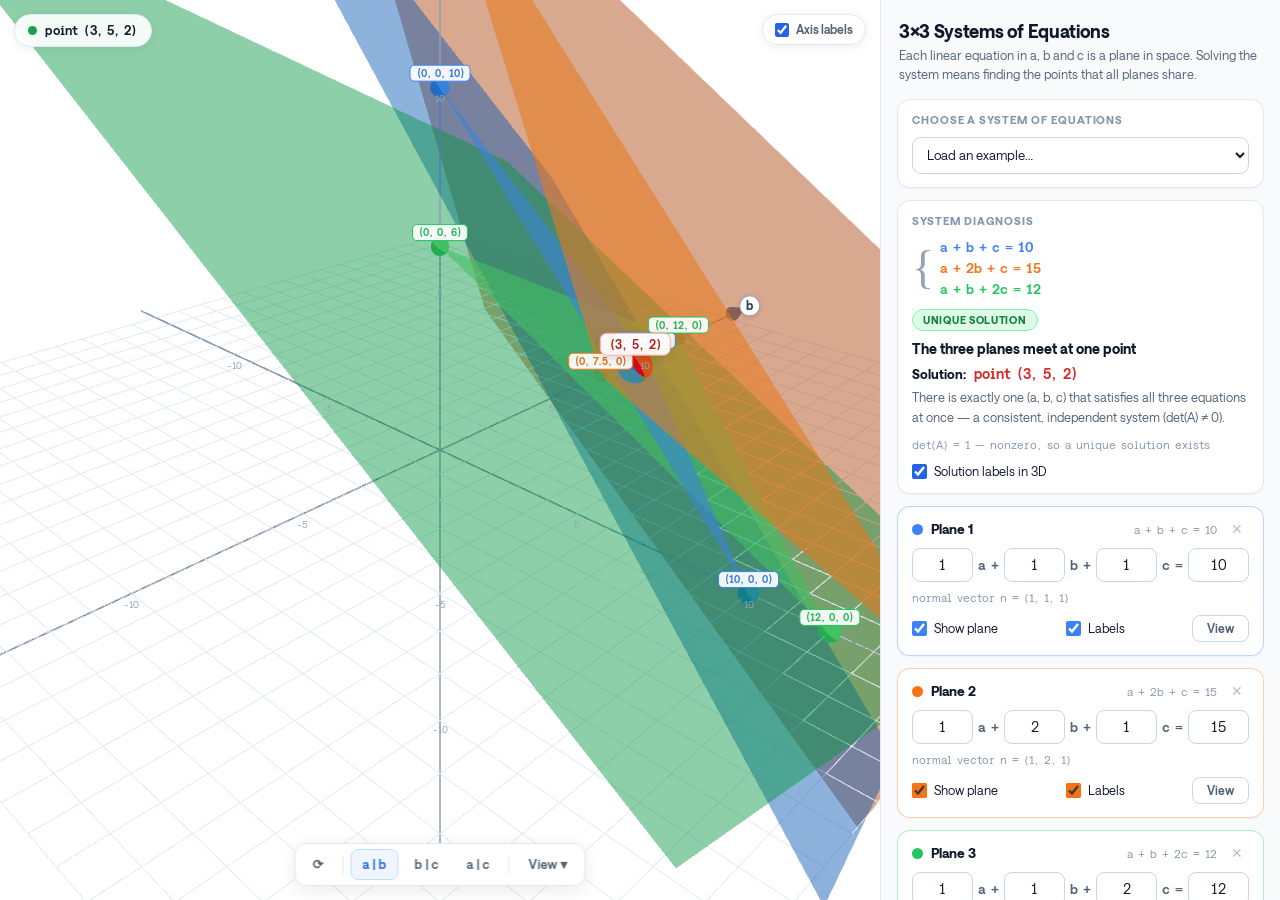
==== index.html @ 40339e02 "Polish: intercepts, per-plane grids, View menu, hideable labels, Saans type - Remove the plane outli" ====
<!doctype html>
<html lang="en" translate="no">
  <head>
    <meta charset="UTF-8" />
    <meta name="viewport" content="width=device-width, initial-scale=1.0" />
    <meta name="google" content="notranslate" />
    <meta name="description" content="Interactive 3D visualizer for 3x3 systems of linear equations: each equation is a plane in space — see whether the system has a unique solution, infinitely many, or none." />
    <link rel="icon" href="data:image/svg+xml,%3Csvg%20xmlns='http://www.w3.org/2000/svg'%20viewBox='0%200%20100%20100'%3E%3Ctext%20y='0.9em'%20font-size='90'%3E%F0%9F%93%90%3C/text%3E%3C/svg%3E" />
    <title>3×3 Systems of Equations — Interactive 3D Visualizer</title>
    <script type="module" crossorigin>(function(){const e=document.createElement("link").relList;if(e&&e.supports&&e.supports("modulepreload"))return;for(const r of document.querySelectorAll('link[rel="modulepreload"]'))i(r);new MutationObserver(r=>{for(const s of r)if(s.type==="childList")for(const o of s.addedNodes)o.tagName==="LINK"&&o.rel==="modulepreload"&&i(o)}).observe(document,{childList:!0,subtree:!0});function t(r){const s={};return r.integrity&&(s.integrity=r.integrity),r.referrerPolicy&&(s.referrerPolicy=r.referrerPolicy),r.crossOrigin==="use-credentials"?s.credentials="include":r.crossOrigin==="anonymous"?s.credentials="omit":s.credentials="same-origin",s}function i(r){if(r.ep)return;r.ep=!0;const s=t(r);fetch(r.href,s)}})();function $E(n){return n&&n.__esModule&&Object.prototype.hasOwnProperty.call(n,"default")?n.default:n}var eT={exports:{}},Mm={},tT={exports:{}},Rt={};/**
 * @license React
 * react.production.min.js
 *
 * Copyright (c) Facebook, Inc. and its affiliates.
 *
 * This source code is licensed under the MIT license found in the
 * LICENSE file in the root directory of this source tree.
 */var gf=Symbol.for("react.element"),PR=Symbol.for("react.portal"),IR=Symbol.for("react.fragment"),LR=Symbol.for("react.strict_mode"),NR=Symbol.for("react.profiler"),DR=Symbol.for("react.provider"),UR=Symbol.for("react.context"),OR=Symbol.for("react.forward_ref"),kR=Symbol.for("react.suspense"),FR=Symbol.for("react.memo"),zR=Symbol.for("react.lazy"),B1=Symbol.iterator;function BR(n){return n===null||typeof n!="object"?null:(n=B1&&n[B1]||n["@@iterator"],typeof n=="function"?n:null)}var nT={isMounted:function(){return!1},enqueueForceUpdate:function(){},enqueueReplaceState:function(){},enqueueSetState:function(){}},iT=Object.assign,rT={};function cu(n,e,t){this.props=n,this.context=e,this.refs=rT,this.updater=t||nT}cu.prototype.isReactComponent={};cu.prototype.setState=function(n,e){if(typeof n!="object"&&typeof n!="function"&&n!=null)throw Error("setState(...): takes an object of state variables to update or a function which returns an object of state variables.");this.updater.enqueueSetState(this,n,e,"setState")};cu.prototype.forceUpdate=function(n){this.updater.enqueueForceUpdate(this,n,"forceUpdate")};function sT(){}sT.prototype=cu.prototype;function g_(n,e,t){this.props=n,this.context=e,this.refs=rT,this.updater=t||nT}var v_=g_.prototype=new sT;v_.constructor=g_;iT(v_,cu.prototype);v_.isPureReactComponent=!0;var H1=Array.isArray,oT=Object.prototype.hasOwnProperty,y_={current:null},aT={key:!0,ref:!0,__self:!0,__source:!0};function lT(n,e,t){var i,r={},s=null,o=null;if(e!=null)for(i in e.ref!==void 0&&(o=e.ref),e.key!==void 0&&(s=""+e.key),e)oT.call(e,i)&&!aT.hasOwnProperty(i)&&(r[i]=e[i]);var a=arguments.length-2;if(a===1)r.children=t;else if(1<a){for(var c=Array(a),f=0;f<a;f++)c[f]=arguments[f+2];r.children=c}if(n&&n.defaultProps)for(i in a=n.defaultProps,a)r[i]===void 0&&(r[i]=a[i]);return{$$typeof:gf,type:n,key:s,ref:o,props:r,_owner:y_.current}}function HR(n,e){return{$$typeof:gf,type:n.type,key:e,ref:n.ref,props:n.props,_owner:n._owner}}function __(n){return typeof n=="object"&&n!==null&&n.$$typeof===gf}function VR(n){var e={"=":"=0",":":"=2"};return"$"+n.replace(/[=:]/g,function(t){return e[t]})}var V1=/\/+/g;function Av(n,e){return typeof n=="object"&&n!==null&&n.key!=null?VR(""+n.key):e.toString(36)}function Yd(n,e,t,i,r){var s=typeof n;(s==="undefined"||s==="boolean")&&(n=null);var o=!1;if(n===null)o=!0;else switch(s){case"string":case"number":o=!0;break;case"object":switch(n.$$typeof){case gf:case PR:o=!0}}if(o)return o=n,r=r(o),n=i===""?"."+Av(o,0):i,H1(r)?(t="",n!=null&&(t=n.replace(V1,"$&/")+"/"),Yd(r,e,t,"",function(f){return f})):r!=null&&(__(r)&&(r=HR(r,t+(!r.key||o&&o.key===r.key?"":(""+r.key).replace(V1,"$&/")+"/")+n)),e.push(r)),1;if(o=0,i=i===""?".":i+":",H1(n))for(var a=0;a<n.length;a++){s=n[a];var c=i+Av(s,a);o+=Yd(s,e,t,c,r)}else if(c=BR(n),typeof c=="function")for(n=c.call(n),a=0;!(s=n.next()).done;)s=s.value,c=i+Av(s,a++),o+=Yd(s,e,t,c,r);else if(s==="object")throw e=String(n),Error("Objects are not valid as a React child (found: "+(e==="[object Object]"?"object with keys {"+Object.keys(n).join(", ")+"}":e)+"). If you meant to render a collection of children, use an array instead.");return o}function Nh(n,e,t){if(n==null)return n;var i=[],r=0;return Yd(n,i,"","",function(s){return e.call(t,s,r++)}),i}function GR(n){if(n._status===-1){var e=n._result;e=e(),e.then(function(t){(n._status===0||n._status===-1)&&(n._status=1,n._result=t)},function(t){(n._status===0||n._status===-1)&&(n._status=2,n._result=t)}),n._status===-1&&(n._status=0,n._result=e)}if(n._status===1)return n._result.default;throw n._result}var vi={current:null},qd={transition:null},WR={ReactCurrentDispatcher:vi,ReactCurrentBatchConfig:qd,ReactCurrentOwner:y_};function uT(){throw Error("act(...) is not supported in production builds of React.")}Rt.Children={map:Nh,forEach:function(n,e,t){Nh(n,function(){e.apply(this,arguments)},t)},count:function(n){var e=0;return Nh(n,function(){e++}),e},toArray:function(n){return Nh(n,function(e){return e})||[]},only:function(n){if(!__(n))throw Error("React.Children.only expected to receive a single React element child.");return n}};Rt.Component=cu;Rt.Fragment=IR;Rt.Profiler=NR;Rt.PureComponent=g_;Rt.StrictMode=LR;Rt.Suspense=kR;Rt.__SECRET_INTERNALS_DO_NOT_USE_OR_YOU_WILL_BE_FIRED=WR;Rt.act=uT;Rt.cloneElement=function(n,e,t){if(n==null)throw Error("React.cloneElement(...): The argument must be a React element, but you passed "+n+".");var i=iT({},n.props),r=n.key,s=n.ref,o=n._owner;if(e!=null){if(e.ref!==void 0&&(s=e.ref,o=y_.current),e.key!==void 0&&(r=""+e.key),n.type&&n.type.defaultProps)var a=n.type.defaultProps;for(c in e)oT.call(e,c)&&!aT.hasOwnProperty(c)&&(i[c]=e[c]===void 0&&a!==void 0?a[c]:e[c])}var c=arguments.length-2;if(c===1)i.children=t;else if(1<c){a=Array(c);for(var f=0;f<c;f++)a[f]=arguments[f+2];i.children=a}return{$$typeof:gf,type:n.type,key:r,ref:s,props:i,_owner:o}};Rt.createContext=function(n){return n={$$typeof:UR,_currentValue:n,_currentValue2:n,_threadCount:0,Provider:null,Consumer:null,_defaultValue:null,_globalName:null},n.Provider={$$typeof:DR,_context:n},n.Consumer=n};Rt.createElement=lT;Rt.createFactory=function(n){var e=lT.bind(null,n);return e.type=n,e};Rt.createRef=function(){return{current:null}};Rt.forwardRef=function(n){return{$$typeof:OR,render:n}};Rt.isValidElement=__;Rt.lazy=function(n){return{$$typeof:zR,_payload:{_status:-1,_result:n},_init:GR}};Rt.memo=function(n,e){return{$$typeof:FR,type:n,compare:e===void 0?null:e}};Rt.startTransition=function(n){var e=qd.transition;qd.transition={};try{n()}finally{qd.transition=e}};Rt.unstable_act=uT;Rt.useCallback=function(n,e){return vi.current.useCallback(n,e)};Rt.useContext=function(n){return vi.current.useContext(n)};Rt.useDebugValue=function(){};Rt.useDeferredValue=function(n){return vi.current.useDeferredValue(n)};Rt.useEffect=function(n,e){return vi.current.useEffect(n,e)};Rt.useId=function(){return vi.current.useId()};Rt.useImperativeHandle=function(n,e,t){return vi.current.useImperativeHandle(n,e,t)};Rt.useInsertionEffect=function(n,e){return vi.current.useInsertionEffect(n,e)};Rt.useLayoutEffect=function(n,e){return vi.current.useLayoutEffect(n,e)};Rt.useMemo=function(n,e){return vi.current.useMemo(n,e)};Rt.useReducer=function(n,e,t){return vi.current.useReducer(n,e,t)};Rt.useRef=function(n){return vi.current.useRef(n)};Rt.useState=function(n){return vi.current.useState(n)};Rt.useSyncExternalStore=function(n,e,t){return vi.current.useSyncExternalStore(n,e,t)};Rt.useTransition=function(){return vi.current.useTransition()};Rt.version="18.3.1";tT.exports=Rt;var pe=tT.exports;const XR=$E(pe);/**
 * @license React
 * react-jsx-runtime.production.min.js
 *
 * Copyright (c) Facebook, Inc. and its affiliates.
 *
 * This source code is licensed under the MIT license found in the
 * LICENSE file in the root directory of this source tree.
 */var jR=pe,YR=Symbol.for("react.element"),qR=Symbol.for("react.fragment"),ZR=Object.prototype.hasOwnProperty,KR=jR.__SECRET_INTERNALS_DO_NOT_USE_OR_YOU_WILL_BE_FIRED.ReactCurrentOwner,JR={key:!0,ref:!0,__self:!0,__source:!0};function cT(n,e,t){var i,r={},s=null,o=null;t!==void 0&&(s=""+t),e.key!==void 0&&(s=""+e.key),e.ref!==void 0&&(o=e.ref);for(i in e)ZR.call(e,i)&&!JR.hasOwnProperty(i)&&(r[i]=e[i]);if(n&&n.defaultProps)for(i in e=n.defaultProps,e)r[i]===void 0&&(r[i]=e[i]);return{$$typeof:YR,type:n,key:s,ref:o,props:r,_owner:KR.current}}Mm.Fragment=qR;Mm.jsx=cT;Mm.jsxs=cT;eT.exports=Mm;var J=eT.exports,fT={exports:{}},Yi={},hT={exports:{}},dT={};/**
 * @license React
 * scheduler.production.min.js
 *
 * Copyright (c) Facebook, Inc. and its affiliates.
 *
 * This source code is licensed under the MIT license found in the
 * LICENSE file in the root directory of this source tree.
 */(function(n){function e(F,K){var Y=F.length;F.push(K);e:for(;0<Y;){var oe=Y-1>>>1,Te=F[oe];if(0<r(Te,K))F[oe]=K,F[Y]=Te,Y=oe;else break e}}function t(F){return F.length===0?null:F[0]}function i(F){if(F.length===0)return null;var K=F[0],Y=F.pop();if(Y!==K){F[0]=Y;e:for(var oe=0,Te=F.length,Ne=Te>>>1;oe<Ne;){var se=2*(oe+1)-1,Se=F[se],Re=se+1,Ae=F[Re];if(0>r(Se,Y))Re<Te&&0>r(Ae,Se)?(F[oe]=Ae,F[Re]=Y,oe=Re):(F[oe]=Se,F[se]=Y,oe=se);else if(Re<Te&&0>r(Ae,Y))F[oe]=Ae,F[Re]=Y,oe=Re;else break e}}return K}function r(F,K){var Y=F.sortIndex-K.sortIndex;return Y!==0?Y:F.id-K.id}if(typeof performance=="object"&&typeof performance.now=="function"){var s=performance;n.unstable_now=function(){return s.now()}}else{var o=Date,a=o.now();n.unstable_now=function(){return o.now()-a}}var c=[],f=[],h=1,d=null,p=3,v=!1,y=!1,w=!1,x=typeof setTimeout=="function"?setTimeout:null,g=typeof clearTimeout=="function"?clearTimeout:null,S=typeof setImmediate<"u"?setImmediate:null;typeof navigator<"u"&&navigator.scheduling!==void 0&&navigator.scheduling.isInputPending!==void 0&&navigator.scheduling.isInputPending.bind(navigator.scheduling);function M(F){for(var K=t(f);K!==null;){if(K.callback===null)i(f);else if(K.startTime<=F)i(f),K.sortIndex=K.expirationTime,e(c,K);else break;K=t(f)}}function T(F){if(w=!1,M(F),!y)if(t(c)!==null)y=!0,ee(L);else{var K=t(f);K!==null&&ce(T,K.startTime-F)}}function L(F,K){y=!1,w&&(w=!1,g(N),N=-1),v=!0;var Y=p;try{for(M(K),d=t(c);d!==null&&(!(d.expirationTime>K)||F&&!b());){var oe=d.callback;if(typeof oe=="function"){d.callback=null,p=d.priorityLevel;var Te=oe(d.expirationTime<=K);K=n.unstable_now(),typeof Te=="function"?d.callback=Te:d===t(c)&&i(c),M(K)}else i(c);d=t(c)}if(d!==null)var Ne=!0;else{var se=t(f);se!==null&&ce(T,se.startTime-K),Ne=!1}return Ne}finally{d=null,p=Y,v=!1}}var R=!1,P=null,N=-1,H=5,A=-1;function b(){return!(n.unstable_now()-A<H)}function G(){if(P!==null){var F=n.unstable_now();A=F;var K=!0;try{K=P(!0,F)}finally{K?X():(R=!1,P=null)}}else R=!1}var X;if(typeof S=="function")X=function(){S(G)};else if(typeof MessageChannel<"u"){var $=new MessageChannel,le=$.port2;$.port1.onmessage=G,X=function(){le.postMessage(null)}}else X=function(){x(G,0)};function ee(F){P=F,R||(R=!0,X())}function ce(F,K){N=x(function(){F(n.unstable_now())},K)}n.unstable_IdlePriority=5,n.unstable_ImmediatePriority=1,n.unstable_LowPriority=4,n.unstable_NormalPriority=3,n.unstable_Profiling=null,n.unstable_UserBlockingPriority=2,n.unstable_cancelCallback=function(F){F.callback=null},n.unstable_continueExecution=function(){y||v||(y=!0,ee(L))},n.unstable_forceFrameRate=function(F){0>F||125<F?console.error("forceFrameRate takes a positive int between 0 and 125, forcing frame rates higher than 125 fps is not supported"):H=0<F?Math.floor(1e3/F):5},n.unstable_getCurrentPriorityLevel=function(){return p},n.unstable_getFirstCallbackNode=function(){return t(c)},n.unstable_next=function(F){switch(p){case 1:case 2:case 3:var K=3;break;default:K=p}var Y=p;p=K;try{return F()}finally{p=Y}},n.unstable_pauseExecution=function(){},n.unstable_requestPaint=function(){},n.unstable_runWithPriority=function(F,K){switch(F){case 1:case 2:case 3:case 4:case 5:break;default:F=3}var Y=p;p=F;try{return K()}finally{p=Y}},n.unstable_scheduleCallback=function(F,K,Y){var oe=n.unstable_now();switch(typeof Y=="object"&&Y!==null?(Y=Y.delay,Y=typeof Y=="number"&&0<Y?oe+Y:oe):Y=oe,F){case 1:var Te=-1;break;case 2:Te=250;break;case 5:Te=1073741823;break;case 4:Te=1e4;break;default:Te=5e3}return Te=Y+Te,F={id:h++,callback:K,priorityLevel:F,startTime:Y,expirationTime:Te,sortIndex:-1},Y>oe?(F.sortIndex=Y,e(f,F),t(c)===null&&F===t(f)&&(w?(g(N),N=-1):w=!0,ce(T,Y-oe))):(F.sortIndex=Te,e(c,F),y||v||(y=!0,ee(L))),F},n.unstable_shouldYield=b,n.unstable_wrapCallback=function(F){var K=p;return function(){var Y=p;p=K;try{return F.apply(this,arguments)}finally{p=Y}}}})(dT);hT.exports=dT;var QR=hT.exports;/**
 * @license React
 * react-dom.production.min.js
 *
 * Copyright (c) Facebook, Inc. and its affiliates.
 *
 * This source code is licensed under the MIT license found in the
 * LICENSE file in the root directory of this source tree.
 */var $R=pe,Xi=QR;function Ce(n){for(var e="https://reactjs.org/docs/error-decoder.html?invariant="+n,t=1;t<arguments.length;t++)e+="&args[]="+encodeURIComponent(arguments[t]);return"Minified React error #"+n+"; visit "+e+" for the full message or use the non-minified dev environment for full errors and additional helpful warnings."}var pT=new Set,Ic={};function Na(n,e){Kl(n,e),Kl(n+"Capture",e)}function Kl(n,e){for(Ic[n]=e,n=0;n<e.length;n++)pT.add(e[n])}var Rs=!(typeof window>"u"||typeof window.document>"u"||typeof window.document.createElement>"u"),iy=Object.prototype.hasOwnProperty,eP=/^[:A-Z_a-z\u00C0-\u00D6\u00D8-\u00F6\u00F8-\u02FF\u0370-\u037D\u037F-\u1FFF\u200C-\u200D\u2070-\u218F\u2C00-\u2FEF\u3001-\uD7FF\uF900-\uFDCF\uFDF0-\uFFFD][:A-Z_a-z\u00C0-\u00D6\u00D8-\u00F6\u00F8-\u02FF\u0370-\u037D\u037F-\u1FFF\u200C-\u200D\u2070-\u218F\u2C00-\u2FEF\u3001-\uD7FF\uF900-\uFDCF\uFDF0-\uFFFD\-.0-9\u00B7\u0300-\u036F\u203F-\u2040]*$/,G1={},W1={};function tP(n){return iy.call(W1,n)?!0:iy.call(G1,n)?!1:eP.test(n)?W1[n]=!0:(G1[n]=!0,!1)}function nP(n,e,t,i){if(t!==null&&t.type===0)return!1;switch(typeof e){case"function":case"symbol":return!0;case"boolean":return i?!1:t!==null?!t.acceptsBooleans:(n=n.toLowerCase().slice(0,5),n!=="data-"&&n!=="aria-");default:return!1}}function iP(n,e,t,i){if(e===null||typeof e>"u"||nP(n,e,t,i))return!0;if(i)return!1;if(t!==null)switch(t.type){case 3:return!e;case 4:return e===!1;case 5:return isNaN(e);case 6:return isNaN(e)||1>e}return!1}function yi(n,e,t,i,r,s,o){this.acceptsBooleans=e===2||e===3||e===4,this.attributeName=i,this.attributeNamespace=r,this.mustUseProperty=t,this.propertyName=n,this.type=e,this.sanitizeURL=s,this.removeEmptyString=o}var Yn={};"children dangerouslySetInnerHTML defaultValue defaultChecked innerHTML suppressContentEditableWarning suppressHydrationWarning style".split(" ").forEach(function(n){Yn[n]=new yi(n,0,!1,n,null,!1,!1)});[["acceptCharset","accept-charset"],["className","class"],["htmlFor","for"],["httpEquiv","http-equiv"]].forEach(function(n){var e=n[0];Yn[e]=new yi(e,1,!1,n[1],null,!1,!1)});["contentEditable","draggable","spellCheck","value"].forEach(function(n){Yn[n]=new yi(n,2,!1,n.toLowerCase(),null,!1,!1)});["autoReverse","externalResourcesRequired","focusable","preserveAlpha"].forEach(function(n){Yn[n]=new yi(n,2,!1,n,null,!1,!1)});"allowFullScreen async autoFocus autoPlay controls default defer disabled disablePictureInPicture disableRemotePlayback formNoValidate hidden loop noModule noValidate open playsInline readOnly required reversed scoped seamless itemScope".split(" ").forEach(function(n){Yn[n]=new yi(n,3,!1,n.toLowerCase(),null,!1,!1)});["checked","multiple","muted","selected"].forEach(function(n){Yn[n]=new yi(n,3,!0,n,null,!1,!1)});["capture","download"].forEach(function(n){Yn[n]=new yi(n,4,!1,n,null,!1,!1)});["cols","rows","size","span"].forEach(function(n){Yn[n]=new yi(n,6,!1,n,null,!1,!1)});["rowSpan","start"].forEach(function(n){Yn[n]=new yi(n,5,!1,n.toLowerCase(),null,!1,!1)});var x_=/[\-:]([a-z])/g;function S_(n){return n[1].toUpperCase()}"accent-height alignment-baseline arabic-form baseline-shift cap-height clip-path clip-rule color-interpolation color-interpolation-filters color-profile color-rendering dominant-baseline enable-background fill-opacity fill-rule flood-color flood-opacity font-family font-size font-size-adjust font-stretch font-style font-variant font-weight glyph-name glyph-orientation-horizontal glyph-orientation-vertical horiz-adv-x horiz-origin-x image-rendering letter-spacing lighting-color marker-end marker-mid marker-start overline-position overline-thickness paint-order panose-1 pointer-events rendering-intent shape-rendering stop-color stop-opacity strikethrough-position strikethrough-thickness stroke-dasharray stroke-dashoffset stroke-linecap stroke-linejoin stroke-miterlimit stroke-opacity stroke-width text-anchor text-decoration text-rendering underline-position underline-thickness unicode-bidi unicode-range units-per-em v-alphabetic v-hanging v-ideographic v-mathematical vector-effect vert-adv-y vert-origin-x vert-origin-y word-spacing writing-mode xmlns:xlink x-height".split(" ").forEach(function(n){var e=n.replace(x_,S_);Yn[e]=new yi(e,1,!1,n,null,!1,!1)});"xlink:actuate xlink:arcrole xlink:role xlink:show xlink:title xlink:type".split(" ").forEach(function(n){var e=n.replace(x_,S_);Yn[e]=new yi(e,1,!1,n,"http://www.w3.org/1999/xlink",!1,!1)});["xml:base","xml:lang","xml:space"].forEach(function(n){var e=n.replace(x_,S_);Yn[e]=new yi(e,1,!1,n,"http://www.w3.org/XML/1998/namespace",!1,!1)});["tabIndex","crossOrigin"].forEach(function(n){Yn[n]=new yi(n,1,!1,n.toLowerCase(),null,!1,!1)});Yn.xlinkHref=new yi("xlinkHref",1,!1,"xlink:href","http://www.w3.org/1999/xlink",!0,!1);["src","href","action","formAction"].forEach(function(n){Yn[n]=new yi(n,1,!1,n.toLowerCase(),null,!0,!0)});function M_(n,e,t,i){var r=Yn.hasOwnProperty(e)?Yn[e]:null;(r!==null?r.type!==0:i||!(2<e.length)||e[0]!=="o"&&e[0]!=="O"||e[1]!=="n"&&e[1]!=="N")&&(iP(e,t,r,i)&&(t=null),i||r===null?tP(e)&&(t===null?n.removeAttribute(e):n.setAttribute(e,""+t)):r.mustUseProperty?n[r.propertyName]=t===null?r.type===3?!1:"":t:(e=r.attributeName,i=r.attributeNamespace,t===null?n.removeAttribute(e):(r=r.type,t=r===3||r===4&&t===!0?"":""+t,i?n.setAttributeNS(i,e,t):n.setAttribute(e,t))))}var ks=$R.__SECRET_INTERNALS_DO_NOT_USE_OR_YOU_WILL_BE_FIRED,Dh=Symbol.for("react.element"),Tl=Symbol.for("react.portal"),Al=Symbol.for("react.fragment"),w_=Symbol.for("react.strict_mode"),ry=Symbol.for("react.profiler"),mT=Symbol.for("react.provider"),gT=Symbol.for("react.context"),E_=Symbol.for("react.forward_ref"),sy=Symbol.for("react.suspense"),oy=Symbol.for("react.suspense_list"),T_=Symbol.for("react.memo"),so=Symbol.for("react.lazy"),vT=Symbol.for("react.offscreen"),X1=Symbol.iterator;function ku(n){return n===null||typeof n!="object"?null:(n=X1&&n[X1]||n["@@iterator"],typeof n=="function"?n:null)}var ln=Object.assign,Cv;function oc(n){if(Cv===void 0)try{throw Error()}catch(t){var e=t.stack.trim().match(/\n( *(at )?)/);Cv=e&&e[1]||""}return`
`+Cv+n}var bv=!1;function Rv(n,e){if(!n||bv)return"";bv=!0;var t=Error.prepareStackTrace;Error.prepareStackTrace=void 0;try{if(e)if(e=function(){throw Error()},Object.defineProperty(e.prototype,"props",{set:function(){throw Error()}}),typeof Reflect=="object"&&Reflect.construct){try{Reflect.construct(e,[])}catch(f){var i=f}Reflect.construct(n,[],e)}else{try{e.call()}catch(f){i=f}n.call(e.prototype)}else{try{throw Error()}catch(f){i=f}n()}}catch(f){if(f&&i&&typeof f.stack=="string"){for(var r=f.stack.split(`
`),s=i.stack.split(`
`),o=r.length-1,a=s.length-1;1<=o&&0<=a&&r[o]!==s[a];)a--;for(;1<=o&&0<=a;o--,a--)if(r[o]!==s[a]){if(o!==1||a!==1)do if(o--,a--,0>a||r[o]!==s[a]){var c=`
`+r[o].replace(" at new "," at ");return n.displayName&&c.includes("<anonymous>")&&(c=c.replace("<anonymous>",n.displayName)),c}while(1<=o&&0<=a);break}}}finally{bv=!1,Error.prepareStackTrace=t}return(n=n?n.displayName||n.name:"")?oc(n):""}function rP(n){switch(n.tag){case 5:return oc(n.type);case 16:return oc("Lazy");case 13:return oc("Suspense");case 19:return oc("SuspenseList");case 0:case 2:case 15:return n=Rv(n.type,!1),n;case 11:return n=Rv(n.type.render,!1),n;case 1:return n=Rv(n.type,!0),n;default:return""}}function ay(n){if(n==null)return null;if(typeof n=="function")return n.displayName||n.name||null;if(typeof n=="string")return n;switch(n){case Al:return"Fragment";case Tl:return"Portal";case ry:return"Profiler";case w_:return"StrictMode";case sy:return"Suspense";case oy:return"SuspenseList"}if(typeof n=="object")switch(n.$$typeof){case gT:return(n.displayName||"Context")+".Consumer";case mT:return(n._context.displayName||"Context")+".Provider";case E_:var e=n.render;return n=n.displayName,n||(n=e.displayName||e.name||"",n=n!==""?"ForwardRef("+n+")":"ForwardRef"),n;case T_:return e=n.displayName||null,e!==null?e:ay(n.type)||"Memo";case so:e=n._payload,n=n._init;try{return ay(n(e))}catch{}}return null}function sP(n){var e=n.type;switch(n.tag){case 24:return"Cache";case 9:return(e.displayName||"Context")+".Consumer";case 10:return(e._context.displayName||"Context")+".Provider";case 18:return"DehydratedFragment";case 11:return n=e.render,n=n.displayName||n.name||"",e.displayName||(n!==""?"ForwardRef("+n+")":"ForwardRef");case 7:return"Fragment";case 5:return e;case 4:return"Portal";case 3:return"Root";case 6:return"Text";case 16:return ay(e);case 8:return e===w_?"StrictMode":"Mode";case 22:return"Offscreen";case 12:return"Profiler";case 21:return"Scope";case 13:return"Suspense";case 19:return"SuspenseList";case 25:return"TracingMarker";case 1:case 0:case 17:case 2:case 14:case 15:if(typeof e=="function")return e.displayName||e.name||null;if(typeof e=="string")return e}return null}function wo(n){switch(typeof n){case"boolean":case"number":case"string":case"undefined":return n;case"object":return n;default:return""}}function yT(n){var e=n.type;return(n=n.nodeName)&&n.toLowerCase()==="input"&&(e==="checkbox"||e==="radio")}function oP(n){var e=yT(n)?"checked":"value",t=Object.getOwnPropertyDescriptor(n.constructor.prototype,e),i=""+n[e];if(!n.hasOwnProperty(e)&&typeof t<"u"&&typeof t.get=="function"&&typeof t.set=="function"){var r=t.get,s=t.set;return Object.defineProperty(n,e,{configurable:!0,get:function(){return r.call(this)},set:function(o){i=""+o,s.call(this,o)}}),Object.defineProperty(n,e,{enumerable:t.enumerable}),{getValue:function(){return i},setValue:function(o){i=""+o},stopTracking:function(){n._valueTracker=null,delete n[e]}}}}function Uh(n){n._valueTracker||(n._valueTracker=oP(n))}function _T(n){if(!n)return!1;var e=n._valueTracker;if(!e)return!0;var t=e.getValue(),i="";return n&&(i=yT(n)?n.checked?"true":"false":n.value),n=i,n!==t?(e.setValue(n),!0):!1}function up(n){if(n=n||(typeof document<"u"?document:void 0),typeof n>"u")return null;try{return n.activeElement||n.body}catch{return n.body}}function ly(n,e){var t=e.checked;return ln({},e,{defaultChecked:void 0,defaultValue:void 0,value:void 0,checked:t??n._wrapperState.initialChecked})}function j1(n,e){var t=e.defaultValue==null?"":e.defaultValue,i=e.checked!=null?e.checked:e.defaultChecked;t=wo(e.value!=null?e.value:t),n._wrapperState={initialChecked:i,initialValue:t,controlled:e.type==="checkbox"||e.type==="radio"?e.checked!=null:e.value!=null}}function xT(n,e){e=e.checked,e!=null&&M_(n,"checked",e,!1)}function uy(n,e){xT(n,e);var t=wo(e.value),i=e.type;if(t!=null)i==="number"?(t===0&&n.value===""||n.value!=t)&&(n.value=""+t):n.value!==""+t&&(n.value=""+t);else if(i==="submit"||i==="reset"){n.removeAttribute("value");return}e.hasOwnProperty("value")?cy(n,e.type,t):e.hasOwnProperty("defaultValue")&&cy(n,e.type,wo(e.defaultValue)),e.checked==null&&e.defaultChecked!=null&&(n.defaultChecked=!!e.defaultChecked)}function Y1(n,e,t){if(e.hasOwnProperty("value")||e.hasOwnProperty("defaultValue")){var i=e.type;if(!(i!=="submit"&&i!=="reset"||e.value!==void 0&&e.value!==null))return;e=""+n._wrapperState.initialValue,t||e===n.value||(n.value=e),n.defaultValue=e}t=n.name,t!==""&&(n.name=""),n.defaultChecked=!!n._wrapperState.initialChecked,t!==""&&(n.name=t)}function cy(n,e,t){(e!=="number"||up(n.ownerDocument)!==n)&&(t==null?n.defaultValue=""+n._wrapperState.initialValue:n.defaultValue!==""+t&&(n.defaultValue=""+t))}var ac=Array.isArray;function Gl(n,e,t,i){if(n=n.options,e){e={};for(var r=0;r<t.length;r++)e["$"+t[r]]=!0;for(t=0;t<n.length;t++)r=e.hasOwnProperty("$"+n[t].value),n[t].selected!==r&&(n[t].selected=r),r&&i&&(n[t].defaultSelected=!0)}else{for(t=""+wo(t),e=null,r=0;r<n.length;r++){if(n[r].value===t){n[r].selected=!0,i&&(n[r].defaultSelected=!0);return}e!==null||n[r].disabled||(e=n[r])}e!==null&&(e.selected=!0)}}function fy(n,e){if(e.dangerouslySetInnerHTML!=null)throw Error(Ce(91));return ln({},e,{value:void 0,defaultValue:void 0,children:""+n._wrapperState.initialValue})}function q1(n,e){var t=e.value;if(t==null){if(t=e.children,e=e.defaultValue,t!=null){if(e!=null)throw Error(Ce(92));if(ac(t)){if(1<t.length)throw Error(Ce(93));t=t[0]}e=t}e==null&&(e=""),t=e}n._wrapperState={initialValue:wo(t)}}function ST(n,e){var t=wo(e.value),i=wo(e.defaultValue);t!=null&&(t=""+t,t!==n.value&&(n.value=t),e.defaultValue==null&&n.defaultValue!==t&&(n.defaultValue=t)),i!=null&&(n.defaultValue=""+i)}function Z1(n){var e=n.textContent;e===n._wrapperState.initialValue&&e!==""&&e!==null&&(n.value=e)}function MT(n){switch(n){case"svg":return"http://www.w3.org/2000/svg";case"math":return"http://www.w3.org/1998/Math/MathML";default:return"http://www.w3.org/1999/xhtml"}}function hy(n,e){return n==null||n==="http://www.w3.org/1999/xhtml"?MT(e):n==="http://www.w3.org/2000/svg"&&e==="foreignObject"?"http://www.w3.org/1999/xhtml":n}var Oh,wT=function(n){return typeof MSApp<"u"&&MSApp.execUnsafeLocalFunction?function(e,t,i,r){MSApp.execUnsafeLocalFunction(function(){return n(e,t,i,r)})}:n}(function(n,e){if(n.namespaceURI!=="http://www.w3.org/2000/svg"||"innerHTML"in n)n.innerHTML=e;else{for(Oh=Oh||document.createElement("div"),Oh.innerHTML="<svg>"+e.valueOf().toString()+"</svg>",e=Oh.firstChild;n.firstChild;)n.removeChild(n.firstChild);for(;e.firstChild;)n.appendChild(e.firstChild)}});function Lc(n,e){if(e){var t=n.firstChild;if(t&&t===n.lastChild&&t.nodeType===3){t.nodeValue=e;return}}n.textContent=e}var hc={animationIterationCount:!0,aspectRatio:!0,borderImageOutset:!0,borderImageSlice:!0,borderImageWidth:!0,boxFlex:!0,boxFlexGroup:!0,boxOrdinalGroup:!0,columnCount:!0,columns:!0,flex:!0,flexGrow:!0,flexPositive:!0,flexShrink:!0,flexNegative:!0,flexOrder:!0,gridArea:!0,gridRow:!0,gridRowEnd:!0,gridRowSpan:!0,gridRowStart:!0,gridColumn:!0,gridColumnEnd:!0,gridColumnSpan:!0,gridColumnStart:!0,fontWeight:!0,lineClamp:!0,lineHeight:!0,opacity:!0,order:!0,orphans:!0,tabSize:!0,widows:!0,zIndex:!0,zoom:!0,fillOpacity:!0,floodOpacity:!0,stopOpacity:!0,strokeDasharray:!0,strokeDashoffset:!0,strokeMiterlimit:!0,strokeOpacity:!0,strokeWidth:!0},aP=["Webkit","ms","Moz","O"];Object.keys(hc).forEach(function(n){aP.forEach(function(e){e=e+n.charAt(0).toUpperCase()+n.substring(1),hc[e]=hc[n]})});function ET(n,e,t){return e==null||typeof e=="boolean"||e===""?"":t||typeof e!="number"||e===0||hc.hasOwnProperty(n)&&hc[n]?(""+e).trim():e+"px"}function TT(n,e){n=n.style;for(var t in e)if(e.hasOwnProperty(t)){var i=t.indexOf("--")===0,r=ET(t,e[t],i);t==="float"&&(t="cssFloat"),i?n.setProperty(t,r):n[t]=r}}var lP=ln({menuitem:!0},{area:!0,base:!0,br:!0,col:!0,embed:!0,hr:!0,img:!0,input:!0,keygen:!0,link:!0,meta:!0,param:!0,source:!0,track:!0,wbr:!0});function dy(n,e){if(e){if(lP[n]&&(e.children!=null||e.dangerouslySetInnerHTML!=null))throw Error(Ce(137,n));if(e.dangerouslySetInnerHTML!=null){if(e.children!=null)throw Error(Ce(60));if(typeof e.dangerouslySetInnerHTML!="object"||!("__html"in e.dangerouslySetInnerHTML))throw Error(Ce(61))}if(e.style!=null&&typeof e.style!="object")throw Error(Ce(62))}}function py(n,e){if(n.indexOf("-")===-1)return typeof e.is=="string";switch(n){case"annotation-xml":case"color-profile":case"font-face":case"font-face-src":case"font-face-uri":case"font-face-format":case"font-face-name":case"missing-glyph":return!1;default:return!0}}var my=null;function A_(n){return n=n.target||n.srcElement||window,n.correspondingUseElement&&(n=n.correspondingUseElement),n.nodeType===3?n.parentNode:n}var gy=null,Wl=null,Xl=null;function K1(n){if(n=_f(n)){if(typeof gy!="function")throw Error(Ce(280));var e=n.stateNode;e&&(e=Cm(e),gy(n.stateNode,n.type,e))}}function AT(n){Wl?Xl?Xl.push(n):Xl=[n]:Wl=n}function CT(){if(Wl){var n=Wl,e=Xl;if(Xl=Wl=null,K1(n),e)for(n=0;n<e.length;n++)K1(e[n])}}function bT(n,e){return n(e)}function RT(){}var Pv=!1;function PT(n,e,t){if(Pv)return n(e,t);Pv=!0;try{return bT(n,e,t)}finally{Pv=!1,(Wl!==null||Xl!==null)&&(RT(),CT())}}function Nc(n,e){var t=n.stateNode;if(t===null)return null;var i=Cm(t);if(i===null)return null;t=i[e];e:switch(e){case"onClick":case"onClickCapture":case"onDoubleClick":case"onDoubleClickCapture":case"onMouseDown":case"onMouseDownCapture":case"onMouseMove":case"onMouseMoveCapture":case"onMouseUp":case"onMouseUpCapture":case"onMouseEnter":(i=!i.disabled)||(n=n.type,i=!(n==="button"||n==="input"||n==="select"||n==="textarea")),n=!i;break e;default:n=!1}if(n)return null;if(t&&typeof t!="function")throw Error(Ce(231,e,typeof t));return t}var vy=!1;if(Rs)try{var Fu={};Object.defineProperty(Fu,"passive",{get:function(){vy=!0}}),window.addEventListener("test",Fu,Fu),window.removeEventListener("test",Fu,Fu)}catch{vy=!1}function uP(n,e,t,i,r,s,o,a,c){var f=Array.prototype.slice.call(arguments,3);try{e.apply(t,f)}catch(h){this.onError(h)}}var dc=!1,cp=null,fp=!1,yy=null,cP={onError:function(n){dc=!0,cp=n}};function fP(n,e,t,i,r,s,o,a,c){dc=!1,cp=null,uP.apply(cP,arguments)}function hP(n,e,t,i,r,s,o,a,c){if(fP.apply(this,arguments),dc){if(dc){var f=cp;dc=!1,cp=null}else throw Error(Ce(198));fp||(fp=!0,yy=f)}}function Da(n){var e=n,t=n;if(n.alternate)for(;e.return;)e=e.return;else{n=e;do e=n,e.flags&4098&&(t=e.return),n=e.return;while(n)}return e.tag===3?t:null}function IT(n){if(n.tag===13){var e=n.memoizedState;if(e===null&&(n=n.alternate,n!==null&&(e=n.memoizedState)),e!==null)return e.dehydrated}return null}function J1(n){if(Da(n)!==n)throw Error(Ce(188))}function dP(n){var e=n.alternate;if(!e){if(e=Da(n),e===null)throw Error(Ce(188));return e!==n?null:n}for(var t=n,i=e;;){var r=t.return;if(r===null)break;var s=r.alternate;if(s===null){if(i=r.return,i!==null){t=i;continue}break}if(r.child===s.child){for(s=r.child;s;){if(s===t)return J1(r),n;if(s===i)return J1(r),e;s=s.sibling}throw Error(Ce(188))}if(t.return!==i.return)t=r,i=s;else{for(var o=!1,a=r.child;a;){if(a===t){o=!0,t=r,i=s;break}if(a===i){o=!0,i=r,t=s;break}a=a.sibling}if(!o){for(a=s.child;a;){if(a===t){o=!0,t=s,i=r;break}if(a===i){o=!0,i=s,t=r;break}a=a.sibling}if(!o)throw Error(Ce(189))}}if(t.alternate!==i)throw Error(Ce(190))}if(t.tag!==3)throw Error(Ce(188));return t.stateNode.current===t?n:e}function LT(n){return n=dP(n),n!==null?NT(n):null}function NT(n){if(n.tag===5||n.tag===6)return n;for(n=n.child;n!==null;){var e=NT(n);if(e!==null)return e;n=n.sibling}return null}var DT=Xi.unstable_scheduleCallback,Q1=Xi.unstable_cancelCallback,pP=Xi.unstable_shouldYield,mP=Xi.unstable_requestPaint,vn=Xi.unstable_now,gP=Xi.unstable_getCurrentPriorityLevel,C_=Xi.unstable_ImmediatePriority,UT=Xi.unstable_UserBlockingPriority,hp=Xi.unstable_NormalPriority,vP=Xi.unstable_LowPriority,OT=Xi.unstable_IdlePriority,wm=null,Kr=null;function yP(n){if(Kr&&typeof Kr.onCommitFiberRoot=="function")try{Kr.onCommitFiberRoot(wm,n,void 0,(n.current.flags&128)===128)}catch{}}var Ar=Math.clz32?Math.clz32:SP,_P=Math.log,xP=Math.LN2;function SP(n){return n>>>=0,n===0?32:31-(_P(n)/xP|0)|0}var kh=64,Fh=4194304;function lc(n){switch(n&-n){case 1:return 1;case 2:return 2;case 4:return 4;case 8:return 8;case 16:return 16;case 32:return 32;case 64:case 128:case 256:case 512:case 1024:case 2048:case 4096:case 8192:case 16384:case 32768:case 65536:case 131072:case 262144:case 524288:case 1048576:case 2097152:return n&4194240;case 4194304:case 8388608:case 16777216:case 33554432:case 67108864:return n&130023424;case 134217728:return 134217728;case 268435456:return 268435456;case 536870912:return 536870912;case 1073741824:return 1073741824;default:return n}}function dp(n,e){var t=n.pendingLanes;if(t===0)return 0;var i=0,r=n.suspendedLanes,s=n.pingedLanes,o=t&268435455;if(o!==0){var a=o&~r;a!==0?i=lc(a):(s&=o,s!==0&&(i=lc(s)))}else o=t&~r,o!==0?i=lc(o):s!==0&&(i=lc(s));if(i===0)return 0;if(e!==0&&e!==i&&!(e&r)&&(r=i&-i,s=e&-e,r>=s||r===16&&(s&4194240)!==0))return e;if(i&4&&(i|=t&16),e=n.entangledLanes,e!==0)for(n=n.entanglements,e&=i;0<e;)t=31-Ar(e),r=1<<t,i|=n[t],e&=~r;return i}function MP(n,e){switch(n){case 1:case 2:case 4:return e+250;case 8:case 16:case 32:case 64:case 128:case 256:case 512:case 1024:case 2048:case 4096:case 8192:case 16384:case 32768:case 65536:case 131072:case 262144:case 524288:case 1048576:case 2097152:return e+5e3;case 4194304:case 8388608:case 16777216:case 33554432:case 67108864:return-1;case 134217728:case 268435456:case 536870912:case 1073741824:return-1;default:return-1}}function wP(n,e){for(var t=n.suspendedLanes,i=n.pingedLanes,r=n.expirationTimes,s=n.pendingLanes;0<s;){var o=31-Ar(s),a=1<<o,c=r[o];c===-1?(!(a&t)||a&i)&&(r[o]=MP(a,e)):c<=e&&(n.expiredLanes|=a),s&=~a}}function _y(n){return n=n.pendingLanes&-1073741825,n!==0?n:n&1073741824?1073741824:0}function kT(){var n=kh;return kh<<=1,!(kh&4194240)&&(kh=64),n}function Iv(n){for(var e=[],t=0;31>t;t++)e.push(n);return e}function vf(n,e,t){n.pendingLanes|=e,e!==536870912&&(n.suspendedLanes=0,n.pingedLanes=0),n=n.eventTimes,e=31-Ar(e),n[e]=t}function EP(n,e){var t=n.pendingLanes&~e;n.pendingLanes=e,n.suspendedLanes=0,n.pingedLanes=0,n.expiredLanes&=e,n.mutableReadLanes&=e,n.entangledLanes&=e,e=n.entanglements;var i=n.eventTimes;for(n=n.expirationTimes;0<t;){var r=31-Ar(t),s=1<<r;e[r]=0,i[r]=-1,n[r]=-1,t&=~s}}function b_(n,e){var t=n.entangledLanes|=e;for(n=n.entanglements;t;){var i=31-Ar(t),r=1<<i;r&e|n[i]&e&&(n[i]|=e),t&=~r}}var Vt=0;function FT(n){return n&=-n,1<n?4<n?n&268435455?16:536870912:4:1}var zT,R_,BT,HT,VT,xy=!1,zh=[],ho=null,po=null,mo=null,Dc=new Map,Uc=new Map,ao=[],TP="mousedown mouseup touchcancel touchend touchstart auxclick dblclick pointercancel pointerdown pointerup dragend dragstart drop compositionend compositionstart keydown keypress keyup input textInput copy cut paste click change contextmenu reset submit".split(" ");function $1(n,e){switch(n){case"focusin":case"focusout":ho=null;break;case"dragenter":case"dragleave":po=null;break;case"mouseover":case"mouseout":mo=null;break;case"pointerover":case"pointerout":Dc.delete(e.pointerId);break;case"gotpointercapture":case"lostpointercapture":Uc.delete(e.pointerId)}}function zu(n,e,t,i,r,s){return n===null||n.nativeEvent!==s?(n={blockedOn:e,domEventName:t,eventSystemFlags:i,nativeEvent:s,targetContainers:[r]},e!==null&&(e=_f(e),e!==null&&R_(e)),n):(n.eventSystemFlags|=i,e=n.targetContainers,r!==null&&e.indexOf(r)===-1&&e.push(r),n)}function AP(n,e,t,i,r){switch(e){case"focusin":return ho=zu(ho,n,e,t,i,r),!0;case"dragenter":return po=zu(po,n,e,t,i,r),!0;case"mouseover":return mo=zu(mo,n,e,t,i,r),!0;case"pointerover":var s=r.pointerId;return Dc.set(s,zu(Dc.get(s)||null,n,e,t,i,r)),!0;case"gotpointercapture":return s=r.pointerId,Uc.set(s,zu(Uc.get(s)||null,n,e,t,i,r)),!0}return!1}function GT(n){var e=ua(n.target);if(e!==null){var t=Da(e);if(t!==null){if(e=t.tag,e===13){if(e=IT(t),e!==null){n.blockedOn=e,VT(n.priority,function(){BT(t)});return}}else if(e===3&&t.stateNode.current.memoizedState.isDehydrated){n.blockedOn=t.tag===3?t.stateNode.containerInfo:null;return}}}n.blockedOn=null}function Zd(n){if(n.blockedOn!==null)return!1;for(var e=n.targetContainers;0<e.length;){var t=Sy(n.domEventName,n.eventSystemFlags,e[0],n.nativeEvent);if(t===null){t=n.nativeEvent;var i=new t.constructor(t.type,t);my=i,t.target.dispatchEvent(i),my=null}else return e=_f(t),e!==null&&R_(e),n.blockedOn=t,!1;e.shift()}return!0}function eM(n,e,t){Zd(n)&&t.delete(e)}function CP(){xy=!1,ho!==null&&Zd(ho)&&(ho=null),po!==null&&Zd(po)&&(po=null),mo!==null&&Zd(mo)&&(mo=null),Dc.forEach(eM),Uc.forEach(eM)}function Bu(n,e){n.blockedOn===e&&(n.blockedOn=null,xy||(xy=!0,Xi.unstable_scheduleCallback(Xi.unstable_NormalPriority,CP)))}function Oc(n){function e(r){return Bu(r,n)}if(0<zh.length){Bu(zh[0],n);for(var t=1;t<zh.length;t++){var i=zh[t];i.blockedOn===n&&(i.blockedOn=null)}}for(ho!==null&&Bu(ho,n),po!==null&&Bu(po,n),mo!==null&&Bu(mo,n),Dc.forEach(e),Uc.forEach(e),t=0;t<ao.length;t++)i=ao[t],i.blockedOn===n&&(i.blockedOn=null);for(;0<ao.length&&(t=ao[0],t.blockedOn===null);)GT(t),t.blockedOn===null&&ao.shift()}var jl=ks.ReactCurrentBatchConfig,pp=!0;function bP(n,e,t,i){var r=Vt,s=jl.transition;jl.transition=null;try{Vt=1,P_(n,e,t,i)}finally{Vt=r,jl.transition=s}}function RP(n,e,t,i){var r=Vt,s=jl.transition;jl.transition=null;try{Vt=4,P_(n,e,t,i)}finally{Vt=r,jl.transition=s}}function P_(n,e,t,i){if(pp){var r=Sy(n,e,t,i);if(r===null)Hv(n,e,i,mp,t),$1(n,i);else if(AP(r,n,e,t,i))i.stopPropagation();else if($1(n,i),e&4&&-1<TP.indexOf(n)){for(;r!==null;){var s=_f(r);if(s!==null&&zT(s),s=Sy(n,e,t,i),s===null&&Hv(n,e,i,mp,t),s===r)break;r=s}r!==null&&i.stopPropagation()}else Hv(n,e,i,null,t)}}var mp=null;function Sy(n,e,t,i){if(mp=null,n=A_(i),n=ua(n),n!==null)if(e=Da(n),e===null)n=null;else if(t=e.tag,t===13){if(n=IT(e),n!==null)return n;n=null}else if(t===3){if(e.stateNode.current.memoizedState.isDehydrated)return e.tag===3?e.stateNode.containerInfo:null;n=null}else e!==n&&(n=null);return mp=n,null}function WT(n){switch(n){case"cancel":case"click":case"close":case"contextmenu":case"copy":case"cut":case"auxclick":case"dblclick":case"dragend":case"dragstart":case"drop":case"focusin":case"focusout":case"input":case"invalid":case"keydown":case"keypress":case"keyup":case"mousedown":case"mouseup":case"paste":case"pause":case"play":case"pointercancel":case"pointerdown":case"pointerup":case"ratechange":case"reset":case"resize":case"seeked":case"submit":case"touchcancel":case"touchend":case"touchstart":case"volumechange":case"change":case"selectionchange":case"textInput":case"compositionstart":case"compositionend":case"compositionupdate":case"beforeblur":case"afterblur":case"beforeinput":case"blur":case"fullscreenchange":case"focus":case"hashchange":case"popstate":case"select":case"selectstart":return 1;case"drag":case"dragenter":case"dragexit":case"dragleave":case"dragover":case"mousemove":case"mouseout":case"mouseover":case"pointermove":case"pointerout":case"pointerover":case"scroll":case"toggle":case"touchmove":case"wheel":case"mouseenter":case"mouseleave":case"pointerenter":case"pointerleave":return 4;case"message":switch(gP()){case C_:return 1;case UT:return 4;case hp:case vP:return 16;case OT:return 536870912;default:return 16}default:return 16}}var co=null,I_=null,Kd=null;function XT(){if(Kd)return Kd;var n,e=I_,t=e.length,i,r="value"in co?co.value:co.textContent,s=r.length;for(n=0;n<t&&e[n]===r[n];n++);var o=t-n;for(i=1;i<=o&&e[t-i]===r[s-i];i++);return Kd=r.slice(n,1<i?1-i:void 0)}function Jd(n){var e=n.keyCode;return"charCode"in n?(n=n.charCode,n===0&&e===13&&(n=13)):n=e,n===10&&(n=13),32<=n||n===13?n:0}function Bh(){return!0}function tM(){return!1}function qi(n){function e(t,i,r,s,o){this._reactName=t,this._targetInst=r,this.type=i,this.nativeEvent=s,this.target=o,this.currentTarget=null;for(var a in n)n.hasOwnProperty(a)&&(t=n[a],this[a]=t?t(s):s[a]);return this.isDefaultPrevented=(s.defaultPrevented!=null?s.defaultPrevented:s.returnValue===!1)?Bh:tM,this.isPropagationStopped=tM,this}return ln(e.prototype,{preventDefault:function(){this.defaultPrevented=!0;var t=this.nativeEvent;t&&(t.preventDefault?t.preventDefault():typeof t.returnValue!="unknown"&&(t.returnValue=!1),this.isDefaultPrevented=Bh)},stopPropagation:function(){var t=this.nativeEvent;t&&(t.stopPropagation?t.stopPropagation():typeof t.cancelBubble!="unknown"&&(t.cancelBubble=!0),this.isPropagationStopped=Bh)},persist:function(){},isPersistent:Bh}),e}var fu={eventPhase:0,bubbles:0,cancelable:0,timeStamp:function(n){return n.timeStamp||Date.now()},defaultPrevented:0,isTrusted:0},L_=qi(fu),yf=ln({},fu,{view:0,detail:0}),PP=qi(yf),Lv,Nv,Hu,Em=ln({},yf,{screenX:0,screenY:0,clientX:0,clientY:0,pageX:0,pageY:0,ctrlKey:0,shiftKey:0,altKey:0,metaKey:0,getModifierState:N_,button:0,buttons:0,relatedTarget:function(n){return n.relatedTarget===void 0?n.fromElement===n.srcElement?n.toElement:n.fromElement:n.relatedTarget},movementX:function(n){return"movementX"in n?n.movementX:(n!==Hu&&(Hu&&n.type==="mousemove"?(Lv=n.screenX-Hu.screenX,Nv=n.screenY-Hu.screenY):Nv=Lv=0,Hu=n),Lv)},movementY:function(n){return"movementY"in n?n.movementY:Nv}}),nM=qi(Em),IP=ln({},Em,{dataTransfer:0}),LP=qi(IP),NP=ln({},yf,{relatedTarget:0}),Dv=qi(NP),DP=ln({},fu,{animationName:0,elapsedTime:0,pseudoElement:0}),UP=qi(DP),OP=ln({},fu,{clipboardData:function(n){return"clipboardData"in n?n.clipboardData:window.clipboardData}}),kP=qi(OP),FP=ln({},fu,{data:0}),iM=qi(FP),zP={Esc:"Escape",Spacebar:" ",Left:"ArrowLeft",Up:"ArrowUp",Right:"ArrowRight",Down:"ArrowDown",Del:"Delete",Win:"OS",Menu:"ContextMenu",Apps:"ContextMenu",Scroll:"ScrollLock",MozPrintableKey:"Unidentified"},BP={8:"Backspace",9:"Tab",12:"Clear",13:"Enter",16:"Shift",17:"Control",18:"Alt",19:"Pause",20:"CapsLock",27:"Escape",32:" ",33:"PageUp",34:"PageDown",35:"End",36:"Home",37:"ArrowLeft",38:"ArrowUp",39:"ArrowRight",40:"ArrowDown",45:"Insert",46:"Delete",112:"F1",113:"F2",114:"F3",115:"F4",116:"F5",117:"F6",118:"F7",119:"F8",120:"F9",121:"F10",122:"F11",123:"F12",144:"NumLock",145:"ScrollLock",224:"Meta"},HP={Alt:"altKey",Control:"ctrlKey",Meta:"metaKey",Shift:"shiftKey"};function VP(n){var e=this.nativeEvent;return e.getModifierState?e.getModifierState(n):(n=HP[n])?!!e[n]:!1}function N_(){return VP}var GP=ln({},yf,{key:function(n){if(n.key){var e=zP[n.key]||n.key;if(e!=="Unidentified")return e}return n.type==="keypress"?(n=Jd(n),n===13?"Enter":String.fromCharCode(n)):n.type==="keydown"||n.type==="keyup"?BP[n.keyCode]||"Unidentified":""},code:0,location:0,ctrlKey:0,shiftKey:0,altKey:0,metaKey:0,repeat:0,locale:0,getModifierState:N_,charCode:function(n){return n.type==="keypress"?Jd(n):0},keyCode:function(n){return n.type==="keydown"||n.type==="keyup"?n.keyCode:0},which:function(n){return n.type==="keypress"?Jd(n):n.type==="keydown"||n.type==="keyup"?n.keyCode:0}}),WP=qi(GP),XP=ln({},Em,{pointerId:0,width:0,height:0,pressure:0,tangentialPressure:0,tiltX:0,tiltY:0,twist:0,pointerType:0,isPrimary:0}),rM=qi(XP),jP=ln({},yf,{touches:0,targetTouches:0,changedTouches:0,altKey:0,metaKey:0,ctrlKey:0,shiftKey:0,getModifierState:N_}),YP=qi(jP),qP=ln({},fu,{propertyName:0,elapsedTime:0,pseudoElement:0}),ZP=qi(qP),KP=ln({},Em,{deltaX:function(n){return"deltaX"in n?n.deltaX:"wheelDeltaX"in n?-n.wheelDeltaX:0},deltaY:function(n){return"deltaY"in n?n.deltaY:"wheelDeltaY"in n?-n.wheelDeltaY:"wheelDelta"in n?-n.wheelDelta:0},deltaZ:0,deltaMode:0}),JP=qi(KP),QP=[9,13,27,32],D_=Rs&&"CompositionEvent"in window,pc=null;Rs&&"documentMode"in document&&(pc=document.documentMode);var $P=Rs&&"TextEvent"in window&&!pc,jT=Rs&&(!D_||pc&&8<pc&&11>=pc),sM=" ",oM=!1;function YT(n,e){switch(n){case"keyup":return QP.indexOf(e.keyCode)!==-1;case"keydown":return e.keyCode!==229;case"keypress":case"mousedown":case"focusout":return!0;default:return!1}}function qT(n){return n=n.detail,typeof n=="object"&&"data"in n?n.data:null}var Cl=!1;function e3(n,e){switch(n){case"compositionend":return qT(e);case"keypress":return e.which!==32?null:(oM=!0,sM);case"textInput":return n=e.data,n===sM&&oM?null:n;default:return null}}function t3(n,e){if(Cl)return n==="compositionend"||!D_&&YT(n,e)?(n=XT(),Kd=I_=co=null,Cl=!1,n):null;switch(n){case"paste":return null;case"keypress":if(!(e.ctrlKey||e.altKey||e.metaKey)||e.ctrlKey&&e.altKey){if(e.char&&1<e.char.length)return e.char;if(e.which)return String.fromCharCode(e.which)}return null;case"compositionend":return jT&&e.locale!=="ko"?null:e.data;default:return null}}var n3={color:!0,date:!0,datetime:!0,"datetime-local":!0,email:!0,month:!0,number:!0,password:!0,range:!0,search:!0,tel:!0,text:!0,time:!0,url:!0,week:!0};function aM(n){var e=n&&n.nodeName&&n.nodeName.toLowerCase();return e==="input"?!!n3[n.type]:e==="textarea"}function ZT(n,e,t,i){AT(i),e=gp(e,"onChange"),0<e.length&&(t=new L_("onChange","change",null,t,i),n.push({event:t,listeners:e}))}var mc=null,kc=null;function i3(n){oA(n,0)}function Tm(n){var e=Pl(n);if(_T(e))return n}function r3(n,e){if(n==="change")return e}var KT=!1;if(Rs){var Uv;if(Rs){var Ov="oninput"in document;if(!Ov){var lM=document.createElement("div");lM.setAttribute("oninput","return;"),Ov=typeof lM.oninput=="function"}Uv=Ov}else Uv=!1;KT=Uv&&(!document.documentMode||9<document.documentMode)}function uM(){mc&&(mc.detachEvent("onpropertychange",JT),kc=mc=null)}function JT(n){if(n.propertyName==="value"&&Tm(kc)){var e=[];ZT(e,kc,n,A_(n)),PT(i3,e)}}function s3(n,e,t){n==="focusin"?(uM(),mc=e,kc=t,mc.attachEvent("onpropertychange",JT)):n==="focusout"&&uM()}function o3(n){if(n==="selectionchange"||n==="keyup"||n==="keydown")return Tm(kc)}function a3(n,e){if(n==="click")return Tm(e)}function l3(n,e){if(n==="input"||n==="change")return Tm(e)}function u3(n,e){return n===e&&(n!==0||1/n===1/e)||n!==n&&e!==e}var br=typeof Object.is=="function"?Object.is:u3;function Fc(n,e){if(br(n,e))return!0;if(typeof n!="object"||n===null||typeof e!="object"||e===null)return!1;var t=Object.keys(n),i=Object.keys(e);if(t.length!==i.length)return!1;for(i=0;i<t.length;i++){var r=t[i];if(!iy.call(e,r)||!br(n[r],e[r]))return!1}return!0}function cM(n){for(;n&&n.firstChild;)n=n.firstChild;return n}function fM(n,e){var t=cM(n);n=0;for(var i;t;){if(t.nodeType===3){if(i=n+t.textContent.length,n<=e&&i>=e)return{node:t,offset:e-n};n=i}e:{for(;t;){if(t.nextSibling){t=t.nextSibling;break e}t=t.parentNode}t=void 0}t=cM(t)}}function QT(n,e){return n&&e?n===e?!0:n&&n.nodeType===3?!1:e&&e.nodeType===3?QT(n,e.parentNode):"contains"in n?n.contains(e):n.compareDocumentPosition?!!(n.compareDocumentPosition(e)&16):!1:!1}function $T(){for(var n=window,e=up();e instanceof n.HTMLIFrameElement;){try{var t=typeof e.contentWindow.location.href=="string"}catch{t=!1}if(t)n=e.contentWindow;else break;e=up(n.document)}return e}function U_(n){var e=n&&n.nodeName&&n.nodeName.toLowerCase();return e&&(e==="input"&&(n.type==="text"||n.type==="search"||n.type==="tel"||n.type==="url"||n.type==="password")||e==="textarea"||n.contentEditable==="true")}function c3(n){var e=$T(),t=n.focusedElem,i=n.selectionRange;if(e!==t&&t&&t.ownerDocument&&QT(t.ownerDocument.documentElement,t)){if(i!==null&&U_(t)){if(e=i.start,n=i.end,n===void 0&&(n=e),"selectionStart"in t)t.selectionStart=e,t.selectionEnd=Math.min(n,t.value.length);else if(n=(e=t.ownerDocument||document)&&e.defaultView||window,n.getSelection){n=n.getSelection();var r=t.textContent.length,s=Math.min(i.start,r);i=i.end===void 0?s:Math.min(i.end,r),!n.extend&&s>i&&(r=i,i=s,s=r),r=fM(t,s);var o=fM(t,i);r&&o&&(n.rangeCount!==1||n.anchorNode!==r.node||n.anchorOffset!==r.offset||n.focusNode!==o.node||n.focusOffset!==o.offset)&&(e=e.createRange(),e.setStart(r.node,r.offset),n.removeAllRanges(),s>i?(n.addRange(e),n.extend(o.node,o.offset)):(e.setEnd(o.node,o.offset),n.addRange(e)))}}for(e=[],n=t;n=n.parentNode;)n.nodeType===1&&e.push({element:n,left:n.scrollLeft,top:n.scrollTop});for(typeof t.focus=="function"&&t.focus(),t=0;t<e.length;t++)n=e[t],n.element.scrollLeft=n.left,n.element.scrollTop=n.top}}var f3=Rs&&"documentMode"in document&&11>=document.documentMode,bl=null,My=null,gc=null,wy=!1;function hM(n,e,t){var i=t.window===t?t.document:t.nodeType===9?t:t.ownerDocument;wy||bl==null||bl!==up(i)||(i=bl,"selectionStart"in i&&U_(i)?i={start:i.selectionStart,end:i.selectionEnd}:(i=(i.ownerDocument&&i.ownerDocument.defaultView||window).getSelection(),i={anchorNode:i.anchorNode,anchorOffset:i.anchorOffset,focusNode:i.focusNode,focusOffset:i.focusOffset}),gc&&Fc(gc,i)||(gc=i,i=gp(My,"onSelect"),0<i.length&&(e=new L_("onSelect","select",null,e,t),n.push({event:e,listeners:i}),e.target=bl)))}function Hh(n,e){var t={};return t[n.toLowerCase()]=e.toLowerCase(),t["Webkit"+n]="webkit"+e,t["Moz"+n]="moz"+e,t}var Rl={animationend:Hh("Animation","AnimationEnd"),animationiteration:Hh("Animation","AnimationIteration"),animationstart:Hh("Animation","AnimationStart"),transitionend:Hh("Transition","TransitionEnd")},kv={},eA={};Rs&&(eA=document.createElement("div").style,"AnimationEvent"in window||(delete Rl.animationend.animation,delete Rl.animationiteration.animation,delete Rl.animationstart.animation),"TransitionEvent"in window||delete Rl.transitionend.transition);function Am(n){if(kv[n])return kv[n];if(!Rl[n])return n;var e=Rl[n],t;for(t in e)if(e.hasOwnProperty(t)&&t in eA)return kv[n]=e[t];return n}var tA=Am("animationend"),nA=Am("animationiteration"),iA=Am("animationstart"),rA=Am("transitionend"),sA=new Map,dM="abort auxClick cancel canPlay canPlayThrough click close contextMenu copy cut drag dragEnd dragEnter dragExit dragLeave dragOver dragStart drop durationChange emptied encrypted ended error gotPointerCapture input invalid keyDown keyPress keyUp load loadedData loadedMetadata loadStart lostPointerCapture mouseDown mouseMove mouseOut mouseOver mouseUp paste pause play playing pointerCancel pointerDown pointerMove pointerOut pointerOver pointerUp progress rateChange reset resize seeked seeking stalled submit suspend timeUpdate touchCancel touchEnd touchStart volumeChange scroll toggle touchMove waiting wheel".split(" ");function bo(n,e){sA.set(n,e),Na(e,[n])}for(var Fv=0;Fv<dM.length;Fv++){var zv=dM[Fv],h3=zv.toLowerCase(),d3=zv[0].toUpperCase()+zv.slice(1);bo(h3,"on"+d3)}bo(tA,"onAnimationEnd");bo(nA,"onAnimationIteration");bo(iA,"onAnimationStart");bo("dblclick","onDoubleClick");bo("focusin","onFocus");bo("focusout","onBlur");bo(rA,"onTransitionEnd");Kl("onMouseEnter",["mouseout","mouseover"]);Kl("onMouseLeave",["mouseout","mouseover"]);Kl("onPointerEnter",["pointerout","pointerover"]);Kl("onPointerLeave",["pointerout","pointerover"]);Na("onChange","change click focusin focusout input keydown keyup selectionchange".split(" "));Na("onSelect","focusout contextmenu dragend focusin keydown keyup mousedown mouseup selectionchange".split(" "));Na("onBeforeInput",["compositionend","keypress","textInput","paste"]);Na("onCompositionEnd","compositionend focusout keydown keypress keyup mousedown".split(" "));Na("onCompositionStart","compositionstart focusout keydown keypress keyup mousedown".split(" "));Na("onCompositionUpdate","compositionupdate focusout keydown keypress keyup mousedown".split(" "));var uc="abort canplay canplaythrough durationchange emptied encrypted ended error loadeddata loadedmetadata loadstart pause play playing progress ratechange resize seeked seeking stalled suspend timeupdate volumechange waiting".split(" "),p3=new Set("cancel close invalid load scroll toggle".split(" ").concat(uc));function pM(n,e,t){var i=n.type||"unknown-event";n.currentTarget=t,hP(i,e,void 0,n),n.currentTarget=null}function oA(n,e){e=(e&4)!==0;for(var t=0;t<n.length;t++){var i=n[t],r=i.event;i=i.listeners;e:{var s=void 0;if(e)for(var o=i.length-1;0<=o;o--){var a=i[o],c=a.instance,f=a.currentTarget;if(a=a.listener,c!==s&&r.isPropagationStopped())break e;pM(r,a,f),s=c}else for(o=0;o<i.length;o++){if(a=i[o],c=a.instance,f=a.currentTarget,a=a.listener,c!==s&&r.isPropagationStopped())break e;pM(r,a,f),s=c}}}if(fp)throw n=yy,fp=!1,yy=null,n}function Zt(n,e){var t=e[by];t===void 0&&(t=e[by]=new Set);var i=n+"__bubble";t.has(i)||(aA(e,n,2,!1),t.add(i))}function Bv(n,e,t){var i=0;e&&(i|=4),aA(t,n,i,e)}var Vh="_reactListening"+Math.random().toString(36).slice(2);function zc(n){if(!n[Vh]){n[Vh]=!0,pT.forEach(function(t){t!=="selectionchange"&&(p3.has(t)||Bv(t,!1,n),Bv(t,!0,n))});var e=n.nodeType===9?n:n.ownerDocument;e===null||e[Vh]||(e[Vh]=!0,Bv("selectionchange",!1,e))}}function aA(n,e,t,i){switch(WT(e)){case 1:var r=bP;break;case 4:r=RP;break;default:r=P_}t=r.bind(null,e,t,n),r=void 0,!vy||e!=="touchstart"&&e!=="touchmove"&&e!=="wheel"||(r=!0),i?r!==void 0?n.addEventListener(e,t,{capture:!0,passive:r}):n.addEventListener(e,t,!0):r!==void 0?n.addEventListener(e,t,{passive:r}):n.addEventListener(e,t,!1)}function Hv(n,e,t,i,r){var s=i;if(!(e&1)&&!(e&2)&&i!==null)e:for(;;){if(i===null)return;var o=i.tag;if(o===3||o===4){var a=i.stateNode.containerInfo;if(a===r||a.nodeType===8&&a.parentNode===r)break;if(o===4)for(o=i.return;o!==null;){var c=o.tag;if((c===3||c===4)&&(c=o.stateNode.containerInfo,c===r||c.nodeType===8&&c.parentNode===r))return;o=o.return}for(;a!==null;){if(o=ua(a),o===null)return;if(c=o.tag,c===5||c===6){i=s=o;continue e}a=a.parentNode}}i=i.return}PT(function(){var f=s,h=A_(t),d=[];e:{var p=sA.get(n);if(p!==void 0){var v=L_,y=n;switch(n){case"keypress":if(Jd(t)===0)break e;case"keydown":case"keyup":v=WP;break;case"focusin":y="focus",v=Dv;break;case"focusout":y="blur",v=Dv;break;case"beforeblur":case"afterblur":v=Dv;break;case"click":if(t.button===2)break e;case"auxclick":case"dblclick":case"mousedown":case"mousemove":case"mouseup":case"mouseout":case"mouseover":case"contextmenu":v=nM;break;case"drag":case"dragend":case"dragenter":case"dragexit":case"dragleave":case"dragover":case"dragstart":case"drop":v=LP;break;case"touchcancel":case"touchend":case"touchmove":case"touchstart":v=YP;break;case tA:case nA:case iA:v=UP;break;case rA:v=ZP;break;case"scroll":v=PP;break;case"wheel":v=JP;break;case"copy":case"cut":case"paste":v=kP;break;case"gotpointercapture":case"lostpointercapture":case"pointercancel":case"pointerdown":case"pointermove":case"pointerout":case"pointerover":case"pointerup":v=rM}var w=(e&4)!==0,x=!w&&n==="scroll",g=w?p!==null?p+"Capture":null:p;w=[];for(var S=f,M;S!==null;){M=S;var T=M.stateNode;if(M.tag===5&&T!==null&&(M=T,g!==null&&(T=Nc(S,g),T!=null&&w.push(Bc(S,T,M)))),x)break;S=S.return}0<w.length&&(p=new v(p,y,null,t,h),d.push({event:p,listeners:w}))}}if(!(e&7)){e:{if(p=n==="mouseover"||n==="pointerover",v=n==="mouseout"||n==="pointerout",p&&t!==my&&(y=t.relatedTarget||t.fromElement)&&(ua(y)||y[Ps]))break e;if((v||p)&&(p=h.window===h?h:(p=h.ownerDocument)?p.defaultView||p.parentWindow:window,v?(y=t.relatedTarget||t.toElement,v=f,y=y?ua(y):null,y!==null&&(x=Da(y),y!==x||y.tag!==5&&y.tag!==6)&&(y=null)):(v=null,y=f),v!==y)){if(w=nM,T="onMouseLeave",g="onMouseEnter",S="mouse",(n==="pointerout"||n==="pointerover")&&(w=rM,T="onPointerLeave",g="onPointerEnter",S="pointer"),x=v==null?p:Pl(v),M=y==null?p:Pl(y),p=new w(T,S+"leave",v,t,h),p.target=x,p.relatedTarget=M,T=null,ua(h)===f&&(w=new w(g,S+"enter",y,t,h),w.target=M,w.relatedTarget=x,T=w),x=T,v&&y)t:{for(w=v,g=y,S=0,M=w;M;M=tl(M))S++;for(M=0,T=g;T;T=tl(T))M++;for(;0<S-M;)w=tl(w),S--;for(;0<M-S;)g=tl(g),M--;for(;S--;){if(w===g||g!==null&&w===g.alternate)break t;w=tl(w),g=tl(g)}w=null}else w=null;v!==null&&mM(d,p,v,w,!1),y!==null&&x!==null&&mM(d,x,y,w,!0)}}e:{if(p=f?Pl(f):window,v=p.nodeName&&p.nodeName.toLowerCase(),v==="select"||v==="input"&&p.type==="file")var L=r3;else if(aM(p))if(KT)L=l3;else{L=o3;var R=s3}else(v=p.nodeName)&&v.toLowerCase()==="input"&&(p.type==="checkbox"||p.type==="radio")&&(L=a3);if(L&&(L=L(n,f))){ZT(d,L,t,h);break e}R&&R(n,p,f),n==="focusout"&&(R=p._wrapperState)&&R.controlled&&p.type==="number"&&cy(p,"number",p.value)}switch(R=f?Pl(f):window,n){case"focusin":(aM(R)||R.contentEditable==="true")&&(bl=R,My=f,gc=null);break;case"focusout":gc=My=bl=null;break;case"mousedown":wy=!0;break;case"contextmenu":case"mouseup":case"dragend":wy=!1,hM(d,t,h);break;case"selectionchange":if(f3)break;case"keydown":case"keyup":hM(d,t,h)}var P;if(D_)e:{switch(n){case"compositionstart":var N="onCompositionStart";break e;case"compositionend":N="onCompositionEnd";break e;case"compositionupdate":N="onCompositionUpdate";break e}N=void 0}else Cl?YT(n,t)&&(N="onCompositionEnd"):n==="keydown"&&t.keyCode===229&&(N="onCompositionStart");N&&(jT&&t.locale!=="ko"&&(Cl||N!=="onCompositionStart"?N==="onCompositionEnd"&&Cl&&(P=XT()):(co=h,I_="value"in co?co.value:co.textContent,Cl=!0)),R=gp(f,N),0<R.length&&(N=new iM(N,n,null,t,h),d.push({event:N,listeners:R}),P?N.data=P:(P=qT(t),P!==null&&(N.data=P)))),(P=$P?e3(n,t):t3(n,t))&&(f=gp(f,"onBeforeInput"),0<f.length&&(h=new iM("onBeforeInput","beforeinput",null,t,h),d.push({event:h,listeners:f}),h.data=P))}oA(d,e)})}function Bc(n,e,t){return{instance:n,listener:e,currentTarget:t}}function gp(n,e){for(var t=e+"Capture",i=[];n!==null;){var r=n,s=r.stateNode;r.tag===5&&s!==null&&(r=s,s=Nc(n,t),s!=null&&i.unshift(Bc(n,s,r)),s=Nc(n,e),s!=null&&i.push(Bc(n,s,r))),n=n.return}return i}function tl(n){if(n===null)return null;do n=n.return;while(n&&n.tag!==5);return n||null}function mM(n,e,t,i,r){for(var s=e._reactName,o=[];t!==null&&t!==i;){var a=t,c=a.alternate,f=a.stateNode;if(c!==null&&c===i)break;a.tag===5&&f!==null&&(a=f,r?(c=Nc(t,s),c!=null&&o.unshift(Bc(t,c,a))):r||(c=Nc(t,s),c!=null&&o.push(Bc(t,c,a)))),t=t.return}o.length!==0&&n.push({event:e,listeners:o})}var m3=/\r\n?/g,g3=/\u0000|\uFFFD/g;function gM(n){return(typeof n=="string"?n:""+n).replace(m3,`
`).replace(g3,"")}function Gh(n,e,t){if(e=gM(e),gM(n)!==e&&t)throw Error(Ce(425))}function vp(){}var Ey=null,Ty=null;function Ay(n,e){return n==="textarea"||n==="noscript"||typeof e.children=="string"||typeof e.children=="number"||typeof e.dangerouslySetInnerHTML=="object"&&e.dangerouslySetInnerHTML!==null&&e.dangerouslySetInnerHTML.__html!=null}var Cy=typeof setTimeout=="function"?setTimeout:void 0,v3=typeof clearTimeout=="function"?clearTimeout:void 0,vM=typeof Promise=="function"?Promise:void 0,y3=typeof queueMicrotask=="function"?queueMicrotask:typeof vM<"u"?function(n){return vM.resolve(null).then(n).catch(_3)}:Cy;function _3(n){setTimeout(function(){throw n})}function Vv(n,e){var t=e,i=0;do{var r=t.nextSibling;if(n.removeChild(t),r&&r.nodeType===8)if(t=r.data,t==="/$"){if(i===0){n.removeChild(r),Oc(e);return}i--}else t!=="$"&&t!=="$?"&&t!=="$!"||i++;t=r}while(t);Oc(e)}function go(n){for(;n!=null;n=n.nextSibling){var e=n.nodeType;if(e===1||e===3)break;if(e===8){if(e=n.data,e==="$"||e==="$!"||e==="$?")break;if(e==="/$")return null}}return n}function yM(n){n=n.previousSibling;for(var e=0;n;){if(n.nodeType===8){var t=n.data;if(t==="$"||t==="$!"||t==="$?"){if(e===0)return n;e--}else t==="/$"&&e++}n=n.previousSibling}return null}var hu=Math.random().toString(36).slice(2),Xr="__reactFiber$"+hu,Hc="__reactProps$"+hu,Ps="__reactContainer$"+hu,by="__reactEvents$"+hu,x3="__reactListeners$"+hu,S3="__reactHandles$"+hu;function ua(n){var e=n[Xr];if(e)return e;for(var t=n.parentNode;t;){if(e=t[Ps]||t[Xr]){if(t=e.alternate,e.child!==null||t!==null&&t.child!==null)for(n=yM(n);n!==null;){if(t=n[Xr])return t;n=yM(n)}return e}n=t,t=n.parentNode}return null}function _f(n){return n=n[Xr]||n[Ps],!n||n.tag!==5&&n.tag!==6&&n.tag!==13&&n.tag!==3?null:n}function Pl(n){if(n.tag===5||n.tag===6)return n.stateNode;throw Error(Ce(33))}function Cm(n){return n[Hc]||null}var Ry=[],Il=-1;function Ro(n){return{current:n}}function Jt(n){0>Il||(n.current=Ry[Il],Ry[Il]=null,Il--)}function qt(n,e){Il++,Ry[Il]=n.current,n.current=e}var Eo={},si=Ro(Eo),bi=Ro(!1),Ea=Eo;function Jl(n,e){var t=n.type.contextTypes;if(!t)return Eo;var i=n.stateNode;if(i&&i.__reactInternalMemoizedUnmaskedChildContext===e)return i.__reactInternalMemoizedMaskedChildContext;var r={},s;for(s in t)r[s]=e[s];return i&&(n=n.stateNode,n.__reactInternalMemoizedUnmaskedChildContext=e,n.__reactInternalMemoizedMaskedChildContext=r),r}function Ri(n){return n=n.childContextTypes,n!=null}function yp(){Jt(bi),Jt(si)}function _M(n,e,t){if(si.current!==Eo)throw Error(Ce(168));qt(si,e),qt(bi,t)}function lA(n,e,t){var i=n.stateNode;if(e=e.childContextTypes,typeof i.getChildContext!="function")return t;i=i.getChildContext();for(var r in i)if(!(r in e))throw Error(Ce(108,sP(n)||"Unknown",r));return ln({},t,i)}function _p(n){return n=(n=n.stateNode)&&n.__reactInternalMemoizedMergedChildContext||Eo,Ea=si.current,qt(si,n),qt(bi,bi.current),!0}function xM(n,e,t){var i=n.stateNode;if(!i)throw Error(Ce(169));t?(n=lA(n,e,Ea),i.__reactInternalMemoizedMergedChildContext=n,Jt(bi),Jt(si),qt(si,n)):Jt(bi),qt(bi,t)}var _s=null,bm=!1,Gv=!1;function uA(n){_s===null?_s=[n]:_s.push(n)}function M3(n){bm=!0,uA(n)}function Po(){if(!Gv&&_s!==null){Gv=!0;var n=0,e=Vt;try{var t=_s;for(Vt=1;n<t.length;n++){var i=t[n];do i=i(!0);while(i!==null)}_s=null,bm=!1}catch(r){throw _s!==null&&(_s=_s.slice(n+1)),DT(C_,Po),r}finally{Vt=e,Gv=!1}}return null}var Ll=[],Nl=0,xp=null,Sp=0,or=[],ar=0,Ta=null,ws=1,Es="";function na(n,e){Ll[Nl++]=Sp,Ll[Nl++]=xp,xp=n,Sp=e}function cA(n,e,t){or[ar++]=ws,or[ar++]=Es,or[ar++]=Ta,Ta=n;var i=ws;n=Es;var r=32-Ar(i)-1;i&=~(1<<r),t+=1;var s=32-Ar(e)+r;if(30<s){var o=r-r%5;s=(i&(1<<o)-1).toString(32),i>>=o,r-=o,ws=1<<32-Ar(e)+r|t<<r|i,Es=s+n}else ws=1<<s|t<<r|i,Es=n}function O_(n){n.return!==null&&(na(n,1),cA(n,1,0))}function k_(n){for(;n===xp;)xp=Ll[--Nl],Ll[Nl]=null,Sp=Ll[--Nl],Ll[Nl]=null;for(;n===Ta;)Ta=or[--ar],or[ar]=null,Es=or[--ar],or[ar]=null,ws=or[--ar],or[ar]=null}var Gi=null,Hi=null,en=!1,Er=null;function fA(n,e){var t=lr(5,null,null,0);t.elementType="DELETED",t.stateNode=e,t.return=n,e=n.deletions,e===null?(n.deletions=[t],n.flags|=16):e.push(t)}function SM(n,e){switch(n.tag){case 5:var t=n.type;return e=e.nodeType!==1||t.toLowerCase()!==e.nodeName.toLowerCase()?null:e,e!==null?(n.stateNode=e,Gi=n,Hi=go(e.firstChild),!0):!1;case 6:return e=n.pendingProps===""||e.nodeType!==3?null:e,e!==null?(n.stateNode=e,Gi=n,Hi=null,!0):!1;case 13:return e=e.nodeType!==8?null:e,e!==null?(t=Ta!==null?{id:ws,overflow:Es}:null,n.memoizedState={dehydrated:e,treeContext:t,retryLane:1073741824},t=lr(18,null,null,0),t.stateNode=e,t.return=n,n.child=t,Gi=n,Hi=null,!0):!1;default:return!1}}function Py(n){return(n.mode&1)!==0&&(n.flags&128)===0}function Iy(n){if(en){var e=Hi;if(e){var t=e;if(!SM(n,e)){if(Py(n))throw Error(Ce(418));e=go(t.nextSibling);var i=Gi;e&&SM(n,e)?fA(i,t):(n.flags=n.flags&-4097|2,en=!1,Gi=n)}}else{if(Py(n))throw Error(Ce(418));n.flags=n.flags&-4097|2,en=!1,Gi=n}}}function MM(n){for(n=n.return;n!==null&&n.tag!==5&&n.tag!==3&&n.tag!==13;)n=n.return;Gi=n}function Wh(n){if(n!==Gi)return!1;if(!en)return MM(n),en=!0,!1;var e;if((e=n.tag!==3)&&!(e=n.tag!==5)&&(e=n.type,e=e!=="head"&&e!=="body"&&!Ay(n.type,n.memoizedProps)),e&&(e=Hi)){if(Py(n))throw hA(),Error(Ce(418));for(;e;)fA(n,e),e=go(e.nextSibling)}if(MM(n),n.tag===13){if(n=n.memoizedState,n=n!==null?n.dehydrated:null,!n)throw Error(Ce(317));e:{for(n=n.nextSibling,e=0;n;){if(n.nodeType===8){var t=n.data;if(t==="/$"){if(e===0){Hi=go(n.nextSibling);break e}e--}else t!=="$"&&t!=="$!"&&t!=="$?"||e++}n=n.nextSibling}Hi=null}}else Hi=Gi?go(n.stateNode.nextSibling):null;return!0}function hA(){for(var n=Hi;n;)n=go(n.nextSibling)}function Ql(){Hi=Gi=null,en=!1}function F_(n){Er===null?Er=[n]:Er.push(n)}var w3=ks.ReactCurrentBatchConfig;function Vu(n,e,t){if(n=t.ref,n!==null&&typeof n!="function"&&typeof n!="object"){if(t._owner){if(t=t._owner,t){if(t.tag!==1)throw Error(Ce(309));var i=t.stateNode}if(!i)throw Error(Ce(147,n));var r=i,s=""+n;return e!==null&&e.ref!==null&&typeof e.ref=="function"&&e.ref._stringRef===s?e.ref:(e=function(o){var a=r.refs;o===null?delete a[s]:a[s]=o},e._stringRef=s,e)}if(typeof n!="string")throw Error(Ce(284));if(!t._owner)throw Error(Ce(290,n))}return n}function Xh(n,e){throw n=Object.prototype.toString.call(e),Error(Ce(31,n==="[object Object]"?"object with keys {"+Object.keys(e).join(", ")+"}":n))}function wM(n){var e=n._init;return e(n._payload)}function dA(n){function e(g,S){if(n){var M=g.deletions;M===null?(g.deletions=[S],g.flags|=16):M.push(S)}}function t(g,S){if(!n)return null;for(;S!==null;)e(g,S),S=S.sibling;return null}function i(g,S){for(g=new Map;S!==null;)S.key!==null?g.set(S.key,S):g.set(S.index,S),S=S.sibling;return g}function r(g,S){return g=xo(g,S),g.index=0,g.sibling=null,g}function s(g,S,M){return g.index=M,n?(M=g.alternate,M!==null?(M=M.index,M<S?(g.flags|=2,S):M):(g.flags|=2,S)):(g.flags|=1048576,S)}function o(g){return n&&g.alternate===null&&(g.flags|=2),g}function a(g,S,M,T){return S===null||S.tag!==6?(S=Kv(M,g.mode,T),S.return=g,S):(S=r(S,M),S.return=g,S)}function c(g,S,M,T){var L=M.type;return L===Al?h(g,S,M.props.children,T,M.key):S!==null&&(S.elementType===L||typeof L=="object"&&L!==null&&L.$$typeof===so&&wM(L)===S.type)?(T=r(S,M.props),T.ref=Vu(g,S,M),T.return=g,T):(T=rp(M.type,M.key,M.props,null,g.mode,T),T.ref=Vu(g,S,M),T.return=g,T)}function f(g,S,M,T){return S===null||S.tag!==4||S.stateNode.containerInfo!==M.containerInfo||S.stateNode.implementation!==M.implementation?(S=Jv(M,g.mode,T),S.return=g,S):(S=r(S,M.children||[]),S.return=g,S)}function h(g,S,M,T,L){return S===null||S.tag!==7?(S=va(M,g.mode,T,L),S.return=g,S):(S=r(S,M),S.return=g,S)}function d(g,S,M){if(typeof S=="string"&&S!==""||typeof S=="number")return S=Kv(""+S,g.mode,M),S.return=g,S;if(typeof S=="object"&&S!==null){switch(S.$$typeof){case Dh:return M=rp(S.type,S.key,S.props,null,g.mode,M),M.ref=Vu(g,null,S),M.return=g,M;case Tl:return S=Jv(S,g.mode,M),S.return=g,S;case so:var T=S._init;return d(g,T(S._payload),M)}if(ac(S)||ku(S))return S=va(S,g.mode,M,null),S.return=g,S;Xh(g,S)}return null}function p(g,S,M,T){var L=S!==null?S.key:null;if(typeof M=="string"&&M!==""||typeof M=="number")return L!==null?null:a(g,S,""+M,T);if(typeof M=="object"&&M!==null){switch(M.$$typeof){case Dh:return M.key===L?c(g,S,M,T):null;case Tl:return M.key===L?f(g,S,M,T):null;case so:return L=M._init,p(g,S,L(M._payload),T)}if(ac(M)||ku(M))return L!==null?null:h(g,S,M,T,null);Xh(g,M)}return null}function v(g,S,M,T,L){if(typeof T=="string"&&T!==""||typeof T=="number")return g=g.get(M)||null,a(S,g,""+T,L);if(typeof T=="object"&&T!==null){switch(T.$$typeof){case Dh:return g=g.get(T.key===null?M:T.key)||null,c(S,g,T,L);case Tl:return g=g.get(T.key===null?M:T.key)||null,f(S,g,T,L);case so:var R=T._init;return v(g,S,M,R(T._payload),L)}if(ac(T)||ku(T))return g=g.get(M)||null,h(S,g,T,L,null);Xh(S,T)}return null}function y(g,S,M,T){for(var L=null,R=null,P=S,N=S=0,H=null;P!==null&&N<M.length;N++){P.index>N?(H=P,P=null):H=P.sibling;var A=p(g,P,M[N],T);if(A===null){P===null&&(P=H);break}n&&P&&A.alternate===null&&e(g,P),S=s(A,S,N),R===null?L=A:R.sibling=A,R=A,P=H}if(N===M.length)return t(g,P),en&&na(g,N),L;if(P===null){for(;N<M.length;N++)P=d(g,M[N],T),P!==null&&(S=s(P,S,N),R===null?L=P:R.sibling=P,R=P);return en&&na(g,N),L}for(P=i(g,P);N<M.length;N++)H=v(P,g,N,M[N],T),H!==null&&(n&&H.alternate!==null&&P.delete(H.key===null?N:H.key),S=s(H,S,N),R===null?L=H:R.sibling=H,R=H);return n&&P.forEach(function(b){return e(g,b)}),en&&na(g,N),L}function w(g,S,M,T){var L=ku(M);if(typeof L!="function")throw Error(Ce(150));if(M=L.call(M),M==null)throw Error(Ce(151));for(var R=L=null,P=S,N=S=0,H=null,A=M.next();P!==null&&!A.done;N++,A=M.next()){P.index>N?(H=P,P=null):H=P.sibling;var b=p(g,P,A.value,T);if(b===null){P===null&&(P=H);break}n&&P&&b.alternate===null&&e(g,P),S=s(b,S,N),R===null?L=b:R.sibling=b,R=b,P=H}if(A.done)return t(g,P),en&&na(g,N),L;if(P===null){for(;!A.done;N++,A=M.next())A=d(g,A.value,T),A!==null&&(S=s(A,S,N),R===null?L=A:R.sibling=A,R=A);return en&&na(g,N),L}for(P=i(g,P);!A.done;N++,A=M.next())A=v(P,g,N,A.value,T),A!==null&&(n&&A.alternate!==null&&P.delete(A.key===null?N:A.key),S=s(A,S,N),R===null?L=A:R.sibling=A,R=A);return n&&P.forEach(function(G){return e(g,G)}),en&&na(g,N),L}function x(g,S,M,T){if(typeof M=="object"&&M!==null&&M.type===Al&&M.key===null&&(M=M.props.children),typeof M=="object"&&M!==null){switch(M.$$typeof){case Dh:e:{for(var L=M.key,R=S;R!==null;){if(R.key===L){if(L=M.type,L===Al){if(R.tag===7){t(g,R.sibling),S=r(R,M.props.children),S.return=g,g=S;break e}}else if(R.elementType===L||typeof L=="object"&&L!==null&&L.$$typeof===so&&wM(L)===R.type){t(g,R.sibling),S=r(R,M.props),S.ref=Vu(g,R,M),S.return=g,g=S;break e}t(g,R);break}else e(g,R);R=R.sibling}M.type===Al?(S=va(M.props.children,g.mode,T,M.key),S.return=g,g=S):(T=rp(M.type,M.key,M.props,null,g.mode,T),T.ref=Vu(g,S,M),T.return=g,g=T)}return o(g);case Tl:e:{for(R=M.key;S!==null;){if(S.key===R)if(S.tag===4&&S.stateNode.containerInfo===M.containerInfo&&S.stateNode.implementation===M.implementation){t(g,S.sibling),S=r(S,M.children||[]),S.return=g,g=S;break e}else{t(g,S);break}else e(g,S);S=S.sibling}S=Jv(M,g.mode,T),S.return=g,g=S}return o(g);case so:return R=M._init,x(g,S,R(M._payload),T)}if(ac(M))return y(g,S,M,T);if(ku(M))return w(g,S,M,T);Xh(g,M)}return typeof M=="string"&&M!==""||typeof M=="number"?(M=""+M,S!==null&&S.tag===6?(t(g,S.sibling),S=r(S,M),S.return=g,g=S):(t(g,S),S=Kv(M,g.mode,T),S.return=g,g=S),o(g)):t(g,S)}return x}var $l=dA(!0),pA=dA(!1),Mp=Ro(null),wp=null,Dl=null,z_=null;function B_(){z_=Dl=wp=null}function H_(n){var e=Mp.current;Jt(Mp),n._currentValue=e}function Ly(n,e,t){for(;n!==null;){var i=n.alternate;if((n.childLanes&e)!==e?(n.childLanes|=e,i!==null&&(i.childLanes|=e)):i!==null&&(i.childLanes&e)!==e&&(i.childLanes|=e),n===t)break;n=n.return}}function Yl(n,e){wp=n,z_=Dl=null,n=n.dependencies,n!==null&&n.firstContext!==null&&(n.lanes&e&&(Ai=!0),n.firstContext=null)}function fr(n){var e=n._currentValue;if(z_!==n)if(n={context:n,memoizedValue:e,next:null},Dl===null){if(wp===null)throw Error(Ce(308));Dl=n,wp.dependencies={lanes:0,firstContext:n}}else Dl=Dl.next=n;return e}var ca=null;function V_(n){ca===null?ca=[n]:ca.push(n)}function mA(n,e,t,i){var r=e.interleaved;return r===null?(t.next=t,V_(e)):(t.next=r.next,r.next=t),e.interleaved=t,Is(n,i)}function Is(n,e){n.lanes|=e;var t=n.alternate;for(t!==null&&(t.lanes|=e),t=n,n=n.return;n!==null;)n.childLanes|=e,t=n.alternate,t!==null&&(t.childLanes|=e),t=n,n=n.return;return t.tag===3?t.stateNode:null}var oo=!1;function G_(n){n.updateQueue={baseState:n.memoizedState,firstBaseUpdate:null,lastBaseUpdate:null,shared:{pending:null,interleaved:null,lanes:0},effects:null}}function gA(n,e){n=n.updateQueue,e.updateQueue===n&&(e.updateQueue={baseState:n.baseState,firstBaseUpdate:n.firstBaseUpdate,lastBaseUpdate:n.lastBaseUpdate,shared:n.shared,effects:n.effects})}function As(n,e){return{eventTime:n,lane:e,tag:0,payload:null,callback:null,next:null}}function vo(n,e,t){var i=n.updateQueue;if(i===null)return null;if(i=i.shared,Dt&2){var r=i.pending;return r===null?e.next=e:(e.next=r.next,r.next=e),i.pending=e,Is(n,t)}return r=i.interleaved,r===null?(e.next=e,V_(i)):(e.next=r.next,r.next=e),i.interleaved=e,Is(n,t)}function Qd(n,e,t){if(e=e.updateQueue,e!==null&&(e=e.shared,(t&4194240)!==0)){var i=e.lanes;i&=n.pendingLanes,t|=i,e.lanes=t,b_(n,t)}}function EM(n,e){var t=n.updateQueue,i=n.alternate;if(i!==null&&(i=i.updateQueue,t===i)){var r=null,s=null;if(t=t.firstBaseUpdate,t!==null){do{var o={eventTime:t.eventTime,lane:t.lane,tag:t.tag,payload:t.payload,callback:t.callback,next:null};s===null?r=s=o:s=s.next=o,t=t.next}while(t!==null);s===null?r=s=e:s=s.next=e}else r=s=e;t={baseState:i.baseState,firstBaseUpdate:r,lastBaseUpdate:s,shared:i.shared,effects:i.effects},n.updateQueue=t;return}n=t.lastBaseUpdate,n===null?t.firstBaseUpdate=e:n.next=e,t.lastBaseUpdate=e}function Ep(n,e,t,i){var r=n.updateQueue;oo=!1;var s=r.firstBaseUpdate,o=r.lastBaseUpdate,a=r.shared.pending;if(a!==null){r.shared.pending=null;var c=a,f=c.next;c.next=null,o===null?s=f:o.next=f,o=c;var h=n.alternate;h!==null&&(h=h.updateQueue,a=h.lastBaseUpdate,a!==o&&(a===null?h.firstBaseUpdate=f:a.next=f,h.lastBaseUpdate=c))}if(s!==null){var d=r.baseState;o=0,h=f=c=null,a=s;do{var p=a.lane,v=a.eventTime;if((i&p)===p){h!==null&&(h=h.next={eventTime:v,lane:0,tag:a.tag,payload:a.payload,callback:a.callback,next:null});e:{var y=n,w=a;switch(p=e,v=t,w.tag){case 1:if(y=w.payload,typeof y=="function"){d=y.call(v,d,p);break e}d=y;break e;case 3:y.flags=y.flags&-65537|128;case 0:if(y=w.payload,p=typeof y=="function"?y.call(v,d,p):y,p==null)break e;d=ln({},d,p);break e;case 2:oo=!0}}a.callback!==null&&a.lane!==0&&(n.flags|=64,p=r.effects,p===null?r.effects=[a]:p.push(a))}else v={eventTime:v,lane:p,tag:a.tag,payload:a.payload,callback:a.callback,next:null},h===null?(f=h=v,c=d):h=h.next=v,o|=p;if(a=a.next,a===null){if(a=r.shared.pending,a===null)break;p=a,a=p.next,p.next=null,r.lastBaseUpdate=p,r.shared.pending=null}}while(!0);if(h===null&&(c=d),r.baseState=c,r.firstBaseUpdate=f,r.lastBaseUpdate=h,e=r.shared.interleaved,e!==null){r=e;do o|=r.lane,r=r.next;while(r!==e)}else s===null&&(r.shared.lanes=0);Ca|=o,n.lanes=o,n.memoizedState=d}}function TM(n,e,t){if(n=e.effects,e.effects=null,n!==null)for(e=0;e<n.length;e++){var i=n[e],r=i.callback;if(r!==null){if(i.callback=null,i=t,typeof r!="function")throw Error(Ce(191,r));r.call(i)}}}var xf={},Jr=Ro(xf),Vc=Ro(xf),Gc=Ro(xf);function fa(n){if(n===xf)throw Error(Ce(174));return n}function W_(n,e){switch(qt(Gc,e),qt(Vc,n),qt(Jr,xf),n=e.nodeType,n){case 9:case 11:e=(e=e.documentElement)?e.namespaceURI:hy(null,"");break;default:n=n===8?e.parentNode:e,e=n.namespaceURI||null,n=n.tagName,e=hy(e,n)}Jt(Jr),qt(Jr,e)}function eu(){Jt(Jr),Jt(Vc),Jt(Gc)}function vA(n){fa(Gc.current);var e=fa(Jr.current),t=hy(e,n.type);e!==t&&(qt(Vc,n),qt(Jr,t))}function X_(n){Vc.current===n&&(Jt(Jr),Jt(Vc))}var rn=Ro(0);function Tp(n){for(var e=n;e!==null;){if(e.tag===13){var t=e.memoizedState;if(t!==null&&(t=t.dehydrated,t===null||t.data==="$?"||t.data==="$!"))return e}else if(e.tag===19&&e.memoizedProps.revealOrder!==void 0){if(e.flags&128)return e}else if(e.child!==null){e.child.return=e,e=e.child;continue}if(e===n)break;for(;e.sibling===null;){if(e.return===null||e.return===n)return null;e=e.return}e.sibling.return=e.return,e=e.sibling}return null}var Wv=[];function j_(){for(var n=0;n<Wv.length;n++)Wv[n]._workInProgressVersionPrimary=null;Wv.length=0}var $d=ks.ReactCurrentDispatcher,Xv=ks.ReactCurrentBatchConfig,Aa=0,an=null,An=null,Un=null,Ap=!1,vc=!1,Wc=0,E3=0;function Qn(){throw Error(Ce(321))}function Y_(n,e){if(e===null)return!1;for(var t=0;t<e.length&&t<n.length;t++)if(!br(n[t],e[t]))return!1;return!0}function q_(n,e,t,i,r,s){if(Aa=s,an=e,e.memoizedState=null,e.updateQueue=null,e.lanes=0,$d.current=n===null||n.memoizedState===null?b3:R3,n=t(i,r),vc){s=0;do{if(vc=!1,Wc=0,25<=s)throw Error(Ce(301));s+=1,Un=An=null,e.updateQueue=null,$d.current=P3,n=t(i,r)}while(vc)}if($d.current=Cp,e=An!==null&&An.next!==null,Aa=0,Un=An=an=null,Ap=!1,e)throw Error(Ce(300));return n}function Z_(){var n=Wc!==0;return Wc=0,n}function Wr(){var n={memoizedState:null,baseState:null,baseQueue:null,queue:null,next:null};return Un===null?an.memoizedState=Un=n:Un=Un.next=n,Un}function hr(){if(An===null){var n=an.alternate;n=n!==null?n.memoizedState:null}else n=An.next;var e=Un===null?an.memoizedState:Un.next;if(e!==null)Un=e,An=n;else{if(n===null)throw Error(Ce(310));An=n,n={memoizedState:An.memoizedState,baseState:An.baseState,baseQueue:An.baseQueue,queue:An.queue,next:null},Un===null?an.memoizedState=Un=n:Un=Un.next=n}return Un}function Xc(n,e){return typeof e=="function"?e(n):e}function jv(n){var e=hr(),t=e.queue;if(t===null)throw Error(Ce(311));t.lastRenderedReducer=n;var i=An,r=i.baseQueue,s=t.pending;if(s!==null){if(r!==null){var o=r.next;r.next=s.next,s.next=o}i.baseQueue=r=s,t.pending=null}if(r!==null){s=r.next,i=i.baseState;var a=o=null,c=null,f=s;do{var h=f.lane;if((Aa&h)===h)c!==null&&(c=c.next={lane:0,action:f.action,hasEagerState:f.hasEagerState,eagerState:f.eagerState,next:null}),i=f.hasEagerState?f.eagerState:n(i,f.action);else{var d={lane:h,action:f.action,hasEagerState:f.hasEagerState,eagerState:f.eagerState,next:null};c===null?(a=c=d,o=i):c=c.next=d,an.lanes|=h,Ca|=h}f=f.next}while(f!==null&&f!==s);c===null?o=i:c.next=a,br(i,e.memoizedState)||(Ai=!0),e.memoizedState=i,e.baseState=o,e.baseQueue=c,t.lastRenderedState=i}if(n=t.interleaved,n!==null){r=n;do s=r.lane,an.lanes|=s,Ca|=s,r=r.next;while(r!==n)}else r===null&&(t.lanes=0);return[e.memoizedState,t.dispatch]}function Yv(n){var e=hr(),t=e.queue;if(t===null)throw Error(Ce(311));t.lastRenderedReducer=n;var i=t.dispatch,r=t.pending,s=e.memoizedState;if(r!==null){t.pending=null;var o=r=r.next;do s=n(s,o.action),o=o.next;while(o!==r);br(s,e.memoizedState)||(Ai=!0),e.memoizedState=s,e.baseQueue===null&&(e.baseState=s),t.lastRenderedState=s}return[s,i]}function yA(){}function _A(n,e){var t=an,i=hr(),r=e(),s=!br(i.memoizedState,r);if(s&&(i.memoizedState=r,Ai=!0),i=i.queue,K_(MA.bind(null,t,i,n),[n]),i.getSnapshot!==e||s||Un!==null&&Un.memoizedState.tag&1){if(t.flags|=2048,jc(9,SA.bind(null,t,i,r,e),void 0,null),kn===null)throw Error(Ce(349));Aa&30||xA(t,e,r)}return r}function xA(n,e,t){n.flags|=16384,n={getSnapshot:e,value:t},e=an.updateQueue,e===null?(e={lastEffect:null,stores:null},an.updateQueue=e,e.stores=[n]):(t=e.stores,t===null?e.stores=[n]:t.push(n))}function SA(n,e,t,i){e.value=t,e.getSnapshot=i,wA(e)&&EA(n)}function MA(n,e,t){return t(function(){wA(e)&&EA(n)})}function wA(n){var e=n.getSnapshot;n=n.value;try{var t=e();return!br(n,t)}catch{return!0}}function EA(n){var e=Is(n,1);e!==null&&Cr(e,n,1,-1)}function AM(n){var e=Wr();return typeof n=="function"&&(n=n()),e.memoizedState=e.baseState=n,n={pending:null,interleaved:null,lanes:0,dispatch:null,lastRenderedReducer:Xc,lastRenderedState:n},e.queue=n,n=n.dispatch=C3.bind(null,an,n),[e.memoizedState,n]}function jc(n,e,t,i){return n={tag:n,create:e,destroy:t,deps:i,next:null},e=an.updateQueue,e===null?(e={lastEffect:null,stores:null},an.updateQueue=e,e.lastEffect=n.next=n):(t=e.lastEffect,t===null?e.lastEffect=n.next=n:(i=t.next,t.next=n,n.next=i,e.lastEffect=n)),n}function TA(){return hr().memoizedState}function ep(n,e,t,i){var r=Wr();an.flags|=n,r.memoizedState=jc(1|e,t,void 0,i===void 0?null:i)}function Rm(n,e,t,i){var r=hr();i=i===void 0?null:i;var s=void 0;if(An!==null){var o=An.memoizedState;if(s=o.destroy,i!==null&&Y_(i,o.deps)){r.memoizedState=jc(e,t,s,i);return}}an.flags|=n,r.memoizedState=jc(1|e,t,s,i)}function CM(n,e){return ep(8390656,8,n,e)}function K_(n,e){return Rm(2048,8,n,e)}function AA(n,e){return Rm(4,2,n,e)}function CA(n,e){return Rm(4,4,n,e)}function bA(n,e){if(typeof e=="function")return n=n(),e(n),function(){e(null)};if(e!=null)return n=n(),e.current=n,function(){e.current=null}}function RA(n,e,t){return t=t!=null?t.concat([n]):null,Rm(4,4,bA.bind(null,e,n),t)}function J_(){}function PA(n,e){var t=hr();e=e===void 0?null:e;var i=t.memoizedState;return i!==null&&e!==null&&Y_(e,i[1])?i[0]:(t.memoizedState=[n,e],n)}function IA(n,e){var t=hr();e=e===void 0?null:e;var i=t.memoizedState;return i!==null&&e!==null&&Y_(e,i[1])?i[0]:(n=n(),t.memoizedState=[n,e],n)}function LA(n,e,t){return Aa&21?(br(t,e)||(t=kT(),an.lanes|=t,Ca|=t,n.baseState=!0),e):(n.baseState&&(n.baseState=!1,Ai=!0),n.memoizedState=t)}function T3(n,e){var t=Vt;Vt=t!==0&&4>t?t:4,n(!0);var i=Xv.transition;Xv.transition={};try{n(!1),e()}finally{Vt=t,Xv.transition=i}}function NA(){return hr().memoizedState}function A3(n,e,t){var i=_o(n);if(t={lane:i,action:t,hasEagerState:!1,eagerState:null,next:null},DA(n))UA(e,t);else if(t=mA(n,e,t,i),t!==null){var r=mi();Cr(t,n,i,r),OA(t,e,i)}}function C3(n,e,t){var i=_o(n),r={lane:i,action:t,hasEagerState:!1,eagerState:null,next:null};if(DA(n))UA(e,r);else{var s=n.alternate;if(n.lanes===0&&(s===null||s.lanes===0)&&(s=e.lastRenderedReducer,s!==null))try{var o=e.lastRenderedState,a=s(o,t);if(r.hasEagerState=!0,r.eagerState=a,br(a,o)){var c=e.interleaved;c===null?(r.next=r,V_(e)):(r.next=c.next,c.next=r),e.interleaved=r;return}}catch{}finally{}t=mA(n,e,r,i),t!==null&&(r=mi(),Cr(t,n,i,r),OA(t,e,i))}}function DA(n){var e=n.alternate;return n===an||e!==null&&e===an}function UA(n,e){vc=Ap=!0;var t=n.pending;t===null?e.next=e:(e.next=t.next,t.next=e),n.pending=e}function OA(n,e,t){if(t&4194240){var i=e.lanes;i&=n.pendingLanes,t|=i,e.lanes=t,b_(n,t)}}var Cp={readContext:fr,useCallback:Qn,useContext:Qn,useEffect:Qn,useImperativeHandle:Qn,useInsertionEffect:Qn,useLayoutEffect:Qn,useMemo:Qn,useReducer:Qn,useRef:Qn,useState:Qn,useDebugValue:Qn,useDeferredValue:Qn,useTransition:Qn,useMutableSource:Qn,useSyncExternalStore:Qn,useId:Qn,unstable_isNewReconciler:!1},b3={readContext:fr,useCallback:function(n,e){return Wr().memoizedState=[n,e===void 0?null:e],n},useContext:fr,useEffect:CM,useImperativeHandle:function(n,e,t){return t=t!=null?t.concat([n]):null,ep(4194308,4,bA.bind(null,e,n),t)},useLayoutEffect:function(n,e){return ep(4194308,4,n,e)},useInsertionEffect:function(n,e){return ep(4,2,n,e)},useMemo:function(n,e){var t=Wr();return e=e===void 0?null:e,n=n(),t.memoizedState=[n,e],n},useReducer:function(n,e,t){var i=Wr();return e=t!==void 0?t(e):e,i.memoizedState=i.baseState=e,n={pending:null,interleaved:null,lanes:0,dispatch:null,lastRenderedReducer:n,lastRenderedState:e},i.queue=n,n=n.dispatch=A3.bind(null,an,n),[i.memoizedState,n]},useRef:function(n){var e=Wr();return n={current:n},e.memoizedState=n},useState:AM,useDebugValue:J_,useDeferredValue:function(n){return Wr().memoizedState=n},useTransition:function(){var n=AM(!1),e=n[0];return n=T3.bind(null,n[1]),Wr().memoizedState=n,[e,n]},useMutableSource:function(){},useSyncExternalStore:function(n,e,t){var i=an,r=Wr();if(en){if(t===void 0)throw Error(Ce(407));t=t()}else{if(t=e(),kn===null)throw Error(Ce(349));Aa&30||xA(i,e,t)}r.memoizedState=t;var s={value:t,getSnapshot:e};return r.queue=s,CM(MA.bind(null,i,s,n),[n]),i.flags|=2048,jc(9,SA.bind(null,i,s,t,e),void 0,null),t},useId:function(){var n=Wr(),e=kn.identifierPrefix;if(en){var t=Es,i=ws;t=(i&~(1<<32-Ar(i)-1)).toString(32)+t,e=":"+e+"R"+t,t=Wc++,0<t&&(e+="H"+t.toString(32)),e+=":"}else t=E3++,e=":"+e+"r"+t.toString(32)+":";return n.memoizedState=e},unstable_isNewReconciler:!1},R3={readContext:fr,useCallback:PA,useContext:fr,useEffect:K_,useImperativeHandle:RA,useInsertionEffect:AA,useLayoutEffect:CA,useMemo:IA,useReducer:jv,useRef:TA,useState:function(){return jv(Xc)},useDebugValue:J_,useDeferredValue:function(n){var e=hr();return LA(e,An.memoizedState,n)},useTransition:function(){var n=jv(Xc)[0],e=hr().memoizedState;return[n,e]},useMutableSource:yA,useSyncExternalStore:_A,useId:NA,unstable_isNewReconciler:!1},P3={readContext:fr,useCallback:PA,useContext:fr,useEffect:K_,useImperativeHandle:RA,useInsertionEffect:AA,useLayoutEffect:CA,useMemo:IA,useReducer:Yv,useRef:TA,useState:function(){return Yv(Xc)},useDebugValue:J_,useDeferredValue:function(n){var e=hr();return An===null?e.memoizedState=n:LA(e,An.memoizedState,n)},useTransition:function(){var n=Yv(Xc)[0],e=hr().memoizedState;return[n,e]},useMutableSource:yA,useSyncExternalStore:_A,useId:NA,unstable_isNewReconciler:!1};function Sr(n,e){if(n&&n.defaultProps){e=ln({},e),n=n.defaultProps;for(var t in n)e[t]===void 0&&(e[t]=n[t]);return e}return e}function Ny(n,e,t,i){e=n.memoizedState,t=t(i,e),t=t==null?e:ln({},e,t),n.memoizedState=t,n.lanes===0&&(n.updateQueue.baseState=t)}var Pm={isMounted:function(n){return(n=n._reactInternals)?Da(n)===n:!1},enqueueSetState:function(n,e,t){n=n._reactInternals;var i=mi(),r=_o(n),s=As(i,r);s.payload=e,t!=null&&(s.callback=t),e=vo(n,s,r),e!==null&&(Cr(e,n,r,i),Qd(e,n,r))},enqueueReplaceState:function(n,e,t){n=n._reactInternals;var i=mi(),r=_o(n),s=As(i,r);s.tag=1,s.payload=e,t!=null&&(s.callback=t),e=vo(n,s,r),e!==null&&(Cr(e,n,r,i),Qd(e,n,r))},enqueueForceUpdate:function(n,e){n=n._reactInternals;var t=mi(),i=_o(n),r=As(t,i);r.tag=2,e!=null&&(r.callback=e),e=vo(n,r,i),e!==null&&(Cr(e,n,i,t),Qd(e,n,i))}};function bM(n,e,t,i,r,s,o){return n=n.stateNode,typeof n.shouldComponentUpdate=="function"?n.shouldComponentUpdate(i,s,o):e.prototype&&e.prototype.isPureReactComponent?!Fc(t,i)||!Fc(r,s):!0}function kA(n,e,t){var i=!1,r=Eo,s=e.contextType;return typeof s=="object"&&s!==null?s=fr(s):(r=Ri(e)?Ea:si.current,i=e.contextTypes,s=(i=i!=null)?Jl(n,r):Eo),e=new e(t,s),n.memoizedState=e.state!==null&&e.state!==void 0?e.state:null,e.updater=Pm,n.stateNode=e,e._reactInternals=n,i&&(n=n.stateNode,n.__reactInternalMemoizedUnmaskedChildContext=r,n.__reactInternalMemoizedMaskedChildContext=s),e}function RM(n,e,t,i){n=e.state,typeof e.componentWillReceiveProps=="function"&&e.componentWillReceiveProps(t,i),typeof e.UNSAFE_componentWillReceiveProps=="function"&&e.UNSAFE_componentWillReceiveProps(t,i),e.state!==n&&Pm.enqueueReplaceState(e,e.state,null)}function Dy(n,e,t,i){var r=n.stateNode;r.props=t,r.state=n.memoizedState,r.refs={},G_(n);var s=e.contextType;typeof s=="object"&&s!==null?r.context=fr(s):(s=Ri(e)?Ea:si.current,r.context=Jl(n,s)),r.state=n.memoizedState,s=e.getDerivedStateFromProps,typeof s=="function"&&(Ny(n,e,s,t),r.state=n.memoizedState),typeof e.getDerivedStateFromProps=="function"||typeof r.getSnapshotBeforeUpdate=="function"||typeof r.UNSAFE_componentWillMount!="function"&&typeof r.componentWillMount!="function"||(e=r.state,typeof r.componentWillMount=="function"&&r.componentWillMount(),typeof r.UNSAFE_componentWillMount=="function"&&r.UNSAFE_componentWillMount(),e!==r.state&&Pm.enqueueReplaceState(r,r.state,null),Ep(n,t,r,i),r.state=n.memoizedState),typeof r.componentDidMount=="function"&&(n.flags|=4194308)}function tu(n,e){try{var t="",i=e;do t+=rP(i),i=i.return;while(i);var r=t}catch(s){r=`
Error generating stack: `+s.message+`
`+s.stack}return{value:n,source:e,stack:r,digest:null}}function qv(n,e,t){return{value:n,source:null,stack:t??null,digest:e??null}}function Uy(n,e){try{console.error(e.value)}catch(t){setTimeout(function(){throw t})}}var I3=typeof WeakMap=="function"?WeakMap:Map;function FA(n,e,t){t=As(-1,t),t.tag=3,t.payload={element:null};var i=e.value;return t.callback=function(){Rp||(Rp=!0,Xy=i),Uy(n,e)},t}function zA(n,e,t){t=As(-1,t),t.tag=3;var i=n.type.getDerivedStateFromError;if(typeof i=="function"){var r=e.value;t.payload=function(){return i(r)},t.callback=function(){Uy(n,e)}}var s=n.stateNode;return s!==null&&typeof s.componentDidCatch=="function"&&(t.callback=function(){Uy(n,e),typeof i!="function"&&(yo===null?yo=new Set([this]):yo.add(this));var o=e.stack;this.componentDidCatch(e.value,{componentStack:o!==null?o:""})}),t}function PM(n,e,t){var i=n.pingCache;if(i===null){i=n.pingCache=new I3;var r=new Set;i.set(e,r)}else r=i.get(e),r===void 0&&(r=new Set,i.set(e,r));r.has(t)||(r.add(t),n=X3.bind(null,n,e,t),e.then(n,n))}function IM(n){do{var e;if((e=n.tag===13)&&(e=n.memoizedState,e=e!==null?e.dehydrated!==null:!0),e)return n;n=n.return}while(n!==null);return null}function LM(n,e,t,i,r){return n.mode&1?(n.flags|=65536,n.lanes=r,n):(n===e?n.flags|=65536:(n.flags|=128,t.flags|=131072,t.flags&=-52805,t.tag===1&&(t.alternate===null?t.tag=17:(e=As(-1,1),e.tag=2,vo(t,e,1))),t.lanes|=1),n)}var L3=ks.ReactCurrentOwner,Ai=!1;function di(n,e,t,i){e.child=n===null?pA(e,null,t,i):$l(e,n.child,t,i)}function NM(n,e,t,i,r){t=t.render;var s=e.ref;return Yl(e,r),i=q_(n,e,t,i,s,r),t=Z_(),n!==null&&!Ai?(e.updateQueue=n.updateQueue,e.flags&=-2053,n.lanes&=~r,Ls(n,e,r)):(en&&t&&O_(e),e.flags|=1,di(n,e,i,r),e.child)}function DM(n,e,t,i,r){if(n===null){var s=t.type;return typeof s=="function"&&!sx(s)&&s.defaultProps===void 0&&t.compare===null&&t.defaultProps===void 0?(e.tag=15,e.type=s,BA(n,e,s,i,r)):(n=rp(t.type,null,i,e,e.mode,r),n.ref=e.ref,n.return=e,e.child=n)}if(s=n.child,!(n.lanes&r)){var o=s.memoizedProps;if(t=t.compare,t=t!==null?t:Fc,t(o,i)&&n.ref===e.ref)return Ls(n,e,r)}return e.flags|=1,n=xo(s,i),n.ref=e.ref,n.return=e,e.child=n}function BA(n,e,t,i,r){if(n!==null){var s=n.memoizedProps;if(Fc(s,i)&&n.ref===e.ref)if(Ai=!1,e.pendingProps=i=s,(n.lanes&r)!==0)n.flags&131072&&(Ai=!0);else return e.lanes=n.lanes,Ls(n,e,r)}return Oy(n,e,t,i,r)}function HA(n,e,t){var i=e.pendingProps,r=i.children,s=n!==null?n.memoizedState:null;if(i.mode==="hidden")if(!(e.mode&1))e.memoizedState={baseLanes:0,cachePool:null,transitions:null},qt(Ol,zi),zi|=t;else{if(!(t&1073741824))return n=s!==null?s.baseLanes|t:t,e.lanes=e.childLanes=1073741824,e.memoizedState={baseLanes:n,cachePool:null,transitions:null},e.updateQueue=null,qt(Ol,zi),zi|=n,null;e.memoizedState={baseLanes:0,cachePool:null,transitions:null},i=s!==null?s.baseLanes:t,qt(Ol,zi),zi|=i}else s!==null?(i=s.baseLanes|t,e.memoizedState=null):i=t,qt(Ol,zi),zi|=i;return di(n,e,r,t),e.child}function VA(n,e){var t=e.ref;(n===null&&t!==null||n!==null&&n.ref!==t)&&(e.flags|=512,e.flags|=2097152)}function Oy(n,e,t,i,r){var s=Ri(t)?Ea:si.current;return s=Jl(e,s),Yl(e,r),t=q_(n,e,t,i,s,r),i=Z_(),n!==null&&!Ai?(e.updateQueue=n.updateQueue,e.flags&=-2053,n.lanes&=~r,Ls(n,e,r)):(en&&i&&O_(e),e.flags|=1,di(n,e,t,r),e.child)}function UM(n,e,t,i,r){if(Ri(t)){var s=!0;_p(e)}else s=!1;if(Yl(e,r),e.stateNode===null)tp(n,e),kA(e,t,i),Dy(e,t,i,r),i=!0;else if(n===null){var o=e.stateNode,a=e.memoizedProps;o.props=a;var c=o.context,f=t.contextType;typeof f=="object"&&f!==null?f=fr(f):(f=Ri(t)?Ea:si.current,f=Jl(e,f));var h=t.getDerivedStateFromProps,d=typeof h=="function"||typeof o.getSnapshotBeforeUpdate=="function";d||typeof o.UNSAFE_componentWillReceiveProps!="function"&&typeof o.componentWillReceiveProps!="function"||(a!==i||c!==f)&&RM(e,o,i,f),oo=!1;var p=e.memoizedState;o.state=p,Ep(e,i,o,r),c=e.memoizedState,a!==i||p!==c||bi.current||oo?(typeof h=="function"&&(Ny(e,t,h,i),c=e.memoizedState),(a=oo||bM(e,t,a,i,p,c,f))?(d||typeof o.UNSAFE_componentWillMount!="function"&&typeof o.componentWillMount!="function"||(typeof o.componentWillMount=="function"&&o.componentWillMount(),typeof o.UNSAFE_componentWillMount=="function"&&o.UNSAFE_componentWillMount()),typeof o.componentDidMount=="function"&&(e.flags|=4194308)):(typeof o.componentDidMount=="function"&&(e.flags|=4194308),e.memoizedProps=i,e.memoizedState=c),o.props=i,o.state=c,o.context=f,i=a):(typeof o.componentDidMount=="function"&&(e.flags|=4194308),i=!1)}else{o=e.stateNode,gA(n,e),a=e.memoizedProps,f=e.type===e.elementType?a:Sr(e.type,a),o.props=f,d=e.pendingProps,p=o.context,c=t.contextType,typeof c=="object"&&c!==null?c=fr(c):(c=Ri(t)?Ea:si.current,c=Jl(e,c));var v=t.getDerivedStateFromProps;(h=typeof v=="function"||typeof o.getSnapshotBeforeUpdate=="function")||typeof o.UNSAFE_componentWillReceiveProps!="function"&&typeof o.componentWillReceiveProps!="function"||(a!==d||p!==c)&&RM(e,o,i,c),oo=!1,p=e.memoizedState,o.state=p,Ep(e,i,o,r);var y=e.memoizedState;a!==d||p!==y||bi.current||oo?(typeof v=="function"&&(Ny(e,t,v,i),y=e.memoizedState),(f=oo||bM(e,t,f,i,p,y,c)||!1)?(h||typeof o.UNSAFE_componentWillUpdate!="function"&&typeof o.componentWillUpdate!="function"||(typeof o.componentWillUpdate=="function"&&o.componentWillUpdate(i,y,c),typeof o.UNSAFE_componentWillUpdate=="function"&&o.UNSAFE_componentWillUpdate(i,y,c)),typeof o.componentDidUpdate=="function"&&(e.flags|=4),typeof o.getSnapshotBeforeUpdate=="function"&&(e.flags|=1024)):(typeof o.componentDidUpdate!="function"||a===n.memoizedProps&&p===n.memoizedState||(e.flags|=4),typeof o.getSnapshotBeforeUpdate!="function"||a===n.memoizedProps&&p===n.memoizedState||(e.flags|=1024),e.memoizedProps=i,e.memoizedState=y),o.props=i,o.state=y,o.context=c,i=f):(typeof o.componentDidUpdate!="function"||a===n.memoizedProps&&p===n.memoizedState||(e.flags|=4),typeof o.getSnapshotBeforeUpdate!="function"||a===n.memoizedProps&&p===n.memoizedState||(e.flags|=1024),i=!1)}return ky(n,e,t,i,s,r)}function ky(n,e,t,i,r,s){VA(n,e);var o=(e.flags&128)!==0;if(!i&&!o)return r&&xM(e,t,!1),Ls(n,e,s);i=e.stateNode,L3.current=e;var a=o&&typeof t.getDerivedStateFromError!="function"?null:i.render();return e.flags|=1,n!==null&&o?(e.child=$l(e,n.child,null,s),e.child=$l(e,null,a,s)):di(n,e,a,s),e.memoizedState=i.state,r&&xM(e,t,!0),e.child}function GA(n){var e=n.stateNode;e.pendingContext?_M(n,e.pendingContext,e.pendingContext!==e.context):e.context&&_M(n,e.context,!1),W_(n,e.containerInfo)}function OM(n,e,t,i,r){return Ql(),F_(r),e.flags|=256,di(n,e,t,i),e.child}var Fy={dehydrated:null,treeContext:null,retryLane:0};function zy(n){return{baseLanes:n,cachePool:null,transitions:null}}function WA(n,e,t){var i=e.pendingProps,r=rn.current,s=!1,o=(e.flags&128)!==0,a;if((a=o)||(a=n!==null&&n.memoizedState===null?!1:(r&2)!==0),a?(s=!0,e.flags&=-129):(n===null||n.memoizedState!==null)&&(r|=1),qt(rn,r&1),n===null)return Iy(e),n=e.memoizedState,n!==null&&(n=n.dehydrated,n!==null)?(e.mode&1?n.data==="$!"?e.lanes=8:e.lanes=1073741824:e.lanes=1,null):(o=i.children,n=i.fallback,s?(i=e.mode,s=e.child,o={mode:"hidden",children:o},!(i&1)&&s!==null?(s.childLanes=0,s.pendingProps=o):s=Nm(o,i,0,null),n=va(n,i,t,null),s.return=e,n.return=e,s.sibling=n,e.child=s,e.child.memoizedState=zy(t),e.memoizedState=Fy,n):Q_(e,o));if(r=n.memoizedState,r!==null&&(a=r.dehydrated,a!==null))return N3(n,e,o,i,a,r,t);if(s){s=i.fallback,o=e.mode,r=n.child,a=r.sibling;var c={mode:"hidden",children:i.children};return!(o&1)&&e.child!==r?(i=e.child,i.childLanes=0,i.pendingProps=c,e.deletions=null):(i=xo(r,c),i.subtreeFlags=r.subtreeFlags&14680064),a!==null?s=xo(a,s):(s=va(s,o,t,null),s.flags|=2),s.return=e,i.return=e,i.sibling=s,e.child=i,i=s,s=e.child,o=n.child.memoizedState,o=o===null?zy(t):{baseLanes:o.baseLanes|t,cachePool:null,transitions:o.transitions},s.memoizedState=o,s.childLanes=n.childLanes&~t,e.memoizedState=Fy,i}return s=n.child,n=s.sibling,i=xo(s,{mode:"visible",children:i.children}),!(e.mode&1)&&(i.lanes=t),i.return=e,i.sibling=null,n!==null&&(t=e.deletions,t===null?(e.deletions=[n],e.flags|=16):t.push(n)),e.child=i,e.memoizedState=null,i}function Q_(n,e){return e=Nm({mode:"visible",children:e},n.mode,0,null),e.return=n,n.child=e}function jh(n,e,t,i){return i!==null&&F_(i),$l(e,n.child,null,t),n=Q_(e,e.pendingProps.children),n.flags|=2,e.memoizedState=null,n}function N3(n,e,t,i,r,s,o){if(t)return e.flags&256?(e.flags&=-257,i=qv(Error(Ce(422))),jh(n,e,o,i)):e.memoizedState!==null?(e.child=n.child,e.flags|=128,null):(s=i.fallback,r=e.mode,i=Nm({mode:"visible",children:i.children},r,0,null),s=va(s,r,o,null),s.flags|=2,i.return=e,s.return=e,i.sibling=s,e.child=i,e.mode&1&&$l(e,n.child,null,o),e.child.memoizedState=zy(o),e.memoizedState=Fy,s);if(!(e.mode&1))return jh(n,e,o,null);if(r.data==="$!"){if(i=r.nextSibling&&r.nextSibling.dataset,i)var a=i.dgst;return i=a,s=Error(Ce(419)),i=qv(s,i,void 0),jh(n,e,o,i)}if(a=(o&n.childLanes)!==0,Ai||a){if(i=kn,i!==null){switch(o&-o){case 4:r=2;break;case 16:r=8;break;case 64:case 128:case 256:case 512:case 1024:case 2048:case 4096:case 8192:case 16384:case 32768:case 65536:case 131072:case 262144:case 524288:case 1048576:case 2097152:case 4194304:case 8388608:case 16777216:case 33554432:case 67108864:r=32;break;case 536870912:r=268435456;break;default:r=0}r=r&(i.suspendedLanes|o)?0:r,r!==0&&r!==s.retryLane&&(s.retryLane=r,Is(n,r),Cr(i,n,r,-1))}return rx(),i=qv(Error(Ce(421))),jh(n,e,o,i)}return r.data==="$?"?(e.flags|=128,e.child=n.child,e=j3.bind(null,n),r._reactRetry=e,null):(n=s.treeContext,Hi=go(r.nextSibling),Gi=e,en=!0,Er=null,n!==null&&(or[ar++]=ws,or[ar++]=Es,or[ar++]=Ta,ws=n.id,Es=n.overflow,Ta=e),e=Q_(e,i.children),e.flags|=4096,e)}function kM(n,e,t){n.lanes|=e;var i=n.alternate;i!==null&&(i.lanes|=e),Ly(n.return,e,t)}function Zv(n,e,t,i,r){var s=n.memoizedState;s===null?n.memoizedState={isBackwards:e,rendering:null,renderingStartTime:0,last:i,tail:t,tailMode:r}:(s.isBackwards=e,s.rendering=null,s.renderingStartTime=0,s.last=i,s.tail=t,s.tailMode=r)}function XA(n,e,t){var i=e.pendingProps,r=i.revealOrder,s=i.tail;if(di(n,e,i.children,t),i=rn.current,i&2)i=i&1|2,e.flags|=128;else{if(n!==null&&n.flags&128)e:for(n=e.child;n!==null;){if(n.tag===13)n.memoizedState!==null&&kM(n,t,e);else if(n.tag===19)kM(n,t,e);else if(n.child!==null){n.child.return=n,n=n.child;continue}if(n===e)break e;for(;n.sibling===null;){if(n.return===null||n.return===e)break e;n=n.return}n.sibling.return=n.return,n=n.sibling}i&=1}if(qt(rn,i),!(e.mode&1))e.memoizedState=null;else switch(r){case"forwards":for(t=e.child,r=null;t!==null;)n=t.alternate,n!==null&&Tp(n)===null&&(r=t),t=t.sibling;t=r,t===null?(r=e.child,e.child=null):(r=t.sibling,t.sibling=null),Zv(e,!1,r,t,s);break;case"backwards":for(t=null,r=e.child,e.child=null;r!==null;){if(n=r.alternate,n!==null&&Tp(n)===null){e.child=r;break}n=r.sibling,r.sibling=t,t=r,r=n}Zv(e,!0,t,null,s);break;case"together":Zv(e,!1,null,null,void 0);break;default:e.memoizedState=null}return e.child}function tp(n,e){!(e.mode&1)&&n!==null&&(n.alternate=null,e.alternate=null,e.flags|=2)}function Ls(n,e,t){if(n!==null&&(e.dependencies=n.dependencies),Ca|=e.lanes,!(t&e.childLanes))return null;if(n!==null&&e.child!==n.child)throw Error(Ce(153));if(e.child!==null){for(n=e.child,t=xo(n,n.pendingProps),e.child=t,t.return=e;n.sibling!==null;)n=n.sibling,t=t.sibling=xo(n,n.pendingProps),t.return=e;t.sibling=null}return e.child}function D3(n,e,t){switch(e.tag){case 3:GA(e),Ql();break;case 5:vA(e);break;case 1:Ri(e.type)&&_p(e);break;case 4:W_(e,e.stateNode.containerInfo);break;case 10:var i=e.type._context,r=e.memoizedProps.value;qt(Mp,i._currentValue),i._currentValue=r;break;case 13:if(i=e.memoizedState,i!==null)return i.dehydrated!==null?(qt(rn,rn.current&1),e.flags|=128,null):t&e.child.childLanes?WA(n,e,t):(qt(rn,rn.current&1),n=Ls(n,e,t),n!==null?n.sibling:null);qt(rn,rn.current&1);break;case 19:if(i=(t&e.childLanes)!==0,n.flags&128){if(i)return XA(n,e,t);e.flags|=128}if(r=e.memoizedState,r!==null&&(r.rendering=null,r.tail=null,r.lastEffect=null),qt(rn,rn.current),i)break;return null;case 22:case 23:return e.lanes=0,HA(n,e,t)}return Ls(n,e,t)}var jA,By,YA,qA;jA=function(n,e){for(var t=e.child;t!==null;){if(t.tag===5||t.tag===6)n.appendChild(t.stateNode);else if(t.tag!==4&&t.child!==null){t.child.return=t,t=t.child;continue}if(t===e)break;for(;t.sibling===null;){if(t.return===null||t.return===e)return;t=t.return}t.sibling.return=t.return,t=t.sibling}};By=function(){};YA=function(n,e,t,i){var r=n.memoizedProps;if(r!==i){n=e.stateNode,fa(Jr.current);var s=null;switch(t){case"input":r=ly(n,r),i=ly(n,i),s=[];break;case"select":r=ln({},r,{value:void 0}),i=ln({},i,{value:void 0}),s=[];break;case"textarea":r=fy(n,r),i=fy(n,i),s=[];break;default:typeof r.onClick!="function"&&typeof i.onClick=="function"&&(n.onclick=vp)}dy(t,i);var o;t=null;for(f in r)if(!i.hasOwnProperty(f)&&r.hasOwnProperty(f)&&r[f]!=null)if(f==="style"){var a=r[f];for(o in a)a.hasOwnProperty(o)&&(t||(t={}),t[o]="")}else f!=="dangerouslySetInnerHTML"&&f!=="children"&&f!=="suppressContentEditableWarning"&&f!=="suppressHydrationWarning"&&f!=="autoFocus"&&(Ic.hasOwnProperty(f)?s||(s=[]):(s=s||[]).push(f,null));for(f in i){var c=i[f];if(a=r!=null?r[f]:void 0,i.hasOwnProperty(f)&&c!==a&&(c!=null||a!=null))if(f==="style")if(a){for(o in a)!a.hasOwnProperty(o)||c&&c.hasOwnProperty(o)||(t||(t={}),t[o]="");for(o in c)c.hasOwnProperty(o)&&a[o]!==c[o]&&(t||(t={}),t[o]=c[o])}else t||(s||(s=[]),s.push(f,t)),t=c;else f==="dangerouslySetInnerHTML"?(c=c?c.__html:void 0,a=a?a.__html:void 0,c!=null&&a!==c&&(s=s||[]).push(f,c)):f==="children"?typeof c!="string"&&typeof c!="number"||(s=s||[]).push(f,""+c):f!=="suppressContentEditableWarning"&&f!=="suppressHydrationWarning"&&(Ic.hasOwnProperty(f)?(c!=null&&f==="onScroll"&&Zt("scroll",n),s||a===c||(s=[])):(s=s||[]).push(f,c))}t&&(s=s||[]).push("style",t);var f=s;(e.updateQueue=f)&&(e.flags|=4)}};qA=function(n,e,t,i){t!==i&&(e.flags|=4)};function Gu(n,e){if(!en)switch(n.tailMode){case"hidden":e=n.tail;for(var t=null;e!==null;)e.alternate!==null&&(t=e),e=e.sibling;t===null?n.tail=null:t.sibling=null;break;case"collapsed":t=n.tail;for(var i=null;t!==null;)t.alternate!==null&&(i=t),t=t.sibling;i===null?e||n.tail===null?n.tail=null:n.tail.sibling=null:i.sibling=null}}function $n(n){var e=n.alternate!==null&&n.alternate.child===n.child,t=0,i=0;if(e)for(var r=n.child;r!==null;)t|=r.lanes|r.childLanes,i|=r.subtreeFlags&14680064,i|=r.flags&14680064,r.return=n,r=r.sibling;else for(r=n.child;r!==null;)t|=r.lanes|r.childLanes,i|=r.subtreeFlags,i|=r.flags,r.return=n,r=r.sibling;return n.subtreeFlags|=i,n.childLanes=t,e}function U3(n,e,t){var i=e.pendingProps;switch(k_(e),e.tag){case 2:case 16:case 15:case 0:case 11:case 7:case 8:case 12:case 9:case 14:return $n(e),null;case 1:return Ri(e.type)&&yp(),$n(e),null;case 3:return i=e.stateNode,eu(),Jt(bi),Jt(si),j_(),i.pendingContext&&(i.context=i.pendingContext,i.pendingContext=null),(n===null||n.child===null)&&(Wh(e)?e.flags|=4:n===null||n.memoizedState.isDehydrated&&!(e.flags&256)||(e.flags|=1024,Er!==null&&(qy(Er),Er=null))),By(n,e),$n(e),null;case 5:X_(e);var r=fa(Gc.current);if(t=e.type,n!==null&&e.stateNode!=null)YA(n,e,t,i,r),n.ref!==e.ref&&(e.flags|=512,e.flags|=2097152);else{if(!i){if(e.stateNode===null)throw Error(Ce(166));return $n(e),null}if(n=fa(Jr.current),Wh(e)){i=e.stateNode,t=e.type;var s=e.memoizedProps;switch(i[Xr]=e,i[Hc]=s,n=(e.mode&1)!==0,t){case"dialog":Zt("cancel",i),Zt("close",i);break;case"iframe":case"object":case"embed":Zt("load",i);break;case"video":case"audio":for(r=0;r<uc.length;r++)Zt(uc[r],i);break;case"source":Zt("error",i);break;case"img":case"image":case"link":Zt("error",i),Zt("load",i);break;case"details":Zt("toggle",i);break;case"input":j1(i,s),Zt("invalid",i);break;case"select":i._wrapperState={wasMultiple:!!s.multiple},Zt("invalid",i);break;case"textarea":q1(i,s),Zt("invalid",i)}dy(t,s),r=null;for(var o in s)if(s.hasOwnProperty(o)){var a=s[o];o==="children"?typeof a=="string"?i.textContent!==a&&(s.suppressHydrationWarning!==!0&&Gh(i.textContent,a,n),r=["children",a]):typeof a=="number"&&i.textContent!==""+a&&(s.suppressHydrationWarning!==!0&&Gh(i.textContent,a,n),r=["children",""+a]):Ic.hasOwnProperty(o)&&a!=null&&o==="onScroll"&&Zt("scroll",i)}switch(t){case"input":Uh(i),Y1(i,s,!0);break;case"textarea":Uh(i),Z1(i);break;case"select":case"option":break;default:typeof s.onClick=="function"&&(i.onclick=vp)}i=r,e.updateQueue=i,i!==null&&(e.flags|=4)}else{o=r.nodeType===9?r:r.ownerDocument,n==="http://www.w3.org/1999/xhtml"&&(n=MT(t)),n==="http://www.w3.org/1999/xhtml"?t==="script"?(n=o.createElement("div"),n.innerHTML="<script><\/script>",n=n.removeChild(n.firstChild)):typeof i.is=="string"?n=o.createElement(t,{is:i.is}):(n=o.createElement(t),t==="select"&&(o=n,i.multiple?o.multiple=!0:i.size&&(o.size=i.size))):n=o.createElementNS(n,t),n[Xr]=e,n[Hc]=i,jA(n,e,!1,!1),e.stateNode=n;e:{switch(o=py(t,i),t){case"dialog":Zt("cancel",n),Zt("close",n),r=i;break;case"iframe":case"object":case"embed":Zt("load",n),r=i;break;case"video":case"audio":for(r=0;r<uc.length;r++)Zt(uc[r],n);r=i;break;case"source":Zt("error",n),r=i;break;case"img":case"image":case"link":Zt("error",n),Zt("load",n),r=i;break;case"details":Zt("toggle",n),r=i;break;case"input":j1(n,i),r=ly(n,i),Zt("invalid",n);break;case"option":r=i;break;case"select":n._wrapperState={wasMultiple:!!i.multiple},r=ln({},i,{value:void 0}),Zt("invalid",n);break;case"textarea":q1(n,i),r=fy(n,i),Zt("invalid",n);break;default:r=i}dy(t,r),a=r;for(s in a)if(a.hasOwnProperty(s)){var c=a[s];s==="style"?TT(n,c):s==="dangerouslySetInnerHTML"?(c=c?c.__html:void 0,c!=null&&wT(n,c)):s==="children"?typeof c=="string"?(t!=="textarea"||c!=="")&&Lc(n,c):typeof c=="number"&&Lc(n,""+c):s!=="suppressContentEditableWarning"&&s!=="suppressHydrationWarning"&&s!=="autoFocus"&&(Ic.hasOwnProperty(s)?c!=null&&s==="onScroll"&&Zt("scroll",n):c!=null&&M_(n,s,c,o))}switch(t){case"input":Uh(n),Y1(n,i,!1);break;case"textarea":Uh(n),Z1(n);break;case"option":i.value!=null&&n.setAttribute("value",""+wo(i.value));break;case"select":n.multiple=!!i.multiple,s=i.value,s!=null?Gl(n,!!i.multiple,s,!1):i.defaultValue!=null&&Gl(n,!!i.multiple,i.defaultValue,!0);break;default:typeof r.onClick=="function"&&(n.onclick=vp)}switch(t){case"button":case"input":case"select":case"textarea":i=!!i.autoFocus;break e;case"img":i=!0;break e;default:i=!1}}i&&(e.flags|=4)}e.ref!==null&&(e.flags|=512,e.flags|=2097152)}return $n(e),null;case 6:if(n&&e.stateNode!=null)qA(n,e,n.memoizedProps,i);else{if(typeof i!="string"&&e.stateNode===null)throw Error(Ce(166));if(t=fa(Gc.current),fa(Jr.current),Wh(e)){if(i=e.stateNode,t=e.memoizedProps,i[Xr]=e,(s=i.nodeValue!==t)&&(n=Gi,n!==null))switch(n.tag){case 3:Gh(i.nodeValue,t,(n.mode&1)!==0);break;case 5:n.memoizedProps.suppressHydrationWarning!==!0&&Gh(i.nodeValue,t,(n.mode&1)!==0)}s&&(e.flags|=4)}else i=(t.nodeType===9?t:t.ownerDocument).createTextNode(i),i[Xr]=e,e.stateNode=i}return $n(e),null;case 13:if(Jt(rn),i=e.memoizedState,n===null||n.memoizedState!==null&&n.memoizedState.dehydrated!==null){if(en&&Hi!==null&&e.mode&1&&!(e.flags&128))hA(),Ql(),e.flags|=98560,s=!1;else if(s=Wh(e),i!==null&&i.dehydrated!==null){if(n===null){if(!s)throw Error(Ce(318));if(s=e.memoizedState,s=s!==null?s.dehydrated:null,!s)throw Error(Ce(317));s[Xr]=e}else Ql(),!(e.flags&128)&&(e.memoizedState=null),e.flags|=4;$n(e),s=!1}else Er!==null&&(qy(Er),Er=null),s=!0;if(!s)return e.flags&65536?e:null}return e.flags&128?(e.lanes=t,e):(i=i!==null,i!==(n!==null&&n.memoizedState!==null)&&i&&(e.child.flags|=8192,e.mode&1&&(n===null||rn.current&1?Cn===0&&(Cn=3):rx())),e.updateQueue!==null&&(e.flags|=4),$n(e),null);case 4:return eu(),By(n,e),n===null&&zc(e.stateNode.containerInfo),$n(e),null;case 10:return H_(e.type._context),$n(e),null;case 17:return Ri(e.type)&&yp(),$n(e),null;case 19:if(Jt(rn),s=e.memoizedState,s===null)return $n(e),null;if(i=(e.flags&128)!==0,o=s.rendering,o===null)if(i)Gu(s,!1);else{if(Cn!==0||n!==null&&n.flags&128)for(n=e.child;n!==null;){if(o=Tp(n),o!==null){for(e.flags|=128,Gu(s,!1),i=o.updateQueue,i!==null&&(e.updateQueue=i,e.flags|=4),e.subtreeFlags=0,i=t,t=e.child;t!==null;)s=t,n=i,s.flags&=14680066,o=s.alternate,o===null?(s.childLanes=0,s.lanes=n,s.child=null,s.subtreeFlags=0,s.memoizedProps=null,s.memoizedState=null,s.updateQueue=null,s.dependencies=null,s.stateNode=null):(s.childLanes=o.childLanes,s.lanes=o.lanes,s.child=o.child,s.subtreeFlags=0,s.deletions=null,s.memoizedProps=o.memoizedProps,s.memoizedState=o.memoizedState,s.updateQueue=o.updateQueue,s.type=o.type,n=o.dependencies,s.dependencies=n===null?null:{lanes:n.lanes,firstContext:n.firstContext}),t=t.sibling;return qt(rn,rn.current&1|2),e.child}n=n.sibling}s.tail!==null&&vn()>nu&&(e.flags|=128,i=!0,Gu(s,!1),e.lanes=4194304)}else{if(!i)if(n=Tp(o),n!==null){if(e.flags|=128,i=!0,t=n.updateQueue,t!==null&&(e.updateQueue=t,e.flags|=4),Gu(s,!0),s.tail===null&&s.tailMode==="hidden"&&!o.alternate&&!en)return $n(e),null}else 2*vn()-s.renderingStartTime>nu&&t!==1073741824&&(e.flags|=128,i=!0,Gu(s,!1),e.lanes=4194304);s.isBackwards?(o.sibling=e.child,e.child=o):(t=s.last,t!==null?t.sibling=o:e.child=o,s.last=o)}return s.tail!==null?(e=s.tail,s.rendering=e,s.tail=e.sibling,s.renderingStartTime=vn(),e.sibling=null,t=rn.current,qt(rn,i?t&1|2:t&1),e):($n(e),null);case 22:case 23:return ix(),i=e.memoizedState!==null,n!==null&&n.memoizedState!==null!==i&&(e.flags|=8192),i&&e.mode&1?zi&1073741824&&($n(e),e.subtreeFlags&6&&(e.flags|=8192)):$n(e),null;case 24:return null;case 25:return null}throw Error(Ce(156,e.tag))}function O3(n,e){switch(k_(e),e.tag){case 1:return Ri(e.type)&&yp(),n=e.flags,n&65536?(e.flags=n&-65537|128,e):null;case 3:return eu(),Jt(bi),Jt(si),j_(),n=e.flags,n&65536&&!(n&128)?(e.flags=n&-65537|128,e):null;case 5:return X_(e),null;case 13:if(Jt(rn),n=e.memoizedState,n!==null&&n.dehydrated!==null){if(e.alternate===null)throw Error(Ce(340));Ql()}return n=e.flags,n&65536?(e.flags=n&-65537|128,e):null;case 19:return Jt(rn),null;case 4:return eu(),null;case 10:return H_(e.type._context),null;case 22:case 23:return ix(),null;case 24:return null;default:return null}}var Yh=!1,ii=!1,k3=typeof WeakSet=="function"?WeakSet:Set,qe=null;function Ul(n,e){var t=n.ref;if(t!==null)if(typeof t=="function")try{t(null)}catch(i){fn(n,e,i)}else t.current=null}function Hy(n,e,t){try{t()}catch(i){fn(n,e,i)}}var FM=!1;function F3(n,e){if(Ey=pp,n=$T(),U_(n)){if("selectionStart"in n)var t={start:n.selectionStart,end:n.selectionEnd};else e:{t=(t=n.ownerDocument)&&t.defaultView||window;var i=t.getSelection&&t.getSelection();if(i&&i.rangeCount!==0){t=i.anchorNode;var r=i.anchorOffset,s=i.focusNode;i=i.focusOffset;try{t.nodeType,s.nodeType}catch{t=null;break e}var o=0,a=-1,c=-1,f=0,h=0,d=n,p=null;t:for(;;){for(var v;d!==t||r!==0&&d.nodeType!==3||(a=o+r),d!==s||i!==0&&d.nodeType!==3||(c=o+i),d.nodeType===3&&(o+=d.nodeValue.length),(v=d.firstChild)!==null;)p=d,d=v;for(;;){if(d===n)break t;if(p===t&&++f===r&&(a=o),p===s&&++h===i&&(c=o),(v=d.nextSibling)!==null)break;d=p,p=d.parentNode}d=v}t=a===-1||c===-1?null:{start:a,end:c}}else t=null}t=t||{start:0,end:0}}else t=null;for(Ty={focusedElem:n,selectionRange:t},pp=!1,qe=e;qe!==null;)if(e=qe,n=e.child,(e.subtreeFlags&1028)!==0&&n!==null)n.return=e,qe=n;else for(;qe!==null;){e=qe;try{var y=e.alternate;if(e.flags&1024)switch(e.tag){case 0:case 11:case 15:break;case 1:if(y!==null){var w=y.memoizedProps,x=y.memoizedState,g=e.stateNode,S=g.getSnapshotBeforeUpdate(e.elementType===e.type?w:Sr(e.type,w),x);g.__reactInternalSnapshotBeforeUpdate=S}break;case 3:var M=e.stateNode.containerInfo;M.nodeType===1?M.textContent="":M.nodeType===9&&M.documentElement&&M.removeChild(M.documentElement);break;case 5:case 6:case 4:case 17:break;default:throw Error(Ce(163))}}catch(T){fn(e,e.return,T)}if(n=e.sibling,n!==null){n.return=e.return,qe=n;break}qe=e.return}return y=FM,FM=!1,y}function yc(n,e,t){var i=e.updateQueue;if(i=i!==null?i.lastEffect:null,i!==null){var r=i=i.next;do{if((r.tag&n)===n){var s=r.destroy;r.destroy=void 0,s!==void 0&&Hy(e,t,s)}r=r.next}while(r!==i)}}function Im(n,e){if(e=e.updateQueue,e=e!==null?e.lastEffect:null,e!==null){var t=e=e.next;do{if((t.tag&n)===n){var i=t.create;t.destroy=i()}t=t.next}while(t!==e)}}function Vy(n){var e=n.ref;if(e!==null){var t=n.stateNode;switch(n.tag){case 5:n=t;break;default:n=t}typeof e=="function"?e(n):e.current=n}}function ZA(n){var e=n.alternate;e!==null&&(n.alternate=null,ZA(e)),n.child=null,n.deletions=null,n.sibling=null,n.tag===5&&(e=n.stateNode,e!==null&&(delete e[Xr],delete e[Hc],delete e[by],delete e[x3],delete e[S3])),n.stateNode=null,n.return=null,n.dependencies=null,n.memoizedProps=null,n.memoizedState=null,n.pendingProps=null,n.stateNode=null,n.updateQueue=null}function KA(n){return n.tag===5||n.tag===3||n.tag===4}function zM(n){e:for(;;){for(;n.sibling===null;){if(n.return===null||KA(n.return))return null;n=n.return}for(n.sibling.return=n.return,n=n.sibling;n.tag!==5&&n.tag!==6&&n.tag!==18;){if(n.flags&2||n.child===null||n.tag===4)continue e;n.child.return=n,n=n.child}if(!(n.flags&2))return n.stateNode}}function Gy(n,e,t){var i=n.tag;if(i===5||i===6)n=n.stateNode,e?t.nodeType===8?t.parentNode.insertBefore(n,e):t.insertBefore(n,e):(t.nodeType===8?(e=t.parentNode,e.insertBefore(n,t)):(e=t,e.appendChild(n)),t=t._reactRootContainer,t!=null||e.onclick!==null||(e.onclick=vp));else if(i!==4&&(n=n.child,n!==null))for(Gy(n,e,t),n=n.sibling;n!==null;)Gy(n,e,t),n=n.sibling}function Wy(n,e,t){var i=n.tag;if(i===5||i===6)n=n.stateNode,e?t.insertBefore(n,e):t.appendChild(n);else if(i!==4&&(n=n.child,n!==null))for(Wy(n,e,t),n=n.sibling;n!==null;)Wy(n,e,t),n=n.sibling}var Gn=null,wr=!1;function Zs(n,e,t){for(t=t.child;t!==null;)JA(n,e,t),t=t.sibling}function JA(n,e,t){if(Kr&&typeof Kr.onCommitFiberUnmount=="function")try{Kr.onCommitFiberUnmount(wm,t)}catch{}switch(t.tag){case 5:ii||Ul(t,e);case 6:var i=Gn,r=wr;Gn=null,Zs(n,e,t),Gn=i,wr=r,Gn!==null&&(wr?(n=Gn,t=t.stateNode,n.nodeType===8?n.parentNode.removeChild(t):n.removeChild(t)):Gn.removeChild(t.stateNode));break;case 18:Gn!==null&&(wr?(n=Gn,t=t.stateNode,n.nodeType===8?Vv(n.parentNode,t):n.nodeType===1&&Vv(n,t),Oc(n)):Vv(Gn,t.stateNode));break;case 4:i=Gn,r=wr,Gn=t.stateNode.containerInfo,wr=!0,Zs(n,e,t),Gn=i,wr=r;break;case 0:case 11:case 14:case 15:if(!ii&&(i=t.updateQueue,i!==null&&(i=i.lastEffect,i!==null))){r=i=i.next;do{var s=r,o=s.destroy;s=s.tag,o!==void 0&&(s&2||s&4)&&Hy(t,e,o),r=r.next}while(r!==i)}Zs(n,e,t);break;case 1:if(!ii&&(Ul(t,e),i=t.stateNode,typeof i.componentWillUnmount=="function"))try{i.props=t.memoizedProps,i.state=t.memoizedState,i.componentWillUnmount()}catch(a){fn(t,e,a)}Zs(n,e,t);break;case 21:Zs(n,e,t);break;case 22:t.mode&1?(ii=(i=ii)||t.memoizedState!==null,Zs(n,e,t),ii=i):Zs(n,e,t);break;default:Zs(n,e,t)}}function BM(n){var e=n.updateQueue;if(e!==null){n.updateQueue=null;var t=n.stateNode;t===null&&(t=n.stateNode=new k3),e.forEach(function(i){var r=Y3.bind(null,n,i);t.has(i)||(t.add(i),i.then(r,r))})}}function vr(n,e){var t=e.deletions;if(t!==null)for(var i=0;i<t.length;i++){var r=t[i];try{var s=n,o=e,a=o;e:for(;a!==null;){switch(a.tag){case 5:Gn=a.stateNode,wr=!1;break e;case 3:Gn=a.stateNode.containerInfo,wr=!0;break e;case 4:Gn=a.stateNode.containerInfo,wr=!0;break e}a=a.return}if(Gn===null)throw Error(Ce(160));JA(s,o,r),Gn=null,wr=!1;var c=r.alternate;c!==null&&(c.return=null),r.return=null}catch(f){fn(r,e,f)}}if(e.subtreeFlags&12854)for(e=e.child;e!==null;)QA(e,n),e=e.sibling}function QA(n,e){var t=n.alternate,i=n.flags;switch(n.tag){case 0:case 11:case 14:case 15:if(vr(e,n),Hr(n),i&4){try{yc(3,n,n.return),Im(3,n)}catch(w){fn(n,n.return,w)}try{yc(5,n,n.return)}catch(w){fn(n,n.return,w)}}break;case 1:vr(e,n),Hr(n),i&512&&t!==null&&Ul(t,t.return);break;case 5:if(vr(e,n),Hr(n),i&512&&t!==null&&Ul(t,t.return),n.flags&32){var r=n.stateNode;try{Lc(r,"")}catch(w){fn(n,n.return,w)}}if(i&4&&(r=n.stateNode,r!=null)){var s=n.memoizedProps,o=t!==null?t.memoizedProps:s,a=n.type,c=n.updateQueue;if(n.updateQueue=null,c!==null)try{a==="input"&&s.type==="radio"&&s.name!=null&&xT(r,s),py(a,o);var f=py(a,s);for(o=0;o<c.length;o+=2){var h=c[o],d=c[o+1];h==="style"?TT(r,d):h==="dangerouslySetInnerHTML"?wT(r,d):h==="children"?Lc(r,d):M_(r,h,d,f)}switch(a){case"input":uy(r,s);break;case"textarea":ST(r,s);break;case"select":var p=r._wrapperState.wasMultiple;r._wrapperState.wasMultiple=!!s.multiple;var v=s.value;v!=null?Gl(r,!!s.multiple,v,!1):p!==!!s.multiple&&(s.defaultValue!=null?Gl(r,!!s.multiple,s.defaultValue,!0):Gl(r,!!s.multiple,s.multiple?[]:"",!1))}r[Hc]=s}catch(w){fn(n,n.return,w)}}break;case 6:if(vr(e,n),Hr(n),i&4){if(n.stateNode===null)throw Error(Ce(162));r=n.stateNode,s=n.memoizedProps;try{r.nodeValue=s}catch(w){fn(n,n.return,w)}}break;case 3:if(vr(e,n),Hr(n),i&4&&t!==null&&t.memoizedState.isDehydrated)try{Oc(e.containerInfo)}catch(w){fn(n,n.return,w)}break;case 4:vr(e,n),Hr(n);break;case 13:vr(e,n),Hr(n),r=n.child,r.flags&8192&&(s=r.memoizedState!==null,r.stateNode.isHidden=s,!s||r.alternate!==null&&r.alternate.memoizedState!==null||(tx=vn())),i&4&&BM(n);break;case 22:if(h=t!==null&&t.memoizedState!==null,n.mode&1?(ii=(f=ii)||h,vr(e,n),ii=f):vr(e,n),Hr(n),i&8192){if(f=n.memoizedState!==null,(n.stateNode.isHidden=f)&&!h&&n.mode&1)for(qe=n,h=n.child;h!==null;){for(d=qe=h;qe!==null;){switch(p=qe,v=p.child,p.tag){case 0:case 11:case 14:case 15:yc(4,p,p.return);break;case 1:Ul(p,p.return);var y=p.stateNode;if(typeof y.componentWillUnmount=="function"){i=p,t=p.return;try{e=i,y.props=e.memoizedProps,y.state=e.memoizedState,y.componentWillUnmount()}catch(w){fn(i,t,w)}}break;case 5:Ul(p,p.return);break;case 22:if(p.memoizedState!==null){VM(d);continue}}v!==null?(v.return=p,qe=v):VM(d)}h=h.sibling}e:for(h=null,d=n;;){if(d.tag===5){if(h===null){h=d;try{r=d.stateNode,f?(s=r.style,typeof s.setProperty=="function"?s.setProperty("display","none","important"):s.display="none"):(a=d.stateNode,c=d.memoizedProps.style,o=c!=null&&c.hasOwnProperty("display")?c.display:null,a.style.display=ET("display",o))}catch(w){fn(n,n.return,w)}}}else if(d.tag===6){if(h===null)try{d.stateNode.nodeValue=f?"":d.memoizedProps}catch(w){fn(n,n.return,w)}}else if((d.tag!==22&&d.tag!==23||d.memoizedState===null||d===n)&&d.child!==null){d.child.return=d,d=d.child;continue}if(d===n)break e;for(;d.sibling===null;){if(d.return===null||d.return===n)break e;h===d&&(h=null),d=d.return}h===d&&(h=null),d.sibling.return=d.return,d=d.sibling}}break;case 19:vr(e,n),Hr(n),i&4&&BM(n);break;case 21:break;default:vr(e,n),Hr(n)}}function Hr(n){var e=n.flags;if(e&2){try{e:{for(var t=n.return;t!==null;){if(KA(t)){var i=t;break e}t=t.return}throw Error(Ce(160))}switch(i.tag){case 5:var r=i.stateNode;i.flags&32&&(Lc(r,""),i.flags&=-33);var s=zM(n);Wy(n,s,r);break;case 3:case 4:var o=i.stateNode.containerInfo,a=zM(n);Gy(n,a,o);break;default:throw Error(Ce(161))}}catch(c){fn(n,n.return,c)}n.flags&=-3}e&4096&&(n.flags&=-4097)}function z3(n,e,t){qe=n,$A(n)}function $A(n,e,t){for(var i=(n.mode&1)!==0;qe!==null;){var r=qe,s=r.child;if(r.tag===22&&i){var o=r.memoizedState!==null||Yh;if(!o){var a=r.alternate,c=a!==null&&a.memoizedState!==null||ii;a=Yh;var f=ii;if(Yh=o,(ii=c)&&!f)for(qe=r;qe!==null;)o=qe,c=o.child,o.tag===22&&o.memoizedState!==null?GM(r):c!==null?(c.return=o,qe=c):GM(r);for(;s!==null;)qe=s,$A(s),s=s.sibling;qe=r,Yh=a,ii=f}HM(n)}else r.subtreeFlags&8772&&s!==null?(s.return=r,qe=s):HM(n)}}function HM(n){for(;qe!==null;){var e=qe;if(e.flags&8772){var t=e.alternate;try{if(e.flags&8772)switch(e.tag){case 0:case 11:case 15:ii||Im(5,e);break;case 1:var i=e.stateNode;if(e.flags&4&&!ii)if(t===null)i.componentDidMount();else{var r=e.elementType===e.type?t.memoizedProps:Sr(e.type,t.memoizedProps);i.componentDidUpdate(r,t.memoizedState,i.__reactInternalSnapshotBeforeUpdate)}var s=e.updateQueue;s!==null&&TM(e,s,i);break;case 3:var o=e.updateQueue;if(o!==null){if(t=null,e.child!==null)switch(e.child.tag){case 5:t=e.child.stateNode;break;case 1:t=e.child.stateNode}TM(e,o,t)}break;case 5:var a=e.stateNode;if(t===null&&e.flags&4){t=a;var c=e.memoizedProps;switch(e.type){case"button":case"input":case"select":case"textarea":c.autoFocus&&t.focus();break;case"img":c.src&&(t.src=c.src)}}break;case 6:break;case 4:break;case 12:break;case 13:if(e.memoizedState===null){var f=e.alternate;if(f!==null){var h=f.memoizedState;if(h!==null){var d=h.dehydrated;d!==null&&Oc(d)}}}break;case 19:case 17:case 21:case 22:case 23:case 25:break;default:throw Error(Ce(163))}ii||e.flags&512&&Vy(e)}catch(p){fn(e,e.return,p)}}if(e===n){qe=null;break}if(t=e.sibling,t!==null){t.return=e.return,qe=t;break}qe=e.return}}function VM(n){for(;qe!==null;){var e=qe;if(e===n){qe=null;break}var t=e.sibling;if(t!==null){t.return=e.return,qe=t;break}qe=e.return}}function GM(n){for(;qe!==null;){var e=qe;try{switch(e.tag){case 0:case 11:case 15:var t=e.return;try{Im(4,e)}catch(c){fn(e,t,c)}break;case 1:var i=e.stateNode;if(typeof i.componentDidMount=="function"){var r=e.return;try{i.componentDidMount()}catch(c){fn(e,r,c)}}var s=e.return;try{Vy(e)}catch(c){fn(e,s,c)}break;case 5:var o=e.return;try{Vy(e)}catch(c){fn(e,o,c)}}}catch(c){fn(e,e.return,c)}if(e===n){qe=null;break}var a=e.sibling;if(a!==null){a.return=e.return,qe=a;break}qe=e.return}}var B3=Math.ceil,bp=ks.ReactCurrentDispatcher,$_=ks.ReactCurrentOwner,cr=ks.ReactCurrentBatchConfig,Dt=0,kn=null,Mn=null,Xn=0,zi=0,Ol=Ro(0),Cn=0,Yc=null,Ca=0,Lm=0,ex=0,_c=null,Ei=null,tx=0,nu=1/0,ys=null,Rp=!1,Xy=null,yo=null,qh=!1,fo=null,Pp=0,xc=0,jy=null,np=-1,ip=0;function mi(){return Dt&6?vn():np!==-1?np:np=vn()}function _o(n){return n.mode&1?Dt&2&&Xn!==0?Xn&-Xn:w3.transition!==null?(ip===0&&(ip=kT()),ip):(n=Vt,n!==0||(n=window.event,n=n===void 0?16:WT(n.type)),n):1}function Cr(n,e,t,i){if(50<xc)throw xc=0,jy=null,Error(Ce(185));vf(n,t,i),(!(Dt&2)||n!==kn)&&(n===kn&&(!(Dt&2)&&(Lm|=t),Cn===4&&lo(n,Xn)),Pi(n,i),t===1&&Dt===0&&!(e.mode&1)&&(nu=vn()+500,bm&&Po()))}function Pi(n,e){var t=n.callbackNode;wP(n,e);var i=dp(n,n===kn?Xn:0);if(i===0)t!==null&&Q1(t),n.callbackNode=null,n.callbackPriority=0;else if(e=i&-i,n.callbackPriority!==e){if(t!=null&&Q1(t),e===1)n.tag===0?M3(WM.bind(null,n)):uA(WM.bind(null,n)),y3(function(){!(Dt&6)&&Po()}),t=null;else{switch(FT(i)){case 1:t=C_;break;case 4:t=UT;break;case 16:t=hp;break;case 536870912:t=OT;break;default:t=hp}t=aC(t,eC.bind(null,n))}n.callbackPriority=e,n.callbackNode=t}}function eC(n,e){if(np=-1,ip=0,Dt&6)throw Error(Ce(327));var t=n.callbackNode;if(ql()&&n.callbackNode!==t)return null;var i=dp(n,n===kn?Xn:0);if(i===0)return null;if(i&30||i&n.expiredLanes||e)e=Ip(n,i);else{e=i;var r=Dt;Dt|=2;var s=nC();(kn!==n||Xn!==e)&&(ys=null,nu=vn()+500,ga(n,e));do try{G3();break}catch(a){tC(n,a)}while(!0);B_(),bp.current=s,Dt=r,Mn!==null?e=0:(kn=null,Xn=0,e=Cn)}if(e!==0){if(e===2&&(r=_y(n),r!==0&&(i=r,e=Yy(n,r))),e===1)throw t=Yc,ga(n,0),lo(n,i),Pi(n,vn()),t;if(e===6)lo(n,i);else{if(r=n.current.alternate,!(i&30)&&!H3(r)&&(e=Ip(n,i),e===2&&(s=_y(n),s!==0&&(i=s,e=Yy(n,s))),e===1))throw t=Yc,ga(n,0),lo(n,i),Pi(n,vn()),t;switch(n.finishedWork=r,n.finishedLanes=i,e){case 0:case 1:throw Error(Ce(345));case 2:ia(n,Ei,ys);break;case 3:if(lo(n,i),(i&130023424)===i&&(e=tx+500-vn(),10<e)){if(dp(n,0)!==0)break;if(r=n.suspendedLanes,(r&i)!==i){mi(),n.pingedLanes|=n.suspendedLanes&r;break}n.timeoutHandle=Cy(ia.bind(null,n,Ei,ys),e);break}ia(n,Ei,ys);break;case 4:if(lo(n,i),(i&4194240)===i)break;for(e=n.eventTimes,r=-1;0<i;){var o=31-Ar(i);s=1<<o,o=e[o],o>r&&(r=o),i&=~s}if(i=r,i=vn()-i,i=(120>i?120:480>i?480:1080>i?1080:1920>i?1920:3e3>i?3e3:4320>i?4320:1960*B3(i/1960))-i,10<i){n.timeoutHandle=Cy(ia.bind(null,n,Ei,ys),i);break}ia(n,Ei,ys);break;case 5:ia(n,Ei,ys);break;default:throw Error(Ce(329))}}}return Pi(n,vn()),n.callbackNode===t?eC.bind(null,n):null}function Yy(n,e){var t=_c;return n.current.memoizedState.isDehydrated&&(ga(n,e).flags|=256),n=Ip(n,e),n!==2&&(e=Ei,Ei=t,e!==null&&qy(e)),n}function qy(n){Ei===null?Ei=n:Ei.push.apply(Ei,n)}function H3(n){for(var e=n;;){if(e.flags&16384){var t=e.updateQueue;if(t!==null&&(t=t.stores,t!==null))for(var i=0;i<t.length;i++){var r=t[i],s=r.getSnapshot;r=r.value;try{if(!br(s(),r))return!1}catch{return!1}}}if(t=e.child,e.subtreeFlags&16384&&t!==null)t.return=e,e=t;else{if(e===n)break;for(;e.sibling===null;){if(e.return===null||e.return===n)return!0;e=e.return}e.sibling.return=e.return,e=e.sibling}}return!0}function lo(n,e){for(e&=~ex,e&=~Lm,n.suspendedLanes|=e,n.pingedLanes&=~e,n=n.expirationTimes;0<e;){var t=31-Ar(e),i=1<<t;n[t]=-1,e&=~i}}function WM(n){if(Dt&6)throw Error(Ce(327));ql();var e=dp(n,0);if(!(e&1))return Pi(n,vn()),null;var t=Ip(n,e);if(n.tag!==0&&t===2){var i=_y(n);i!==0&&(e=i,t=Yy(n,i))}if(t===1)throw t=Yc,ga(n,0),lo(n,e),Pi(n,vn()),t;if(t===6)throw Error(Ce(345));return n.finishedWork=n.current.alternate,n.finishedLanes=e,ia(n,Ei,ys),Pi(n,vn()),null}function nx(n,e){var t=Dt;Dt|=1;try{return n(e)}finally{Dt=t,Dt===0&&(nu=vn()+500,bm&&Po())}}function ba(n){fo!==null&&fo.tag===0&&!(Dt&6)&&ql();var e=Dt;Dt|=1;var t=cr.transition,i=Vt;try{if(cr.transition=null,Vt=1,n)return n()}finally{Vt=i,cr.transition=t,Dt=e,!(Dt&6)&&Po()}}function ix(){zi=Ol.current,Jt(Ol)}function ga(n,e){n.finishedWork=null,n.finishedLanes=0;var t=n.timeoutHandle;if(t!==-1&&(n.timeoutHandle=-1,v3(t)),Mn!==null)for(t=Mn.return;t!==null;){var i=t;switch(k_(i),i.tag){case 1:i=i.type.childContextTypes,i!=null&&yp();break;case 3:eu(),Jt(bi),Jt(si),j_();break;case 5:X_(i);break;case 4:eu();break;case 13:Jt(rn);break;case 19:Jt(rn);break;case 10:H_(i.type._context);break;case 22:case 23:ix()}t=t.return}if(kn=n,Mn=n=xo(n.current,null),Xn=zi=e,Cn=0,Yc=null,ex=Lm=Ca=0,Ei=_c=null,ca!==null){for(e=0;e<ca.length;e++)if(t=ca[e],i=t.interleaved,i!==null){t.interleaved=null;var r=i.next,s=t.pending;if(s!==null){var o=s.next;s.next=r,i.next=o}t.pending=i}ca=null}return n}function tC(n,e){do{var t=Mn;try{if(B_(),$d.current=Cp,Ap){for(var i=an.memoizedState;i!==null;){var r=i.queue;r!==null&&(r.pending=null),i=i.next}Ap=!1}if(Aa=0,Un=An=an=null,vc=!1,Wc=0,$_.current=null,t===null||t.return===null){Cn=1,Yc=e,Mn=null;break}e:{var s=n,o=t.return,a=t,c=e;if(e=Xn,a.flags|=32768,c!==null&&typeof c=="object"&&typeof c.then=="function"){var f=c,h=a,d=h.tag;if(!(h.mode&1)&&(d===0||d===11||d===15)){var p=h.alternate;p?(h.updateQueue=p.updateQueue,h.memoizedState=p.memoizedState,h.lanes=p.lanes):(h.updateQueue=null,h.memoizedState=null)}var v=IM(o);if(v!==null){v.flags&=-257,LM(v,o,a,s,e),v.mode&1&&PM(s,f,e),e=v,c=f;var y=e.updateQueue;if(y===null){var w=new Set;w.add(c),e.updateQueue=w}else y.add(c);break e}else{if(!(e&1)){PM(s,f,e),rx();break e}c=Error(Ce(426))}}else if(en&&a.mode&1){var x=IM(o);if(x!==null){!(x.flags&65536)&&(x.flags|=256),LM(x,o,a,s,e),F_(tu(c,a));break e}}s=c=tu(c,a),Cn!==4&&(Cn=2),_c===null?_c=[s]:_c.push(s),s=o;do{switch(s.tag){case 3:s.flags|=65536,e&=-e,s.lanes|=e;var g=FA(s,c,e);EM(s,g);break e;case 1:a=c;var S=s.type,M=s.stateNode;if(!(s.flags&128)&&(typeof S.getDerivedStateFromError=="function"||M!==null&&typeof M.componentDidCatch=="function"&&(yo===null||!yo.has(M)))){s.flags|=65536,e&=-e,s.lanes|=e;var T=zA(s,a,e);EM(s,T);break e}}s=s.return}while(s!==null)}rC(t)}catch(L){e=L,Mn===t&&t!==null&&(Mn=t=t.return);continue}break}while(!0)}function nC(){var n=bp.current;return bp.current=Cp,n===null?Cp:n}function rx(){(Cn===0||Cn===3||Cn===2)&&(Cn=4),kn===null||!(Ca&268435455)&&!(Lm&268435455)||lo(kn,Xn)}function Ip(n,e){var t=Dt;Dt|=2;var i=nC();(kn!==n||Xn!==e)&&(ys=null,ga(n,e));do try{V3();break}catch(r){tC(n,r)}while(!0);if(B_(),Dt=t,bp.current=i,Mn!==null)throw Error(Ce(261));return kn=null,Xn=0,Cn}function V3(){for(;Mn!==null;)iC(Mn)}function G3(){for(;Mn!==null&&!pP();)iC(Mn)}function iC(n){var e=oC(n.alternate,n,zi);n.memoizedProps=n.pendingProps,e===null?rC(n):Mn=e,$_.current=null}function rC(n){var e=n;do{var t=e.alternate;if(n=e.return,e.flags&32768){if(t=O3(t,e),t!==null){t.flags&=32767,Mn=t;return}if(n!==null)n.flags|=32768,n.subtreeFlags=0,n.deletions=null;else{Cn=6,Mn=null;return}}else if(t=U3(t,e,zi),t!==null){Mn=t;return}if(e=e.sibling,e!==null){Mn=e;return}Mn=e=n}while(e!==null);Cn===0&&(Cn=5)}function ia(n,e,t){var i=Vt,r=cr.transition;try{cr.transition=null,Vt=1,W3(n,e,t,i)}finally{cr.transition=r,Vt=i}return null}function W3(n,e,t,i){do ql();while(fo!==null);if(Dt&6)throw Error(Ce(327));t=n.finishedWork;var r=n.finishedLanes;if(t===null)return null;if(n.finishedWork=null,n.finishedLanes=0,t===n.current)throw Error(Ce(177));n.callbackNode=null,n.callbackPriority=0;var s=t.lanes|t.childLanes;if(EP(n,s),n===kn&&(Mn=kn=null,Xn=0),!(t.subtreeFlags&2064)&&!(t.flags&2064)||qh||(qh=!0,aC(hp,function(){return ql(),null})),s=(t.flags&15990)!==0,t.subtreeFlags&15990||s){s=cr.transition,cr.transition=null;var o=Vt;Vt=1;var a=Dt;Dt|=4,$_.current=null,F3(n,t),QA(t,n),c3(Ty),pp=!!Ey,Ty=Ey=null,n.current=t,z3(t),mP(),Dt=a,Vt=o,cr.transition=s}else n.current=t;if(qh&&(qh=!1,fo=n,Pp=r),s=n.pendingLanes,s===0&&(yo=null),yP(t.stateNode),Pi(n,vn()),e!==null)for(i=n.onRecoverableError,t=0;t<e.length;t++)r=e[t],i(r.value,{componentStack:r.stack,digest:r.digest});if(Rp)throw Rp=!1,n=Xy,Xy=null,n;return Pp&1&&n.tag!==0&&ql(),s=n.pendingLanes,s&1?n===jy?xc++:(xc=0,jy=n):xc=0,Po(),null}function ql(){if(fo!==null){var n=FT(Pp),e=cr.transition,t=Vt;try{if(cr.transition=null,Vt=16>n?16:n,fo===null)var i=!1;else{if(n=fo,fo=null,Pp=0,Dt&6)throw Error(Ce(331));var r=Dt;for(Dt|=4,qe=n.current;qe!==null;){var s=qe,o=s.child;if(qe.flags&16){var a=s.deletions;if(a!==null){for(var c=0;c<a.length;c++){var f=a[c];for(qe=f;qe!==null;){var h=qe;switch(h.tag){case 0:case 11:case 15:yc(8,h,s)}var d=h.child;if(d!==null)d.return=h,qe=d;else for(;qe!==null;){h=qe;var p=h.sibling,v=h.return;if(ZA(h),h===f){qe=null;break}if(p!==null){p.return=v,qe=p;break}qe=v}}}var y=s.alternate;if(y!==null){var w=y.child;if(w!==null){y.child=null;do{var x=w.sibling;w.sibling=null,w=x}while(w!==null)}}qe=s}}if(s.subtreeFlags&2064&&o!==null)o.return=s,qe=o;else e:for(;qe!==null;){if(s=qe,s.flags&2048)switch(s.tag){case 0:case 11:case 15:yc(9,s,s.return)}var g=s.sibling;if(g!==null){g.return=s.return,qe=g;break e}qe=s.return}}var S=n.current;for(qe=S;qe!==null;){o=qe;var M=o.child;if(o.subtreeFlags&2064&&M!==null)M.return=o,qe=M;else e:for(o=S;qe!==null;){if(a=qe,a.flags&2048)try{switch(a.tag){case 0:case 11:case 15:Im(9,a)}}catch(L){fn(a,a.return,L)}if(a===o){qe=null;break e}var T=a.sibling;if(T!==null){T.return=a.return,qe=T;break e}qe=a.return}}if(Dt=r,Po(),Kr&&typeof Kr.onPostCommitFiberRoot=="function")try{Kr.onPostCommitFiberRoot(wm,n)}catch{}i=!0}return i}finally{Vt=t,cr.transition=e}}return!1}function XM(n,e,t){e=tu(t,e),e=FA(n,e,1),n=vo(n,e,1),e=mi(),n!==null&&(vf(n,1,e),Pi(n,e))}function fn(n,e,t){if(n.tag===3)XM(n,n,t);else for(;e!==null;){if(e.tag===3){XM(e,n,t);break}else if(e.tag===1){var i=e.stateNode;if(typeof e.type.getDerivedStateFromError=="function"||typeof i.componentDidCatch=="function"&&(yo===null||!yo.has(i))){n=tu(t,n),n=zA(e,n,1),e=vo(e,n,1),n=mi(),e!==null&&(vf(e,1,n),Pi(e,n));break}}e=e.return}}function X3(n,e,t){var i=n.pingCache;i!==null&&i.delete(e),e=mi(),n.pingedLanes|=n.suspendedLanes&t,kn===n&&(Xn&t)===t&&(Cn===4||Cn===3&&(Xn&130023424)===Xn&&500>vn()-tx?ga(n,0):ex|=t),Pi(n,e)}function sC(n,e){e===0&&(n.mode&1?(e=Fh,Fh<<=1,!(Fh&130023424)&&(Fh=4194304)):e=1);var t=mi();n=Is(n,e),n!==null&&(vf(n,e,t),Pi(n,t))}function j3(n){var e=n.memoizedState,t=0;e!==null&&(t=e.retryLane),sC(n,t)}function Y3(n,e){var t=0;switch(n.tag){case 13:var i=n.stateNode,r=n.memoizedState;r!==null&&(t=r.retryLane);break;case 19:i=n.stateNode;break;default:throw Error(Ce(314))}i!==null&&i.delete(e),sC(n,t)}var oC;oC=function(n,e,t){if(n!==null)if(n.memoizedProps!==e.pendingProps||bi.current)Ai=!0;else{if(!(n.lanes&t)&&!(e.flags&128))return Ai=!1,D3(n,e,t);Ai=!!(n.flags&131072)}else Ai=!1,en&&e.flags&1048576&&cA(e,Sp,e.index);switch(e.lanes=0,e.tag){case 2:var i=e.type;tp(n,e),n=e.pendingProps;var r=Jl(e,si.current);Yl(e,t),r=q_(null,e,i,n,r,t);var s=Z_();return e.flags|=1,typeof r=="object"&&r!==null&&typeof r.render=="function"&&r.$$typeof===void 0?(e.tag=1,e.memoizedState=null,e.updateQueue=null,Ri(i)?(s=!0,_p(e)):s=!1,e.memoizedState=r.state!==null&&r.state!==void 0?r.state:null,G_(e),r.updater=Pm,e.stateNode=r,r._reactInternals=e,Dy(e,i,n,t),e=ky(null,e,i,!0,s,t)):(e.tag=0,en&&s&&O_(e),di(null,e,r,t),e=e.child),e;case 16:i=e.elementType;e:{switch(tp(n,e),n=e.pendingProps,r=i._init,i=r(i._payload),e.type=i,r=e.tag=Z3(i),n=Sr(i,n),r){case 0:e=Oy(null,e,i,n,t);break e;case 1:e=UM(null,e,i,n,t);break e;case 11:e=NM(null,e,i,n,t);break e;case 14:e=DM(null,e,i,Sr(i.type,n),t);break e}throw Error(Ce(306,i,""))}return e;case 0:return i=e.type,r=e.pendingProps,r=e.elementType===i?r:Sr(i,r),Oy(n,e,i,r,t);case 1:return i=e.type,r=e.pendingProps,r=e.elementType===i?r:Sr(i,r),UM(n,e,i,r,t);case 3:e:{if(GA(e),n===null)throw Error(Ce(387));i=e.pendingProps,s=e.memoizedState,r=s.element,gA(n,e),Ep(e,i,null,t);var o=e.memoizedState;if(i=o.element,s.isDehydrated)if(s={element:i,isDehydrated:!1,cache:o.cache,pendingSuspenseBoundaries:o.pendingSuspenseBoundaries,transitions:o.transitions},e.updateQueue.baseState=s,e.memoizedState=s,e.flags&256){r=tu(Error(Ce(423)),e),e=OM(n,e,i,t,r);break e}else if(i!==r){r=tu(Error(Ce(424)),e),e=OM(n,e,i,t,r);break e}else for(Hi=go(e.stateNode.containerInfo.firstChild),Gi=e,en=!0,Er=null,t=pA(e,null,i,t),e.child=t;t;)t.flags=t.flags&-3|4096,t=t.sibling;else{if(Ql(),i===r){e=Ls(n,e,t);break e}di(n,e,i,t)}e=e.child}return e;case 5:return vA(e),n===null&&Iy(e),i=e.type,r=e.pendingProps,s=n!==null?n.memoizedProps:null,o=r.children,Ay(i,r)?o=null:s!==null&&Ay(i,s)&&(e.flags|=32),VA(n,e),di(n,e,o,t),e.child;case 6:return n===null&&Iy(e),null;case 13:return WA(n,e,t);case 4:return W_(e,e.stateNode.containerInfo),i=e.pendingProps,n===null?e.child=$l(e,null,i,t):di(n,e,i,t),e.child;case 11:return i=e.type,r=e.pendingProps,r=e.elementType===i?r:Sr(i,r),NM(n,e,i,r,t);case 7:return di(n,e,e.pendingProps,t),e.child;case 8:return di(n,e,e.pendingProps.children,t),e.child;case 12:return di(n,e,e.pendingProps.children,t),e.child;case 10:e:{if(i=e.type._context,r=e.pendingProps,s=e.memoizedProps,o=r.value,qt(Mp,i._currentValue),i._currentValue=o,s!==null)if(br(s.value,o)){if(s.children===r.children&&!bi.current){e=Ls(n,e,t);break e}}else for(s=e.child,s!==null&&(s.return=e);s!==null;){var a=s.dependencies;if(a!==null){o=s.child;for(var c=a.firstContext;c!==null;){if(c.context===i){if(s.tag===1){c=As(-1,t&-t),c.tag=2;var f=s.updateQueue;if(f!==null){f=f.shared;var h=f.pending;h===null?c.next=c:(c.next=h.next,h.next=c),f.pending=c}}s.lanes|=t,c=s.alternate,c!==null&&(c.lanes|=t),Ly(s.return,t,e),a.lanes|=t;break}c=c.next}}else if(s.tag===10)o=s.type===e.type?null:s.child;else if(s.tag===18){if(o=s.return,o===null)throw Error(Ce(341));o.lanes|=t,a=o.alternate,a!==null&&(a.lanes|=t),Ly(o,t,e),o=s.sibling}else o=s.child;if(o!==null)o.return=s;else for(o=s;o!==null;){if(o===e){o=null;break}if(s=o.sibling,s!==null){s.return=o.return,o=s;break}o=o.return}s=o}di(n,e,r.children,t),e=e.child}return e;case 9:return r=e.type,i=e.pendingProps.children,Yl(e,t),r=fr(r),i=i(r),e.flags|=1,di(n,e,i,t),e.child;case 14:return i=e.type,r=Sr(i,e.pendingProps),r=Sr(i.type,r),DM(n,e,i,r,t);case 15:return BA(n,e,e.type,e.pendingProps,t);case 17:return i=e.type,r=e.pendingProps,r=e.elementType===i?r:Sr(i,r),tp(n,e),e.tag=1,Ri(i)?(n=!0,_p(e)):n=!1,Yl(e,t),kA(e,i,r),Dy(e,i,r,t),ky(null,e,i,!0,n,t);case 19:return XA(n,e,t);case 22:return HA(n,e,t)}throw Error(Ce(156,e.tag))};function aC(n,e){return DT(n,e)}function q3(n,e,t,i){this.tag=n,this.key=t,this.sibling=this.child=this.return=this.stateNode=this.type=this.elementType=null,this.index=0,this.ref=null,this.pendingProps=e,this.dependencies=this.memoizedState=this.updateQueue=this.memoizedProps=null,this.mode=i,this.subtreeFlags=this.flags=0,this.deletions=null,this.childLanes=this.lanes=0,this.alternate=null}function lr(n,e,t,i){return new q3(n,e,t,i)}function sx(n){return n=n.prototype,!(!n||!n.isReactComponent)}function Z3(n){if(typeof n=="function")return sx(n)?1:0;if(n!=null){if(n=n.$$typeof,n===E_)return 11;if(n===T_)return 14}return 2}function xo(n,e){var t=n.alternate;return t===null?(t=lr(n.tag,e,n.key,n.mode),t.elementType=n.elementType,t.type=n.type,t.stateNode=n.stateNode,t.alternate=n,n.alternate=t):(t.pendingProps=e,t.type=n.type,t.flags=0,t.subtreeFlags=0,t.deletions=null),t.flags=n.flags&14680064,t.childLanes=n.childLanes,t.lanes=n.lanes,t.child=n.child,t.memoizedProps=n.memoizedProps,t.memoizedState=n.memoizedState,t.updateQueue=n.updateQueue,e=n.dependencies,t.dependencies=e===null?null:{lanes:e.lanes,firstContext:e.firstContext},t.sibling=n.sibling,t.index=n.index,t.ref=n.ref,t}function rp(n,e,t,i,r,s){var o=2;if(i=n,typeof n=="function")sx(n)&&(o=1);else if(typeof n=="string")o=5;else e:switch(n){case Al:return va(t.children,r,s,e);case w_:o=8,r|=8;break;case ry:return n=lr(12,t,e,r|2),n.elementType=ry,n.lanes=s,n;case sy:return n=lr(13,t,e,r),n.elementType=sy,n.lanes=s,n;case oy:return n=lr(19,t,e,r),n.elementType=oy,n.lanes=s,n;case vT:return Nm(t,r,s,e);default:if(typeof n=="object"&&n!==null)switch(n.$$typeof){case mT:o=10;break e;case gT:o=9;break e;case E_:o=11;break e;case T_:o=14;break e;case so:o=16,i=null;break e}throw Error(Ce(130,n==null?n:typeof n,""))}return e=lr(o,t,e,r),e.elementType=n,e.type=i,e.lanes=s,e}function va(n,e,t,i){return n=lr(7,n,i,e),n.lanes=t,n}function Nm(n,e,t,i){return n=lr(22,n,i,e),n.elementType=vT,n.lanes=t,n.stateNode={isHidden:!1},n}function Kv(n,e,t){return n=lr(6,n,null,e),n.lanes=t,n}function Jv(n,e,t){return e=lr(4,n.children!==null?n.children:[],n.key,e),e.lanes=t,e.stateNode={containerInfo:n.containerInfo,pendingChildren:null,implementation:n.implementation},e}function K3(n,e,t,i,r){this.tag=e,this.containerInfo=n,this.finishedWork=this.pingCache=this.current=this.pendingChildren=null,this.timeoutHandle=-1,this.callbackNode=this.pendingContext=this.context=null,this.callbackPriority=0,this.eventTimes=Iv(0),this.expirationTimes=Iv(-1),this.entangledLanes=this.finishedLanes=this.mutableReadLanes=this.expiredLanes=this.pingedLanes=this.suspendedLanes=this.pendingLanes=0,this.entanglements=Iv(0),this.identifierPrefix=i,this.onRecoverableError=r,this.mutableSourceEagerHydrationData=null}function ox(n,e,t,i,r,s,o,a,c){return n=new K3(n,e,t,a,c),e===1?(e=1,s===!0&&(e|=8)):e=0,s=lr(3,null,null,e),n.current=s,s.stateNode=n,s.memoizedState={element:i,isDehydrated:t,cache:null,transitions:null,pendingSuspenseBoundaries:null},G_(s),n}function J3(n,e,t){var i=3<arguments.length&&arguments[3]!==void 0?arguments[3]:null;return{$$typeof:Tl,key:i==null?null:""+i,children:n,containerInfo:e,implementation:t}}function lC(n){if(!n)return Eo;n=n._reactInternals;e:{if(Da(n)!==n||n.tag!==1)throw Error(Ce(170));var e=n;do{switch(e.tag){case 3:e=e.stateNode.context;break e;case 1:if(Ri(e.type)){e=e.stateNode.__reactInternalMemoizedMergedChildContext;break e}}e=e.return}while(e!==null);throw Error(Ce(171))}if(n.tag===1){var t=n.type;if(Ri(t))return lA(n,t,e)}return e}function uC(n,e,t,i,r,s,o,a,c){return n=ox(t,i,!0,n,r,s,o,a,c),n.context=lC(null),t=n.current,i=mi(),r=_o(t),s=As(i,r),s.callback=e??null,vo(t,s,r),n.current.lanes=r,vf(n,r,i),Pi(n,i),n}function Dm(n,e,t,i){var r=e.current,s=mi(),o=_o(r);return t=lC(t),e.context===null?e.context=t:e.pendingContext=t,e=As(s,o),e.payload={element:n},i=i===void 0?null:i,i!==null&&(e.callback=i),n=vo(r,e,o),n!==null&&(Cr(n,r,o,s),Qd(n,r,o)),o}function Lp(n){if(n=n.current,!n.child)return null;switch(n.child.tag){case 5:return n.child.stateNode;default:return n.child.stateNode}}function jM(n,e){if(n=n.memoizedState,n!==null&&n.dehydrated!==null){var t=n.retryLane;n.retryLane=t!==0&&t<e?t:e}}function ax(n,e){jM(n,e),(n=n.alternate)&&jM(n,e)}function Q3(){return null}var cC=typeof reportError=="function"?reportError:function(n){console.error(n)};function lx(n){this._internalRoot=n}Um.prototype.render=lx.prototype.render=function(n){var e=this._internalRoot;if(e===null)throw Error(Ce(409));Dm(n,e,null,null)};Um.prototype.unmount=lx.prototype.unmount=function(){var n=this._internalRoot;if(n!==null){this._internalRoot=null;var e=n.containerInfo;ba(function(){Dm(null,n,null,null)}),e[Ps]=null}};function Um(n){this._internalRoot=n}Um.prototype.unstable_scheduleHydration=function(n){if(n){var e=HT();n={blockedOn:null,target:n,priority:e};for(var t=0;t<ao.length&&e!==0&&e<ao[t].priority;t++);ao.splice(t,0,n),t===0&&GT(n)}};function ux(n){return!(!n||n.nodeType!==1&&n.nodeType!==9&&n.nodeType!==11)}function Om(n){return!(!n||n.nodeType!==1&&n.nodeType!==9&&n.nodeType!==11&&(n.nodeType!==8||n.nodeValue!==" react-mount-point-unstable "))}function YM(){}function $3(n,e,t,i,r){if(r){if(typeof i=="function"){var s=i;i=function(){var f=Lp(o);s.call(f)}}var o=uC(e,i,n,0,null,!1,!1,"",YM);return n._reactRootContainer=o,n[Ps]=o.current,zc(n.nodeType===8?n.parentNode:n),ba(),o}for(;r=n.lastChild;)n.removeChild(r);if(typeof i=="function"){var a=i;i=function(){var f=Lp(c);a.call(f)}}var c=ox(n,0,!1,null,null,!1,!1,"",YM);return n._reactRootContainer=c,n[Ps]=c.current,zc(n.nodeType===8?n.parentNode:n),ba(function(){Dm(e,c,t,i)}),c}function km(n,e,t,i,r){var s=t._reactRootContainer;if(s){var o=s;if(typeof r=="function"){var a=r;r=function(){var c=Lp(o);a.call(c)}}Dm(e,o,n,r)}else o=$3(t,e,n,r,i);return Lp(o)}zT=function(n){switch(n.tag){case 3:var e=n.stateNode;if(e.current.memoizedState.isDehydrated){var t=lc(e.pendingLanes);t!==0&&(b_(e,t|1),Pi(e,vn()),!(Dt&6)&&(nu=vn()+500,Po()))}break;case 13:ba(function(){var i=Is(n,1);if(i!==null){var r=mi();Cr(i,n,1,r)}}),ax(n,1)}};R_=function(n){if(n.tag===13){var e=Is(n,134217728);if(e!==null){var t=mi();Cr(e,n,134217728,t)}ax(n,134217728)}};BT=function(n){if(n.tag===13){var e=_o(n),t=Is(n,e);if(t!==null){var i=mi();Cr(t,n,e,i)}ax(n,e)}};HT=function(){return Vt};VT=function(n,e){var t=Vt;try{return Vt=n,e()}finally{Vt=t}};gy=function(n,e,t){switch(e){case"input":if(uy(n,t),e=t.name,t.type==="radio"&&e!=null){for(t=n;t.parentNode;)t=t.parentNode;for(t=t.querySelectorAll("input[name="+JSON.stringify(""+e)+'][type="radio"]'),e=0;e<t.length;e++){var i=t[e];if(i!==n&&i.form===n.form){var r=Cm(i);if(!r)throw Error(Ce(90));_T(i),uy(i,r)}}}break;case"textarea":ST(n,t);break;case"select":e=t.value,e!=null&&Gl(n,!!t.multiple,e,!1)}};bT=nx;RT=ba;var eI={usingClientEntryPoint:!1,Events:[_f,Pl,Cm,AT,CT,nx]},Wu={findFiberByHostInstance:ua,bundleType:0,version:"18.3.1",rendererPackageName:"react-dom"},tI={bundleType:Wu.bundleType,version:Wu.version,rendererPackageName:Wu.rendererPackageName,rendererConfig:Wu.rendererConfig,overrideHookState:null,overrideHookStateDeletePath:null,overrideHookStateRenamePath:null,overrideProps:null,overridePropsDeletePath:null,overridePropsRenamePath:null,setErrorHandler:null,setSuspenseHandler:null,scheduleUpdate:null,currentDispatcherRef:ks.ReactCurrentDispatcher,findHostInstanceByFiber:function(n){return n=LT(n),n===null?null:n.stateNode},findFiberByHostInstance:Wu.findFiberByHostInstance||Q3,findHostInstancesForRefresh:null,scheduleRefresh:null,scheduleRoot:null,setRefreshHandler:null,getCurrentFiber:null,reconcilerVersion:"18.3.1-next-f1338f8080-20240426"};if(typeof __REACT_DEVTOOLS_GLOBAL_HOOK__<"u"){var Zh=__REACT_DEVTOOLS_GLOBAL_HOOK__;if(!Zh.isDisabled&&Zh.supportsFiber)try{wm=Zh.inject(tI),Kr=Zh}catch{}}Yi.__SECRET_INTERNALS_DO_NOT_USE_OR_YOU_WILL_BE_FIRED=eI;Yi.createPortal=function(n,e){var t=2<arguments.length&&arguments[2]!==void 0?arguments[2]:null;if(!ux(e))throw Error(Ce(200));return J3(n,e,null,t)};Yi.createRoot=function(n,e){if(!ux(n))throw Error(Ce(299));var t=!1,i="",r=cC;return e!=null&&(e.unstable_strictMode===!0&&(t=!0),e.identifierPrefix!==void 0&&(i=e.identifierPrefix),e.onRecoverableError!==void 0&&(r=e.onRecoverableError)),e=ox(n,1,!1,null,null,t,!1,i,r),n[Ps]=e.current,zc(n.nodeType===8?n.parentNode:n),new lx(e)};Yi.findDOMNode=function(n){if(n==null)return null;if(n.nodeType===1)return n;var e=n._reactInternals;if(e===void 0)throw typeof n.render=="function"?Error(Ce(188)):(n=Object.keys(n).join(","),Error(Ce(268,n)));return n=LT(e),n=n===null?null:n.stateNode,n};Yi.flushSync=function(n){return ba(n)};Yi.hydrate=function(n,e,t){if(!Om(e))throw Error(Ce(200));return km(null,n,e,!0,t)};Yi.hydrateRoot=function(n,e,t){if(!ux(n))throw Error(Ce(405));var i=t!=null&&t.hydratedSources||null,r=!1,s="",o=cC;if(t!=null&&(t.unstable_strictMode===!0&&(r=!0),t.identifierPrefix!==void 0&&(s=t.identifierPrefix),t.onRecoverableError!==void 0&&(o=t.onRecoverableError)),e=uC(e,null,n,1,t??null,r,!1,s,o),n[Ps]=e.current,zc(n),i)for(n=0;n<i.length;n++)t=i[n],r=t._getVersion,r=r(t._source),e.mutableSourceEagerHydrationData==null?e.mutableSourceEagerHydrationData=[t,r]:e.mutableSourceEagerHydrationData.push(t,r);return new Um(e)};Yi.render=function(n,e,t){if(!Om(e))throw Error(Ce(200));return km(null,n,e,!1,t)};Yi.unmountComponentAtNode=function(n){if(!Om(n))throw Error(Ce(40));return n._reactRootContainer?(ba(function(){km(null,null,n,!1,function(){n._reactRootContainer=null,n[Ps]=null})}),!0):!1};Yi.unstable_batchedUpdates=nx;Yi.unstable_renderSubtreeIntoContainer=function(n,e,t,i){if(!Om(t))throw Error(Ce(200));if(n==null||n._reactInternals===void 0)throw Error(Ce(38));return km(n,e,t,!1,i)};Yi.version="18.3.1-next-f1338f8080-20240426";function fC(){if(!(typeof __REACT_DEVTOOLS_GLOBAL_HOOK__>"u"||typeof __REACT_DEVTOOLS_GLOBAL_HOOK__.checkDCE!="function"))try{__REACT_DEVTOOLS_GLOBAL_HOOK__.checkDCE(fC)}catch(n){console.error(n)}}fC(),fT.exports=Yi;var nI=fT.exports,cx,qM=nI;cx=qM.createRoot,qM.hydrateRoot;/**
 * @license
 * Copyright 2010-2024 Three.js Authors
 * SPDX-License-Identifier: MIT
 */const Sf="169",ra={LEFT:0,MIDDLE:1,RIGHT:2,ROTATE:0,DOLLY:1,PAN:2},sa={ROTATE:0,PAN:1,DOLLY_PAN:2,DOLLY_ROTATE:3},hC=0,Zy=1,dC=2,iI=3,pC=0,Fm=1,Sc=2,Mr=3,Ns=0,gi=1,Bi=2,Cs=0,ya=1,Ky=2,Jy=3,Qy=4,mC=5,uo=100,gC=101,vC=102,yC=103,_C=104,xC=200,SC=201,MC=202,wC=203,Np=204,Dp=205,EC=206,TC=207,AC=208,CC=209,bC=210,RC=211,PC=212,IC=213,LC=214,Up=0,Op=1,kp=2,Ra=3,Fp=4,zp=5,Bp=6,Hp=7,Mf=0,NC=1,DC=2,Qr=0,UC=1,OC=2,kC=3,fx=4,FC=5,zC=6,BC=7,$y="attached",HC="detached",zm=300,Ds=301,To=302,qc=303,Zc=304,du=306,Kc=1e3,ur=1001,Jc=1002,On=1003,hx=1004,rI=1004,kl=1005,sI=1005,wn=1006,Mc=1007,oI=1007,Yr=1008,aI=1008,Rr=1009,dx=1010,px=1011,iu=1012,Bm=1013,Us=1014,Ci=1015,pu=1016,Hm=1017,Vm=1018,Pa=1020,mx=35902,gx=1021,vx=1022,ri=1023,yx=1024,_x=1025,_a=1026,Ia=1027,Gm=1028,wf=1029,xx=1030,Wm=1031,lI=1032,Xm=1033,wc=33776,Ec=33777,Tc=33778,Ac=33779,Vp=35840,Gp=35841,Wp=35842,Xp=35843,jp=36196,Yp=37492,qp=37496,Zp=37808,Kp=37809,Jp=37810,Qp=37811,$p=37812,em=37813,tm=37814,nm=37815,im=37816,rm=37817,sm=37818,om=37819,am=37820,lm=37821,Cc=36492,um=36494,cm=36495,Sx=36283,fm=36284,hm=36285,dm=36286,VC=2200,GC=2201,WC=2202,Qc=2300,pm=2301,sp=2302,ha=2400,da=2401,$c=2402,jm=2500,Mx=2501,uI=0,cI=1,fI=2,XC=3200,jC=3201,hI=3202,dI=3203,Io=0,YC=1,Ss="",sr="srgb",Fs="srgb-linear",Ym="display-p3",Ef="display-p3-linear",ef="linear",Yt="srgb",tf="rec709",nf="p3",pI=0,oa=7680,mI=7681,gI=7682,vI=7683,yI=34055,_I=34056,xI=5386,SI=512,MI=513,wI=514,EI=515,TI=516,AI=517,CI=518,e_=519,qC=512,ZC=513,KC=514,wx=515,JC=516,QC=517,$C=518,eb=519,rf=35044,bI=35048,RI=35040,PI=35045,II=35049,LI=35041,NI=35046,DI=35050,UI=35042,OI="100",t_="300 es",qr=2e3,sf=2001;let ns=class{addEventListener(e,t){this._listeners===void 0&&(this._listeners={});const i=this._listeners;i[e]===void 0&&(i[e]=[]),i[e].indexOf(t)===-1&&i[e].push(t)}hasEventListener(e,t){if(this._listeners===void 0)return!1;const i=this._listeners;return i[e]!==void 0&&i[e].indexOf(t)!==-1}removeEventListener(e,t){if(this._listeners===void 0)return;const r=this._listeners[e];if(r!==void 0){const s=r.indexOf(t);s!==-1&&r.splice(s,1)}}dispatchEvent(e){if(this._listeners===void 0)return;const i=this._listeners[e.type];if(i!==void 0){e.target=this;const r=i.slice(0);for(let s=0,o=r.length;s<o;s++)r[s].call(this,e);e.target=null}}};const ei=["00","01","02","03","04","05","06","07","08","09","0a","0b","0c","0d","0e","0f","10","11","12","13","14","15","16","17","18","19","1a","1b","1c","1d","1e","1f","20","21","22","23","24","25","26","27","28","29","2a","2b","2c","2d","2e","2f","30","31","32","33","34","35","36","37","38","39","3a","3b","3c","3d","3e","3f","40","41","42","43","44","45","46","47","48","49","4a","4b","4c","4d","4e","4f","50","51","52","53","54","55","56","57","58","59","5a","5b","5c","5d","5e","5f","60","61","62","63","64","65","66","67","68","69","6a","6b","6c","6d","6e","6f","70","71","72","73","74","75","76","77","78","79","7a","7b","7c","7d","7e","7f","80","81","82","83","84","85","86","87","88","89","8a","8b","8c","8d","8e","8f","90","91","92","93","94","95","96","97","98","99","9a","9b","9c","9d","9e","9f","a0","a1","a2","a3","a4","a5","a6","a7","a8","a9","aa","ab","ac","ad","ae","af","b0","b1","b2","b3","b4","b5","b6","b7","b8","b9","ba","bb","bc","bd","be","bf","c0","c1","c2","c3","c4","c5","c6","c7","c8","c9","ca","cb","cc","cd","ce","cf","d0","d1","d2","d3","d4","d5","d6","d7","d8","d9","da","db","dc","dd","de","df","e0","e1","e2","e3","e4","e5","e6","e7","e8","e9","ea","eb","ec","ed","ee","ef","f0","f1","f2","f3","f4","f5","f6","f7","f8","f9","fa","fb","fc","fd","fe","ff"];let ZM=1234567;const xa=Math.PI/180,ru=180/Math.PI;function Wi(){const n=Math.random()*4294967295|0,e=Math.random()*4294967295|0,t=Math.random()*4294967295|0,i=Math.random()*4294967295|0;return(ei[n&255]+ei[n>>8&255]+ei[n>>16&255]+ei[n>>24&255]+"-"+ei[e&255]+ei[e>>8&255]+"-"+ei[e>>16&15|64]+ei[e>>24&255]+"-"+ei[t&63|128]+ei[t>>8&255]+"-"+ei[t>>16&255]+ei[t>>24&255]+ei[i&255]+ei[i>>8&255]+ei[i>>16&255]+ei[i>>24&255]).toLowerCase()}function hn(n,e,t){return Math.max(e,Math.min(t,n))}function Ex(n,e){return(n%e+e)%e}function kI(n,e,t,i,r){return i+(n-e)*(r-i)/(t-e)}function FI(n,e,t){return n!==e?(t-n)/(e-n):0}function bc(n,e,t){return(1-t)*n+t*e}function zI(n,e,t,i){return bc(n,e,1-Math.exp(-t*i))}function BI(n,e=1){return e-Math.abs(Ex(n,e*2)-e)}function HI(n,e,t){return n<=e?0:n>=t?1:(n=(n-e)/(t-e),n*n*(3-2*n))}function VI(n,e,t){return n<=e?0:n>=t?1:(n=(n-e)/(t-e),n*n*n*(n*(n*6-15)+10))}function GI(n,e){return n+Math.floor(Math.random()*(e-n+1))}function WI(n,e){return n+Math.random()*(e-n)}function XI(n){return n*(.5-Math.random())}function jI(n){n!==void 0&&(ZM=n);let e=ZM+=1831565813;return e=Math.imul(e^e>>>15,e|1),e^=e+Math.imul(e^e>>>7,e|61),((e^e>>>14)>>>0)/4294967296}function YI(n){return n*xa}function qI(n){return n*ru}function ZI(n){return(n&n-1)===0&&n!==0}function KI(n){return Math.pow(2,Math.ceil(Math.log(n)/Math.LN2))}function JI(n){return Math.pow(2,Math.floor(Math.log(n)/Math.LN2))}function QI(n,e,t,i,r){const s=Math.cos,o=Math.sin,a=s(t/2),c=o(t/2),f=s((e+i)/2),h=o((e+i)/2),d=s((e-i)/2),p=o((e-i)/2),v=s((i-e)/2),y=o((i-e)/2);switch(r){case"XYX":n.set(a*h,c*d,c*p,a*f);break;case"YZY":n.set(c*p,a*h,c*d,a*f);break;case"ZXZ":n.set(c*d,c*p,a*h,a*f);break;case"XZX":n.set(a*h,c*y,c*v,a*f);break;case"YXY":n.set(c*v,a*h,c*y,a*f);break;case"ZYZ":n.set(c*y,c*v,a*h,a*f);break;default:console.warn("THREE.MathUtils: .setQuaternionFromProperEuler() encountered an unknown order: "+r)}}function pi(n,e){switch(e.constructor){case Float32Array:return n;case Uint32Array:return n/4294967295;case Uint16Array:return n/65535;case Uint8Array:return n/255;case Int32Array:return Math.max(n/2147483647,-1);case Int16Array:return Math.max(n/32767,-1);case Int8Array:return Math.max(n/127,-1);default:throw new Error("Invalid component type.")}}function yt(n,e){switch(e.constructor){case Float32Array:return n;case Uint32Array:return Math.round(n*4294967295);case Uint16Array:return Math.round(n*65535);case Uint8Array:return Math.round(n*255);case Int32Array:return Math.round(n*2147483647);case Int16Array:return Math.round(n*32767);case Int8Array:return Math.round(n*127);default:throw new Error("Invalid component type.")}}const tb={DEG2RAD:xa,RAD2DEG:ru,generateUUID:Wi,clamp:hn,euclideanModulo:Ex,mapLinear:kI,inverseLerp:FI,lerp:bc,damp:zI,pingpong:BI,smoothstep:HI,smootherstep:VI,randInt:GI,randFloat:WI,randFloatSpread:XI,seededRandom:jI,degToRad:YI,radToDeg:qI,isPowerOfTwo:ZI,ceilPowerOfTwo:KI,floorPowerOfTwo:JI,setQuaternionFromProperEuler:QI,normalize:yt,denormalize:pi};class me{constructor(e=0,t=0){me.prototype.isVector2=!0,this.x=e,this.y=t}get width(){return this.x}set width(e){this.x=e}get height(){return this.y}set height(e){this.y=e}set(e,t){return this.x=e,this.y=t,this}setScalar(e){return this.x=e,this.y=e,this}setX(e){return this.x=e,this}setY(e){return this.y=e,this}setComponent(e,t){switch(e){case 0:this.x=t;break;case 1:this.y=t;break;default:throw new Error("index is out of range: "+e)}return this}getComponent(e){switch(e){case 0:return this.x;case 1:return this.y;default:throw new Error("index is out of range: "+e)}}clone(){return new this.constructor(this.x,this.y)}copy(e){return this.x=e.x,this.y=e.y,this}add(e){return this.x+=e.x,this.y+=e.y,this}addScalar(e){return this.x+=e,this.y+=e,this}addVectors(e,t){return this.x=e.x+t.x,this.y=e.y+t.y,this}addScaledVector(e,t){return this.x+=e.x*t,this.y+=e.y*t,this}sub(e){return this.x-=e.x,this.y-=e.y,this}subScalar(e){return this.x-=e,this.y-=e,this}subVectors(e,t){return this.x=e.x-t.x,this.y=e.y-t.y,this}multiply(e){return this.x*=e.x,this.y*=e.y,this}multiplyScalar(e){return this.x*=e,this.y*=e,this}divide(e){return this.x/=e.x,this.y/=e.y,this}divideScalar(e){return this.multiplyScalar(1/e)}applyMatrix3(e){const t=this.x,i=this.y,r=e.elements;return this.x=r[0]*t+r[3]*i+r[6],this.y=r[1]*t+r[4]*i+r[7],this}min(e){return this.x=Math.min(this.x,e.x),this.y=Math.min(this.y,e.y),this}max(e){return this.x=Math.max(this.x,e.x),this.y=Math.max(this.y,e.y),this}clamp(e,t){return this.x=Math.max(e.x,Math.min(t.x,this.x)),this.y=Math.max(e.y,Math.min(t.y,this.y)),this}clampScalar(e,t){return this.x=Math.max(e,Math.min(t,this.x)),this.y=Math.max(e,Math.min(t,this.y)),this}clampLength(e,t){const i=this.length();return this.divideScalar(i||1).multiplyScalar(Math.max(e,Math.min(t,i)))}floor(){return this.x=Math.floor(this.x),this.y=Math.floor(this.y),this}ceil(){return this.x=Math.ceil(this.x),this.y=Math.ceil(this.y),this}round(){return this.x=Math.round(this.x),this.y=Math.round(this.y),this}roundToZero(){return this.x=Math.trunc(this.x),this.y=Math.trunc(this.y),this}negate(){return this.x=-this.x,this.y=-this.y,this}dot(e){return this.x*e.x+this.y*e.y}cross(e){return this.x*e.y-this.y*e.x}lengthSq(){return this.x*this.x+this.y*this.y}length(){return Math.sqrt(this.x*this.x+this.y*this.y)}manhattanLength(){return Math.abs(this.x)+Math.abs(this.y)}normalize(){return this.divideScalar(this.length()||1)}angle(){return Math.atan2(-this.y,-this.x)+Math.PI}angleTo(e){const t=Math.sqrt(this.lengthSq()*e.lengthSq());if(t===0)return Math.PI/2;const i=this.dot(e)/t;return Math.acos(hn(i,-1,1))}distanceTo(e){return Math.sqrt(this.distanceToSquared(e))}distanceToSquared(e){const t=this.x-e.x,i=this.y-e.y;return t*t+i*i}manhattanDistanceTo(e){return Math.abs(this.x-e.x)+Math.abs(this.y-e.y)}setLength(e){return this.normalize().multiplyScalar(e)}lerp(e,t){return this.x+=(e.x-this.x)*t,this.y+=(e.y-this.y)*t,this}lerpVectors(e,t,i){return this.x=e.x+(t.x-e.x)*i,this.y=e.y+(t.y-e.y)*i,this}equals(e){return e.x===this.x&&e.y===this.y}fromArray(e,t=0){return this.x=e[t],this.y=e[t+1],this}toArray(e=[],t=0){return e[t]=this.x,e[t+1]=this.y,e}fromBufferAttribute(e,t){return this.x=e.getX(t),this.y=e.getY(t),this}rotateAround(e,t){const i=Math.cos(t),r=Math.sin(t),s=this.x-e.x,o=this.y-e.y;return this.x=s*i-o*r+e.x,this.y=s*r+o*i+e.y,this}random(){return this.x=Math.random(),this.y=Math.random(),this}*[Symbol.iterator](){yield this.x,yield this.y}}class vt{constructor(e,t,i,r,s,o,a,c,f){vt.prototype.isMatrix3=!0,this.elements=[1,0,0,0,1,0,0,0,1],e!==void 0&&this.set(e,t,i,r,s,o,a,c,f)}set(e,t,i,r,s,o,a,c,f){const h=this.elements;return h[0]=e,h[1]=r,h[2]=a,h[3]=t,h[4]=s,h[5]=c,h[6]=i,h[7]=o,h[8]=f,this}identity(){return this.set(1,0,0,0,1,0,0,0,1),this}copy(e){const t=this.elements,i=e.elements;return t[0]=i[0],t[1]=i[1],t[2]=i[2],t[3]=i[3],t[4]=i[4],t[5]=i[5],t[6]=i[6],t[7]=i[7],t[8]=i[8],this}extractBasis(e,t,i){return e.setFromMatrix3Column(this,0),t.setFromMatrix3Column(this,1),i.setFromMatrix3Column(this,2),this}setFromMatrix4(e){const t=e.elements;return this.set(t[0],t[4],t[8],t[1],t[5],t[9],t[2],t[6],t[10]),this}multiply(e){return this.multiplyMatrices(this,e)}premultiply(e){return this.multiplyMatrices(e,this)}multiplyMatrices(e,t){const i=e.elements,r=t.elements,s=this.elements,o=i[0],a=i[3],c=i[6],f=i[1],h=i[4],d=i[7],p=i[2],v=i[5],y=i[8],w=r[0],x=r[3],g=r[6],S=r[1],M=r[4],T=r[7],L=r[2],R=r[5],P=r[8];return s[0]=o*w+a*S+c*L,s[3]=o*x+a*M+c*R,s[6]=o*g+a*T+c*P,s[1]=f*w+h*S+d*L,s[4]=f*x+h*M+d*R,s[7]=f*g+h*T+d*P,s[2]=p*w+v*S+y*L,s[5]=p*x+v*M+y*R,s[8]=p*g+v*T+y*P,this}multiplyScalar(e){const t=this.elements;return t[0]*=e,t[3]*=e,t[6]*=e,t[1]*=e,t[4]*=e,t[7]*=e,t[2]*=e,t[5]*=e,t[8]*=e,this}determinant(){const e=this.elements,t=e[0],i=e[1],r=e[2],s=e[3],o=e[4],a=e[5],c=e[6],f=e[7],h=e[8];return t*o*h-t*a*f-i*s*h+i*a*c+r*s*f-r*o*c}invert(){const e=this.elements,t=e[0],i=e[1],r=e[2],s=e[3],o=e[4],a=e[5],c=e[6],f=e[7],h=e[8],d=h*o-a*f,p=a*c-h*s,v=f*s-o*c,y=t*d+i*p+r*v;if(y===0)return this.set(0,0,0,0,0,0,0,0,0);const w=1/y;return e[0]=d*w,e[1]=(r*f-h*i)*w,e[2]=(a*i-r*o)*w,e[3]=p*w,e[4]=(h*t-r*c)*w,e[5]=(r*s-a*t)*w,e[6]=v*w,e[7]=(i*c-f*t)*w,e[8]=(o*t-i*s)*w,this}transpose(){let e;const t=this.elements;return e=t[1],t[1]=t[3],t[3]=e,e=t[2],t[2]=t[6],t[6]=e,e=t[5],t[5]=t[7],t[7]=e,this}getNormalMatrix(e){return this.setFromMatrix4(e).invert().transpose()}transposeIntoArray(e){const t=this.elements;return e[0]=t[0],e[1]=t[3],e[2]=t[6],e[3]=t[1],e[4]=t[4],e[5]=t[7],e[6]=t[2],e[7]=t[5],e[8]=t[8],this}setUvTransform(e,t,i,r,s,o,a){const c=Math.cos(s),f=Math.sin(s);return this.set(i*c,i*f,-i*(c*o+f*a)+o+e,-r*f,r*c,-r*(-f*o+c*a)+a+t,0,0,1),this}scale(e,t){return this.premultiply(Qv.makeScale(e,t)),this}rotate(e){return this.premultiply(Qv.makeRotation(-e)),this}translate(e,t){return this.premultiply(Qv.makeTranslation(e,t)),this}makeTranslation(e,t){return e.isVector2?this.set(1,0,e.x,0,1,e.y,0,0,1):this.set(1,0,e,0,1,t,0,0,1),this}makeRotation(e){const t=Math.cos(e),i=Math.sin(e);return this.set(t,-i,0,i,t,0,0,0,1),this}makeScale(e,t){return this.set(e,0,0,0,t,0,0,0,1),this}equals(e){const t=this.elements,i=e.elements;for(let r=0;r<9;r++)if(t[r]!==i[r])return!1;return!0}fromArray(e,t=0){for(let i=0;i<9;i++)this.elements[i]=e[i+t];return this}toArray(e=[],t=0){const i=this.elements;return e[t]=i[0],e[t+1]=i[1],e[t+2]=i[2],e[t+3]=i[3],e[t+4]=i[4],e[t+5]=i[5],e[t+6]=i[6],e[t+7]=i[7],e[t+8]=i[8],e}clone(){return new this.constructor().fromArray(this.elements)}}const Qv=new vt;function nb(n){for(let e=n.length-1;e>=0;--e)if(n[e]>=65535)return!0;return!1}const $I={Int8Array,Uint8Array,Uint8ClampedArray,Int16Array,Uint16Array,Int32Array,Uint32Array,Float32Array,Float64Array};function Fl(n,e){return new $I[n](e)}function of(n){return document.createElementNS("http://www.w3.org/1999/xhtml",n)}function ib(){const n=of("canvas");return n.style.display="block",n}const KM={};function op(n){n in KM||(KM[n]=!0,console.warn(n))}function eL(n,e,t){return new Promise(function(i,r){function s(){switch(n.clientWaitSync(e,n.SYNC_FLUSH_COMMANDS_BIT,0)){case n.WAIT_FAILED:r();break;case n.TIMEOUT_EXPIRED:setTimeout(s,t);break;default:i()}}setTimeout(s,t)})}function tL(n){const e=n.elements;e[2]=.5*e[2]+.5*e[3],e[6]=.5*e[6]+.5*e[7],e[10]=.5*e[10]+.5*e[11],e[14]=.5*e[14]+.5*e[15]}function nL(n){const e=n.elements;e[11]===-1?(e[10]=-e[10]-1,e[14]=-e[14]):(e[10]=-e[10],e[14]=-e[14]+1)}const JM=new vt().set(.8224621,.177538,0,.0331941,.9668058,0,.0170827,.0723974,.9105199),QM=new vt().set(1.2249401,-.2249404,0,-.0420569,1.0420571,0,-.0196376,-.0786361,1.0982735),Xu={[Fs]:{transfer:ef,primaries:tf,luminanceCoefficients:[.2126,.7152,.0722],toReference:n=>n,fromReference:n=>n},[sr]:{transfer:Yt,primaries:tf,luminanceCoefficients:[.2126,.7152,.0722],toReference:n=>n.convertSRGBToLinear(),fromReference:n=>n.convertLinearToSRGB()},[Ef]:{transfer:ef,primaries:nf,luminanceCoefficients:[.2289,.6917,.0793],toReference:n=>n.applyMatrix3(QM),fromReference:n=>n.applyMatrix3(JM)},[Ym]:{transfer:Yt,primaries:nf,luminanceCoefficients:[.2289,.6917,.0793],toReference:n=>n.convertSRGBToLinear().applyMatrix3(QM),fromReference:n=>n.applyMatrix3(JM).convertLinearToSRGB()}},iL=new Set([Fs,Ef]),Bt={enabled:!0,_workingColorSpace:Fs,get workingColorSpace(){return this._workingColorSpace},set workingColorSpace(n){if(!iL.has(n))throw new Error(`Unsupported working color space, "${n}".`);this._workingColorSpace=n},convert:function(n,e,t){if(this.enabled===!1||e===t||!e||!t)return n;const i=Xu[e].toReference,r=Xu[t].fromReference;return r(i(n))},fromWorkingColorSpace:function(n,e){return this.convert(n,this._workingColorSpace,e)},toWorkingColorSpace:function(n,e){return this.convert(n,e,this._workingColorSpace)},getPrimaries:function(n){return Xu[n].primaries},getTransfer:function(n){return n===Ss?ef:Xu[n].transfer},getLuminanceCoefficients:function(n,e=this._workingColorSpace){return n.fromArray(Xu[e].luminanceCoefficients)}};function Zl(n){return n<.04045?n*.0773993808:Math.pow(n*.9478672986+.0521327014,2.4)}function $v(n){return n<.0031308?n*12.92:1.055*Math.pow(n,.41666)-.055}let nl;class rb{static getDataURL(e){if(/^data:/i.test(e.src)||typeof HTMLCanvasElement>"u")return e.src;let t;if(e instanceof HTMLCanvasElement)t=e;else{nl===void 0&&(nl=of("canvas")),nl.width=e.width,nl.height=e.height;const i=nl.getContext("2d");e instanceof ImageData?i.putImageData(e,0,0):i.drawImage(e,0,0,e.width,e.height),t=nl}return t.width>2048||t.height>2048?(console.warn("THREE.ImageUtils.getDataURL: Image converted to jpg for performance reasons",e),t.toDataURL("image/jpeg",.6)):t.toDataURL("image/png")}static sRGBToLinear(e){if(typeof HTMLImageElement<"u"&&e instanceof HTMLImageElement||typeof HTMLCanvasElement<"u"&&e instanceof HTMLCanvasElement||typeof ImageBitmap<"u"&&e instanceof ImageBitmap){const t=of("canvas");t.width=e.width,t.height=e.height;const i=t.getContext("2d");i.drawImage(e,0,0,e.width,e.height);const r=i.getImageData(0,0,e.width,e.height),s=r.data;for(let o=0;o<s.length;o++)s[o]=Zl(s[o]/255)*255;return i.putImageData(r,0,0),t}else if(e.data){const t=e.data.slice(0);for(let i=0;i<t.length;i++)t instanceof Uint8Array||t instanceof Uint8ClampedArray?t[i]=Math.floor(Zl(t[i]/255)*255):t[i]=Zl(t[i]);return{data:t,width:e.width,height:e.height}}else return console.warn("THREE.ImageUtils.sRGBToLinear(): Unsupported image type. No color space conversion applied."),e}}let rL=0;class pa{constructor(e=null){this.isSource=!0,Object.defineProperty(this,"id",{value:rL++}),this.uuid=Wi(),this.data=e,this.dataReady=!0,this.version=0}set needsUpdate(e){e===!0&&this.version++}toJSON(e){const t=e===void 0||typeof e=="string";if(!t&&e.images[this.uuid]!==void 0)return e.images[this.uuid];const i={uuid:this.uuid,url:""},r=this.data;if(r!==null){let s;if(Array.isArray(r)){s=[];for(let o=0,a=r.length;o<a;o++)r[o].isDataTexture?s.push(e0(r[o].image)):s.push(e0(r[o]))}else s=e0(r);i.url=s}return t||(e.images[this.uuid]=i),i}}function e0(n){return typeof HTMLImageElement<"u"&&n instanceof HTMLImageElement||typeof HTMLCanvasElement<"u"&&n instanceof HTMLCanvasElement||typeof ImageBitmap<"u"&&n instanceof ImageBitmap?rb.getDataURL(n):n.data?{data:Array.from(n.data),width:n.width,height:n.height,type:n.data.constructor.name}:(console.warn("THREE.Texture: Unable to serialize Texture."),{})}let sL=0;class pn extends ns{constructor(e=pn.DEFAULT_IMAGE,t=pn.DEFAULT_MAPPING,i=ur,r=ur,s=wn,o=Yr,a=ri,c=Rr,f=pn.DEFAULT_ANISOTROPY,h=Ss){super(),this.isTexture=!0,Object.defineProperty(this,"id",{value:sL++}),this.uuid=Wi(),this.name="",this.source=new pa(e),this.mipmaps=[],this.mapping=t,this.channel=0,this.wrapS=i,this.wrapT=r,this.magFilter=s,this.minFilter=o,this.anisotropy=f,this.format=a,this.internalFormat=null,this.type=c,this.offset=new me(0,0),this.repeat=new me(1,1),this.center=new me(0,0),this.rotation=0,this.matrixAutoUpdate=!0,this.matrix=new vt,this.generateMipmaps=!0,this.premultiplyAlpha=!1,this.flipY=!0,this.unpackAlignment=4,this.colorSpace=h,this.userData={},this.version=0,this.onUpdate=null,this.isRenderTargetTexture=!1,this.pmremVersion=0}get image(){return this.source.data}set image(e=null){this.source.data=e}updateMatrix(){this.matrix.setUvTransform(this.offset.x,this.offset.y,this.repeat.x,this.repeat.y,this.rotation,this.center.x,this.center.y)}clone(){return new this.constructor().copy(this)}copy(e){return this.name=e.name,this.source=e.source,this.mipmaps=e.mipmaps.slice(0),this.mapping=e.mapping,this.channel=e.channel,this.wrapS=e.wrapS,this.wrapT=e.wrapT,this.magFilter=e.magFilter,this.minFilter=e.minFilter,this.anisotropy=e.anisotropy,this.format=e.format,this.internalFormat=e.internalFormat,this.type=e.type,this.offset.copy(e.offset),this.repeat.copy(e.repeat),this.center.copy(e.center),this.rotation=e.rotation,this.matrixAutoUpdate=e.matrixAutoUpdate,this.matrix.copy(e.matrix),this.generateMipmaps=e.generateMipmaps,this.premultiplyAlpha=e.premultiplyAlpha,this.flipY=e.flipY,this.unpackAlignment=e.unpackAlignment,this.colorSpace=e.colorSpace,this.userData=JSON.parse(JSON.stringify(e.userData)),this.needsUpdate=!0,this}toJSON(e){const t=e===void 0||typeof e=="string";if(!t&&e.textures[this.uuid]!==void 0)return e.textures[this.uuid];const i={metadata:{version:4.6,type:"Texture",generator:"Texture.toJSON"},uuid:this.uuid,name:this.name,image:this.source.toJSON(e).uuid,mapping:this.mapping,channel:this.channel,repeat:[this.repeat.x,this.repeat.y],offset:[this.offset.x,this.offset.y],center:[this.center.x,this.center.y],rotation:this.rotation,wrap:[this.wrapS,this.wrapT],format:this.format,internalFormat:this.internalFormat,type:this.type,colorSpace:this.colorSpace,minFilter:this.minFilter,magFilter:this.magFilter,anisotropy:this.anisotropy,flipY:this.flipY,generateMipmaps:this.generateMipmaps,premultiplyAlpha:this.premultiplyAlpha,unpackAlignment:this.unpackAlignment};return Object.keys(this.userData).length>0&&(i.userData=this.userData),t||(e.textures[this.uuid]=i),i}dispose(){this.dispatchEvent({type:"dispose"})}transformUv(e){if(this.mapping!==zm)return e;if(e.applyMatrix3(this.matrix),e.x<0||e.x>1)switch(this.wrapS){case Kc:e.x=e.x-Math.floor(e.x);break;case ur:e.x=e.x<0?0:1;break;case Jc:Math.abs(Math.floor(e.x)%2)===1?e.x=Math.ceil(e.x)-e.x:e.x=e.x-Math.floor(e.x);break}if(e.y<0||e.y>1)switch(this.wrapT){case Kc:e.y=e.y-Math.floor(e.y);break;case ur:e.y=e.y<0?0:1;break;case Jc:Math.abs(Math.floor(e.y)%2)===1?e.y=Math.ceil(e.y)-e.y:e.y=e.y-Math.floor(e.y);break}return this.flipY&&(e.y=1-e.y),e}set needsUpdate(e){e===!0&&(this.version++,this.source.needsUpdate=!0)}set needsPMREMUpdate(e){e===!0&&this.pmremVersion++}}pn.DEFAULT_IMAGE=null;pn.DEFAULT_MAPPING=zm;pn.DEFAULT_ANISOTROPY=1;class Ct{constructor(e=0,t=0,i=0,r=1){Ct.prototype.isVector4=!0,this.x=e,this.y=t,this.z=i,this.w=r}get width(){return this.z}set width(e){this.z=e}get height(){return this.w}set height(e){this.w=e}set(e,t,i,r){return this.x=e,this.y=t,this.z=i,this.w=r,this}setScalar(e){return this.x=e,this.y=e,this.z=e,this.w=e,this}setX(e){return this.x=e,this}setY(e){return this.y=e,this}setZ(e){return this.z=e,this}setW(e){return this.w=e,this}setComponent(e,t){switch(e){case 0:this.x=t;break;case 1:this.y=t;break;case 2:this.z=t;break;case 3:this.w=t;break;default:throw new Error("index is out of range: "+e)}return this}getComponent(e){switch(e){case 0:return this.x;case 1:return this.y;case 2:return this.z;case 3:return this.w;default:throw new Error("index is out of range: "+e)}}clone(){return new this.constructor(this.x,this.y,this.z,this.w)}copy(e){return this.x=e.x,this.y=e.y,this.z=e.z,this.w=e.w!==void 0?e.w:1,this}add(e){return this.x+=e.x,this.y+=e.y,this.z+=e.z,this.w+=e.w,this}addScalar(e){return this.x+=e,this.y+=e,this.z+=e,this.w+=e,this}addVectors(e,t){return this.x=e.x+t.x,this.y=e.y+t.y,this.z=e.z+t.z,this.w=e.w+t.w,this}addScaledVector(e,t){return this.x+=e.x*t,this.y+=e.y*t,this.z+=e.z*t,this.w+=e.w*t,this}sub(e){return this.x-=e.x,this.y-=e.y,this.z-=e.z,this.w-=e.w,this}subScalar(e){return this.x-=e,this.y-=e,this.z-=e,this.w-=e,this}subVectors(e,t){return this.x=e.x-t.x,this.y=e.y-t.y,this.z=e.z-t.z,this.w=e.w-t.w,this}multiply(e){return this.x*=e.x,this.y*=e.y,this.z*=e.z,this.w*=e.w,this}multiplyScalar(e){return this.x*=e,this.y*=e,this.z*=e,this.w*=e,this}applyMatrix4(e){const t=this.x,i=this.y,r=this.z,s=this.w,o=e.elements;return this.x=o[0]*t+o[4]*i+o[8]*r+o[12]*s,this.y=o[1]*t+o[5]*i+o[9]*r+o[13]*s,this.z=o[2]*t+o[6]*i+o[10]*r+o[14]*s,this.w=o[3]*t+o[7]*i+o[11]*r+o[15]*s,this}divideScalar(e){return this.multiplyScalar(1/e)}setAxisAngleFromQuaternion(e){this.w=2*Math.acos(e.w);const t=Math.sqrt(1-e.w*e.w);return t<1e-4?(this.x=1,this.y=0,this.z=0):(this.x=e.x/t,this.y=e.y/t,this.z=e.z/t),this}setAxisAngleFromRotationMatrix(e){let t,i,r,s;const c=e.elements,f=c[0],h=c[4],d=c[8],p=c[1],v=c[5],y=c[9],w=c[2],x=c[6],g=c[10];if(Math.abs(h-p)<.01&&Math.abs(d-w)<.01&&Math.abs(y-x)<.01){if(Math.abs(h+p)<.1&&Math.abs(d+w)<.1&&Math.abs(y+x)<.1&&Math.abs(f+v+g-3)<.1)return this.set(1,0,0,0),this;t=Math.PI;const M=(f+1)/2,T=(v+1)/2,L=(g+1)/2,R=(h+p)/4,P=(d+w)/4,N=(y+x)/4;return M>T&&M>L?M<.01?(i=0,r=.707106781,s=.707106781):(i=Math.sqrt(M),r=R/i,s=P/i):T>L?T<.01?(i=.707106781,r=0,s=.707106781):(r=Math.sqrt(T),i=R/r,s=N/r):L<.01?(i=.707106781,r=.707106781,s=0):(s=Math.sqrt(L),i=P/s,r=N/s),this.set(i,r,s,t),this}let S=Math.sqrt((x-y)*(x-y)+(d-w)*(d-w)+(p-h)*(p-h));return Math.abs(S)<.001&&(S=1),this.x=(x-y)/S,this.y=(d-w)/S,this.z=(p-h)/S,this.w=Math.acos((f+v+g-1)/2),this}setFromMatrixPosition(e){const t=e.elements;return this.x=t[12],this.y=t[13],this.z=t[14],this.w=t[15],this}min(e){return this.x=Math.min(this.x,e.x),this.y=Math.min(this.y,e.y),this.z=Math.min(this.z,e.z),this.w=Math.min(this.w,e.w),this}max(e){return this.x=Math.max(this.x,e.x),this.y=Math.max(this.y,e.y),this.z=Math.max(this.z,e.z),this.w=Math.max(this.w,e.w),this}clamp(e,t){return this.x=Math.max(e.x,Math.min(t.x,this.x)),this.y=Math.max(e.y,Math.min(t.y,this.y)),this.z=Math.max(e.z,Math.min(t.z,this.z)),this.w=Math.max(e.w,Math.min(t.w,this.w)),this}clampScalar(e,t){return this.x=Math.max(e,Math.min(t,this.x)),this.y=Math.max(e,Math.min(t,this.y)),this.z=Math.max(e,Math.min(t,this.z)),this.w=Math.max(e,Math.min(t,this.w)),this}clampLength(e,t){const i=this.length();return this.divideScalar(i||1).multiplyScalar(Math.max(e,Math.min(t,i)))}floor(){return this.x=Math.floor(this.x),this.y=Math.floor(this.y),this.z=Math.floor(this.z),this.w=Math.floor(this.w),this}ceil(){return this.x=Math.ceil(this.x),this.y=Math.ceil(this.y),this.z=Math.ceil(this.z),this.w=Math.ceil(this.w),this}round(){return this.x=Math.round(this.x),this.y=Math.round(this.y),this.z=Math.round(this.z),this.w=Math.round(this.w),this}roundToZero(){return this.x=Math.trunc(this.x),this.y=Math.trunc(this.y),this.z=Math.trunc(this.z),this.w=Math.trunc(this.w),this}negate(){return this.x=-this.x,this.y=-this.y,this.z=-this.z,this.w=-this.w,this}dot(e){return this.x*e.x+this.y*e.y+this.z*e.z+this.w*e.w}lengthSq(){return this.x*this.x+this.y*this.y+this.z*this.z+this.w*this.w}length(){return Math.sqrt(this.x*this.x+this.y*this.y+this.z*this.z+this.w*this.w)}manhattanLength(){return Math.abs(this.x)+Math.abs(this.y)+Math.abs(this.z)+Math.abs(this.w)}normalize(){return this.divideScalar(this.length()||1)}setLength(e){return this.normalize().multiplyScalar(e)}lerp(e,t){return this.x+=(e.x-this.x)*t,this.y+=(e.y-this.y)*t,this.z+=(e.z-this.z)*t,this.w+=(e.w-this.w)*t,this}lerpVectors(e,t,i){return this.x=e.x+(t.x-e.x)*i,this.y=e.y+(t.y-e.y)*i,this.z=e.z+(t.z-e.z)*i,this.w=e.w+(t.w-e.w)*i,this}equals(e){return e.x===this.x&&e.y===this.y&&e.z===this.z&&e.w===this.w}fromArray(e,t=0){return this.x=e[t],this.y=e[t+1],this.z=e[t+2],this.w=e[t+3],this}toArray(e=[],t=0){return e[t]=this.x,e[t+1]=this.y,e[t+2]=this.z,e[t+3]=this.w,e}fromBufferAttribute(e,t){return this.x=e.getX(t),this.y=e.getY(t),this.z=e.getZ(t),this.w=e.getW(t),this}random(){return this.x=Math.random(),this.y=Math.random(),this.z=Math.random(),this.w=Math.random(),this}*[Symbol.iterator](){yield this.x,yield this.y,yield this.z,yield this.w}}class sb extends ns{constructor(e=1,t=1,i={}){super(),this.isRenderTarget=!0,this.width=e,this.height=t,this.depth=1,this.scissor=new Ct(0,0,e,t),this.scissorTest=!1,this.viewport=new Ct(0,0,e,t);const r={width:e,height:t,depth:1};i=Object.assign({generateMipmaps:!1,internalFormat:null,minFilter:wn,depthBuffer:!0,stencilBuffer:!1,resolveDepthBuffer:!0,resolveStencilBuffer:!0,depthTexture:null,samples:0,count:1},i);const s=new pn(r,i.mapping,i.wrapS,i.wrapT,i.magFilter,i.minFilter,i.format,i.type,i.anisotropy,i.colorSpace);s.flipY=!1,s.generateMipmaps=i.generateMipmaps,s.internalFormat=i.internalFormat,this.textures=[];const o=i.count;for(let a=0;a<o;a++)this.textures[a]=s.clone(),this.textures[a].isRenderTargetTexture=!0;this.depthBuffer=i.depthBuffer,this.stencilBuffer=i.stencilBuffer,this.resolveDepthBuffer=i.resolveDepthBuffer,this.resolveStencilBuffer=i.resolveStencilBuffer,this.depthTexture=i.depthTexture,this.samples=i.samples}get texture(){return this.textures[0]}set texture(e){this.textures[0]=e}setSize(e,t,i=1){if(this.width!==e||this.height!==t||this.depth!==i){this.width=e,this.height=t,this.depth=i;for(let r=0,s=this.textures.length;r<s;r++)this.textures[r].image.width=e,this.textures[r].image.height=t,this.textures[r].image.depth=i;this.dispose()}this.viewport.set(0,0,e,t),this.scissor.set(0,0,e,t)}clone(){return new this.constructor().copy(this)}copy(e){this.width=e.width,this.height=e.height,this.depth=e.depth,this.scissor.copy(e.scissor),this.scissorTest=e.scissorTest,this.viewport.copy(e.viewport),this.textures.length=0;for(let i=0,r=e.textures.length;i<r;i++)this.textures[i]=e.textures[i].clone(),this.textures[i].isRenderTargetTexture=!0;const t=Object.assign({},e.texture.image);return this.texture.source=new pa(t),this.depthBuffer=e.depthBuffer,this.stencilBuffer=e.stencilBuffer,this.resolveDepthBuffer=e.resolveDepthBuffer,this.resolveStencilBuffer=e.resolveStencilBuffer,e.depthTexture!==null&&(this.depthTexture=e.depthTexture.clone()),this.samples=e.samples,this}dispose(){this.dispatchEvent({type:"dispose"})}}class Pr extends sb{constructor(e=1,t=1,i={}){super(e,t,i),this.isWebGLRenderTarget=!0}}class qm extends pn{constructor(e=null,t=1,i=1,r=1){super(null),this.isDataArrayTexture=!0,this.image={data:e,width:t,height:i,depth:r},this.magFilter=On,this.minFilter=On,this.wrapR=ur,this.generateMipmaps=!1,this.flipY=!1,this.unpackAlignment=1,this.layerUpdates=new Set}addLayerUpdate(e){this.layerUpdates.add(e)}clearLayerUpdates(){this.layerUpdates.clear()}}class oL extends Pr{constructor(e=1,t=1,i=1,r={}){super(e,t,r),this.isWebGLArrayRenderTarget=!0,this.depth=i,this.texture=new qm(null,e,t,i),this.texture.isRenderTargetTexture=!0}}class Tx extends pn{constructor(e=null,t=1,i=1,r=1){super(null),this.isData3DTexture=!0,this.image={data:e,width:t,height:i,depth:r},this.magFilter=On,this.minFilter=On,this.wrapR=ur,this.generateMipmaps=!1,this.flipY=!1,this.unpackAlignment=1}}class aL extends Pr{constructor(e=1,t=1,i=1,r={}){super(e,t,r),this.isWebGL3DRenderTarget=!0,this.depth=i,this.texture=new Tx(null,e,t,i),this.texture.isRenderTargetTexture=!0}}class jn{constructor(e=0,t=0,i=0,r=1){this.isQuaternion=!0,this._x=e,this._y=t,this._z=i,this._w=r}static slerpFlat(e,t,i,r,s,o,a){let c=i[r+0],f=i[r+1],h=i[r+2],d=i[r+3];const p=s[o+0],v=s[o+1],y=s[o+2],w=s[o+3];if(a===0){e[t+0]=c,e[t+1]=f,e[t+2]=h,e[t+3]=d;return}if(a===1){e[t+0]=p,e[t+1]=v,e[t+2]=y,e[t+3]=w;return}if(d!==w||c!==p||f!==v||h!==y){let x=1-a;const g=c*p+f*v+h*y+d*w,S=g>=0?1:-1,M=1-g*g;if(M>Number.EPSILON){const L=Math.sqrt(M),R=Math.atan2(L,g*S);x=Math.sin(x*R)/L,a=Math.sin(a*R)/L}const T=a*S;if(c=c*x+p*T,f=f*x+v*T,h=h*x+y*T,d=d*x+w*T,x===1-a){const L=1/Math.sqrt(c*c+f*f+h*h+d*d);c*=L,f*=L,h*=L,d*=L}}e[t]=c,e[t+1]=f,e[t+2]=h,e[t+3]=d}static multiplyQuaternionsFlat(e,t,i,r,s,o){const a=i[r],c=i[r+1],f=i[r+2],h=i[r+3],d=s[o],p=s[o+1],v=s[o+2],y=s[o+3];return e[t]=a*y+h*d+c*v-f*p,e[t+1]=c*y+h*p+f*d-a*v,e[t+2]=f*y+h*v+a*p-c*d,e[t+3]=h*y-a*d-c*p-f*v,e}get x(){return this._x}set x(e){this._x=e,this._onChangeCallback()}get y(){return this._y}set y(e){this._y=e,this._onChangeCallback()}get z(){return this._z}set z(e){this._z=e,this._onChangeCallback()}get w(){return this._w}set w(e){this._w=e,this._onChangeCallback()}set(e,t,i,r){return this._x=e,this._y=t,this._z=i,this._w=r,this._onChangeCallback(),this}clone(){return new this.constructor(this._x,this._y,this._z,this._w)}copy(e){return this._x=e.x,this._y=e.y,this._z=e.z,this._w=e.w,this._onChangeCallback(),this}setFromEuler(e,t=!0){const i=e._x,r=e._y,s=e._z,o=e._order,a=Math.cos,c=Math.sin,f=a(i/2),h=a(r/2),d=a(s/2),p=c(i/2),v=c(r/2),y=c(s/2);switch(o){case"XYZ":this._x=p*h*d+f*v*y,this._y=f*v*d-p*h*y,this._z=f*h*y+p*v*d,this._w=f*h*d-p*v*y;break;case"YXZ":this._x=p*h*d+f*v*y,this._y=f*v*d-p*h*y,this._z=f*h*y-p*v*d,this._w=f*h*d+p*v*y;break;case"ZXY":this._x=p*h*d-f*v*y,this._y=f*v*d+p*h*y,this._z=f*h*y+p*v*d,this._w=f*h*d-p*v*y;break;case"ZYX":this._x=p*h*d-f*v*y,this._y=f*v*d+p*h*y,this._z=f*h*y-p*v*d,this._w=f*h*d+p*v*y;break;case"YZX":this._x=p*h*d+f*v*y,this._y=f*v*d+p*h*y,this._z=f*h*y-p*v*d,this._w=f*h*d-p*v*y;break;case"XZY":this._x=p*h*d-f*v*y,this._y=f*v*d-p*h*y,this._z=f*h*y+p*v*d,this._w=f*h*d+p*v*y;break;default:console.warn("THREE.Quaternion: .setFromEuler() encountered an unknown order: "+o)}return t===!0&&this._onChangeCallback(),this}setFromAxisAngle(e,t){const i=t/2,r=Math.sin(i);return this._x=e.x*r,this._y=e.y*r,this._z=e.z*r,this._w=Math.cos(i),this._onChangeCallback(),this}setFromRotationMatrix(e){const t=e.elements,i=t[0],r=t[4],s=t[8],o=t[1],a=t[5],c=t[9],f=t[2],h=t[6],d=t[10],p=i+a+d;if(p>0){const v=.5/Math.sqrt(p+1);this._w=.25/v,this._x=(h-c)*v,this._y=(s-f)*v,this._z=(o-r)*v}else if(i>a&&i>d){const v=2*Math.sqrt(1+i-a-d);this._w=(h-c)/v,this._x=.25*v,this._y=(r+o)/v,this._z=(s+f)/v}else if(a>d){const v=2*Math.sqrt(1+a-i-d);this._w=(s-f)/v,this._x=(r+o)/v,this._y=.25*v,this._z=(c+h)/v}else{const v=2*Math.sqrt(1+d-i-a);this._w=(o-r)/v,this._x=(s+f)/v,this._y=(c+h)/v,this._z=.25*v}return this._onChangeCallback(),this}setFromUnitVectors(e,t){let i=e.dot(t)+1;return i<Number.EPSILON?(i=0,Math.abs(e.x)>Math.abs(e.z)?(this._x=-e.y,this._y=e.x,this._z=0,this._w=i):(this._x=0,this._y=-e.z,this._z=e.y,this._w=i)):(this._x=e.y*t.z-e.z*t.y,this._y=e.z*t.x-e.x*t.z,this._z=e.x*t.y-e.y*t.x,this._w=i),this.normalize()}angleTo(e){return 2*Math.acos(Math.abs(hn(this.dot(e),-1,1)))}rotateTowards(e,t){const i=this.angleTo(e);if(i===0)return this;const r=Math.min(1,t/i);return this.slerp(e,r),this}identity(){return this.set(0,0,0,1)}invert(){return this.conjugate()}conjugate(){return this._x*=-1,this._y*=-1,this._z*=-1,this._onChangeCallback(),this}dot(e){return this._x*e._x+this._y*e._y+this._z*e._z+this._w*e._w}lengthSq(){return this._x*this._x+this._y*this._y+this._z*this._z+this._w*this._w}length(){return Math.sqrt(this._x*this._x+this._y*this._y+this._z*this._z+this._w*this._w)}normalize(){let e=this.length();return e===0?(this._x=0,this._y=0,this._z=0,this._w=1):(e=1/e,this._x=this._x*e,this._y=this._y*e,this._z=this._z*e,this._w=this._w*e),this._onChangeCallback(),this}multiply(e){return this.multiplyQuaternions(this,e)}premultiply(e){return this.multiplyQuaternions(e,this)}multiplyQuaternions(e,t){const i=e._x,r=e._y,s=e._z,o=e._w,a=t._x,c=t._y,f=t._z,h=t._w;return this._x=i*h+o*a+r*f-s*c,this._y=r*h+o*c+s*a-i*f,this._z=s*h+o*f+i*c-r*a,this._w=o*h-i*a-r*c-s*f,this._onChangeCallback(),this}slerp(e,t){if(t===0)return this;if(t===1)return this.copy(e);const i=this._x,r=this._y,s=this._z,o=this._w;let a=o*e._w+i*e._x+r*e._y+s*e._z;if(a<0?(this._w=-e._w,this._x=-e._x,this._y=-e._y,this._z=-e._z,a=-a):this.copy(e),a>=1)return this._w=o,this._x=i,this._y=r,this._z=s,this;const c=1-a*a;if(c<=Number.EPSILON){const v=1-t;return this._w=v*o+t*this._w,this._x=v*i+t*this._x,this._y=v*r+t*this._y,this._z=v*s+t*this._z,this.normalize(),this}const f=Math.sqrt(c),h=Math.atan2(f,a),d=Math.sin((1-t)*h)/f,p=Math.sin(t*h)/f;return this._w=o*d+this._w*p,this._x=i*d+this._x*p,this._y=r*d+this._y*p,this._z=s*d+this._z*p,this._onChangeCallback(),this}slerpQuaternions(e,t,i){return this.copy(e).slerp(t,i)}random(){const e=2*Math.PI*Math.random(),t=2*Math.PI*Math.random(),i=Math.random(),r=Math.sqrt(1-i),s=Math.sqrt(i);return this.set(r*Math.sin(e),r*Math.cos(e),s*Math.sin(t),s*Math.cos(t))}equals(e){return e._x===this._x&&e._y===this._y&&e._z===this._z&&e._w===this._w}fromArray(e,t=0){return this._x=e[t],this._y=e[t+1],this._z=e[t+2],this._w=e[t+3],this._onChangeCallback(),this}toArray(e=[],t=0){return e[t]=this._x,e[t+1]=this._y,e[t+2]=this._z,e[t+3]=this._w,e}fromBufferAttribute(e,t){return this._x=e.getX(t),this._y=e.getY(t),this._z=e.getZ(t),this._w=e.getW(t),this._onChangeCallback(),this}toJSON(){return this.toArray()}_onChange(e){return this._onChangeCallback=e,this}_onChangeCallback(){}*[Symbol.iterator](){yield this._x,yield this._y,yield this._z,yield this._w}}class U{constructor(e=0,t=0,i=0){U.prototype.isVector3=!0,this.x=e,this.y=t,this.z=i}set(e,t,i){return i===void 0&&(i=this.z),this.x=e,this.y=t,this.z=i,this}setScalar(e){return this.x=e,this.y=e,this.z=e,this}setX(e){return this.x=e,this}setY(e){return this.y=e,this}setZ(e){return this.z=e,this}setComponent(e,t){switch(e){case 0:this.x=t;break;case 1:this.y=t;break;case 2:this.z=t;break;default:throw new Error("index is out of range: "+e)}return this}getComponent(e){switch(e){case 0:return this.x;case 1:return this.y;case 2:return this.z;default:throw new Error("index is out of range: "+e)}}clone(){return new this.constructor(this.x,this.y,this.z)}copy(e){return this.x=e.x,this.y=e.y,this.z=e.z,this}add(e){return this.x+=e.x,this.y+=e.y,this.z+=e.z,this}addScalar(e){return this.x+=e,this.y+=e,this.z+=e,this}addVectors(e,t){return this.x=e.x+t.x,this.y=e.y+t.y,this.z=e.z+t.z,this}addScaledVector(e,t){return this.x+=e.x*t,this.y+=e.y*t,this.z+=e.z*t,this}sub(e){return this.x-=e.x,this.y-=e.y,this.z-=e.z,this}subScalar(e){return this.x-=e,this.y-=e,this.z-=e,this}subVectors(e,t){return this.x=e.x-t.x,this.y=e.y-t.y,this.z=e.z-t.z,this}multiply(e){return this.x*=e.x,this.y*=e.y,this.z*=e.z,this}multiplyScalar(e){return this.x*=e,this.y*=e,this.z*=e,this}multiplyVectors(e,t){return this.x=e.x*t.x,this.y=e.y*t.y,this.z=e.z*t.z,this}applyEuler(e){return this.applyQuaternion($M.setFromEuler(e))}applyAxisAngle(e,t){return this.applyQuaternion($M.setFromAxisAngle(e,t))}applyMatrix3(e){const t=this.x,i=this.y,r=this.z,s=e.elements;return this.x=s[0]*t+s[3]*i+s[6]*r,this.y=s[1]*t+s[4]*i+s[7]*r,this.z=s[2]*t+s[5]*i+s[8]*r,this}applyNormalMatrix(e){return this.applyMatrix3(e).normalize()}applyMatrix4(e){const t=this.x,i=this.y,r=this.z,s=e.elements,o=1/(s[3]*t+s[7]*i+s[11]*r+s[15]);return this.x=(s[0]*t+s[4]*i+s[8]*r+s[12])*o,this.y=(s[1]*t+s[5]*i+s[9]*r+s[13])*o,this.z=(s[2]*t+s[6]*i+s[10]*r+s[14])*o,this}applyQuaternion(e){const t=this.x,i=this.y,r=this.z,s=e.x,o=e.y,a=e.z,c=e.w,f=2*(o*r-a*i),h=2*(a*t-s*r),d=2*(s*i-o*t);return this.x=t+c*f+o*d-a*h,this.y=i+c*h+a*f-s*d,this.z=r+c*d+s*h-o*f,this}project(e){return this.applyMatrix4(e.matrixWorldInverse).applyMatrix4(e.projectionMatrix)}unproject(e){return this.applyMatrix4(e.projectionMatrixInverse).applyMatrix4(e.matrixWorld)}transformDirection(e){const t=this.x,i=this.y,r=this.z,s=e.elements;return this.x=s[0]*t+s[4]*i+s[8]*r,this.y=s[1]*t+s[5]*i+s[9]*r,this.z=s[2]*t+s[6]*i+s[10]*r,this.normalize()}divide(e){return this.x/=e.x,this.y/=e.y,this.z/=e.z,this}divideScalar(e){return this.multiplyScalar(1/e)}min(e){return this.x=Math.min(this.x,e.x),this.y=Math.min(this.y,e.y),this.z=Math.min(this.z,e.z),this}max(e){return this.x=Math.max(this.x,e.x),this.y=Math.max(this.y,e.y),this.z=Math.max(this.z,e.z),this}clamp(e,t){return this.x=Math.max(e.x,Math.min(t.x,this.x)),this.y=Math.max(e.y,Math.min(t.y,this.y)),this.z=Math.max(e.z,Math.min(t.z,this.z)),this}clampScalar(e,t){return this.x=Math.max(e,Math.min(t,this.x)),this.y=Math.max(e,Math.min(t,this.y)),this.z=Math.max(e,Math.min(t,this.z)),this}clampLength(e,t){const i=this.length();return this.divideScalar(i||1).multiplyScalar(Math.max(e,Math.min(t,i)))}floor(){return this.x=Math.floor(this.x),this.y=Math.floor(this.y),this.z=Math.floor(this.z),this}ceil(){return this.x=Math.ceil(this.x),this.y=Math.ceil(this.y),this.z=Math.ceil(this.z),this}round(){return this.x=Math.round(this.x),this.y=Math.round(this.y),this.z=Math.round(this.z),this}roundToZero(){return this.x=Math.trunc(this.x),this.y=Math.trunc(this.y),this.z=Math.trunc(this.z),this}negate(){return this.x=-this.x,this.y=-this.y,this.z=-this.z,this}dot(e){return this.x*e.x+this.y*e.y+this.z*e.z}lengthSq(){return this.x*this.x+this.y*this.y+this.z*this.z}length(){return Math.sqrt(this.x*this.x+this.y*this.y+this.z*this.z)}manhattanLength(){return Math.abs(this.x)+Math.abs(this.y)+Math.abs(this.z)}normalize(){return this.divideScalar(this.length()||1)}setLength(e){return this.normalize().multiplyScalar(e)}lerp(e,t){return this.x+=(e.x-this.x)*t,this.y+=(e.y-this.y)*t,this.z+=(e.z-this.z)*t,this}lerpVectors(e,t,i){return this.x=e.x+(t.x-e.x)*i,this.y=e.y+(t.y-e.y)*i,this.z=e.z+(t.z-e.z)*i,this}cross(e){return this.crossVectors(this,e)}crossVectors(e,t){const i=e.x,r=e.y,s=e.z,o=t.x,a=t.y,c=t.z;return this.x=r*c-s*a,this.y=s*o-i*c,this.z=i*a-r*o,this}projectOnVector(e){const t=e.lengthSq();if(t===0)return this.set(0,0,0);const i=e.dot(this)/t;return this.copy(e).multiplyScalar(i)}projectOnPlane(e){return t0.copy(this).projectOnVector(e),this.sub(t0)}reflect(e){return this.sub(t0.copy(e).multiplyScalar(2*this.dot(e)))}angleTo(e){const t=Math.sqrt(this.lengthSq()*e.lengthSq());if(t===0)return Math.PI/2;const i=this.dot(e)/t;return Math.acos(hn(i,-1,1))}distanceTo(e){return Math.sqrt(this.distanceToSquared(e))}distanceToSquared(e){const t=this.x-e.x,i=this.y-e.y,r=this.z-e.z;return t*t+i*i+r*r}manhattanDistanceTo(e){return Math.abs(this.x-e.x)+Math.abs(this.y-e.y)+Math.abs(this.z-e.z)}setFromSpherical(e){return this.setFromSphericalCoords(e.radius,e.phi,e.theta)}setFromSphericalCoords(e,t,i){const r=Math.sin(t)*e;return this.x=r*Math.sin(i),this.y=Math.cos(t)*e,this.z=r*Math.cos(i),this}setFromCylindrical(e){return this.setFromCylindricalCoords(e.radius,e.theta,e.y)}setFromCylindricalCoords(e,t,i){return this.x=e*Math.sin(t),this.y=i,this.z=e*Math.cos(t),this}setFromMatrixPosition(e){const t=e.elements;return this.x=t[12],this.y=t[13],this.z=t[14],this}setFromMatrixScale(e){const t=this.setFromMatrixColumn(e,0).length(),i=this.setFromMatrixColumn(e,1).length(),r=this.setFromMatrixColumn(e,2).length();return this.x=t,this.y=i,this.z=r,this}setFromMatrixColumn(e,t){return this.fromArray(e.elements,t*4)}setFromMatrix3Column(e,t){return this.fromArray(e.elements,t*3)}setFromEuler(e){return this.x=e._x,this.y=e._y,this.z=e._z,this}setFromColor(e){return this.x=e.r,this.y=e.g,this.z=e.b,this}equals(e){return e.x===this.x&&e.y===this.y&&e.z===this.z}fromArray(e,t=0){return this.x=e[t],this.y=e[t+1],this.z=e[t+2],this}toArray(e=[],t=0){return e[t]=this.x,e[t+1]=this.y,e[t+2]=this.z,e}fromBufferAttribute(e,t){return this.x=e.getX(t),this.y=e.getY(t),this.z=e.getZ(t),this}random(){return this.x=Math.random(),this.y=Math.random(),this.z=Math.random(),this}randomDirection(){const e=Math.random()*Math.PI*2,t=Math.random()*2-1,i=Math.sqrt(1-t*t);return this.x=i*Math.cos(e),this.y=t,this.z=i*Math.sin(e),this}*[Symbol.iterator](){yield this.x,yield this.y,yield this.z}}const t0=new U,$M=new jn;class Fn{constructor(e=new U(1/0,1/0,1/0),t=new U(-1/0,-1/0,-1/0)){this.isBox3=!0,this.min=e,this.max=t}set(e,t){return this.min.copy(e),this.max.copy(t),this}setFromArray(e){this.makeEmpty();for(let t=0,i=e.length;t<i;t+=3)this.expandByPoint(yr.fromArray(e,t));return this}setFromBufferAttribute(e){this.makeEmpty();for(let t=0,i=e.count;t<i;t++)this.expandByPoint(yr.fromBufferAttribute(e,t));return this}setFromPoints(e){this.makeEmpty();for(let t=0,i=e.length;t<i;t++)this.expandByPoint(e[t]);return this}setFromCenterAndSize(e,t){const i=yr.copy(t).multiplyScalar(.5);return this.min.copy(e).sub(i),this.max.copy(e).add(i),this}setFromObject(e,t=!1){return this.makeEmpty(),this.expandByObject(e,t)}clone(){return new this.constructor().copy(this)}copy(e){return this.min.copy(e.min),this.max.copy(e.max),this}makeEmpty(){return this.min.x=this.min.y=this.min.z=1/0,this.max.x=this.max.y=this.max.z=-1/0,this}isEmpty(){return this.max.x<this.min.x||this.max.y<this.min.y||this.max.z<this.min.z}getCenter(e){return this.isEmpty()?e.set(0,0,0):e.addVectors(this.min,this.max).multiplyScalar(.5)}getSize(e){return this.isEmpty()?e.set(0,0,0):e.subVectors(this.max,this.min)}expandByPoint(e){return this.min.min(e),this.max.max(e),this}expandByVector(e){return this.min.sub(e),this.max.add(e),this}expandByScalar(e){return this.min.addScalar(-e),this.max.addScalar(e),this}expandByObject(e,t=!1){e.updateWorldMatrix(!1,!1);const i=e.geometry;if(i!==void 0){const s=i.getAttribute("position");if(t===!0&&s!==void 0&&e.isInstancedMesh!==!0)for(let o=0,a=s.count;o<a;o++)e.isMesh===!0?e.getVertexPosition(o,yr):yr.fromBufferAttribute(s,o),yr.applyMatrix4(e.matrixWorld),this.expandByPoint(yr);else e.boundingBox!==void 0?(e.boundingBox===null&&e.computeBoundingBox(),Kh.copy(e.boundingBox)):(i.boundingBox===null&&i.computeBoundingBox(),Kh.copy(i.boundingBox)),Kh.applyMatrix4(e.matrixWorld),this.union(Kh)}const r=e.children;for(let s=0,o=r.length;s<o;s++)this.expandByObject(r[s],t);return this}containsPoint(e){return e.x>=this.min.x&&e.x<=this.max.x&&e.y>=this.min.y&&e.y<=this.max.y&&e.z>=this.min.z&&e.z<=this.max.z}containsBox(e){return this.min.x<=e.min.x&&e.max.x<=this.max.x&&this.min.y<=e.min.y&&e.max.y<=this.max.y&&this.min.z<=e.min.z&&e.max.z<=this.max.z}getParameter(e,t){return t.set((e.x-this.min.x)/(this.max.x-this.min.x),(e.y-this.min.y)/(this.max.y-this.min.y),(e.z-this.min.z)/(this.max.z-this.min.z))}intersectsBox(e){return e.max.x>=this.min.x&&e.min.x<=this.max.x&&e.max.y>=this.min.y&&e.min.y<=this.max.y&&e.max.z>=this.min.z&&e.min.z<=this.max.z}intersectsSphere(e){return this.clampPoint(e.center,yr),yr.distanceToSquared(e.center)<=e.radius*e.radius}intersectsPlane(e){let t,i;return e.normal.x>0?(t=e.normal.x*this.min.x,i=e.normal.x*this.max.x):(t=e.normal.x*this.max.x,i=e.normal.x*this.min.x),e.normal.y>0?(t+=e.normal.y*this.min.y,i+=e.normal.y*this.max.y):(t+=e.normal.y*this.max.y,i+=e.normal.y*this.min.y),e.normal.z>0?(t+=e.normal.z*this.min.z,i+=e.normal.z*this.max.z):(t+=e.normal.z*this.max.z,i+=e.normal.z*this.min.z),t<=-e.constant&&i>=-e.constant}intersectsTriangle(e){if(this.isEmpty())return!1;this.getCenter(ju),Jh.subVectors(this.max,ju),il.subVectors(e.a,ju),rl.subVectors(e.b,ju),sl.subVectors(e.c,ju),Ks.subVectors(rl,il),Js.subVectors(sl,rl),Wo.subVectors(il,sl);let t=[0,-Ks.z,Ks.y,0,-Js.z,Js.y,0,-Wo.z,Wo.y,Ks.z,0,-Ks.x,Js.z,0,-Js.x,Wo.z,0,-Wo.x,-Ks.y,Ks.x,0,-Js.y,Js.x,0,-Wo.y,Wo.x,0];return!n0(t,il,rl,sl,Jh)||(t=[1,0,0,0,1,0,0,0,1],!n0(t,il,rl,sl,Jh))?!1:(Qh.crossVectors(Ks,Js),t=[Qh.x,Qh.y,Qh.z],n0(t,il,rl,sl,Jh))}clampPoint(e,t){return t.copy(e).clamp(this.min,this.max)}distanceToPoint(e){return this.clampPoint(e,yr).distanceTo(e)}getBoundingSphere(e){return this.isEmpty()?e.makeEmpty():(this.getCenter(e.center),e.radius=this.getSize(yr).length()*.5),e}intersect(e){return this.min.max(e.min),this.max.min(e.max),this.isEmpty()&&this.makeEmpty(),this}union(e){return this.min.min(e.min),this.max.max(e.max),this}applyMatrix4(e){return this.isEmpty()?this:(hs[0].set(this.min.x,this.min.y,this.min.z).applyMatrix4(e),hs[1].set(this.min.x,this.min.y,this.max.z).applyMatrix4(e),hs[2].set(this.min.x,this.max.y,this.min.z).applyMatrix4(e),hs[3].set(this.min.x,this.max.y,this.max.z).applyMatrix4(e),hs[4].set(this.max.x,this.min.y,this.min.z).applyMatrix4(e),hs[5].set(this.max.x,this.min.y,this.max.z).applyMatrix4(e),hs[6].set(this.max.x,this.max.y,this.min.z).applyMatrix4(e),hs[7].set(this.max.x,this.max.y,this.max.z).applyMatrix4(e),this.setFromPoints(hs),this)}translate(e){return this.min.add(e),this.max.add(e),this}equals(e){return e.min.equals(this.min)&&e.max.equals(this.max)}}const hs=[new U,new U,new U,new U,new U,new U,new U,new U],yr=new U,Kh=new Fn,il=new U,rl=new U,sl=new U,Ks=new U,Js=new U,Wo=new U,ju=new U,Jh=new U,Qh=new U,Xo=new U;function n0(n,e,t,i,r){for(let s=0,o=n.length-3;s<=o;s+=3){Xo.fromArray(n,s);const a=r.x*Math.abs(Xo.x)+r.y*Math.abs(Xo.y)+r.z*Math.abs(Xo.z),c=e.dot(Xo),f=t.dot(Xo),h=i.dot(Xo);if(Math.max(-Math.max(c,f,h),Math.min(c,f,h))>a)return!1}return!0}const lL=new Fn,Yu=new U,i0=new U;class zn{constructor(e=new U,t=-1){this.isSphere=!0,this.center=e,this.radius=t}set(e,t){return this.center.copy(e),this.radius=t,this}setFromPoints(e,t){const i=this.center;t!==void 0?i.copy(t):lL.setFromPoints(e).getCenter(i);let r=0;for(let s=0,o=e.length;s<o;s++)r=Math.max(r,i.distanceToSquared(e[s]));return this.radius=Math.sqrt(r),this}copy(e){return this.center.copy(e.center),this.radius=e.radius,this}isEmpty(){return this.radius<0}makeEmpty(){return this.center.set(0,0,0),this.radius=-1,this}containsPoint(e){return e.distanceToSquared(this.center)<=this.radius*this.radius}distanceToPoint(e){return e.distanceTo(this.center)-this.radius}intersectsSphere(e){const t=this.radius+e.radius;return e.center.distanceToSquared(this.center)<=t*t}intersectsBox(e){return e.intersectsSphere(this)}intersectsPlane(e){return Math.abs(e.distanceToPoint(this.center))<=this.radius}clampPoint(e,t){const i=this.center.distanceToSquared(e);return t.copy(e),i>this.radius*this.radius&&(t.sub(this.center).normalize(),t.multiplyScalar(this.radius).add(this.center)),t}getBoundingBox(e){return this.isEmpty()?(e.makeEmpty(),e):(e.set(this.center,this.center),e.expandByScalar(this.radius),e)}applyMatrix4(e){return this.center.applyMatrix4(e),this.radius=this.radius*e.getMaxScaleOnAxis(),this}translate(e){return this.center.add(e),this}expandByPoint(e){if(this.isEmpty())return this.center.copy(e),this.radius=0,this;Yu.subVectors(e,this.center);const t=Yu.lengthSq();if(t>this.radius*this.radius){const i=Math.sqrt(t),r=(i-this.radius)*.5;this.center.addScaledVector(Yu,r/i),this.radius+=r}return this}union(e){return e.isEmpty()?this:this.isEmpty()?(this.copy(e),this):(this.center.equals(e.center)===!0?this.radius=Math.max(this.radius,e.radius):(i0.subVectors(e.center,this.center).setLength(e.radius),this.expandByPoint(Yu.copy(e.center).add(i0)),this.expandByPoint(Yu.copy(e.center).sub(i0))),this)}equals(e){return e.center.equals(this.center)&&e.radius===this.radius}clone(){return new this.constructor().copy(this)}}const ds=new U,r0=new U,$h=new U,Qs=new U,s0=new U,ed=new U,o0=new U;class Ua{constructor(e=new U,t=new U(0,0,-1)){this.origin=e,this.direction=t}set(e,t){return this.origin.copy(e),this.direction.copy(t),this}copy(e){return this.origin.copy(e.origin),this.direction.copy(e.direction),this}at(e,t){return t.copy(this.origin).addScaledVector(this.direction,e)}lookAt(e){return this.direction.copy(e).sub(this.origin).normalize(),this}recast(e){return this.origin.copy(this.at(e,ds)),this}closestPointToPoint(e,t){t.subVectors(e,this.origin);const i=t.dot(this.direction);return i<0?t.copy(this.origin):t.copy(this.origin).addScaledVector(this.direction,i)}distanceToPoint(e){return Math.sqrt(this.distanceSqToPoint(e))}distanceSqToPoint(e){const t=ds.subVectors(e,this.origin).dot(this.direction);return t<0?this.origin.distanceToSquared(e):(ds.copy(this.origin).addScaledVector(this.direction,t),ds.distanceToSquared(e))}distanceSqToSegment(e,t,i,r){r0.copy(e).add(t).multiplyScalar(.5),$h.copy(t).sub(e).normalize(),Qs.copy(this.origin).sub(r0);const s=e.distanceTo(t)*.5,o=-this.direction.dot($h),a=Qs.dot(this.direction),c=-Qs.dot($h),f=Qs.lengthSq(),h=Math.abs(1-o*o);let d,p,v,y;if(h>0)if(d=o*c-a,p=o*a-c,y=s*h,d>=0)if(p>=-y)if(p<=y){const w=1/h;d*=w,p*=w,v=d*(d+o*p+2*a)+p*(o*d+p+2*c)+f}else p=s,d=Math.max(0,-(o*p+a)),v=-d*d+p*(p+2*c)+f;else p=-s,d=Math.max(0,-(o*p+a)),v=-d*d+p*(p+2*c)+f;else p<=-y?(d=Math.max(0,-(-o*s+a)),p=d>0?-s:Math.min(Math.max(-s,-c),s),v=-d*d+p*(p+2*c)+f):p<=y?(d=0,p=Math.min(Math.max(-s,-c),s),v=p*(p+2*c)+f):(d=Math.max(0,-(o*s+a)),p=d>0?s:Math.min(Math.max(-s,-c),s),v=-d*d+p*(p+2*c)+f);else p=o>0?-s:s,d=Math.max(0,-(o*p+a)),v=-d*d+p*(p+2*c)+f;return i&&i.copy(this.origin).addScaledVector(this.direction,d),r&&r.copy(r0).addScaledVector($h,p),v}intersectSphere(e,t){ds.subVectors(e.center,this.origin);const i=ds.dot(this.direction),r=ds.dot(ds)-i*i,s=e.radius*e.radius;if(r>s)return null;const o=Math.sqrt(s-r),a=i-o,c=i+o;return c<0?null:a<0?this.at(c,t):this.at(a,t)}intersectsSphere(e){return this.distanceSqToPoint(e.center)<=e.radius*e.radius}distanceToPlane(e){const t=e.normal.dot(this.direction);if(t===0)return e.distanceToPoint(this.origin)===0?0:null;const i=-(this.origin.dot(e.normal)+e.constant)/t;return i>=0?i:null}intersectPlane(e,t){const i=this.distanceToPlane(e);return i===null?null:this.at(i,t)}intersectsPlane(e){const t=e.distanceToPoint(this.origin);return t===0||e.normal.dot(this.direction)*t<0}intersectBox(e,t){let i,r,s,o,a,c;const f=1/this.direction.x,h=1/this.direction.y,d=1/this.direction.z,p=this.origin;return f>=0?(i=(e.min.x-p.x)*f,r=(e.max.x-p.x)*f):(i=(e.max.x-p.x)*f,r=(e.min.x-p.x)*f),h>=0?(s=(e.min.y-p.y)*h,o=(e.max.y-p.y)*h):(s=(e.max.y-p.y)*h,o=(e.min.y-p.y)*h),i>o||s>r||((s>i||isNaN(i))&&(i=s),(o<r||isNaN(r))&&(r=o),d>=0?(a=(e.min.z-p.z)*d,c=(e.max.z-p.z)*d):(a=(e.max.z-p.z)*d,c=(e.min.z-p.z)*d),i>c||a>r)||((a>i||i!==i)&&(i=a),(c<r||r!==r)&&(r=c),r<0)?null:this.at(i>=0?i:r,t)}intersectsBox(e){return this.intersectBox(e,ds)!==null}intersectTriangle(e,t,i,r,s){s0.subVectors(t,e),ed.subVectors(i,e),o0.crossVectors(s0,ed);let o=this.direction.dot(o0),a;if(o>0){if(r)return null;a=1}else if(o<0)a=-1,o=-o;else return null;Qs.subVectors(this.origin,e);const c=a*this.direction.dot(ed.crossVectors(Qs,ed));if(c<0)return null;const f=a*this.direction.dot(s0.cross(Qs));if(f<0||c+f>o)return null;const h=-a*Qs.dot(o0);return h<0?null:this.at(h/o,s)}applyMatrix4(e){return this.origin.applyMatrix4(e),this.direction.transformDirection(e),this}equals(e){return e.origin.equals(this.origin)&&e.direction.equals(this.direction)}clone(){return new this.constructor().copy(this)}}class ut{constructor(e,t,i,r,s,o,a,c,f,h,d,p,v,y,w,x){ut.prototype.isMatrix4=!0,this.elements=[1,0,0,0,0,1,0,0,0,0,1,0,0,0,0,1],e!==void 0&&this.set(e,t,i,r,s,o,a,c,f,h,d,p,v,y,w,x)}set(e,t,i,r,s,o,a,c,f,h,d,p,v,y,w,x){const g=this.elements;return g[0]=e,g[4]=t,g[8]=i,g[12]=r,g[1]=s,g[5]=o,g[9]=a,g[13]=c,g[2]=f,g[6]=h,g[10]=d,g[14]=p,g[3]=v,g[7]=y,g[11]=w,g[15]=x,this}identity(){return this.set(1,0,0,0,0,1,0,0,0,0,1,0,0,0,0,1),this}clone(){return new ut().fromArray(this.elements)}copy(e){const t=this.elements,i=e.elements;return t[0]=i[0],t[1]=i[1],t[2]=i[2],t[3]=i[3],t[4]=i[4],t[5]=i[5],t[6]=i[6],t[7]=i[7],t[8]=i[8],t[9]=i[9],t[10]=i[10],t[11]=i[11],t[12]=i[12],t[13]=i[13],t[14]=i[14],t[15]=i[15],this}copyPosition(e){const t=this.elements,i=e.elements;return t[12]=i[12],t[13]=i[13],t[14]=i[14],this}setFromMatrix3(e){const t=e.elements;return this.set(t[0],t[3],t[6],0,t[1],t[4],t[7],0,t[2],t[5],t[8],0,0,0,0,1),this}extractBasis(e,t,i){return e.setFromMatrixColumn(this,0),t.setFromMatrixColumn(this,1),i.setFromMatrixColumn(this,2),this}makeBasis(e,t,i){return this.set(e.x,t.x,i.x,0,e.y,t.y,i.y,0,e.z,t.z,i.z,0,0,0,0,1),this}extractRotation(e){const t=this.elements,i=e.elements,r=1/ol.setFromMatrixColumn(e,0).length(),s=1/ol.setFromMatrixColumn(e,1).length(),o=1/ol.setFromMatrixColumn(e,2).length();return t[0]=i[0]*r,t[1]=i[1]*r,t[2]=i[2]*r,t[3]=0,t[4]=i[4]*s,t[5]=i[5]*s,t[6]=i[6]*s,t[7]=0,t[8]=i[8]*o,t[9]=i[9]*o,t[10]=i[10]*o,t[11]=0,t[12]=0,t[13]=0,t[14]=0,t[15]=1,this}makeRotationFromEuler(e){const t=this.elements,i=e.x,r=e.y,s=e.z,o=Math.cos(i),a=Math.sin(i),c=Math.cos(r),f=Math.sin(r),h=Math.cos(s),d=Math.sin(s);if(e.order==="XYZ"){const p=o*h,v=o*d,y=a*h,w=a*d;t[0]=c*h,t[4]=-c*d,t[8]=f,t[1]=v+y*f,t[5]=p-w*f,t[9]=-a*c,t[2]=w-p*f,t[6]=y+v*f,t[10]=o*c}else if(e.order==="YXZ"){const p=c*h,v=c*d,y=f*h,w=f*d;t[0]=p+w*a,t[4]=y*a-v,t[8]=o*f,t[1]=o*d,t[5]=o*h,t[9]=-a,t[2]=v*a-y,t[6]=w+p*a,t[10]=o*c}else if(e.order==="ZXY"){const p=c*h,v=c*d,y=f*h,w=f*d;t[0]=p-w*a,t[4]=-o*d,t[8]=y+v*a,t[1]=v+y*a,t[5]=o*h,t[9]=w-p*a,t[2]=-o*f,t[6]=a,t[10]=o*c}else if(e.order==="ZYX"){const p=o*h,v=o*d,y=a*h,w=a*d;t[0]=c*h,t[4]=y*f-v,t[8]=p*f+w,t[1]=c*d,t[5]=w*f+p,t[9]=v*f-y,t[2]=-f,t[6]=a*c,t[10]=o*c}else if(e.order==="YZX"){const p=o*c,v=o*f,y=a*c,w=a*f;t[0]=c*h,t[4]=w-p*d,t[8]=y*d+v,t[1]=d,t[5]=o*h,t[9]=-a*h,t[2]=-f*h,t[6]=v*d+y,t[10]=p-w*d}else if(e.order==="XZY"){const p=o*c,v=o*f,y=a*c,w=a*f;t[0]=c*h,t[4]=-d,t[8]=f*h,t[1]=p*d+w,t[5]=o*h,t[9]=v*d-y,t[2]=y*d-v,t[6]=a*h,t[10]=w*d+p}return t[3]=0,t[7]=0,t[11]=0,t[12]=0,t[13]=0,t[14]=0,t[15]=1,this}makeRotationFromQuaternion(e){return this.compose(uL,e,cL)}lookAt(e,t,i){const r=this.elements;return ki.subVectors(e,t),ki.lengthSq()===0&&(ki.z=1),ki.normalize(),$s.crossVectors(i,ki),$s.lengthSq()===0&&(Math.abs(i.z)===1?ki.x+=1e-4:ki.z+=1e-4,ki.normalize(),$s.crossVectors(i,ki)),$s.normalize(),td.crossVectors(ki,$s),r[0]=$s.x,r[4]=td.x,r[8]=ki.x,r[1]=$s.y,r[5]=td.y,r[9]=ki.y,r[2]=$s.z,r[6]=td.z,r[10]=ki.z,this}multiply(e){return this.multiplyMatrices(this,e)}premultiply(e){return this.multiplyMatrices(e,this)}multiplyMatrices(e,t){const i=e.elements,r=t.elements,s=this.elements,o=i[0],a=i[4],c=i[8],f=i[12],h=i[1],d=i[5],p=i[9],v=i[13],y=i[2],w=i[6],x=i[10],g=i[14],S=i[3],M=i[7],T=i[11],L=i[15],R=r[0],P=r[4],N=r[8],H=r[12],A=r[1],b=r[5],G=r[9],X=r[13],$=r[2],le=r[6],ee=r[10],ce=r[14],F=r[3],K=r[7],Y=r[11],oe=r[15];return s[0]=o*R+a*A+c*$+f*F,s[4]=o*P+a*b+c*le+f*K,s[8]=o*N+a*G+c*ee+f*Y,s[12]=o*H+a*X+c*ce+f*oe,s[1]=h*R+d*A+p*$+v*F,s[5]=h*P+d*b+p*le+v*K,s[9]=h*N+d*G+p*ee+v*Y,s[13]=h*H+d*X+p*ce+v*oe,s[2]=y*R+w*A+x*$+g*F,s[6]=y*P+w*b+x*le+g*K,s[10]=y*N+w*G+x*ee+g*Y,s[14]=y*H+w*X+x*ce+g*oe,s[3]=S*R+M*A+T*$+L*F,s[7]=S*P+M*b+T*le+L*K,s[11]=S*N+M*G+T*ee+L*Y,s[15]=S*H+M*X+T*ce+L*oe,this}multiplyScalar(e){const t=this.elements;return t[0]*=e,t[4]*=e,t[8]*=e,t[12]*=e,t[1]*=e,t[5]*=e,t[9]*=e,t[13]*=e,t[2]*=e,t[6]*=e,t[10]*=e,t[14]*=e,t[3]*=e,t[7]*=e,t[11]*=e,t[15]*=e,this}determinant(){const e=this.elements,t=e[0],i=e[4],r=e[8],s=e[12],o=e[1],a=e[5],c=e[9],f=e[13],h=e[2],d=e[6],p=e[10],v=e[14],y=e[3],w=e[7],x=e[11],g=e[15];return y*(+s*c*d-r*f*d-s*a*p+i*f*p+r*a*v-i*c*v)+w*(+t*c*v-t*f*p+s*o*p-r*o*v+r*f*h-s*c*h)+x*(+t*f*d-t*a*v-s*o*d+i*o*v+s*a*h-i*f*h)+g*(-r*a*h-t*c*d+t*a*p+r*o*d-i*o*p+i*c*h)}transpose(){const e=this.elements;let t;return t=e[1],e[1]=e[4],e[4]=t,t=e[2],e[2]=e[8],e[8]=t,t=e[6],e[6]=e[9],e[9]=t,t=e[3],e[3]=e[12],e[12]=t,t=e[7],e[7]=e[13],e[13]=t,t=e[11],e[11]=e[14],e[14]=t,this}setPosition(e,t,i){const r=this.elements;return e.isVector3?(r[12]=e.x,r[13]=e.y,r[14]=e.z):(r[12]=e,r[13]=t,r[14]=i),this}invert(){const e=this.elements,t=e[0],i=e[1],r=e[2],s=e[3],o=e[4],a=e[5],c=e[6],f=e[7],h=e[8],d=e[9],p=e[10],v=e[11],y=e[12],w=e[13],x=e[14],g=e[15],S=d*x*f-w*p*f+w*c*v-a*x*v-d*c*g+a*p*g,M=y*p*f-h*x*f-y*c*v+o*x*v+h*c*g-o*p*g,T=h*w*f-y*d*f+y*a*v-o*w*v-h*a*g+o*d*g,L=y*d*c-h*w*c-y*a*p+o*w*p+h*a*x-o*d*x,R=t*S+i*M+r*T+s*L;if(R===0)return this.set(0,0,0,0,0,0,0,0,0,0,0,0,0,0,0,0);const P=1/R;return e[0]=S*P,e[1]=(w*p*s-d*x*s-w*r*v+i*x*v+d*r*g-i*p*g)*P,e[2]=(a*x*s-w*c*s+w*r*f-i*x*f-a*r*g+i*c*g)*P,e[3]=(d*c*s-a*p*s-d*r*f+i*p*f+a*r*v-i*c*v)*P,e[4]=M*P,e[5]=(h*x*s-y*p*s+y*r*v-t*x*v-h*r*g+t*p*g)*P,e[6]=(y*c*s-o*x*s-y*r*f+t*x*f+o*r*g-t*c*g)*P,e[7]=(o*p*s-h*c*s+h*r*f-t*p*f-o*r*v+t*c*v)*P,e[8]=T*P,e[9]=(y*d*s-h*w*s-y*i*v+t*w*v+h*i*g-t*d*g)*P,e[10]=(o*w*s-y*a*s+y*i*f-t*w*f-o*i*g+t*a*g)*P,e[11]=(h*a*s-o*d*s-h*i*f+t*d*f+o*i*v-t*a*v)*P,e[12]=L*P,e[13]=(h*w*r-y*d*r+y*i*p-t*w*p-h*i*x+t*d*x)*P,e[14]=(y*a*r-o*w*r-y*i*c+t*w*c+o*i*x-t*a*x)*P,e[15]=(o*d*r-h*a*r+h*i*c-t*d*c-o*i*p+t*a*p)*P,this}scale(e){const t=this.elements,i=e.x,r=e.y,s=e.z;return t[0]*=i,t[4]*=r,t[8]*=s,t[1]*=i,t[5]*=r,t[9]*=s,t[2]*=i,t[6]*=r,t[10]*=s,t[3]*=i,t[7]*=r,t[11]*=s,this}getMaxScaleOnAxis(){const e=this.elements,t=e[0]*e[0]+e[1]*e[1]+e[2]*e[2],i=e[4]*e[4]+e[5]*e[5]+e[6]*e[6],r=e[8]*e[8]+e[9]*e[9]+e[10]*e[10];return Math.sqrt(Math.max(t,i,r))}makeTranslation(e,t,i){return e.isVector3?this.set(1,0,0,e.x,0,1,0,e.y,0,0,1,e.z,0,0,0,1):this.set(1,0,0,e,0,1,0,t,0,0,1,i,0,0,0,1),this}makeRotationX(e){const t=Math.cos(e),i=Math.sin(e);return this.set(1,0,0,0,0,t,-i,0,0,i,t,0,0,0,0,1),this}makeRotationY(e){const t=Math.cos(e),i=Math.sin(e);return this.set(t,0,i,0,0,1,0,0,-i,0,t,0,0,0,0,1),this}makeRotationZ(e){const t=Math.cos(e),i=Math.sin(e);return this.set(t,-i,0,0,i,t,0,0,0,0,1,0,0,0,0,1),this}makeRotationAxis(e,t){const i=Math.cos(t),r=Math.sin(t),s=1-i,o=e.x,a=e.y,c=e.z,f=s*o,h=s*a;return this.set(f*o+i,f*a-r*c,f*c+r*a,0,f*a+r*c,h*a+i,h*c-r*o,0,f*c-r*a,h*c+r*o,s*c*c+i,0,0,0,0,1),this}makeScale(e,t,i){return this.set(e,0,0,0,0,t,0,0,0,0,i,0,0,0,0,1),this}makeShear(e,t,i,r,s,o){return this.set(1,i,s,0,e,1,o,0,t,r,1,0,0,0,0,1),this}compose(e,t,i){const r=this.elements,s=t._x,o=t._y,a=t._z,c=t._w,f=s+s,h=o+o,d=a+a,p=s*f,v=s*h,y=s*d,w=o*h,x=o*d,g=a*d,S=c*f,M=c*h,T=c*d,L=i.x,R=i.y,P=i.z;return r[0]=(1-(w+g))*L,r[1]=(v+T)*L,r[2]=(y-M)*L,r[3]=0,r[4]=(v-T)*R,r[5]=(1-(p+g))*R,r[6]=(x+S)*R,r[7]=0,r[8]=(y+M)*P,r[9]=(x-S)*P,r[10]=(1-(p+w))*P,r[11]=0,r[12]=e.x,r[13]=e.y,r[14]=e.z,r[15]=1,this}decompose(e,t,i){const r=this.elements;let s=ol.set(r[0],r[1],r[2]).length();const o=ol.set(r[4],r[5],r[6]).length(),a=ol.set(r[8],r[9],r[10]).length();this.determinant()<0&&(s=-s),e.x=r[12],e.y=r[13],e.z=r[14],_r.copy(this);const f=1/s,h=1/o,d=1/a;return _r.elements[0]*=f,_r.elements[1]*=f,_r.elements[2]*=f,_r.elements[4]*=h,_r.elements[5]*=h,_r.elements[6]*=h,_r.elements[8]*=d,_r.elements[9]*=d,_r.elements[10]*=d,t.setFromRotationMatrix(_r),i.x=s,i.y=o,i.z=a,this}makePerspective(e,t,i,r,s,o,a=qr){const c=this.elements,f=2*s/(t-e),h=2*s/(i-r),d=(t+e)/(t-e),p=(i+r)/(i-r);let v,y;if(a===qr)v=-(o+s)/(o-s),y=-2*o*s/(o-s);else if(a===sf)v=-o/(o-s),y=-o*s/(o-s);else throw new Error("THREE.Matrix4.makePerspective(): Invalid coordinate system: "+a);return c[0]=f,c[4]=0,c[8]=d,c[12]=0,c[1]=0,c[5]=h,c[9]=p,c[13]=0,c[2]=0,c[6]=0,c[10]=v,c[14]=y,c[3]=0,c[7]=0,c[11]=-1,c[15]=0,this}makeOrthographic(e,t,i,r,s,o,a=qr){const c=this.elements,f=1/(t-e),h=1/(i-r),d=1/(o-s),p=(t+e)*f,v=(i+r)*h;let y,w;if(a===qr)y=(o+s)*d,w=-2*d;else if(a===sf)y=s*d,w=-1*d;else throw new Error("THREE.Matrix4.makeOrthographic(): Invalid coordinate system: "+a);return c[0]=2*f,c[4]=0,c[8]=0,c[12]=-p,c[1]=0,c[5]=2*h,c[9]=0,c[13]=-v,c[2]=0,c[6]=0,c[10]=w,c[14]=-y,c[3]=0,c[7]=0,c[11]=0,c[15]=1,this}equals(e){const t=this.elements,i=e.elements;for(let r=0;r<16;r++)if(t[r]!==i[r])return!1;return!0}fromArray(e,t=0){for(let i=0;i<16;i++)this.elements[i]=e[i+t];return this}toArray(e=[],t=0){const i=this.elements;return e[t]=i[0],e[t+1]=i[1],e[t+2]=i[2],e[t+3]=i[3],e[t+4]=i[4],e[t+5]=i[5],e[t+6]=i[6],e[t+7]=i[7],e[t+8]=i[8],e[t+9]=i[9],e[t+10]=i[10],e[t+11]=i[11],e[t+12]=i[12],e[t+13]=i[13],e[t+14]=i[14],e[t+15]=i[15],e}}const ol=new U,_r=new ut,uL=new U(0,0,0),cL=new U(1,1,1),$s=new U,td=new U,ki=new U,ew=new ut,tw=new jn;class ji{constructor(e=0,t=0,i=0,r=ji.DEFAULT_ORDER){this.isEuler=!0,this._x=e,this._y=t,this._z=i,this._order=r}get x(){return this._x}set x(e){this._x=e,this._onChangeCallback()}get y(){return this._y}set y(e){this._y=e,this._onChangeCallback()}get z(){return this._z}set z(e){this._z=e,this._onChangeCallback()}get order(){return this._order}set order(e){this._order=e,this._onChangeCallback()}set(e,t,i,r=this._order){return this._x=e,this._y=t,this._z=i,this._order=r,this._onChangeCallback(),this}clone(){return new this.constructor(this._x,this._y,this._z,this._order)}copy(e){return this._x=e._x,this._y=e._y,this._z=e._z,this._order=e._order,this._onChangeCallback(),this}setFromRotationMatrix(e,t=this._order,i=!0){const r=e.elements,s=r[0],o=r[4],a=r[8],c=r[1],f=r[5],h=r[9],d=r[2],p=r[6],v=r[10];switch(t){case"XYZ":this._y=Math.asin(hn(a,-1,1)),Math.abs(a)<.9999999?(this._x=Math.atan2(-h,v),this._z=Math.atan2(-o,s)):(this._x=Math.atan2(p,f),this._z=0);break;case"YXZ":this._x=Math.asin(-hn(h,-1,1)),Math.abs(h)<.9999999?(this._y=Math.atan2(a,v),this._z=Math.atan2(c,f)):(this._y=Math.atan2(-d,s),this._z=0);break;case"ZXY":this._x=Math.asin(hn(p,-1,1)),Math.abs(p)<.9999999?(this._y=Math.atan2(-d,v),this._z=Math.atan2(-o,f)):(this._y=0,this._z=Math.atan2(c,s));break;case"ZYX":this._y=Math.asin(-hn(d,-1,1)),Math.abs(d)<.9999999?(this._x=Math.atan2(p,v),this._z=Math.atan2(c,s)):(this._x=0,this._z=Math.atan2(-o,f));break;case"YZX":this._z=Math.asin(hn(c,-1,1)),Math.abs(c)<.9999999?(this._x=Math.atan2(-h,f),this._y=Math.atan2(-d,s)):(this._x=0,this._y=Math.atan2(a,v));break;case"XZY":this._z=Math.asin(-hn(o,-1,1)),Math.abs(o)<.9999999?(this._x=Math.atan2(p,f),this._y=Math.atan2(a,s)):(this._x=Math.atan2(-h,v),this._y=0);break;default:console.warn("THREE.Euler: .setFromRotationMatrix() encountered an unknown order: "+t)}return this._order=t,i===!0&&this._onChangeCallback(),this}setFromQuaternion(e,t,i){return ew.makeRotationFromQuaternion(e),this.setFromRotationMatrix(ew,t,i)}setFromVector3(e,t=this._order){return this.set(e.x,e.y,e.z,t)}reorder(e){return tw.setFromEuler(this),this.setFromQuaternion(tw,e)}equals(e){return e._x===this._x&&e._y===this._y&&e._z===this._z&&e._order===this._order}fromArray(e){return this._x=e[0],this._y=e[1],this._z=e[2],e[3]!==void 0&&(this._order=e[3]),this._onChangeCallback(),this}toArray(e=[],t=0){return e[t]=this._x,e[t+1]=this._y,e[t+2]=this._z,e[t+3]=this._order,e}_onChange(e){return this._onChangeCallback=e,this}_onChangeCallback(){}*[Symbol.iterator](){yield this._x,yield this._y,yield this._z,yield this._order}}ji.DEFAULT_ORDER="XYZ";class Sa{constructor(){this.mask=1}set(e){this.mask=(1<<e|0)>>>0}enable(e){this.mask|=1<<e|0}enableAll(){this.mask=-1}toggle(e){this.mask^=1<<e|0}disable(e){this.mask&=~(1<<e|0)}disableAll(){this.mask=0}test(e){return(this.mask&e.mask)!==0}isEnabled(e){return(this.mask&(1<<e|0))!==0}}let fL=0;const nw=new U,al=new jn,ps=new ut,nd=new U,qu=new U,hL=new U,dL=new jn,iw=new U(1,0,0),rw=new U(0,1,0),sw=new U(0,0,1),ow={type:"added"},pL={type:"removed"},ll={type:"childadded",child:null},a0={type:"childremoved",child:null};class Ut extends ns{constructor(){super(),this.isObject3D=!0,Object.defineProperty(this,"id",{value:fL++}),this.uuid=Wi(),this.name="",this.type="Object3D",this.parent=null,this.children=[],this.up=Ut.DEFAULT_UP.clone();const e=new U,t=new ji,i=new jn,r=new U(1,1,1);function s(){i.setFromEuler(t,!1)}function o(){t.setFromQuaternion(i,void 0,!1)}t._onChange(s),i._onChange(o),Object.defineProperties(this,{position:{configurable:!0,enumerable:!0,value:e},rotation:{configurable:!0,enumerable:!0,value:t},quaternion:{configurable:!0,enumerable:!0,value:i},scale:{configurable:!0,enumerable:!0,value:r},modelViewMatrix:{value:new ut},normalMatrix:{value:new vt}}),this.matrix=new ut,this.matrixWorld=new ut,this.matrixAutoUpdate=Ut.DEFAULT_MATRIX_AUTO_UPDATE,this.matrixWorldAutoUpdate=Ut.DEFAULT_MATRIX_WORLD_AUTO_UPDATE,this.matrixWorldNeedsUpdate=!1,this.layers=new Sa,this.visible=!0,this.castShadow=!1,this.receiveShadow=!1,this.frustumCulled=!0,this.renderOrder=0,this.animations=[],this.userData={}}onBeforeShadow(){}onAfterShadow(){}onBeforeRender(){}onAfterRender(){}applyMatrix4(e){this.matrixAutoUpdate&&this.updateMatrix(),this.matrix.premultiply(e),this.matrix.decompose(this.position,this.quaternion,this.scale)}applyQuaternion(e){return this.quaternion.premultiply(e),this}setRotationFromAxisAngle(e,t){this.quaternion.setFromAxisAngle(e,t)}setRotationFromEuler(e){this.quaternion.setFromEuler(e,!0)}setRotationFromMatrix(e){this.quaternion.setFromRotationMatrix(e)}setRotationFromQuaternion(e){this.quaternion.copy(e)}rotateOnAxis(e,t){return al.setFromAxisAngle(e,t),this.quaternion.multiply(al),this}rotateOnWorldAxis(e,t){return al.setFromAxisAngle(e,t),this.quaternion.premultiply(al),this}rotateX(e){return this.rotateOnAxis(iw,e)}rotateY(e){return this.rotateOnAxis(rw,e)}rotateZ(e){return this.rotateOnAxis(sw,e)}translateOnAxis(e,t){return nw.copy(e).applyQuaternion(this.quaternion),this.position.add(nw.multiplyScalar(t)),this}translateX(e){return this.translateOnAxis(iw,e)}translateY(e){return this.translateOnAxis(rw,e)}translateZ(e){return this.translateOnAxis(sw,e)}localToWorld(e){return this.updateWorldMatrix(!0,!1),e.applyMatrix4(this.matrixWorld)}worldToLocal(e){return this.updateWorldMatrix(!0,!1),e.applyMatrix4(ps.copy(this.matrixWorld).invert())}lookAt(e,t,i){e.isVector3?nd.copy(e):nd.set(e,t,i);const r=this.parent;this.updateWorldMatrix(!0,!1),qu.setFromMatrixPosition(this.matrixWorld),this.isCamera||this.isLight?ps.lookAt(qu,nd,this.up):ps.lookAt(nd,qu,this.up),this.quaternion.setFromRotationMatrix(ps),r&&(ps.extractRotation(r.matrixWorld),al.setFromRotationMatrix(ps),this.quaternion.premultiply(al.invert()))}add(e){if(arguments.length>1){for(let t=0;t<arguments.length;t++)this.add(arguments[t]);return this}return e===this?(console.error("THREE.Object3D.add: object can't be added as a child of itself.",e),this):(e&&e.isObject3D?(e.removeFromParent(),e.parent=this,this.children.push(e),e.dispatchEvent(ow),ll.child=e,this.dispatchEvent(ll),ll.child=null):console.error("THREE.Object3D.add: object not an instance of THREE.Object3D.",e),this)}remove(e){if(arguments.length>1){for(let i=0;i<arguments.length;i++)this.remove(arguments[i]);return this}const t=this.children.indexOf(e);return t!==-1&&(e.parent=null,this.children.splice(t,1),e.dispatchEvent(pL),a0.child=e,this.dispatchEvent(a0),a0.child=null),this}removeFromParent(){const e=this.parent;return e!==null&&e.remove(this),this}clear(){return this.remove(...this.children)}attach(e){return this.updateWorldMatrix(!0,!1),ps.copy(this.matrixWorld).invert(),e.parent!==null&&(e.parent.updateWorldMatrix(!0,!1),ps.multiply(e.parent.matrixWorld)),e.applyMatrix4(ps),e.removeFromParent(),e.parent=this,this.children.push(e),e.updateWorldMatrix(!1,!0),e.dispatchEvent(ow),ll.child=e,this.dispatchEvent(ll),ll.child=null,this}getObjectById(e){return this.getObjectByProperty("id",e)}getObjectByName(e){return this.getObjectByProperty("name",e)}getObjectByProperty(e,t){if(this[e]===t)return this;for(let i=0,r=this.children.length;i<r;i++){const o=this.children[i].getObjectByProperty(e,t);if(o!==void 0)return o}}getObjectsByProperty(e,t,i=[]){this[e]===t&&i.push(this);const r=this.children;for(let s=0,o=r.length;s<o;s++)r[s].getObjectsByProperty(e,t,i);return i}getWorldPosition(e){return this.updateWorldMatrix(!0,!1),e.setFromMatrixPosition(this.matrixWorld)}getWorldQuaternion(e){return this.updateWorldMatrix(!0,!1),this.matrixWorld.decompose(qu,e,hL),e}getWorldScale(e){return this.updateWorldMatrix(!0,!1),this.matrixWorld.decompose(qu,dL,e),e}getWorldDirection(e){this.updateWorldMatrix(!0,!1);const t=this.matrixWorld.elements;return e.set(t[8],t[9],t[10]).normalize()}raycast(){}traverse(e){e(this);const t=this.children;for(let i=0,r=t.length;i<r;i++)t[i].traverse(e)}traverseVisible(e){if(this.visible===!1)return;e(this);const t=this.children;for(let i=0,r=t.length;i<r;i++)t[i].traverseVisible(e)}traverseAncestors(e){const t=this.parent;t!==null&&(e(t),t.traverseAncestors(e))}updateMatrix(){this.matrix.compose(this.position,this.quaternion,this.scale),this.matrixWorldNeedsUpdate=!0}updateMatrixWorld(e){this.matrixAutoUpdate&&this.updateMatrix(),(this.matrixWorldNeedsUpdate||e)&&(this.matrixWorldAutoUpdate===!0&&(this.parent===null?this.matrixWorld.copy(this.matrix):this.matrixWorld.multiplyMatrices(this.parent.matrixWorld,this.matrix)),this.matrixWorldNeedsUpdate=!1,e=!0);const t=this.children;for(let i=0,r=t.length;i<r;i++)t[i].updateMatrixWorld(e)}updateWorldMatrix(e,t){const i=this.parent;if(e===!0&&i!==null&&i.updateWorldMatrix(!0,!1),this.matrixAutoUpdate&&this.updateMatrix(),this.matrixWorldAutoUpdate===!0&&(this.parent===null?this.matrixWorld.copy(this.matrix):this.matrixWorld.multiplyMatrices(this.parent.matrixWorld,this.matrix)),t===!0){const r=this.children;for(let s=0,o=r.length;s<o;s++)r[s].updateWorldMatrix(!1,!0)}}toJSON(e){const t=e===void 0||typeof e=="string",i={};t&&(e={geometries:{},materials:{},textures:{},images:{},shapes:{},skeletons:{},animations:{},nodes:{}},i.metadata={version:4.6,type:"Object",generator:"Object3D.toJSON"});const r={};r.uuid=this.uuid,r.type=this.type,this.name!==""&&(r.name=this.name),this.castShadow===!0&&(r.castShadow=!0),this.receiveShadow===!0&&(r.receiveShadow=!0),this.visible===!1&&(r.visible=!1),this.frustumCulled===!1&&(r.frustumCulled=!1),this.renderOrder!==0&&(r.renderOrder=this.renderOrder),Object.keys(this.userData).length>0&&(r.userData=this.userData),r.layers=this.layers.mask,r.matrix=this.matrix.toArray(),r.up=this.up.toArray(),this.matrixAutoUpdate===!1&&(r.matrixAutoUpdate=!1),this.isInstancedMesh&&(r.type="InstancedMesh",r.count=this.count,r.instanceMatrix=this.instanceMatrix.toJSON(),this.instanceColor!==null&&(r.instanceColor=this.instanceColor.toJSON())),this.isBatchedMesh&&(r.type="BatchedMesh",r.perObjectFrustumCulled=this.perObjectFrustumCulled,r.sortObjects=this.sortObjects,r.drawRanges=this._drawRanges,r.reservedRanges=this._reservedRanges,r.visibility=this._visibility,r.active=this._active,r.bounds=this._bounds.map(a=>({boxInitialized:a.boxInitialized,boxMin:a.box.min.toArray(),boxMax:a.box.max.toArray(),sphereInitialized:a.sphereInitialized,sphereRadius:a.sphere.radius,sphereCenter:a.sphere.center.toArray()})),r.maxInstanceCount=this._maxInstanceCount,r.maxVertexCount=this._maxVertexCount,r.maxIndexCount=this._maxIndexCount,r.geometryInitialized=this._geometryInitialized,r.geometryCount=this._geometryCount,r.matricesTexture=this._matricesTexture.toJSON(e),this._colorsTexture!==null&&(r.colorsTexture=this._colorsTexture.toJSON(e)),this.boundingSphere!==null&&(r.boundingSphere={center:r.boundingSphere.center.toArray(),radius:r.boundingSphere.radius}),this.boundingBox!==null&&(r.boundingBox={min:r.boundingBox.min.toArray(),max:r.boundingBox.max.toArray()}));function s(a,c){return a[c.uuid]===void 0&&(a[c.uuid]=c.toJSON(e)),c.uuid}if(this.isScene)this.background&&(this.background.isColor?r.background=this.background.toJSON():this.background.isTexture&&(r.background=this.background.toJSON(e).uuid)),this.environment&&this.environment.isTexture&&this.environment.isRenderTargetTexture!==!0&&(r.environment=this.environment.toJSON(e).uuid);else if(this.isMesh||this.isLine||this.isPoints){r.geometry=s(e.geometries,this.geometry);const a=this.geometry.parameters;if(a!==void 0&&a.shapes!==void 0){const c=a.shapes;if(Array.isArray(c))for(let f=0,h=c.length;f<h;f++){const d=c[f];s(e.shapes,d)}else s(e.shapes,c)}}if(this.isSkinnedMesh&&(r.bindMode=this.bindMode,r.bindMatrix=this.bindMatrix.toArray(),this.skeleton!==void 0&&(s(e.skeletons,this.skeleton),r.skeleton=this.skeleton.uuid)),this.material!==void 0)if(Array.isArray(this.material)){const a=[];for(let c=0,f=this.material.length;c<f;c++)a.push(s(e.materials,this.material[c]));r.material=a}else r.material=s(e.materials,this.material);if(this.children.length>0){r.children=[];for(let a=0;a<this.children.length;a++)r.children.push(this.children[a].toJSON(e).object)}if(this.animations.length>0){r.animations=[];for(let a=0;a<this.animations.length;a++){const c=this.animations[a];r.animations.push(s(e.animations,c))}}if(t){const a=o(e.geometries),c=o(e.materials),f=o(e.textures),h=o(e.images),d=o(e.shapes),p=o(e.skeletons),v=o(e.animations),y=o(e.nodes);a.length>0&&(i.geometries=a),c.length>0&&(i.materials=c),f.length>0&&(i.textures=f),h.length>0&&(i.images=h),d.length>0&&(i.shapes=d),p.length>0&&(i.skeletons=p),v.length>0&&(i.animations=v),y.length>0&&(i.nodes=y)}return i.object=r,i;function o(a){const c=[];for(const f in a){const h=a[f];delete h.metadata,c.push(h)}return c}}clone(e){return new this.constructor().copy(this,e)}copy(e,t=!0){if(this.name=e.name,this.up.copy(e.up),this.position.copy(e.position),this.rotation.order=e.rotation.order,this.quaternion.copy(e.quaternion),this.scale.copy(e.scale),this.matrix.copy(e.matrix),this.matrixWorld.copy(e.matrixWorld),this.matrixAutoUpdate=e.matrixAutoUpdate,this.matrixWorldAutoUpdate=e.matrixWorldAutoUpdate,this.matrixWorldNeedsUpdate=e.matrixWorldNeedsUpdate,this.layers.mask=e.layers.mask,this.visible=e.visible,this.castShadow=e.castShadow,this.receiveShadow=e.receiveShadow,this.frustumCulled=e.frustumCulled,this.renderOrder=e.renderOrder,this.animations=e.animations.slice(),this.userData=JSON.parse(JSON.stringify(e.userData)),t===!0)for(let i=0;i<e.children.length;i++){const r=e.children[i];this.add(r.clone())}return this}}Ut.DEFAULT_UP=new U(0,1,0);Ut.DEFAULT_MATRIX_AUTO_UPDATE=!0;Ut.DEFAULT_MATRIX_WORLD_AUTO_UPDATE=!0;const xr=new U,ms=new U,l0=new U,gs=new U,ul=new U,cl=new U,aw=new U,u0=new U,c0=new U,f0=new U,h0=new Ct,d0=new Ct,p0=new Ct;class Ti{constructor(e=new U,t=new U,i=new U){this.a=e,this.b=t,this.c=i}static getNormal(e,t,i,r){r.subVectors(i,t),xr.subVectors(e,t),r.cross(xr);const s=r.lengthSq();return s>0?r.multiplyScalar(1/Math.sqrt(s)):r.set(0,0,0)}static getBarycoord(e,t,i,r,s){xr.subVectors(r,t),ms.subVectors(i,t),l0.subVectors(e,t);const o=xr.dot(xr),a=xr.dot(ms),c=xr.dot(l0),f=ms.dot(ms),h=ms.dot(l0),d=o*f-a*a;if(d===0)return s.set(0,0,0),null;const p=1/d,v=(f*c-a*h)*p,y=(o*h-a*c)*p;return s.set(1-v-y,y,v)}static containsPoint(e,t,i,r){return this.getBarycoord(e,t,i,r,gs)===null?!1:gs.x>=0&&gs.y>=0&&gs.x+gs.y<=1}static getInterpolation(e,t,i,r,s,o,a,c){return this.getBarycoord(e,t,i,r,gs)===null?(c.x=0,c.y=0,"z"in c&&(c.z=0),"w"in c&&(c.w=0),null):(c.setScalar(0),c.addScaledVector(s,gs.x),c.addScaledVector(o,gs.y),c.addScaledVector(a,gs.z),c)}static getInterpolatedAttribute(e,t,i,r,s,o){return h0.setScalar(0),d0.setScalar(0),p0.setScalar(0),h0.fromBufferAttribute(e,t),d0.fromBufferAttribute(e,i),p0.fromBufferAttribute(e,r),o.setScalar(0),o.addScaledVector(h0,s.x),o.addScaledVector(d0,s.y),o.addScaledVector(p0,s.z),o}static isFrontFacing(e,t,i,r){return xr.subVectors(i,t),ms.subVectors(e,t),xr.cross(ms).dot(r)<0}set(e,t,i){return this.a.copy(e),this.b.copy(t),this.c.copy(i),this}setFromPointsAndIndices(e,t,i,r){return this.a.copy(e[t]),this.b.copy(e[i]),this.c.copy(e[r]),this}setFromAttributeAndIndices(e,t,i,r){return this.a.fromBufferAttribute(e,t),this.b.fromBufferAttribute(e,i),this.c.fromBufferAttribute(e,r),this}clone(){return new this.constructor().copy(this)}copy(e){return this.a.copy(e.a),this.b.copy(e.b),this.c.copy(e.c),this}getArea(){return xr.subVectors(this.c,this.b),ms.subVectors(this.a,this.b),xr.cross(ms).length()*.5}getMidpoint(e){return e.addVectors(this.a,this.b).add(this.c).multiplyScalar(1/3)}getNormal(e){return Ti.getNormal(this.a,this.b,this.c,e)}getPlane(e){return e.setFromCoplanarPoints(this.a,this.b,this.c)}getBarycoord(e,t){return Ti.getBarycoord(e,this.a,this.b,this.c,t)}getInterpolation(e,t,i,r,s){return Ti.getInterpolation(e,this.a,this.b,this.c,t,i,r,s)}containsPoint(e){return Ti.containsPoint(e,this.a,this.b,this.c)}isFrontFacing(e){return Ti.isFrontFacing(this.a,this.b,this.c,e)}intersectsBox(e){return e.intersectsTriangle(this)}closestPointToPoint(e,t){const i=this.a,r=this.b,s=this.c;let o,a;ul.subVectors(r,i),cl.subVectors(s,i),u0.subVectors(e,i);const c=ul.dot(u0),f=cl.dot(u0);if(c<=0&&f<=0)return t.copy(i);c0.subVectors(e,r);const h=ul.dot(c0),d=cl.dot(c0);if(h>=0&&d<=h)return t.copy(r);const p=c*d-h*f;if(p<=0&&c>=0&&h<=0)return o=c/(c-h),t.copy(i).addScaledVector(ul,o);f0.subVectors(e,s);const v=ul.dot(f0),y=cl.dot(f0);if(y>=0&&v<=y)return t.copy(s);const w=v*f-c*y;if(w<=0&&f>=0&&y<=0)return a=f/(f-y),t.copy(i).addScaledVector(cl,a);const x=h*y-v*d;if(x<=0&&d-h>=0&&v-y>=0)return aw.subVectors(s,r),a=(d-h)/(d-h+(v-y)),t.copy(r).addScaledVector(aw,a);const g=1/(x+w+p);return o=w*g,a=p*g,t.copy(i).addScaledVector(ul,o).addScaledVector(cl,a)}equals(e){return e.a.equals(this.a)&&e.b.equals(this.b)&&e.c.equals(this.c)}}const ob={aliceblue:15792383,antiquewhite:16444375,aqua:65535,aquamarine:8388564,azure:15794175,beige:16119260,bisque:16770244,black:0,blanchedalmond:16772045,blue:255,blueviolet:9055202,brown:10824234,burlywood:14596231,cadetblue:6266528,chartreuse:8388352,chocolate:13789470,coral:16744272,cornflowerblue:6591981,cornsilk:16775388,crimson:14423100,cyan:65535,darkblue:139,darkcyan:35723,darkgoldenrod:12092939,darkgray:11119017,darkgreen:25600,darkgrey:11119017,darkkhaki:12433259,darkmagenta:9109643,darkolivegreen:5597999,darkorange:16747520,darkorchid:10040012,darkred:9109504,darksalmon:15308410,darkseagreen:9419919,darkslateblue:4734347,darkslategray:3100495,darkslategrey:3100495,darkturquoise:52945,darkviolet:9699539,deeppink:16716947,deepskyblue:49151,dimgray:6908265,dimgrey:6908265,dodgerblue:2003199,firebrick:11674146,floralwhite:16775920,forestgreen:2263842,fuchsia:16711935,gainsboro:14474460,ghostwhite:16316671,gold:16766720,goldenrod:14329120,gray:8421504,green:32768,greenyellow:11403055,grey:8421504,honeydew:15794160,hotpink:16738740,indianred:13458524,indigo:4915330,ivory:16777200,khaki:15787660,lavender:15132410,lavenderblush:16773365,lawngreen:8190976,lemonchiffon:16775885,lightblue:11393254,lightcoral:15761536,lightcyan:14745599,lightgoldenrodyellow:16448210,lightgray:13882323,lightgreen:9498256,lightgrey:13882323,lightpink:16758465,lightsalmon:16752762,lightseagreen:2142890,lightskyblue:8900346,lightslategray:7833753,lightslategrey:7833753,lightsteelblue:11584734,lightyellow:16777184,lime:65280,limegreen:3329330,linen:16445670,magenta:16711935,maroon:8388608,mediumaquamarine:6737322,mediumblue:205,mediumorchid:12211667,mediumpurple:9662683,mediumseagreen:3978097,mediumslateblue:8087790,mediumspringgreen:64154,mediumturquoise:4772300,mediumvioletred:13047173,midnightblue:1644912,mintcream:16121850,mistyrose:16770273,moccasin:16770229,navajowhite:16768685,navy:128,oldlace:16643558,olive:8421376,olivedrab:7048739,orange:16753920,orangered:16729344,orchid:14315734,palegoldenrod:15657130,palegreen:10025880,paleturquoise:11529966,palevioletred:14381203,papayawhip:16773077,peachpuff:16767673,peru:13468991,pink:16761035,plum:14524637,powderblue:11591910,purple:8388736,rebeccapurple:6697881,red:16711680,rosybrown:12357519,royalblue:4286945,saddlebrown:9127187,salmon:16416882,sandybrown:16032864,seagreen:3050327,seashell:16774638,sienna:10506797,silver:12632256,skyblue:8900331,slateblue:6970061,slategray:7372944,slategrey:7372944,snow:16775930,springgreen:65407,steelblue:4620980,tan:13808780,teal:32896,thistle:14204888,tomato:16737095,turquoise:4251856,violet:15631086,wheat:16113331,white:16777215,whitesmoke:16119285,yellow:16776960,yellowgreen:10145074},eo={h:0,s:0,l:0},id={h:0,s:0,l:0};function m0(n,e,t){return t<0&&(t+=1),t>1&&(t-=1),t<1/6?n+(e-n)*6*t:t<1/2?e:t<2/3?n+(e-n)*6*(2/3-t):n}class We{constructor(e,t,i){return this.isColor=!0,this.r=1,this.g=1,this.b=1,this.set(e,t,i)}set(e,t,i){if(t===void 0&&i===void 0){const r=e;r&&r.isColor?this.copy(r):typeof r=="number"?this.setHex(r):typeof r=="string"&&this.setStyle(r)}else this.setRGB(e,t,i);return this}setScalar(e){return this.r=e,this.g=e,this.b=e,this}setHex(e,t=sr){return e=Math.floor(e),this.r=(e>>16&255)/255,this.g=(e>>8&255)/255,this.b=(e&255)/255,Bt.toWorkingColorSpace(this,t),this}setRGB(e,t,i,r=Bt.workingColorSpace){return this.r=e,this.g=t,this.b=i,Bt.toWorkingColorSpace(this,r),this}setHSL(e,t,i,r=Bt.workingColorSpace){if(e=Ex(e,1),t=hn(t,0,1),i=hn(i,0,1),t===0)this.r=this.g=this.b=i;else{const s=i<=.5?i*(1+t):i+t-i*t,o=2*i-s;this.r=m0(o,s,e+1/3),this.g=m0(o,s,e),this.b=m0(o,s,e-1/3)}return Bt.toWorkingColorSpace(this,r),this}setStyle(e,t=sr){function i(s){s!==void 0&&parseFloat(s)<1&&console.warn("THREE.Color: Alpha component of "+e+" will be ignored.")}let r;if(r=/^(\w+)\(([^\)]*)\)/.exec(e)){let s;const o=r[1],a=r[2];switch(o){case"rgb":case"rgba":if(s=/^\s*(\d+)\s*,\s*(\d+)\s*,\s*(\d+)\s*(?:,\s*(\d*\.?\d+)\s*)?$/.exec(a))return i(s[4]),this.setRGB(Math.min(255,parseInt(s[1],10))/255,Math.min(255,parseInt(s[2],10))/255,Math.min(255,parseInt(s[3],10))/255,t);if(s=/^\s*(\d+)\%\s*,\s*(\d+)\%\s*,\s*(\d+)\%\s*(?:,\s*(\d*\.?\d+)\s*)?$/.exec(a))return i(s[4]),this.setRGB(Math.min(100,parseInt(s[1],10))/100,Math.min(100,parseInt(s[2],10))/100,Math.min(100,parseInt(s[3],10))/100,t);break;case"hsl":case"hsla":if(s=/^\s*(\d*\.?\d+)\s*,\s*(\d*\.?\d+)\%\s*,\s*(\d*\.?\d+)\%\s*(?:,\s*(\d*\.?\d+)\s*)?$/.exec(a))return i(s[4]),this.setHSL(parseFloat(s[1])/360,parseFloat(s[2])/100,parseFloat(s[3])/100,t);break;default:console.warn("THREE.Color: Unknown color model "+e)}}else if(r=/^\#([A-Fa-f\d]+)$/.exec(e)){const s=r[1],o=s.length;if(o===3)return this.setRGB(parseInt(s.charAt(0),16)/15,parseInt(s.charAt(1),16)/15,parseInt(s.charAt(2),16)/15,t);if(o===6)return this.setHex(parseInt(s,16),t);console.warn("THREE.Color: Invalid hex color "+e)}else if(e&&e.length>0)return this.setColorName(e,t);return this}setColorName(e,t=sr){const i=ob[e.toLowerCase()];return i!==void 0?this.setHex(i,t):console.warn("THREE.Color: Unknown color "+e),this}clone(){return new this.constructor(this.r,this.g,this.b)}copy(e){return this.r=e.r,this.g=e.g,this.b=e.b,this}copySRGBToLinear(e){return this.r=Zl(e.r),this.g=Zl(e.g),this.b=Zl(e.b),this}copyLinearToSRGB(e){return this.r=$v(e.r),this.g=$v(e.g),this.b=$v(e.b),this}convertSRGBToLinear(){return this.copySRGBToLinear(this),this}convertLinearToSRGB(){return this.copyLinearToSRGB(this),this}getHex(e=sr){return Bt.fromWorkingColorSpace(ti.copy(this),e),Math.round(hn(ti.r*255,0,255))*65536+Math.round(hn(ti.g*255,0,255))*256+Math.round(hn(ti.b*255,0,255))}getHexString(e=sr){return("000000"+this.getHex(e).toString(16)).slice(-6)}getHSL(e,t=Bt.workingColorSpace){Bt.fromWorkingColorSpace(ti.copy(this),t);const i=ti.r,r=ti.g,s=ti.b,o=Math.max(i,r,s),a=Math.min(i,r,s);let c,f;const h=(a+o)/2;if(a===o)c=0,f=0;else{const d=o-a;switch(f=h<=.5?d/(o+a):d/(2-o-a),o){case i:c=(r-s)/d+(r<s?6:0);break;case r:c=(s-i)/d+2;break;case s:c=(i-r)/d+4;break}c/=6}return e.h=c,e.s=f,e.l=h,e}getRGB(e,t=Bt.workingColorSpace){return Bt.fromWorkingColorSpace(ti.copy(this),t),e.r=ti.r,e.g=ti.g,e.b=ti.b,e}getStyle(e=sr){Bt.fromWorkingColorSpace(ti.copy(this),e);const t=ti.r,i=ti.g,r=ti.b;return e!==sr?`color(${e} ${t.toFixed(3)} ${i.toFixed(3)} ${r.toFixed(3)})`:`rgb(${Math.round(t*255)},${Math.round(i*255)},${Math.round(r*255)})`}offsetHSL(e,t,i){return this.getHSL(eo),this.setHSL(eo.h+e,eo.s+t,eo.l+i)}add(e){return this.r+=e.r,this.g+=e.g,this.b+=e.b,this}addColors(e,t){return this.r=e.r+t.r,this.g=e.g+t.g,this.b=e.b+t.b,this}addScalar(e){return this.r+=e,this.g+=e,this.b+=e,this}sub(e){return this.r=Math.max(0,this.r-e.r),this.g=Math.max(0,this.g-e.g),this.b=Math.max(0,this.b-e.b),this}multiply(e){return this.r*=e.r,this.g*=e.g,this.b*=e.b,this}multiplyScalar(e){return this.r*=e,this.g*=e,this.b*=e,this}lerp(e,t){return this.r+=(e.r-this.r)*t,this.g+=(e.g-this.g)*t,this.b+=(e.b-this.b)*t,this}lerpColors(e,t,i){return this.r=e.r+(t.r-e.r)*i,this.g=e.g+(t.g-e.g)*i,this.b=e.b+(t.b-e.b)*i,this}lerpHSL(e,t){this.getHSL(eo),e.getHSL(id);const i=bc(eo.h,id.h,t),r=bc(eo.s,id.s,t),s=bc(eo.l,id.l,t);return this.setHSL(i,r,s),this}setFromVector3(e){return this.r=e.x,this.g=e.y,this.b=e.z,this}applyMatrix3(e){const t=this.r,i=this.g,r=this.b,s=e.elements;return this.r=s[0]*t+s[3]*i+s[6]*r,this.g=s[1]*t+s[4]*i+s[7]*r,this.b=s[2]*t+s[5]*i+s[8]*r,this}equals(e){return e.r===this.r&&e.g===this.g&&e.b===this.b}fromArray(e,t=0){return this.r=e[t],this.g=e[t+1],this.b=e[t+2],this}toArray(e=[],t=0){return e[t]=this.r,e[t+1]=this.g,e[t+2]=this.b,e}fromBufferAttribute(e,t){return this.r=e.getX(t),this.g=e.getY(t),this.b=e.getZ(t),this}toJSON(){return this.getHex()}*[Symbol.iterator](){yield this.r,yield this.g,yield this.b}}const ti=new We;We.NAMES=ob;let mL=0;class oi extends ns{constructor(){super(),this.isMaterial=!0,Object.defineProperty(this,"id",{value:mL++}),this.uuid=Wi(),this.name="",this.type="Material",this.blending=ya,this.side=Ns,this.vertexColors=!1,this.opacity=1,this.transparent=!1,this.alphaHash=!1,this.blendSrc=Np,this.blendDst=Dp,this.blendEquation=uo,this.blendSrcAlpha=null,this.blendDstAlpha=null,this.blendEquationAlpha=null,this.blendColor=new We(0,0,0),this.blendAlpha=0,this.depthFunc=Ra,this.depthTest=!0,this.depthWrite=!0,this.stencilWriteMask=255,this.stencilFunc=e_,this.stencilRef=0,this.stencilFuncMask=255,this.stencilFail=oa,this.stencilZFail=oa,this.stencilZPass=oa,this.stencilWrite=!1,this.clippingPlanes=null,this.clipIntersection=!1,this.clipShadows=!1,this.shadowSide=null,this.colorWrite=!0,this.precision=null,this.polygonOffset=!1,this.polygonOffsetFactor=0,this.polygonOffsetUnits=0,this.dithering=!1,this.alphaToCoverage=!1,this.premultipliedAlpha=!1,this.forceSinglePass=!1,this.visible=!0,this.toneMapped=!0,this.userData={},this.version=0,this._alphaTest=0}get alphaTest(){return this._alphaTest}set alphaTest(e){this._alphaTest>0!=e>0&&this.version++,this._alphaTest=e}onBeforeRender(){}onBeforeCompile(){}customProgramCacheKey(){return this.onBeforeCompile.toString()}setValues(e){if(e!==void 0)for(const t in e){const i=e[t];if(i===void 0){console.warn(`THREE.Material: parameter '${t}' has value of undefined.`);continue}const r=this[t];if(r===void 0){console.warn(`THREE.Material: '${t}' is not a property of THREE.${this.type}.`);continue}r&&r.isColor?r.set(i):r&&r.isVector3&&i&&i.isVector3?r.copy(i):this[t]=i}}toJSON(e){const t=e===void 0||typeof e=="string";t&&(e={textures:{},images:{}});const i={metadata:{version:4.6,type:"Material",generator:"Material.toJSON"}};i.uuid=this.uuid,i.type=this.type,this.name!==""&&(i.name=this.name),this.color&&this.color.isColor&&(i.color=this.color.getHex()),this.roughness!==void 0&&(i.roughness=this.roughness),this.metalness!==void 0&&(i.metalness=this.metalness),this.sheen!==void 0&&(i.sheen=this.sheen),this.sheenColor&&this.sheenColor.isColor&&(i.sheenColor=this.sheenColor.getHex()),this.sheenRoughness!==void 0&&(i.sheenRoughness=this.sheenRoughness),this.emissive&&this.emissive.isColor&&(i.emissive=this.emissive.getHex()),this.emissiveIntensity!==void 0&&this.emissiveIntensity!==1&&(i.emissiveIntensity=this.emissiveIntensity),this.specular&&this.specular.isColor&&(i.specular=this.specular.getHex()),this.specularIntensity!==void 0&&(i.specularIntensity=this.specularIntensity),this.specularColor&&this.specularColor.isColor&&(i.specularColor=this.specularColor.getHex()),this.shininess!==void 0&&(i.shininess=this.shininess),this.clearcoat!==void 0&&(i.clearcoat=this.clearcoat),this.clearcoatRoughness!==void 0&&(i.clearcoatRoughness=this.clearcoatRoughness),this.clearcoatMap&&this.clearcoatMap.isTexture&&(i.clearcoatMap=this.clearcoatMap.toJSON(e).uuid),this.clearcoatRoughnessMap&&this.clearcoatRoughnessMap.isTexture&&(i.clearcoatRoughnessMap=this.clearcoatRoughnessMap.toJSON(e).uuid),this.clearcoatNormalMap&&this.clearcoatNormalMap.isTexture&&(i.clearcoatNormalMap=this.clearcoatNormalMap.toJSON(e).uuid,i.clearcoatNormalScale=this.clearcoatNormalScale.toArray()),this.dispersion!==void 0&&(i.dispersion=this.dispersion),this.iridescence!==void 0&&(i.iridescence=this.iridescence),this.iridescenceIOR!==void 0&&(i.iridescenceIOR=this.iridescenceIOR),this.iridescenceThicknessRange!==void 0&&(i.iridescenceThicknessRange=this.iridescenceThicknessRange),this.iridescenceMap&&this.iridescenceMap.isTexture&&(i.iridescenceMap=this.iridescenceMap.toJSON(e).uuid),this.iridescenceThicknessMap&&this.iridescenceThicknessMap.isTexture&&(i.iridescenceThicknessMap=this.iridescenceThicknessMap.toJSON(e).uuid),this.anisotropy!==void 0&&(i.anisotropy=this.anisotropy),this.anisotropyRotation!==void 0&&(i.anisotropyRotation=this.anisotropyRotation),this.anisotropyMap&&this.anisotropyMap.isTexture&&(i.anisotropyMap=this.anisotropyMap.toJSON(e).uuid),this.map&&this.map.isTexture&&(i.map=this.map.toJSON(e).uuid),this.matcap&&this.matcap.isTexture&&(i.matcap=this.matcap.toJSON(e).uuid),this.alphaMap&&this.alphaMap.isTexture&&(i.alphaMap=this.alphaMap.toJSON(e).uuid),this.lightMap&&this.lightMap.isTexture&&(i.lightMap=this.lightMap.toJSON(e).uuid,i.lightMapIntensity=this.lightMapIntensity),this.aoMap&&this.aoMap.isTexture&&(i.aoMap=this.aoMap.toJSON(e).uuid,i.aoMapIntensity=this.aoMapIntensity),this.bumpMap&&this.bumpMap.isTexture&&(i.bumpMap=this.bumpMap.toJSON(e).uuid,i.bumpScale=this.bumpScale),this.normalMap&&this.normalMap.isTexture&&(i.normalMap=this.normalMap.toJSON(e).uuid,i.normalMapType=this.normalMapType,i.normalScale=this.normalScale.toArray()),this.displacementMap&&this.displacementMap.isTexture&&(i.displacementMap=this.displacementMap.toJSON(e).uuid,i.displacementScale=this.displacementScale,i.displacementBias=this.displacementBias),this.roughnessMap&&this.roughnessMap.isTexture&&(i.roughnessMap=this.roughnessMap.toJSON(e).uuid),this.metalnessMap&&this.metalnessMap.isTexture&&(i.metalnessMap=this.metalnessMap.toJSON(e).uuid),this.emissiveMap&&this.emissiveMap.isTexture&&(i.emissiveMap=this.emissiveMap.toJSON(e).uuid),this.specularMap&&this.specularMap.isTexture&&(i.specularMap=this.specularMap.toJSON(e).uuid),this.specularIntensityMap&&this.specularIntensityMap.isTexture&&(i.specularIntensityMap=this.specularIntensityMap.toJSON(e).uuid),this.specularColorMap&&this.specularColorMap.isTexture&&(i.specularColorMap=this.specularColorMap.toJSON(e).uuid),this.envMap&&this.envMap.isTexture&&(i.envMap=this.envMap.toJSON(e).uuid,this.combine!==void 0&&(i.combine=this.combine)),this.envMapRotation!==void 0&&(i.envMapRotation=this.envMapRotation.toArray()),this.envMapIntensity!==void 0&&(i.envMapIntensity=this.envMapIntensity),this.reflectivity!==void 0&&(i.reflectivity=this.reflectivity),this.refractionRatio!==void 0&&(i.refractionRatio=this.refractionRatio),this.gradientMap&&this.gradientMap.isTexture&&(i.gradientMap=this.gradientMap.toJSON(e).uuid),this.transmission!==void 0&&(i.transmission=this.transmission),this.transmissionMap&&this.transmissionMap.isTexture&&(i.transmissionMap=this.transmissionMap.toJSON(e).uuid),this.thickness!==void 0&&(i.thickness=this.thickness),this.thicknessMap&&this.thicknessMap.isTexture&&(i.thicknessMap=this.thicknessMap.toJSON(e).uuid),this.attenuationDistance!==void 0&&this.attenuationDistance!==1/0&&(i.attenuationDistance=this.attenuationDistance),this.attenuationColor!==void 0&&(i.attenuationColor=this.attenuationColor.getHex()),this.size!==void 0&&(i.size=this.size),this.shadowSide!==null&&(i.shadowSide=this.shadowSide),this.sizeAttenuation!==void 0&&(i.sizeAttenuation=this.sizeAttenuation),this.blending!==ya&&(i.blending=this.blending),this.side!==Ns&&(i.side=this.side),this.vertexColors===!0&&(i.vertexColors=!0),this.opacity<1&&(i.opacity=this.opacity),this.transparent===!0&&(i.transparent=!0),this.blendSrc!==Np&&(i.blendSrc=this.blendSrc),this.blendDst!==Dp&&(i.blendDst=this.blendDst),this.blendEquation!==uo&&(i.blendEquation=this.blendEquation),this.blendSrcAlpha!==null&&(i.blendSrcAlpha=this.blendSrcAlpha),this.blendDstAlpha!==null&&(i.blendDstAlpha=this.blendDstAlpha),this.blendEquationAlpha!==null&&(i.blendEquationAlpha=this.blendEquationAlpha),this.blendColor&&this.blendColor.isColor&&(i.blendColor=this.blendColor.getHex()),this.blendAlpha!==0&&(i.blendAlpha=this.blendAlpha),this.depthFunc!==Ra&&(i.depthFunc=this.depthFunc),this.depthTest===!1&&(i.depthTest=this.depthTest),this.depthWrite===!1&&(i.depthWrite=this.depthWrite),this.colorWrite===!1&&(i.colorWrite=this.colorWrite),this.stencilWriteMask!==255&&(i.stencilWriteMask=this.stencilWriteMask),this.stencilFunc!==e_&&(i.stencilFunc=this.stencilFunc),this.stencilRef!==0&&(i.stencilRef=this.stencilRef),this.stencilFuncMask!==255&&(i.stencilFuncMask=this.stencilFuncMask),this.stencilFail!==oa&&(i.stencilFail=this.stencilFail),this.stencilZFail!==oa&&(i.stencilZFail=this.stencilZFail),this.stencilZPass!==oa&&(i.stencilZPass=this.stencilZPass),this.stencilWrite===!0&&(i.stencilWrite=this.stencilWrite),this.rotation!==void 0&&this.rotation!==0&&(i.rotation=this.rotation),this.polygonOffset===!0&&(i.polygonOffset=!0),this.polygonOffsetFactor!==0&&(i.polygonOffsetFactor=this.polygonOffsetFactor),this.polygonOffsetUnits!==0&&(i.polygonOffsetUnits=this.polygonOffsetUnits),this.linewidth!==void 0&&this.linewidth!==1&&(i.linewidth=this.linewidth),this.dashSize!==void 0&&(i.dashSize=this.dashSize),this.gapSize!==void 0&&(i.gapSize=this.gapSize),this.scale!==void 0&&(i.scale=this.scale),this.dithering===!0&&(i.dithering=!0),this.alphaTest>0&&(i.alphaTest=this.alphaTest),this.alphaHash===!0&&(i.alphaHash=!0),this.alphaToCoverage===!0&&(i.alphaToCoverage=!0),this.premultipliedAlpha===!0&&(i.premultipliedAlpha=!0),this.forceSinglePass===!0&&(i.forceSinglePass=!0),this.wireframe===!0&&(i.wireframe=!0),this.wireframeLinewidth>1&&(i.wireframeLinewidth=this.wireframeLinewidth),this.wireframeLinecap!=="round"&&(i.wireframeLinecap=this.wireframeLinecap),this.wireframeLinejoin!=="round"&&(i.wireframeLinejoin=this.wireframeLinejoin),this.flatShading===!0&&(i.flatShading=!0),this.visible===!1&&(i.visible=!1),this.toneMapped===!1&&(i.toneMapped=!1),this.fog===!1&&(i.fog=!1),Object.keys(this.userData).length>0&&(i.userData=this.userData);function r(s){const o=[];for(const a in s){const c=s[a];delete c.metadata,o.push(c)}return o}if(t){const s=r(e.textures),o=r(e.images);s.length>0&&(i.textures=s),o.length>0&&(i.images=o)}return i}clone(){return new this.constructor().copy(this)}copy(e){this.name=e.name,this.blending=e.blending,this.side=e.side,this.vertexColors=e.vertexColors,this.opacity=e.opacity,this.transparent=e.transparent,this.blendSrc=e.blendSrc,this.blendDst=e.blendDst,this.blendEquation=e.blendEquation,this.blendSrcAlpha=e.blendSrcAlpha,this.blendDstAlpha=e.blendDstAlpha,this.blendEquationAlpha=e.blendEquationAlpha,this.blendColor.copy(e.blendColor),this.blendAlpha=e.blendAlpha,this.depthFunc=e.depthFunc,this.depthTest=e.depthTest,this.depthWrite=e.depthWrite,this.stencilWriteMask=e.stencilWriteMask,this.stencilFunc=e.stencilFunc,this.stencilRef=e.stencilRef,this.stencilFuncMask=e.stencilFuncMask,this.stencilFail=e.stencilFail,this.stencilZFail=e.stencilZFail,this.stencilZPass=e.stencilZPass,this.stencilWrite=e.stencilWrite;const t=e.clippingPlanes;let i=null;if(t!==null){const r=t.length;i=new Array(r);for(let s=0;s!==r;++s)i[s]=t[s].clone()}return this.clippingPlanes=i,this.clipIntersection=e.clipIntersection,this.clipShadows=e.clipShadows,this.shadowSide=e.shadowSide,this.colorWrite=e.colorWrite,this.precision=e.precision,this.polygonOffset=e.polygonOffset,this.polygonOffsetFactor=e.polygonOffsetFactor,this.polygonOffsetUnits=e.polygonOffsetUnits,this.dithering=e.dithering,this.alphaTest=e.alphaTest,this.alphaHash=e.alphaHash,this.alphaToCoverage=e.alphaToCoverage,this.premultipliedAlpha=e.premultipliedAlpha,this.forceSinglePass=e.forceSinglePass,this.visible=e.visible,this.toneMapped=e.toneMapped,this.userData=JSON.parse(JSON.stringify(e.userData)),this}dispose(){this.dispatchEvent({type:"dispose"})}set needsUpdate(e){e===!0&&this.version++}onBuild(){console.warn("Material: onBuild() has been removed.")}}class Lo extends oi{constructor(e){super(),this.isMeshBasicMaterial=!0,this.type="MeshBasicMaterial",this.color=new We(16777215),this.map=null,this.lightMap=null,this.lightMapIntensity=1,this.aoMap=null,this.aoMapIntensity=1,this.specularMap=null,this.alphaMap=null,this.envMap=null,this.envMapRotation=new ji,this.combine=Mf,this.reflectivity=1,this.refractionRatio=.98,this.wireframe=!1,this.wireframeLinewidth=1,this.wireframeLinecap="round",this.wireframeLinejoin="round",this.fog=!0,this.setValues(e)}copy(e){return super.copy(e),this.color.copy(e.color),this.map=e.map,this.lightMap=e.lightMap,this.lightMapIntensity=e.lightMapIntensity,this.aoMap=e.aoMap,this.aoMapIntensity=e.aoMapIntensity,this.specularMap=e.specularMap,this.alphaMap=e.alphaMap,this.envMap=e.envMap,this.envMapRotation.copy(e.envMapRotation),this.combine=e.combine,this.reflectivity=e.reflectivity,this.refractionRatio=e.refractionRatio,this.wireframe=e.wireframe,this.wireframeLinewidth=e.wireframeLinewidth,this.wireframeLinecap=e.wireframeLinecap,this.wireframeLinejoin=e.wireframeLinejoin,this.fog=e.fog,this}}const Ms=gL();function gL(){const n=new ArrayBuffer(4),e=new Float32Array(n),t=new Uint32Array(n),i=new Uint32Array(512),r=new Uint32Array(512);for(let c=0;c<256;++c){const f=c-127;f<-27?(i[c]=0,i[c|256]=32768,r[c]=24,r[c|256]=24):f<-14?(i[c]=1024>>-f-14,i[c|256]=1024>>-f-14|32768,r[c]=-f-1,r[c|256]=-f-1):f<=15?(i[c]=f+15<<10,i[c|256]=f+15<<10|32768,r[c]=13,r[c|256]=13):f<128?(i[c]=31744,i[c|256]=64512,r[c]=24,r[c|256]=24):(i[c]=31744,i[c|256]=64512,r[c]=13,r[c|256]=13)}const s=new Uint32Array(2048),o=new Uint32Array(64),a=new Uint32Array(64);for(let c=1;c<1024;++c){let f=c<<13,h=0;for(;!(f&8388608);)f<<=1,h-=8388608;f&=-8388609,h+=947912704,s[c]=f|h}for(let c=1024;c<2048;++c)s[c]=939524096+(c-1024<<13);for(let c=1;c<31;++c)o[c]=c<<23;o[31]=1199570944,o[32]=2147483648;for(let c=33;c<63;++c)o[c]=2147483648+(c-32<<23);o[63]=3347054592;for(let c=1;c<64;++c)c!==32&&(a[c]=1024);return{floatView:e,uint32View:t,baseTable:i,shiftTable:r,mantissaTable:s,exponentTable:o,offsetTable:a}}function wi(n){Math.abs(n)>65504&&console.warn("THREE.DataUtils.toHalfFloat(): Value out of range."),n=hn(n,-65504,65504),Ms.floatView[0]=n;const e=Ms.uint32View[0],t=e>>23&511;return Ms.baseTable[t]+((e&8388607)>>Ms.shiftTable[t])}function cc(n){const e=n>>10;return Ms.uint32View[0]=Ms.mantissaTable[Ms.offsetTable[e]+(n&1023)]+Ms.exponentTable[e],Ms.floatView[0]}const vL={toHalfFloat:wi,fromHalfFloat:cc},Sn=new U,rd=new me;class Wt{constructor(e,t,i=!1){if(Array.isArray(e))throw new TypeError("THREE.BufferAttribute: array should be a Typed Array.");this.isBufferAttribute=!0,this.name="",this.array=e,this.itemSize=t,this.count=e!==void 0?e.length/t:0,this.normalized=i,this.usage=rf,this.updateRanges=[],this.gpuType=Ci,this.version=0}onUploadCallback(){}set needsUpdate(e){e===!0&&this.version++}setUsage(e){return this.usage=e,this}addUpdateRange(e,t){this.updateRanges.push({start:e,count:t})}clearUpdateRanges(){this.updateRanges.length=0}copy(e){return this.name=e.name,this.array=new e.array.constructor(e.array),this.itemSize=e.itemSize,this.count=e.count,this.normalized=e.normalized,this.usage=e.usage,this.gpuType=e.gpuType,this}copyAt(e,t,i){e*=this.itemSize,i*=t.itemSize;for(let r=0,s=this.itemSize;r<s;r++)this.array[e+r]=t.array[i+r];return this}copyArray(e){return this.array.set(e),this}applyMatrix3(e){if(this.itemSize===2)for(let t=0,i=this.count;t<i;t++)rd.fromBufferAttribute(this,t),rd.applyMatrix3(e),this.setXY(t,rd.x,rd.y);else if(this.itemSize===3)for(let t=0,i=this.count;t<i;t++)Sn.fromBufferAttribute(this,t),Sn.applyMatrix3(e),this.setXYZ(t,Sn.x,Sn.y,Sn.z);return this}applyMatrix4(e){for(let t=0,i=this.count;t<i;t++)Sn.fromBufferAttribute(this,t),Sn.applyMatrix4(e),this.setXYZ(t,Sn.x,Sn.y,Sn.z);return this}applyNormalMatrix(e){for(let t=0,i=this.count;t<i;t++)Sn.fromBufferAttribute(this,t),Sn.applyNormalMatrix(e),this.setXYZ(t,Sn.x,Sn.y,Sn.z);return this}transformDirection(e){for(let t=0,i=this.count;t<i;t++)Sn.fromBufferAttribute(this,t),Sn.transformDirection(e),this.setXYZ(t,Sn.x,Sn.y,Sn.z);return this}set(e,t=0){return this.array.set(e,t),this}getComponent(e,t){let i=this.array[e*this.itemSize+t];return this.normalized&&(i=pi(i,this.array)),i}setComponent(e,t,i){return this.normalized&&(i=yt(i,this.array)),this.array[e*this.itemSize+t]=i,this}getX(e){let t=this.array[e*this.itemSize];return this.normalized&&(t=pi(t,this.array)),t}setX(e,t){return this.normalized&&(t=yt(t,this.array)),this.array[e*this.itemSize]=t,this}getY(e){let t=this.array[e*this.itemSize+1];return this.normalized&&(t=pi(t,this.array)),t}setY(e,t){return this.normalized&&(t=yt(t,this.array)),this.array[e*this.itemSize+1]=t,this}getZ(e){let t=this.array[e*this.itemSize+2];return this.normalized&&(t=pi(t,this.array)),t}setZ(e,t){return this.normalized&&(t=yt(t,this.array)),this.array[e*this.itemSize+2]=t,this}getW(e){let t=this.array[e*this.itemSize+3];return this.normalized&&(t=pi(t,this.array)),t}setW(e,t){return this.normalized&&(t=yt(t,this.array)),this.array[e*this.itemSize+3]=t,this}setXY(e,t,i){return e*=this.itemSize,this.normalized&&(t=yt(t,this.array),i=yt(i,this.array)),this.array[e+0]=t,this.array[e+1]=i,this}setXYZ(e,t,i,r){return e*=this.itemSize,this.normalized&&(t=yt(t,this.array),i=yt(i,this.array),r=yt(r,this.array)),this.array[e+0]=t,this.array[e+1]=i,this.array[e+2]=r,this}setXYZW(e,t,i,r,s){return e*=this.itemSize,this.normalized&&(t=yt(t,this.array),i=yt(i,this.array),r=yt(r,this.array),s=yt(s,this.array)),this.array[e+0]=t,this.array[e+1]=i,this.array[e+2]=r,this.array[e+3]=s,this}onUpload(e){return this.onUploadCallback=e,this}clone(){return new this.constructor(this.array,this.itemSize).copy(this)}toJSON(){const e={itemSize:this.itemSize,type:this.array.constructor.name,array:Array.from(this.array),normalized:this.normalized};return this.name!==""&&(e.name=this.name),this.usage!==rf&&(e.usage=this.usage),e}}class yL extends Wt{constructor(e,t,i){super(new Int8Array(e),t,i)}}class _L extends Wt{constructor(e,t,i){super(new Uint8Array(e),t,i)}}class xL extends Wt{constructor(e,t,i){super(new Uint8ClampedArray(e),t,i)}}class SL extends Wt{constructor(e,t,i){super(new Int16Array(e),t,i)}}class Ax extends Wt{constructor(e,t,i){super(new Uint16Array(e),t,i)}}class ML extends Wt{constructor(e,t,i){super(new Int32Array(e),t,i)}}class Cx extends Wt{constructor(e,t,i){super(new Uint32Array(e),t,i)}}class wL extends Wt{constructor(e,t,i){super(new Uint16Array(e),t,i),this.isFloat16BufferAttribute=!0}getX(e){let t=cc(this.array[e*this.itemSize]);return this.normalized&&(t=pi(t,this.array)),t}setX(e,t){return this.normalized&&(t=yt(t,this.array)),this.array[e*this.itemSize]=wi(t),this}getY(e){let t=cc(this.array[e*this.itemSize+1]);return this.normalized&&(t=pi(t,this.array)),t}setY(e,t){return this.normalized&&(t=yt(t,this.array)),this.array[e*this.itemSize+1]=wi(t),this}getZ(e){let t=cc(this.array[e*this.itemSize+2]);return this.normalized&&(t=pi(t,this.array)),t}setZ(e,t){return this.normalized&&(t=yt(t,this.array)),this.array[e*this.itemSize+2]=wi(t),this}getW(e){let t=cc(this.array[e*this.itemSize+3]);return this.normalized&&(t=pi(t,this.array)),t}setW(e,t){return this.normalized&&(t=yt(t,this.array)),this.array[e*this.itemSize+3]=wi(t),this}setXY(e,t,i){return e*=this.itemSize,this.normalized&&(t=yt(t,this.array),i=yt(i,this.array)),this.array[e+0]=wi(t),this.array[e+1]=wi(i),this}setXYZ(e,t,i,r){return e*=this.itemSize,this.normalized&&(t=yt(t,this.array),i=yt(i,this.array),r=yt(r,this.array)),this.array[e+0]=wi(t),this.array[e+1]=wi(i),this.array[e+2]=wi(r),this}setXYZW(e,t,i,r,s){return e*=this.itemSize,this.normalized&&(t=yt(t,this.array),i=yt(i,this.array),r=yt(r,this.array),s=yt(s,this.array)),this.array[e+0]=wi(t),this.array[e+1]=wi(i),this.array[e+2]=wi(r),this.array[e+3]=wi(s),this}}class tt extends Wt{constructor(e,t,i){super(new Float32Array(e),t,i)}}let EL=0;const ir=new ut,g0=new Ut,fl=new U,Fi=new Fn,Zu=new Fn,Dn=new U;class wt extends ns{constructor(){super(),this.isBufferGeometry=!0,Object.defineProperty(this,"id",{value:EL++}),this.uuid=Wi(),this.name="",this.type="BufferGeometry",this.index=null,this.attributes={},this.morphAttributes={},this.morphTargetsRelative=!1,this.groups=[],this.boundingBox=null,this.boundingSphere=null,this.drawRange={start:0,count:1/0},this.userData={}}getIndex(){return this.index}setIndex(e){return Array.isArray(e)?this.index=new(nb(e)?Cx:Ax)(e,1):this.index=e,this}getAttribute(e){return this.attributes[e]}setAttribute(e,t){return this.attributes[e]=t,this}deleteAttribute(e){return delete this.attributes[e],this}hasAttribute(e){return this.attributes[e]!==void 0}addGroup(e,t,i=0){this.groups.push({start:e,count:t,materialIndex:i})}clearGroups(){this.groups=[]}setDrawRange(e,t){this.drawRange.start=e,this.drawRange.count=t}applyMatrix4(e){const t=this.attributes.position;t!==void 0&&(t.applyMatrix4(e),t.needsUpdate=!0);const i=this.attributes.normal;if(i!==void 0){const s=new vt().getNormalMatrix(e);i.applyNormalMatrix(s),i.needsUpdate=!0}const r=this.attributes.tangent;return r!==void 0&&(r.transformDirection(e),r.needsUpdate=!0),this.boundingBox!==null&&this.computeBoundingBox(),this.boundingSphere!==null&&this.computeBoundingSphere(),this}applyQuaternion(e){return ir.makeRotationFromQuaternion(e),this.applyMatrix4(ir),this}rotateX(e){return ir.makeRotationX(e),this.applyMatrix4(ir),this}rotateY(e){return ir.makeRotationY(e),this.applyMatrix4(ir),this}rotateZ(e){return ir.makeRotationZ(e),this.applyMatrix4(ir),this}translate(e,t,i){return ir.makeTranslation(e,t,i),this.applyMatrix4(ir),this}scale(e,t,i){return ir.makeScale(e,t,i),this.applyMatrix4(ir),this}lookAt(e){return g0.lookAt(e),g0.updateMatrix(),this.applyMatrix4(g0.matrix),this}center(){return this.computeBoundingBox(),this.boundingBox.getCenter(fl).negate(),this.translate(fl.x,fl.y,fl.z),this}setFromPoints(e){const t=[];for(let i=0,r=e.length;i<r;i++){const s=e[i];t.push(s.x,s.y,s.z||0)}return this.setAttribute("position",new tt(t,3)),this}computeBoundingBox(){this.boundingBox===null&&(this.boundingBox=new Fn);const e=this.attributes.position,t=this.morphAttributes.position;if(e&&e.isGLBufferAttribute){console.error("THREE.BufferGeometry.computeBoundingBox(): GLBufferAttribute requires a manual bounding box.",this),this.boundingBox.set(new U(-1/0,-1/0,-1/0),new U(1/0,1/0,1/0));return}if(e!==void 0){if(this.boundingBox.setFromBufferAttribute(e),t)for(let i=0,r=t.length;i<r;i++){const s=t[i];Fi.setFromBufferAttribute(s),this.morphTargetsRelative?(Dn.addVectors(this.boundingBox.min,Fi.min),this.boundingBox.expandByPoint(Dn),Dn.addVectors(this.boundingBox.max,Fi.max),this.boundingBox.expandByPoint(Dn)):(this.boundingBox.expandByPoint(Fi.min),this.boundingBox.expandByPoint(Fi.max))}}else this.boundingBox.makeEmpty();(isNaN(this.boundingBox.min.x)||isNaN(this.boundingBox.min.y)||isNaN(this.boundingBox.min.z))&&console.error('THREE.BufferGeometry.computeBoundingBox(): Computed min/max have NaN values. The "position" attribute is likely to have NaN values.',this)}computeBoundingSphere(){this.boundingSphere===null&&(this.boundingSphere=new zn);const e=this.attributes.position,t=this.morphAttributes.position;if(e&&e.isGLBufferAttribute){console.error("THREE.BufferGeometry.computeBoundingSphere(): GLBufferAttribute requires a manual bounding sphere.",this),this.boundingSphere.set(new U,1/0);return}if(e){const i=this.boundingSphere.center;if(Fi.setFromBufferAttribute(e),t)for(let s=0,o=t.length;s<o;s++){const a=t[s];Zu.setFromBufferAttribute(a),this.morphTargetsRelative?(Dn.addVectors(Fi.min,Zu.min),Fi.expandByPoint(Dn),Dn.addVectors(Fi.max,Zu.max),Fi.expandByPoint(Dn)):(Fi.expandByPoint(Zu.min),Fi.expandByPoint(Zu.max))}Fi.getCenter(i);let r=0;for(let s=0,o=e.count;s<o;s++)Dn.fromBufferAttribute(e,s),r=Math.max(r,i.distanceToSquared(Dn));if(t)for(let s=0,o=t.length;s<o;s++){const a=t[s],c=this.morphTargetsRelative;for(let f=0,h=a.count;f<h;f++)Dn.fromBufferAttribute(a,f),c&&(fl.fromBufferAttribute(e,f),Dn.add(fl)),r=Math.max(r,i.distanceToSquared(Dn))}this.boundingSphere.radius=Math.sqrt(r),isNaN(this.boundingSphere.radius)&&console.error('THREE.BufferGeometry.computeBoundingSphere(): Computed radius is NaN. The "position" attribute is likely to have NaN values.',this)}}computeTangents(){const e=this.index,t=this.attributes;if(e===null||t.position===void 0||t.normal===void 0||t.uv===void 0){console.error("THREE.BufferGeometry: .computeTangents() failed. Missing required attributes (index, position, normal or uv)");return}const i=t.position,r=t.normal,s=t.uv;this.hasAttribute("tangent")===!1&&this.setAttribute("tangent",new Wt(new Float32Array(4*i.count),4));const o=this.getAttribute("tangent"),a=[],c=[];for(let N=0;N<i.count;N++)a[N]=new U,c[N]=new U;const f=new U,h=new U,d=new U,p=new me,v=new me,y=new me,w=new U,x=new U;function g(N,H,A){f.fromBufferAttribute(i,N),h.fromBufferAttribute(i,H),d.fromBufferAttribute(i,A),p.fromBufferAttribute(s,N),v.fromBufferAttribute(s,H),y.fromBufferAttribute(s,A),h.sub(f),d.sub(f),v.sub(p),y.sub(p);const b=1/(v.x*y.y-y.x*v.y);isFinite(b)&&(w.copy(h).multiplyScalar(y.y).addScaledVector(d,-v.y).multiplyScalar(b),x.copy(d).multiplyScalar(v.x).addScaledVector(h,-y.x).multiplyScalar(b),a[N].add(w),a[H].add(w),a[A].add(w),c[N].add(x),c[H].add(x),c[A].add(x))}let S=this.groups;S.length===0&&(S=[{start:0,count:e.count}]);for(let N=0,H=S.length;N<H;++N){const A=S[N],b=A.start,G=A.count;for(let X=b,$=b+G;X<$;X+=3)g(e.getX(X+0),e.getX(X+1),e.getX(X+2))}const M=new U,T=new U,L=new U,R=new U;function P(N){L.fromBufferAttribute(r,N),R.copy(L);const H=a[N];M.copy(H),M.sub(L.multiplyScalar(L.dot(H))).normalize(),T.crossVectors(R,H);const b=T.dot(c[N])<0?-1:1;o.setXYZW(N,M.x,M.y,M.z,b)}for(let N=0,H=S.length;N<H;++N){const A=S[N],b=A.start,G=A.count;for(let X=b,$=b+G;X<$;X+=3)P(e.getX(X+0)),P(e.getX(X+1)),P(e.getX(X+2))}}computeVertexNormals(){const e=this.index,t=this.getAttribute("position");if(t!==void 0){let i=this.getAttribute("normal");if(i===void 0)i=new Wt(new Float32Array(t.count*3),3),this.setAttribute("normal",i);else for(let p=0,v=i.count;p<v;p++)i.setXYZ(p,0,0,0);const r=new U,s=new U,o=new U,a=new U,c=new U,f=new U,h=new U,d=new U;if(e)for(let p=0,v=e.count;p<v;p+=3){const y=e.getX(p+0),w=e.getX(p+1),x=e.getX(p+2);r.fromBufferAttribute(t,y),s.fromBufferAttribute(t,w),o.fromBufferAttribute(t,x),h.subVectors(o,s),d.subVectors(r,s),h.cross(d),a.fromBufferAttribute(i,y),c.fromBufferAttribute(i,w),f.fromBufferAttribute(i,x),a.add(h),c.add(h),f.add(h),i.setXYZ(y,a.x,a.y,a.z),i.setXYZ(w,c.x,c.y,c.z),i.setXYZ(x,f.x,f.y,f.z)}else for(let p=0,v=t.count;p<v;p+=3)r.fromBufferAttribute(t,p+0),s.fromBufferAttribute(t,p+1),o.fromBufferAttribute(t,p+2),h.subVectors(o,s),d.subVectors(r,s),h.cross(d),i.setXYZ(p+0,h.x,h.y,h.z),i.setXYZ(p+1,h.x,h.y,h.z),i.setXYZ(p+2,h.x,h.y,h.z);this.normalizeNormals(),i.needsUpdate=!0}}normalizeNormals(){const e=this.attributes.normal;for(let t=0,i=e.count;t<i;t++)Dn.fromBufferAttribute(e,t),Dn.normalize(),e.setXYZ(t,Dn.x,Dn.y,Dn.z)}toNonIndexed(){function e(a,c){const f=a.array,h=a.itemSize,d=a.normalized,p=new f.constructor(c.length*h);let v=0,y=0;for(let w=0,x=c.length;w<x;w++){a.isInterleavedBufferAttribute?v=c[w]*a.data.stride+a.offset:v=c[w]*h;for(let g=0;g<h;g++)p[y++]=f[v++]}return new Wt(p,h,d)}if(this.index===null)return console.warn("THREE.BufferGeometry.toNonIndexed(): BufferGeometry is already non-indexed."),this;const t=new wt,i=this.index.array,r=this.attributes;for(const a in r){const c=r[a],f=e(c,i);t.setAttribute(a,f)}const s=this.morphAttributes;for(const a in s){const c=[],f=s[a];for(let h=0,d=f.length;h<d;h++){const p=f[h],v=e(p,i);c.push(v)}t.morphAttributes[a]=c}t.morphTargetsRelative=this.morphTargetsRelative;const o=this.groups;for(let a=0,c=o.length;a<c;a++){const f=o[a];t.addGroup(f.start,f.count,f.materialIndex)}return t}toJSON(){const e={metadata:{version:4.6,type:"BufferGeometry",generator:"BufferGeometry.toJSON"}};if(e.uuid=this.uuid,e.type=this.type,this.name!==""&&(e.name=this.name),Object.keys(this.userData).length>0&&(e.userData=this.userData),this.parameters!==void 0){const c=this.parameters;for(const f in c)c[f]!==void 0&&(e[f]=c[f]);return e}e.data={attributes:{}};const t=this.index;t!==null&&(e.data.index={type:t.array.constructor.name,array:Array.prototype.slice.call(t.array)});const i=this.attributes;for(const c in i){const f=i[c];e.data.attributes[c]=f.toJSON(e.data)}const r={};let s=!1;for(const c in this.morphAttributes){const f=this.morphAttributes[c],h=[];for(let d=0,p=f.length;d<p;d++){const v=f[d];h.push(v.toJSON(e.data))}h.length>0&&(r[c]=h,s=!0)}s&&(e.data.morphAttributes=r,e.data.morphTargetsRelative=this.morphTargetsRelative);const o=this.groups;o.length>0&&(e.data.groups=JSON.parse(JSON.stringify(o)));const a=this.boundingSphere;return a!==null&&(e.data.boundingSphere={center:a.center.toArray(),radius:a.radius}),e}clone(){return new this.constructor().copy(this)}copy(e){this.index=null,this.attributes={},this.morphAttributes={},this.groups=[],this.boundingBox=null,this.boundingSphere=null;const t={};this.name=e.name;const i=e.index;i!==null&&this.setIndex(i.clone(t));const r=e.attributes;for(const f in r){const h=r[f];this.setAttribute(f,h.clone(t))}const s=e.morphAttributes;for(const f in s){const h=[],d=s[f];for(let p=0,v=d.length;p<v;p++)h.push(d[p].clone(t));this.morphAttributes[f]=h}this.morphTargetsRelative=e.morphTargetsRelative;const o=e.groups;for(let f=0,h=o.length;f<h;f++){const d=o[f];this.addGroup(d.start,d.count,d.materialIndex)}const a=e.boundingBox;a!==null&&(this.boundingBox=a.clone());const c=e.boundingSphere;return c!==null&&(this.boundingSphere=c.clone()),this.drawRange.start=e.drawRange.start,this.drawRange.count=e.drawRange.count,this.userData=e.userData,this}dispose(){this.dispatchEvent({type:"dispose"})}}const lw=new ut,jo=new Ua,sd=new zn,uw=new U,od=new U,ad=new U,ld=new U,v0=new U,ud=new U,cw=new U,cd=new U;class yn extends Ut{constructor(e=new wt,t=new Lo){super(),this.isMesh=!0,this.type="Mesh",this.geometry=e,this.material=t,this.updateMorphTargets()}copy(e,t){return super.copy(e,t),e.morphTargetInfluences!==void 0&&(this.morphTargetInfluences=e.morphTargetInfluences.slice()),e.morphTargetDictionary!==void 0&&(this.morphTargetDictionary=Object.assign({},e.morphTargetDictionary)),this.material=Array.isArray(e.material)?e.material.slice():e.material,this.geometry=e.geometry,this}updateMorphTargets(){const t=this.geometry.morphAttributes,i=Object.keys(t);if(i.length>0){const r=t[i[0]];if(r!==void 0){this.morphTargetInfluences=[],this.morphTargetDictionary={};for(let s=0,o=r.length;s<o;s++){const a=r[s].name||String(s);this.morphTargetInfluences.push(0),this.morphTargetDictionary[a]=s}}}}getVertexPosition(e,t){const i=this.geometry,r=i.attributes.position,s=i.morphAttributes.position,o=i.morphTargetsRelative;t.fromBufferAttribute(r,e);const a=this.morphTargetInfluences;if(s&&a){ud.set(0,0,0);for(let c=0,f=s.length;c<f;c++){const h=a[c],d=s[c];h!==0&&(v0.fromBufferAttribute(d,e),o?ud.addScaledVector(v0,h):ud.addScaledVector(v0.sub(t),h))}t.add(ud)}return t}raycast(e,t){const i=this.geometry,r=this.material,s=this.matrixWorld;r!==void 0&&(i.boundingSphere===null&&i.computeBoundingSphere(),sd.copy(i.boundingSphere),sd.applyMatrix4(s),jo.copy(e.ray).recast(e.near),!(sd.containsPoint(jo.origin)===!1&&(jo.intersectSphere(sd,uw)===null||jo.origin.distanceToSquared(uw)>(e.far-e.near)**2))&&(lw.copy(s).invert(),jo.copy(e.ray).applyMatrix4(lw),!(i.boundingBox!==null&&jo.intersectsBox(i.boundingBox)===!1)&&this._computeIntersections(e,t,jo)))}_computeIntersections(e,t,i){let r;const s=this.geometry,o=this.material,a=s.index,c=s.attributes.position,f=s.attributes.uv,h=s.attributes.uv1,d=s.attributes.normal,p=s.groups,v=s.drawRange;if(a!==null)if(Array.isArray(o))for(let y=0,w=p.length;y<w;y++){const x=p[y],g=o[x.materialIndex],S=Math.max(x.start,v.start),M=Math.min(a.count,Math.min(x.start+x.count,v.start+v.count));for(let T=S,L=M;T<L;T+=3){const R=a.getX(T),P=a.getX(T+1),N=a.getX(T+2);r=fd(this,g,e,i,f,h,d,R,P,N),r&&(r.faceIndex=Math.floor(T/3),r.face.materialIndex=x.materialIndex,t.push(r))}}else{const y=Math.max(0,v.start),w=Math.min(a.count,v.start+v.count);for(let x=y,g=w;x<g;x+=3){const S=a.getX(x),M=a.getX(x+1),T=a.getX(x+2);r=fd(this,o,e,i,f,h,d,S,M,T),r&&(r.faceIndex=Math.floor(x/3),t.push(r))}}else if(c!==void 0)if(Array.isArray(o))for(let y=0,w=p.length;y<w;y++){const x=p[y],g=o[x.materialIndex],S=Math.max(x.start,v.start),M=Math.min(c.count,Math.min(x.start+x.count,v.start+v.count));for(let T=S,L=M;T<L;T+=3){const R=T,P=T+1,N=T+2;r=fd(this,g,e,i,f,h,d,R,P,N),r&&(r.faceIndex=Math.floor(T/3),r.face.materialIndex=x.materialIndex,t.push(r))}}else{const y=Math.max(0,v.start),w=Math.min(c.count,v.start+v.count);for(let x=y,g=w;x<g;x+=3){const S=x,M=x+1,T=x+2;r=fd(this,o,e,i,f,h,d,S,M,T),r&&(r.faceIndex=Math.floor(x/3),t.push(r))}}}}function TL(n,e,t,i,r,s,o,a){let c;if(e.side===gi?c=i.intersectTriangle(o,s,r,!0,a):c=i.intersectTriangle(r,s,o,e.side===Ns,a),c===null)return null;cd.copy(a),cd.applyMatrix4(n.matrixWorld);const f=t.ray.origin.distanceTo(cd);return f<t.near||f>t.far?null:{distance:f,point:cd.clone(),object:n}}function fd(n,e,t,i,r,s,o,a,c,f){n.getVertexPosition(a,od),n.getVertexPosition(c,ad),n.getVertexPosition(f,ld);const h=TL(n,e,t,i,od,ad,ld,cw);if(h){const d=new U;Ti.getBarycoord(cw,od,ad,ld,d),r&&(h.uv=Ti.getInterpolatedAttribute(r,a,c,f,d,new me)),s&&(h.uv1=Ti.getInterpolatedAttribute(s,a,c,f,d,new me)),o&&(h.normal=Ti.getInterpolatedAttribute(o,a,c,f,d,new U),h.normal.dot(i.direction)>0&&h.normal.multiplyScalar(-1));const p={a,b:c,c:f,normal:new U,materialIndex:0};Ti.getNormal(od,ad,ld,p.normal),h.face=p,h.barycoord=d}return h}class Oa extends wt{constructor(e=1,t=1,i=1,r=1,s=1,o=1){super(),this.type="BoxGeometry",this.parameters={width:e,height:t,depth:i,widthSegments:r,heightSegments:s,depthSegments:o};const a=this;r=Math.floor(r),s=Math.floor(s),o=Math.floor(o);const c=[],f=[],h=[],d=[];let p=0,v=0;y("z","y","x",-1,-1,i,t,e,o,s,0),y("z","y","x",1,-1,i,t,-e,o,s,1),y("x","z","y",1,1,e,i,t,r,o,2),y("x","z","y",1,-1,e,i,-t,r,o,3),y("x","y","z",1,-1,e,t,i,r,s,4),y("x","y","z",-1,-1,e,t,-i,r,s,5),this.setIndex(c),this.setAttribute("position",new tt(f,3)),this.setAttribute("normal",new tt(h,3)),this.setAttribute("uv",new tt(d,2));function y(w,x,g,S,M,T,L,R,P,N,H){const A=T/P,b=L/N,G=T/2,X=L/2,$=R/2,le=P+1,ee=N+1;let ce=0,F=0;const K=new U;for(let Y=0;Y<ee;Y++){const oe=Y*b-X;for(let Te=0;Te<le;Te++){const Ne=Te*A-G;K[w]=Ne*S,K[x]=oe*M,K[g]=$,f.push(K.x,K.y,K.z),K[w]=0,K[x]=0,K[g]=R>0?1:-1,h.push(K.x,K.y,K.z),d.push(Te/P),d.push(1-Y/N),ce+=1}}for(let Y=0;Y<N;Y++)for(let oe=0;oe<P;oe++){const Te=p+oe+le*Y,Ne=p+oe+le*(Y+1),se=p+(oe+1)+le*(Y+1),Se=p+(oe+1)+le*Y;c.push(Te,Ne,Se),c.push(Ne,se,Se),F+=6}a.addGroup(v,F,H),v+=F,p+=ce}}copy(e){return super.copy(e),this.parameters=Object.assign({},e.parameters),this}static fromJSON(e){return new Oa(e.width,e.height,e.depth,e.widthSegments,e.heightSegments,e.depthSegments)}}function su(n){const e={};for(const t in n){e[t]={};for(const i in n[t]){const r=n[t][i];r&&(r.isColor||r.isMatrix3||r.isMatrix4||r.isVector2||r.isVector3||r.isVector4||r.isTexture||r.isQuaternion)?r.isRenderTargetTexture?(console.warn("UniformsUtils: Textures of render targets cannot be cloned via cloneUniforms() or mergeUniforms()."),e[t][i]=null):e[t][i]=r.clone():Array.isArray(r)?e[t][i]=r.slice():e[t][i]=r}}return e}function hi(n){const e={};for(let t=0;t<n.length;t++){const i=su(n[t]);for(const r in i)e[r]=i[r]}return e}function AL(n){const e=[];for(let t=0;t<n.length;t++)e.push(n[t].clone());return e}function ab(n){const e=n.getRenderTarget();return e===null?n.outputColorSpace:e.isXRRenderTarget===!0?e.texture.colorSpace:Bt.workingColorSpace}const mm={clone:su,merge:hi};var CL=`void main() {
	gl_Position = projectionMatrix * modelViewMatrix * vec4( position, 1.0 );
}`,bL=`void main() {
	gl_FragColor = vec4( 1.0, 0.0, 0.0, 1.0 );
}`;class dr extends oi{constructor(e){super(),this.isShaderMaterial=!0,this.type="ShaderMaterial",this.defines={},this.uniforms={},this.uniformsGroups=[],this.vertexShader=CL,this.fragmentShader=bL,this.linewidth=1,this.wireframe=!1,this.wireframeLinewidth=1,this.fog=!1,this.lights=!1,this.clipping=!1,this.forceSinglePass=!0,this.extensions={clipCullDistance:!1,multiDraw:!1},this.defaultAttributeValues={color:[1,1,1],uv:[0,0],uv1:[0,0]},this.index0AttributeName=void 0,this.uniformsNeedUpdate=!1,this.glslVersion=null,e!==void 0&&this.setValues(e)}copy(e){return super.copy(e),this.fragmentShader=e.fragmentShader,this.vertexShader=e.vertexShader,this.uniforms=su(e.uniforms),this.uniformsGroups=AL(e.uniformsGroups),this.defines=Object.assign({},e.defines),this.wireframe=e.wireframe,this.wireframeLinewidth=e.wireframeLinewidth,this.fog=e.fog,this.lights=e.lights,this.clipping=e.clipping,this.extensions=Object.assign({},e.extensions),this.glslVersion=e.glslVersion,this}toJSON(e){const t=super.toJSON(e);t.glslVersion=this.glslVersion,t.uniforms={};for(const r in this.uniforms){const o=this.uniforms[r].value;o&&o.isTexture?t.uniforms[r]={type:"t",value:o.toJSON(e).uuid}:o&&o.isColor?t.uniforms[r]={type:"c",value:o.getHex()}:o&&o.isVector2?t.uniforms[r]={type:"v2",value:o.toArray()}:o&&o.isVector3?t.uniforms[r]={type:"v3",value:o.toArray()}:o&&o.isVector4?t.uniforms[r]={type:"v4",value:o.toArray()}:o&&o.isMatrix3?t.uniforms[r]={type:"m3",value:o.toArray()}:o&&o.isMatrix4?t.uniforms[r]={type:"m4",value:o.toArray()}:t.uniforms[r]={value:o}}Object.keys(this.defines).length>0&&(t.defines=this.defines),t.vertexShader=this.vertexShader,t.fragmentShader=this.fragmentShader,t.lights=this.lights,t.clipping=this.clipping;const i={};for(const r in this.extensions)this.extensions[r]===!0&&(i[r]=!0);return Object.keys(i).length>0&&(t.extensions=i),t}}class Tf extends Ut{constructor(){super(),this.isCamera=!0,this.type="Camera",this.matrixWorldInverse=new ut,this.projectionMatrix=new ut,this.projectionMatrixInverse=new ut,this.coordinateSystem=qr}copy(e,t){return super.copy(e,t),this.matrixWorldInverse.copy(e.matrixWorldInverse),this.projectionMatrix.copy(e.projectionMatrix),this.projectionMatrixInverse.copy(e.projectionMatrixInverse),this.coordinateSystem=e.coordinateSystem,this}getWorldDirection(e){return super.getWorldDirection(e).negate()}updateMatrixWorld(e){super.updateMatrixWorld(e),this.matrixWorldInverse.copy(this.matrixWorld).invert()}updateWorldMatrix(e,t){super.updateWorldMatrix(e,t),this.matrixWorldInverse.copy(this.matrixWorld).invert()}clone(){return new this.constructor().copy(this)}}const to=new U,fw=new me,hw=new me;class sn extends Tf{constructor(e=50,t=1,i=.1,r=2e3){super(),this.isPerspectiveCamera=!0,this.type="PerspectiveCamera",this.fov=e,this.zoom=1,this.near=i,this.far=r,this.focus=10,this.aspect=t,this.view=null,this.filmGauge=35,this.filmOffset=0,this.updateProjectionMatrix()}copy(e,t){return super.copy(e,t),this.fov=e.fov,this.zoom=e.zoom,this.near=e.near,this.far=e.far,this.focus=e.focus,this.aspect=e.aspect,this.view=e.view===null?null:Object.assign({},e.view),this.filmGauge=e.filmGauge,this.filmOffset=e.filmOffset,this}setFocalLength(e){const t=.5*this.getFilmHeight()/e;this.fov=ru*2*Math.atan(t),this.updateProjectionMatrix()}getFocalLength(){const e=Math.tan(xa*.5*this.fov);return .5*this.getFilmHeight()/e}getEffectiveFOV(){return ru*2*Math.atan(Math.tan(xa*.5*this.fov)/this.zoom)}getFilmWidth(){return this.filmGauge*Math.min(this.aspect,1)}getFilmHeight(){return this.filmGauge/Math.max(this.aspect,1)}getViewBounds(e,t,i){to.set(-1,-1,.5).applyMatrix4(this.projectionMatrixInverse),t.set(to.x,to.y).multiplyScalar(-e/to.z),to.set(1,1,.5).applyMatrix4(this.projectionMatrixInverse),i.set(to.x,to.y).multiplyScalar(-e/to.z)}getViewSize(e,t){return this.getViewBounds(e,fw,hw),t.subVectors(hw,fw)}setViewOffset(e,t,i,r,s,o){this.aspect=e/t,this.view===null&&(this.view={enabled:!0,fullWidth:1,fullHeight:1,offsetX:0,offsetY:0,width:1,height:1}),this.view.enabled=!0,this.view.fullWidth=e,this.view.fullHeight=t,this.view.offsetX=i,this.view.offsetY=r,this.view.width=s,this.view.height=o,this.updateProjectionMatrix()}clearViewOffset(){this.view!==null&&(this.view.enabled=!1),this.updateProjectionMatrix()}updateProjectionMatrix(){const e=this.near;let t=e*Math.tan(xa*.5*this.fov)/this.zoom,i=2*t,r=this.aspect*i,s=-.5*r;const o=this.view;if(this.view!==null&&this.view.enabled){const c=o.fullWidth,f=o.fullHeight;s+=o.offsetX*r/c,t-=o.offsetY*i/f,r*=o.width/c,i*=o.height/f}const a=this.filmOffset;a!==0&&(s+=e*a/this.getFilmWidth()),this.projectionMatrix.makePerspective(s,s+r,t,t-i,e,this.far,this.coordinateSystem),this.projectionMatrixInverse.copy(this.projectionMatrix).invert()}toJSON(e){const t=super.toJSON(e);return t.object.fov=this.fov,t.object.zoom=this.zoom,t.object.near=this.near,t.object.far=this.far,t.object.focus=this.focus,t.object.aspect=this.aspect,this.view!==null&&(t.object.view=Object.assign({},this.view)),t.object.filmGauge=this.filmGauge,t.object.filmOffset=this.filmOffset,t}}const hl=-90,dl=1;class lb extends Ut{constructor(e,t,i){super(),this.type="CubeCamera",this.renderTarget=i,this.coordinateSystem=null,this.activeMipmapLevel=0;const r=new sn(hl,dl,e,t);r.layers=this.layers,this.add(r);const s=new sn(hl,dl,e,t);s.layers=this.layers,this.add(s);const o=new sn(hl,dl,e,t);o.layers=this.layers,this.add(o);const a=new sn(hl,dl,e,t);a.layers=this.layers,this.add(a);const c=new sn(hl,dl,e,t);c.layers=this.layers,this.add(c);const f=new sn(hl,dl,e,t);f.layers=this.layers,this.add(f)}updateCoordinateSystem(){const e=this.coordinateSystem,t=this.children.concat(),[i,r,s,o,a,c]=t;for(const f of t)this.remove(f);if(e===qr)i.up.set(0,1,0),i.lookAt(1,0,0),r.up.set(0,1,0),r.lookAt(-1,0,0),s.up.set(0,0,-1),s.lookAt(0,1,0),o.up.set(0,0,1),o.lookAt(0,-1,0),a.up.set(0,1,0),a.lookAt(0,0,1),c.up.set(0,1,0),c.lookAt(0,0,-1);else if(e===sf)i.up.set(0,-1,0),i.lookAt(-1,0,0),r.up.set(0,-1,0),r.lookAt(1,0,0),s.up.set(0,0,1),s.lookAt(0,1,0),o.up.set(0,0,-1),o.lookAt(0,-1,0),a.up.set(0,-1,0),a.lookAt(0,0,1),c.up.set(0,-1,0),c.lookAt(0,0,-1);else throw new Error("THREE.CubeCamera.updateCoordinateSystem(): Invalid coordinate system: "+e);for(const f of t)this.add(f),f.updateMatrixWorld()}update(e,t){this.parent===null&&this.updateMatrixWorld();const{renderTarget:i,activeMipmapLevel:r}=this;this.coordinateSystem!==e.coordinateSystem&&(this.coordinateSystem=e.coordinateSystem,this.updateCoordinateSystem());const[s,o,a,c,f,h]=this.children,d=e.getRenderTarget(),p=e.getActiveCubeFace(),v=e.getActiveMipmapLevel(),y=e.xr.enabled;e.xr.enabled=!1;const w=i.texture.generateMipmaps;i.texture.generateMipmaps=!1,e.setRenderTarget(i,0,r),e.render(t,s),e.setRenderTarget(i,1,r),e.render(t,o),e.setRenderTarget(i,2,r),e.render(t,a),e.setRenderTarget(i,3,r),e.render(t,c),e.setRenderTarget(i,4,r),e.render(t,f),i.texture.generateMipmaps=w,e.setRenderTarget(i,5,r),e.render(t,h),e.setRenderTarget(d,p,v),e.xr.enabled=y,i.texture.needsPMREMUpdate=!0}}class Af extends pn{constructor(e,t,i,r,s,o,a,c,f,h){e=e!==void 0?e:[],t=t!==void 0?t:Ds,super(e,t,i,r,s,o,a,c,f,h),this.isCubeTexture=!0,this.flipY=!1}get images(){return this.image}set images(e){this.image=e}}class ub extends Pr{constructor(e=1,t={}){super(e,e,t),this.isWebGLCubeRenderTarget=!0;const i={width:e,height:e,depth:1},r=[i,i,i,i,i,i];this.texture=new Af(r,t.mapping,t.wrapS,t.wrapT,t.magFilter,t.minFilter,t.format,t.type,t.anisotropy,t.colorSpace),this.texture.isRenderTargetTexture=!0,this.texture.generateMipmaps=t.generateMipmaps!==void 0?t.generateMipmaps:!1,this.texture.minFilter=t.minFilter!==void 0?t.minFilter:wn}fromEquirectangularTexture(e,t){this.texture.type=t.type,this.texture.colorSpace=t.colorSpace,this.texture.generateMipmaps=t.generateMipmaps,this.texture.minFilter=t.minFilter,this.texture.magFilter=t.magFilter;const i={uniforms:{tEquirect:{value:null}},vertexShader:`

				varying vec3 vWorldDirection;

				vec3 transformDirection( in vec3 dir, in mat4 matrix ) {

					return normalize( ( matrix * vec4( dir, 0.0 ) ).xyz );

				}

				void main() {

					vWorldDirection = transformDirection( position, modelMatrix );

					#include <begin_vertex>
					#include <project_vertex>

				}
			`,fragmentShader:`

				uniform sampler2D tEquirect;

				varying vec3 vWorldDirection;

				#include <common>

				void main() {

					vec3 direction = normalize( vWorldDirection );

					vec2 sampleUV = equirectUv( direction );

					gl_FragColor = texture2D( tEquirect, sampleUV );

				}
			`},r=new Oa(5,5,5),s=new dr({name:"CubemapFromEquirect",uniforms:su(i.uniforms),vertexShader:i.vertexShader,fragmentShader:i.fragmentShader,side:gi,blending:Cs});s.uniforms.tEquirect.value=t;const o=new yn(r,s),a=t.minFilter;return t.minFilter===Yr&&(t.minFilter=wn),new lb(1,10,this).update(e,o),t.minFilter=a,o.geometry.dispose(),o.material.dispose(),this}clear(e,t,i,r){const s=e.getRenderTarget();for(let o=0;o<6;o++)e.setRenderTarget(this,o),e.clear(t,i,r);e.setRenderTarget(s)}}const y0=new U,RL=new U,PL=new vt;class xs{constructor(e=new U(1,0,0),t=0){this.isPlane=!0,this.normal=e,this.constant=t}set(e,t){return this.normal.copy(e),this.constant=t,this}setComponents(e,t,i,r){return this.normal.set(e,t,i),this.constant=r,this}setFromNormalAndCoplanarPoint(e,t){return this.normal.copy(e),this.constant=-t.dot(this.normal),this}setFromCoplanarPoints(e,t,i){const r=y0.subVectors(i,t).cross(RL.subVectors(e,t)).normalize();return this.setFromNormalAndCoplanarPoint(r,e),this}copy(e){return this.normal.copy(e.normal),this.constant=e.constant,this}normalize(){const e=1/this.normal.length();return this.normal.multiplyScalar(e),this.constant*=e,this}negate(){return this.constant*=-1,this.normal.negate(),this}distanceToPoint(e){return this.normal.dot(e)+this.constant}distanceToSphere(e){return this.distanceToPoint(e.center)-e.radius}projectPoint(e,t){return t.copy(e).addScaledVector(this.normal,-this.distanceToPoint(e))}intersectLine(e,t){const i=e.delta(y0),r=this.normal.dot(i);if(r===0)return this.distanceToPoint(e.start)===0?t.copy(e.start):null;const s=-(e.start.dot(this.normal)+this.constant)/r;return s<0||s>1?null:t.copy(e.start).addScaledVector(i,s)}intersectsLine(e){const t=this.distanceToPoint(e.start),i=this.distanceToPoint(e.end);return t<0&&i>0||i<0&&t>0}intersectsBox(e){return e.intersectsPlane(this)}intersectsSphere(e){return e.intersectsPlane(this)}coplanarPoint(e){return e.copy(this.normal).multiplyScalar(-this.constant)}applyMatrix4(e,t){const i=t||PL.getNormalMatrix(e),r=this.coplanarPoint(y0).applyMatrix4(e),s=this.normal.applyMatrix3(i).normalize();return this.constant=-r.dot(s),this}translate(e){return this.constant-=e.dot(this.normal),this}equals(e){return e.normal.equals(this.normal)&&e.constant===this.constant}clone(){return new this.constructor().copy(this)}}const Yo=new zn,hd=new U;class Cf{constructor(e=new xs,t=new xs,i=new xs,r=new xs,s=new xs,o=new xs){this.planes=[e,t,i,r,s,o]}set(e,t,i,r,s,o){const a=this.planes;return a[0].copy(e),a[1].copy(t),a[2].copy(i),a[3].copy(r),a[4].copy(s),a[5].copy(o),this}copy(e){const t=this.planes;for(let i=0;i<6;i++)t[i].copy(e.planes[i]);return this}setFromProjectionMatrix(e,t=qr){const i=this.planes,r=e.elements,s=r[0],o=r[1],a=r[2],c=r[3],f=r[4],h=r[5],d=r[6],p=r[7],v=r[8],y=r[9],w=r[10],x=r[11],g=r[12],S=r[13],M=r[14],T=r[15];if(i[0].setComponents(c-s,p-f,x-v,T-g).normalize(),i[1].setComponents(c+s,p+f,x+v,T+g).normalize(),i[2].setComponents(c+o,p+h,x+y,T+S).normalize(),i[3].setComponents(c-o,p-h,x-y,T-S).normalize(),i[4].setComponents(c-a,p-d,x-w,T-M).normalize(),t===qr)i[5].setComponents(c+a,p+d,x+w,T+M).normalize();else if(t===sf)i[5].setComponents(a,d,w,M).normalize();else throw new Error("THREE.Frustum.setFromProjectionMatrix(): Invalid coordinate system: "+t);return this}intersectsObject(e){if(e.boundingSphere!==void 0)e.boundingSphere===null&&e.computeBoundingSphere(),Yo.copy(e.boundingSphere).applyMatrix4(e.matrixWorld);else{const t=e.geometry;t.boundingSphere===null&&t.computeBoundingSphere(),Yo.copy(t.boundingSphere).applyMatrix4(e.matrixWorld)}return this.intersectsSphere(Yo)}intersectsSprite(e){return Yo.center.set(0,0,0),Yo.radius=.7071067811865476,Yo.applyMatrix4(e.matrixWorld),this.intersectsSphere(Yo)}intersectsSphere(e){const t=this.planes,i=e.center,r=-e.radius;for(let s=0;s<6;s++)if(t[s].distanceToPoint(i)<r)return!1;return!0}intersectsBox(e){const t=this.planes;for(let i=0;i<6;i++){const r=t[i];if(hd.x=r.normal.x>0?e.max.x:e.min.x,hd.y=r.normal.y>0?e.max.y:e.min.y,hd.z=r.normal.z>0?e.max.z:e.min.z,r.distanceToPoint(hd)<0)return!1}return!0}containsPoint(e){const t=this.planes;for(let i=0;i<6;i++)if(t[i].distanceToPoint(e)<0)return!1;return!0}clone(){return new this.constructor().copy(this)}}function cb(){let n=null,e=!1,t=null,i=null;function r(s,o){t(s,o),i=n.requestAnimationFrame(r)}return{start:function(){e!==!0&&t!==null&&(i=n.requestAnimationFrame(r),e=!0)},stop:function(){n.cancelAnimationFrame(i),e=!1},setAnimationLoop:function(s){t=s},setContext:function(s){n=s}}}function IL(n){const e=new WeakMap;function t(a,c){const f=a.array,h=a.usage,d=f.byteLength,p=n.createBuffer();n.bindBuffer(c,p),n.bufferData(c,f,h),a.onUploadCallback();let v;if(f instanceof Float32Array)v=n.FLOAT;else if(f instanceof Uint16Array)a.isFloat16BufferAttribute?v=n.HALF_FLOAT:v=n.UNSIGNED_SHORT;else if(f instanceof Int16Array)v=n.SHORT;else if(f instanceof Uint32Array)v=n.UNSIGNED_INT;else if(f instanceof Int32Array)v=n.INT;else if(f instanceof Int8Array)v=n.BYTE;else if(f instanceof Uint8Array)v=n.UNSIGNED_BYTE;else if(f instanceof Uint8ClampedArray)v=n.UNSIGNED_BYTE;else throw new Error("THREE.WebGLAttributes: Unsupported buffer data format: "+f);return{buffer:p,type:v,bytesPerElement:f.BYTES_PER_ELEMENT,version:a.version,size:d}}function i(a,c,f){const h=c.array,d=c.updateRanges;if(n.bindBuffer(f,a),d.length===0)n.bufferSubData(f,0,h);else{d.sort((v,y)=>v.start-y.start);let p=0;for(let v=1;v<d.length;v++){const y=d[p],w=d[v];w.start<=y.start+y.count+1?y.count=Math.max(y.count,w.start+w.count-y.start):(++p,d[p]=w)}d.length=p+1;for(let v=0,y=d.length;v<y;v++){const w=d[v];n.bufferSubData(f,w.start*h.BYTES_PER_ELEMENT,h,w.start,w.count)}c.clearUpdateRanges()}c.onUploadCallback()}function r(a){return a.isInterleavedBufferAttribute&&(a=a.data),e.get(a)}function s(a){a.isInterleavedBufferAttribute&&(a=a.data);const c=e.get(a);c&&(n.deleteBuffer(c.buffer),e.delete(a))}function o(a,c){if(a.isInterleavedBufferAttribute&&(a=a.data),a.isGLBufferAttribute){const h=e.get(a);(!h||h.version<a.version)&&e.set(a,{buffer:a.buffer,type:a.type,bytesPerElement:a.elementSize,version:a.version});return}const f=e.get(a);if(f===void 0)e.set(a,t(a,c));else if(f.version<a.version){if(f.size!==a.array.byteLength)throw new Error("THREE.WebGLAttributes: The size of the buffer attribute's array buffer does not match the original size. Resizing buffer attributes is not supported.");i(f.buffer,a,c),f.version=a.version}}return{get:r,remove:s,update:o}}class mu extends wt{constructor(e=1,t=1,i=1,r=1){super(),this.type="PlaneGeometry",this.parameters={width:e,height:t,widthSegments:i,heightSegments:r};const s=e/2,o=t/2,a=Math.floor(i),c=Math.floor(r),f=a+1,h=c+1,d=e/a,p=t/c,v=[],y=[],w=[],x=[];for(let g=0;g<h;g++){const S=g*p-o;for(let M=0;M<f;M++){const T=M*d-s;y.push(T,-S,0),w.push(0,0,1),x.push(M/a),x.push(1-g/c)}}for(let g=0;g<c;g++)for(let S=0;S<a;S++){const M=S+f*g,T=S+f*(g+1),L=S+1+f*(g+1),R=S+1+f*g;v.push(M,T,R),v.push(T,L,R)}this.setIndex(v),this.setAttribute("position",new tt(y,3)),this.setAttribute("normal",new tt(w,3)),this.setAttribute("uv",new tt(x,2))}copy(e){return super.copy(e),this.parameters=Object.assign({},e.parameters),this}static fromJSON(e){return new mu(e.width,e.height,e.widthSegments,e.heightSegments)}}var LL=`#ifdef USE_ALPHAHASH
	if ( diffuseColor.a < getAlphaHashThreshold( vPosition ) ) discard;
#endif`,NL=`#ifdef USE_ALPHAHASH
	const float ALPHA_HASH_SCALE = 0.05;
	float hash2D( vec2 value ) {
		return fract( 1.0e4 * sin( 17.0 * value.x + 0.1 * value.y ) * ( 0.1 + abs( sin( 13.0 * value.y + value.x ) ) ) );
	}
	float hash3D( vec3 value ) {
		return hash2D( vec2( hash2D( value.xy ), value.z ) );
	}
	float getAlphaHashThreshold( vec3 position ) {
		float maxDeriv = max(
			length( dFdx( position.xyz ) ),
			length( dFdy( position.xyz ) )
		);
		float pixScale = 1.0 / ( ALPHA_HASH_SCALE * maxDeriv );
		vec2 pixScales = vec2(
			exp2( floor( log2( pixScale ) ) ),
			exp2( ceil( log2( pixScale ) ) )
		);
		vec2 alpha = vec2(
			hash3D( floor( pixScales.x * position.xyz ) ),
			hash3D( floor( pixScales.y * position.xyz ) )
		);
		float lerpFactor = fract( log2( pixScale ) );
		float x = ( 1.0 - lerpFactor ) * alpha.x + lerpFactor * alpha.y;
		float a = min( lerpFactor, 1.0 - lerpFactor );
		vec3 cases = vec3(
			x * x / ( 2.0 * a * ( 1.0 - a ) ),
			( x - 0.5 * a ) / ( 1.0 - a ),
			1.0 - ( ( 1.0 - x ) * ( 1.0 - x ) / ( 2.0 * a * ( 1.0 - a ) ) )
		);
		float threshold = ( x < ( 1.0 - a ) )
			? ( ( x < a ) ? cases.x : cases.y )
			: cases.z;
		return clamp( threshold , 1.0e-6, 1.0 );
	}
#endif`,DL=`#ifdef USE_ALPHAMAP
	diffuseColor.a *= texture2D( alphaMap, vAlphaMapUv ).g;
#endif`,UL=`#ifdef USE_ALPHAMAP
	uniform sampler2D alphaMap;
#endif`,OL=`#ifdef USE_ALPHATEST
	#ifdef ALPHA_TO_COVERAGE
	diffuseColor.a = smoothstep( alphaTest, alphaTest + fwidth( diffuseColor.a ), diffuseColor.a );
	if ( diffuseColor.a == 0.0 ) discard;
	#else
	if ( diffuseColor.a < alphaTest ) discard;
	#endif
#endif`,kL=`#ifdef USE_ALPHATEST
	uniform float alphaTest;
#endif`,FL=`#ifdef USE_AOMAP
	float ambientOcclusion = ( texture2D( aoMap, vAoMapUv ).r - 1.0 ) * aoMapIntensity + 1.0;
	reflectedLight.indirectDiffuse *= ambientOcclusion;
	#if defined( USE_CLEARCOAT ) 
		clearcoatSpecularIndirect *= ambientOcclusion;
	#endif
	#if defined( USE_SHEEN ) 
		sheenSpecularIndirect *= ambientOcclusion;
	#endif
	#if defined( USE_ENVMAP ) && defined( STANDARD )
		float dotNV = saturate( dot( geometryNormal, geometryViewDir ) );
		reflectedLight.indirectSpecular *= computeSpecularOcclusion( dotNV, ambientOcclusion, material.roughness );
	#endif
#endif`,zL=`#ifdef USE_AOMAP
	uniform sampler2D aoMap;
	uniform float aoMapIntensity;
#endif`,BL=`#ifdef USE_BATCHING
	#if ! defined( GL_ANGLE_multi_draw )
	#define gl_DrawID _gl_DrawID
	uniform int _gl_DrawID;
	#endif
	uniform highp sampler2D batchingTexture;
	uniform highp usampler2D batchingIdTexture;
	mat4 getBatchingMatrix( const in float i ) {
		int size = textureSize( batchingTexture, 0 ).x;
		int j = int( i ) * 4;
		int x = j % size;
		int y = j / size;
		vec4 v1 = texelFetch( batchingTexture, ivec2( x, y ), 0 );
		vec4 v2 = texelFetch( batchingTexture, ivec2( x + 1, y ), 0 );
		vec4 v3 = texelFetch( batchingTexture, ivec2( x + 2, y ), 0 );
		vec4 v4 = texelFetch( batchingTexture, ivec2( x + 3, y ), 0 );
		return mat4( v1, v2, v3, v4 );
	}
	float getIndirectIndex( const in int i ) {
		int size = textureSize( batchingIdTexture, 0 ).x;
		int x = i % size;
		int y = i / size;
		return float( texelFetch( batchingIdTexture, ivec2( x, y ), 0 ).r );
	}
#endif
#ifdef USE_BATCHING_COLOR
	uniform sampler2D batchingColorTexture;
	vec3 getBatchingColor( const in float i ) {
		int size = textureSize( batchingColorTexture, 0 ).x;
		int j = int( i );
		int x = j % size;
		int y = j / size;
		return texelFetch( batchingColorTexture, ivec2( x, y ), 0 ).rgb;
	}
#endif`,HL=`#ifdef USE_BATCHING
	mat4 batchingMatrix = getBatchingMatrix( getIndirectIndex( gl_DrawID ) );
#endif`,VL=`vec3 transformed = vec3( position );
#ifdef USE_ALPHAHASH
	vPosition = vec3( position );
#endif`,GL=`vec3 objectNormal = vec3( normal );
#ifdef USE_TANGENT
	vec3 objectTangent = vec3( tangent.xyz );
#endif`,WL=`float G_BlinnPhong_Implicit( ) {
	return 0.25;
}
float D_BlinnPhong( const in float shininess, const in float dotNH ) {
	return RECIPROCAL_PI * ( shininess * 0.5 + 1.0 ) * pow( dotNH, shininess );
}
vec3 BRDF_BlinnPhong( const in vec3 lightDir, const in vec3 viewDir, const in vec3 normal, const in vec3 specularColor, const in float shininess ) {
	vec3 halfDir = normalize( lightDir + viewDir );
	float dotNH = saturate( dot( normal, halfDir ) );
	float dotVH = saturate( dot( viewDir, halfDir ) );
	vec3 F = F_Schlick( specularColor, 1.0, dotVH );
	float G = G_BlinnPhong_Implicit( );
	float D = D_BlinnPhong( shininess, dotNH );
	return F * ( G * D );
} // validated`,XL=`#ifdef USE_IRIDESCENCE
	const mat3 XYZ_TO_REC709 = mat3(
		 3.2404542, -0.9692660,  0.0556434,
		-1.5371385,  1.8760108, -0.2040259,
		-0.4985314,  0.0415560,  1.0572252
	);
	vec3 Fresnel0ToIor( vec3 fresnel0 ) {
		vec3 sqrtF0 = sqrt( fresnel0 );
		return ( vec3( 1.0 ) + sqrtF0 ) / ( vec3( 1.0 ) - sqrtF0 );
	}
	vec3 IorToFresnel0( vec3 transmittedIor, float incidentIor ) {
		return pow2( ( transmittedIor - vec3( incidentIor ) ) / ( transmittedIor + vec3( incidentIor ) ) );
	}
	float IorToFresnel0( float transmittedIor, float incidentIor ) {
		return pow2( ( transmittedIor - incidentIor ) / ( transmittedIor + incidentIor ));
	}
	vec3 evalSensitivity( float OPD, vec3 shift ) {
		float phase = 2.0 * PI * OPD * 1.0e-9;
		vec3 val = vec3( 5.4856e-13, 4.4201e-13, 5.2481e-13 );
		vec3 pos = vec3( 1.6810e+06, 1.7953e+06, 2.2084e+06 );
		vec3 var = vec3( 4.3278e+09, 9.3046e+09, 6.6121e+09 );
		vec3 xyz = val * sqrt( 2.0 * PI * var ) * cos( pos * phase + shift ) * exp( - pow2( phase ) * var );
		xyz.x += 9.7470e-14 * sqrt( 2.0 * PI * 4.5282e+09 ) * cos( 2.2399e+06 * phase + shift[ 0 ] ) * exp( - 4.5282e+09 * pow2( phase ) );
		xyz /= 1.0685e-7;
		vec3 rgb = XYZ_TO_REC709 * xyz;
		return rgb;
	}
	vec3 evalIridescence( float outsideIOR, float eta2, float cosTheta1, float thinFilmThickness, vec3 baseF0 ) {
		vec3 I;
		float iridescenceIOR = mix( outsideIOR, eta2, smoothstep( 0.0, 0.03, thinFilmThickness ) );
		float sinTheta2Sq = pow2( outsideIOR / iridescenceIOR ) * ( 1.0 - pow2( cosTheta1 ) );
		float cosTheta2Sq = 1.0 - sinTheta2Sq;
		if ( cosTheta2Sq < 0.0 ) {
			return vec3( 1.0 );
		}
		float cosTheta2 = sqrt( cosTheta2Sq );
		float R0 = IorToFresnel0( iridescenceIOR, outsideIOR );
		float R12 = F_Schlick( R0, 1.0, cosTheta1 );
		float T121 = 1.0 - R12;
		float phi12 = 0.0;
		if ( iridescenceIOR < outsideIOR ) phi12 = PI;
		float phi21 = PI - phi12;
		vec3 baseIOR = Fresnel0ToIor( clamp( baseF0, 0.0, 0.9999 ) );		vec3 R1 = IorToFresnel0( baseIOR, iridescenceIOR );
		vec3 R23 = F_Schlick( R1, 1.0, cosTheta2 );
		vec3 phi23 = vec3( 0.0 );
		if ( baseIOR[ 0 ] < iridescenceIOR ) phi23[ 0 ] = PI;
		if ( baseIOR[ 1 ] < iridescenceIOR ) phi23[ 1 ] = PI;
		if ( baseIOR[ 2 ] < iridescenceIOR ) phi23[ 2 ] = PI;
		float OPD = 2.0 * iridescenceIOR * thinFilmThickness * cosTheta2;
		vec3 phi = vec3( phi21 ) + phi23;
		vec3 R123 = clamp( R12 * R23, 1e-5, 0.9999 );
		vec3 r123 = sqrt( R123 );
		vec3 Rs = pow2( T121 ) * R23 / ( vec3( 1.0 ) - R123 );
		vec3 C0 = R12 + Rs;
		I = C0;
		vec3 Cm = Rs - T121;
		for ( int m = 1; m <= 2; ++ m ) {
			Cm *= r123;
			vec3 Sm = 2.0 * evalSensitivity( float( m ) * OPD, float( m ) * phi );
			I += Cm * Sm;
		}
		return max( I, vec3( 0.0 ) );
	}
#endif`,jL=`#ifdef USE_BUMPMAP
	uniform sampler2D bumpMap;
	uniform float bumpScale;
	vec2 dHdxy_fwd() {
		vec2 dSTdx = dFdx( vBumpMapUv );
		vec2 dSTdy = dFdy( vBumpMapUv );
		float Hll = bumpScale * texture2D( bumpMap, vBumpMapUv ).x;
		float dBx = bumpScale * texture2D( bumpMap, vBumpMapUv + dSTdx ).x - Hll;
		float dBy = bumpScale * texture2D( bumpMap, vBumpMapUv + dSTdy ).x - Hll;
		return vec2( dBx, dBy );
	}
	vec3 perturbNormalArb( vec3 surf_pos, vec3 surf_norm, vec2 dHdxy, float faceDirection ) {
		vec3 vSigmaX = normalize( dFdx( surf_pos.xyz ) );
		vec3 vSigmaY = normalize( dFdy( surf_pos.xyz ) );
		vec3 vN = surf_norm;
		vec3 R1 = cross( vSigmaY, vN );
		vec3 R2 = cross( vN, vSigmaX );
		float fDet = dot( vSigmaX, R1 ) * faceDirection;
		vec3 vGrad = sign( fDet ) * ( dHdxy.x * R1 + dHdxy.y * R2 );
		return normalize( abs( fDet ) * surf_norm - vGrad );
	}
#endif`,YL=`#if NUM_CLIPPING_PLANES > 0
	vec4 plane;
	#ifdef ALPHA_TO_COVERAGE
		float distanceToPlane, distanceGradient;
		float clipOpacity = 1.0;
		#pragma unroll_loop_start
		for ( int i = 0; i < UNION_CLIPPING_PLANES; i ++ ) {
			plane = clippingPlanes[ i ];
			distanceToPlane = - dot( vClipPosition, plane.xyz ) + plane.w;
			distanceGradient = fwidth( distanceToPlane ) / 2.0;
			clipOpacity *= smoothstep( - distanceGradient, distanceGradient, distanceToPlane );
			if ( clipOpacity == 0.0 ) discard;
		}
		#pragma unroll_loop_end
		#if UNION_CLIPPING_PLANES < NUM_CLIPPING_PLANES
			float unionClipOpacity = 1.0;
			#pragma unroll_loop_start
			for ( int i = UNION_CLIPPING_PLANES; i < NUM_CLIPPING_PLANES; i ++ ) {
				plane = clippingPlanes[ i ];
				distanceToPlane = - dot( vClipPosition, plane.xyz ) + plane.w;
				distanceGradient = fwidth( distanceToPlane ) / 2.0;
				unionClipOpacity *= 1.0 - smoothstep( - distanceGradient, distanceGradient, distanceToPlane );
			}
			#pragma unroll_loop_end
			clipOpacity *= 1.0 - unionClipOpacity;
		#endif
		diffuseColor.a *= clipOpacity;
		if ( diffuseColor.a == 0.0 ) discard;
	#else
		#pragma unroll_loop_start
		for ( int i = 0; i < UNION_CLIPPING_PLANES; i ++ ) {
			plane = clippingPlanes[ i ];
			if ( dot( vClipPosition, plane.xyz ) > plane.w ) discard;
		}
		#pragma unroll_loop_end
		#if UNION_CLIPPING_PLANES < NUM_CLIPPING_PLANES
			bool clipped = true;
			#pragma unroll_loop_start
			for ( int i = UNION_CLIPPING_PLANES; i < NUM_CLIPPING_PLANES; i ++ ) {
				plane = clippingPlanes[ i ];
				clipped = ( dot( vClipPosition, plane.xyz ) > plane.w ) && clipped;
			}
			#pragma unroll_loop_end
			if ( clipped ) discard;
		#endif
	#endif
#endif`,qL=`#if NUM_CLIPPING_PLANES > 0
	varying vec3 vClipPosition;
	uniform vec4 clippingPlanes[ NUM_CLIPPING_PLANES ];
#endif`,ZL=`#if NUM_CLIPPING_PLANES > 0
	varying vec3 vClipPosition;
#endif`,KL=`#if NUM_CLIPPING_PLANES > 0
	vClipPosition = - mvPosition.xyz;
#endif`,JL=`#if defined( USE_COLOR_ALPHA )
	diffuseColor *= vColor;
#elif defined( USE_COLOR )
	diffuseColor.rgb *= vColor;
#endif`,QL=`#if defined( USE_COLOR_ALPHA )
	varying vec4 vColor;
#elif defined( USE_COLOR )
	varying vec3 vColor;
#endif`,$L=`#if defined( USE_COLOR_ALPHA )
	varying vec4 vColor;
#elif defined( USE_COLOR ) || defined( USE_INSTANCING_COLOR ) || defined( USE_BATCHING_COLOR )
	varying vec3 vColor;
#endif`,eN=`#if defined( USE_COLOR_ALPHA )
	vColor = vec4( 1.0 );
#elif defined( USE_COLOR ) || defined( USE_INSTANCING_COLOR ) || defined( USE_BATCHING_COLOR )
	vColor = vec3( 1.0 );
#endif
#ifdef USE_COLOR
	vColor *= color;
#endif
#ifdef USE_INSTANCING_COLOR
	vColor.xyz *= instanceColor.xyz;
#endif
#ifdef USE_BATCHING_COLOR
	vec3 batchingColor = getBatchingColor( getIndirectIndex( gl_DrawID ) );
	vColor.xyz *= batchingColor.xyz;
#endif`,tN=`#define PI 3.141592653589793
#define PI2 6.283185307179586
#define PI_HALF 1.5707963267948966
#define RECIPROCAL_PI 0.3183098861837907
#define RECIPROCAL_PI2 0.15915494309189535
#define EPSILON 1e-6
#ifndef saturate
#define saturate( a ) clamp( a, 0.0, 1.0 )
#endif
#define whiteComplement( a ) ( 1.0 - saturate( a ) )
float pow2( const in float x ) { return x*x; }
vec3 pow2( const in vec3 x ) { return x*x; }
float pow3( const in float x ) { return x*x*x; }
float pow4( const in float x ) { float x2 = x*x; return x2*x2; }
float max3( const in vec3 v ) { return max( max( v.x, v.y ), v.z ); }
float average( const in vec3 v ) { return dot( v, vec3( 0.3333333 ) ); }
highp float rand( const in vec2 uv ) {
	const highp float a = 12.9898, b = 78.233, c = 43758.5453;
	highp float dt = dot( uv.xy, vec2( a,b ) ), sn = mod( dt, PI );
	return fract( sin( sn ) * c );
}
#ifdef HIGH_PRECISION
	float precisionSafeLength( vec3 v ) { return length( v ); }
#else
	float precisionSafeLength( vec3 v ) {
		float maxComponent = max3( abs( v ) );
		return length( v / maxComponent ) * maxComponent;
	}
#endif
struct IncidentLight {
	vec3 color;
	vec3 direction;
	bool visible;
};
struct ReflectedLight {
	vec3 directDiffuse;
	vec3 directSpecular;
	vec3 indirectDiffuse;
	vec3 indirectSpecular;
};
#ifdef USE_ALPHAHASH
	varying vec3 vPosition;
#endif
vec3 transformDirection( in vec3 dir, in mat4 matrix ) {
	return normalize( ( matrix * vec4( dir, 0.0 ) ).xyz );
}
vec3 inverseTransformDirection( in vec3 dir, in mat4 matrix ) {
	return normalize( ( vec4( dir, 0.0 ) * matrix ).xyz );
}
mat3 transposeMat3( const in mat3 m ) {
	mat3 tmp;
	tmp[ 0 ] = vec3( m[ 0 ].x, m[ 1 ].x, m[ 2 ].x );
	tmp[ 1 ] = vec3( m[ 0 ].y, m[ 1 ].y, m[ 2 ].y );
	tmp[ 2 ] = vec3( m[ 0 ].z, m[ 1 ].z, m[ 2 ].z );
	return tmp;
}
bool isPerspectiveMatrix( mat4 m ) {
	return m[ 2 ][ 3 ] == - 1.0;
}
vec2 equirectUv( in vec3 dir ) {
	float u = atan( dir.z, dir.x ) * RECIPROCAL_PI2 + 0.5;
	float v = asin( clamp( dir.y, - 1.0, 1.0 ) ) * RECIPROCAL_PI + 0.5;
	return vec2( u, v );
}
vec3 BRDF_Lambert( const in vec3 diffuseColor ) {
	return RECIPROCAL_PI * diffuseColor;
}
vec3 F_Schlick( const in vec3 f0, const in float f90, const in float dotVH ) {
	float fresnel = exp2( ( - 5.55473 * dotVH - 6.98316 ) * dotVH );
	return f0 * ( 1.0 - fresnel ) + ( f90 * fresnel );
}
float F_Schlick( const in float f0, const in float f90, const in float dotVH ) {
	float fresnel = exp2( ( - 5.55473 * dotVH - 6.98316 ) * dotVH );
	return f0 * ( 1.0 - fresnel ) + ( f90 * fresnel );
} // validated`,nN=`#ifdef ENVMAP_TYPE_CUBE_UV
	#define cubeUV_minMipLevel 4.0
	#define cubeUV_minTileSize 16.0
	float getFace( vec3 direction ) {
		vec3 absDirection = abs( direction );
		float face = - 1.0;
		if ( absDirection.x > absDirection.z ) {
			if ( absDirection.x > absDirection.y )
				face = direction.x > 0.0 ? 0.0 : 3.0;
			else
				face = direction.y > 0.0 ? 1.0 : 4.0;
		} else {
			if ( absDirection.z > absDirection.y )
				face = direction.z > 0.0 ? 2.0 : 5.0;
			else
				face = direction.y > 0.0 ? 1.0 : 4.0;
		}
		return face;
	}
	vec2 getUV( vec3 direction, float face ) {
		vec2 uv;
		if ( face == 0.0 ) {
			uv = vec2( direction.z, direction.y ) / abs( direction.x );
		} else if ( face == 1.0 ) {
			uv = vec2( - direction.x, - direction.z ) / abs( direction.y );
		} else if ( face == 2.0 ) {
			uv = vec2( - direction.x, direction.y ) / abs( direction.z );
		} else if ( face == 3.0 ) {
			uv = vec2( - direction.z, direction.y ) / abs( direction.x );
		} else if ( face == 4.0 ) {
			uv = vec2( - direction.x, direction.z ) / abs( direction.y );
		} else {
			uv = vec2( direction.x, direction.y ) / abs( direction.z );
		}
		return 0.5 * ( uv + 1.0 );
	}
	vec3 bilinearCubeUV( sampler2D envMap, vec3 direction, float mipInt ) {
		float face = getFace( direction );
		float filterInt = max( cubeUV_minMipLevel - mipInt, 0.0 );
		mipInt = max( mipInt, cubeUV_minMipLevel );
		float faceSize = exp2( mipInt );
		highp vec2 uv = getUV( direction, face ) * ( faceSize - 2.0 ) + 1.0;
		if ( face > 2.0 ) {
			uv.y += faceSize;
			face -= 3.0;
		}
		uv.x += face * faceSize;
		uv.x += filterInt * 3.0 * cubeUV_minTileSize;
		uv.y += 4.0 * ( exp2( CUBEUV_MAX_MIP ) - faceSize );
		uv.x *= CUBEUV_TEXEL_WIDTH;
		uv.y *= CUBEUV_TEXEL_HEIGHT;
		#ifdef texture2DGradEXT
			return texture2DGradEXT( envMap, uv, vec2( 0.0 ), vec2( 0.0 ) ).rgb;
		#else
			return texture2D( envMap, uv ).rgb;
		#endif
	}
	#define cubeUV_r0 1.0
	#define cubeUV_m0 - 2.0
	#define cubeUV_r1 0.8
	#define cubeUV_m1 - 1.0
	#define cubeUV_r4 0.4
	#define cubeUV_m4 2.0
	#define cubeUV_r5 0.305
	#define cubeUV_m5 3.0
	#define cubeUV_r6 0.21
	#define cubeUV_m6 4.0
	float roughnessToMip( float roughness ) {
		float mip = 0.0;
		if ( roughness >= cubeUV_r1 ) {
			mip = ( cubeUV_r0 - roughness ) * ( cubeUV_m1 - cubeUV_m0 ) / ( cubeUV_r0 - cubeUV_r1 ) + cubeUV_m0;
		} else if ( roughness >= cubeUV_r4 ) {
			mip = ( cubeUV_r1 - roughness ) * ( cubeUV_m4 - cubeUV_m1 ) / ( cubeUV_r1 - cubeUV_r4 ) + cubeUV_m1;
		} else if ( roughness >= cubeUV_r5 ) {
			mip = ( cubeUV_r4 - roughness ) * ( cubeUV_m5 - cubeUV_m4 ) / ( cubeUV_r4 - cubeUV_r5 ) + cubeUV_m4;
		} else if ( roughness >= cubeUV_r6 ) {
			mip = ( cubeUV_r5 - roughness ) * ( cubeUV_m6 - cubeUV_m5 ) / ( cubeUV_r5 - cubeUV_r6 ) + cubeUV_m5;
		} else {
			mip = - 2.0 * log2( 1.16 * roughness );		}
		return mip;
	}
	vec4 textureCubeUV( sampler2D envMap, vec3 sampleDir, float roughness ) {
		float mip = clamp( roughnessToMip( roughness ), cubeUV_m0, CUBEUV_MAX_MIP );
		float mipF = fract( mip );
		float mipInt = floor( mip );
		vec3 color0 = bilinearCubeUV( envMap, sampleDir, mipInt );
		if ( mipF == 0.0 ) {
			return vec4( color0, 1.0 );
		} else {
			vec3 color1 = bilinearCubeUV( envMap, sampleDir, mipInt + 1.0 );
			return vec4( mix( color0, color1, mipF ), 1.0 );
		}
	}
#endif`,iN=`vec3 transformedNormal = objectNormal;
#ifdef USE_TANGENT
	vec3 transformedTangent = objectTangent;
#endif
#ifdef USE_BATCHING
	mat3 bm = mat3( batchingMatrix );
	transformedNormal /= vec3( dot( bm[ 0 ], bm[ 0 ] ), dot( bm[ 1 ], bm[ 1 ] ), dot( bm[ 2 ], bm[ 2 ] ) );
	transformedNormal = bm * transformedNormal;
	#ifdef USE_TANGENT
		transformedTangent = bm * transformedTangent;
	#endif
#endif
#ifdef USE_INSTANCING
	mat3 im = mat3( instanceMatrix );
	transformedNormal /= vec3( dot( im[ 0 ], im[ 0 ] ), dot( im[ 1 ], im[ 1 ] ), dot( im[ 2 ], im[ 2 ] ) );
	transformedNormal = im * transformedNormal;
	#ifdef USE_TANGENT
		transformedTangent = im * transformedTangent;
	#endif
#endif
transformedNormal = normalMatrix * transformedNormal;
#ifdef FLIP_SIDED
	transformedNormal = - transformedNormal;
#endif
#ifdef USE_TANGENT
	transformedTangent = ( modelViewMatrix * vec4( transformedTangent, 0.0 ) ).xyz;
	#ifdef FLIP_SIDED
		transformedTangent = - transformedTangent;
	#endif
#endif`,rN=`#ifdef USE_DISPLACEMENTMAP
	uniform sampler2D displacementMap;
	uniform float displacementScale;
	uniform float displacementBias;
#endif`,sN=`#ifdef USE_DISPLACEMENTMAP
	transformed += normalize( objectNormal ) * ( texture2D( displacementMap, vDisplacementMapUv ).x * displacementScale + displacementBias );
#endif`,oN=`#ifdef USE_EMISSIVEMAP
	vec4 emissiveColor = texture2D( emissiveMap, vEmissiveMapUv );
	totalEmissiveRadiance *= emissiveColor.rgb;
#endif`,aN=`#ifdef USE_EMISSIVEMAP
	uniform sampler2D emissiveMap;
#endif`,lN="gl_FragColor = linearToOutputTexel( gl_FragColor );",uN=`
const mat3 LINEAR_SRGB_TO_LINEAR_DISPLAY_P3 = mat3(
	vec3( 0.8224621, 0.177538, 0.0 ),
	vec3( 0.0331941, 0.9668058, 0.0 ),
	vec3( 0.0170827, 0.0723974, 0.9105199 )
);
const mat3 LINEAR_DISPLAY_P3_TO_LINEAR_SRGB = mat3(
	vec3( 1.2249401, - 0.2249404, 0.0 ),
	vec3( - 0.0420569, 1.0420571, 0.0 ),
	vec3( - 0.0196376, - 0.0786361, 1.0982735 )
);
vec4 LinearSRGBToLinearDisplayP3( in vec4 value ) {
	return vec4( value.rgb * LINEAR_SRGB_TO_LINEAR_DISPLAY_P3, value.a );
}
vec4 LinearDisplayP3ToLinearSRGB( in vec4 value ) {
	return vec4( value.rgb * LINEAR_DISPLAY_P3_TO_LINEAR_SRGB, value.a );
}
vec4 LinearTransferOETF( in vec4 value ) {
	return value;
}
vec4 sRGBTransferOETF( in vec4 value ) {
	return vec4( mix( pow( value.rgb, vec3( 0.41666 ) ) * 1.055 - vec3( 0.055 ), value.rgb * 12.92, vec3( lessThanEqual( value.rgb, vec3( 0.0031308 ) ) ) ), value.a );
}`,cN=`#ifdef USE_ENVMAP
	#ifdef ENV_WORLDPOS
		vec3 cameraToFrag;
		if ( isOrthographic ) {
			cameraToFrag = normalize( vec3( - viewMatrix[ 0 ][ 2 ], - viewMatrix[ 1 ][ 2 ], - viewMatrix[ 2 ][ 2 ] ) );
		} else {
			cameraToFrag = normalize( vWorldPosition - cameraPosition );
		}
		vec3 worldNormal = inverseTransformDirection( normal, viewMatrix );
		#ifdef ENVMAP_MODE_REFLECTION
			vec3 reflectVec = reflect( cameraToFrag, worldNormal );
		#else
			vec3 reflectVec = refract( cameraToFrag, worldNormal, refractionRatio );
		#endif
	#else
		vec3 reflectVec = vReflect;
	#endif
	#ifdef ENVMAP_TYPE_CUBE
		vec4 envColor = textureCube( envMap, envMapRotation * vec3( flipEnvMap * reflectVec.x, reflectVec.yz ) );
	#else
		vec4 envColor = vec4( 0.0 );
	#endif
	#ifdef ENVMAP_BLENDING_MULTIPLY
		outgoingLight = mix( outgoingLight, outgoingLight * envColor.xyz, specularStrength * reflectivity );
	#elif defined( ENVMAP_BLENDING_MIX )
		outgoingLight = mix( outgoingLight, envColor.xyz, specularStrength * reflectivity );
	#elif defined( ENVMAP_BLENDING_ADD )
		outgoingLight += envColor.xyz * specularStrength * reflectivity;
	#endif
#endif`,fN=`#ifdef USE_ENVMAP
	uniform float envMapIntensity;
	uniform float flipEnvMap;
	uniform mat3 envMapRotation;
	#ifdef ENVMAP_TYPE_CUBE
		uniform samplerCube envMap;
	#else
		uniform sampler2D envMap;
	#endif
	
#endif`,hN=`#ifdef USE_ENVMAP
	uniform float reflectivity;
	#if defined( USE_BUMPMAP ) || defined( USE_NORMALMAP ) || defined( PHONG ) || defined( LAMBERT )
		#define ENV_WORLDPOS
	#endif
	#ifdef ENV_WORLDPOS
		varying vec3 vWorldPosition;
		uniform float refractionRatio;
	#else
		varying vec3 vReflect;
	#endif
#endif`,dN=`#ifdef USE_ENVMAP
	#if defined( USE_BUMPMAP ) || defined( USE_NORMALMAP ) || defined( PHONG ) || defined( LAMBERT )
		#define ENV_WORLDPOS
	#endif
	#ifdef ENV_WORLDPOS
		
		varying vec3 vWorldPosition;
	#else
		varying vec3 vReflect;
		uniform float refractionRatio;
	#endif
#endif`,pN=`#ifdef USE_ENVMAP
	#ifdef ENV_WORLDPOS
		vWorldPosition = worldPosition.xyz;
	#else
		vec3 cameraToVertex;
		if ( isOrthographic ) {
			cameraToVertex = normalize( vec3( - viewMatrix[ 0 ][ 2 ], - viewMatrix[ 1 ][ 2 ], - viewMatrix[ 2 ][ 2 ] ) );
		} else {
			cameraToVertex = normalize( worldPosition.xyz - cameraPosition );
		}
		vec3 worldNormal = inverseTransformDirection( transformedNormal, viewMatrix );
		#ifdef ENVMAP_MODE_REFLECTION
			vReflect = reflect( cameraToVertex, worldNormal );
		#else
			vReflect = refract( cameraToVertex, worldNormal, refractionRatio );
		#endif
	#endif
#endif`,mN=`#ifdef USE_FOG
	vFogDepth = - mvPosition.z;
#endif`,gN=`#ifdef USE_FOG
	varying float vFogDepth;
#endif`,vN=`#ifdef USE_FOG
	#ifdef FOG_EXP2
		float fogFactor = 1.0 - exp( - fogDensity * fogDensity * vFogDepth * vFogDepth );
	#else
		float fogFactor = smoothstep( fogNear, fogFar, vFogDepth );
	#endif
	gl_FragColor.rgb = mix( gl_FragColor.rgb, fogColor, fogFactor );
#endif`,yN=`#ifdef USE_FOG
	uniform vec3 fogColor;
	varying float vFogDepth;
	#ifdef FOG_EXP2
		uniform float fogDensity;
	#else
		uniform float fogNear;
		uniform float fogFar;
	#endif
#endif`,_N=`#ifdef USE_GRADIENTMAP
	uniform sampler2D gradientMap;
#endif
vec3 getGradientIrradiance( vec3 normal, vec3 lightDirection ) {
	float dotNL = dot( normal, lightDirection );
	vec2 coord = vec2( dotNL * 0.5 + 0.5, 0.0 );
	#ifdef USE_GRADIENTMAP
		return vec3( texture2D( gradientMap, coord ).r );
	#else
		vec2 fw = fwidth( coord ) * 0.5;
		return mix( vec3( 0.7 ), vec3( 1.0 ), smoothstep( 0.7 - fw.x, 0.7 + fw.x, coord.x ) );
	#endif
}`,xN=`#ifdef USE_LIGHTMAP
	uniform sampler2D lightMap;
	uniform float lightMapIntensity;
#endif`,SN=`LambertMaterial material;
material.diffuseColor = diffuseColor.rgb;
material.specularStrength = specularStrength;`,MN=`varying vec3 vViewPosition;
struct LambertMaterial {
	vec3 diffuseColor;
	float specularStrength;
};
void RE_Direct_Lambert( const in IncidentLight directLight, const in vec3 geometryPosition, const in vec3 geometryNormal, const in vec3 geometryViewDir, const in vec3 geometryClearcoatNormal, const in LambertMaterial material, inout ReflectedLight reflectedLight ) {
	float dotNL = saturate( dot( geometryNormal, directLight.direction ) );
	vec3 irradiance = dotNL * directLight.color;
	reflectedLight.directDiffuse += irradiance * BRDF_Lambert( material.diffuseColor );
}
void RE_IndirectDiffuse_Lambert( const in vec3 irradiance, const in vec3 geometryPosition, const in vec3 geometryNormal, const in vec3 geometryViewDir, const in vec3 geometryClearcoatNormal, const in LambertMaterial material, inout ReflectedLight reflectedLight ) {
	reflectedLight.indirectDiffuse += irradiance * BRDF_Lambert( material.diffuseColor );
}
#define RE_Direct				RE_Direct_Lambert
#define RE_IndirectDiffuse		RE_IndirectDiffuse_Lambert`,wN=`uniform bool receiveShadow;
uniform vec3 ambientLightColor;
#if defined( USE_LIGHT_PROBES )
	uniform vec3 lightProbe[ 9 ];
#endif
vec3 shGetIrradianceAt( in vec3 normal, in vec3 shCoefficients[ 9 ] ) {
	float x = normal.x, y = normal.y, z = normal.z;
	vec3 result = shCoefficients[ 0 ] * 0.886227;
	result += shCoefficients[ 1 ] * 2.0 * 0.511664 * y;
	result += shCoefficients[ 2 ] * 2.0 * 0.511664 * z;
	result += shCoefficients[ 3 ] * 2.0 * 0.511664 * x;
	result += shCoefficients[ 4 ] * 2.0 * 0.429043 * x * y;
	result += shCoefficients[ 5 ] * 2.0 * 0.429043 * y * z;
	result += shCoefficients[ 6 ] * ( 0.743125 * z * z - 0.247708 );
	result += shCoefficients[ 7 ] * 2.0 * 0.429043 * x * z;
	result += shCoefficients[ 8 ] * 0.429043 * ( x * x - y * y );
	return result;
}
vec3 getLightProbeIrradiance( const in vec3 lightProbe[ 9 ], const in vec3 normal ) {
	vec3 worldNormal = inverseTransformDirection( normal, viewMatrix );
	vec3 irradiance = shGetIrradianceAt( worldNormal, lightProbe );
	return irradiance;
}
vec3 getAmbientLightIrradiance( const in vec3 ambientLightColor ) {
	vec3 irradiance = ambientLightColor;
	return irradiance;
}
float getDistanceAttenuation( const in float lightDistance, const in float cutoffDistance, const in float decayExponent ) {
	float distanceFalloff = 1.0 / max( pow( lightDistance, decayExponent ), 0.01 );
	if ( cutoffDistance > 0.0 ) {
		distanceFalloff *= pow2( saturate( 1.0 - pow4( lightDistance / cutoffDistance ) ) );
	}
	return distanceFalloff;
}
float getSpotAttenuation( const in float coneCosine, const in float penumbraCosine, const in float angleCosine ) {
	return smoothstep( coneCosine, penumbraCosine, angleCosine );
}
#if NUM_DIR_LIGHTS > 0
	struct DirectionalLight {
		vec3 direction;
		vec3 color;
	};
	uniform DirectionalLight directionalLights[ NUM_DIR_LIGHTS ];
	void getDirectionalLightInfo( const in DirectionalLight directionalLight, out IncidentLight light ) {
		light.color = directionalLight.color;
		light.direction = directionalLight.direction;
		light.visible = true;
	}
#endif
#if NUM_POINT_LIGHTS > 0
	struct PointLight {
		vec3 position;
		vec3 color;
		float distance;
		float decay;
	};
	uniform PointLight pointLights[ NUM_POINT_LIGHTS ];
	void getPointLightInfo( const in PointLight pointLight, const in vec3 geometryPosition, out IncidentLight light ) {
		vec3 lVector = pointLight.position - geometryPosition;
		light.direction = normalize( lVector );
		float lightDistance = length( lVector );
		light.color = pointLight.color;
		light.color *= getDistanceAttenuation( lightDistance, pointLight.distance, pointLight.decay );
		light.visible = ( light.color != vec3( 0.0 ) );
	}
#endif
#if NUM_SPOT_LIGHTS > 0
	struct SpotLight {
		vec3 position;
		vec3 direction;
		vec3 color;
		float distance;
		float decay;
		float coneCos;
		float penumbraCos;
	};
	uniform SpotLight spotLights[ NUM_SPOT_LIGHTS ];
	void getSpotLightInfo( const in SpotLight spotLight, const in vec3 geometryPosition, out IncidentLight light ) {
		vec3 lVector = spotLight.position - geometryPosition;
		light.direction = normalize( lVector );
		float angleCos = dot( light.direction, spotLight.direction );
		float spotAttenuation = getSpotAttenuation( spotLight.coneCos, spotLight.penumbraCos, angleCos );
		if ( spotAttenuation > 0.0 ) {
			float lightDistance = length( lVector );
			light.color = spotLight.color * spotAttenuation;
			light.color *= getDistanceAttenuation( lightDistance, spotLight.distance, spotLight.decay );
			light.visible = ( light.color != vec3( 0.0 ) );
		} else {
			light.color = vec3( 0.0 );
			light.visible = false;
		}
	}
#endif
#if NUM_RECT_AREA_LIGHTS > 0
	struct RectAreaLight {
		vec3 color;
		vec3 position;
		vec3 halfWidth;
		vec3 halfHeight;
	};
	uniform sampler2D ltc_1;	uniform sampler2D ltc_2;
	uniform RectAreaLight rectAreaLights[ NUM_RECT_AREA_LIGHTS ];
#endif
#if NUM_HEMI_LIGHTS > 0
	struct HemisphereLight {
		vec3 direction;
		vec3 skyColor;
		vec3 groundColor;
	};
	uniform HemisphereLight hemisphereLights[ NUM_HEMI_LIGHTS ];
	vec3 getHemisphereLightIrradiance( const in HemisphereLight hemiLight, const in vec3 normal ) {
		float dotNL = dot( normal, hemiLight.direction );
		float hemiDiffuseWeight = 0.5 * dotNL + 0.5;
		vec3 irradiance = mix( hemiLight.groundColor, hemiLight.skyColor, hemiDiffuseWeight );
		return irradiance;
	}
#endif`,EN=`#ifdef USE_ENVMAP
	vec3 getIBLIrradiance( const in vec3 normal ) {
		#ifdef ENVMAP_TYPE_CUBE_UV
			vec3 worldNormal = inverseTransformDirection( normal, viewMatrix );
			vec4 envMapColor = textureCubeUV( envMap, envMapRotation * worldNormal, 1.0 );
			return PI * envMapColor.rgb * envMapIntensity;
		#else
			return vec3( 0.0 );
		#endif
	}
	vec3 getIBLRadiance( const in vec3 viewDir, const in vec3 normal, const in float roughness ) {
		#ifdef ENVMAP_TYPE_CUBE_UV
			vec3 reflectVec = reflect( - viewDir, normal );
			reflectVec = normalize( mix( reflectVec, normal, roughness * roughness) );
			reflectVec = inverseTransformDirection( reflectVec, viewMatrix );
			vec4 envMapColor = textureCubeUV( envMap, envMapRotation * reflectVec, roughness );
			return envMapColor.rgb * envMapIntensity;
		#else
			return vec3( 0.0 );
		#endif
	}
	#ifdef USE_ANISOTROPY
		vec3 getIBLAnisotropyRadiance( const in vec3 viewDir, const in vec3 normal, const in float roughness, const in vec3 bitangent, const in float anisotropy ) {
			#ifdef ENVMAP_TYPE_CUBE_UV
				vec3 bentNormal = cross( bitangent, viewDir );
				bentNormal = normalize( cross( bentNormal, bitangent ) );
				bentNormal = normalize( mix( bentNormal, normal, pow2( pow2( 1.0 - anisotropy * ( 1.0 - roughness ) ) ) ) );
				return getIBLRadiance( viewDir, bentNormal, roughness );
			#else
				return vec3( 0.0 );
			#endif
		}
	#endif
#endif`,TN=`ToonMaterial material;
material.diffuseColor = diffuseColor.rgb;`,AN=`varying vec3 vViewPosition;
struct ToonMaterial {
	vec3 diffuseColor;
};
void RE_Direct_Toon( const in IncidentLight directLight, const in vec3 geometryPosition, const in vec3 geometryNormal, const in vec3 geometryViewDir, const in vec3 geometryClearcoatNormal, const in ToonMaterial material, inout ReflectedLight reflectedLight ) {
	vec3 irradiance = getGradientIrradiance( geometryNormal, directLight.direction ) * directLight.color;
	reflectedLight.directDiffuse += irradiance * BRDF_Lambert( material.diffuseColor );
}
void RE_IndirectDiffuse_Toon( const in vec3 irradiance, const in vec3 geometryPosition, const in vec3 geometryNormal, const in vec3 geometryViewDir, const in vec3 geometryClearcoatNormal, const in ToonMaterial material, inout ReflectedLight reflectedLight ) {
	reflectedLight.indirectDiffuse += irradiance * BRDF_Lambert( material.diffuseColor );
}
#define RE_Direct				RE_Direct_Toon
#define RE_IndirectDiffuse		RE_IndirectDiffuse_Toon`,CN=`BlinnPhongMaterial material;
material.diffuseColor = diffuseColor.rgb;
material.specularColor = specular;
material.specularShininess = shininess;
material.specularStrength = specularStrength;`,bN=`varying vec3 vViewPosition;
struct BlinnPhongMaterial {
	vec3 diffuseColor;
	vec3 specularColor;
	float specularShininess;
	float specularStrength;
};
void RE_Direct_BlinnPhong( const in IncidentLight directLight, const in vec3 geometryPosition, const in vec3 geometryNormal, const in vec3 geometryViewDir, const in vec3 geometryClearcoatNormal, const in BlinnPhongMaterial material, inout ReflectedLight reflectedLight ) {
	float dotNL = saturate( dot( geometryNormal, directLight.direction ) );
	vec3 irradiance = dotNL * directLight.color;
	reflectedLight.directDiffuse += irradiance * BRDF_Lambert( material.diffuseColor );
	reflectedLight.directSpecular += irradiance * BRDF_BlinnPhong( directLight.direction, geometryViewDir, geometryNormal, material.specularColor, material.specularShininess ) * material.specularStrength;
}
void RE_IndirectDiffuse_BlinnPhong( const in vec3 irradiance, const in vec3 geometryPosition, const in vec3 geometryNormal, const in vec3 geometryViewDir, const in vec3 geometryClearcoatNormal, const in BlinnPhongMaterial material, inout ReflectedLight reflectedLight ) {
	reflectedLight.indirectDiffuse += irradiance * BRDF_Lambert( material.diffuseColor );
}
#define RE_Direct				RE_Direct_BlinnPhong
#define RE_IndirectDiffuse		RE_IndirectDiffuse_BlinnPhong`,RN=`PhysicalMaterial material;
material.diffuseColor = diffuseColor.rgb * ( 1.0 - metalnessFactor );
vec3 dxy = max( abs( dFdx( nonPerturbedNormal ) ), abs( dFdy( nonPerturbedNormal ) ) );
float geometryRoughness = max( max( dxy.x, dxy.y ), dxy.z );
material.roughness = max( roughnessFactor, 0.0525 );material.roughness += geometryRoughness;
material.roughness = min( material.roughness, 1.0 );
#ifdef IOR
	material.ior = ior;
	#ifdef USE_SPECULAR
		float specularIntensityFactor = specularIntensity;
		vec3 specularColorFactor = specularColor;
		#ifdef USE_SPECULAR_COLORMAP
			specularColorFactor *= texture2D( specularColorMap, vSpecularColorMapUv ).rgb;
		#endif
		#ifdef USE_SPECULAR_INTENSITYMAP
			specularIntensityFactor *= texture2D( specularIntensityMap, vSpecularIntensityMapUv ).a;
		#endif
		material.specularF90 = mix( specularIntensityFactor, 1.0, metalnessFactor );
	#else
		float specularIntensityFactor = 1.0;
		vec3 specularColorFactor = vec3( 1.0 );
		material.specularF90 = 1.0;
	#endif
	material.specularColor = mix( min( pow2( ( material.ior - 1.0 ) / ( material.ior + 1.0 ) ) * specularColorFactor, vec3( 1.0 ) ) * specularIntensityFactor, diffuseColor.rgb, metalnessFactor );
#else
	material.specularColor = mix( vec3( 0.04 ), diffuseColor.rgb, metalnessFactor );
	material.specularF90 = 1.0;
#endif
#ifdef USE_CLEARCOAT
	material.clearcoat = clearcoat;
	material.clearcoatRoughness = clearcoatRoughness;
	material.clearcoatF0 = vec3( 0.04 );
	material.clearcoatF90 = 1.0;
	#ifdef USE_CLEARCOATMAP
		material.clearcoat *= texture2D( clearcoatMap, vClearcoatMapUv ).x;
	#endif
	#ifdef USE_CLEARCOAT_ROUGHNESSMAP
		material.clearcoatRoughness *= texture2D( clearcoatRoughnessMap, vClearcoatRoughnessMapUv ).y;
	#endif
	material.clearcoat = saturate( material.clearcoat );	material.clearcoatRoughness = max( material.clearcoatRoughness, 0.0525 );
	material.clearcoatRoughness += geometryRoughness;
	material.clearcoatRoughness = min( material.clearcoatRoughness, 1.0 );
#endif
#ifdef USE_DISPERSION
	material.dispersion = dispersion;
#endif
#ifdef USE_IRIDESCENCE
	material.iridescence = iridescence;
	material.iridescenceIOR = iridescenceIOR;
	#ifdef USE_IRIDESCENCEMAP
		material.iridescence *= texture2D( iridescenceMap, vIridescenceMapUv ).r;
	#endif
	#ifdef USE_IRIDESCENCE_THICKNESSMAP
		material.iridescenceThickness = (iridescenceThicknessMaximum - iridescenceThicknessMinimum) * texture2D( iridescenceThicknessMap, vIridescenceThicknessMapUv ).g + iridescenceThicknessMinimum;
	#else
		material.iridescenceThickness = iridescenceThicknessMaximum;
	#endif
#endif
#ifdef USE_SHEEN
	material.sheenColor = sheenColor;
	#ifdef USE_SHEEN_COLORMAP
		material.sheenColor *= texture2D( sheenColorMap, vSheenColorMapUv ).rgb;
	#endif
	material.sheenRoughness = clamp( sheenRoughness, 0.07, 1.0 );
	#ifdef USE_SHEEN_ROUGHNESSMAP
		material.sheenRoughness *= texture2D( sheenRoughnessMap, vSheenRoughnessMapUv ).a;
	#endif
#endif
#ifdef USE_ANISOTROPY
	#ifdef USE_ANISOTROPYMAP
		mat2 anisotropyMat = mat2( anisotropyVector.x, anisotropyVector.y, - anisotropyVector.y, anisotropyVector.x );
		vec3 anisotropyPolar = texture2D( anisotropyMap, vAnisotropyMapUv ).rgb;
		vec2 anisotropyV = anisotropyMat * normalize( 2.0 * anisotropyPolar.rg - vec2( 1.0 ) ) * anisotropyPolar.b;
	#else
		vec2 anisotropyV = anisotropyVector;
	#endif
	material.anisotropy = length( anisotropyV );
	if( material.anisotropy == 0.0 ) {
		anisotropyV = vec2( 1.0, 0.0 );
	} else {
		anisotropyV /= material.anisotropy;
		material.anisotropy = saturate( material.anisotropy );
	}
	material.alphaT = mix( pow2( material.roughness ), 1.0, pow2( material.anisotropy ) );
	material.anisotropyT = tbn[ 0 ] * anisotropyV.x + tbn[ 1 ] * anisotropyV.y;
	material.anisotropyB = tbn[ 1 ] * anisotropyV.x - tbn[ 0 ] * anisotropyV.y;
#endif`,PN=`struct PhysicalMaterial {
	vec3 diffuseColor;
	float roughness;
	vec3 specularColor;
	float specularF90;
	float dispersion;
	#ifdef USE_CLEARCOAT
		float clearcoat;
		float clearcoatRoughness;
		vec3 clearcoatF0;
		float clearcoatF90;
	#endif
	#ifdef USE_IRIDESCENCE
		float iridescence;
		float iridescenceIOR;
		float iridescenceThickness;
		vec3 iridescenceFresnel;
		vec3 iridescenceF0;
	#endif
	#ifdef USE_SHEEN
		vec3 sheenColor;
		float sheenRoughness;
	#endif
	#ifdef IOR
		float ior;
	#endif
	#ifdef USE_TRANSMISSION
		float transmission;
		float transmissionAlpha;
		float thickness;
		float attenuationDistance;
		vec3 attenuationColor;
	#endif
	#ifdef USE_ANISOTROPY
		float anisotropy;
		float alphaT;
		vec3 anisotropyT;
		vec3 anisotropyB;
	#endif
};
vec3 clearcoatSpecularDirect = vec3( 0.0 );
vec3 clearcoatSpecularIndirect = vec3( 0.0 );
vec3 sheenSpecularDirect = vec3( 0.0 );
vec3 sheenSpecularIndirect = vec3(0.0 );
vec3 Schlick_to_F0( const in vec3 f, const in float f90, const in float dotVH ) {
    float x = clamp( 1.0 - dotVH, 0.0, 1.0 );
    float x2 = x * x;
    float x5 = clamp( x * x2 * x2, 0.0, 0.9999 );
    return ( f - vec3( f90 ) * x5 ) / ( 1.0 - x5 );
}
float V_GGX_SmithCorrelated( const in float alpha, const in float dotNL, const in float dotNV ) {
	float a2 = pow2( alpha );
	float gv = dotNL * sqrt( a2 + ( 1.0 - a2 ) * pow2( dotNV ) );
	float gl = dotNV * sqrt( a2 + ( 1.0 - a2 ) * pow2( dotNL ) );
	return 0.5 / max( gv + gl, EPSILON );
}
float D_GGX( const in float alpha, const in float dotNH ) {
	float a2 = pow2( alpha );
	float denom = pow2( dotNH ) * ( a2 - 1.0 ) + 1.0;
	return RECIPROCAL_PI * a2 / pow2( denom );
}
#ifdef USE_ANISOTROPY
	float V_GGX_SmithCorrelated_Anisotropic( const in float alphaT, const in float alphaB, const in float dotTV, const in float dotBV, const in float dotTL, const in float dotBL, const in float dotNV, const in float dotNL ) {
		float gv = dotNL * length( vec3( alphaT * dotTV, alphaB * dotBV, dotNV ) );
		float gl = dotNV * length( vec3( alphaT * dotTL, alphaB * dotBL, dotNL ) );
		float v = 0.5 / ( gv + gl );
		return saturate(v);
	}
	float D_GGX_Anisotropic( const in float alphaT, const in float alphaB, const in float dotNH, const in float dotTH, const in float dotBH ) {
		float a2 = alphaT * alphaB;
		highp vec3 v = vec3( alphaB * dotTH, alphaT * dotBH, a2 * dotNH );
		highp float v2 = dot( v, v );
		float w2 = a2 / v2;
		return RECIPROCAL_PI * a2 * pow2 ( w2 );
	}
#endif
#ifdef USE_CLEARCOAT
	vec3 BRDF_GGX_Clearcoat( const in vec3 lightDir, const in vec3 viewDir, const in vec3 normal, const in PhysicalMaterial material) {
		vec3 f0 = material.clearcoatF0;
		float f90 = material.clearcoatF90;
		float roughness = material.clearcoatRoughness;
		float alpha = pow2( roughness );
		vec3 halfDir = normalize( lightDir + viewDir );
		float dotNL = saturate( dot( normal, lightDir ) );
		float dotNV = saturate( dot( normal, viewDir ) );
		float dotNH = saturate( dot( normal, halfDir ) );
		float dotVH = saturate( dot( viewDir, halfDir ) );
		vec3 F = F_Schlick( f0, f90, dotVH );
		float V = V_GGX_SmithCorrelated( alpha, dotNL, dotNV );
		float D = D_GGX( alpha, dotNH );
		return F * ( V * D );
	}
#endif
vec3 BRDF_GGX( const in vec3 lightDir, const in vec3 viewDir, const in vec3 normal, const in PhysicalMaterial material ) {
	vec3 f0 = material.specularColor;
	float f90 = material.specularF90;
	float roughness = material.roughness;
	float alpha = pow2( roughness );
	vec3 halfDir = normalize( lightDir + viewDir );
	float dotNL = saturate( dot( normal, lightDir ) );
	float dotNV = saturate( dot( normal, viewDir ) );
	float dotNH = saturate( dot( normal, halfDir ) );
	float dotVH = saturate( dot( viewDir, halfDir ) );
	vec3 F = F_Schlick( f0, f90, dotVH );
	#ifdef USE_IRIDESCENCE
		F = mix( F, material.iridescenceFresnel, material.iridescence );
	#endif
	#ifdef USE_ANISOTROPY
		float dotTL = dot( material.anisotropyT, lightDir );
		float dotTV = dot( material.anisotropyT, viewDir );
		float dotTH = dot( material.anisotropyT, halfDir );
		float dotBL = dot( material.anisotropyB, lightDir );
		float dotBV = dot( material.anisotropyB, viewDir );
		float dotBH = dot( material.anisotropyB, halfDir );
		float V = V_GGX_SmithCorrelated_Anisotropic( material.alphaT, alpha, dotTV, dotBV, dotTL, dotBL, dotNV, dotNL );
		float D = D_GGX_Anisotropic( material.alphaT, alpha, dotNH, dotTH, dotBH );
	#else
		float V = V_GGX_SmithCorrelated( alpha, dotNL, dotNV );
		float D = D_GGX( alpha, dotNH );
	#endif
	return F * ( V * D );
}
vec2 LTC_Uv( const in vec3 N, const in vec3 V, const in float roughness ) {
	const float LUT_SIZE = 64.0;
	const float LUT_SCALE = ( LUT_SIZE - 1.0 ) / LUT_SIZE;
	const float LUT_BIAS = 0.5 / LUT_SIZE;
	float dotNV = saturate( dot( N, V ) );
	vec2 uv = vec2( roughness, sqrt( 1.0 - dotNV ) );
	uv = uv * LUT_SCALE + LUT_BIAS;
	return uv;
}
float LTC_ClippedSphereFormFactor( const in vec3 f ) {
	float l = length( f );
	return max( ( l * l + f.z ) / ( l + 1.0 ), 0.0 );
}
vec3 LTC_EdgeVectorFormFactor( const in vec3 v1, const in vec3 v2 ) {
	float x = dot( v1, v2 );
	float y = abs( x );
	float a = 0.8543985 + ( 0.4965155 + 0.0145206 * y ) * y;
	float b = 3.4175940 + ( 4.1616724 + y ) * y;
	float v = a / b;
	float theta_sintheta = ( x > 0.0 ) ? v : 0.5 * inversesqrt( max( 1.0 - x * x, 1e-7 ) ) - v;
	return cross( v1, v2 ) * theta_sintheta;
}
vec3 LTC_Evaluate( const in vec3 N, const in vec3 V, const in vec3 P, const in mat3 mInv, const in vec3 rectCoords[ 4 ] ) {
	vec3 v1 = rectCoords[ 1 ] - rectCoords[ 0 ];
	vec3 v2 = rectCoords[ 3 ] - rectCoords[ 0 ];
	vec3 lightNormal = cross( v1, v2 );
	if( dot( lightNormal, P - rectCoords[ 0 ] ) < 0.0 ) return vec3( 0.0 );
	vec3 T1, T2;
	T1 = normalize( V - N * dot( V, N ) );
	T2 = - cross( N, T1 );
	mat3 mat = mInv * transposeMat3( mat3( T1, T2, N ) );
	vec3 coords[ 4 ];
	coords[ 0 ] = mat * ( rectCoords[ 0 ] - P );
	coords[ 1 ] = mat * ( rectCoords[ 1 ] - P );
	coords[ 2 ] = mat * ( rectCoords[ 2 ] - P );
	coords[ 3 ] = mat * ( rectCoords[ 3 ] - P );
	coords[ 0 ] = normalize( coords[ 0 ] );
	coords[ 1 ] = normalize( coords[ 1 ] );
	coords[ 2 ] = normalize( coords[ 2 ] );
	coords[ 3 ] = normalize( coords[ 3 ] );
	vec3 vectorFormFactor = vec3( 0.0 );
	vectorFormFactor += LTC_EdgeVectorFormFactor( coords[ 0 ], coords[ 1 ] );
	vectorFormFactor += LTC_EdgeVectorFormFactor( coords[ 1 ], coords[ 2 ] );
	vectorFormFactor += LTC_EdgeVectorFormFactor( coords[ 2 ], coords[ 3 ] );
	vectorFormFactor += LTC_EdgeVectorFormFactor( coords[ 3 ], coords[ 0 ] );
	float result = LTC_ClippedSphereFormFactor( vectorFormFactor );
	return vec3( result );
}
#if defined( USE_SHEEN )
float D_Charlie( float roughness, float dotNH ) {
	float alpha = pow2( roughness );
	float invAlpha = 1.0 / alpha;
	float cos2h = dotNH * dotNH;
	float sin2h = max( 1.0 - cos2h, 0.0078125 );
	return ( 2.0 + invAlpha ) * pow( sin2h, invAlpha * 0.5 ) / ( 2.0 * PI );
}
float V_Neubelt( float dotNV, float dotNL ) {
	return saturate( 1.0 / ( 4.0 * ( dotNL + dotNV - dotNL * dotNV ) ) );
}
vec3 BRDF_Sheen( const in vec3 lightDir, const in vec3 viewDir, const in vec3 normal, vec3 sheenColor, const in float sheenRoughness ) {
	vec3 halfDir = normalize( lightDir + viewDir );
	float dotNL = saturate( dot( normal, lightDir ) );
	float dotNV = saturate( dot( normal, viewDir ) );
	float dotNH = saturate( dot( normal, halfDir ) );
	float D = D_Charlie( sheenRoughness, dotNH );
	float V = V_Neubelt( dotNV, dotNL );
	return sheenColor * ( D * V );
}
#endif
float IBLSheenBRDF( const in vec3 normal, const in vec3 viewDir, const in float roughness ) {
	float dotNV = saturate( dot( normal, viewDir ) );
	float r2 = roughness * roughness;
	float a = roughness < 0.25 ? -339.2 * r2 + 161.4 * roughness - 25.9 : -8.48 * r2 + 14.3 * roughness - 9.95;
	float b = roughness < 0.25 ? 44.0 * r2 - 23.7 * roughness + 3.26 : 1.97 * r2 - 3.27 * roughness + 0.72;
	float DG = exp( a * dotNV + b ) + ( roughness < 0.25 ? 0.0 : 0.1 * ( roughness - 0.25 ) );
	return saturate( DG * RECIPROCAL_PI );
}
vec2 DFGApprox( const in vec3 normal, const in vec3 viewDir, const in float roughness ) {
	float dotNV = saturate( dot( normal, viewDir ) );
	const vec4 c0 = vec4( - 1, - 0.0275, - 0.572, 0.022 );
	const vec4 c1 = vec4( 1, 0.0425, 1.04, - 0.04 );
	vec4 r = roughness * c0 + c1;
	float a004 = min( r.x * r.x, exp2( - 9.28 * dotNV ) ) * r.x + r.y;
	vec2 fab = vec2( - 1.04, 1.04 ) * a004 + r.zw;
	return fab;
}
vec3 EnvironmentBRDF( const in vec3 normal, const in vec3 viewDir, const in vec3 specularColor, const in float specularF90, const in float roughness ) {
	vec2 fab = DFGApprox( normal, viewDir, roughness );
	return specularColor * fab.x + specularF90 * fab.y;
}
#ifdef USE_IRIDESCENCE
void computeMultiscatteringIridescence( const in vec3 normal, const in vec3 viewDir, const in vec3 specularColor, const in float specularF90, const in float iridescence, const in vec3 iridescenceF0, const in float roughness, inout vec3 singleScatter, inout vec3 multiScatter ) {
#else
void computeMultiscattering( const in vec3 normal, const in vec3 viewDir, const in vec3 specularColor, const in float specularF90, const in float roughness, inout vec3 singleScatter, inout vec3 multiScatter ) {
#endif
	vec2 fab = DFGApprox( normal, viewDir, roughness );
	#ifdef USE_IRIDESCENCE
		vec3 Fr = mix( specularColor, iridescenceF0, iridescence );
	#else
		vec3 Fr = specularColor;
	#endif
	vec3 FssEss = Fr * fab.x + specularF90 * fab.y;
	float Ess = fab.x + fab.y;
	float Ems = 1.0 - Ess;
	vec3 Favg = Fr + ( 1.0 - Fr ) * 0.047619;	vec3 Fms = FssEss * Favg / ( 1.0 - Ems * Favg );
	singleScatter += FssEss;
	multiScatter += Fms * Ems;
}
#if NUM_RECT_AREA_LIGHTS > 0
	void RE_Direct_RectArea_Physical( const in RectAreaLight rectAreaLight, const in vec3 geometryPosition, const in vec3 geometryNormal, const in vec3 geometryViewDir, const in vec3 geometryClearcoatNormal, const in PhysicalMaterial material, inout ReflectedLight reflectedLight ) {
		vec3 normal = geometryNormal;
		vec3 viewDir = geometryViewDir;
		vec3 position = geometryPosition;
		vec3 lightPos = rectAreaLight.position;
		vec3 halfWidth = rectAreaLight.halfWidth;
		vec3 halfHeight = rectAreaLight.halfHeight;
		vec3 lightColor = rectAreaLight.color;
		float roughness = material.roughness;
		vec3 rectCoords[ 4 ];
		rectCoords[ 0 ] = lightPos + halfWidth - halfHeight;		rectCoords[ 1 ] = lightPos - halfWidth - halfHeight;
		rectCoords[ 2 ] = lightPos - halfWidth + halfHeight;
		rectCoords[ 3 ] = lightPos + halfWidth + halfHeight;
		vec2 uv = LTC_Uv( normal, viewDir, roughness );
		vec4 t1 = texture2D( ltc_1, uv );
		vec4 t2 = texture2D( ltc_2, uv );
		mat3 mInv = mat3(
			vec3( t1.x, 0, t1.y ),
			vec3(    0, 1,    0 ),
			vec3( t1.z, 0, t1.w )
		);
		vec3 fresnel = ( material.specularColor * t2.x + ( vec3( 1.0 ) - material.specularColor ) * t2.y );
		reflectedLight.directSpecular += lightColor * fresnel * LTC_Evaluate( normal, viewDir, position, mInv, rectCoords );
		reflectedLight.directDiffuse += lightColor * material.diffuseColor * LTC_Evaluate( normal, viewDir, position, mat3( 1.0 ), rectCoords );
	}
#endif
void RE_Direct_Physical( const in IncidentLight directLight, const in vec3 geometryPosition, const in vec3 geometryNormal, const in vec3 geometryViewDir, const in vec3 geometryClearcoatNormal, const in PhysicalMaterial material, inout ReflectedLight reflectedLight ) {
	float dotNL = saturate( dot( geometryNormal, directLight.direction ) );
	vec3 irradiance = dotNL * directLight.color;
	#ifdef USE_CLEARCOAT
		float dotNLcc = saturate( dot( geometryClearcoatNormal, directLight.direction ) );
		vec3 ccIrradiance = dotNLcc * directLight.color;
		clearcoatSpecularDirect += ccIrradiance * BRDF_GGX_Clearcoat( directLight.direction, geometryViewDir, geometryClearcoatNormal, material );
	#endif
	#ifdef USE_SHEEN
		sheenSpecularDirect += irradiance * BRDF_Sheen( directLight.direction, geometryViewDir, geometryNormal, material.sheenColor, material.sheenRoughness );
	#endif
	reflectedLight.directSpecular += irradiance * BRDF_GGX( directLight.direction, geometryViewDir, geometryNormal, material );
	reflectedLight.directDiffuse += irradiance * BRDF_Lambert( material.diffuseColor );
}
void RE_IndirectDiffuse_Physical( const in vec3 irradiance, const in vec3 geometryPosition, const in vec3 geometryNormal, const in vec3 geometryViewDir, const in vec3 geometryClearcoatNormal, const in PhysicalMaterial material, inout ReflectedLight reflectedLight ) {
	reflectedLight.indirectDiffuse += irradiance * BRDF_Lambert( material.diffuseColor );
}
void RE_IndirectSpecular_Physical( const in vec3 radiance, const in vec3 irradiance, const in vec3 clearcoatRadiance, const in vec3 geometryPosition, const in vec3 geometryNormal, const in vec3 geometryViewDir, const in vec3 geometryClearcoatNormal, const in PhysicalMaterial material, inout ReflectedLight reflectedLight) {
	#ifdef USE_CLEARCOAT
		clearcoatSpecularIndirect += clearcoatRadiance * EnvironmentBRDF( geometryClearcoatNormal, geometryViewDir, material.clearcoatF0, material.clearcoatF90, material.clearcoatRoughness );
	#endif
	#ifdef USE_SHEEN
		sheenSpecularIndirect += irradiance * material.sheenColor * IBLSheenBRDF( geometryNormal, geometryViewDir, material.sheenRoughness );
	#endif
	vec3 singleScattering = vec3( 0.0 );
	vec3 multiScattering = vec3( 0.0 );
	vec3 cosineWeightedIrradiance = irradiance * RECIPROCAL_PI;
	#ifdef USE_IRIDESCENCE
		computeMultiscatteringIridescence( geometryNormal, geometryViewDir, material.specularColor, material.specularF90, material.iridescence, material.iridescenceFresnel, material.roughness, singleScattering, multiScattering );
	#else
		computeMultiscattering( geometryNormal, geometryViewDir, material.specularColor, material.specularF90, material.roughness, singleScattering, multiScattering );
	#endif
	vec3 totalScattering = singleScattering + multiScattering;
	vec3 diffuse = material.diffuseColor * ( 1.0 - max( max( totalScattering.r, totalScattering.g ), totalScattering.b ) );
	reflectedLight.indirectSpecular += radiance * singleScattering;
	reflectedLight.indirectSpecular += multiScattering * cosineWeightedIrradiance;
	reflectedLight.indirectDiffuse += diffuse * cosineWeightedIrradiance;
}
#define RE_Direct				RE_Direct_Physical
#define RE_Direct_RectArea		RE_Direct_RectArea_Physical
#define RE_IndirectDiffuse		RE_IndirectDiffuse_Physical
#define RE_IndirectSpecular		RE_IndirectSpecular_Physical
float computeSpecularOcclusion( const in float dotNV, const in float ambientOcclusion, const in float roughness ) {
	return saturate( pow( dotNV + ambientOcclusion, exp2( - 16.0 * roughness - 1.0 ) ) - 1.0 + ambientOcclusion );
}`,IN=`
vec3 geometryPosition = - vViewPosition;
vec3 geometryNormal = normal;
vec3 geometryViewDir = ( isOrthographic ) ? vec3( 0, 0, 1 ) : normalize( vViewPosition );
vec3 geometryClearcoatNormal = vec3( 0.0 );
#ifdef USE_CLEARCOAT
	geometryClearcoatNormal = clearcoatNormal;
#endif
#ifdef USE_IRIDESCENCE
	float dotNVi = saturate( dot( normal, geometryViewDir ) );
	if ( material.iridescenceThickness == 0.0 ) {
		material.iridescence = 0.0;
	} else {
		material.iridescence = saturate( material.iridescence );
	}
	if ( material.iridescence > 0.0 ) {
		material.iridescenceFresnel = evalIridescence( 1.0, material.iridescenceIOR, dotNVi, material.iridescenceThickness, material.specularColor );
		material.iridescenceF0 = Schlick_to_F0( material.iridescenceFresnel, 1.0, dotNVi );
	}
#endif
IncidentLight directLight;
#if ( NUM_POINT_LIGHTS > 0 ) && defined( RE_Direct )
	PointLight pointLight;
	#if defined( USE_SHADOWMAP ) && NUM_POINT_LIGHT_SHADOWS > 0
	PointLightShadow pointLightShadow;
	#endif
	#pragma unroll_loop_start
	for ( int i = 0; i < NUM_POINT_LIGHTS; i ++ ) {
		pointLight = pointLights[ i ];
		getPointLightInfo( pointLight, geometryPosition, directLight );
		#if defined( USE_SHADOWMAP ) && ( UNROLLED_LOOP_INDEX < NUM_POINT_LIGHT_SHADOWS )
		pointLightShadow = pointLightShadows[ i ];
		directLight.color *= ( directLight.visible && receiveShadow ) ? getPointShadow( pointShadowMap[ i ], pointLightShadow.shadowMapSize, pointLightShadow.shadowIntensity, pointLightShadow.shadowBias, pointLightShadow.shadowRadius, vPointShadowCoord[ i ], pointLightShadow.shadowCameraNear, pointLightShadow.shadowCameraFar ) : 1.0;
		#endif
		RE_Direct( directLight, geometryPosition, geometryNormal, geometryViewDir, geometryClearcoatNormal, material, reflectedLight );
	}
	#pragma unroll_loop_end
#endif
#if ( NUM_SPOT_LIGHTS > 0 ) && defined( RE_Direct )
	SpotLight spotLight;
	vec4 spotColor;
	vec3 spotLightCoord;
	bool inSpotLightMap;
	#if defined( USE_SHADOWMAP ) && NUM_SPOT_LIGHT_SHADOWS > 0
	SpotLightShadow spotLightShadow;
	#endif
	#pragma unroll_loop_start
	for ( int i = 0; i < NUM_SPOT_LIGHTS; i ++ ) {
		spotLight = spotLights[ i ];
		getSpotLightInfo( spotLight, geometryPosition, directLight );
		#if ( UNROLLED_LOOP_INDEX < NUM_SPOT_LIGHT_SHADOWS_WITH_MAPS )
		#define SPOT_LIGHT_MAP_INDEX UNROLLED_LOOP_INDEX
		#elif ( UNROLLED_LOOP_INDEX < NUM_SPOT_LIGHT_SHADOWS )
		#define SPOT_LIGHT_MAP_INDEX NUM_SPOT_LIGHT_MAPS
		#else
		#define SPOT_LIGHT_MAP_INDEX ( UNROLLED_LOOP_INDEX - NUM_SPOT_LIGHT_SHADOWS + NUM_SPOT_LIGHT_SHADOWS_WITH_MAPS )
		#endif
		#if ( SPOT_LIGHT_MAP_INDEX < NUM_SPOT_LIGHT_MAPS )
			spotLightCoord = vSpotLightCoord[ i ].xyz / vSpotLightCoord[ i ].w;
			inSpotLightMap = all( lessThan( abs( spotLightCoord * 2. - 1. ), vec3( 1.0 ) ) );
			spotColor = texture2D( spotLightMap[ SPOT_LIGHT_MAP_INDEX ], spotLightCoord.xy );
			directLight.color = inSpotLightMap ? directLight.color * spotColor.rgb : directLight.color;
		#endif
		#undef SPOT_LIGHT_MAP_INDEX
		#if defined( USE_SHADOWMAP ) && ( UNROLLED_LOOP_INDEX < NUM_SPOT_LIGHT_SHADOWS )
		spotLightShadow = spotLightShadows[ i ];
		directLight.color *= ( directLight.visible && receiveShadow ) ? getShadow( spotShadowMap[ i ], spotLightShadow.shadowMapSize, spotLightShadow.shadowIntensity, spotLightShadow.shadowBias, spotLightShadow.shadowRadius, vSpotLightCoord[ i ] ) : 1.0;
		#endif
		RE_Direct( directLight, geometryPosition, geometryNormal, geometryViewDir, geometryClearcoatNormal, material, reflectedLight );
	}
	#pragma unroll_loop_end
#endif
#if ( NUM_DIR_LIGHTS > 0 ) && defined( RE_Direct )
	DirectionalLight directionalLight;
	#if defined( USE_SHADOWMAP ) && NUM_DIR_LIGHT_SHADOWS > 0
	DirectionalLightShadow directionalLightShadow;
	#endif
	#pragma unroll_loop_start
	for ( int i = 0; i < NUM_DIR_LIGHTS; i ++ ) {
		directionalLight = directionalLights[ i ];
		getDirectionalLightInfo( directionalLight, directLight );
		#if defined( USE_SHADOWMAP ) && ( UNROLLED_LOOP_INDEX < NUM_DIR_LIGHT_SHADOWS )
		directionalLightShadow = directionalLightShadows[ i ];
		directLight.color *= ( directLight.visible && receiveShadow ) ? getShadow( directionalShadowMap[ i ], directionalLightShadow.shadowMapSize, directionalLightShadow.shadowIntensity, directionalLightShadow.shadowBias, directionalLightShadow.shadowRadius, vDirectionalShadowCoord[ i ] ) : 1.0;
		#endif
		RE_Direct( directLight, geometryPosition, geometryNormal, geometryViewDir, geometryClearcoatNormal, material, reflectedLight );
	}
	#pragma unroll_loop_end
#endif
#if ( NUM_RECT_AREA_LIGHTS > 0 ) && defined( RE_Direct_RectArea )
	RectAreaLight rectAreaLight;
	#pragma unroll_loop_start
	for ( int i = 0; i < NUM_RECT_AREA_LIGHTS; i ++ ) {
		rectAreaLight = rectAreaLights[ i ];
		RE_Direct_RectArea( rectAreaLight, geometryPosition, geometryNormal, geometryViewDir, geometryClearcoatNormal, material, reflectedLight );
	}
	#pragma unroll_loop_end
#endif
#if defined( RE_IndirectDiffuse )
	vec3 iblIrradiance = vec3( 0.0 );
	vec3 irradiance = getAmbientLightIrradiance( ambientLightColor );
	#if defined( USE_LIGHT_PROBES )
		irradiance += getLightProbeIrradiance( lightProbe, geometryNormal );
	#endif
	#if ( NUM_HEMI_LIGHTS > 0 )
		#pragma unroll_loop_start
		for ( int i = 0; i < NUM_HEMI_LIGHTS; i ++ ) {
			irradiance += getHemisphereLightIrradiance( hemisphereLights[ i ], geometryNormal );
		}
		#pragma unroll_loop_end
	#endif
#endif
#if defined( RE_IndirectSpecular )
	vec3 radiance = vec3( 0.0 );
	vec3 clearcoatRadiance = vec3( 0.0 );
#endif`,LN=`#if defined( RE_IndirectDiffuse )
	#ifdef USE_LIGHTMAP
		vec4 lightMapTexel = texture2D( lightMap, vLightMapUv );
		vec3 lightMapIrradiance = lightMapTexel.rgb * lightMapIntensity;
		irradiance += lightMapIrradiance;
	#endif
	#if defined( USE_ENVMAP ) && defined( STANDARD ) && defined( ENVMAP_TYPE_CUBE_UV )
		iblIrradiance += getIBLIrradiance( geometryNormal );
	#endif
#endif
#if defined( USE_ENVMAP ) && defined( RE_IndirectSpecular )
	#ifdef USE_ANISOTROPY
		radiance += getIBLAnisotropyRadiance( geometryViewDir, geometryNormal, material.roughness, material.anisotropyB, material.anisotropy );
	#else
		radiance += getIBLRadiance( geometryViewDir, geometryNormal, material.roughness );
	#endif
	#ifdef USE_CLEARCOAT
		clearcoatRadiance += getIBLRadiance( geometryViewDir, geometryClearcoatNormal, material.clearcoatRoughness );
	#endif
#endif`,NN=`#if defined( RE_IndirectDiffuse )
	RE_IndirectDiffuse( irradiance, geometryPosition, geometryNormal, geometryViewDir, geometryClearcoatNormal, material, reflectedLight );
#endif
#if defined( RE_IndirectSpecular )
	RE_IndirectSpecular( radiance, iblIrradiance, clearcoatRadiance, geometryPosition, geometryNormal, geometryViewDir, geometryClearcoatNormal, material, reflectedLight );
#endif`,DN=`#if defined( USE_LOGDEPTHBUF )
	gl_FragDepth = vIsPerspective == 0.0 ? gl_FragCoord.z : log2( vFragDepth ) * logDepthBufFC * 0.5;
#endif`,UN=`#if defined( USE_LOGDEPTHBUF )
	uniform float logDepthBufFC;
	varying float vFragDepth;
	varying float vIsPerspective;
#endif`,ON=`#ifdef USE_LOGDEPTHBUF
	varying float vFragDepth;
	varying float vIsPerspective;
#endif`,kN=`#ifdef USE_LOGDEPTHBUF
	vFragDepth = 1.0 + gl_Position.w;
	vIsPerspective = float( isPerspectiveMatrix( projectionMatrix ) );
#endif`,FN=`#ifdef USE_MAP
	vec4 sampledDiffuseColor = texture2D( map, vMapUv );
	#ifdef DECODE_VIDEO_TEXTURE
		sampledDiffuseColor = vec4( mix( pow( sampledDiffuseColor.rgb * 0.9478672986 + vec3( 0.0521327014 ), vec3( 2.4 ) ), sampledDiffuseColor.rgb * 0.0773993808, vec3( lessThanEqual( sampledDiffuseColor.rgb, vec3( 0.04045 ) ) ) ), sampledDiffuseColor.w );
	
	#endif
	diffuseColor *= sampledDiffuseColor;
#endif`,zN=`#ifdef USE_MAP
	uniform sampler2D map;
#endif`,BN=`#if defined( USE_MAP ) || defined( USE_ALPHAMAP )
	#if defined( USE_POINTS_UV )
		vec2 uv = vUv;
	#else
		vec2 uv = ( uvTransform * vec3( gl_PointCoord.x, 1.0 - gl_PointCoord.y, 1 ) ).xy;
	#endif
#endif
#ifdef USE_MAP
	diffuseColor *= texture2D( map, uv );
#endif
#ifdef USE_ALPHAMAP
	diffuseColor.a *= texture2D( alphaMap, uv ).g;
#endif`,HN=`#if defined( USE_POINTS_UV )
	varying vec2 vUv;
#else
	#if defined( USE_MAP ) || defined( USE_ALPHAMAP )
		uniform mat3 uvTransform;
	#endif
#endif
#ifdef USE_MAP
	uniform sampler2D map;
#endif
#ifdef USE_ALPHAMAP
	uniform sampler2D alphaMap;
#endif`,VN=`float metalnessFactor = metalness;
#ifdef USE_METALNESSMAP
	vec4 texelMetalness = texture2D( metalnessMap, vMetalnessMapUv );
	metalnessFactor *= texelMetalness.b;
#endif`,GN=`#ifdef USE_METALNESSMAP
	uniform sampler2D metalnessMap;
#endif`,WN=`#ifdef USE_INSTANCING_MORPH
	float morphTargetInfluences[ MORPHTARGETS_COUNT ];
	float morphTargetBaseInfluence = texelFetch( morphTexture, ivec2( 0, gl_InstanceID ), 0 ).r;
	for ( int i = 0; i < MORPHTARGETS_COUNT; i ++ ) {
		morphTargetInfluences[i] =  texelFetch( morphTexture, ivec2( i + 1, gl_InstanceID ), 0 ).r;
	}
#endif`,XN=`#if defined( USE_MORPHCOLORS )
	vColor *= morphTargetBaseInfluence;
	for ( int i = 0; i < MORPHTARGETS_COUNT; i ++ ) {
		#if defined( USE_COLOR_ALPHA )
			if ( morphTargetInfluences[ i ] != 0.0 ) vColor += getMorph( gl_VertexID, i, 2 ) * morphTargetInfluences[ i ];
		#elif defined( USE_COLOR )
			if ( morphTargetInfluences[ i ] != 0.0 ) vColor += getMorph( gl_VertexID, i, 2 ).rgb * morphTargetInfluences[ i ];
		#endif
	}
#endif`,jN=`#ifdef USE_MORPHNORMALS
	objectNormal *= morphTargetBaseInfluence;
	for ( int i = 0; i < MORPHTARGETS_COUNT; i ++ ) {
		if ( morphTargetInfluences[ i ] != 0.0 ) objectNormal += getMorph( gl_VertexID, i, 1 ).xyz * morphTargetInfluences[ i ];
	}
#endif`,YN=`#ifdef USE_MORPHTARGETS
	#ifndef USE_INSTANCING_MORPH
		uniform float morphTargetBaseInfluence;
		uniform float morphTargetInfluences[ MORPHTARGETS_COUNT ];
	#endif
	uniform sampler2DArray morphTargetsTexture;
	uniform ivec2 morphTargetsTextureSize;
	vec4 getMorph( const in int vertexIndex, const in int morphTargetIndex, const in int offset ) {
		int texelIndex = vertexIndex * MORPHTARGETS_TEXTURE_STRIDE + offset;
		int y = texelIndex / morphTargetsTextureSize.x;
		int x = texelIndex - y * morphTargetsTextureSize.x;
		ivec3 morphUV = ivec3( x, y, morphTargetIndex );
		return texelFetch( morphTargetsTexture, morphUV, 0 );
	}
#endif`,qN=`#ifdef USE_MORPHTARGETS
	transformed *= morphTargetBaseInfluence;
	for ( int i = 0; i < MORPHTARGETS_COUNT; i ++ ) {
		if ( morphTargetInfluences[ i ] != 0.0 ) transformed += getMorph( gl_VertexID, i, 0 ).xyz * morphTargetInfluences[ i ];
	}
#endif`,ZN=`float faceDirection = gl_FrontFacing ? 1.0 : - 1.0;
#ifdef FLAT_SHADED
	vec3 fdx = dFdx( vViewPosition );
	vec3 fdy = dFdy( vViewPosition );
	vec3 normal = normalize( cross( fdx, fdy ) );
#else
	vec3 normal = normalize( vNormal );
	#ifdef DOUBLE_SIDED
		normal *= faceDirection;
	#endif
#endif
#if defined( USE_NORMALMAP_TANGENTSPACE ) || defined( USE_CLEARCOAT_NORMALMAP ) || defined( USE_ANISOTROPY )
	#ifdef USE_TANGENT
		mat3 tbn = mat3( normalize( vTangent ), normalize( vBitangent ), normal );
	#else
		mat3 tbn = getTangentFrame( - vViewPosition, normal,
		#if defined( USE_NORMALMAP )
			vNormalMapUv
		#elif defined( USE_CLEARCOAT_NORMALMAP )
			vClearcoatNormalMapUv
		#else
			vUv
		#endif
		);
	#endif
	#if defined( DOUBLE_SIDED ) && ! defined( FLAT_SHADED )
		tbn[0] *= faceDirection;
		tbn[1] *= faceDirection;
	#endif
#endif
#ifdef USE_CLEARCOAT_NORMALMAP
	#ifdef USE_TANGENT
		mat3 tbn2 = mat3( normalize( vTangent ), normalize( vBitangent ), normal );
	#else
		mat3 tbn2 = getTangentFrame( - vViewPosition, normal, vClearcoatNormalMapUv );
	#endif
	#if defined( DOUBLE_SIDED ) && ! defined( FLAT_SHADED )
		tbn2[0] *= faceDirection;
		tbn2[1] *= faceDirection;
	#endif
#endif
vec3 nonPerturbedNormal = normal;`,KN=`#ifdef USE_NORMALMAP_OBJECTSPACE
	normal = texture2D( normalMap, vNormalMapUv ).xyz * 2.0 - 1.0;
	#ifdef FLIP_SIDED
		normal = - normal;
	#endif
	#ifdef DOUBLE_SIDED
		normal = normal * faceDirection;
	#endif
	normal = normalize( normalMatrix * normal );
#elif defined( USE_NORMALMAP_TANGENTSPACE )
	vec3 mapN = texture2D( normalMap, vNormalMapUv ).xyz * 2.0 - 1.0;
	mapN.xy *= normalScale;
	normal = normalize( tbn * mapN );
#elif defined( USE_BUMPMAP )
	normal = perturbNormalArb( - vViewPosition, normal, dHdxy_fwd(), faceDirection );
#endif`,JN=`#ifndef FLAT_SHADED
	varying vec3 vNormal;
	#ifdef USE_TANGENT
		varying vec3 vTangent;
		varying vec3 vBitangent;
	#endif
#endif`,QN=`#ifndef FLAT_SHADED
	varying vec3 vNormal;
	#ifdef USE_TANGENT
		varying vec3 vTangent;
		varying vec3 vBitangent;
	#endif
#endif`,$N=`#ifndef FLAT_SHADED
	vNormal = normalize( transformedNormal );
	#ifdef USE_TANGENT
		vTangent = normalize( transformedTangent );
		vBitangent = normalize( cross( vNormal, vTangent ) * tangent.w );
	#endif
#endif`,eD=`#ifdef USE_NORMALMAP
	uniform sampler2D normalMap;
	uniform vec2 normalScale;
#endif
#ifdef USE_NORMALMAP_OBJECTSPACE
	uniform mat3 normalMatrix;
#endif
#if ! defined ( USE_TANGENT ) && ( defined ( USE_NORMALMAP_TANGENTSPACE ) || defined ( USE_CLEARCOAT_NORMALMAP ) || defined( USE_ANISOTROPY ) )
	mat3 getTangentFrame( vec3 eye_pos, vec3 surf_norm, vec2 uv ) {
		vec3 q0 = dFdx( eye_pos.xyz );
		vec3 q1 = dFdy( eye_pos.xyz );
		vec2 st0 = dFdx( uv.st );
		vec2 st1 = dFdy( uv.st );
		vec3 N = surf_norm;
		vec3 q1perp = cross( q1, N );
		vec3 q0perp = cross( N, q0 );
		vec3 T = q1perp * st0.x + q0perp * st1.x;
		vec3 B = q1perp * st0.y + q0perp * st1.y;
		float det = max( dot( T, T ), dot( B, B ) );
		float scale = ( det == 0.0 ) ? 0.0 : inversesqrt( det );
		return mat3( T * scale, B * scale, N );
	}
#endif`,tD=`#ifdef USE_CLEARCOAT
	vec3 clearcoatNormal = nonPerturbedNormal;
#endif`,nD=`#ifdef USE_CLEARCOAT_NORMALMAP
	vec3 clearcoatMapN = texture2D( clearcoatNormalMap, vClearcoatNormalMapUv ).xyz * 2.0 - 1.0;
	clearcoatMapN.xy *= clearcoatNormalScale;
	clearcoatNormal = normalize( tbn2 * clearcoatMapN );
#endif`,iD=`#ifdef USE_CLEARCOATMAP
	uniform sampler2D clearcoatMap;
#endif
#ifdef USE_CLEARCOAT_NORMALMAP
	uniform sampler2D clearcoatNormalMap;
	uniform vec2 clearcoatNormalScale;
#endif
#ifdef USE_CLEARCOAT_ROUGHNESSMAP
	uniform sampler2D clearcoatRoughnessMap;
#endif`,rD=`#ifdef USE_IRIDESCENCEMAP
	uniform sampler2D iridescenceMap;
#endif
#ifdef USE_IRIDESCENCE_THICKNESSMAP
	uniform sampler2D iridescenceThicknessMap;
#endif`,sD=`#ifdef OPAQUE
diffuseColor.a = 1.0;
#endif
#ifdef USE_TRANSMISSION
diffuseColor.a *= material.transmissionAlpha;
#endif
gl_FragColor = vec4( outgoingLight, diffuseColor.a );`,oD=`vec3 packNormalToRGB( const in vec3 normal ) {
	return normalize( normal ) * 0.5 + 0.5;
}
vec3 unpackRGBToNormal( const in vec3 rgb ) {
	return 2.0 * rgb.xyz - 1.0;
}
const float PackUpscale = 256. / 255.;const float UnpackDownscale = 255. / 256.;const float ShiftRight8 = 1. / 256.;
const float Inv255 = 1. / 255.;
const vec4 PackFactors = vec4( 1.0, 256.0, 256.0 * 256.0, 256.0 * 256.0 * 256.0 );
const vec2 UnpackFactors2 = vec2( UnpackDownscale, 1.0 / PackFactors.g );
const vec3 UnpackFactors3 = vec3( UnpackDownscale / PackFactors.rg, 1.0 / PackFactors.b );
const vec4 UnpackFactors4 = vec4( UnpackDownscale / PackFactors.rgb, 1.0 / PackFactors.a );
vec4 packDepthToRGBA( const in float v ) {
	if( v <= 0.0 )
		return vec4( 0., 0., 0., 0. );
	if( v >= 1.0 )
		return vec4( 1., 1., 1., 1. );
	float vuf;
	float af = modf( v * PackFactors.a, vuf );
	float bf = modf( vuf * ShiftRight8, vuf );
	float gf = modf( vuf * ShiftRight8, vuf );
	return vec4( vuf * Inv255, gf * PackUpscale, bf * PackUpscale, af );
}
vec3 packDepthToRGB( const in float v ) {
	if( v <= 0.0 )
		return vec3( 0., 0., 0. );
	if( v >= 1.0 )
		return vec3( 1., 1., 1. );
	float vuf;
	float bf = modf( v * PackFactors.b, vuf );
	float gf = modf( vuf * ShiftRight8, vuf );
	return vec3( vuf * Inv255, gf * PackUpscale, bf );
}
vec2 packDepthToRG( const in float v ) {
	if( v <= 0.0 )
		return vec2( 0., 0. );
	if( v >= 1.0 )
		return vec2( 1., 1. );
	float vuf;
	float gf = modf( v * 256., vuf );
	return vec2( vuf * Inv255, gf );
}
float unpackRGBAToDepth( const in vec4 v ) {
	return dot( v, UnpackFactors4 );
}
float unpackRGBToDepth( const in vec3 v ) {
	return dot( v, UnpackFactors3 );
}
float unpackRGToDepth( const in vec2 v ) {
	return v.r * UnpackFactors2.r + v.g * UnpackFactors2.g;
}
vec4 pack2HalfToRGBA( const in vec2 v ) {
	vec4 r = vec4( v.x, fract( v.x * 255.0 ), v.y, fract( v.y * 255.0 ) );
	return vec4( r.x - r.y / 255.0, r.y, r.z - r.w / 255.0, r.w );
}
vec2 unpackRGBATo2Half( const in vec4 v ) {
	return vec2( v.x + ( v.y / 255.0 ), v.z + ( v.w / 255.0 ) );
}
float viewZToOrthographicDepth( const in float viewZ, const in float near, const in float far ) {
	return ( viewZ + near ) / ( near - far );
}
float orthographicDepthToViewZ( const in float depth, const in float near, const in float far ) {
	return depth * ( near - far ) - near;
}
float viewZToPerspectiveDepth( const in float viewZ, const in float near, const in float far ) {
	return ( ( near + viewZ ) * far ) / ( ( far - near ) * viewZ );
}
float perspectiveDepthToViewZ( const in float depth, const in float near, const in float far ) {
	return ( near * far ) / ( ( far - near ) * depth - far );
}`,aD=`#ifdef PREMULTIPLIED_ALPHA
	gl_FragColor.rgb *= gl_FragColor.a;
#endif`,lD=`vec4 mvPosition = vec4( transformed, 1.0 );
#ifdef USE_BATCHING
	mvPosition = batchingMatrix * mvPosition;
#endif
#ifdef USE_INSTANCING
	mvPosition = instanceMatrix * mvPosition;
#endif
mvPosition = modelViewMatrix * mvPosition;
gl_Position = projectionMatrix * mvPosition;`,uD=`#ifdef DITHERING
	gl_FragColor.rgb = dithering( gl_FragColor.rgb );
#endif`,cD=`#ifdef DITHERING
	vec3 dithering( vec3 color ) {
		float grid_position = rand( gl_FragCoord.xy );
		vec3 dither_shift_RGB = vec3( 0.25 / 255.0, -0.25 / 255.0, 0.25 / 255.0 );
		dither_shift_RGB = mix( 2.0 * dither_shift_RGB, -2.0 * dither_shift_RGB, grid_position );
		return color + dither_shift_RGB;
	}
#endif`,fD=`float roughnessFactor = roughness;
#ifdef USE_ROUGHNESSMAP
	vec4 texelRoughness = texture2D( roughnessMap, vRoughnessMapUv );
	roughnessFactor *= texelRoughness.g;
#endif`,hD=`#ifdef USE_ROUGHNESSMAP
	uniform sampler2D roughnessMap;
#endif`,dD=`#if NUM_SPOT_LIGHT_COORDS > 0
	varying vec4 vSpotLightCoord[ NUM_SPOT_LIGHT_COORDS ];
#endif
#if NUM_SPOT_LIGHT_MAPS > 0
	uniform sampler2D spotLightMap[ NUM_SPOT_LIGHT_MAPS ];
#endif
#ifdef USE_SHADOWMAP
	#if NUM_DIR_LIGHT_SHADOWS > 0
		uniform sampler2D directionalShadowMap[ NUM_DIR_LIGHT_SHADOWS ];
		varying vec4 vDirectionalShadowCoord[ NUM_DIR_LIGHT_SHADOWS ];
		struct DirectionalLightShadow {
			float shadowIntensity;
			float shadowBias;
			float shadowNormalBias;
			float shadowRadius;
			vec2 shadowMapSize;
		};
		uniform DirectionalLightShadow directionalLightShadows[ NUM_DIR_LIGHT_SHADOWS ];
	#endif
	#if NUM_SPOT_LIGHT_SHADOWS > 0
		uniform sampler2D spotShadowMap[ NUM_SPOT_LIGHT_SHADOWS ];
		struct SpotLightShadow {
			float shadowIntensity;
			float shadowBias;
			float shadowNormalBias;
			float shadowRadius;
			vec2 shadowMapSize;
		};
		uniform SpotLightShadow spotLightShadows[ NUM_SPOT_LIGHT_SHADOWS ];
	#endif
	#if NUM_POINT_LIGHT_SHADOWS > 0
		uniform sampler2D pointShadowMap[ NUM_POINT_LIGHT_SHADOWS ];
		varying vec4 vPointShadowCoord[ NUM_POINT_LIGHT_SHADOWS ];
		struct PointLightShadow {
			float shadowIntensity;
			float shadowBias;
			float shadowNormalBias;
			float shadowRadius;
			vec2 shadowMapSize;
			float shadowCameraNear;
			float shadowCameraFar;
		};
		uniform PointLightShadow pointLightShadows[ NUM_POINT_LIGHT_SHADOWS ];
	#endif
	float texture2DCompare( sampler2D depths, vec2 uv, float compare ) {
		return step( compare, unpackRGBAToDepth( texture2D( depths, uv ) ) );
	}
	vec2 texture2DDistribution( sampler2D shadow, vec2 uv ) {
		return unpackRGBATo2Half( texture2D( shadow, uv ) );
	}
	float VSMShadow (sampler2D shadow, vec2 uv, float compare ){
		float occlusion = 1.0;
		vec2 distribution = texture2DDistribution( shadow, uv );
		float hard_shadow = step( compare , distribution.x );
		if (hard_shadow != 1.0 ) {
			float distance = compare - distribution.x ;
			float variance = max( 0.00000, distribution.y * distribution.y );
			float softness_probability = variance / (variance + distance * distance );			softness_probability = clamp( ( softness_probability - 0.3 ) / ( 0.95 - 0.3 ), 0.0, 1.0 );			occlusion = clamp( max( hard_shadow, softness_probability ), 0.0, 1.0 );
		}
		return occlusion;
	}
	float getShadow( sampler2D shadowMap, vec2 shadowMapSize, float shadowIntensity, float shadowBias, float shadowRadius, vec4 shadowCoord ) {
		float shadow = 1.0;
		shadowCoord.xyz /= shadowCoord.w;
		shadowCoord.z += shadowBias;
		bool inFrustum = shadowCoord.x >= 0.0 && shadowCoord.x <= 1.0 && shadowCoord.y >= 0.0 && shadowCoord.y <= 1.0;
		bool frustumTest = inFrustum && shadowCoord.z <= 1.0;
		if ( frustumTest ) {
		#if defined( SHADOWMAP_TYPE_PCF )
			vec2 texelSize = vec2( 1.0 ) / shadowMapSize;
			float dx0 = - texelSize.x * shadowRadius;
			float dy0 = - texelSize.y * shadowRadius;
			float dx1 = + texelSize.x * shadowRadius;
			float dy1 = + texelSize.y * shadowRadius;
			float dx2 = dx0 / 2.0;
			float dy2 = dy0 / 2.0;
			float dx3 = dx1 / 2.0;
			float dy3 = dy1 / 2.0;
			shadow = (
				texture2DCompare( shadowMap, shadowCoord.xy + vec2( dx0, dy0 ), shadowCoord.z ) +
				texture2DCompare( shadowMap, shadowCoord.xy + vec2( 0.0, dy0 ), shadowCoord.z ) +
				texture2DCompare( shadowMap, shadowCoord.xy + vec2( dx1, dy0 ), shadowCoord.z ) +
				texture2DCompare( shadowMap, shadowCoord.xy + vec2( dx2, dy2 ), shadowCoord.z ) +
				texture2DCompare( shadowMap, shadowCoord.xy + vec2( 0.0, dy2 ), shadowCoord.z ) +
				texture2DCompare( shadowMap, shadowCoord.xy + vec2( dx3, dy2 ), shadowCoord.z ) +
				texture2DCompare( shadowMap, shadowCoord.xy + vec2( dx0, 0.0 ), shadowCoord.z ) +
				texture2DCompare( shadowMap, shadowCoord.xy + vec2( dx2, 0.0 ), shadowCoord.z ) +
				texture2DCompare( shadowMap, shadowCoord.xy, shadowCoord.z ) +
				texture2DCompare( shadowMap, shadowCoord.xy + vec2( dx3, 0.0 ), shadowCoord.z ) +
				texture2DCompare( shadowMap, shadowCoord.xy + vec2( dx1, 0.0 ), shadowCoord.z ) +
				texture2DCompare( shadowMap, shadowCoord.xy + vec2( dx2, dy3 ), shadowCoord.z ) +
				texture2DCompare( shadowMap, shadowCoord.xy + vec2( 0.0, dy3 ), shadowCoord.z ) +
				texture2DCompare( shadowMap, shadowCoord.xy + vec2( dx3, dy3 ), shadowCoord.z ) +
				texture2DCompare( shadowMap, shadowCoord.xy + vec2( dx0, dy1 ), shadowCoord.z ) +
				texture2DCompare( shadowMap, shadowCoord.xy + vec2( 0.0, dy1 ), shadowCoord.z ) +
				texture2DCompare( shadowMap, shadowCoord.xy + vec2( dx1, dy1 ), shadowCoord.z )
			) * ( 1.0 / 17.0 );
		#elif defined( SHADOWMAP_TYPE_PCF_SOFT )
			vec2 texelSize = vec2( 1.0 ) / shadowMapSize;
			float dx = texelSize.x;
			float dy = texelSize.y;
			vec2 uv = shadowCoord.xy;
			vec2 f = fract( uv * shadowMapSize + 0.5 );
			uv -= f * texelSize;
			shadow = (
				texture2DCompare( shadowMap, uv, shadowCoord.z ) +
				texture2DCompare( shadowMap, uv + vec2( dx, 0.0 ), shadowCoord.z ) +
				texture2DCompare( shadowMap, uv + vec2( 0.0, dy ), shadowCoord.z ) +
				texture2DCompare( shadowMap, uv + texelSize, shadowCoord.z ) +
				mix( texture2DCompare( shadowMap, uv + vec2( -dx, 0.0 ), shadowCoord.z ),
					 texture2DCompare( shadowMap, uv + vec2( 2.0 * dx, 0.0 ), shadowCoord.z ),
					 f.x ) +
				mix( texture2DCompare( shadowMap, uv + vec2( -dx, dy ), shadowCoord.z ),
					 texture2DCompare( shadowMap, uv + vec2( 2.0 * dx, dy ), shadowCoord.z ),
					 f.x ) +
				mix( texture2DCompare( shadowMap, uv + vec2( 0.0, -dy ), shadowCoord.z ),
					 texture2DCompare( shadowMap, uv + vec2( 0.0, 2.0 * dy ), shadowCoord.z ),
					 f.y ) +
				mix( texture2DCompare( shadowMap, uv + vec2( dx, -dy ), shadowCoord.z ),
					 texture2DCompare( shadowMap, uv + vec2( dx, 2.0 * dy ), shadowCoord.z ),
					 f.y ) +
				mix( mix( texture2DCompare( shadowMap, uv + vec2( -dx, -dy ), shadowCoord.z ),
						  texture2DCompare( shadowMap, uv + vec2( 2.0 * dx, -dy ), shadowCoord.z ),
						  f.x ),
					 mix( texture2DCompare( shadowMap, uv + vec2( -dx, 2.0 * dy ), shadowCoord.z ),
						  texture2DCompare( shadowMap, uv + vec2( 2.0 * dx, 2.0 * dy ), shadowCoord.z ),
						  f.x ),
					 f.y )
			) * ( 1.0 / 9.0 );
		#elif defined( SHADOWMAP_TYPE_VSM )
			shadow = VSMShadow( shadowMap, shadowCoord.xy, shadowCoord.z );
		#else
			shadow = texture2DCompare( shadowMap, shadowCoord.xy, shadowCoord.z );
		#endif
		}
		return mix( 1.0, shadow, shadowIntensity );
	}
	vec2 cubeToUV( vec3 v, float texelSizeY ) {
		vec3 absV = abs( v );
		float scaleToCube = 1.0 / max( absV.x, max( absV.y, absV.z ) );
		absV *= scaleToCube;
		v *= scaleToCube * ( 1.0 - 2.0 * texelSizeY );
		vec2 planar = v.xy;
		float almostATexel = 1.5 * texelSizeY;
		float almostOne = 1.0 - almostATexel;
		if ( absV.z >= almostOne ) {
			if ( v.z > 0.0 )
				planar.x = 4.0 - v.x;
		} else if ( absV.x >= almostOne ) {
			float signX = sign( v.x );
			planar.x = v.z * signX + 2.0 * signX;
		} else if ( absV.y >= almostOne ) {
			float signY = sign( v.y );
			planar.x = v.x + 2.0 * signY + 2.0;
			planar.y = v.z * signY - 2.0;
		}
		return vec2( 0.125, 0.25 ) * planar + vec2( 0.375, 0.75 );
	}
	float getPointShadow( sampler2D shadowMap, vec2 shadowMapSize, float shadowIntensity, float shadowBias, float shadowRadius, vec4 shadowCoord, float shadowCameraNear, float shadowCameraFar ) {
		float shadow = 1.0;
		vec3 lightToPosition = shadowCoord.xyz;
		
		float lightToPositionLength = length( lightToPosition );
		if ( lightToPositionLength - shadowCameraFar <= 0.0 && lightToPositionLength - shadowCameraNear >= 0.0 ) {
			float dp = ( lightToPositionLength - shadowCameraNear ) / ( shadowCameraFar - shadowCameraNear );			dp += shadowBias;
			vec3 bd3D = normalize( lightToPosition );
			vec2 texelSize = vec2( 1.0 ) / ( shadowMapSize * vec2( 4.0, 2.0 ) );
			#if defined( SHADOWMAP_TYPE_PCF ) || defined( SHADOWMAP_TYPE_PCF_SOFT ) || defined( SHADOWMAP_TYPE_VSM )
				vec2 offset = vec2( - 1, 1 ) * shadowRadius * texelSize.y;
				shadow = (
					texture2DCompare( shadowMap, cubeToUV( bd3D + offset.xyy, texelSize.y ), dp ) +
					texture2DCompare( shadowMap, cubeToUV( bd3D + offset.yyy, texelSize.y ), dp ) +
					texture2DCompare( shadowMap, cubeToUV( bd3D + offset.xyx, texelSize.y ), dp ) +
					texture2DCompare( shadowMap, cubeToUV( bd3D + offset.yyx, texelSize.y ), dp ) +
					texture2DCompare( shadowMap, cubeToUV( bd3D, texelSize.y ), dp ) +
					texture2DCompare( shadowMap, cubeToUV( bd3D + offset.xxy, texelSize.y ), dp ) +
					texture2DCompare( shadowMap, cubeToUV( bd3D + offset.yxy, texelSize.y ), dp ) +
					texture2DCompare( shadowMap, cubeToUV( bd3D + offset.xxx, texelSize.y ), dp ) +
					texture2DCompare( shadowMap, cubeToUV( bd3D + offset.yxx, texelSize.y ), dp )
				) * ( 1.0 / 9.0 );
			#else
				shadow = texture2DCompare( shadowMap, cubeToUV( bd3D, texelSize.y ), dp );
			#endif
		}
		return mix( 1.0, shadow, shadowIntensity );
	}
#endif`,pD=`#if NUM_SPOT_LIGHT_COORDS > 0
	uniform mat4 spotLightMatrix[ NUM_SPOT_LIGHT_COORDS ];
	varying vec4 vSpotLightCoord[ NUM_SPOT_LIGHT_COORDS ];
#endif
#ifdef USE_SHADOWMAP
	#if NUM_DIR_LIGHT_SHADOWS > 0
		uniform mat4 directionalShadowMatrix[ NUM_DIR_LIGHT_SHADOWS ];
		varying vec4 vDirectionalShadowCoord[ NUM_DIR_LIGHT_SHADOWS ];
		struct DirectionalLightShadow {
			float shadowIntensity;
			float shadowBias;
			float shadowNormalBias;
			float shadowRadius;
			vec2 shadowMapSize;
		};
		uniform DirectionalLightShadow directionalLightShadows[ NUM_DIR_LIGHT_SHADOWS ];
	#endif
	#if NUM_SPOT_LIGHT_SHADOWS > 0
		struct SpotLightShadow {
			float shadowIntensity;
			float shadowBias;
			float shadowNormalBias;
			float shadowRadius;
			vec2 shadowMapSize;
		};
		uniform SpotLightShadow spotLightShadows[ NUM_SPOT_LIGHT_SHADOWS ];
	#endif
	#if NUM_POINT_LIGHT_SHADOWS > 0
		uniform mat4 pointShadowMatrix[ NUM_POINT_LIGHT_SHADOWS ];
		varying vec4 vPointShadowCoord[ NUM_POINT_LIGHT_SHADOWS ];
		struct PointLightShadow {
			float shadowIntensity;
			float shadowBias;
			float shadowNormalBias;
			float shadowRadius;
			vec2 shadowMapSize;
			float shadowCameraNear;
			float shadowCameraFar;
		};
		uniform PointLightShadow pointLightShadows[ NUM_POINT_LIGHT_SHADOWS ];
	#endif
#endif`,mD=`#if ( defined( USE_SHADOWMAP ) && ( NUM_DIR_LIGHT_SHADOWS > 0 || NUM_POINT_LIGHT_SHADOWS > 0 ) ) || ( NUM_SPOT_LIGHT_COORDS > 0 )
	vec3 shadowWorldNormal = inverseTransformDirection( transformedNormal, viewMatrix );
	vec4 shadowWorldPosition;
#endif
#if defined( USE_SHADOWMAP )
	#if NUM_DIR_LIGHT_SHADOWS > 0
		#pragma unroll_loop_start
		for ( int i = 0; i < NUM_DIR_LIGHT_SHADOWS; i ++ ) {
			shadowWorldPosition = worldPosition + vec4( shadowWorldNormal * directionalLightShadows[ i ].shadowNormalBias, 0 );
			vDirectionalShadowCoord[ i ] = directionalShadowMatrix[ i ] * shadowWorldPosition;
		}
		#pragma unroll_loop_end
	#endif
	#if NUM_POINT_LIGHT_SHADOWS > 0
		#pragma unroll_loop_start
		for ( int i = 0; i < NUM_POINT_LIGHT_SHADOWS; i ++ ) {
			shadowWorldPosition = worldPosition + vec4( shadowWorldNormal * pointLightShadows[ i ].shadowNormalBias, 0 );
			vPointShadowCoord[ i ] = pointShadowMatrix[ i ] * shadowWorldPosition;
		}
		#pragma unroll_loop_end
	#endif
#endif
#if NUM_SPOT_LIGHT_COORDS > 0
	#pragma unroll_loop_start
	for ( int i = 0; i < NUM_SPOT_LIGHT_COORDS; i ++ ) {
		shadowWorldPosition = worldPosition;
		#if ( defined( USE_SHADOWMAP ) && UNROLLED_LOOP_INDEX < NUM_SPOT_LIGHT_SHADOWS )
			shadowWorldPosition.xyz += shadowWorldNormal * spotLightShadows[ i ].shadowNormalBias;
		#endif
		vSpotLightCoord[ i ] = spotLightMatrix[ i ] * shadowWorldPosition;
	}
	#pragma unroll_loop_end
#endif`,gD=`float getShadowMask() {
	float shadow = 1.0;
	#ifdef USE_SHADOWMAP
	#if NUM_DIR_LIGHT_SHADOWS > 0
	DirectionalLightShadow directionalLight;
	#pragma unroll_loop_start
	for ( int i = 0; i < NUM_DIR_LIGHT_SHADOWS; i ++ ) {
		directionalLight = directionalLightShadows[ i ];
		shadow *= receiveShadow ? getShadow( directionalShadowMap[ i ], directionalLight.shadowMapSize, directionalLight.shadowIntensity, directionalLight.shadowBias, directionalLight.shadowRadius, vDirectionalShadowCoord[ i ] ) : 1.0;
	}
	#pragma unroll_loop_end
	#endif
	#if NUM_SPOT_LIGHT_SHADOWS > 0
	SpotLightShadow spotLight;
	#pragma unroll_loop_start
	for ( int i = 0; i < NUM_SPOT_LIGHT_SHADOWS; i ++ ) {
		spotLight = spotLightShadows[ i ];
		shadow *= receiveShadow ? getShadow( spotShadowMap[ i ], spotLight.shadowMapSize, spotLight.shadowIntensity, spotLight.shadowBias, spotLight.shadowRadius, vSpotLightCoord[ i ] ) : 1.0;
	}
	#pragma unroll_loop_end
	#endif
	#if NUM_POINT_LIGHT_SHADOWS > 0
	PointLightShadow pointLight;
	#pragma unroll_loop_start
	for ( int i = 0; i < NUM_POINT_LIGHT_SHADOWS; i ++ ) {
		pointLight = pointLightShadows[ i ];
		shadow *= receiveShadow ? getPointShadow( pointShadowMap[ i ], pointLight.shadowMapSize, pointLight.shadowIntensity, pointLight.shadowBias, pointLight.shadowRadius, vPointShadowCoord[ i ], pointLight.shadowCameraNear, pointLight.shadowCameraFar ) : 1.0;
	}
	#pragma unroll_loop_end
	#endif
	#endif
	return shadow;
}`,vD=`#ifdef USE_SKINNING
	mat4 boneMatX = getBoneMatrix( skinIndex.x );
	mat4 boneMatY = getBoneMatrix( skinIndex.y );
	mat4 boneMatZ = getBoneMatrix( skinIndex.z );
	mat4 boneMatW = getBoneMatrix( skinIndex.w );
#endif`,yD=`#ifdef USE_SKINNING
	uniform mat4 bindMatrix;
	uniform mat4 bindMatrixInverse;
	uniform highp sampler2D boneTexture;
	mat4 getBoneMatrix( const in float i ) {
		int size = textureSize( boneTexture, 0 ).x;
		int j = int( i ) * 4;
		int x = j % size;
		int y = j / size;
		vec4 v1 = texelFetch( boneTexture, ivec2( x, y ), 0 );
		vec4 v2 = texelFetch( boneTexture, ivec2( x + 1, y ), 0 );
		vec4 v3 = texelFetch( boneTexture, ivec2( x + 2, y ), 0 );
		vec4 v4 = texelFetch( boneTexture, ivec2( x + 3, y ), 0 );
		return mat4( v1, v2, v3, v4 );
	}
#endif`,_D=`#ifdef USE_SKINNING
	vec4 skinVertex = bindMatrix * vec4( transformed, 1.0 );
	vec4 skinned = vec4( 0.0 );
	skinned += boneMatX * skinVertex * skinWeight.x;
	skinned += boneMatY * skinVertex * skinWeight.y;
	skinned += boneMatZ * skinVertex * skinWeight.z;
	skinned += boneMatW * skinVertex * skinWeight.w;
	transformed = ( bindMatrixInverse * skinned ).xyz;
#endif`,xD=`#ifdef USE_SKINNING
	mat4 skinMatrix = mat4( 0.0 );
	skinMatrix += skinWeight.x * boneMatX;
	skinMatrix += skinWeight.y * boneMatY;
	skinMatrix += skinWeight.z * boneMatZ;
	skinMatrix += skinWeight.w * boneMatW;
	skinMatrix = bindMatrixInverse * skinMatrix * bindMatrix;
	objectNormal = vec4( skinMatrix * vec4( objectNormal, 0.0 ) ).xyz;
	#ifdef USE_TANGENT
		objectTangent = vec4( skinMatrix * vec4( objectTangent, 0.0 ) ).xyz;
	#endif
#endif`,SD=`float specularStrength;
#ifdef USE_SPECULARMAP
	vec4 texelSpecular = texture2D( specularMap, vSpecularMapUv );
	specularStrength = texelSpecular.r;
#else
	specularStrength = 1.0;
#endif`,MD=`#ifdef USE_SPECULARMAP
	uniform sampler2D specularMap;
#endif`,wD=`#if defined( TONE_MAPPING )
	gl_FragColor.rgb = toneMapping( gl_FragColor.rgb );
#endif`,ED=`#ifndef saturate
#define saturate( a ) clamp( a, 0.0, 1.0 )
#endif
uniform float toneMappingExposure;
vec3 LinearToneMapping( vec3 color ) {
	return saturate( toneMappingExposure * color );
}
vec3 ReinhardToneMapping( vec3 color ) {
	color *= toneMappingExposure;
	return saturate( color / ( vec3( 1.0 ) + color ) );
}
vec3 CineonToneMapping( vec3 color ) {
	color *= toneMappingExposure;
	color = max( vec3( 0.0 ), color - 0.004 );
	return pow( ( color * ( 6.2 * color + 0.5 ) ) / ( color * ( 6.2 * color + 1.7 ) + 0.06 ), vec3( 2.2 ) );
}
vec3 RRTAndODTFit( vec3 v ) {
	vec3 a = v * ( v + 0.0245786 ) - 0.000090537;
	vec3 b = v * ( 0.983729 * v + 0.4329510 ) + 0.238081;
	return a / b;
}
vec3 ACESFilmicToneMapping( vec3 color ) {
	const mat3 ACESInputMat = mat3(
		vec3( 0.59719, 0.07600, 0.02840 ),		vec3( 0.35458, 0.90834, 0.13383 ),
		vec3( 0.04823, 0.01566, 0.83777 )
	);
	const mat3 ACESOutputMat = mat3(
		vec3(  1.60475, -0.10208, -0.00327 ),		vec3( -0.53108,  1.10813, -0.07276 ),
		vec3( -0.07367, -0.00605,  1.07602 )
	);
	color *= toneMappingExposure / 0.6;
	color = ACESInputMat * color;
	color = RRTAndODTFit( color );
	color = ACESOutputMat * color;
	return saturate( color );
}
const mat3 LINEAR_REC2020_TO_LINEAR_SRGB = mat3(
	vec3( 1.6605, - 0.1246, - 0.0182 ),
	vec3( - 0.5876, 1.1329, - 0.1006 ),
	vec3( - 0.0728, - 0.0083, 1.1187 )
);
const mat3 LINEAR_SRGB_TO_LINEAR_REC2020 = mat3(
	vec3( 0.6274, 0.0691, 0.0164 ),
	vec3( 0.3293, 0.9195, 0.0880 ),
	vec3( 0.0433, 0.0113, 0.8956 )
);
vec3 agxDefaultContrastApprox( vec3 x ) {
	vec3 x2 = x * x;
	vec3 x4 = x2 * x2;
	return + 15.5 * x4 * x2
		- 40.14 * x4 * x
		+ 31.96 * x4
		- 6.868 * x2 * x
		+ 0.4298 * x2
		+ 0.1191 * x
		- 0.00232;
}
vec3 AgXToneMapping( vec3 color ) {
	const mat3 AgXInsetMatrix = mat3(
		vec3( 0.856627153315983, 0.137318972929847, 0.11189821299995 ),
		vec3( 0.0951212405381588, 0.761241990602591, 0.0767994186031903 ),
		vec3( 0.0482516061458583, 0.101439036467562, 0.811302368396859 )
	);
	const mat3 AgXOutsetMatrix = mat3(
		vec3( 1.1271005818144368, - 0.1413297634984383, - 0.14132976349843826 ),
		vec3( - 0.11060664309660323, 1.157823702216272, - 0.11060664309660294 ),
		vec3( - 0.016493938717834573, - 0.016493938717834257, 1.2519364065950405 )
	);
	const float AgxMinEv = - 12.47393;	const float AgxMaxEv = 4.026069;
	color *= toneMappingExposure;
	color = LINEAR_SRGB_TO_LINEAR_REC2020 * color;
	color = AgXInsetMatrix * color;
	color = max( color, 1e-10 );	color = log2( color );
	color = ( color - AgxMinEv ) / ( AgxMaxEv - AgxMinEv );
	color = clamp( color, 0.0, 1.0 );
	color = agxDefaultContrastApprox( color );
	color = AgXOutsetMatrix * color;
	color = pow( max( vec3( 0.0 ), color ), vec3( 2.2 ) );
	color = LINEAR_REC2020_TO_LINEAR_SRGB * color;
	color = clamp( color, 0.0, 1.0 );
	return color;
}
vec3 NeutralToneMapping( vec3 color ) {
	const float StartCompression = 0.8 - 0.04;
	const float Desaturation = 0.15;
	color *= toneMappingExposure;
	float x = min( color.r, min( color.g, color.b ) );
	float offset = x < 0.08 ? x - 6.25 * x * x : 0.04;
	color -= offset;
	float peak = max( color.r, max( color.g, color.b ) );
	if ( peak < StartCompression ) return color;
	float d = 1. - StartCompression;
	float newPeak = 1. - d * d / ( peak + d - StartCompression );
	color *= newPeak / peak;
	float g = 1. - 1. / ( Desaturation * ( peak - newPeak ) + 1. );
	return mix( color, vec3( newPeak ), g );
}
vec3 CustomToneMapping( vec3 color ) { return color; }`,TD=`#ifdef USE_TRANSMISSION
	material.transmission = transmission;
	material.transmissionAlpha = 1.0;
	material.thickness = thickness;
	material.attenuationDistance = attenuationDistance;
	material.attenuationColor = attenuationColor;
	#ifdef USE_TRANSMISSIONMAP
		material.transmission *= texture2D( transmissionMap, vTransmissionMapUv ).r;
	#endif
	#ifdef USE_THICKNESSMAP
		material.thickness *= texture2D( thicknessMap, vThicknessMapUv ).g;
	#endif
	vec3 pos = vWorldPosition;
	vec3 v = normalize( cameraPosition - pos );
	vec3 n = inverseTransformDirection( normal, viewMatrix );
	vec4 transmitted = getIBLVolumeRefraction(
		n, v, material.roughness, material.diffuseColor, material.specularColor, material.specularF90,
		pos, modelMatrix, viewMatrix, projectionMatrix, material.dispersion, material.ior, material.thickness,
		material.attenuationColor, material.attenuationDistance );
	material.transmissionAlpha = mix( material.transmissionAlpha, transmitted.a, material.transmission );
	totalDiffuse = mix( totalDiffuse, transmitted.rgb, material.transmission );
#endif`,AD=`#ifdef USE_TRANSMISSION
	uniform float transmission;
	uniform float thickness;
	uniform float attenuationDistance;
	uniform vec3 attenuationColor;
	#ifdef USE_TRANSMISSIONMAP
		uniform sampler2D transmissionMap;
	#endif
	#ifdef USE_THICKNESSMAP
		uniform sampler2D thicknessMap;
	#endif
	uniform vec2 transmissionSamplerSize;
	uniform sampler2D transmissionSamplerMap;
	uniform mat4 modelMatrix;
	uniform mat4 projectionMatrix;
	varying vec3 vWorldPosition;
	float w0( float a ) {
		return ( 1.0 / 6.0 ) * ( a * ( a * ( - a + 3.0 ) - 3.0 ) + 1.0 );
	}
	float w1( float a ) {
		return ( 1.0 / 6.0 ) * ( a *  a * ( 3.0 * a - 6.0 ) + 4.0 );
	}
	float w2( float a ){
		return ( 1.0 / 6.0 ) * ( a * ( a * ( - 3.0 * a + 3.0 ) + 3.0 ) + 1.0 );
	}
	float w3( float a ) {
		return ( 1.0 / 6.0 ) * ( a * a * a );
	}
	float g0( float a ) {
		return w0( a ) + w1( a );
	}
	float g1( float a ) {
		return w2( a ) + w3( a );
	}
	float h0( float a ) {
		return - 1.0 + w1( a ) / ( w0( a ) + w1( a ) );
	}
	float h1( float a ) {
		return 1.0 + w3( a ) / ( w2( a ) + w3( a ) );
	}
	vec4 bicubic( sampler2D tex, vec2 uv, vec4 texelSize, float lod ) {
		uv = uv * texelSize.zw + 0.5;
		vec2 iuv = floor( uv );
		vec2 fuv = fract( uv );
		float g0x = g0( fuv.x );
		float g1x = g1( fuv.x );
		float h0x = h0( fuv.x );
		float h1x = h1( fuv.x );
		float h0y = h0( fuv.y );
		float h1y = h1( fuv.y );
		vec2 p0 = ( vec2( iuv.x + h0x, iuv.y + h0y ) - 0.5 ) * texelSize.xy;
		vec2 p1 = ( vec2( iuv.x + h1x, iuv.y + h0y ) - 0.5 ) * texelSize.xy;
		vec2 p2 = ( vec2( iuv.x + h0x, iuv.y + h1y ) - 0.5 ) * texelSize.xy;
		vec2 p3 = ( vec2( iuv.x + h1x, iuv.y + h1y ) - 0.5 ) * texelSize.xy;
		return g0( fuv.y ) * ( g0x * textureLod( tex, p0, lod ) + g1x * textureLod( tex, p1, lod ) ) +
			g1( fuv.y ) * ( g0x * textureLod( tex, p2, lod ) + g1x * textureLod( tex, p3, lod ) );
	}
	vec4 textureBicubic( sampler2D sampler, vec2 uv, float lod ) {
		vec2 fLodSize = vec2( textureSize( sampler, int( lod ) ) );
		vec2 cLodSize = vec2( textureSize( sampler, int( lod + 1.0 ) ) );
		vec2 fLodSizeInv = 1.0 / fLodSize;
		vec2 cLodSizeInv = 1.0 / cLodSize;
		vec4 fSample = bicubic( sampler, uv, vec4( fLodSizeInv, fLodSize ), floor( lod ) );
		vec4 cSample = bicubic( sampler, uv, vec4( cLodSizeInv, cLodSize ), ceil( lod ) );
		return mix( fSample, cSample, fract( lod ) );
	}
	vec3 getVolumeTransmissionRay( const in vec3 n, const in vec3 v, const in float thickness, const in float ior, const in mat4 modelMatrix ) {
		vec3 refractionVector = refract( - v, normalize( n ), 1.0 / ior );
		vec3 modelScale;
		modelScale.x = length( vec3( modelMatrix[ 0 ].xyz ) );
		modelScale.y = length( vec3( modelMatrix[ 1 ].xyz ) );
		modelScale.z = length( vec3( modelMatrix[ 2 ].xyz ) );
		return normalize( refractionVector ) * thickness * modelScale;
	}
	float applyIorToRoughness( const in float roughness, const in float ior ) {
		return roughness * clamp( ior * 2.0 - 2.0, 0.0, 1.0 );
	}
	vec4 getTransmissionSample( const in vec2 fragCoord, const in float roughness, const in float ior ) {
		float lod = log2( transmissionSamplerSize.x ) * applyIorToRoughness( roughness, ior );
		return textureBicubic( transmissionSamplerMap, fragCoord.xy, lod );
	}
	vec3 volumeAttenuation( const in float transmissionDistance, const in vec3 attenuationColor, const in float attenuationDistance ) {
		if ( isinf( attenuationDistance ) ) {
			return vec3( 1.0 );
		} else {
			vec3 attenuationCoefficient = -log( attenuationColor ) / attenuationDistance;
			vec3 transmittance = exp( - attenuationCoefficient * transmissionDistance );			return transmittance;
		}
	}
	vec4 getIBLVolumeRefraction( const in vec3 n, const in vec3 v, const in float roughness, const in vec3 diffuseColor,
		const in vec3 specularColor, const in float specularF90, const in vec3 position, const in mat4 modelMatrix,
		const in mat4 viewMatrix, const in mat4 projMatrix, const in float dispersion, const in float ior, const in float thickness,
		const in vec3 attenuationColor, const in float attenuationDistance ) {
		vec4 transmittedLight;
		vec3 transmittance;
		#ifdef USE_DISPERSION
			float halfSpread = ( ior - 1.0 ) * 0.025 * dispersion;
			vec3 iors = vec3( ior - halfSpread, ior, ior + halfSpread );
			for ( int i = 0; i < 3; i ++ ) {
				vec3 transmissionRay = getVolumeTransmissionRay( n, v, thickness, iors[ i ], modelMatrix );
				vec3 refractedRayExit = position + transmissionRay;
		
				vec4 ndcPos = projMatrix * viewMatrix * vec4( refractedRayExit, 1.0 );
				vec2 refractionCoords = ndcPos.xy / ndcPos.w;
				refractionCoords += 1.0;
				refractionCoords /= 2.0;
		
				vec4 transmissionSample = getTransmissionSample( refractionCoords, roughness, iors[ i ] );
				transmittedLight[ i ] = transmissionSample[ i ];
				transmittedLight.a += transmissionSample.a;
				transmittance[ i ] = diffuseColor[ i ] * volumeAttenuation( length( transmissionRay ), attenuationColor, attenuationDistance )[ i ];
			}
			transmittedLight.a /= 3.0;
		
		#else
		
			vec3 transmissionRay = getVolumeTransmissionRay( n, v, thickness, ior, modelMatrix );
			vec3 refractedRayExit = position + transmissionRay;
			vec4 ndcPos = projMatrix * viewMatrix * vec4( refractedRayExit, 1.0 );
			vec2 refractionCoords = ndcPos.xy / ndcPos.w;
			refractionCoords += 1.0;
			refractionCoords /= 2.0;
			transmittedLight = getTransmissionSample( refractionCoords, roughness, ior );
			transmittance = diffuseColor * volumeAttenuation( length( transmissionRay ), attenuationColor, attenuationDistance );
		
		#endif
		vec3 attenuatedColor = transmittance * transmittedLight.rgb;
		vec3 F = EnvironmentBRDF( n, v, specularColor, specularF90, roughness );
		float transmittanceFactor = ( transmittance.r + transmittance.g + transmittance.b ) / 3.0;
		return vec4( ( 1.0 - F ) * attenuatedColor, 1.0 - ( 1.0 - transmittedLight.a ) * transmittanceFactor );
	}
#endif`,CD=`#if defined( USE_UV ) || defined( USE_ANISOTROPY )
	varying vec2 vUv;
#endif
#ifdef USE_MAP
	varying vec2 vMapUv;
#endif
#ifdef USE_ALPHAMAP
	varying vec2 vAlphaMapUv;
#endif
#ifdef USE_LIGHTMAP
	varying vec2 vLightMapUv;
#endif
#ifdef USE_AOMAP
	varying vec2 vAoMapUv;
#endif
#ifdef USE_BUMPMAP
	varying vec2 vBumpMapUv;
#endif
#ifdef USE_NORMALMAP
	varying vec2 vNormalMapUv;
#endif
#ifdef USE_EMISSIVEMAP
	varying vec2 vEmissiveMapUv;
#endif
#ifdef USE_METALNESSMAP
	varying vec2 vMetalnessMapUv;
#endif
#ifdef USE_ROUGHNESSMAP
	varying vec2 vRoughnessMapUv;
#endif
#ifdef USE_ANISOTROPYMAP
	varying vec2 vAnisotropyMapUv;
#endif
#ifdef USE_CLEARCOATMAP
	varying vec2 vClearcoatMapUv;
#endif
#ifdef USE_CLEARCOAT_NORMALMAP
	varying vec2 vClearcoatNormalMapUv;
#endif
#ifdef USE_CLEARCOAT_ROUGHNESSMAP
	varying vec2 vClearcoatRoughnessMapUv;
#endif
#ifdef USE_IRIDESCENCEMAP
	varying vec2 vIridescenceMapUv;
#endif
#ifdef USE_IRIDESCENCE_THICKNESSMAP
	varying vec2 vIridescenceThicknessMapUv;
#endif
#ifdef USE_SHEEN_COLORMAP
	varying vec2 vSheenColorMapUv;
#endif
#ifdef USE_SHEEN_ROUGHNESSMAP
	varying vec2 vSheenRoughnessMapUv;
#endif
#ifdef USE_SPECULARMAP
	varying vec2 vSpecularMapUv;
#endif
#ifdef USE_SPECULAR_COLORMAP
	varying vec2 vSpecularColorMapUv;
#endif
#ifdef USE_SPECULAR_INTENSITYMAP
	varying vec2 vSpecularIntensityMapUv;
#endif
#ifdef USE_TRANSMISSIONMAP
	uniform mat3 transmissionMapTransform;
	varying vec2 vTransmissionMapUv;
#endif
#ifdef USE_THICKNESSMAP
	uniform mat3 thicknessMapTransform;
	varying vec2 vThicknessMapUv;
#endif`,bD=`#if defined( USE_UV ) || defined( USE_ANISOTROPY )
	varying vec2 vUv;
#endif
#ifdef USE_MAP
	uniform mat3 mapTransform;
	varying vec2 vMapUv;
#endif
#ifdef USE_ALPHAMAP
	uniform mat3 alphaMapTransform;
	varying vec2 vAlphaMapUv;
#endif
#ifdef USE_LIGHTMAP
	uniform mat3 lightMapTransform;
	varying vec2 vLightMapUv;
#endif
#ifdef USE_AOMAP
	uniform mat3 aoMapTransform;
	varying vec2 vAoMapUv;
#endif
#ifdef USE_BUMPMAP
	uniform mat3 bumpMapTransform;
	varying vec2 vBumpMapUv;
#endif
#ifdef USE_NORMALMAP
	uniform mat3 normalMapTransform;
	varying vec2 vNormalMapUv;
#endif
#ifdef USE_DISPLACEMENTMAP
	uniform mat3 displacementMapTransform;
	varying vec2 vDisplacementMapUv;
#endif
#ifdef USE_EMISSIVEMAP
	uniform mat3 emissiveMapTransform;
	varying vec2 vEmissiveMapUv;
#endif
#ifdef USE_METALNESSMAP
	uniform mat3 metalnessMapTransform;
	varying vec2 vMetalnessMapUv;
#endif
#ifdef USE_ROUGHNESSMAP
	uniform mat3 roughnessMapTransform;
	varying vec2 vRoughnessMapUv;
#endif
#ifdef USE_ANISOTROPYMAP
	uniform mat3 anisotropyMapTransform;
	varying vec2 vAnisotropyMapUv;
#endif
#ifdef USE_CLEARCOATMAP
	uniform mat3 clearcoatMapTransform;
	varying vec2 vClearcoatMapUv;
#endif
#ifdef USE_CLEARCOAT_NORMALMAP
	uniform mat3 clearcoatNormalMapTransform;
	varying vec2 vClearcoatNormalMapUv;
#endif
#ifdef USE_CLEARCOAT_ROUGHNESSMAP
	uniform mat3 clearcoatRoughnessMapTransform;
	varying vec2 vClearcoatRoughnessMapUv;
#endif
#ifdef USE_SHEEN_COLORMAP
	uniform mat3 sheenColorMapTransform;
	varying vec2 vSheenColorMapUv;
#endif
#ifdef USE_SHEEN_ROUGHNESSMAP
	uniform mat3 sheenRoughnessMapTransform;
	varying vec2 vSheenRoughnessMapUv;
#endif
#ifdef USE_IRIDESCENCEMAP
	uniform mat3 iridescenceMapTransform;
	varying vec2 vIridescenceMapUv;
#endif
#ifdef USE_IRIDESCENCE_THICKNESSMAP
	uniform mat3 iridescenceThicknessMapTransform;
	varying vec2 vIridescenceThicknessMapUv;
#endif
#ifdef USE_SPECULARMAP
	uniform mat3 specularMapTransform;
	varying vec2 vSpecularMapUv;
#endif
#ifdef USE_SPECULAR_COLORMAP
	uniform mat3 specularColorMapTransform;
	varying vec2 vSpecularColorMapUv;
#endif
#ifdef USE_SPECULAR_INTENSITYMAP
	uniform mat3 specularIntensityMapTransform;
	varying vec2 vSpecularIntensityMapUv;
#endif
#ifdef USE_TRANSMISSIONMAP
	uniform mat3 transmissionMapTransform;
	varying vec2 vTransmissionMapUv;
#endif
#ifdef USE_THICKNESSMAP
	uniform mat3 thicknessMapTransform;
	varying vec2 vThicknessMapUv;
#endif`,RD=`#if defined( USE_UV ) || defined( USE_ANISOTROPY )
	vUv = vec3( uv, 1 ).xy;
#endif
#ifdef USE_MAP
	vMapUv = ( mapTransform * vec3( MAP_UV, 1 ) ).xy;
#endif
#ifdef USE_ALPHAMAP
	vAlphaMapUv = ( alphaMapTransform * vec3( ALPHAMAP_UV, 1 ) ).xy;
#endif
#ifdef USE_LIGHTMAP
	vLightMapUv = ( lightMapTransform * vec3( LIGHTMAP_UV, 1 ) ).xy;
#endif
#ifdef USE_AOMAP
	vAoMapUv = ( aoMapTransform * vec3( AOMAP_UV, 1 ) ).xy;
#endif
#ifdef USE_BUMPMAP
	vBumpMapUv = ( bumpMapTransform * vec3( BUMPMAP_UV, 1 ) ).xy;
#endif
#ifdef USE_NORMALMAP
	vNormalMapUv = ( normalMapTransform * vec3( NORMALMAP_UV, 1 ) ).xy;
#endif
#ifdef USE_DISPLACEMENTMAP
	vDisplacementMapUv = ( displacementMapTransform * vec3( DISPLACEMENTMAP_UV, 1 ) ).xy;
#endif
#ifdef USE_EMISSIVEMAP
	vEmissiveMapUv = ( emissiveMapTransform * vec3( EMISSIVEMAP_UV, 1 ) ).xy;
#endif
#ifdef USE_METALNESSMAP
	vMetalnessMapUv = ( metalnessMapTransform * vec3( METALNESSMAP_UV, 1 ) ).xy;
#endif
#ifdef USE_ROUGHNESSMAP
	vRoughnessMapUv = ( roughnessMapTransform * vec3( ROUGHNESSMAP_UV, 1 ) ).xy;
#endif
#ifdef USE_ANISOTROPYMAP
	vAnisotropyMapUv = ( anisotropyMapTransform * vec3( ANISOTROPYMAP_UV, 1 ) ).xy;
#endif
#ifdef USE_CLEARCOATMAP
	vClearcoatMapUv = ( clearcoatMapTransform * vec3( CLEARCOATMAP_UV, 1 ) ).xy;
#endif
#ifdef USE_CLEARCOAT_NORMALMAP
	vClearcoatNormalMapUv = ( clearcoatNormalMapTransform * vec3( CLEARCOAT_NORMALMAP_UV, 1 ) ).xy;
#endif
#ifdef USE_CLEARCOAT_ROUGHNESSMAP
	vClearcoatRoughnessMapUv = ( clearcoatRoughnessMapTransform * vec3( CLEARCOAT_ROUGHNESSMAP_UV, 1 ) ).xy;
#endif
#ifdef USE_IRIDESCENCEMAP
	vIridescenceMapUv = ( iridescenceMapTransform * vec3( IRIDESCENCEMAP_UV, 1 ) ).xy;
#endif
#ifdef USE_IRIDESCENCE_THICKNESSMAP
	vIridescenceThicknessMapUv = ( iridescenceThicknessMapTransform * vec3( IRIDESCENCE_THICKNESSMAP_UV, 1 ) ).xy;
#endif
#ifdef USE_SHEEN_COLORMAP
	vSheenColorMapUv = ( sheenColorMapTransform * vec3( SHEEN_COLORMAP_UV, 1 ) ).xy;
#endif
#ifdef USE_SHEEN_ROUGHNESSMAP
	vSheenRoughnessMapUv = ( sheenRoughnessMapTransform * vec3( SHEEN_ROUGHNESSMAP_UV, 1 ) ).xy;
#endif
#ifdef USE_SPECULARMAP
	vSpecularMapUv = ( specularMapTransform * vec3( SPECULARMAP_UV, 1 ) ).xy;
#endif
#ifdef USE_SPECULAR_COLORMAP
	vSpecularColorMapUv = ( specularColorMapTransform * vec3( SPECULAR_COLORMAP_UV, 1 ) ).xy;
#endif
#ifdef USE_SPECULAR_INTENSITYMAP
	vSpecularIntensityMapUv = ( specularIntensityMapTransform * vec3( SPECULAR_INTENSITYMAP_UV, 1 ) ).xy;
#endif
#ifdef USE_TRANSMISSIONMAP
	vTransmissionMapUv = ( transmissionMapTransform * vec3( TRANSMISSIONMAP_UV, 1 ) ).xy;
#endif
#ifdef USE_THICKNESSMAP
	vThicknessMapUv = ( thicknessMapTransform * vec3( THICKNESSMAP_UV, 1 ) ).xy;
#endif`,PD=`#if defined( USE_ENVMAP ) || defined( DISTANCE ) || defined ( USE_SHADOWMAP ) || defined ( USE_TRANSMISSION ) || NUM_SPOT_LIGHT_COORDS > 0
	vec4 worldPosition = vec4( transformed, 1.0 );
	#ifdef USE_BATCHING
		worldPosition = batchingMatrix * worldPosition;
	#endif
	#ifdef USE_INSTANCING
		worldPosition = instanceMatrix * worldPosition;
	#endif
	worldPosition = modelMatrix * worldPosition;
#endif`;const ID=`varying vec2 vUv;
uniform mat3 uvTransform;
void main() {
	vUv = ( uvTransform * vec3( uv, 1 ) ).xy;
	gl_Position = vec4( position.xy, 1.0, 1.0 );
}`,LD=`uniform sampler2D t2D;
uniform float backgroundIntensity;
varying vec2 vUv;
void main() {
	vec4 texColor = texture2D( t2D, vUv );
	#ifdef DECODE_VIDEO_TEXTURE
		texColor = vec4( mix( pow( texColor.rgb * 0.9478672986 + vec3( 0.0521327014 ), vec3( 2.4 ) ), texColor.rgb * 0.0773993808, vec3( lessThanEqual( texColor.rgb, vec3( 0.04045 ) ) ) ), texColor.w );
	#endif
	texColor.rgb *= backgroundIntensity;
	gl_FragColor = texColor;
	#include <tonemapping_fragment>
	#include <colorspace_fragment>
}`,ND=`varying vec3 vWorldDirection;
#include <common>
void main() {
	vWorldDirection = transformDirection( position, modelMatrix );
	#include <begin_vertex>
	#include <project_vertex>
	gl_Position.z = gl_Position.w;
}`,DD=`#ifdef ENVMAP_TYPE_CUBE
	uniform samplerCube envMap;
#elif defined( ENVMAP_TYPE_CUBE_UV )
	uniform sampler2D envMap;
#endif
uniform float flipEnvMap;
uniform float backgroundBlurriness;
uniform float backgroundIntensity;
uniform mat3 backgroundRotation;
varying vec3 vWorldDirection;
#include <cube_uv_reflection_fragment>
void main() {
	#ifdef ENVMAP_TYPE_CUBE
		vec4 texColor = textureCube( envMap, backgroundRotation * vec3( flipEnvMap * vWorldDirection.x, vWorldDirection.yz ) );
	#elif defined( ENVMAP_TYPE_CUBE_UV )
		vec4 texColor = textureCubeUV( envMap, backgroundRotation * vWorldDirection, backgroundBlurriness );
	#else
		vec4 texColor = vec4( 0.0, 0.0, 0.0, 1.0 );
	#endif
	texColor.rgb *= backgroundIntensity;
	gl_FragColor = texColor;
	#include <tonemapping_fragment>
	#include <colorspace_fragment>
}`,UD=`varying vec3 vWorldDirection;
#include <common>
void main() {
	vWorldDirection = transformDirection( position, modelMatrix );
	#include <begin_vertex>
	#include <project_vertex>
	gl_Position.z = gl_Position.w;
}`,OD=`uniform samplerCube tCube;
uniform float tFlip;
uniform float opacity;
varying vec3 vWorldDirection;
void main() {
	vec4 texColor = textureCube( tCube, vec3( tFlip * vWorldDirection.x, vWorldDirection.yz ) );
	gl_FragColor = texColor;
	gl_FragColor.a *= opacity;
	#include <tonemapping_fragment>
	#include <colorspace_fragment>
}`,kD=`#include <common>
#include <batching_pars_vertex>
#include <uv_pars_vertex>
#include <displacementmap_pars_vertex>
#include <morphtarget_pars_vertex>
#include <skinning_pars_vertex>
#include <logdepthbuf_pars_vertex>
#include <clipping_planes_pars_vertex>
varying vec2 vHighPrecisionZW;
void main() {
	#include <uv_vertex>
	#include <batching_vertex>
	#include <skinbase_vertex>
	#include <morphinstance_vertex>
	#ifdef USE_DISPLACEMENTMAP
		#include <beginnormal_vertex>
		#include <morphnormal_vertex>
		#include <skinnormal_vertex>
	#endif
	#include <begin_vertex>
	#include <morphtarget_vertex>
	#include <skinning_vertex>
	#include <displacementmap_vertex>
	#include <project_vertex>
	#include <logdepthbuf_vertex>
	#include <clipping_planes_vertex>
	vHighPrecisionZW = gl_Position.zw;
}`,FD=`#if DEPTH_PACKING == 3200
	uniform float opacity;
#endif
#include <common>
#include <packing>
#include <uv_pars_fragment>
#include <map_pars_fragment>
#include <alphamap_pars_fragment>
#include <alphatest_pars_fragment>
#include <alphahash_pars_fragment>
#include <logdepthbuf_pars_fragment>
#include <clipping_planes_pars_fragment>
varying vec2 vHighPrecisionZW;
void main() {
	vec4 diffuseColor = vec4( 1.0 );
	#include <clipping_planes_fragment>
	#if DEPTH_PACKING == 3200
		diffuseColor.a = opacity;
	#endif
	#include <map_fragment>
	#include <alphamap_fragment>
	#include <alphatest_fragment>
	#include <alphahash_fragment>
	#include <logdepthbuf_fragment>
	float fragCoordZ = 0.5 * vHighPrecisionZW[0] / vHighPrecisionZW[1] + 0.5;
	#if DEPTH_PACKING == 3200
		gl_FragColor = vec4( vec3( 1.0 - fragCoordZ ), opacity );
	#elif DEPTH_PACKING == 3201
		gl_FragColor = packDepthToRGBA( fragCoordZ );
	#elif DEPTH_PACKING == 3202
		gl_FragColor = vec4( packDepthToRGB( fragCoordZ ), 1.0 );
	#elif DEPTH_PACKING == 3203
		gl_FragColor = vec4( packDepthToRG( fragCoordZ ), 0.0, 1.0 );
	#endif
}`,zD=`#define DISTANCE
varying vec3 vWorldPosition;
#include <common>
#include <batching_pars_vertex>
#include <uv_pars_vertex>
#include <displacementmap_pars_vertex>
#include <morphtarget_pars_vertex>
#include <skinning_pars_vertex>
#include <clipping_planes_pars_vertex>
void main() {
	#include <uv_vertex>
	#include <batching_vertex>
	#include <skinbase_vertex>
	#include <morphinstance_vertex>
	#ifdef USE_DISPLACEMENTMAP
		#include <beginnormal_vertex>
		#include <morphnormal_vertex>
		#include <skinnormal_vertex>
	#endif
	#include <begin_vertex>
	#include <morphtarget_vertex>
	#include <skinning_vertex>
	#include <displacementmap_vertex>
	#include <project_vertex>
	#include <worldpos_vertex>
	#include <clipping_planes_vertex>
	vWorldPosition = worldPosition.xyz;
}`,BD=`#define DISTANCE
uniform vec3 referencePosition;
uniform float nearDistance;
uniform float farDistance;
varying vec3 vWorldPosition;
#include <common>
#include <packing>
#include <uv_pars_fragment>
#include <map_pars_fragment>
#include <alphamap_pars_fragment>
#include <alphatest_pars_fragment>
#include <alphahash_pars_fragment>
#include <clipping_planes_pars_fragment>
void main () {
	vec4 diffuseColor = vec4( 1.0 );
	#include <clipping_planes_fragment>
	#include <map_fragment>
	#include <alphamap_fragment>
	#include <alphatest_fragment>
	#include <alphahash_fragment>
	float dist = length( vWorldPosition - referencePosition );
	dist = ( dist - nearDistance ) / ( farDistance - nearDistance );
	dist = saturate( dist );
	gl_FragColor = packDepthToRGBA( dist );
}`,HD=`varying vec3 vWorldDirection;
#include <common>
void main() {
	vWorldDirection = transformDirection( position, modelMatrix );
	#include <begin_vertex>
	#include <project_vertex>
}`,VD=`uniform sampler2D tEquirect;
varying vec3 vWorldDirection;
#include <common>
void main() {
	vec3 direction = normalize( vWorldDirection );
	vec2 sampleUV = equirectUv( direction );
	gl_FragColor = texture2D( tEquirect, sampleUV );
	#include <tonemapping_fragment>
	#include <colorspace_fragment>
}`,GD=`uniform float scale;
attribute float lineDistance;
varying float vLineDistance;
#include <common>
#include <uv_pars_vertex>
#include <color_pars_vertex>
#include <fog_pars_vertex>
#include <morphtarget_pars_vertex>
#include <logdepthbuf_pars_vertex>
#include <clipping_planes_pars_vertex>
void main() {
	vLineDistance = scale * lineDistance;
	#include <uv_vertex>
	#include <color_vertex>
	#include <morphinstance_vertex>
	#include <morphcolor_vertex>
	#include <begin_vertex>
	#include <morphtarget_vertex>
	#include <project_vertex>
	#include <logdepthbuf_vertex>
	#include <clipping_planes_vertex>
	#include <fog_vertex>
}`,WD=`uniform vec3 diffuse;
uniform float opacity;
uniform float dashSize;
uniform float totalSize;
varying float vLineDistance;
#include <common>
#include <color_pars_fragment>
#include <uv_pars_fragment>
#include <map_pars_fragment>
#include <fog_pars_fragment>
#include <logdepthbuf_pars_fragment>
#include <clipping_planes_pars_fragment>
void main() {
	vec4 diffuseColor = vec4( diffuse, opacity );
	#include <clipping_planes_fragment>
	if ( mod( vLineDistance, totalSize ) > dashSize ) {
		discard;
	}
	vec3 outgoingLight = vec3( 0.0 );
	#include <logdepthbuf_fragment>
	#include <map_fragment>
	#include <color_fragment>
	outgoingLight = diffuseColor.rgb;
	#include <opaque_fragment>
	#include <tonemapping_fragment>
	#include <colorspace_fragment>
	#include <fog_fragment>
	#include <premultiplied_alpha_fragment>
}`,XD=`#include <common>
#include <batching_pars_vertex>
#include <uv_pars_vertex>
#include <envmap_pars_vertex>
#include <color_pars_vertex>
#include <fog_pars_vertex>
#include <morphtarget_pars_vertex>
#include <skinning_pars_vertex>
#include <logdepthbuf_pars_vertex>
#include <clipping_planes_pars_vertex>
void main() {
	#include <uv_vertex>
	#include <color_vertex>
	#include <morphinstance_vertex>
	#include <morphcolor_vertex>
	#include <batching_vertex>
	#if defined ( USE_ENVMAP ) || defined ( USE_SKINNING )
		#include <beginnormal_vertex>
		#include <morphnormal_vertex>
		#include <skinbase_vertex>
		#include <skinnormal_vertex>
		#include <defaultnormal_vertex>
	#endif
	#include <begin_vertex>
	#include <morphtarget_vertex>
	#include <skinning_vertex>
	#include <project_vertex>
	#include <logdepthbuf_vertex>
	#include <clipping_planes_vertex>
	#include <worldpos_vertex>
	#include <envmap_vertex>
	#include <fog_vertex>
}`,jD=`uniform vec3 diffuse;
uniform float opacity;
#ifndef FLAT_SHADED
	varying vec3 vNormal;
#endif
#include <common>
#include <dithering_pars_fragment>
#include <color_pars_fragment>
#include <uv_pars_fragment>
#include <map_pars_fragment>
#include <alphamap_pars_fragment>
#include <alphatest_pars_fragment>
#include <alphahash_pars_fragment>
#include <aomap_pars_fragment>
#include <lightmap_pars_fragment>
#include <envmap_common_pars_fragment>
#include <envmap_pars_fragment>
#include <fog_pars_fragment>
#include <specularmap_pars_fragment>
#include <logdepthbuf_pars_fragment>
#include <clipping_planes_pars_fragment>
void main() {
	vec4 diffuseColor = vec4( diffuse, opacity );
	#include <clipping_planes_fragment>
	#include <logdepthbuf_fragment>
	#include <map_fragment>
	#include <color_fragment>
	#include <alphamap_fragment>
	#include <alphatest_fragment>
	#include <alphahash_fragment>
	#include <specularmap_fragment>
	ReflectedLight reflectedLight = ReflectedLight( vec3( 0.0 ), vec3( 0.0 ), vec3( 0.0 ), vec3( 0.0 ) );
	#ifdef USE_LIGHTMAP
		vec4 lightMapTexel = texture2D( lightMap, vLightMapUv );
		reflectedLight.indirectDiffuse += lightMapTexel.rgb * lightMapIntensity * RECIPROCAL_PI;
	#else
		reflectedLight.indirectDiffuse += vec3( 1.0 );
	#endif
	#include <aomap_fragment>
	reflectedLight.indirectDiffuse *= diffuseColor.rgb;
	vec3 outgoingLight = reflectedLight.indirectDiffuse;
	#include <envmap_fragment>
	#include <opaque_fragment>
	#include <tonemapping_fragment>
	#include <colorspace_fragment>
	#include <fog_fragment>
	#include <premultiplied_alpha_fragment>
	#include <dithering_fragment>
}`,YD=`#define LAMBERT
varying vec3 vViewPosition;
#include <common>
#include <batching_pars_vertex>
#include <uv_pars_vertex>
#include <displacementmap_pars_vertex>
#include <envmap_pars_vertex>
#include <color_pars_vertex>
#include <fog_pars_vertex>
#include <normal_pars_vertex>
#include <morphtarget_pars_vertex>
#include <skinning_pars_vertex>
#include <shadowmap_pars_vertex>
#include <logdepthbuf_pars_vertex>
#include <clipping_planes_pars_vertex>
void main() {
	#include <uv_vertex>
	#include <color_vertex>
	#include <morphinstance_vertex>
	#include <morphcolor_vertex>
	#include <batching_vertex>
	#include <beginnormal_vertex>
	#include <morphnormal_vertex>
	#include <skinbase_vertex>
	#include <skinnormal_vertex>
	#include <defaultnormal_vertex>
	#include <normal_vertex>
	#include <begin_vertex>
	#include <morphtarget_vertex>
	#include <skinning_vertex>
	#include <displacementmap_vertex>
	#include <project_vertex>
	#include <logdepthbuf_vertex>
	#include <clipping_planes_vertex>
	vViewPosition = - mvPosition.xyz;
	#include <worldpos_vertex>
	#include <envmap_vertex>
	#include <shadowmap_vertex>
	#include <fog_vertex>
}`,qD=`#define LAMBERT
uniform vec3 diffuse;
uniform vec3 emissive;
uniform float opacity;
#include <common>
#include <packing>
#include <dithering_pars_fragment>
#include <color_pars_fragment>
#include <uv_pars_fragment>
#include <map_pars_fragment>
#include <alphamap_pars_fragment>
#include <alphatest_pars_fragment>
#include <alphahash_pars_fragment>
#include <aomap_pars_fragment>
#include <lightmap_pars_fragment>
#include <emissivemap_pars_fragment>
#include <envmap_common_pars_fragment>
#include <envmap_pars_fragment>
#include <fog_pars_fragment>
#include <bsdfs>
#include <lights_pars_begin>
#include <normal_pars_fragment>
#include <lights_lambert_pars_fragment>
#include <shadowmap_pars_fragment>
#include <bumpmap_pars_fragment>
#include <normalmap_pars_fragment>
#include <specularmap_pars_fragment>
#include <logdepthbuf_pars_fragment>
#include <clipping_planes_pars_fragment>
void main() {
	vec4 diffuseColor = vec4( diffuse, opacity );
	#include <clipping_planes_fragment>
	ReflectedLight reflectedLight = ReflectedLight( vec3( 0.0 ), vec3( 0.0 ), vec3( 0.0 ), vec3( 0.0 ) );
	vec3 totalEmissiveRadiance = emissive;
	#include <logdepthbuf_fragment>
	#include <map_fragment>
	#include <color_fragment>
	#include <alphamap_fragment>
	#include <alphatest_fragment>
	#include <alphahash_fragment>
	#include <specularmap_fragment>
	#include <normal_fragment_begin>
	#include <normal_fragment_maps>
	#include <emissivemap_fragment>
	#include <lights_lambert_fragment>
	#include <lights_fragment_begin>
	#include <lights_fragment_maps>
	#include <lights_fragment_end>
	#include <aomap_fragment>
	vec3 outgoingLight = reflectedLight.directDiffuse + reflectedLight.indirectDiffuse + totalEmissiveRadiance;
	#include <envmap_fragment>
	#include <opaque_fragment>
	#include <tonemapping_fragment>
	#include <colorspace_fragment>
	#include <fog_fragment>
	#include <premultiplied_alpha_fragment>
	#include <dithering_fragment>
}`,ZD=`#define MATCAP
varying vec3 vViewPosition;
#include <common>
#include <batching_pars_vertex>
#include <uv_pars_vertex>
#include <color_pars_vertex>
#include <displacementmap_pars_vertex>
#include <fog_pars_vertex>
#include <normal_pars_vertex>
#include <morphtarget_pars_vertex>
#include <skinning_pars_vertex>
#include <logdepthbuf_pars_vertex>
#include <clipping_planes_pars_vertex>
void main() {
	#include <uv_vertex>
	#include <color_vertex>
	#include <morphinstance_vertex>
	#include <morphcolor_vertex>
	#include <batching_vertex>
	#include <beginnormal_vertex>
	#include <morphnormal_vertex>
	#include <skinbase_vertex>
	#include <skinnormal_vertex>
	#include <defaultnormal_vertex>
	#include <normal_vertex>
	#include <begin_vertex>
	#include <morphtarget_vertex>
	#include <skinning_vertex>
	#include <displacementmap_vertex>
	#include <project_vertex>
	#include <logdepthbuf_vertex>
	#include <clipping_planes_vertex>
	#include <fog_vertex>
	vViewPosition = - mvPosition.xyz;
}`,KD=`#define MATCAP
uniform vec3 diffuse;
uniform float opacity;
uniform sampler2D matcap;
varying vec3 vViewPosition;
#include <common>
#include <dithering_pars_fragment>
#include <color_pars_fragment>
#include <uv_pars_fragment>
#include <map_pars_fragment>
#include <alphamap_pars_fragment>
#include <alphatest_pars_fragment>
#include <alphahash_pars_fragment>
#include <fog_pars_fragment>
#include <normal_pars_fragment>
#include <bumpmap_pars_fragment>
#include <normalmap_pars_fragment>
#include <logdepthbuf_pars_fragment>
#include <clipping_planes_pars_fragment>
void main() {
	vec4 diffuseColor = vec4( diffuse, opacity );
	#include <clipping_planes_fragment>
	#include <logdepthbuf_fragment>
	#include <map_fragment>
	#include <color_fragment>
	#include <alphamap_fragment>
	#include <alphatest_fragment>
	#include <alphahash_fragment>
	#include <normal_fragment_begin>
	#include <normal_fragment_maps>
	vec3 viewDir = normalize( vViewPosition );
	vec3 x = normalize( vec3( viewDir.z, 0.0, - viewDir.x ) );
	vec3 y = cross( viewDir, x );
	vec2 uv = vec2( dot( x, normal ), dot( y, normal ) ) * 0.495 + 0.5;
	#ifdef USE_MATCAP
		vec4 matcapColor = texture2D( matcap, uv );
	#else
		vec4 matcapColor = vec4( vec3( mix( 0.2, 0.8, uv.y ) ), 1.0 );
	#endif
	vec3 outgoingLight = diffuseColor.rgb * matcapColor.rgb;
	#include <opaque_fragment>
	#include <tonemapping_fragment>
	#include <colorspace_fragment>
	#include <fog_fragment>
	#include <premultiplied_alpha_fragment>
	#include <dithering_fragment>
}`,JD=`#define NORMAL
#if defined( FLAT_SHADED ) || defined( USE_BUMPMAP ) || defined( USE_NORMALMAP_TANGENTSPACE )
	varying vec3 vViewPosition;
#endif
#include <common>
#include <batching_pars_vertex>
#include <uv_pars_vertex>
#include <displacementmap_pars_vertex>
#include <normal_pars_vertex>
#include <morphtarget_pars_vertex>
#include <skinning_pars_vertex>
#include <logdepthbuf_pars_vertex>
#include <clipping_planes_pars_vertex>
void main() {
	#include <uv_vertex>
	#include <batching_vertex>
	#include <beginnormal_vertex>
	#include <morphinstance_vertex>
	#include <morphnormal_vertex>
	#include <skinbase_vertex>
	#include <skinnormal_vertex>
	#include <defaultnormal_vertex>
	#include <normal_vertex>
	#include <begin_vertex>
	#include <morphtarget_vertex>
	#include <skinning_vertex>
	#include <displacementmap_vertex>
	#include <project_vertex>
	#include <logdepthbuf_vertex>
	#include <clipping_planes_vertex>
#if defined( FLAT_SHADED ) || defined( USE_BUMPMAP ) || defined( USE_NORMALMAP_TANGENTSPACE )
	vViewPosition = - mvPosition.xyz;
#endif
}`,QD=`#define NORMAL
uniform float opacity;
#if defined( FLAT_SHADED ) || defined( USE_BUMPMAP ) || defined( USE_NORMALMAP_TANGENTSPACE )
	varying vec3 vViewPosition;
#endif
#include <packing>
#include <uv_pars_fragment>
#include <normal_pars_fragment>
#include <bumpmap_pars_fragment>
#include <normalmap_pars_fragment>
#include <logdepthbuf_pars_fragment>
#include <clipping_planes_pars_fragment>
void main() {
	vec4 diffuseColor = vec4( 0.0, 0.0, 0.0, opacity );
	#include <clipping_planes_fragment>
	#include <logdepthbuf_fragment>
	#include <normal_fragment_begin>
	#include <normal_fragment_maps>
	gl_FragColor = vec4( packNormalToRGB( normal ), diffuseColor.a );
	#ifdef OPAQUE
		gl_FragColor.a = 1.0;
	#endif
}`,$D=`#define PHONG
varying vec3 vViewPosition;
#include <common>
#include <batching_pars_vertex>
#include <uv_pars_vertex>
#include <displacementmap_pars_vertex>
#include <envmap_pars_vertex>
#include <color_pars_vertex>
#include <fog_pars_vertex>
#include <normal_pars_vertex>
#include <morphtarget_pars_vertex>
#include <skinning_pars_vertex>
#include <shadowmap_pars_vertex>
#include <logdepthbuf_pars_vertex>
#include <clipping_planes_pars_vertex>
void main() {
	#include <uv_vertex>
	#include <color_vertex>
	#include <morphcolor_vertex>
	#include <batching_vertex>
	#include <beginnormal_vertex>
	#include <morphinstance_vertex>
	#include <morphnormal_vertex>
	#include <skinbase_vertex>
	#include <skinnormal_vertex>
	#include <defaultnormal_vertex>
	#include <normal_vertex>
	#include <begin_vertex>
	#include <morphtarget_vertex>
	#include <skinning_vertex>
	#include <displacementmap_vertex>
	#include <project_vertex>
	#include <logdepthbuf_vertex>
	#include <clipping_planes_vertex>
	vViewPosition = - mvPosition.xyz;
	#include <worldpos_vertex>
	#include <envmap_vertex>
	#include <shadowmap_vertex>
	#include <fog_vertex>
}`,eU=`#define PHONG
uniform vec3 diffuse;
uniform vec3 emissive;
uniform vec3 specular;
uniform float shininess;
uniform float opacity;
#include <common>
#include <packing>
#include <dithering_pars_fragment>
#include <color_pars_fragment>
#include <uv_pars_fragment>
#include <map_pars_fragment>
#include <alphamap_pars_fragment>
#include <alphatest_pars_fragment>
#include <alphahash_pars_fragment>
#include <aomap_pars_fragment>
#include <lightmap_pars_fragment>
#include <emissivemap_pars_fragment>
#include <envmap_common_pars_fragment>
#include <envmap_pars_fragment>
#include <fog_pars_fragment>
#include <bsdfs>
#include <lights_pars_begin>
#include <normal_pars_fragment>
#include <lights_phong_pars_fragment>
#include <shadowmap_pars_fragment>
#include <bumpmap_pars_fragment>
#include <normalmap_pars_fragment>
#include <specularmap_pars_fragment>
#include <logdepthbuf_pars_fragment>
#include <clipping_planes_pars_fragment>
void main() {
	vec4 diffuseColor = vec4( diffuse, opacity );
	#include <clipping_planes_fragment>
	ReflectedLight reflectedLight = ReflectedLight( vec3( 0.0 ), vec3( 0.0 ), vec3( 0.0 ), vec3( 0.0 ) );
	vec3 totalEmissiveRadiance = emissive;
	#include <logdepthbuf_fragment>
	#include <map_fragment>
	#include <color_fragment>
	#include <alphamap_fragment>
	#include <alphatest_fragment>
	#include <alphahash_fragment>
	#include <specularmap_fragment>
	#include <normal_fragment_begin>
	#include <normal_fragment_maps>
	#include <emissivemap_fragment>
	#include <lights_phong_fragment>
	#include <lights_fragment_begin>
	#include <lights_fragment_maps>
	#include <lights_fragment_end>
	#include <aomap_fragment>
	vec3 outgoingLight = reflectedLight.directDiffuse + reflectedLight.indirectDiffuse + reflectedLight.directSpecular + reflectedLight.indirectSpecular + totalEmissiveRadiance;
	#include <envmap_fragment>
	#include <opaque_fragment>
	#include <tonemapping_fragment>
	#include <colorspace_fragment>
	#include <fog_fragment>
	#include <premultiplied_alpha_fragment>
	#include <dithering_fragment>
}`,tU=`#define STANDARD
varying vec3 vViewPosition;
#ifdef USE_TRANSMISSION
	varying vec3 vWorldPosition;
#endif
#include <common>
#include <batching_pars_vertex>
#include <uv_pars_vertex>
#include <displacementmap_pars_vertex>
#include <color_pars_vertex>
#include <fog_pars_vertex>
#include <normal_pars_vertex>
#include <morphtarget_pars_vertex>
#include <skinning_pars_vertex>
#include <shadowmap_pars_vertex>
#include <logdepthbuf_pars_vertex>
#include <clipping_planes_pars_vertex>
void main() {
	#include <uv_vertex>
	#include <color_vertex>
	#include <morphinstance_vertex>
	#include <morphcolor_vertex>
	#include <batching_vertex>
	#include <beginnormal_vertex>
	#include <morphnormal_vertex>
	#include <skinbase_vertex>
	#include <skinnormal_vertex>
	#include <defaultnormal_vertex>
	#include <normal_vertex>
	#include <begin_vertex>
	#include <morphtarget_vertex>
	#include <skinning_vertex>
	#include <displacementmap_vertex>
	#include <project_vertex>
	#include <logdepthbuf_vertex>
	#include <clipping_planes_vertex>
	vViewPosition = - mvPosition.xyz;
	#include <worldpos_vertex>
	#include <shadowmap_vertex>
	#include <fog_vertex>
#ifdef USE_TRANSMISSION
	vWorldPosition = worldPosition.xyz;
#endif
}`,nU=`#define STANDARD
#ifdef PHYSICAL
	#define IOR
	#define USE_SPECULAR
#endif
uniform vec3 diffuse;
uniform vec3 emissive;
uniform float roughness;
uniform float metalness;
uniform float opacity;
#ifdef IOR
	uniform float ior;
#endif
#ifdef USE_SPECULAR
	uniform float specularIntensity;
	uniform vec3 specularColor;
	#ifdef USE_SPECULAR_COLORMAP
		uniform sampler2D specularColorMap;
	#endif
	#ifdef USE_SPECULAR_INTENSITYMAP
		uniform sampler2D specularIntensityMap;
	#endif
#endif
#ifdef USE_CLEARCOAT
	uniform float clearcoat;
	uniform float clearcoatRoughness;
#endif
#ifdef USE_DISPERSION
	uniform float dispersion;
#endif
#ifdef USE_IRIDESCENCE
	uniform float iridescence;
	uniform float iridescenceIOR;
	uniform float iridescenceThicknessMinimum;
	uniform float iridescenceThicknessMaximum;
#endif
#ifdef USE_SHEEN
	uniform vec3 sheenColor;
	uniform float sheenRoughness;
	#ifdef USE_SHEEN_COLORMAP
		uniform sampler2D sheenColorMap;
	#endif
	#ifdef USE_SHEEN_ROUGHNESSMAP
		uniform sampler2D sheenRoughnessMap;
	#endif
#endif
#ifdef USE_ANISOTROPY
	uniform vec2 anisotropyVector;
	#ifdef USE_ANISOTROPYMAP
		uniform sampler2D anisotropyMap;
	#endif
#endif
varying vec3 vViewPosition;
#include <common>
#include <packing>
#include <dithering_pars_fragment>
#include <color_pars_fragment>
#include <uv_pars_fragment>
#include <map_pars_fragment>
#include <alphamap_pars_fragment>
#include <alphatest_pars_fragment>
#include <alphahash_pars_fragment>
#include <aomap_pars_fragment>
#include <lightmap_pars_fragment>
#include <emissivemap_pars_fragment>
#include <iridescence_fragment>
#include <cube_uv_reflection_fragment>
#include <envmap_common_pars_fragment>
#include <envmap_physical_pars_fragment>
#include <fog_pars_fragment>
#include <lights_pars_begin>
#include <normal_pars_fragment>
#include <lights_physical_pars_fragment>
#include <transmission_pars_fragment>
#include <shadowmap_pars_fragment>
#include <bumpmap_pars_fragment>
#include <normalmap_pars_fragment>
#include <clearcoat_pars_fragment>
#include <iridescence_pars_fragment>
#include <roughnessmap_pars_fragment>
#include <metalnessmap_pars_fragment>
#include <logdepthbuf_pars_fragment>
#include <clipping_planes_pars_fragment>
void main() {
	vec4 diffuseColor = vec4( diffuse, opacity );
	#include <clipping_planes_fragment>
	ReflectedLight reflectedLight = ReflectedLight( vec3( 0.0 ), vec3( 0.0 ), vec3( 0.0 ), vec3( 0.0 ) );
	vec3 totalEmissiveRadiance = emissive;
	#include <logdepthbuf_fragment>
	#include <map_fragment>
	#include <color_fragment>
	#include <alphamap_fragment>
	#include <alphatest_fragment>
	#include <alphahash_fragment>
	#include <roughnessmap_fragment>
	#include <metalnessmap_fragment>
	#include <normal_fragment_begin>
	#include <normal_fragment_maps>
	#include <clearcoat_normal_fragment_begin>
	#include <clearcoat_normal_fragment_maps>
	#include <emissivemap_fragment>
	#include <lights_physical_fragment>
	#include <lights_fragment_begin>
	#include <lights_fragment_maps>
	#include <lights_fragment_end>
	#include <aomap_fragment>
	vec3 totalDiffuse = reflectedLight.directDiffuse + reflectedLight.indirectDiffuse;
	vec3 totalSpecular = reflectedLight.directSpecular + reflectedLight.indirectSpecular;
	#include <transmission_fragment>
	vec3 outgoingLight = totalDiffuse + totalSpecular + totalEmissiveRadiance;
	#ifdef USE_SHEEN
		float sheenEnergyComp = 1.0 - 0.157 * max3( material.sheenColor );
		outgoingLight = outgoingLight * sheenEnergyComp + sheenSpecularDirect + sheenSpecularIndirect;
	#endif
	#ifdef USE_CLEARCOAT
		float dotNVcc = saturate( dot( geometryClearcoatNormal, geometryViewDir ) );
		vec3 Fcc = F_Schlick( material.clearcoatF0, material.clearcoatF90, dotNVcc );
		outgoingLight = outgoingLight * ( 1.0 - material.clearcoat * Fcc ) + ( clearcoatSpecularDirect + clearcoatSpecularIndirect ) * material.clearcoat;
	#endif
	#include <opaque_fragment>
	#include <tonemapping_fragment>
	#include <colorspace_fragment>
	#include <fog_fragment>
	#include <premultiplied_alpha_fragment>
	#include <dithering_fragment>
}`,iU=`#define TOON
varying vec3 vViewPosition;
#include <common>
#include <batching_pars_vertex>
#include <uv_pars_vertex>
#include <displacementmap_pars_vertex>
#include <color_pars_vertex>
#include <fog_pars_vertex>
#include <normal_pars_vertex>
#include <morphtarget_pars_vertex>
#include <skinning_pars_vertex>
#include <shadowmap_pars_vertex>
#include <logdepthbuf_pars_vertex>
#include <clipping_planes_pars_vertex>
void main() {
	#include <uv_vertex>
	#include <color_vertex>
	#include <morphinstance_vertex>
	#include <morphcolor_vertex>
	#include <batching_vertex>
	#include <beginnormal_vertex>
	#include <morphnormal_vertex>
	#include <skinbase_vertex>
	#include <skinnormal_vertex>
	#include <defaultnormal_vertex>
	#include <normal_vertex>
	#include <begin_vertex>
	#include <morphtarget_vertex>
	#include <skinning_vertex>
	#include <displacementmap_vertex>
	#include <project_vertex>
	#include <logdepthbuf_vertex>
	#include <clipping_planes_vertex>
	vViewPosition = - mvPosition.xyz;
	#include <worldpos_vertex>
	#include <shadowmap_vertex>
	#include <fog_vertex>
}`,rU=`#define TOON
uniform vec3 diffuse;
uniform vec3 emissive;
uniform float opacity;
#include <common>
#include <packing>
#include <dithering_pars_fragment>
#include <color_pars_fragment>
#include <uv_pars_fragment>
#include <map_pars_fragment>
#include <alphamap_pars_fragment>
#include <alphatest_pars_fragment>
#include <alphahash_pars_fragment>
#include <aomap_pars_fragment>
#include <lightmap_pars_fragment>
#include <emissivemap_pars_fragment>
#include <gradientmap_pars_fragment>
#include <fog_pars_fragment>
#include <bsdfs>
#include <lights_pars_begin>
#include <normal_pars_fragment>
#include <lights_toon_pars_fragment>
#include <shadowmap_pars_fragment>
#include <bumpmap_pars_fragment>
#include <normalmap_pars_fragment>
#include <logdepthbuf_pars_fragment>
#include <clipping_planes_pars_fragment>
void main() {
	vec4 diffuseColor = vec4( diffuse, opacity );
	#include <clipping_planes_fragment>
	ReflectedLight reflectedLight = ReflectedLight( vec3( 0.0 ), vec3( 0.0 ), vec3( 0.0 ), vec3( 0.0 ) );
	vec3 totalEmissiveRadiance = emissive;
	#include <logdepthbuf_fragment>
	#include <map_fragment>
	#include <color_fragment>
	#include <alphamap_fragment>
	#include <alphatest_fragment>
	#include <alphahash_fragment>
	#include <normal_fragment_begin>
	#include <normal_fragment_maps>
	#include <emissivemap_fragment>
	#include <lights_toon_fragment>
	#include <lights_fragment_begin>
	#include <lights_fragment_maps>
	#include <lights_fragment_end>
	#include <aomap_fragment>
	vec3 outgoingLight = reflectedLight.directDiffuse + reflectedLight.indirectDiffuse + totalEmissiveRadiance;
	#include <opaque_fragment>
	#include <tonemapping_fragment>
	#include <colorspace_fragment>
	#include <fog_fragment>
	#include <premultiplied_alpha_fragment>
	#include <dithering_fragment>
}`,sU=`uniform float size;
uniform float scale;
#include <common>
#include <color_pars_vertex>
#include <fog_pars_vertex>
#include <morphtarget_pars_vertex>
#include <logdepthbuf_pars_vertex>
#include <clipping_planes_pars_vertex>
#ifdef USE_POINTS_UV
	varying vec2 vUv;
	uniform mat3 uvTransform;
#endif
void main() {
	#ifdef USE_POINTS_UV
		vUv = ( uvTransform * vec3( uv, 1 ) ).xy;
	#endif
	#include <color_vertex>
	#include <morphinstance_vertex>
	#include <morphcolor_vertex>
	#include <begin_vertex>
	#include <morphtarget_vertex>
	#include <project_vertex>
	gl_PointSize = size;
	#ifdef USE_SIZEATTENUATION
		bool isPerspective = isPerspectiveMatrix( projectionMatrix );
		if ( isPerspective ) gl_PointSize *= ( scale / - mvPosition.z );
	#endif
	#include <logdepthbuf_vertex>
	#include <clipping_planes_vertex>
	#include <worldpos_vertex>
	#include <fog_vertex>
}`,oU=`uniform vec3 diffuse;
uniform float opacity;
#include <common>
#include <color_pars_fragment>
#include <map_particle_pars_fragment>
#include <alphatest_pars_fragment>
#include <alphahash_pars_fragment>
#include <fog_pars_fragment>
#include <logdepthbuf_pars_fragment>
#include <clipping_planes_pars_fragment>
void main() {
	vec4 diffuseColor = vec4( diffuse, opacity );
	#include <clipping_planes_fragment>
	vec3 outgoingLight = vec3( 0.0 );
	#include <logdepthbuf_fragment>
	#include <map_particle_fragment>
	#include <color_fragment>
	#include <alphatest_fragment>
	#include <alphahash_fragment>
	outgoingLight = diffuseColor.rgb;
	#include <opaque_fragment>
	#include <tonemapping_fragment>
	#include <colorspace_fragment>
	#include <fog_fragment>
	#include <premultiplied_alpha_fragment>
}`,aU=`#include <common>
#include <batching_pars_vertex>
#include <fog_pars_vertex>
#include <morphtarget_pars_vertex>
#include <skinning_pars_vertex>
#include <logdepthbuf_pars_vertex>
#include <shadowmap_pars_vertex>
void main() {
	#include <batching_vertex>
	#include <beginnormal_vertex>
	#include <morphinstance_vertex>
	#include <morphnormal_vertex>
	#include <skinbase_vertex>
	#include <skinnormal_vertex>
	#include <defaultnormal_vertex>
	#include <begin_vertex>
	#include <morphtarget_vertex>
	#include <skinning_vertex>
	#include <project_vertex>
	#include <logdepthbuf_vertex>
	#include <worldpos_vertex>
	#include <shadowmap_vertex>
	#include <fog_vertex>
}`,lU=`uniform vec3 color;
uniform float opacity;
#include <common>
#include <packing>
#include <fog_pars_fragment>
#include <bsdfs>
#include <lights_pars_begin>
#include <logdepthbuf_pars_fragment>
#include <shadowmap_pars_fragment>
#include <shadowmask_pars_fragment>
void main() {
	#include <logdepthbuf_fragment>
	gl_FragColor = vec4( color, opacity * ( 1.0 - getShadowMask() ) );
	#include <tonemapping_fragment>
	#include <colorspace_fragment>
	#include <fog_fragment>
}`,uU=`uniform float rotation;
uniform vec2 center;
#include <common>
#include <uv_pars_vertex>
#include <fog_pars_vertex>
#include <logdepthbuf_pars_vertex>
#include <clipping_planes_pars_vertex>
void main() {
	#include <uv_vertex>
	vec4 mvPosition = modelViewMatrix[ 3 ];
	vec2 scale = vec2( length( modelMatrix[ 0 ].xyz ), length( modelMatrix[ 1 ].xyz ) );
	#ifndef USE_SIZEATTENUATION
		bool isPerspective = isPerspectiveMatrix( projectionMatrix );
		if ( isPerspective ) scale *= - mvPosition.z;
	#endif
	vec2 alignedPosition = ( position.xy - ( center - vec2( 0.5 ) ) ) * scale;
	vec2 rotatedPosition;
	rotatedPosition.x = cos( rotation ) * alignedPosition.x - sin( rotation ) * alignedPosition.y;
	rotatedPosition.y = sin( rotation ) * alignedPosition.x + cos( rotation ) * alignedPosition.y;
	mvPosition.xy += rotatedPosition;
	gl_Position = projectionMatrix * mvPosition;
	#include <logdepthbuf_vertex>
	#include <clipping_planes_vertex>
	#include <fog_vertex>
}`,cU=`uniform vec3 diffuse;
uniform float opacity;
#include <common>
#include <uv_pars_fragment>
#include <map_pars_fragment>
#include <alphamap_pars_fragment>
#include <alphatest_pars_fragment>
#include <alphahash_pars_fragment>
#include <fog_pars_fragment>
#include <logdepthbuf_pars_fragment>
#include <clipping_planes_pars_fragment>
void main() {
	vec4 diffuseColor = vec4( diffuse, opacity );
	#include <clipping_planes_fragment>
	vec3 outgoingLight = vec3( 0.0 );
	#include <logdepthbuf_fragment>
	#include <map_fragment>
	#include <alphamap_fragment>
	#include <alphatest_fragment>
	#include <alphahash_fragment>
	outgoingLight = diffuseColor.rgb;
	#include <opaque_fragment>
	#include <tonemapping_fragment>
	#include <colorspace_fragment>
	#include <fog_fragment>
}`,_t={alphahash_fragment:LL,alphahash_pars_fragment:NL,alphamap_fragment:DL,alphamap_pars_fragment:UL,alphatest_fragment:OL,alphatest_pars_fragment:kL,aomap_fragment:FL,aomap_pars_fragment:zL,batching_pars_vertex:BL,batching_vertex:HL,begin_vertex:VL,beginnormal_vertex:GL,bsdfs:WL,iridescence_fragment:XL,bumpmap_pars_fragment:jL,clipping_planes_fragment:YL,clipping_planes_pars_fragment:qL,clipping_planes_pars_vertex:ZL,clipping_planes_vertex:KL,color_fragment:JL,color_pars_fragment:QL,color_pars_vertex:$L,color_vertex:eN,common:tN,cube_uv_reflection_fragment:nN,defaultnormal_vertex:iN,displacementmap_pars_vertex:rN,displacementmap_vertex:sN,emissivemap_fragment:oN,emissivemap_pars_fragment:aN,colorspace_fragment:lN,colorspace_pars_fragment:uN,envmap_fragment:cN,envmap_common_pars_fragment:fN,envmap_pars_fragment:hN,envmap_pars_vertex:dN,envmap_physical_pars_fragment:EN,envmap_vertex:pN,fog_vertex:mN,fog_pars_vertex:gN,fog_fragment:vN,fog_pars_fragment:yN,gradientmap_pars_fragment:_N,lightmap_pars_fragment:xN,lights_lambert_fragment:SN,lights_lambert_pars_fragment:MN,lights_pars_begin:wN,lights_toon_fragment:TN,lights_toon_pars_fragment:AN,lights_phong_fragment:CN,lights_phong_pars_fragment:bN,lights_physical_fragment:RN,lights_physical_pars_fragment:PN,lights_fragment_begin:IN,lights_fragment_maps:LN,lights_fragment_end:NN,logdepthbuf_fragment:DN,logdepthbuf_pars_fragment:UN,logdepthbuf_pars_vertex:ON,logdepthbuf_vertex:kN,map_fragment:FN,map_pars_fragment:zN,map_particle_fragment:BN,map_particle_pars_fragment:HN,metalnessmap_fragment:VN,metalnessmap_pars_fragment:GN,morphinstance_vertex:WN,morphcolor_vertex:XN,morphnormal_vertex:jN,morphtarget_pars_vertex:YN,morphtarget_vertex:qN,normal_fragment_begin:ZN,normal_fragment_maps:KN,normal_pars_fragment:JN,normal_pars_vertex:QN,normal_vertex:$N,normalmap_pars_fragment:eD,clearcoat_normal_fragment_begin:tD,clearcoat_normal_fragment_maps:nD,clearcoat_pars_fragment:iD,iridescence_pars_fragment:rD,opaque_fragment:sD,packing:oD,premultiplied_alpha_fragment:aD,project_vertex:lD,dithering_fragment:uD,dithering_pars_fragment:cD,roughnessmap_fragment:fD,roughnessmap_pars_fragment:hD,shadowmap_pars_fragment:dD,shadowmap_pars_vertex:pD,shadowmap_vertex:mD,shadowmask_pars_fragment:gD,skinbase_vertex:vD,skinning_pars_vertex:yD,skinning_vertex:_D,skinnormal_vertex:xD,specularmap_fragment:SD,specularmap_pars_fragment:MD,tonemapping_fragment:wD,tonemapping_pars_fragment:ED,transmission_fragment:TD,transmission_pars_fragment:AD,uv_pars_fragment:CD,uv_pars_vertex:bD,uv_vertex:RD,worldpos_vertex:PD,background_vert:ID,background_frag:LD,backgroundCube_vert:ND,backgroundCube_frag:DD,cube_vert:UD,cube_frag:OD,depth_vert:kD,depth_frag:FD,distanceRGBA_vert:zD,distanceRGBA_frag:BD,equirect_vert:HD,equirect_frag:VD,linedashed_vert:GD,linedashed_frag:WD,meshbasic_vert:XD,meshbasic_frag:jD,meshlambert_vert:YD,meshlambert_frag:qD,meshmatcap_vert:ZD,meshmatcap_frag:KD,meshnormal_vert:JD,meshnormal_frag:QD,meshphong_vert:$D,meshphong_frag:eU,meshphysical_vert:tU,meshphysical_frag:nU,meshtoon_vert:iU,meshtoon_frag:rU,points_vert:sU,points_frag:oU,shadow_vert:aU,shadow_frag:lU,sprite_vert:uU,sprite_frag:cU},ke={common:{diffuse:{value:new We(16777215)},opacity:{value:1},map:{value:null},mapTransform:{value:new vt},alphaMap:{value:null},alphaMapTransform:{value:new vt},alphaTest:{value:0}},specularmap:{specularMap:{value:null},specularMapTransform:{value:new vt}},envmap:{envMap:{value:null},envMapRotation:{value:new vt},flipEnvMap:{value:-1},reflectivity:{value:1},ior:{value:1.5},refractionRatio:{value:.98}},aomap:{aoMap:{value:null},aoMapIntensity:{value:1},aoMapTransform:{value:new vt}},lightmap:{lightMap:{value:null},lightMapIntensity:{value:1},lightMapTransform:{value:new vt}},bumpmap:{bumpMap:{value:null},bumpMapTransform:{value:new vt},bumpScale:{value:1}},normalmap:{normalMap:{value:null},normalMapTransform:{value:new vt},normalScale:{value:new me(1,1)}},displacementmap:{displacementMap:{value:null},displacementMapTransform:{value:new vt},displacementScale:{value:1},displacementBias:{value:0}},emissivemap:{emissiveMap:{value:null},emissiveMapTransform:{value:new vt}},metalnessmap:{metalnessMap:{value:null},metalnessMapTransform:{value:new vt}},roughnessmap:{roughnessMap:{value:null},roughnessMapTransform:{value:new vt}},gradientmap:{gradientMap:{value:null}},fog:{fogDensity:{value:25e-5},fogNear:{value:1},fogFar:{value:2e3},fogColor:{value:new We(16777215)}},lights:{ambientLightColor:{value:[]},lightProbe:{value:[]},directionalLights:{value:[],properties:{direction:{},color:{}}},directionalLightShadows:{value:[],properties:{shadowIntensity:1,shadowBias:{},shadowNormalBias:{},shadowRadius:{},shadowMapSize:{}}},directionalShadowMap:{value:[]},directionalShadowMatrix:{value:[]},spotLights:{value:[],properties:{color:{},position:{},direction:{},distance:{},coneCos:{},penumbraCos:{},decay:{}}},spotLightShadows:{value:[],properties:{shadowIntensity:1,shadowBias:{},shadowNormalBias:{},shadowRadius:{},shadowMapSize:{}}},spotLightMap:{value:[]},spotShadowMap:{value:[]},spotLightMatrix:{value:[]},pointLights:{value:[],properties:{color:{},position:{},decay:{},distance:{}}},pointLightShadows:{value:[],properties:{shadowIntensity:1,shadowBias:{},shadowNormalBias:{},shadowRadius:{},shadowMapSize:{},shadowCameraNear:{},shadowCameraFar:{}}},pointShadowMap:{value:[]},pointShadowMatrix:{value:[]},hemisphereLights:{value:[],properties:{direction:{},skyColor:{},groundColor:{}}},rectAreaLights:{value:[],properties:{color:{},position:{},width:{},height:{}}},ltc_1:{value:null},ltc_2:{value:null}},points:{diffuse:{value:new We(16777215)},opacity:{value:1},size:{value:1},scale:{value:1},map:{value:null},alphaMap:{value:null},alphaMapTransform:{value:new vt},alphaTest:{value:0},uvTransform:{value:new vt}},sprite:{diffuse:{value:new We(16777215)},opacity:{value:1},center:{value:new me(.5,.5)},rotation:{value:0},map:{value:null},mapTransform:{value:new vt},alphaMap:{value:null},alphaMapTransform:{value:new vt},alphaTest:{value:0}}},Tr={basic:{uniforms:hi([ke.common,ke.specularmap,ke.envmap,ke.aomap,ke.lightmap,ke.fog]),vertexShader:_t.meshbasic_vert,fragmentShader:_t.meshbasic_frag},lambert:{uniforms:hi([ke.common,ke.specularmap,ke.envmap,ke.aomap,ke.lightmap,ke.emissivemap,ke.bumpmap,ke.normalmap,ke.displacementmap,ke.fog,ke.lights,{emissive:{value:new We(0)}}]),vertexShader:_t.meshlambert_vert,fragmentShader:_t.meshlambert_frag},phong:{uniforms:hi([ke.common,ke.specularmap,ke.envmap,ke.aomap,ke.lightmap,ke.emissivemap,ke.bumpmap,ke.normalmap,ke.displacementmap,ke.fog,ke.lights,{emissive:{value:new We(0)},specular:{value:new We(1118481)},shininess:{value:30}}]),vertexShader:_t.meshphong_vert,fragmentShader:_t.meshphong_frag},standard:{uniforms:hi([ke.common,ke.envmap,ke.aomap,ke.lightmap,ke.emissivemap,ke.bumpmap,ke.normalmap,ke.displacementmap,ke.roughnessmap,ke.metalnessmap,ke.fog,ke.lights,{emissive:{value:new We(0)},roughness:{value:1},metalness:{value:0},envMapIntensity:{value:1}}]),vertexShader:_t.meshphysical_vert,fragmentShader:_t.meshphysical_frag},toon:{uniforms:hi([ke.common,ke.aomap,ke.lightmap,ke.emissivemap,ke.bumpmap,ke.normalmap,ke.displacementmap,ke.gradientmap,ke.fog,ke.lights,{emissive:{value:new We(0)}}]),vertexShader:_t.meshtoon_vert,fragmentShader:_t.meshtoon_frag},matcap:{uniforms:hi([ke.common,ke.bumpmap,ke.normalmap,ke.displacementmap,ke.fog,{matcap:{value:null}}]),vertexShader:_t.meshmatcap_vert,fragmentShader:_t.meshmatcap_frag},points:{uniforms:hi([ke.points,ke.fog]),vertexShader:_t.points_vert,fragmentShader:_t.points_frag},dashed:{uniforms:hi([ke.common,ke.fog,{scale:{value:1},dashSize:{value:1},totalSize:{value:2}}]),vertexShader:_t.linedashed_vert,fragmentShader:_t.linedashed_frag},depth:{uniforms:hi([ke.common,ke.displacementmap]),vertexShader:_t.depth_vert,fragmentShader:_t.depth_frag},normal:{uniforms:hi([ke.common,ke.bumpmap,ke.normalmap,ke.displacementmap,{opacity:{value:1}}]),vertexShader:_t.meshnormal_vert,fragmentShader:_t.meshnormal_frag},sprite:{uniforms:hi([ke.sprite,ke.fog]),vertexShader:_t.sprite_vert,fragmentShader:_t.sprite_frag},background:{uniforms:{uvTransform:{value:new vt},t2D:{value:null},backgroundIntensity:{value:1}},vertexShader:_t.background_vert,fragmentShader:_t.background_frag},backgroundCube:{uniforms:{envMap:{value:null},flipEnvMap:{value:-1},backgroundBlurriness:{value:0},backgroundIntensity:{value:1},backgroundRotation:{value:new vt}},vertexShader:_t.backgroundCube_vert,fragmentShader:_t.backgroundCube_frag},cube:{uniforms:{tCube:{value:null},tFlip:{value:-1},opacity:{value:1}},vertexShader:_t.cube_vert,fragmentShader:_t.cube_frag},equirect:{uniforms:{tEquirect:{value:null}},vertexShader:_t.equirect_vert,fragmentShader:_t.equirect_frag},distanceRGBA:{uniforms:hi([ke.common,ke.displacementmap,{referencePosition:{value:new U},nearDistance:{value:1},farDistance:{value:1e3}}]),vertexShader:_t.distanceRGBA_vert,fragmentShader:_t.distanceRGBA_frag},shadow:{uniforms:hi([ke.lights,ke.fog,{color:{value:new We(0)},opacity:{value:1}}]),vertexShader:_t.shadow_vert,fragmentShader:_t.shadow_frag}};Tr.physical={uniforms:hi([Tr.standard.uniforms,{clearcoat:{value:0},clearcoatMap:{value:null},clearcoatMapTransform:{value:new vt},clearcoatNormalMap:{value:null},clearcoatNormalMapTransform:{value:new vt},clearcoatNormalScale:{value:new me(1,1)},clearcoatRoughness:{value:0},clearcoatRoughnessMap:{value:null},clearcoatRoughnessMapTransform:{value:new vt},dispersion:{value:0},iridescence:{value:0},iridescenceMap:{value:null},iridescenceMapTransform:{value:new vt},iridescenceIOR:{value:1.3},iridescenceThicknessMinimum:{value:100},iridescenceThicknessMaximum:{value:400},iridescenceThicknessMap:{value:null},iridescenceThicknessMapTransform:{value:new vt},sheen:{value:0},sheenColor:{value:new We(0)},sheenColorMap:{value:null},sheenColorMapTransform:{value:new vt},sheenRoughness:{value:1},sheenRoughnessMap:{value:null},sheenRoughnessMapTransform:{value:new vt},transmission:{value:0},transmissionMap:{value:null},transmissionMapTransform:{value:new vt},transmissionSamplerSize:{value:new me},transmissionSamplerMap:{value:null},thickness:{value:0},thicknessMap:{value:null},thicknessMapTransform:{value:new vt},attenuationDistance:{value:0},attenuationColor:{value:new We(0)},specularColor:{value:new We(1,1,1)},specularColorMap:{value:null},specularColorMapTransform:{value:new vt},specularIntensity:{value:1},specularIntensityMap:{value:null},specularIntensityMapTransform:{value:new vt},anisotropyVector:{value:new me},anisotropyMap:{value:null},anisotropyMapTransform:{value:new vt}}]),vertexShader:_t.meshphysical_vert,fragmentShader:_t.meshphysical_frag};const dd={r:0,b:0,g:0},qo=new ji,fU=new ut;function hU(n,e,t,i,r,s,o){const a=new We(0);let c=s===!0?0:1,f,h,d=null,p=0,v=null;function y(S){let M=S.isScene===!0?S.background:null;return M&&M.isTexture&&(M=(S.backgroundBlurriness>0?t:e).get(M)),M}function w(S){let M=!1;const T=y(S);T===null?g(a,c):T&&T.isColor&&(g(T,1),M=!0);const L=n.xr.getEnvironmentBlendMode();L==="additive"?i.buffers.color.setClear(0,0,0,1,o):L==="alpha-blend"&&i.buffers.color.setClear(0,0,0,0,o),(n.autoClear||M)&&(i.buffers.depth.setTest(!0),i.buffers.depth.setMask(!0),i.buffers.color.setMask(!0),n.clear(n.autoClearColor,n.autoClearDepth,n.autoClearStencil))}function x(S,M){const T=y(M);T&&(T.isCubeTexture||T.mapping===du)?(h===void 0&&(h=new yn(new Oa(1,1,1),new dr({name:"BackgroundCubeMaterial",uniforms:su(Tr.backgroundCube.uniforms),vertexShader:Tr.backgroundCube.vertexShader,fragmentShader:Tr.backgroundCube.fragmentShader,side:gi,depthTest:!1,depthWrite:!1,fog:!1})),h.geometry.deleteAttribute("normal"),h.geometry.deleteAttribute("uv"),h.onBeforeRender=function(L,R,P){this.matrixWorld.copyPosition(P.matrixWorld)},Object.defineProperty(h.material,"envMap",{get:function(){return this.uniforms.envMap.value}}),r.update(h)),qo.copy(M.backgroundRotation),qo.x*=-1,qo.y*=-1,qo.z*=-1,T.isCubeTexture&&T.isRenderTargetTexture===!1&&(qo.y*=-1,qo.z*=-1),h.material.uniforms.envMap.value=T,h.material.uniforms.flipEnvMap.value=T.isCubeTexture&&T.isRenderTargetTexture===!1?-1:1,h.material.uniforms.backgroundBlurriness.value=M.backgroundBlurriness,h.material.uniforms.backgroundIntensity.value=M.backgroundIntensity,h.material.uniforms.backgroundRotation.value.setFromMatrix4(fU.makeRotationFromEuler(qo)),h.material.toneMapped=Bt.getTransfer(T.colorSpace)!==Yt,(d!==T||p!==T.version||v!==n.toneMapping)&&(h.material.needsUpdate=!0,d=T,p=T.version,v=n.toneMapping),h.layers.enableAll(),S.unshift(h,h.geometry,h.material,0,0,null)):T&&T.isTexture&&(f===void 0&&(f=new yn(new mu(2,2),new dr({name:"BackgroundMaterial",uniforms:su(Tr.background.uniforms),vertexShader:Tr.background.vertexShader,fragmentShader:Tr.background.fragmentShader,side:Ns,depthTest:!1,depthWrite:!1,fog:!1})),f.geometry.deleteAttribute("normal"),Object.defineProperty(f.material,"map",{get:function(){return this.uniforms.t2D.value}}),r.update(f)),f.material.uniforms.t2D.value=T,f.material.uniforms.backgroundIntensity.value=M.backgroundIntensity,f.material.toneMapped=Bt.getTransfer(T.colorSpace)!==Yt,T.matrixAutoUpdate===!0&&T.updateMatrix(),f.material.uniforms.uvTransform.value.copy(T.matrix),(d!==T||p!==T.version||v!==n.toneMapping)&&(f.material.needsUpdate=!0,d=T,p=T.version,v=n.toneMapping),f.layers.enableAll(),S.unshift(f,f.geometry,f.material,0,0,null))}function g(S,M){S.getRGB(dd,ab(n)),i.buffers.color.setClear(dd.r,dd.g,dd.b,M,o)}return{getClearColor:function(){return a},setClearColor:function(S,M=1){a.set(S),c=M,g(a,c)},getClearAlpha:function(){return c},setClearAlpha:function(S){c=S,g(a,c)},render:w,addToRenderList:x}}function dU(n,e){const t=n.getParameter(n.MAX_VERTEX_ATTRIBS),i={},r=p(null);let s=r,o=!1;function a(A,b,G,X,$){let le=!1;const ee=d(X,G,b);s!==ee&&(s=ee,f(s.object)),le=v(A,X,G,$),le&&y(A,X,G,$),$!==null&&e.update($,n.ELEMENT_ARRAY_BUFFER),(le||o)&&(o=!1,T(A,b,G,X),$!==null&&n.bindBuffer(n.ELEMENT_ARRAY_BUFFER,e.get($).buffer))}function c(){return n.createVertexArray()}function f(A){return n.bindVertexArray(A)}function h(A){return n.deleteVertexArray(A)}function d(A,b,G){const X=G.wireframe===!0;let $=i[A.id];$===void 0&&($={},i[A.id]=$);let le=$[b.id];le===void 0&&(le={},$[b.id]=le);let ee=le[X];return ee===void 0&&(ee=p(c()),le[X]=ee),ee}function p(A){const b=[],G=[],X=[];for(let $=0;$<t;$++)b[$]=0,G[$]=0,X[$]=0;return{geometry:null,program:null,wireframe:!1,newAttributes:b,enabledAttributes:G,attributeDivisors:X,object:A,attributes:{},index:null}}function v(A,b,G,X){const $=s.attributes,le=b.attributes;let ee=0;const ce=G.getAttributes();for(const F in ce)if(ce[F].location>=0){const Y=$[F];let oe=le[F];if(oe===void 0&&(F==="instanceMatrix"&&A.instanceMatrix&&(oe=A.instanceMatrix),F==="instanceColor"&&A.instanceColor&&(oe=A.instanceColor)),Y===void 0||Y.attribute!==oe||oe&&Y.data!==oe.data)return!0;ee++}return s.attributesNum!==ee||s.index!==X}function y(A,b,G,X){const $={},le=b.attributes;let ee=0;const ce=G.getAttributes();for(const F in ce)if(ce[F].location>=0){let Y=le[F];Y===void 0&&(F==="instanceMatrix"&&A.instanceMatrix&&(Y=A.instanceMatrix),F==="instanceColor"&&A.instanceColor&&(Y=A.instanceColor));const oe={};oe.attribute=Y,Y&&Y.data&&(oe.data=Y.data),$[F]=oe,ee++}s.attributes=$,s.attributesNum=ee,s.index=X}function w(){const A=s.newAttributes;for(let b=0,G=A.length;b<G;b++)A[b]=0}function x(A){g(A,0)}function g(A,b){const G=s.newAttributes,X=s.enabledAttributes,$=s.attributeDivisors;G[A]=1,X[A]===0&&(n.enableVertexAttribArray(A),X[A]=1),$[A]!==b&&(n.vertexAttribDivisor(A,b),$[A]=b)}function S(){const A=s.newAttributes,b=s.enabledAttributes;for(let G=0,X=b.length;G<X;G++)b[G]!==A[G]&&(n.disableVertexAttribArray(G),b[G]=0)}function M(A,b,G,X,$,le,ee){ee===!0?n.vertexAttribIPointer(A,b,G,$,le):n.vertexAttribPointer(A,b,G,X,$,le)}function T(A,b,G,X){w();const $=X.attributes,le=G.getAttributes(),ee=b.defaultAttributeValues;for(const ce in le){const F=le[ce];if(F.location>=0){let K=$[ce];if(K===void 0&&(ce==="instanceMatrix"&&A.instanceMatrix&&(K=A.instanceMatrix),ce==="instanceColor"&&A.instanceColor&&(K=A.instanceColor)),K!==void 0){const Y=K.normalized,oe=K.itemSize,Te=e.get(K);if(Te===void 0)continue;const Ne=Te.buffer,se=Te.type,Se=Te.bytesPerElement,Re=se===n.INT||se===n.UNSIGNED_INT||K.gpuType===Bm;if(K.isInterleavedBufferAttribute){const Ae=K.data,et=Ae.stride,nt=K.offset;if(Ae.isInstancedInterleavedBuffer){for(let Ye=0;Ye<F.locationSize;Ye++)g(F.location+Ye,Ae.meshPerAttribute);A.isInstancedMesh!==!0&&X._maxInstanceCount===void 0&&(X._maxInstanceCount=Ae.meshPerAttribute*Ae.count)}else for(let Ye=0;Ye<F.locationSize;Ye++)x(F.location+Ye);n.bindBuffer(n.ARRAY_BUFFER,Ne);for(let Ye=0;Ye<F.locationSize;Ye++)M(F.location+Ye,oe/F.locationSize,se,Y,et*Se,(nt+oe/F.locationSize*Ye)*Se,Re)}else{if(K.isInstancedBufferAttribute){for(let Ae=0;Ae<F.locationSize;Ae++)g(F.location+Ae,K.meshPerAttribute);A.isInstancedMesh!==!0&&X._maxInstanceCount===void 0&&(X._maxInstanceCount=K.meshPerAttribute*K.count)}else for(let Ae=0;Ae<F.locationSize;Ae++)x(F.location+Ae);n.bindBuffer(n.ARRAY_BUFFER,Ne);for(let Ae=0;Ae<F.locationSize;Ae++)M(F.location+Ae,oe/F.locationSize,se,Y,oe*Se,oe/F.locationSize*Ae*Se,Re)}}else if(ee!==void 0){const Y=ee[ce];if(Y!==void 0)switch(Y.length){case 2:n.vertexAttrib2fv(F.location,Y);break;case 3:n.vertexAttrib3fv(F.location,Y);break;case 4:n.vertexAttrib4fv(F.location,Y);break;default:n.vertexAttrib1fv(F.location,Y)}}}}S()}function L(){N();for(const A in i){const b=i[A];for(const G in b){const X=b[G];for(const $ in X)h(X[$].object),delete X[$];delete b[G]}delete i[A]}}function R(A){if(i[A.id]===void 0)return;const b=i[A.id];for(const G in b){const X=b[G];for(const $ in X)h(X[$].object),delete X[$];delete b[G]}delete i[A.id]}function P(A){for(const b in i){const G=i[b];if(G[A.id]===void 0)continue;const X=G[A.id];for(const $ in X)h(X[$].object),delete X[$];delete G[A.id]}}function N(){H(),o=!0,s!==r&&(s=r,f(s.object))}function H(){r.geometry=null,r.program=null,r.wireframe=!1}return{setup:a,reset:N,resetDefaultState:H,dispose:L,releaseStatesOfGeometry:R,releaseStatesOfProgram:P,initAttributes:w,enableAttribute:x,disableUnusedAttributes:S}}function pU(n,e,t){let i;function r(f){i=f}function s(f,h){n.drawArrays(i,f,h),t.update(h,i,1)}function o(f,h,d){d!==0&&(n.drawArraysInstanced(i,f,h,d),t.update(h,i,d))}function a(f,h,d){if(d===0)return;e.get("WEBGL_multi_draw").multiDrawArraysWEBGL(i,f,0,h,0,d);let v=0;for(let y=0;y<d;y++)v+=h[y];t.update(v,i,1)}function c(f,h,d,p){if(d===0)return;const v=e.get("WEBGL_multi_draw");if(v===null)for(let y=0;y<f.length;y++)o(f[y],h[y],p[y]);else{v.multiDrawArraysInstancedWEBGL(i,f,0,h,0,p,0,d);let y=0;for(let w=0;w<d;w++)y+=h[w];for(let w=0;w<p.length;w++)t.update(y,i,p[w])}}this.setMode=r,this.render=s,this.renderInstances=o,this.renderMultiDraw=a,this.renderMultiDrawInstances=c}function mU(n,e,t,i){let r;function s(){if(r!==void 0)return r;if(e.has("EXT_texture_filter_anisotropic")===!0){const P=e.get("EXT_texture_filter_anisotropic");r=n.getParameter(P.MAX_TEXTURE_MAX_ANISOTROPY_EXT)}else r=0;return r}function o(P){return!(P!==ri&&i.convert(P)!==n.getParameter(n.IMPLEMENTATION_COLOR_READ_FORMAT))}function a(P){const N=P===pu&&(e.has("EXT_color_buffer_half_float")||e.has("EXT_color_buffer_float"));return!(P!==Rr&&i.convert(P)!==n.getParameter(n.IMPLEMENTATION_COLOR_READ_TYPE)&&P!==Ci&&!N)}function c(P){if(P==="highp"){if(n.getShaderPrecisionFormat(n.VERTEX_SHADER,n.HIGH_FLOAT).precision>0&&n.getShaderPrecisionFormat(n.FRAGMENT_SHADER,n.HIGH_FLOAT).precision>0)return"highp";P="mediump"}return P==="mediump"&&n.getShaderPrecisionFormat(n.VERTEX_SHADER,n.MEDIUM_FLOAT).precision>0&&n.getShaderPrecisionFormat(n.FRAGMENT_SHADER,n.MEDIUM_FLOAT).precision>0?"mediump":"lowp"}let f=t.precision!==void 0?t.precision:"highp";const h=c(f);h!==f&&(console.warn("THREE.WebGLRenderer:",f,"not supported, using",h,"instead."),f=h);const d=t.logarithmicDepthBuffer===!0,p=t.reverseDepthBuffer===!0&&e.has("EXT_clip_control");if(p===!0){const P=e.get("EXT_clip_control");P.clipControlEXT(P.LOWER_LEFT_EXT,P.ZERO_TO_ONE_EXT)}const v=n.getParameter(n.MAX_TEXTURE_IMAGE_UNITS),y=n.getParameter(n.MAX_VERTEX_TEXTURE_IMAGE_UNITS),w=n.getParameter(n.MAX_TEXTURE_SIZE),x=n.getParameter(n.MAX_CUBE_MAP_TEXTURE_SIZE),g=n.getParameter(n.MAX_VERTEX_ATTRIBS),S=n.getParameter(n.MAX_VERTEX_UNIFORM_VECTORS),M=n.getParameter(n.MAX_VARYING_VECTORS),T=n.getParameter(n.MAX_FRAGMENT_UNIFORM_VECTORS),L=y>0,R=n.getParameter(n.MAX_SAMPLES);return{isWebGL2:!0,getMaxAnisotropy:s,getMaxPrecision:c,textureFormatReadable:o,textureTypeReadable:a,precision:f,logarithmicDepthBuffer:d,reverseDepthBuffer:p,maxTextures:v,maxVertexTextures:y,maxTextureSize:w,maxCubemapSize:x,maxAttributes:g,maxVertexUniforms:S,maxVaryings:M,maxFragmentUniforms:T,vertexTextures:L,maxSamples:R}}function gU(n){const e=this;let t=null,i=0,r=!1,s=!1;const o=new xs,a=new vt,c={value:null,needsUpdate:!1};this.uniform=c,this.numPlanes=0,this.numIntersection=0,this.init=function(d,p){const v=d.length!==0||p||i!==0||r;return r=p,i=d.length,v},this.beginShadows=function(){s=!0,h(null)},this.endShadows=function(){s=!1},this.setGlobalState=function(d,p){t=h(d,p,0)},this.setState=function(d,p,v){const y=d.clippingPlanes,w=d.clipIntersection,x=d.clipShadows,g=n.get(d);if(!r||y===null||y.length===0||s&&!x)s?h(null):f();else{const S=s?0:i,M=S*4;let T=g.clippingState||null;c.value=T,T=h(y,p,M,v);for(let L=0;L!==M;++L)T[L]=t[L];g.clippingState=T,this.numIntersection=w?this.numPlanes:0,this.numPlanes+=S}};function f(){c.value!==t&&(c.value=t,c.needsUpdate=i>0),e.numPlanes=i,e.numIntersection=0}function h(d,p,v,y){const w=d!==null?d.length:0;let x=null;if(w!==0){if(x=c.value,y!==!0||x===null){const g=v+w*4,S=p.matrixWorldInverse;a.getNormalMatrix(S),(x===null||x.length<g)&&(x=new Float32Array(g));for(let M=0,T=v;M!==w;++M,T+=4)o.copy(d[M]).applyMatrix4(S,a),o.normal.toArray(x,T),x[T+3]=o.constant}c.value=x,c.needsUpdate=!0}return e.numPlanes=w,e.numIntersection=0,x}}function vU(n){let e=new WeakMap;function t(o,a){return a===qc?o.mapping=Ds:a===Zc&&(o.mapping=To),o}function i(o){if(o&&o.isTexture){const a=o.mapping;if(a===qc||a===Zc)if(e.has(o)){const c=e.get(o).texture;return t(c,o.mapping)}else{const c=o.image;if(c&&c.height>0){const f=new ub(c.height);return f.fromEquirectangularTexture(n,o),e.set(o,f),o.addEventListener("dispose",r),t(f.texture,o.mapping)}else return null}}return o}function r(o){const a=o.target;a.removeEventListener("dispose",r);const c=e.get(a);c!==void 0&&(e.delete(a),c.dispose())}function s(){e=new WeakMap}return{get:i,dispose:s}}class $r extends Tf{constructor(e=-1,t=1,i=1,r=-1,s=.1,o=2e3){super(),this.isOrthographicCamera=!0,this.type="OrthographicCamera",this.zoom=1,this.view=null,this.left=e,this.right=t,this.top=i,this.bottom=r,this.near=s,this.far=o,this.updateProjectionMatrix()}copy(e,t){return super.copy(e,t),this.left=e.left,this.right=e.right,this.top=e.top,this.bottom=e.bottom,this.near=e.near,this.far=e.far,this.zoom=e.zoom,this.view=e.view===null?null:Object.assign({},e.view),this}setViewOffset(e,t,i,r,s,o){this.view===null&&(this.view={enabled:!0,fullWidth:1,fullHeight:1,offsetX:0,offsetY:0,width:1,height:1}),this.view.enabled=!0,this.view.fullWidth=e,this.view.fullHeight=t,this.view.offsetX=i,this.view.offsetY=r,this.view.width=s,this.view.height=o,this.updateProjectionMatrix()}clearViewOffset(){this.view!==null&&(this.view.enabled=!1),this.updateProjectionMatrix()}updateProjectionMatrix(){const e=(this.right-this.left)/(2*this.zoom),t=(this.top-this.bottom)/(2*this.zoom),i=(this.right+this.left)/2,r=(this.top+this.bottom)/2;let s=i-e,o=i+e,a=r+t,c=r-t;if(this.view!==null&&this.view.enabled){const f=(this.right-this.left)/this.view.fullWidth/this.zoom,h=(this.top-this.bottom)/this.view.fullHeight/this.zoom;s+=f*this.view.offsetX,o=s+f*this.view.width,a-=h*this.view.offsetY,c=a-h*this.view.height}this.projectionMatrix.makeOrthographic(s,o,a,c,this.near,this.far,this.coordinateSystem),this.projectionMatrixInverse.copy(this.projectionMatrix).invert()}toJSON(e){const t=super.toJSON(e);return t.object.zoom=this.zoom,t.object.left=this.left,t.object.right=this.right,t.object.top=this.top,t.object.bottom=this.bottom,t.object.near=this.near,t.object.far=this.far,this.view!==null&&(t.object.view=Object.assign({},this.view)),t}}const zl=4,dw=[.125,.215,.35,.446,.526,.582],la=20,_0=new $r,pw=new We;let x0=null,S0=0,M0=0,w0=!1;const aa=(1+Math.sqrt(5))/2,pl=1/aa,mw=[new U(-aa,pl,0),new U(aa,pl,0),new U(-pl,0,aa),new U(pl,0,aa),new U(0,aa,-pl),new U(0,aa,pl),new U(-1,1,-1),new U(1,1,-1),new U(-1,1,1),new U(1,1,1)];class n_{constructor(e){this._renderer=e,this._pingPongRenderTarget=null,this._lodMax=0,this._cubeSize=0,this._lodPlanes=[],this._sizeLods=[],this._sigmas=[],this._blurMaterial=null,this._cubemapMaterial=null,this._equirectMaterial=null,this._compileMaterial(this._blurMaterial)}fromScene(e,t=0,i=.1,r=100){x0=this._renderer.getRenderTarget(),S0=this._renderer.getActiveCubeFace(),M0=this._renderer.getActiveMipmapLevel(),w0=this._renderer.xr.enabled,this._renderer.xr.enabled=!1,this._setSize(256);const s=this._allocateTargets();return s.depthBuffer=!0,this._sceneToCubeUV(e,i,r,s),t>0&&this._blur(s,0,0,t),this._applyPMREM(s),this._cleanup(s),s}fromEquirectangular(e,t=null){return this._fromTexture(e,t)}fromCubemap(e,t=null){return this._fromTexture(e,t)}compileCubemapShader(){this._cubemapMaterial===null&&(this._cubemapMaterial=yw(),this._compileMaterial(this._cubemapMaterial))}compileEquirectangularShader(){this._equirectMaterial===null&&(this._equirectMaterial=vw(),this._compileMaterial(this._equirectMaterial))}dispose(){this._dispose(),this._cubemapMaterial!==null&&this._cubemapMaterial.dispose(),this._equirectMaterial!==null&&this._equirectMaterial.dispose()}_setSize(e){this._lodMax=Math.floor(Math.log2(e)),this._cubeSize=Math.pow(2,this._lodMax)}_dispose(){this._blurMaterial!==null&&this._blurMaterial.dispose(),this._pingPongRenderTarget!==null&&this._pingPongRenderTarget.dispose();for(let e=0;e<this._lodPlanes.length;e++)this._lodPlanes[e].dispose()}_cleanup(e){this._renderer.setRenderTarget(x0,S0,M0),this._renderer.xr.enabled=w0,e.scissorTest=!1,pd(e,0,0,e.width,e.height)}_fromTexture(e,t){e.mapping===Ds||e.mapping===To?this._setSize(e.image.length===0?16:e.image[0].width||e.image[0].image.width):this._setSize(e.image.width/4),x0=this._renderer.getRenderTarget(),S0=this._renderer.getActiveCubeFace(),M0=this._renderer.getActiveMipmapLevel(),w0=this._renderer.xr.enabled,this._renderer.xr.enabled=!1;const i=t||this._allocateTargets();return this._textureToCubeUV(e,i),this._applyPMREM(i),this._cleanup(i),i}_allocateTargets(){const e=3*Math.max(this._cubeSize,112),t=4*this._cubeSize,i={magFilter:wn,minFilter:wn,generateMipmaps:!1,type:pu,format:ri,colorSpace:Fs,depthBuffer:!1},r=gw(e,t,i);if(this._pingPongRenderTarget===null||this._pingPongRenderTarget.width!==e||this._pingPongRenderTarget.height!==t){this._pingPongRenderTarget!==null&&this._dispose(),this._pingPongRenderTarget=gw(e,t,i);const{_lodMax:s}=this;({sizeLods:this._sizeLods,lodPlanes:this._lodPlanes,sigmas:this._sigmas}=yU(s)),this._blurMaterial=_U(s,e,t)}return r}_compileMaterial(e){const t=new yn(this._lodPlanes[0],e);this._renderer.compile(t,_0)}_sceneToCubeUV(e,t,i,r){const a=new sn(90,1,t,i),c=[1,-1,1,1,1,1],f=[1,1,1,-1,-1,-1],h=this._renderer,d=h.autoClear,p=h.toneMapping;h.getClearColor(pw),h.toneMapping=Qr,h.autoClear=!1;const v=new Lo({name:"PMREM.Background",side:gi,depthWrite:!1,depthTest:!1}),y=new yn(new Oa,v);let w=!1;const x=e.background;x?x.isColor&&(v.color.copy(x),e.background=null,w=!0):(v.color.copy(pw),w=!0);for(let g=0;g<6;g++){const S=g%3;S===0?(a.up.set(0,c[g],0),a.lookAt(f[g],0,0)):S===1?(a.up.set(0,0,c[g]),a.lookAt(0,f[g],0)):(a.up.set(0,c[g],0),a.lookAt(0,0,f[g]));const M=this._cubeSize;pd(r,S*M,g>2?M:0,M,M),h.setRenderTarget(r),w&&h.render(y,a),h.render(e,a)}y.geometry.dispose(),y.material.dispose(),h.toneMapping=p,h.autoClear=d,e.background=x}_textureToCubeUV(e,t){const i=this._renderer,r=e.mapping===Ds||e.mapping===To;r?(this._cubemapMaterial===null&&(this._cubemapMaterial=yw()),this._cubemapMaterial.uniforms.flipEnvMap.value=e.isRenderTargetTexture===!1?-1:1):this._equirectMaterial===null&&(this._equirectMaterial=vw());const s=r?this._cubemapMaterial:this._equirectMaterial,o=new yn(this._lodPlanes[0],s),a=s.uniforms;a.envMap.value=e;const c=this._cubeSize;pd(t,0,0,3*c,2*c),i.setRenderTarget(t),i.render(o,_0)}_applyPMREM(e){const t=this._renderer,i=t.autoClear;t.autoClear=!1;const r=this._lodPlanes.length;for(let s=1;s<r;s++){const o=Math.sqrt(this._sigmas[s]*this._sigmas[s]-this._sigmas[s-1]*this._sigmas[s-1]),a=mw[(r-s-1)%mw.length];this._blur(e,s-1,s,o,a)}t.autoClear=i}_blur(e,t,i,r,s){const o=this._pingPongRenderTarget;this._halfBlur(e,o,t,i,r,"latitudinal",s),this._halfBlur(o,e,i,i,r,"longitudinal",s)}_halfBlur(e,t,i,r,s,o,a){const c=this._renderer,f=this._blurMaterial;o!=="latitudinal"&&o!=="longitudinal"&&console.error("blur direction must be either latitudinal or longitudinal!");const h=3,d=new yn(this._lodPlanes[r],f),p=f.uniforms,v=this._sizeLods[i]-1,y=isFinite(s)?Math.PI/(2*v):2*Math.PI/(2*la-1),w=s/y,x=isFinite(s)?1+Math.floor(h*w):la;x>la&&console.warn(`sigmaRadians, ${s}, is too large and will clip, as it requested ${x} samples when the maximum is set to ${la}`);const g=[];let S=0;for(let P=0;P<la;++P){const N=P/w,H=Math.exp(-N*N/2);g.push(H),P===0?S+=H:P<x&&(S+=2*H)}for(let P=0;P<g.length;P++)g[P]=g[P]/S;p.envMap.value=e.texture,p.samples.value=x,p.weights.value=g,p.latitudinal.value=o==="latitudinal",a&&(p.poleAxis.value=a);const{_lodMax:M}=this;p.dTheta.value=y,p.mipInt.value=M-i;const T=this._sizeLods[r],L=3*T*(r>M-zl?r-M+zl:0),R=4*(this._cubeSize-T);pd(t,L,R,3*T,2*T),c.setRenderTarget(t),c.render(d,_0)}}function yU(n){const e=[],t=[],i=[];let r=n;const s=n-zl+1+dw.length;for(let o=0;o<s;o++){const a=Math.pow(2,r);t.push(a);let c=1/a;o>n-zl?c=dw[o-n+zl-1]:o===0&&(c=0),i.push(c);const f=1/(a-2),h=-f,d=1+f,p=[h,h,d,h,d,d,h,h,d,d,h,d],v=6,y=6,w=3,x=2,g=1,S=new Float32Array(w*y*v),M=new Float32Array(x*y*v),T=new Float32Array(g*y*v);for(let R=0;R<v;R++){const P=R%3*2/3-1,N=R>2?0:-1,H=[P,N,0,P+2/3,N,0,P+2/3,N+1,0,P,N,0,P+2/3,N+1,0,P,N+1,0];S.set(H,w*y*R),M.set(p,x*y*R);const A=[R,R,R,R,R,R];T.set(A,g*y*R)}const L=new wt;L.setAttribute("position",new Wt(S,w)),L.setAttribute("uv",new Wt(M,x)),L.setAttribute("faceIndex",new Wt(T,g)),e.push(L),r>zl&&r--}return{lodPlanes:e,sizeLods:t,sigmas:i}}function gw(n,e,t){const i=new Pr(n,e,t);return i.texture.mapping=du,i.texture.name="PMREM.cubeUv",i.scissorTest=!0,i}function pd(n,e,t,i,r){n.viewport.set(e,t,i,r),n.scissor.set(e,t,i,r)}function _U(n,e,t){const i=new Float32Array(la),r=new U(0,1,0);return new dr({name:"SphericalGaussianBlur",defines:{n:la,CUBEUV_TEXEL_WIDTH:1/e,CUBEUV_TEXEL_HEIGHT:1/t,CUBEUV_MAX_MIP:`${n}.0`},uniforms:{envMap:{value:null},samples:{value:1},weights:{value:i},latitudinal:{value:!1},dTheta:{value:0},mipInt:{value:0},poleAxis:{value:r}},vertexShader:bx(),fragmentShader:`

			precision mediump float;
			precision mediump int;

			varying vec3 vOutputDirection;

			uniform sampler2D envMap;
			uniform int samples;
			uniform float weights[ n ];
			uniform bool latitudinal;
			uniform float dTheta;
			uniform float mipInt;
			uniform vec3 poleAxis;

			#define ENVMAP_TYPE_CUBE_UV
			#include <cube_uv_reflection_fragment>

			vec3 getSample( float theta, vec3 axis ) {

				float cosTheta = cos( theta );
				// Rodrigues' axis-angle rotation
				vec3 sampleDirection = vOutputDirection * cosTheta
					+ cross( axis, vOutputDirection ) * sin( theta )
					+ axis * dot( axis, vOutputDirection ) * ( 1.0 - cosTheta );

				return bilinearCubeUV( envMap, sampleDirection, mipInt );

			}

			void main() {

				vec3 axis = latitudinal ? poleAxis : cross( poleAxis, vOutputDirection );

				if ( all( equal( axis, vec3( 0.0 ) ) ) ) {

					axis = vec3( vOutputDirection.z, 0.0, - vOutputDirection.x );

				}

				axis = normalize( axis );

				gl_FragColor = vec4( 0.0, 0.0, 0.0, 1.0 );
				gl_FragColor.rgb += weights[ 0 ] * getSample( 0.0, axis );

				for ( int i = 1; i < n; i++ ) {

					if ( i >= samples ) {

						break;

					}

					float theta = dTheta * float( i );
					gl_FragColor.rgb += weights[ i ] * getSample( -1.0 * theta, axis );
					gl_FragColor.rgb += weights[ i ] * getSample( theta, axis );

				}

			}
		`,blending:Cs,depthTest:!1,depthWrite:!1})}function vw(){return new dr({name:"EquirectangularToCubeUV",uniforms:{envMap:{value:null}},vertexShader:bx(),fragmentShader:`

			precision mediump float;
			precision mediump int;

			varying vec3 vOutputDirection;

			uniform sampler2D envMap;

			#include <common>

			void main() {

				vec3 outputDirection = normalize( vOutputDirection );
				vec2 uv = equirectUv( outputDirection );

				gl_FragColor = vec4( texture2D ( envMap, uv ).rgb, 1.0 );

			}
		`,blending:Cs,depthTest:!1,depthWrite:!1})}function yw(){return new dr({name:"CubemapToCubeUV",uniforms:{envMap:{value:null},flipEnvMap:{value:-1}},vertexShader:bx(),fragmentShader:`

			precision mediump float;
			precision mediump int;

			uniform float flipEnvMap;

			varying vec3 vOutputDirection;

			uniform samplerCube envMap;

			void main() {

				gl_FragColor = textureCube( envMap, vec3( flipEnvMap * vOutputDirection.x, vOutputDirection.yz ) );

			}
		`,blending:Cs,depthTest:!1,depthWrite:!1})}function bx(){return`

		precision mediump float;
		precision mediump int;

		attribute float faceIndex;

		varying vec3 vOutputDirection;

		// RH coordinate system; PMREM face-indexing convention
		vec3 getDirection( vec2 uv, float face ) {

			uv = 2.0 * uv - 1.0;

			vec3 direction = vec3( uv, 1.0 );

			if ( face == 0.0 ) {

				direction = direction.zyx; // ( 1, v, u ) pos x

			} else if ( face == 1.0 ) {

				direction = direction.xzy;
				direction.xz *= -1.0; // ( -u, 1, -v ) pos y

			} else if ( face == 2.0 ) {

				direction.x *= -1.0; // ( -u, v, 1 ) pos z

			} else if ( face == 3.0 ) {

				direction = direction.zyx;
				direction.xz *= -1.0; // ( -1, v, -u ) neg x

			} else if ( face == 4.0 ) {

				direction = direction.xzy;
				direction.xy *= -1.0; // ( -u, -1, v ) neg y

			} else if ( face == 5.0 ) {

				direction.z *= -1.0; // ( u, v, -1 ) neg z

			}

			return direction;

		}

		void main() {

			vOutputDirection = getDirection( uv, faceIndex );
			gl_Position = vec4( position, 1.0 );

		}
	`}function xU(n){let e=new WeakMap,t=null;function i(a){if(a&&a.isTexture){const c=a.mapping,f=c===qc||c===Zc,h=c===Ds||c===To;if(f||h){let d=e.get(a);const p=d!==void 0?d.texture.pmremVersion:0;if(a.isRenderTargetTexture&&a.pmremVersion!==p)return t===null&&(t=new n_(n)),d=f?t.fromEquirectangular(a,d):t.fromCubemap(a,d),d.texture.pmremVersion=a.pmremVersion,e.set(a,d),d.texture;if(d!==void 0)return d.texture;{const v=a.image;return f&&v&&v.height>0||h&&v&&r(v)?(t===null&&(t=new n_(n)),d=f?t.fromEquirectangular(a):t.fromCubemap(a),d.texture.pmremVersion=a.pmremVersion,e.set(a,d),a.addEventListener("dispose",s),d.texture):null}}}return a}function r(a){let c=0;const f=6;for(let h=0;h<f;h++)a[h]!==void 0&&c++;return c===f}function s(a){const c=a.target;c.removeEventListener("dispose",s);const f=e.get(c);f!==void 0&&(e.delete(c),f.dispose())}function o(){e=new WeakMap,t!==null&&(t.dispose(),t=null)}return{get:i,dispose:o}}function SU(n){const e={};function t(i){if(e[i]!==void 0)return e[i];let r;switch(i){case"WEBGL_depth_texture":r=n.getExtension("WEBGL_depth_texture")||n.getExtension("MOZ_WEBGL_depth_texture")||n.getExtension("WEBKIT_WEBGL_depth_texture");break;case"EXT_texture_filter_anisotropic":r=n.getExtension("EXT_texture_filter_anisotropic")||n.getExtension("MOZ_EXT_texture_filter_anisotropic")||n.getExtension("WEBKIT_EXT_texture_filter_anisotropic");break;case"WEBGL_compressed_texture_s3tc":r=n.getExtension("WEBGL_compressed_texture_s3tc")||n.getExtension("MOZ_WEBGL_compressed_texture_s3tc")||n.getExtension("WEBKIT_WEBGL_compressed_texture_s3tc");break;case"WEBGL_compressed_texture_pvrtc":r=n.getExtension("WEBGL_compressed_texture_pvrtc")||n.getExtension("WEBKIT_WEBGL_compressed_texture_pvrtc");break;default:r=n.getExtension(i)}return e[i]=r,r}return{has:function(i){return t(i)!==null},init:function(){t("EXT_color_buffer_float"),t("WEBGL_clip_cull_distance"),t("OES_texture_float_linear"),t("EXT_color_buffer_half_float"),t("WEBGL_multisampled_render_to_texture"),t("WEBGL_render_shared_exponent")},get:function(i){const r=t(i);return r===null&&op("THREE.WebGLRenderer: "+i+" extension not supported."),r}}}function MU(n,e,t,i){const r={},s=new WeakMap;function o(d){const p=d.target;p.index!==null&&e.remove(p.index);for(const y in p.attributes)e.remove(p.attributes[y]);for(const y in p.morphAttributes){const w=p.morphAttributes[y];for(let x=0,g=w.length;x<g;x++)e.remove(w[x])}p.removeEventListener("dispose",o),delete r[p.id];const v=s.get(p);v&&(e.remove(v),s.delete(p)),i.releaseStatesOfGeometry(p),p.isInstancedBufferGeometry===!0&&delete p._maxInstanceCount,t.memory.geometries--}function a(d,p){return r[p.id]===!0||(p.addEventListener("dispose",o),r[p.id]=!0,t.memory.geometries++),p}function c(d){const p=d.attributes;for(const y in p)e.update(p[y],n.ARRAY_BUFFER);const v=d.morphAttributes;for(const y in v){const w=v[y];for(let x=0,g=w.length;x<g;x++)e.update(w[x],n.ARRAY_BUFFER)}}function f(d){const p=[],v=d.index,y=d.attributes.position;let w=0;if(v!==null){const S=v.array;w=v.version;for(let M=0,T=S.length;M<T;M+=3){const L=S[M+0],R=S[M+1],P=S[M+2];p.push(L,R,R,P,P,L)}}else if(y!==void 0){const S=y.array;w=y.version;for(let M=0,T=S.length/3-1;M<T;M+=3){const L=M+0,R=M+1,P=M+2;p.push(L,R,R,P,P,L)}}else return;const x=new(nb(p)?Cx:Ax)(p,1);x.version=w;const g=s.get(d);g&&e.remove(g),s.set(d,x)}function h(d){const p=s.get(d);if(p){const v=d.index;v!==null&&p.version<v.version&&f(d)}else f(d);return s.get(d)}return{get:a,update:c,getWireframeAttribute:h}}function wU(n,e,t){let i;function r(p){i=p}let s,o;function a(p){s=p.type,o=p.bytesPerElement}function c(p,v){n.drawElements(i,v,s,p*o),t.update(v,i,1)}function f(p,v,y){y!==0&&(n.drawElementsInstanced(i,v,s,p*o,y),t.update(v,i,y))}function h(p,v,y){if(y===0)return;e.get("WEBGL_multi_draw").multiDrawElementsWEBGL(i,v,0,s,p,0,y);let x=0;for(let g=0;g<y;g++)x+=v[g];t.update(x,i,1)}function d(p,v,y,w){if(y===0)return;const x=e.get("WEBGL_multi_draw");if(x===null)for(let g=0;g<p.length;g++)f(p[g]/o,v[g],w[g]);else{x.multiDrawElementsInstancedWEBGL(i,v,0,s,p,0,w,0,y);let g=0;for(let S=0;S<y;S++)g+=v[S];for(let S=0;S<w.length;S++)t.update(g,i,w[S])}}this.setMode=r,this.setIndex=a,this.render=c,this.renderInstances=f,this.renderMultiDraw=h,this.renderMultiDrawInstances=d}function EU(n){const e={geometries:0,textures:0},t={frame:0,calls:0,triangles:0,points:0,lines:0};function i(s,o,a){switch(t.calls++,o){case n.TRIANGLES:t.triangles+=a*(s/3);break;case n.LINES:t.lines+=a*(s/2);break;case n.LINE_STRIP:t.lines+=a*(s-1);break;case n.LINE_LOOP:t.lines+=a*s;break;case n.POINTS:t.points+=a*s;break;default:console.error("THREE.WebGLInfo: Unknown draw mode:",o);break}}function r(){t.calls=0,t.triangles=0,t.points=0,t.lines=0}return{memory:e,render:t,programs:null,autoReset:!0,reset:r,update:i}}function TU(n,e,t){const i=new WeakMap,r=new Ct;function s(o,a,c){const f=o.morphTargetInfluences,h=a.morphAttributes.position||a.morphAttributes.normal||a.morphAttributes.color,d=h!==void 0?h.length:0;let p=i.get(a);if(p===void 0||p.count!==d){let A=function(){N.dispose(),i.delete(a),a.removeEventListener("dispose",A)};var v=A;p!==void 0&&p.texture.dispose();const y=a.morphAttributes.position!==void 0,w=a.morphAttributes.normal!==void 0,x=a.morphAttributes.color!==void 0,g=a.morphAttributes.position||[],S=a.morphAttributes.normal||[],M=a.morphAttributes.color||[];let T=0;y===!0&&(T=1),w===!0&&(T=2),x===!0&&(T=3);let L=a.attributes.position.count*T,R=1;L>e.maxTextureSize&&(R=Math.ceil(L/e.maxTextureSize),L=e.maxTextureSize);const P=new Float32Array(L*R*4*d),N=new qm(P,L,R,d);N.type=Ci,N.needsUpdate=!0;const H=T*4;for(let b=0;b<d;b++){const G=g[b],X=S[b],$=M[b],le=L*R*4*b;for(let ee=0;ee<G.count;ee++){const ce=ee*H;y===!0&&(r.fromBufferAttribute(G,ee),P[le+ce+0]=r.x,P[le+ce+1]=r.y,P[le+ce+2]=r.z,P[le+ce+3]=0),w===!0&&(r.fromBufferAttribute(X,ee),P[le+ce+4]=r.x,P[le+ce+5]=r.y,P[le+ce+6]=r.z,P[le+ce+7]=0),x===!0&&(r.fromBufferAttribute($,ee),P[le+ce+8]=r.x,P[le+ce+9]=r.y,P[le+ce+10]=r.z,P[le+ce+11]=$.itemSize===4?r.w:1)}}p={count:d,texture:N,size:new me(L,R)},i.set(a,p),a.addEventListener("dispose",A)}if(o.isInstancedMesh===!0&&o.morphTexture!==null)c.getUniforms().setValue(n,"morphTexture",o.morphTexture,t);else{let y=0;for(let x=0;x<f.length;x++)y+=f[x];const w=a.morphTargetsRelative?1:1-y;c.getUniforms().setValue(n,"morphTargetBaseInfluence",w),c.getUniforms().setValue(n,"morphTargetInfluences",f)}c.getUniforms().setValue(n,"morphTargetsTexture",p.texture,t),c.getUniforms().setValue(n,"morphTargetsTextureSize",p.size)}return{update:s}}function AU(n,e,t,i){let r=new WeakMap;function s(c){const f=i.render.frame,h=c.geometry,d=e.get(c,h);if(r.get(d)!==f&&(e.update(d),r.set(d,f)),c.isInstancedMesh&&(c.hasEventListener("dispose",a)===!1&&c.addEventListener("dispose",a),r.get(c)!==f&&(t.update(c.instanceMatrix,n.ARRAY_BUFFER),c.instanceColor!==null&&t.update(c.instanceColor,n.ARRAY_BUFFER),r.set(c,f))),c.isSkinnedMesh){const p=c.skeleton;r.get(p)!==f&&(p.update(),r.set(p,f))}return d}function o(){r=new WeakMap}function a(c){const f=c.target;f.removeEventListener("dispose",a),t.remove(f.instanceMatrix),f.instanceColor!==null&&t.remove(f.instanceColor)}return{update:s,dispose:o}}class Rx extends pn{constructor(e,t,i,r,s,o,a,c,f,h=_a){if(h!==_a&&h!==Ia)throw new Error("DepthTexture format must be either THREE.DepthFormat or THREE.DepthStencilFormat");i===void 0&&h===_a&&(i=Us),i===void 0&&h===Ia&&(i=Pa),super(null,r,s,o,a,c,h,i,f),this.isDepthTexture=!0,this.image={width:e,height:t},this.magFilter=a!==void 0?a:On,this.minFilter=c!==void 0?c:On,this.flipY=!1,this.generateMipmaps=!1,this.compareFunction=null}copy(e){return super.copy(e),this.compareFunction=e.compareFunction,this}toJSON(e){const t=super.toJSON(e);return this.compareFunction!==null&&(t.compareFunction=this.compareFunction),t}}const fb=new pn,_w=new Rx(1,1),hb=new qm,db=new Tx,pb=new Af,xw=[],Sw=[],Mw=new Float32Array(16),ww=new Float32Array(9),Ew=new Float32Array(4);function gu(n,e,t){const i=n[0];if(i<=0||i>0)return n;const r=e*t;let s=xw[r];if(s===void 0&&(s=new Float32Array(r),xw[r]=s),e!==0){i.toArray(s,0);for(let o=1,a=0;o!==e;++o)a+=t,n[o].toArray(s,a)}return s}function bn(n,e){if(n.length!==e.length)return!1;for(let t=0,i=n.length;t<i;t++)if(n[t]!==e[t])return!1;return!0}function Rn(n,e){for(let t=0,i=e.length;t<i;t++)n[t]=e[t]}function Zm(n,e){let t=Sw[e];t===void 0&&(t=new Int32Array(e),Sw[e]=t);for(let i=0;i!==e;++i)t[i]=n.allocateTextureUnit();return t}function CU(n,e){const t=this.cache;t[0]!==e&&(n.uniform1f(this.addr,e),t[0]=e)}function bU(n,e){const t=this.cache;if(e.x!==void 0)(t[0]!==e.x||t[1]!==e.y)&&(n.uniform2f(this.addr,e.x,e.y),t[0]=e.x,t[1]=e.y);else{if(bn(t,e))return;n.uniform2fv(this.addr,e),Rn(t,e)}}function RU(n,e){const t=this.cache;if(e.x!==void 0)(t[0]!==e.x||t[1]!==e.y||t[2]!==e.z)&&(n.uniform3f(this.addr,e.x,e.y,e.z),t[0]=e.x,t[1]=e.y,t[2]=e.z);else if(e.r!==void 0)(t[0]!==e.r||t[1]!==e.g||t[2]!==e.b)&&(n.uniform3f(this.addr,e.r,e.g,e.b),t[0]=e.r,t[1]=e.g,t[2]=e.b);else{if(bn(t,e))return;n.uniform3fv(this.addr,e),Rn(t,e)}}function PU(n,e){const t=this.cache;if(e.x!==void 0)(t[0]!==e.x||t[1]!==e.y||t[2]!==e.z||t[3]!==e.w)&&(n.uniform4f(this.addr,e.x,e.y,e.z,e.w),t[0]=e.x,t[1]=e.y,t[2]=e.z,t[3]=e.w);else{if(bn(t,e))return;n.uniform4fv(this.addr,e),Rn(t,e)}}function IU(n,e){const t=this.cache,i=e.elements;if(i===void 0){if(bn(t,e))return;n.uniformMatrix2fv(this.addr,!1,e),Rn(t,e)}else{if(bn(t,i))return;Ew.set(i),n.uniformMatrix2fv(this.addr,!1,Ew),Rn(t,i)}}function LU(n,e){const t=this.cache,i=e.elements;if(i===void 0){if(bn(t,e))return;n.uniformMatrix3fv(this.addr,!1,e),Rn(t,e)}else{if(bn(t,i))return;ww.set(i),n.uniformMatrix3fv(this.addr,!1,ww),Rn(t,i)}}function NU(n,e){const t=this.cache,i=e.elements;if(i===void 0){if(bn(t,e))return;n.uniformMatrix4fv(this.addr,!1,e),Rn(t,e)}else{if(bn(t,i))return;Mw.set(i),n.uniformMatrix4fv(this.addr,!1,Mw),Rn(t,i)}}function DU(n,e){const t=this.cache;t[0]!==e&&(n.uniform1i(this.addr,e),t[0]=e)}function UU(n,e){const t=this.cache;if(e.x!==void 0)(t[0]!==e.x||t[1]!==e.y)&&(n.uniform2i(this.addr,e.x,e.y),t[0]=e.x,t[1]=e.y);else{if(bn(t,e))return;n.uniform2iv(this.addr,e),Rn(t,e)}}function OU(n,e){const t=this.cache;if(e.x!==void 0)(t[0]!==e.x||t[1]!==e.y||t[2]!==e.z)&&(n.uniform3i(this.addr,e.x,e.y,e.z),t[0]=e.x,t[1]=e.y,t[2]=e.z);else{if(bn(t,e))return;n.uniform3iv(this.addr,e),Rn(t,e)}}function kU(n,e){const t=this.cache;if(e.x!==void 0)(t[0]!==e.x||t[1]!==e.y||t[2]!==e.z||t[3]!==e.w)&&(n.uniform4i(this.addr,e.x,e.y,e.z,e.w),t[0]=e.x,t[1]=e.y,t[2]=e.z,t[3]=e.w);else{if(bn(t,e))return;n.uniform4iv(this.addr,e),Rn(t,e)}}function FU(n,e){const t=this.cache;t[0]!==e&&(n.uniform1ui(this.addr,e),t[0]=e)}function zU(n,e){const t=this.cache;if(e.x!==void 0)(t[0]!==e.x||t[1]!==e.y)&&(n.uniform2ui(this.addr,e.x,e.y),t[0]=e.x,t[1]=e.y);else{if(bn(t,e))return;n.uniform2uiv(this.addr,e),Rn(t,e)}}function BU(n,e){const t=this.cache;if(e.x!==void 0)(t[0]!==e.x||t[1]!==e.y||t[2]!==e.z)&&(n.uniform3ui(this.addr,e.x,e.y,e.z),t[0]=e.x,t[1]=e.y,t[2]=e.z);else{if(bn(t,e))return;n.uniform3uiv(this.addr,e),Rn(t,e)}}function HU(n,e){const t=this.cache;if(e.x!==void 0)(t[0]!==e.x||t[1]!==e.y||t[2]!==e.z||t[3]!==e.w)&&(n.uniform4ui(this.addr,e.x,e.y,e.z,e.w),t[0]=e.x,t[1]=e.y,t[2]=e.z,t[3]=e.w);else{if(bn(t,e))return;n.uniform4uiv(this.addr,e),Rn(t,e)}}function VU(n,e,t){const i=this.cache,r=t.allocateTextureUnit();i[0]!==r&&(n.uniform1i(this.addr,r),i[0]=r);let s;this.type===n.SAMPLER_2D_SHADOW?(_w.compareFunction=wx,s=_w):s=fb,t.setTexture2D(e||s,r)}function GU(n,e,t){const i=this.cache,r=t.allocateTextureUnit();i[0]!==r&&(n.uniform1i(this.addr,r),i[0]=r),t.setTexture3D(e||db,r)}function WU(n,e,t){const i=this.cache,r=t.allocateTextureUnit();i[0]!==r&&(n.uniform1i(this.addr,r),i[0]=r),t.setTextureCube(e||pb,r)}function XU(n,e,t){const i=this.cache,r=t.allocateTextureUnit();i[0]!==r&&(n.uniform1i(this.addr,r),i[0]=r),t.setTexture2DArray(e||hb,r)}function jU(n){switch(n){case 5126:return CU;case 35664:return bU;case 35665:return RU;case 35666:return PU;case 35674:return IU;case 35675:return LU;case 35676:return NU;case 5124:case 35670:return DU;case 35667:case 35671:return UU;case 35668:case 35672:return OU;case 35669:case 35673:return kU;case 5125:return FU;case 36294:return zU;case 36295:return BU;case 36296:return HU;case 35678:case 36198:case 36298:case 36306:case 35682:return VU;case 35679:case 36299:case 36307:return GU;case 35680:case 36300:case 36308:case 36293:return WU;case 36289:case 36303:case 36311:case 36292:return XU}}function YU(n,e){n.uniform1fv(this.addr,e)}function qU(n,e){const t=gu(e,this.size,2);n.uniform2fv(this.addr,t)}function ZU(n,e){const t=gu(e,this.size,3);n.uniform3fv(this.addr,t)}function KU(n,e){const t=gu(e,this.size,4);n.uniform4fv(this.addr,t)}function JU(n,e){const t=gu(e,this.size,4);n.uniformMatrix2fv(this.addr,!1,t)}function QU(n,e){const t=gu(e,this.size,9);n.uniformMatrix3fv(this.addr,!1,t)}function $U(n,e){const t=gu(e,this.size,16);n.uniformMatrix4fv(this.addr,!1,t)}function eO(n,e){n.uniform1iv(this.addr,e)}function tO(n,e){n.uniform2iv(this.addr,e)}function nO(n,e){n.uniform3iv(this.addr,e)}function iO(n,e){n.uniform4iv(this.addr,e)}function rO(n,e){n.uniform1uiv(this.addr,e)}function sO(n,e){n.uniform2uiv(this.addr,e)}function oO(n,e){n.uniform3uiv(this.addr,e)}function aO(n,e){n.uniform4uiv(this.addr,e)}function lO(n,e,t){const i=this.cache,r=e.length,s=Zm(t,r);bn(i,s)||(n.uniform1iv(this.addr,s),Rn(i,s));for(let o=0;o!==r;++o)t.setTexture2D(e[o]||fb,s[o])}function uO(n,e,t){const i=this.cache,r=e.length,s=Zm(t,r);bn(i,s)||(n.uniform1iv(this.addr,s),Rn(i,s));for(let o=0;o!==r;++o)t.setTexture3D(e[o]||db,s[o])}function cO(n,e,t){const i=this.cache,r=e.length,s=Zm(t,r);bn(i,s)||(n.uniform1iv(this.addr,s),Rn(i,s));for(let o=0;o!==r;++o)t.setTextureCube(e[o]||pb,s[o])}function fO(n,e,t){const i=this.cache,r=e.length,s=Zm(t,r);bn(i,s)||(n.uniform1iv(this.addr,s),Rn(i,s));for(let o=0;o!==r;++o)t.setTexture2DArray(e[o]||hb,s[o])}function hO(n){switch(n){case 5126:return YU;case 35664:return qU;case 35665:return ZU;case 35666:return KU;case 35674:return JU;case 35675:return QU;case 35676:return $U;case 5124:case 35670:return eO;case 35667:case 35671:return tO;case 35668:case 35672:return nO;case 35669:case 35673:return iO;case 5125:return rO;case 36294:return sO;case 36295:return oO;case 36296:return aO;case 35678:case 36198:case 36298:case 36306:case 35682:return lO;case 35679:case 36299:case 36307:return uO;case 35680:case 36300:case 36308:case 36293:return cO;case 36289:case 36303:case 36311:case 36292:return fO}}class dO{constructor(e,t,i){this.id=e,this.addr=i,this.cache=[],this.type=t.type,this.setValue=jU(t.type)}}class pO{constructor(e,t,i){this.id=e,this.addr=i,this.cache=[],this.type=t.type,this.size=t.size,this.setValue=hO(t.type)}}class mO{constructor(e){this.id=e,this.seq=[],this.map={}}setValue(e,t,i){const r=this.seq;for(let s=0,o=r.length;s!==o;++s){const a=r[s];a.setValue(e,t[a.id],i)}}}const E0=/(\w+)(\])?(\[|\.)?/g;function Tw(n,e){n.seq.push(e),n.map[e.id]=e}function gO(n,e,t){const i=n.name,r=i.length;for(E0.lastIndex=0;;){const s=E0.exec(i),o=E0.lastIndex;let a=s[1];const c=s[2]==="]",f=s[3];if(c&&(a=a|0),f===void 0||f==="["&&o+2===r){Tw(t,f===void 0?new dO(a,n,e):new pO(a,n,e));break}else{let d=t.map[a];d===void 0&&(d=new mO(a),Tw(t,d)),t=d}}}class ap{constructor(e,t){this.seq=[],this.map={};const i=e.getProgramParameter(t,e.ACTIVE_UNIFORMS);for(let r=0;r<i;++r){const s=e.getActiveUniform(t,r),o=e.getUniformLocation(t,s.name);gO(s,o,this)}}setValue(e,t,i,r){const s=this.map[t];s!==void 0&&s.setValue(e,i,r)}setOptional(e,t,i){const r=t[i];r!==void 0&&this.setValue(e,i,r)}static upload(e,t,i,r){for(let s=0,o=t.length;s!==o;++s){const a=t[s],c=i[a.id];c.needsUpdate!==!1&&a.setValue(e,c.value,r)}}static seqWithValue(e,t){const i=[];for(let r=0,s=e.length;r!==s;++r){const o=e[r];o.id in t&&i.push(o)}return i}}function Aw(n,e,t){const i=n.createShader(e);return n.shaderSource(i,t),n.compileShader(i),i}const vO=37297;let yO=0;function _O(n,e){const t=n.split(`
`),i=[],r=Math.max(e-6,0),s=Math.min(e+6,t.length);for(let o=r;o<s;o++){const a=o+1;i.push(`${a===e?">":" "} ${a}: ${t[o]}`)}return i.join(`
`)}function xO(n){const e=Bt.getPrimaries(Bt.workingColorSpace),t=Bt.getPrimaries(n);let i;switch(e===t?i="":e===nf&&t===tf?i="LinearDisplayP3ToLinearSRGB":e===tf&&t===nf&&(i="LinearSRGBToLinearDisplayP3"),n){case Fs:case Ef:return[i,"LinearTransferOETF"];case sr:case Ym:return[i,"sRGBTransferOETF"];default:return console.warn("THREE.WebGLProgram: Unsupported color space:",n),[i,"LinearTransferOETF"]}}function Cw(n,e,t){const i=n.getShaderParameter(e,n.COMPILE_STATUS),r=n.getShaderInfoLog(e).trim();if(i&&r==="")return"";const s=/ERROR: 0:(\d+)/.exec(r);if(s){const o=parseInt(s[1]);return t.toUpperCase()+`

`+r+`

`+_O(n.getShaderSource(e),o)}else return r}function SO(n,e){const t=xO(e);return`vec4 ${n}( vec4 value ) { return ${t[0]}( ${t[1]}( value ) ); }`}function MO(n,e){let t;switch(e){case UC:t="Linear";break;case OC:t="Reinhard";break;case kC:t="Cineon";break;case fx:t="ACESFilmic";break;case zC:t="AgX";break;case BC:t="Neutral";break;case FC:t="Custom";break;default:console.warn("THREE.WebGLProgram: Unsupported toneMapping:",e),t="Linear"}return"vec3 "+n+"( vec3 color ) { return "+t+"ToneMapping( color ); }"}const md=new U;function wO(){Bt.getLuminanceCoefficients(md);const n=md.x.toFixed(4),e=md.y.toFixed(4),t=md.z.toFixed(4);return["float luminance( const in vec3 rgb ) {",`	const vec3 weights = vec3( ${n}, ${e}, ${t} );`,"	return dot( weights, rgb );","}"].join(`
`)}function EO(n){return[n.extensionClipCullDistance?"#extension GL_ANGLE_clip_cull_distance : require":"",n.extensionMultiDraw?"#extension GL_ANGLE_multi_draw : require":""].filter(fc).join(`
`)}function TO(n){const e=[];for(const t in n){const i=n[t];i!==!1&&e.push("#define "+t+" "+i)}return e.join(`
`)}function AO(n,e){const t={},i=n.getProgramParameter(e,n.ACTIVE_ATTRIBUTES);for(let r=0;r<i;r++){const s=n.getActiveAttrib(e,r),o=s.name;let a=1;s.type===n.FLOAT_MAT2&&(a=2),s.type===n.FLOAT_MAT3&&(a=3),s.type===n.FLOAT_MAT4&&(a=4),t[o]={type:s.type,location:n.getAttribLocation(e,o),locationSize:a}}return t}function fc(n){return n!==""}function bw(n,e){const t=e.numSpotLightShadows+e.numSpotLightMaps-e.numSpotLightShadowsWithMaps;return n.replace(/NUM_DIR_LIGHTS/g,e.numDirLights).replace(/NUM_SPOT_LIGHTS/g,e.numSpotLights).replace(/NUM_SPOT_LIGHT_MAPS/g,e.numSpotLightMaps).replace(/NUM_SPOT_LIGHT_COORDS/g,t).replace(/NUM_RECT_AREA_LIGHTS/g,e.numRectAreaLights).replace(/NUM_POINT_LIGHTS/g,e.numPointLights).replace(/NUM_HEMI_LIGHTS/g,e.numHemiLights).replace(/NUM_DIR_LIGHT_SHADOWS/g,e.numDirLightShadows).replace(/NUM_SPOT_LIGHT_SHADOWS_WITH_MAPS/g,e.numSpotLightShadowsWithMaps).replace(/NUM_SPOT_LIGHT_SHADOWS/g,e.numSpotLightShadows).replace(/NUM_POINT_LIGHT_SHADOWS/g,e.numPointLightShadows)}function Rw(n,e){return n.replace(/NUM_CLIPPING_PLANES/g,e.numClippingPlanes).replace(/UNION_CLIPPING_PLANES/g,e.numClippingPlanes-e.numClipIntersection)}const CO=/^[ \t]*#include +<([\w\d./]+)>/gm;function i_(n){return n.replace(CO,RO)}const bO=new Map;function RO(n,e){let t=_t[e];if(t===void 0){const i=bO.get(e);if(i!==void 0)t=_t[i],console.warn('THREE.WebGLRenderer: Shader chunk "%s" has been deprecated. Use "%s" instead.',e,i);else throw new Error("Can not resolve #include <"+e+">")}return i_(t)}const PO=/#pragma unroll_loop_start\s+for\s*\(\s*int\s+i\s*=\s*(\d+)\s*;\s*i\s*<\s*(\d+)\s*;\s*i\s*\+\+\s*\)\s*{([\s\S]+?)}\s+#pragma unroll_loop_end/g;function Pw(n){return n.replace(PO,IO)}function IO(n,e,t,i){let r="";for(let s=parseInt(e);s<parseInt(t);s++)r+=i.replace(/\[\s*i\s*\]/g,"[ "+s+" ]").replace(/UNROLLED_LOOP_INDEX/g,s);return r}function Iw(n){let e=`precision ${n.precision} float;
	precision ${n.precision} int;
	precision ${n.precision} sampler2D;
	precision ${n.precision} samplerCube;
	precision ${n.precision} sampler3D;
	precision ${n.precision} sampler2DArray;
	precision ${n.precision} sampler2DShadow;
	precision ${n.precision} samplerCubeShadow;
	precision ${n.precision} sampler2DArrayShadow;
	precision ${n.precision} isampler2D;
	precision ${n.precision} isampler3D;
	precision ${n.precision} isamplerCube;
	precision ${n.precision} isampler2DArray;
	precision ${n.precision} usampler2D;
	precision ${n.precision} usampler3D;
	precision ${n.precision} usamplerCube;
	precision ${n.precision} usampler2DArray;
	`;return n.precision==="highp"?e+=`
#define HIGH_PRECISION`:n.precision==="mediump"?e+=`
#define MEDIUM_PRECISION`:n.precision==="lowp"&&(e+=`
#define LOW_PRECISION`),e}function LO(n){let e="SHADOWMAP_TYPE_BASIC";return n.shadowMapType===Fm?e="SHADOWMAP_TYPE_PCF":n.shadowMapType===Sc?e="SHADOWMAP_TYPE_PCF_SOFT":n.shadowMapType===Mr&&(e="SHADOWMAP_TYPE_VSM"),e}function NO(n){let e="ENVMAP_TYPE_CUBE";if(n.envMap)switch(n.envMapMode){case Ds:case To:e="ENVMAP_TYPE_CUBE";break;case du:e="ENVMAP_TYPE_CUBE_UV";break}return e}function DO(n){let e="ENVMAP_MODE_REFLECTION";if(n.envMap)switch(n.envMapMode){case To:e="ENVMAP_MODE_REFRACTION";break}return e}function UO(n){let e="ENVMAP_BLENDING_NONE";if(n.envMap)switch(n.combine){case Mf:e="ENVMAP_BLENDING_MULTIPLY";break;case NC:e="ENVMAP_BLENDING_MIX";break;case DC:e="ENVMAP_BLENDING_ADD";break}return e}function OO(n){const e=n.envMapCubeUVHeight;if(e===null)return null;const t=Math.log2(e)-2,i=1/e;return{texelWidth:1/(3*Math.max(Math.pow(2,t),7*16)),texelHeight:i,maxMip:t}}function kO(n,e,t,i){const r=n.getContext(),s=t.defines;let o=t.vertexShader,a=t.fragmentShader;const c=LO(t),f=NO(t),h=DO(t),d=UO(t),p=OO(t),v=EO(t),y=TO(s),w=r.createProgram();let x,g,S=t.glslVersion?"#version "+t.glslVersion+`
`:"";t.isRawShaderMaterial?(x=["#define SHADER_TYPE "+t.shaderType,"#define SHADER_NAME "+t.shaderName,y].filter(fc).join(`
`),x.length>0&&(x+=`
`),g=["#define SHADER_TYPE "+t.shaderType,"#define SHADER_NAME "+t.shaderName,y].filter(fc).join(`
`),g.length>0&&(g+=`
`)):(x=[Iw(t),"#define SHADER_TYPE "+t.shaderType,"#define SHADER_NAME "+t.shaderName,y,t.extensionClipCullDistance?"#define USE_CLIP_DISTANCE":"",t.batching?"#define USE_BATCHING":"",t.batchingColor?"#define USE_BATCHING_COLOR":"",t.instancing?"#define USE_INSTANCING":"",t.instancingColor?"#define USE_INSTANCING_COLOR":"",t.instancingMorph?"#define USE_INSTANCING_MORPH":"",t.useFog&&t.fog?"#define USE_FOG":"",t.useFog&&t.fogExp2?"#define FOG_EXP2":"",t.map?"#define USE_MAP":"",t.envMap?"#define USE_ENVMAP":"",t.envMap?"#define "+h:"",t.lightMap?"#define USE_LIGHTMAP":"",t.aoMap?"#define USE_AOMAP":"",t.bumpMap?"#define USE_BUMPMAP":"",t.normalMap?"#define USE_NORMALMAP":"",t.normalMapObjectSpace?"#define USE_NORMALMAP_OBJECTSPACE":"",t.normalMapTangentSpace?"#define USE_NORMALMAP_TANGENTSPACE":"",t.displacementMap?"#define USE_DISPLACEMENTMAP":"",t.emissiveMap?"#define USE_EMISSIVEMAP":"",t.anisotropy?"#define USE_ANISOTROPY":"",t.anisotropyMap?"#define USE_ANISOTROPYMAP":"",t.clearcoatMap?"#define USE_CLEARCOATMAP":"",t.clearcoatRoughnessMap?"#define USE_CLEARCOAT_ROUGHNESSMAP":"",t.clearcoatNormalMap?"#define USE_CLEARCOAT_NORMALMAP":"",t.iridescenceMap?"#define USE_IRIDESCENCEMAP":"",t.iridescenceThicknessMap?"#define USE_IRIDESCENCE_THICKNESSMAP":"",t.specularMap?"#define USE_SPECULARMAP":"",t.specularColorMap?"#define USE_SPECULAR_COLORMAP":"",t.specularIntensityMap?"#define USE_SPECULAR_INTENSITYMAP":"",t.roughnessMap?"#define USE_ROUGHNESSMAP":"",t.metalnessMap?"#define USE_METALNESSMAP":"",t.alphaMap?"#define USE_ALPHAMAP":"",t.alphaHash?"#define USE_ALPHAHASH":"",t.transmission?"#define USE_TRANSMISSION":"",t.transmissionMap?"#define USE_TRANSMISSIONMAP":"",t.thicknessMap?"#define USE_THICKNESSMAP":"",t.sheenColorMap?"#define USE_SHEEN_COLORMAP":"",t.sheenRoughnessMap?"#define USE_SHEEN_ROUGHNESSMAP":"",t.mapUv?"#define MAP_UV "+t.mapUv:"",t.alphaMapUv?"#define ALPHAMAP_UV "+t.alphaMapUv:"",t.lightMapUv?"#define LIGHTMAP_UV "+t.lightMapUv:"",t.aoMapUv?"#define AOMAP_UV "+t.aoMapUv:"",t.emissiveMapUv?"#define EMISSIVEMAP_UV "+t.emissiveMapUv:"",t.bumpMapUv?"#define BUMPMAP_UV "+t.bumpMapUv:"",t.normalMapUv?"#define NORMALMAP_UV "+t.normalMapUv:"",t.displacementMapUv?"#define DISPLACEMENTMAP_UV "+t.displacementMapUv:"",t.metalnessMapUv?"#define METALNESSMAP_UV "+t.metalnessMapUv:"",t.roughnessMapUv?"#define ROUGHNESSMAP_UV "+t.roughnessMapUv:"",t.anisotropyMapUv?"#define ANISOTROPYMAP_UV "+t.anisotropyMapUv:"",t.clearcoatMapUv?"#define CLEARCOATMAP_UV "+t.clearcoatMapUv:"",t.clearcoatNormalMapUv?"#define CLEARCOAT_NORMALMAP_UV "+t.clearcoatNormalMapUv:"",t.clearcoatRoughnessMapUv?"#define CLEARCOAT_ROUGHNESSMAP_UV "+t.clearcoatRoughnessMapUv:"",t.iridescenceMapUv?"#define IRIDESCENCEMAP_UV "+t.iridescenceMapUv:"",t.iridescenceThicknessMapUv?"#define IRIDESCENCE_THICKNESSMAP_UV "+t.iridescenceThicknessMapUv:"",t.sheenColorMapUv?"#define SHEEN_COLORMAP_UV "+t.sheenColorMapUv:"",t.sheenRoughnessMapUv?"#define SHEEN_ROUGHNESSMAP_UV "+t.sheenRoughnessMapUv:"",t.specularMapUv?"#define SPECULARMAP_UV "+t.specularMapUv:"",t.specularColorMapUv?"#define SPECULAR_COLORMAP_UV "+t.specularColorMapUv:"",t.specularIntensityMapUv?"#define SPECULAR_INTENSITYMAP_UV "+t.specularIntensityMapUv:"",t.transmissionMapUv?"#define TRANSMISSIONMAP_UV "+t.transmissionMapUv:"",t.thicknessMapUv?"#define THICKNESSMAP_UV "+t.thicknessMapUv:"",t.vertexTangents&&t.flatShading===!1?"#define USE_TANGENT":"",t.vertexColors?"#define USE_COLOR":"",t.vertexAlphas?"#define USE_COLOR_ALPHA":"",t.vertexUv1s?"#define USE_UV1":"",t.vertexUv2s?"#define USE_UV2":"",t.vertexUv3s?"#define USE_UV3":"",t.pointsUvs?"#define USE_POINTS_UV":"",t.flatShading?"#define FLAT_SHADED":"",t.skinning?"#define USE_SKINNING":"",t.morphTargets?"#define USE_MORPHTARGETS":"",t.morphNormals&&t.flatShading===!1?"#define USE_MORPHNORMALS":"",t.morphColors?"#define USE_MORPHCOLORS":"",t.morphTargetsCount>0?"#define MORPHTARGETS_TEXTURE_STRIDE "+t.morphTextureStride:"",t.morphTargetsCount>0?"#define MORPHTARGETS_COUNT "+t.morphTargetsCount:"",t.doubleSided?"#define DOUBLE_SIDED":"",t.flipSided?"#define FLIP_SIDED":"",t.shadowMapEnabled?"#define USE_SHADOWMAP":"",t.shadowMapEnabled?"#define "+c:"",t.sizeAttenuation?"#define USE_SIZEATTENUATION":"",t.numLightProbes>0?"#define USE_LIGHT_PROBES":"",t.logarithmicDepthBuffer?"#define USE_LOGDEPTHBUF":"",t.reverseDepthBuffer?"#define USE_REVERSEDEPTHBUF":"","uniform mat4 modelMatrix;","uniform mat4 modelViewMatrix;","uniform mat4 projectionMatrix;","uniform mat4 viewMatrix;","uniform mat3 normalMatrix;","uniform vec3 cameraPosition;","uniform bool isOrthographic;","#ifdef USE_INSTANCING","	attribute mat4 instanceMatrix;","#endif","#ifdef USE_INSTANCING_COLOR","	attribute vec3 instanceColor;","#endif","#ifdef USE_INSTANCING_MORPH","	uniform sampler2D morphTexture;","#endif","attribute vec3 position;","attribute vec3 normal;","attribute vec2 uv;","#ifdef USE_UV1","	attribute vec2 uv1;","#endif","#ifdef USE_UV2","	attribute vec2 uv2;","#endif","#ifdef USE_UV3","	attribute vec2 uv3;","#endif","#ifdef USE_TANGENT","	attribute vec4 tangent;","#endif","#if defined( USE_COLOR_ALPHA )","	attribute vec4 color;","#elif defined( USE_COLOR )","	attribute vec3 color;","#endif","#ifdef USE_SKINNING","	attribute vec4 skinIndex;","	attribute vec4 skinWeight;","#endif",`
`].filter(fc).join(`
`),g=[Iw(t),"#define SHADER_TYPE "+t.shaderType,"#define SHADER_NAME "+t.shaderName,y,t.useFog&&t.fog?"#define USE_FOG":"",t.useFog&&t.fogExp2?"#define FOG_EXP2":"",t.alphaToCoverage?"#define ALPHA_TO_COVERAGE":"",t.map?"#define USE_MAP":"",t.matcap?"#define USE_MATCAP":"",t.envMap?"#define USE_ENVMAP":"",t.envMap?"#define "+f:"",t.envMap?"#define "+h:"",t.envMap?"#define "+d:"",p?"#define CUBEUV_TEXEL_WIDTH "+p.texelWidth:"",p?"#define CUBEUV_TEXEL_HEIGHT "+p.texelHeight:"",p?"#define CUBEUV_MAX_MIP "+p.maxMip+".0":"",t.lightMap?"#define USE_LIGHTMAP":"",t.aoMap?"#define USE_AOMAP":"",t.bumpMap?"#define USE_BUMPMAP":"",t.normalMap?"#define USE_NORMALMAP":"",t.normalMapObjectSpace?"#define USE_NORMALMAP_OBJECTSPACE":"",t.normalMapTangentSpace?"#define USE_NORMALMAP_TANGENTSPACE":"",t.emissiveMap?"#define USE_EMISSIVEMAP":"",t.anisotropy?"#define USE_ANISOTROPY":"",t.anisotropyMap?"#define USE_ANISOTROPYMAP":"",t.clearcoat?"#define USE_CLEARCOAT":"",t.clearcoatMap?"#define USE_CLEARCOATMAP":"",t.clearcoatRoughnessMap?"#define USE_CLEARCOAT_ROUGHNESSMAP":"",t.clearcoatNormalMap?"#define USE_CLEARCOAT_NORMALMAP":"",t.dispersion?"#define USE_DISPERSION":"",t.iridescence?"#define USE_IRIDESCENCE":"",t.iridescenceMap?"#define USE_IRIDESCENCEMAP":"",t.iridescenceThicknessMap?"#define USE_IRIDESCENCE_THICKNESSMAP":"",t.specularMap?"#define USE_SPECULARMAP":"",t.specularColorMap?"#define USE_SPECULAR_COLORMAP":"",t.specularIntensityMap?"#define USE_SPECULAR_INTENSITYMAP":"",t.roughnessMap?"#define USE_ROUGHNESSMAP":"",t.metalnessMap?"#define USE_METALNESSMAP":"",t.alphaMap?"#define USE_ALPHAMAP":"",t.alphaTest?"#define USE_ALPHATEST":"",t.alphaHash?"#define USE_ALPHAHASH":"",t.sheen?"#define USE_SHEEN":"",t.sheenColorMap?"#define USE_SHEEN_COLORMAP":"",t.sheenRoughnessMap?"#define USE_SHEEN_ROUGHNESSMAP":"",t.transmission?"#define USE_TRANSMISSION":"",t.transmissionMap?"#define USE_TRANSMISSIONMAP":"",t.thicknessMap?"#define USE_THICKNESSMAP":"",t.vertexTangents&&t.flatShading===!1?"#define USE_TANGENT":"",t.vertexColors||t.instancingColor||t.batchingColor?"#define USE_COLOR":"",t.vertexAlphas?"#define USE_COLOR_ALPHA":"",t.vertexUv1s?"#define USE_UV1":"",t.vertexUv2s?"#define USE_UV2":"",t.vertexUv3s?"#define USE_UV3":"",t.pointsUvs?"#define USE_POINTS_UV":"",t.gradientMap?"#define USE_GRADIENTMAP":"",t.flatShading?"#define FLAT_SHADED":"",t.doubleSided?"#define DOUBLE_SIDED":"",t.flipSided?"#define FLIP_SIDED":"",t.shadowMapEnabled?"#define USE_SHADOWMAP":"",t.shadowMapEnabled?"#define "+c:"",t.premultipliedAlpha?"#define PREMULTIPLIED_ALPHA":"",t.numLightProbes>0?"#define USE_LIGHT_PROBES":"",t.decodeVideoTexture?"#define DECODE_VIDEO_TEXTURE":"",t.logarithmicDepthBuffer?"#define USE_LOGDEPTHBUF":"",t.reverseDepthBuffer?"#define USE_REVERSEDEPTHBUF":"","uniform mat4 viewMatrix;","uniform vec3 cameraPosition;","uniform bool isOrthographic;",t.toneMapping!==Qr?"#define TONE_MAPPING":"",t.toneMapping!==Qr?_t.tonemapping_pars_fragment:"",t.toneMapping!==Qr?MO("toneMapping",t.toneMapping):"",t.dithering?"#define DITHERING":"",t.opaque?"#define OPAQUE":"",_t.colorspace_pars_fragment,SO("linearToOutputTexel",t.outputColorSpace),wO(),t.useDepthPacking?"#define DEPTH_PACKING "+t.depthPacking:"",`
`].filter(fc).join(`
`)),o=i_(o),o=bw(o,t),o=Rw(o,t),a=i_(a),a=bw(a,t),a=Rw(a,t),o=Pw(o),a=Pw(a),t.isRawShaderMaterial!==!0&&(S=`#version 300 es
`,x=[v,"#define attribute in","#define varying out","#define texture2D texture"].join(`
`)+`
`+x,g=["#define varying in",t.glslVersion===t_?"":"layout(location = 0) out highp vec4 pc_fragColor;",t.glslVersion===t_?"":"#define gl_FragColor pc_fragColor","#define gl_FragDepthEXT gl_FragDepth","#define texture2D texture","#define textureCube texture","#define texture2DProj textureProj","#define texture2DLodEXT textureLod","#define texture2DProjLodEXT textureProjLod","#define textureCubeLodEXT textureLod","#define texture2DGradEXT textureGrad","#define texture2DProjGradEXT textureProjGrad","#define textureCubeGradEXT textureGrad"].join(`
`)+`
`+g);const M=S+x+o,T=S+g+a,L=Aw(r,r.VERTEX_SHADER,M),R=Aw(r,r.FRAGMENT_SHADER,T);r.attachShader(w,L),r.attachShader(w,R),t.index0AttributeName!==void 0?r.bindAttribLocation(w,0,t.index0AttributeName):t.morphTargets===!0&&r.bindAttribLocation(w,0,"position"),r.linkProgram(w);function P(b){if(n.debug.checkShaderErrors){const G=r.getProgramInfoLog(w).trim(),X=r.getShaderInfoLog(L).trim(),$=r.getShaderInfoLog(R).trim();let le=!0,ee=!0;if(r.getProgramParameter(w,r.LINK_STATUS)===!1)if(le=!1,typeof n.debug.onShaderError=="function")n.debug.onShaderError(r,w,L,R);else{const ce=Cw(r,L,"vertex"),F=Cw(r,R,"fragment");console.error("THREE.WebGLProgram: Shader Error "+r.getError()+" - VALIDATE_STATUS "+r.getProgramParameter(w,r.VALIDATE_STATUS)+`

Material Name: `+b.name+`
Material Type: `+b.type+`

Program Info Log: `+G+`
`+ce+`
`+F)}else G!==""?console.warn("THREE.WebGLProgram: Program Info Log:",G):(X===""||$==="")&&(ee=!1);ee&&(b.diagnostics={runnable:le,programLog:G,vertexShader:{log:X,prefix:x},fragmentShader:{log:$,prefix:g}})}r.deleteShader(L),r.deleteShader(R),N=new ap(r,w),H=AO(r,w)}let N;this.getUniforms=function(){return N===void 0&&P(this),N};let H;this.getAttributes=function(){return H===void 0&&P(this),H};let A=t.rendererExtensionParallelShaderCompile===!1;return this.isReady=function(){return A===!1&&(A=r.getProgramParameter(w,vO)),A},this.destroy=function(){i.releaseStatesOfProgram(this),r.deleteProgram(w),this.program=void 0},this.type=t.shaderType,this.name=t.shaderName,this.id=yO++,this.cacheKey=e,this.usedTimes=1,this.program=w,this.vertexShader=L,this.fragmentShader=R,this}let FO=0;class zO{constructor(){this.shaderCache=new Map,this.materialCache=new Map}update(e){const t=e.vertexShader,i=e.fragmentShader,r=this._getShaderStage(t),s=this._getShaderStage(i),o=this._getShaderCacheForMaterial(e);return o.has(r)===!1&&(o.add(r),r.usedTimes++),o.has(s)===!1&&(o.add(s),s.usedTimes++),this}remove(e){const t=this.materialCache.get(e);for(const i of t)i.usedTimes--,i.usedTimes===0&&this.shaderCache.delete(i.code);return this.materialCache.delete(e),this}getVertexShaderID(e){return this._getShaderStage(e.vertexShader).id}getFragmentShaderID(e){return this._getShaderStage(e.fragmentShader).id}dispose(){this.shaderCache.clear(),this.materialCache.clear()}_getShaderCacheForMaterial(e){const t=this.materialCache;let i=t.get(e);return i===void 0&&(i=new Set,t.set(e,i)),i}_getShaderStage(e){const t=this.shaderCache;let i=t.get(e);return i===void 0&&(i=new BO(e),t.set(e,i)),i}}class BO{constructor(e){this.id=FO++,this.code=e,this.usedTimes=0}}function HO(n,e,t,i,r,s,o){const a=new Sa,c=new zO,f=new Set,h=[],d=r.logarithmicDepthBuffer,p=r.reverseDepthBuffer,v=r.vertexTextures;let y=r.precision;const w={MeshDepthMaterial:"depth",MeshDistanceMaterial:"distanceRGBA",MeshNormalMaterial:"normal",MeshBasicMaterial:"basic",MeshLambertMaterial:"lambert",MeshPhongMaterial:"phong",MeshToonMaterial:"toon",MeshStandardMaterial:"physical",MeshPhysicalMaterial:"physical",MeshMatcapMaterial:"matcap",LineBasicMaterial:"basic",LineDashedMaterial:"dashed",PointsMaterial:"points",ShadowMaterial:"shadow",SpriteMaterial:"sprite"};function x(A){return f.add(A),A===0?"uv":`uv${A}`}function g(A,b,G,X,$){const le=X.fog,ee=$.geometry,ce=A.isMeshStandardMaterial?X.environment:null,F=(A.isMeshStandardMaterial?t:e).get(A.envMap||ce),K=F&&F.mapping===du?F.image.height:null,Y=w[A.type];A.precision!==null&&(y=r.getMaxPrecision(A.precision),y!==A.precision&&console.warn("THREE.WebGLProgram.getParameters:",A.precision,"not supported, using",y,"instead."));const oe=ee.morphAttributes.position||ee.morphAttributes.normal||ee.morphAttributes.color,Te=oe!==void 0?oe.length:0;let Ne=0;ee.morphAttributes.position!==void 0&&(Ne=1),ee.morphAttributes.normal!==void 0&&(Ne=2),ee.morphAttributes.color!==void 0&&(Ne=3);let se,Se,Re,Ae;if(Y){const tn=Tr[Y];se=tn.vertexShader,Se=tn.fragmentShader}else se=A.vertexShader,Se=A.fragmentShader,c.update(A),Re=c.getVertexShaderID(A),Ae=c.getFragmentShaderID(A);const et=n.getRenderTarget(),nt=$.isInstancedMesh===!0,Ye=$.isBatchedMesh===!0,De=!!A.map,he=!!A.matcap,O=!!F,j=!!A.aoMap,ge=!!A.lightMap,ye=!!A.bumpMap,Me=!!A.normalMap,ze=!!A.displacementMap,Ue=!!A.emissiveMap,k=!!A.metalnessMap,I=!!A.roughnessMap,te=A.anisotropy>0,de=A.clearcoat>0,_e=A.dispersion>0,ve=A.iridescence>0,Ze=A.sheen>0,Pe=A.transmission>0,Be=te&&!!A.anisotropyMap,bt=de&&!!A.clearcoatMap,be=de&&!!A.clearcoatNormalMap,Ve=de&&!!A.clearcoatRoughnessMap,ht=ve&&!!A.iridescenceMap,dt=ve&&!!A.iridescenceThicknessMap,je=Ze&&!!A.sheenColorMap,xt=Ze&&!!A.sheenRoughnessMap,V=!!A.specularMap,we=!!A.specularColorMap,B=!!A.specularIntensityMap,Ee=Pe&&!!A.transmissionMap,ie=Pe&&!!A.thicknessMap,xe=!!A.gradientMap,Oe=!!A.alphaMap,Xe=A.alphaTest>0,Et=!!A.alphaHash,It=!!A.extensions;let jt=Qr;A.toneMapped&&(et===null||et.isXRRenderTarget===!0)&&(jt=n.toneMapping);const St={shaderID:Y,shaderType:A.type,shaderName:A.name,vertexShader:se,fragmentShader:Se,defines:A.defines,customVertexShaderID:Re,customFragmentShaderID:Ae,isRawShaderMaterial:A.isRawShaderMaterial===!0,glslVersion:A.glslVersion,precision:y,batching:Ye,batchingColor:Ye&&$._colorsTexture!==null,instancing:nt,instancingColor:nt&&$.instanceColor!==null,instancingMorph:nt&&$.morphTexture!==null,supportsVertexTextures:v,outputColorSpace:et===null?n.outputColorSpace:et.isXRRenderTarget===!0?et.texture.colorSpace:Fs,alphaToCoverage:!!A.alphaToCoverage,map:De,matcap:he,envMap:O,envMapMode:O&&F.mapping,envMapCubeUVHeight:K,aoMap:j,lightMap:ge,bumpMap:ye,normalMap:Me,displacementMap:v&&ze,emissiveMap:Ue,normalMapObjectSpace:Me&&A.normalMapType===YC,normalMapTangentSpace:Me&&A.normalMapType===Io,metalnessMap:k,roughnessMap:I,anisotropy:te,anisotropyMap:Be,clearcoat:de,clearcoatMap:bt,clearcoatNormalMap:be,clearcoatRoughnessMap:Ve,dispersion:_e,iridescence:ve,iridescenceMap:ht,iridescenceThicknessMap:dt,sheen:Ze,sheenColorMap:je,sheenRoughnessMap:xt,specularMap:V,specularColorMap:we,specularIntensityMap:B,transmission:Pe,transmissionMap:Ee,thicknessMap:ie,gradientMap:xe,opaque:A.transparent===!1&&A.blending===ya&&A.alphaToCoverage===!1,alphaMap:Oe,alphaTest:Xe,alphaHash:Et,combine:A.combine,mapUv:De&&x(A.map.channel),aoMapUv:j&&x(A.aoMap.channel),lightMapUv:ge&&x(A.lightMap.channel),bumpMapUv:ye&&x(A.bumpMap.channel),normalMapUv:Me&&x(A.normalMap.channel),displacementMapUv:ze&&x(A.displacementMap.channel),emissiveMapUv:Ue&&x(A.emissiveMap.channel),metalnessMapUv:k&&x(A.metalnessMap.channel),roughnessMapUv:I&&x(A.roughnessMap.channel),anisotropyMapUv:Be&&x(A.anisotropyMap.channel),clearcoatMapUv:bt&&x(A.clearcoatMap.channel),clearcoatNormalMapUv:be&&x(A.clearcoatNormalMap.channel),clearcoatRoughnessMapUv:Ve&&x(A.clearcoatRoughnessMap.channel),iridescenceMapUv:ht&&x(A.iridescenceMap.channel),iridescenceThicknessMapUv:dt&&x(A.iridescenceThicknessMap.channel),sheenColorMapUv:je&&x(A.sheenColorMap.channel),sheenRoughnessMapUv:xt&&x(A.sheenRoughnessMap.channel),specularMapUv:V&&x(A.specularMap.channel),specularColorMapUv:we&&x(A.specularColorMap.channel),specularIntensityMapUv:B&&x(A.specularIntensityMap.channel),transmissionMapUv:Ee&&x(A.transmissionMap.channel),thicknessMapUv:ie&&x(A.thicknessMap.channel),alphaMapUv:Oe&&x(A.alphaMap.channel),vertexTangents:!!ee.attributes.tangent&&(Me||te),vertexColors:A.vertexColors,vertexAlphas:A.vertexColors===!0&&!!ee.attributes.color&&ee.attributes.color.itemSize===4,pointsUvs:$.isPoints===!0&&!!ee.attributes.uv&&(De||Oe),fog:!!le,useFog:A.fog===!0,fogExp2:!!le&&le.isFogExp2,flatShading:A.flatShading===!0,sizeAttenuation:A.sizeAttenuation===!0,logarithmicDepthBuffer:d,reverseDepthBuffer:p,skinning:$.isSkinnedMesh===!0,morphTargets:ee.morphAttributes.position!==void 0,morphNormals:ee.morphAttributes.normal!==void 0,morphColors:ee.morphAttributes.color!==void 0,morphTargetsCount:Te,morphTextureStride:Ne,numDirLights:b.directional.length,numPointLights:b.point.length,numSpotLights:b.spot.length,numSpotLightMaps:b.spotLightMap.length,numRectAreaLights:b.rectArea.length,numHemiLights:b.hemi.length,numDirLightShadows:b.directionalShadowMap.length,numPointLightShadows:b.pointShadowMap.length,numSpotLightShadows:b.spotShadowMap.length,numSpotLightShadowsWithMaps:b.numSpotLightShadowsWithMaps,numLightProbes:b.numLightProbes,numClippingPlanes:o.numPlanes,numClipIntersection:o.numIntersection,dithering:A.dithering,shadowMapEnabled:n.shadowMap.enabled&&G.length>0,shadowMapType:n.shadowMap.type,toneMapping:jt,decodeVideoTexture:De&&A.map.isVideoTexture===!0&&Bt.getTransfer(A.map.colorSpace)===Yt,premultipliedAlpha:A.premultipliedAlpha,doubleSided:A.side===Bi,flipSided:A.side===gi,useDepthPacking:A.depthPacking>=0,depthPacking:A.depthPacking||0,index0AttributeName:A.index0AttributeName,extensionClipCullDistance:It&&A.extensions.clipCullDistance===!0&&i.has("WEBGL_clip_cull_distance"),extensionMultiDraw:(It&&A.extensions.multiDraw===!0||Ye)&&i.has("WEBGL_multi_draw"),rendererExtensionParallelShaderCompile:i.has("KHR_parallel_shader_compile"),customProgramCacheKey:A.customProgramCacheKey()};return St.vertexUv1s=f.has(1),St.vertexUv2s=f.has(2),St.vertexUv3s=f.has(3),f.clear(),St}function S(A){const b=[];if(A.shaderID?b.push(A.shaderID):(b.push(A.customVertexShaderID),b.push(A.customFragmentShaderID)),A.defines!==void 0)for(const G in A.defines)b.push(G),b.push(A.defines[G]);return A.isRawShaderMaterial===!1&&(M(b,A),T(b,A),b.push(n.outputColorSpace)),b.push(A.customProgramCacheKey),b.join()}function M(A,b){A.push(b.precision),A.push(b.outputColorSpace),A.push(b.envMapMode),A.push(b.envMapCubeUVHeight),A.push(b.mapUv),A.push(b.alphaMapUv),A.push(b.lightMapUv),A.push(b.aoMapUv),A.push(b.bumpMapUv),A.push(b.normalMapUv),A.push(b.displacementMapUv),A.push(b.emissiveMapUv),A.push(b.metalnessMapUv),A.push(b.roughnessMapUv),A.push(b.anisotropyMapUv),A.push(b.clearcoatMapUv),A.push(b.clearcoatNormalMapUv),A.push(b.clearcoatRoughnessMapUv),A.push(b.iridescenceMapUv),A.push(b.iridescenceThicknessMapUv),A.push(b.sheenColorMapUv),A.push(b.sheenRoughnessMapUv),A.push(b.specularMapUv),A.push(b.specularColorMapUv),A.push(b.specularIntensityMapUv),A.push(b.transmissionMapUv),A.push(b.thicknessMapUv),A.push(b.combine),A.push(b.fogExp2),A.push(b.sizeAttenuation),A.push(b.morphTargetsCount),A.push(b.morphAttributeCount),A.push(b.numDirLights),A.push(b.numPointLights),A.push(b.numSpotLights),A.push(b.numSpotLightMaps),A.push(b.numHemiLights),A.push(b.numRectAreaLights),A.push(b.numDirLightShadows),A.push(b.numPointLightShadows),A.push(b.numSpotLightShadows),A.push(b.numSpotLightShadowsWithMaps),A.push(b.numLightProbes),A.push(b.shadowMapType),A.push(b.toneMapping),A.push(b.numClippingPlanes),A.push(b.numClipIntersection),A.push(b.depthPacking)}function T(A,b){a.disableAll(),b.supportsVertexTextures&&a.enable(0),b.instancing&&a.enable(1),b.instancingColor&&a.enable(2),b.instancingMorph&&a.enable(3),b.matcap&&a.enable(4),b.envMap&&a.enable(5),b.normalMapObjectSpace&&a.enable(6),b.normalMapTangentSpace&&a.enable(7),b.clearcoat&&a.enable(8),b.iridescence&&a.enable(9),b.alphaTest&&a.enable(10),b.vertexColors&&a.enable(11),b.vertexAlphas&&a.enable(12),b.vertexUv1s&&a.enable(13),b.vertexUv2s&&a.enable(14),b.vertexUv3s&&a.enable(15),b.vertexTangents&&a.enable(16),b.anisotropy&&a.enable(17),b.alphaHash&&a.enable(18),b.batching&&a.enable(19),b.dispersion&&a.enable(20),b.batchingColor&&a.enable(21),A.push(a.mask),a.disableAll(),b.fog&&a.enable(0),b.useFog&&a.enable(1),b.flatShading&&a.enable(2),b.logarithmicDepthBuffer&&a.enable(3),b.reverseDepthBuffer&&a.enable(4),b.skinning&&a.enable(5),b.morphTargets&&a.enable(6),b.morphNormals&&a.enable(7),b.morphColors&&a.enable(8),b.premultipliedAlpha&&a.enable(9),b.shadowMapEnabled&&a.enable(10),b.doubleSided&&a.enable(11),b.flipSided&&a.enable(12),b.useDepthPacking&&a.enable(13),b.dithering&&a.enable(14),b.transmission&&a.enable(15),b.sheen&&a.enable(16),b.opaque&&a.enable(17),b.pointsUvs&&a.enable(18),b.decodeVideoTexture&&a.enable(19),b.alphaToCoverage&&a.enable(20),A.push(a.mask)}function L(A){const b=w[A.type];let G;if(b){const X=Tr[b];G=mm.clone(X.uniforms)}else G=A.uniforms;return G}function R(A,b){let G;for(let X=0,$=h.length;X<$;X++){const le=h[X];if(le.cacheKey===b){G=le,++G.usedTimes;break}}return G===void 0&&(G=new kO(n,b,A,s),h.push(G)),G}function P(A){if(--A.usedTimes===0){const b=h.indexOf(A);h[b]=h[h.length-1],h.pop(),A.destroy()}}function N(A){c.remove(A)}function H(){c.dispose()}return{getParameters:g,getProgramCacheKey:S,getUniforms:L,acquireProgram:R,releaseProgram:P,releaseShaderCache:N,programs:h,dispose:H}}function VO(){let n=new WeakMap;function e(o){return n.has(o)}function t(o){let a=n.get(o);return a===void 0&&(a={},n.set(o,a)),a}function i(o){n.delete(o)}function r(o,a,c){n.get(o)[a]=c}function s(){n=new WeakMap}return{has:e,get:t,remove:i,update:r,dispose:s}}function GO(n,e){return n.groupOrder!==e.groupOrder?n.groupOrder-e.groupOrder:n.renderOrder!==e.renderOrder?n.renderOrder-e.renderOrder:n.material.id!==e.material.id?n.material.id-e.material.id:n.z!==e.z?n.z-e.z:n.id-e.id}function Lw(n,e){return n.groupOrder!==e.groupOrder?n.groupOrder-e.groupOrder:n.renderOrder!==e.renderOrder?n.renderOrder-e.renderOrder:n.z!==e.z?e.z-n.z:n.id-e.id}function Nw(){const n=[];let e=0;const t=[],i=[],r=[];function s(){e=0,t.length=0,i.length=0,r.length=0}function o(d,p,v,y,w,x){let g=n[e];return g===void 0?(g={id:d.id,object:d,geometry:p,material:v,groupOrder:y,renderOrder:d.renderOrder,z:w,group:x},n[e]=g):(g.id=d.id,g.object=d,g.geometry=p,g.material=v,g.groupOrder=y,g.renderOrder=d.renderOrder,g.z=w,g.group=x),e++,g}function a(d,p,v,y,w,x){const g=o(d,p,v,y,w,x);v.transmission>0?i.push(g):v.transparent===!0?r.push(g):t.push(g)}function c(d,p,v,y,w,x){const g=o(d,p,v,y,w,x);v.transmission>0?i.unshift(g):v.transparent===!0?r.unshift(g):t.unshift(g)}function f(d,p){t.length>1&&t.sort(d||GO),i.length>1&&i.sort(p||Lw),r.length>1&&r.sort(p||Lw)}function h(){for(let d=e,p=n.length;d<p;d++){const v=n[d];if(v.id===null)break;v.id=null,v.object=null,v.geometry=null,v.material=null,v.group=null}}return{opaque:t,transmissive:i,transparent:r,init:s,push:a,unshift:c,finish:h,sort:f}}function WO(){let n=new WeakMap;function e(i,r){const s=n.get(i);let o;return s===void 0?(o=new Nw,n.set(i,[o])):r>=s.length?(o=new Nw,s.push(o)):o=s[r],o}function t(){n=new WeakMap}return{get:e,dispose:t}}function XO(){const n={};return{get:function(e){if(n[e.id]!==void 0)return n[e.id];let t;switch(e.type){case"DirectionalLight":t={direction:new U,color:new We};break;case"SpotLight":t={position:new U,direction:new U,color:new We,distance:0,coneCos:0,penumbraCos:0,decay:0};break;case"PointLight":t={position:new U,color:new We,distance:0,decay:0};break;case"HemisphereLight":t={direction:new U,skyColor:new We,groundColor:new We};break;case"RectAreaLight":t={color:new We,position:new U,halfWidth:new U,halfHeight:new U};break}return n[e.id]=t,t}}}function jO(){const n={};return{get:function(e){if(n[e.id]!==void 0)return n[e.id];let t;switch(e.type){case"DirectionalLight":t={shadowIntensity:1,shadowBias:0,shadowNormalBias:0,shadowRadius:1,shadowMapSize:new me};break;case"SpotLight":t={shadowIntensity:1,shadowBias:0,shadowNormalBias:0,shadowRadius:1,shadowMapSize:new me};break;case"PointLight":t={shadowIntensity:1,shadowBias:0,shadowNormalBias:0,shadowRadius:1,shadowMapSize:new me,shadowCameraNear:1,shadowCameraFar:1e3};break}return n[e.id]=t,t}}}let YO=0;function qO(n,e){return(e.castShadow?2:0)-(n.castShadow?2:0)+(e.map?1:0)-(n.map?1:0)}function ZO(n){const e=new XO,t=jO(),i={version:0,hash:{directionalLength:-1,pointLength:-1,spotLength:-1,rectAreaLength:-1,hemiLength:-1,numDirectionalShadows:-1,numPointShadows:-1,numSpotShadows:-1,numSpotMaps:-1,numLightProbes:-1},ambient:[0,0,0],probe:[],directional:[],directionalShadow:[],directionalShadowMap:[],directionalShadowMatrix:[],spot:[],spotLightMap:[],spotShadow:[],spotShadowMap:[],spotLightMatrix:[],rectArea:[],rectAreaLTC1:null,rectAreaLTC2:null,point:[],pointShadow:[],pointShadowMap:[],pointShadowMatrix:[],hemi:[],numSpotLightShadowsWithMaps:0,numLightProbes:0};for(let f=0;f<9;f++)i.probe.push(new U);const r=new U,s=new ut,o=new ut;function a(f){let h=0,d=0,p=0;for(let H=0;H<9;H++)i.probe[H].set(0,0,0);let v=0,y=0,w=0,x=0,g=0,S=0,M=0,T=0,L=0,R=0,P=0;f.sort(qO);for(let H=0,A=f.length;H<A;H++){const b=f[H],G=b.color,X=b.intensity,$=b.distance,le=b.shadow&&b.shadow.map?b.shadow.map.texture:null;if(b.isAmbientLight)h+=G.r*X,d+=G.g*X,p+=G.b*X;else if(b.isLightProbe){for(let ee=0;ee<9;ee++)i.probe[ee].addScaledVector(b.sh.coefficients[ee],X);P++}else if(b.isDirectionalLight){const ee=e.get(b);if(ee.color.copy(b.color).multiplyScalar(b.intensity),b.castShadow){const ce=b.shadow,F=t.get(b);F.shadowIntensity=ce.intensity,F.shadowBias=ce.bias,F.shadowNormalBias=ce.normalBias,F.shadowRadius=ce.radius,F.shadowMapSize=ce.mapSize,i.directionalShadow[v]=F,i.directionalShadowMap[v]=le,i.directionalShadowMatrix[v]=b.shadow.matrix,S++}i.directional[v]=ee,v++}else if(b.isSpotLight){const ee=e.get(b);ee.position.setFromMatrixPosition(b.matrixWorld),ee.color.copy(G).multiplyScalar(X),ee.distance=$,ee.coneCos=Math.cos(b.angle),ee.penumbraCos=Math.cos(b.angle*(1-b.penumbra)),ee.decay=b.decay,i.spot[w]=ee;const ce=b.shadow;if(b.map&&(i.spotLightMap[L]=b.map,L++,ce.updateMatrices(b),b.castShadow&&R++),i.spotLightMatrix[w]=ce.matrix,b.castShadow){const F=t.get(b);F.shadowIntensity=ce.intensity,F.shadowBias=ce.bias,F.shadowNormalBias=ce.normalBias,F.shadowRadius=ce.radius,F.shadowMapSize=ce.mapSize,i.spotShadow[w]=F,i.spotShadowMap[w]=le,T++}w++}else if(b.isRectAreaLight){const ee=e.get(b);ee.color.copy(G).multiplyScalar(X),ee.halfWidth.set(b.width*.5,0,0),ee.halfHeight.set(0,b.height*.5,0),i.rectArea[x]=ee,x++}else if(b.isPointLight){const ee=e.get(b);if(ee.color.copy(b.color).multiplyScalar(b.intensity),ee.distance=b.distance,ee.decay=b.decay,b.castShadow){const ce=b.shadow,F=t.get(b);F.shadowIntensity=ce.intensity,F.shadowBias=ce.bias,F.shadowNormalBias=ce.normalBias,F.shadowRadius=ce.radius,F.shadowMapSize=ce.mapSize,F.shadowCameraNear=ce.camera.near,F.shadowCameraFar=ce.camera.far,i.pointShadow[y]=F,i.pointShadowMap[y]=le,i.pointShadowMatrix[y]=b.shadow.matrix,M++}i.point[y]=ee,y++}else if(b.isHemisphereLight){const ee=e.get(b);ee.skyColor.copy(b.color).multiplyScalar(X),ee.groundColor.copy(b.groundColor).multiplyScalar(X),i.hemi[g]=ee,g++}}x>0&&(n.has("OES_texture_float_linear")===!0?(i.rectAreaLTC1=ke.LTC_FLOAT_1,i.rectAreaLTC2=ke.LTC_FLOAT_2):(i.rectAreaLTC1=ke.LTC_HALF_1,i.rectAreaLTC2=ke.LTC_HALF_2)),i.ambient[0]=h,i.ambient[1]=d,i.ambient[2]=p;const N=i.hash;(N.directionalLength!==v||N.pointLength!==y||N.spotLength!==w||N.rectAreaLength!==x||N.hemiLength!==g||N.numDirectionalShadows!==S||N.numPointShadows!==M||N.numSpotShadows!==T||N.numSpotMaps!==L||N.numLightProbes!==P)&&(i.directional.length=v,i.spot.length=w,i.rectArea.length=x,i.point.length=y,i.hemi.length=g,i.directionalShadow.length=S,i.directionalShadowMap.length=S,i.pointShadow.length=M,i.pointShadowMap.length=M,i.spotShadow.length=T,i.spotShadowMap.length=T,i.directionalShadowMatrix.length=S,i.pointShadowMatrix.length=M,i.spotLightMatrix.length=T+L-R,i.spotLightMap.length=L,i.numSpotLightShadowsWithMaps=R,i.numLightProbes=P,N.directionalLength=v,N.pointLength=y,N.spotLength=w,N.rectAreaLength=x,N.hemiLength=g,N.numDirectionalShadows=S,N.numPointShadows=M,N.numSpotShadows=T,N.numSpotMaps=L,N.numLightProbes=P,i.version=YO++)}function c(f,h){let d=0,p=0,v=0,y=0,w=0;const x=h.matrixWorldInverse;for(let g=0,S=f.length;g<S;g++){const M=f[g];if(M.isDirectionalLight){const T=i.directional[d];T.direction.setFromMatrixPosition(M.matrixWorld),r.setFromMatrixPosition(M.target.matrixWorld),T.direction.sub(r),T.direction.transformDirection(x),d++}else if(M.isSpotLight){const T=i.spot[v];T.position.setFromMatrixPosition(M.matrixWorld),T.position.applyMatrix4(x),T.direction.setFromMatrixPosition(M.matrixWorld),r.setFromMatrixPosition(M.target.matrixWorld),T.direction.sub(r),T.direction.transformDirection(x),v++}else if(M.isRectAreaLight){const T=i.rectArea[y];T.position.setFromMatrixPosition(M.matrixWorld),T.position.applyMatrix4(x),o.identity(),s.copy(M.matrixWorld),s.premultiply(x),o.extractRotation(s),T.halfWidth.set(M.width*.5,0,0),T.halfHeight.set(0,M.height*.5,0),T.halfWidth.applyMatrix4(o),T.halfHeight.applyMatrix4(o),y++}else if(M.isPointLight){const T=i.point[p];T.position.setFromMatrixPosition(M.matrixWorld),T.position.applyMatrix4(x),p++}else if(M.isHemisphereLight){const T=i.hemi[w];T.direction.setFromMatrixPosition(M.matrixWorld),T.direction.transformDirection(x),w++}}}return{setup:a,setupView:c,state:i}}function Dw(n){const e=new ZO(n),t=[],i=[];function r(h){f.camera=h,t.length=0,i.length=0}function s(h){t.push(h)}function o(h){i.push(h)}function a(){e.setup(t)}function c(h){e.setupView(t,h)}const f={lightsArray:t,shadowsArray:i,camera:null,lights:e,transmissionRenderTarget:{}};return{init:r,state:f,setupLights:a,setupLightsView:c,pushLight:s,pushShadow:o}}function KO(n){let e=new WeakMap;function t(r,s=0){const o=e.get(r);let a;return o===void 0?(a=new Dw(n),e.set(r,[a])):s>=o.length?(a=new Dw(n),o.push(a)):a=o[s],a}function i(){e=new WeakMap}return{get:t,dispose:i}}class Px extends oi{constructor(e){super(),this.isMeshDepthMaterial=!0,this.type="MeshDepthMaterial",this.depthPacking=XC,this.map=null,this.alphaMap=null,this.displacementMap=null,this.displacementScale=1,this.displacementBias=0,this.wireframe=!1,this.wireframeLinewidth=1,this.setValues(e)}copy(e){return super.copy(e),this.depthPacking=e.depthPacking,this.map=e.map,this.alphaMap=e.alphaMap,this.displacementMap=e.displacementMap,this.displacementScale=e.displacementScale,this.displacementBias=e.displacementBias,this.wireframe=e.wireframe,this.wireframeLinewidth=e.wireframeLinewidth,this}}class Ix extends oi{constructor(e){super(),this.isMeshDistanceMaterial=!0,this.type="MeshDistanceMaterial",this.map=null,this.alphaMap=null,this.displacementMap=null,this.displacementScale=1,this.displacementBias=0,this.setValues(e)}copy(e){return super.copy(e),this.map=e.map,this.alphaMap=e.alphaMap,this.displacementMap=e.displacementMap,this.displacementScale=e.displacementScale,this.displacementBias=e.displacementBias,this}}const JO=`void main() {
	gl_Position = vec4( position, 1.0 );
}`,QO=`uniform sampler2D shadow_pass;
uniform vec2 resolution;
uniform float radius;
#include <packing>
void main() {
	const float samples = float( VSM_SAMPLES );
	float mean = 0.0;
	float squared_mean = 0.0;
	float uvStride = samples <= 1.0 ? 0.0 : 2.0 / ( samples - 1.0 );
	float uvStart = samples <= 1.0 ? 0.0 : - 1.0;
	for ( float i = 0.0; i < samples; i ++ ) {
		float uvOffset = uvStart + i * uvStride;
		#ifdef HORIZONTAL_PASS
			vec2 distribution = unpackRGBATo2Half( texture2D( shadow_pass, ( gl_FragCoord.xy + vec2( uvOffset, 0.0 ) * radius ) / resolution ) );
			mean += distribution.x;
			squared_mean += distribution.y * distribution.y + distribution.x * distribution.x;
		#else
			float depth = unpackRGBAToDepth( texture2D( shadow_pass, ( gl_FragCoord.xy + vec2( 0.0, uvOffset ) * radius ) / resolution ) );
			mean += depth;
			squared_mean += depth * depth;
		#endif
	}
	mean = mean / samples;
	squared_mean = squared_mean / samples;
	float std_dev = sqrt( squared_mean - mean * mean );
	gl_FragColor = pack2HalfToRGBA( vec2( mean, std_dev ) );
}`;function $O(n,e,t){let i=new Cf;const r=new me,s=new me,o=new Ct,a=new Px({depthPacking:jC}),c=new Ix,f={},h=t.maxTextureSize,d={[Ns]:gi,[gi]:Ns,[Bi]:Bi},p=new dr({defines:{VSM_SAMPLES:8},uniforms:{shadow_pass:{value:null},resolution:{value:new me},radius:{value:4}},vertexShader:JO,fragmentShader:QO}),v=p.clone();v.defines.HORIZONTAL_PASS=1;const y=new wt;y.setAttribute("position",new Wt(new Float32Array([-1,-1,.5,3,-1,.5,-1,3,.5]),3));const w=new yn(y,p),x=this;this.enabled=!1,this.autoUpdate=!0,this.needsUpdate=!1,this.type=Fm;let g=this.type;this.render=function(R,P,N){if(x.enabled===!1||x.autoUpdate===!1&&x.needsUpdate===!1||R.length===0)return;const H=n.getRenderTarget(),A=n.getActiveCubeFace(),b=n.getActiveMipmapLevel(),G=n.state;G.setBlending(Cs),G.buffers.color.setClear(1,1,1,1),G.buffers.depth.setTest(!0),G.setScissorTest(!1);const X=g!==Mr&&this.type===Mr,$=g===Mr&&this.type!==Mr;for(let le=0,ee=R.length;le<ee;le++){const ce=R[le],F=ce.shadow;if(F===void 0){console.warn("THREE.WebGLShadowMap:",ce,"has no shadow.");continue}if(F.autoUpdate===!1&&F.needsUpdate===!1)continue;r.copy(F.mapSize);const K=F.getFrameExtents();if(r.multiply(K),s.copy(F.mapSize),(r.x>h||r.y>h)&&(r.x>h&&(s.x=Math.floor(h/K.x),r.x=s.x*K.x,F.mapSize.x=s.x),r.y>h&&(s.y=Math.floor(h/K.y),r.y=s.y*K.y,F.mapSize.y=s.y)),F.map===null||X===!0||$===!0){const oe=this.type!==Mr?{minFilter:On,magFilter:On}:{};F.map!==null&&F.map.dispose(),F.map=new Pr(r.x,r.y,oe),F.map.texture.name=ce.name+".shadowMap",F.camera.updateProjectionMatrix()}n.setRenderTarget(F.map),n.clear();const Y=F.getViewportCount();for(let oe=0;oe<Y;oe++){const Te=F.getViewport(oe);o.set(s.x*Te.x,s.y*Te.y,s.x*Te.z,s.y*Te.w),G.viewport(o),F.updateMatrices(ce,oe),i=F.getFrustum(),T(P,N,F.camera,ce,this.type)}F.isPointLightShadow!==!0&&this.type===Mr&&S(F,N),F.needsUpdate=!1}g=this.type,x.needsUpdate=!1,n.setRenderTarget(H,A,b)};function S(R,P){const N=e.update(w);p.defines.VSM_SAMPLES!==R.blurSamples&&(p.defines.VSM_SAMPLES=R.blurSamples,v.defines.VSM_SAMPLES=R.blurSamples,p.needsUpdate=!0,v.needsUpdate=!0),R.mapPass===null&&(R.mapPass=new Pr(r.x,r.y)),p.uniforms.shadow_pass.value=R.map.texture,p.uniforms.resolution.value=R.mapSize,p.uniforms.radius.value=R.radius,n.setRenderTarget(R.mapPass),n.clear(),n.renderBufferDirect(P,null,N,p,w,null),v.uniforms.shadow_pass.value=R.mapPass.texture,v.uniforms.resolution.value=R.mapSize,v.uniforms.radius.value=R.radius,n.setRenderTarget(R.map),n.clear(),n.renderBufferDirect(P,null,N,v,w,null)}function M(R,P,N,H){let A=null;const b=N.isPointLight===!0?R.customDistanceMaterial:R.customDepthMaterial;if(b!==void 0)A=b;else if(A=N.isPointLight===!0?c:a,n.localClippingEnabled&&P.clipShadows===!0&&Array.isArray(P.clippingPlanes)&&P.clippingPlanes.length!==0||P.displacementMap&&P.displacementScale!==0||P.alphaMap&&P.alphaTest>0||P.map&&P.alphaTest>0){const G=A.uuid,X=P.uuid;let $=f[G];$===void 0&&($={},f[G]=$);let le=$[X];le===void 0&&(le=A.clone(),$[X]=le,P.addEventListener("dispose",L)),A=le}if(A.visible=P.visible,A.wireframe=P.wireframe,H===Mr?A.side=P.shadowSide!==null?P.shadowSide:P.side:A.side=P.shadowSide!==null?P.shadowSide:d[P.side],A.alphaMap=P.alphaMap,A.alphaTest=P.alphaTest,A.map=P.map,A.clipShadows=P.clipShadows,A.clippingPlanes=P.clippingPlanes,A.clipIntersection=P.clipIntersection,A.displacementMap=P.displacementMap,A.displacementScale=P.displacementScale,A.displacementBias=P.displacementBias,A.wireframeLinewidth=P.wireframeLinewidth,A.linewidth=P.linewidth,N.isPointLight===!0&&A.isMeshDistanceMaterial===!0){const G=n.properties.get(A);G.light=N}return A}function T(R,P,N,H,A){if(R.visible===!1)return;if(R.layers.test(P.layers)&&(R.isMesh||R.isLine||R.isPoints)&&(R.castShadow||R.receiveShadow&&A===Mr)&&(!R.frustumCulled||i.intersectsObject(R))){R.modelViewMatrix.multiplyMatrices(N.matrixWorldInverse,R.matrixWorld);const X=e.update(R),$=R.material;if(Array.isArray($)){const le=X.groups;for(let ee=0,ce=le.length;ee<ce;ee++){const F=le[ee],K=$[F.materialIndex];if(K&&K.visible){const Y=M(R,K,H,A);R.onBeforeShadow(n,R,P,N,X,Y,F),n.renderBufferDirect(N,null,X,Y,R,F),R.onAfterShadow(n,R,P,N,X,Y,F)}}}else if($.visible){const le=M(R,$,H,A);R.onBeforeShadow(n,R,P,N,X,le,null),n.renderBufferDirect(N,null,X,le,R,null),R.onAfterShadow(n,R,P,N,X,le,null)}}const G=R.children;for(let X=0,$=G.length;X<$;X++)T(G[X],P,N,H,A)}function L(R){R.target.removeEventListener("dispose",L);for(const N in f){const H=f[N],A=R.target.uuid;A in H&&(H[A].dispose(),delete H[A])}}}const ek={[Up]:Op,[kp]:Bp,[Fp]:Hp,[Ra]:zp,[Op]:Up,[Bp]:kp,[Hp]:Fp,[zp]:Ra};function tk(n){function e(){let B=!1;const Ee=new Ct;let ie=null;const xe=new Ct(0,0,0,0);return{setMask:function(Oe){ie!==Oe&&!B&&(n.colorMask(Oe,Oe,Oe,Oe),ie=Oe)},setLocked:function(Oe){B=Oe},setClear:function(Oe,Xe,Et,It,jt){jt===!0&&(Oe*=It,Xe*=It,Et*=It),Ee.set(Oe,Xe,Et,It),xe.equals(Ee)===!1&&(n.clearColor(Oe,Xe,Et,It),xe.copy(Ee))},reset:function(){B=!1,ie=null,xe.set(-1,0,0,0)}}}function t(){let B=!1,Ee=!1,ie=null,xe=null,Oe=null;return{setReversed:function(Xe){Ee=Xe},setTest:function(Xe){Xe?Re(n.DEPTH_TEST):Ae(n.DEPTH_TEST)},setMask:function(Xe){ie!==Xe&&!B&&(n.depthMask(Xe),ie=Xe)},setFunc:function(Xe){if(Ee&&(Xe=ek[Xe]),xe!==Xe){switch(Xe){case Up:n.depthFunc(n.NEVER);break;case Op:n.depthFunc(n.ALWAYS);break;case kp:n.depthFunc(n.LESS);break;case Ra:n.depthFunc(n.LEQUAL);break;case Fp:n.depthFunc(n.EQUAL);break;case zp:n.depthFunc(n.GEQUAL);break;case Bp:n.depthFunc(n.GREATER);break;case Hp:n.depthFunc(n.NOTEQUAL);break;default:n.depthFunc(n.LEQUAL)}xe=Xe}},setLocked:function(Xe){B=Xe},setClear:function(Xe){Oe!==Xe&&(n.clearDepth(Xe),Oe=Xe)},reset:function(){B=!1,ie=null,xe=null,Oe=null}}}function i(){let B=!1,Ee=null,ie=null,xe=null,Oe=null,Xe=null,Et=null,It=null,jt=null;return{setTest:function(St){B||(St?Re(n.STENCIL_TEST):Ae(n.STENCIL_TEST))},setMask:function(St){Ee!==St&&!B&&(n.stencilMask(St),Ee=St)},setFunc:function(St,tn,Pn){(ie!==St||xe!==tn||Oe!==Pn)&&(n.stencilFunc(St,tn,Pn),ie=St,xe=tn,Oe=Pn)},setOp:function(St,tn,Pn){(Xe!==St||Et!==tn||It!==Pn)&&(n.stencilOp(St,tn,Pn),Xe=St,Et=tn,It=Pn)},setLocked:function(St){B=St},setClear:function(St){jt!==St&&(n.clearStencil(St),jt=St)},reset:function(){B=!1,Ee=null,ie=null,xe=null,Oe=null,Xe=null,Et=null,It=null,jt=null}}}const r=new e,s=new t,o=new i,a=new WeakMap,c=new WeakMap;let f={},h={},d=new WeakMap,p=[],v=null,y=!1,w=null,x=null,g=null,S=null,M=null,T=null,L=null,R=new We(0,0,0),P=0,N=!1,H=null,A=null,b=null,G=null,X=null;const $=n.getParameter(n.MAX_COMBINED_TEXTURE_IMAGE_UNITS);let le=!1,ee=0;const ce=n.getParameter(n.VERSION);ce.indexOf("WebGL")!==-1?(ee=parseFloat(/^WebGL (\d)/.exec(ce)[1]),le=ee>=1):ce.indexOf("OpenGL ES")!==-1&&(ee=parseFloat(/^OpenGL ES (\d)/.exec(ce)[1]),le=ee>=2);let F=null,K={};const Y=n.getParameter(n.SCISSOR_BOX),oe=n.getParameter(n.VIEWPORT),Te=new Ct().fromArray(Y),Ne=new Ct().fromArray(oe);function se(B,Ee,ie,xe){const Oe=new Uint8Array(4),Xe=n.createTexture();n.bindTexture(B,Xe),n.texParameteri(B,n.TEXTURE_MIN_FILTER,n.NEAREST),n.texParameteri(B,n.TEXTURE_MAG_FILTER,n.NEAREST);for(let Et=0;Et<ie;Et++)B===n.TEXTURE_3D||B===n.TEXTURE_2D_ARRAY?n.texImage3D(Ee,0,n.RGBA,1,1,xe,0,n.RGBA,n.UNSIGNED_BYTE,Oe):n.texImage2D(Ee+Et,0,n.RGBA,1,1,0,n.RGBA,n.UNSIGNED_BYTE,Oe);return Xe}const Se={};Se[n.TEXTURE_2D]=se(n.TEXTURE_2D,n.TEXTURE_2D,1),Se[n.TEXTURE_CUBE_MAP]=se(n.TEXTURE_CUBE_MAP,n.TEXTURE_CUBE_MAP_POSITIVE_X,6),Se[n.TEXTURE_2D_ARRAY]=se(n.TEXTURE_2D_ARRAY,n.TEXTURE_2D_ARRAY,1,1),Se[n.TEXTURE_3D]=se(n.TEXTURE_3D,n.TEXTURE_3D,1,1),r.setClear(0,0,0,1),s.setClear(1),o.setClear(0),Re(n.DEPTH_TEST),s.setFunc(Ra),ge(!1),ye(Zy),Re(n.CULL_FACE),O(Cs);function Re(B){f[B]!==!0&&(n.enable(B),f[B]=!0)}function Ae(B){f[B]!==!1&&(n.disable(B),f[B]=!1)}function et(B,Ee){return h[B]!==Ee?(n.bindFramebuffer(B,Ee),h[B]=Ee,B===n.DRAW_FRAMEBUFFER&&(h[n.FRAMEBUFFER]=Ee),B===n.FRAMEBUFFER&&(h[n.DRAW_FRAMEBUFFER]=Ee),!0):!1}function nt(B,Ee){let ie=p,xe=!1;if(B){ie=d.get(Ee),ie===void 0&&(ie=[],d.set(Ee,ie));const Oe=B.textures;if(ie.length!==Oe.length||ie[0]!==n.COLOR_ATTACHMENT0){for(let Xe=0,Et=Oe.length;Xe<Et;Xe++)ie[Xe]=n.COLOR_ATTACHMENT0+Xe;ie.length=Oe.length,xe=!0}}else ie[0]!==n.BACK&&(ie[0]=n.BACK,xe=!0);xe&&n.drawBuffers(ie)}function Ye(B){return v!==B?(n.useProgram(B),v=B,!0):!1}const De={[uo]:n.FUNC_ADD,[gC]:n.FUNC_SUBTRACT,[vC]:n.FUNC_REVERSE_SUBTRACT};De[yC]=n.MIN,De[_C]=n.MAX;const he={[xC]:n.ZERO,[SC]:n.ONE,[MC]:n.SRC_COLOR,[Np]:n.SRC_ALPHA,[bC]:n.SRC_ALPHA_SATURATE,[AC]:n.DST_COLOR,[EC]:n.DST_ALPHA,[wC]:n.ONE_MINUS_SRC_COLOR,[Dp]:n.ONE_MINUS_SRC_ALPHA,[CC]:n.ONE_MINUS_DST_COLOR,[TC]:n.ONE_MINUS_DST_ALPHA,[RC]:n.CONSTANT_COLOR,[PC]:n.ONE_MINUS_CONSTANT_COLOR,[IC]:n.CONSTANT_ALPHA,[LC]:n.ONE_MINUS_CONSTANT_ALPHA};function O(B,Ee,ie,xe,Oe,Xe,Et,It,jt,St){if(B===Cs){y===!0&&(Ae(n.BLEND),y=!1);return}if(y===!1&&(Re(n.BLEND),y=!0),B!==mC){if(B!==w||St!==N){if((x!==uo||M!==uo)&&(n.blendEquation(n.FUNC_ADD),x=uo,M=uo),St)switch(B){case ya:n.blendFuncSeparate(n.ONE,n.ONE_MINUS_SRC_ALPHA,n.ONE,n.ONE_MINUS_SRC_ALPHA);break;case Ky:n.blendFunc(n.ONE,n.ONE);break;case Jy:n.blendFuncSeparate(n.ZERO,n.ONE_MINUS_SRC_COLOR,n.ZERO,n.ONE);break;case Qy:n.blendFuncSeparate(n.ZERO,n.SRC_COLOR,n.ZERO,n.SRC_ALPHA);break;default:console.error("THREE.WebGLState: Invalid blending: ",B);break}else switch(B){case ya:n.blendFuncSeparate(n.SRC_ALPHA,n.ONE_MINUS_SRC_ALPHA,n.ONE,n.ONE_MINUS_SRC_ALPHA);break;case Ky:n.blendFunc(n.SRC_ALPHA,n.ONE);break;case Jy:n.blendFuncSeparate(n.ZERO,n.ONE_MINUS_SRC_COLOR,n.ZERO,n.ONE);break;case Qy:n.blendFunc(n.ZERO,n.SRC_COLOR);break;default:console.error("THREE.WebGLState: Invalid blending: ",B);break}g=null,S=null,T=null,L=null,R.set(0,0,0),P=0,w=B,N=St}return}Oe=Oe||Ee,Xe=Xe||ie,Et=Et||xe,(Ee!==x||Oe!==M)&&(n.blendEquationSeparate(De[Ee],De[Oe]),x=Ee,M=Oe),(ie!==g||xe!==S||Xe!==T||Et!==L)&&(n.blendFuncSeparate(he[ie],he[xe],he[Xe],he[Et]),g=ie,S=xe,T=Xe,L=Et),(It.equals(R)===!1||jt!==P)&&(n.blendColor(It.r,It.g,It.b,jt),R.copy(It),P=jt),w=B,N=!1}function j(B,Ee){B.side===Bi?Ae(n.CULL_FACE):Re(n.CULL_FACE);let ie=B.side===gi;Ee&&(ie=!ie),ge(ie),B.blending===ya&&B.transparent===!1?O(Cs):O(B.blending,B.blendEquation,B.blendSrc,B.blendDst,B.blendEquationAlpha,B.blendSrcAlpha,B.blendDstAlpha,B.blendColor,B.blendAlpha,B.premultipliedAlpha),s.setFunc(B.depthFunc),s.setTest(B.depthTest),s.setMask(B.depthWrite),r.setMask(B.colorWrite);const xe=B.stencilWrite;o.setTest(xe),xe&&(o.setMask(B.stencilWriteMask),o.setFunc(B.stencilFunc,B.stencilRef,B.stencilFuncMask),o.setOp(B.stencilFail,B.stencilZFail,B.stencilZPass)),ze(B.polygonOffset,B.polygonOffsetFactor,B.polygonOffsetUnits),B.alphaToCoverage===!0?Re(n.SAMPLE_ALPHA_TO_COVERAGE):Ae(n.SAMPLE_ALPHA_TO_COVERAGE)}function ge(B){H!==B&&(B?n.frontFace(n.CW):n.frontFace(n.CCW),H=B)}function ye(B){B!==hC?(Re(n.CULL_FACE),B!==A&&(B===Zy?n.cullFace(n.BACK):B===dC?n.cullFace(n.FRONT):n.cullFace(n.FRONT_AND_BACK))):Ae(n.CULL_FACE),A=B}function Me(B){B!==b&&(le&&n.lineWidth(B),b=B)}function ze(B,Ee,ie){B?(Re(n.POLYGON_OFFSET_FILL),(G!==Ee||X!==ie)&&(n.polygonOffset(Ee,ie),G=Ee,X=ie)):Ae(n.POLYGON_OFFSET_FILL)}function Ue(B){B?Re(n.SCISSOR_TEST):Ae(n.SCISSOR_TEST)}function k(B){B===void 0&&(B=n.TEXTURE0+$-1),F!==B&&(n.activeTexture(B),F=B)}function I(B,Ee,ie){ie===void 0&&(F===null?ie=n.TEXTURE0+$-1:ie=F);let xe=K[ie];xe===void 0&&(xe={type:void 0,texture:void 0},K[ie]=xe),(xe.type!==B||xe.texture!==Ee)&&(F!==ie&&(n.activeTexture(ie),F=ie),n.bindTexture(B,Ee||Se[B]),xe.type=B,xe.texture=Ee)}function te(){const B=K[F];B!==void 0&&B.type!==void 0&&(n.bindTexture(B.type,null),B.type=void 0,B.texture=void 0)}function de(){try{n.compressedTexImage2D.apply(n,arguments)}catch(B){console.error("THREE.WebGLState:",B)}}function _e(){try{n.compressedTexImage3D.apply(n,arguments)}catch(B){console.error("THREE.WebGLState:",B)}}function ve(){try{n.texSubImage2D.apply(n,arguments)}catch(B){console.error("THREE.WebGLState:",B)}}function Ze(){try{n.texSubImage3D.apply(n,arguments)}catch(B){console.error("THREE.WebGLState:",B)}}function Pe(){try{n.compressedTexSubImage2D.apply(n,arguments)}catch(B){console.error("THREE.WebGLState:",B)}}function Be(){try{n.compressedTexSubImage3D.apply(n,arguments)}catch(B){console.error("THREE.WebGLState:",B)}}function bt(){try{n.texStorage2D.apply(n,arguments)}catch(B){console.error("THREE.WebGLState:",B)}}function be(){try{n.texStorage3D.apply(n,arguments)}catch(B){console.error("THREE.WebGLState:",B)}}function Ve(){try{n.texImage2D.apply(n,arguments)}catch(B){console.error("THREE.WebGLState:",B)}}function ht(){try{n.texImage3D.apply(n,arguments)}catch(B){console.error("THREE.WebGLState:",B)}}function dt(B){Te.equals(B)===!1&&(n.scissor(B.x,B.y,B.z,B.w),Te.copy(B))}function je(B){Ne.equals(B)===!1&&(n.viewport(B.x,B.y,B.z,B.w),Ne.copy(B))}function xt(B,Ee){let ie=c.get(Ee);ie===void 0&&(ie=new WeakMap,c.set(Ee,ie));let xe=ie.get(B);xe===void 0&&(xe=n.getUniformBlockIndex(Ee,B.name),ie.set(B,xe))}function V(B,Ee){const xe=c.get(Ee).get(B);a.get(Ee)!==xe&&(n.uniformBlockBinding(Ee,xe,B.__bindingPointIndex),a.set(Ee,xe))}function we(){n.disable(n.BLEND),n.disable(n.CULL_FACE),n.disable(n.DEPTH_TEST),n.disable(n.POLYGON_OFFSET_FILL),n.disable(n.SCISSOR_TEST),n.disable(n.STENCIL_TEST),n.disable(n.SAMPLE_ALPHA_TO_COVERAGE),n.blendEquation(n.FUNC_ADD),n.blendFunc(n.ONE,n.ZERO),n.blendFuncSeparate(n.ONE,n.ZERO,n.ONE,n.ZERO),n.blendColor(0,0,0,0),n.colorMask(!0,!0,!0,!0),n.clearColor(0,0,0,0),n.depthMask(!0),n.depthFunc(n.LESS),n.clearDepth(1),n.stencilMask(4294967295),n.stencilFunc(n.ALWAYS,0,4294967295),n.stencilOp(n.KEEP,n.KEEP,n.KEEP),n.clearStencil(0),n.cullFace(n.BACK),n.frontFace(n.CCW),n.polygonOffset(0,0),n.activeTexture(n.TEXTURE0),n.bindFramebuffer(n.FRAMEBUFFER,null),n.bindFramebuffer(n.DRAW_FRAMEBUFFER,null),n.bindFramebuffer(n.READ_FRAMEBUFFER,null),n.useProgram(null),n.lineWidth(1),n.scissor(0,0,n.canvas.width,n.canvas.height),n.viewport(0,0,n.canvas.width,n.canvas.height),f={},F=null,K={},h={},d=new WeakMap,p=[],v=null,y=!1,w=null,x=null,g=null,S=null,M=null,T=null,L=null,R=new We(0,0,0),P=0,N=!1,H=null,A=null,b=null,G=null,X=null,Te.set(0,0,n.canvas.width,n.canvas.height),Ne.set(0,0,n.canvas.width,n.canvas.height),r.reset(),s.reset(),o.reset()}return{buffers:{color:r,depth:s,stencil:o},enable:Re,disable:Ae,bindFramebuffer:et,drawBuffers:nt,useProgram:Ye,setBlending:O,setMaterial:j,setFlipSided:ge,setCullFace:ye,setLineWidth:Me,setPolygonOffset:ze,setScissorTest:Ue,activeTexture:k,bindTexture:I,unbindTexture:te,compressedTexImage2D:de,compressedTexImage3D:_e,texImage2D:Ve,texImage3D:ht,updateUBOMapping:xt,uniformBlockBinding:V,texStorage2D:bt,texStorage3D:be,texSubImage2D:ve,texSubImage3D:Ze,compressedTexSubImage2D:Pe,compressedTexSubImage3D:Be,scissor:dt,viewport:je,reset:we}}function nk(n,e){const t=n.image&&n.image.width?n.image.width/n.image.height:1;return t>e?(n.repeat.x=1,n.repeat.y=t/e,n.offset.x=0,n.offset.y=(1-n.repeat.y)/2):(n.repeat.x=e/t,n.repeat.y=1,n.offset.x=(1-n.repeat.x)/2,n.offset.y=0),n}function ik(n,e){const t=n.image&&n.image.width?n.image.width/n.image.height:1;return t>e?(n.repeat.x=e/t,n.repeat.y=1,n.offset.x=(1-n.repeat.x)/2,n.offset.y=0):(n.repeat.x=1,n.repeat.y=t/e,n.offset.x=0,n.offset.y=(1-n.repeat.y)/2),n}function rk(n){return n.repeat.x=1,n.repeat.y=1,n.offset.x=0,n.offset.y=0,n}function r_(n,e,t,i){const r=sk(i);switch(t){case gx:return n*e;case yx:return n*e;case _x:return n*e*2;case Gm:return n*e/r.components*r.byteLength;case wf:return n*e/r.components*r.byteLength;case xx:return n*e*2/r.components*r.byteLength;case Wm:return n*e*2/r.components*r.byteLength;case vx:return n*e*3/r.components*r.byteLength;case ri:return n*e*4/r.components*r.byteLength;case Xm:return n*e*4/r.components*r.byteLength;case wc:case Ec:return Math.floor((n+3)/4)*Math.floor((e+3)/4)*8;case Tc:case Ac:return Math.floor((n+3)/4)*Math.floor((e+3)/4)*16;case Gp:case Xp:return Math.max(n,16)*Math.max(e,8)/4;case Vp:case Wp:return Math.max(n,8)*Math.max(e,8)/2;case jp:case Yp:return Math.floor((n+3)/4)*Math.floor((e+3)/4)*8;case qp:return Math.floor((n+3)/4)*Math.floor((e+3)/4)*16;case Zp:return Math.floor((n+3)/4)*Math.floor((e+3)/4)*16;case Kp:return Math.floor((n+4)/5)*Math.floor((e+3)/4)*16;case Jp:return Math.floor((n+4)/5)*Math.floor((e+4)/5)*16;case Qp:return Math.floor((n+5)/6)*Math.floor((e+4)/5)*16;case $p:return Math.floor((n+5)/6)*Math.floor((e+5)/6)*16;case em:return Math.floor((n+7)/8)*Math.floor((e+4)/5)*16;case tm:return Math.floor((n+7)/8)*Math.floor((e+5)/6)*16;case nm:return Math.floor((n+7)/8)*Math.floor((e+7)/8)*16;case im:return Math.floor((n+9)/10)*Math.floor((e+4)/5)*16;case rm:return Math.floor((n+9)/10)*Math.floor((e+5)/6)*16;case sm:return Math.floor((n+9)/10)*Math.floor((e+7)/8)*16;case om:return Math.floor((n+9)/10)*Math.floor((e+9)/10)*16;case am:return Math.floor((n+11)/12)*Math.floor((e+9)/10)*16;case lm:return Math.floor((n+11)/12)*Math.floor((e+11)/12)*16;case Cc:case um:case cm:return Math.ceil(n/4)*Math.ceil(e/4)*16;case Sx:case fm:return Math.ceil(n/4)*Math.ceil(e/4)*8;case hm:case dm:return Math.ceil(n/4)*Math.ceil(e/4)*16}throw new Error(`Unable to determine texture byte length for ${t} format.`)}function sk(n){switch(n){case Rr:case dx:return{byteLength:1,components:1};case iu:case px:case pu:return{byteLength:2,components:1};case Hm:case Vm:return{byteLength:2,components:4};case Us:case Bm:case Ci:return{byteLength:4,components:1};case mx:return{byteLength:4,components:3}}throw new Error(`Unknown texture type ${n}.`)}const ok={contain:nk,cover:ik,fill:rk,getByteLength:r_};function ak(n,e,t,i,r,s,o){const a=e.has("WEBGL_multisampled_render_to_texture")?e.get("WEBGL_multisampled_render_to_texture"):null,c=typeof navigator>"u"?!1:/OculusBrowser/g.test(navigator.userAgent),f=new me,h=new WeakMap;let d;const p=new WeakMap;let v=!1;try{v=typeof OffscreenCanvas<"u"&&new OffscreenCanvas(1,1).getContext("2d")!==null}catch{}function y(k,I){return v?new OffscreenCanvas(k,I):of("canvas")}function w(k,I,te){let de=1;const _e=Ue(k);if((_e.width>te||_e.height>te)&&(de=te/Math.max(_e.width,_e.height)),de<1)if(typeof HTMLImageElement<"u"&&k instanceof HTMLImageElement||typeof HTMLCanvasElement<"u"&&k instanceof HTMLCanvasElement||typeof ImageBitmap<"u"&&k instanceof ImageBitmap||typeof VideoFrame<"u"&&k instanceof VideoFrame){const ve=Math.floor(de*_e.width),Ze=Math.floor(de*_e.height);d===void 0&&(d=y(ve,Ze));const Pe=I?y(ve,Ze):d;return Pe.width=ve,Pe.height=Ze,Pe.getContext("2d").drawImage(k,0,0,ve,Ze),console.warn("THREE.WebGLRenderer: Texture has been resized from ("+_e.width+"x"+_e.height+") to ("+ve+"x"+Ze+")."),Pe}else return"data"in k&&console.warn("THREE.WebGLRenderer: Image in DataTexture is too big ("+_e.width+"x"+_e.height+")."),k;return k}function x(k){return k.generateMipmaps&&k.minFilter!==On&&k.minFilter!==wn}function g(k){n.generateMipmap(k)}function S(k,I,te,de,_e=!1){if(k!==null){if(n[k]!==void 0)return n[k];console.warn("THREE.WebGLRenderer: Attempt to use non-existing WebGL internal format '"+k+"'")}let ve=I;if(I===n.RED&&(te===n.FLOAT&&(ve=n.R32F),te===n.HALF_FLOAT&&(ve=n.R16F),te===n.UNSIGNED_BYTE&&(ve=n.R8)),I===n.RED_INTEGER&&(te===n.UNSIGNED_BYTE&&(ve=n.R8UI),te===n.UNSIGNED_SHORT&&(ve=n.R16UI),te===n.UNSIGNED_INT&&(ve=n.R32UI),te===n.BYTE&&(ve=n.R8I),te===n.SHORT&&(ve=n.R16I),te===n.INT&&(ve=n.R32I)),I===n.RG&&(te===n.FLOAT&&(ve=n.RG32F),te===n.HALF_FLOAT&&(ve=n.RG16F),te===n.UNSIGNED_BYTE&&(ve=n.RG8)),I===n.RG_INTEGER&&(te===n.UNSIGNED_BYTE&&(ve=n.RG8UI),te===n.UNSIGNED_SHORT&&(ve=n.RG16UI),te===n.UNSIGNED_INT&&(ve=n.RG32UI),te===n.BYTE&&(ve=n.RG8I),te===n.SHORT&&(ve=n.RG16I),te===n.INT&&(ve=n.RG32I)),I===n.RGB_INTEGER&&(te===n.UNSIGNED_BYTE&&(ve=n.RGB8UI),te===n.UNSIGNED_SHORT&&(ve=n.RGB16UI),te===n.UNSIGNED_INT&&(ve=n.RGB32UI),te===n.BYTE&&(ve=n.RGB8I),te===n.SHORT&&(ve=n.RGB16I),te===n.INT&&(ve=n.RGB32I)),I===n.RGBA_INTEGER&&(te===n.UNSIGNED_BYTE&&(ve=n.RGBA8UI),te===n.UNSIGNED_SHORT&&(ve=n.RGBA16UI),te===n.UNSIGNED_INT&&(ve=n.RGBA32UI),te===n.BYTE&&(ve=n.RGBA8I),te===n.SHORT&&(ve=n.RGBA16I),te===n.INT&&(ve=n.RGBA32I)),I===n.RGB&&te===n.UNSIGNED_INT_5_9_9_9_REV&&(ve=n.RGB9_E5),I===n.RGBA){const Ze=_e?ef:Bt.getTransfer(de);te===n.FLOAT&&(ve=n.RGBA32F),te===n.HALF_FLOAT&&(ve=n.RGBA16F),te===n.UNSIGNED_BYTE&&(ve=Ze===Yt?n.SRGB8_ALPHA8:n.RGBA8),te===n.UNSIGNED_SHORT_4_4_4_4&&(ve=n.RGBA4),te===n.UNSIGNED_SHORT_5_5_5_1&&(ve=n.RGB5_A1)}return(ve===n.R16F||ve===n.R32F||ve===n.RG16F||ve===n.RG32F||ve===n.RGBA16F||ve===n.RGBA32F)&&e.get("EXT_color_buffer_float"),ve}function M(k,I){let te;return k?I===null||I===Us||I===Pa?te=n.DEPTH24_STENCIL8:I===Ci?te=n.DEPTH32F_STENCIL8:I===iu&&(te=n.DEPTH24_STENCIL8,console.warn("DepthTexture: 16 bit depth attachment is not supported with stencil. Using 24-bit attachment.")):I===null||I===Us||I===Pa?te=n.DEPTH_COMPONENT24:I===Ci?te=n.DEPTH_COMPONENT32F:I===iu&&(te=n.DEPTH_COMPONENT16),te}function T(k,I){return x(k)===!0||k.isFramebufferTexture&&k.minFilter!==On&&k.minFilter!==wn?Math.log2(Math.max(I.width,I.height))+1:k.mipmaps!==void 0&&k.mipmaps.length>0?k.mipmaps.length:k.isCompressedTexture&&Array.isArray(k.image)?I.mipmaps.length:1}function L(k){const I=k.target;I.removeEventListener("dispose",L),P(I),I.isVideoTexture&&h.delete(I)}function R(k){const I=k.target;I.removeEventListener("dispose",R),H(I)}function P(k){const I=i.get(k);if(I.__webglInit===void 0)return;const te=k.source,de=p.get(te);if(de){const _e=de[I.__cacheKey];_e.usedTimes--,_e.usedTimes===0&&N(k),Object.keys(de).length===0&&p.delete(te)}i.remove(k)}function N(k){const I=i.get(k);n.deleteTexture(I.__webglTexture);const te=k.source,de=p.get(te);delete de[I.__cacheKey],o.memory.textures--}function H(k){const I=i.get(k);if(k.depthTexture&&k.depthTexture.dispose(),k.isWebGLCubeRenderTarget)for(let de=0;de<6;de++){if(Array.isArray(I.__webglFramebuffer[de]))for(let _e=0;_e<I.__webglFramebuffer[de].length;_e++)n.deleteFramebuffer(I.__webglFramebuffer[de][_e]);else n.deleteFramebuffer(I.__webglFramebuffer[de]);I.__webglDepthbuffer&&n.deleteRenderbuffer(I.__webglDepthbuffer[de])}else{if(Array.isArray(I.__webglFramebuffer))for(let de=0;de<I.__webglFramebuffer.length;de++)n.deleteFramebuffer(I.__webglFramebuffer[de]);else n.deleteFramebuffer(I.__webglFramebuffer);if(I.__webglDepthbuffer&&n.deleteRenderbuffer(I.__webglDepthbuffer),I.__webglMultisampledFramebuffer&&n.deleteFramebuffer(I.__webglMultisampledFramebuffer),I.__webglColorRenderbuffer)for(let de=0;de<I.__webglColorRenderbuffer.length;de++)I.__webglColorRenderbuffer[de]&&n.deleteRenderbuffer(I.__webglColorRenderbuffer[de]);I.__webglDepthRenderbuffer&&n.deleteRenderbuffer(I.__webglDepthRenderbuffer)}const te=k.textures;for(let de=0,_e=te.length;de<_e;de++){const ve=i.get(te[de]);ve.__webglTexture&&(n.deleteTexture(ve.__webglTexture),o.memory.textures--),i.remove(te[de])}i.remove(k)}let A=0;function b(){A=0}function G(){const k=A;return k>=r.maxTextures&&console.warn("THREE.WebGLTextures: Trying to use "+k+" texture units while this GPU supports only "+r.maxTextures),A+=1,k}function X(k){const I=[];return I.push(k.wrapS),I.push(k.wrapT),I.push(k.wrapR||0),I.push(k.magFilter),I.push(k.minFilter),I.push(k.anisotropy),I.push(k.internalFormat),I.push(k.format),I.push(k.type),I.push(k.generateMipmaps),I.push(k.premultiplyAlpha),I.push(k.flipY),I.push(k.unpackAlignment),I.push(k.colorSpace),I.join()}function $(k,I){const te=i.get(k);if(k.isVideoTexture&&Me(k),k.isRenderTargetTexture===!1&&k.version>0&&te.__version!==k.version){const de=k.image;if(de===null)console.warn("THREE.WebGLRenderer: Texture marked for update but no image data found.");else if(de.complete===!1)console.warn("THREE.WebGLRenderer: Texture marked for update but image is incomplete");else{Ne(te,k,I);return}}t.bindTexture(n.TEXTURE_2D,te.__webglTexture,n.TEXTURE0+I)}function le(k,I){const te=i.get(k);if(k.version>0&&te.__version!==k.version){Ne(te,k,I);return}t.bindTexture(n.TEXTURE_2D_ARRAY,te.__webglTexture,n.TEXTURE0+I)}function ee(k,I){const te=i.get(k);if(k.version>0&&te.__version!==k.version){Ne(te,k,I);return}t.bindTexture(n.TEXTURE_3D,te.__webglTexture,n.TEXTURE0+I)}function ce(k,I){const te=i.get(k);if(k.version>0&&te.__version!==k.version){se(te,k,I);return}t.bindTexture(n.TEXTURE_CUBE_MAP,te.__webglTexture,n.TEXTURE0+I)}const F={[Kc]:n.REPEAT,[ur]:n.CLAMP_TO_EDGE,[Jc]:n.MIRRORED_REPEAT},K={[On]:n.NEAREST,[hx]:n.NEAREST_MIPMAP_NEAREST,[kl]:n.NEAREST_MIPMAP_LINEAR,[wn]:n.LINEAR,[Mc]:n.LINEAR_MIPMAP_NEAREST,[Yr]:n.LINEAR_MIPMAP_LINEAR},Y={[qC]:n.NEVER,[eb]:n.ALWAYS,[ZC]:n.LESS,[wx]:n.LEQUAL,[KC]:n.EQUAL,[$C]:n.GEQUAL,[JC]:n.GREATER,[QC]:n.NOTEQUAL};function oe(k,I){if(I.type===Ci&&e.has("OES_texture_float_linear")===!1&&(I.magFilter===wn||I.magFilter===Mc||I.magFilter===kl||I.magFilter===Yr||I.minFilter===wn||I.minFilter===Mc||I.minFilter===kl||I.minFilter===Yr)&&console.warn("THREE.WebGLRenderer: Unable to use linear filtering with floating point textures. OES_texture_float_linear not supported on this device."),n.texParameteri(k,n.TEXTURE_WRAP_S,F[I.wrapS]),n.texParameteri(k,n.TEXTURE_WRAP_T,F[I.wrapT]),(k===n.TEXTURE_3D||k===n.TEXTURE_2D_ARRAY)&&n.texParameteri(k,n.TEXTURE_WRAP_R,F[I.wrapR]),n.texParameteri(k,n.TEXTURE_MAG_FILTER,K[I.magFilter]),n.texParameteri(k,n.TEXTURE_MIN_FILTER,K[I.minFilter]),I.compareFunction&&(n.texParameteri(k,n.TEXTURE_COMPARE_MODE,n.COMPARE_REF_TO_TEXTURE),n.texParameteri(k,n.TEXTURE_COMPARE_FUNC,Y[I.compareFunction])),e.has("EXT_texture_filter_anisotropic")===!0){if(I.magFilter===On||I.minFilter!==kl&&I.minFilter!==Yr||I.type===Ci&&e.has("OES_texture_float_linear")===!1)return;if(I.anisotropy>1||i.get(I).__currentAnisotropy){const te=e.get("EXT_texture_filter_anisotropic");n.texParameterf(k,te.TEXTURE_MAX_ANISOTROPY_EXT,Math.min(I.anisotropy,r.getMaxAnisotropy())),i.get(I).__currentAnisotropy=I.anisotropy}}}function Te(k,I){let te=!1;k.__webglInit===void 0&&(k.__webglInit=!0,I.addEventListener("dispose",L));const de=I.source;let _e=p.get(de);_e===void 0&&(_e={},p.set(de,_e));const ve=X(I);if(ve!==k.__cacheKey){_e[ve]===void 0&&(_e[ve]={texture:n.createTexture(),usedTimes:0},o.memory.textures++,te=!0),_e[ve].usedTimes++;const Ze=_e[k.__cacheKey];Ze!==void 0&&(_e[k.__cacheKey].usedTimes--,Ze.usedTimes===0&&N(I)),k.__cacheKey=ve,k.__webglTexture=_e[ve].texture}return te}function Ne(k,I,te){let de=n.TEXTURE_2D;(I.isDataArrayTexture||I.isCompressedArrayTexture)&&(de=n.TEXTURE_2D_ARRAY),I.isData3DTexture&&(de=n.TEXTURE_3D);const _e=Te(k,I),ve=I.source;t.bindTexture(de,k.__webglTexture,n.TEXTURE0+te);const Ze=i.get(ve);if(ve.version!==Ze.__version||_e===!0){t.activeTexture(n.TEXTURE0+te);const Pe=Bt.getPrimaries(Bt.workingColorSpace),Be=I.colorSpace===Ss?null:Bt.getPrimaries(I.colorSpace),bt=I.colorSpace===Ss||Pe===Be?n.NONE:n.BROWSER_DEFAULT_WEBGL;n.pixelStorei(n.UNPACK_FLIP_Y_WEBGL,I.flipY),n.pixelStorei(n.UNPACK_PREMULTIPLY_ALPHA_WEBGL,I.premultiplyAlpha),n.pixelStorei(n.UNPACK_ALIGNMENT,I.unpackAlignment),n.pixelStorei(n.UNPACK_COLORSPACE_CONVERSION_WEBGL,bt);let be=w(I.image,!1,r.maxTextureSize);be=ze(I,be);const Ve=s.convert(I.format,I.colorSpace),ht=s.convert(I.type);let dt=S(I.internalFormat,Ve,ht,I.colorSpace,I.isVideoTexture);oe(de,I);let je;const xt=I.mipmaps,V=I.isVideoTexture!==!0,we=Ze.__version===void 0||_e===!0,B=ve.dataReady,Ee=T(I,be);if(I.isDepthTexture)dt=M(I.format===Ia,I.type),we&&(V?t.texStorage2D(n.TEXTURE_2D,1,dt,be.width,be.height):t.texImage2D(n.TEXTURE_2D,0,dt,be.width,be.height,0,Ve,ht,null));else if(I.isDataTexture)if(xt.length>0){V&&we&&t.texStorage2D(n.TEXTURE_2D,Ee,dt,xt[0].width,xt[0].height);for(let ie=0,xe=xt.length;ie<xe;ie++)je=xt[ie],V?B&&t.texSubImage2D(n.TEXTURE_2D,ie,0,0,je.width,je.height,Ve,ht,je.data):t.texImage2D(n.TEXTURE_2D,ie,dt,je.width,je.height,0,Ve,ht,je.data);I.generateMipmaps=!1}else V?(we&&t.texStorage2D(n.TEXTURE_2D,Ee,dt,be.width,be.height),B&&t.texSubImage2D(n.TEXTURE_2D,0,0,0,be.width,be.height,Ve,ht,be.data)):t.texImage2D(n.TEXTURE_2D,0,dt,be.width,be.height,0,Ve,ht,be.data);else if(I.isCompressedTexture)if(I.isCompressedArrayTexture){V&&we&&t.texStorage3D(n.TEXTURE_2D_ARRAY,Ee,dt,xt[0].width,xt[0].height,be.depth);for(let ie=0,xe=xt.length;ie<xe;ie++)if(je=xt[ie],I.format!==ri)if(Ve!==null)if(V){if(B)if(I.layerUpdates.size>0){const Oe=r_(je.width,je.height,I.format,I.type);for(const Xe of I.layerUpdates){const Et=je.data.subarray(Xe*Oe/je.data.BYTES_PER_ELEMENT,(Xe+1)*Oe/je.data.BYTES_PER_ELEMENT);t.compressedTexSubImage3D(n.TEXTURE_2D_ARRAY,ie,0,0,Xe,je.width,je.height,1,Ve,Et,0,0)}I.clearLayerUpdates()}else t.compressedTexSubImage3D(n.TEXTURE_2D_ARRAY,ie,0,0,0,je.width,je.height,be.depth,Ve,je.data,0,0)}else t.compressedTexImage3D(n.TEXTURE_2D_ARRAY,ie,dt,je.width,je.height,be.depth,0,je.data,0,0);else console.warn("THREE.WebGLRenderer: Attempt to load unsupported compressed texture format in .uploadTexture()");else V?B&&t.texSubImage3D(n.TEXTURE_2D_ARRAY,ie,0,0,0,je.width,je.height,be.depth,Ve,ht,je.data):t.texImage3D(n.TEXTURE_2D_ARRAY,ie,dt,je.width,je.height,be.depth,0,Ve,ht,je.data)}else{V&&we&&t.texStorage2D(n.TEXTURE_2D,Ee,dt,xt[0].width,xt[0].height);for(let ie=0,xe=xt.length;ie<xe;ie++)je=xt[ie],I.format!==ri?Ve!==null?V?B&&t.compressedTexSubImage2D(n.TEXTURE_2D,ie,0,0,je.width,je.height,Ve,je.data):t.compressedTexImage2D(n.TEXTURE_2D,ie,dt,je.width,je.height,0,je.data):console.warn("THREE.WebGLRenderer: Attempt to load unsupported compressed texture format in .uploadTexture()"):V?B&&t.texSubImage2D(n.TEXTURE_2D,ie,0,0,je.width,je.height,Ve,ht,je.data):t.texImage2D(n.TEXTURE_2D,ie,dt,je.width,je.height,0,Ve,ht,je.data)}else if(I.isDataArrayTexture)if(V){if(we&&t.texStorage3D(n.TEXTURE_2D_ARRAY,Ee,dt,be.width,be.height,be.depth),B)if(I.layerUpdates.size>0){const ie=r_(be.width,be.height,I.format,I.type);for(const xe of I.layerUpdates){const Oe=be.data.subarray(xe*ie/be.data.BYTES_PER_ELEMENT,(xe+1)*ie/be.data.BYTES_PER_ELEMENT);t.texSubImage3D(n.TEXTURE_2D_ARRAY,0,0,0,xe,be.width,be.height,1,Ve,ht,Oe)}I.clearLayerUpdates()}else t.texSubImage3D(n.TEXTURE_2D_ARRAY,0,0,0,0,be.width,be.height,be.depth,Ve,ht,be.data)}else t.texImage3D(n.TEXTURE_2D_ARRAY,0,dt,be.width,be.height,be.depth,0,Ve,ht,be.data);else if(I.isData3DTexture)V?(we&&t.texStorage3D(n.TEXTURE_3D,Ee,dt,be.width,be.height,be.depth),B&&t.texSubImage3D(n.TEXTURE_3D,0,0,0,0,be.width,be.height,be.depth,Ve,ht,be.data)):t.texImage3D(n.TEXTURE_3D,0,dt,be.width,be.height,be.depth,0,Ve,ht,be.data);else if(I.isFramebufferTexture){if(we)if(V)t.texStorage2D(n.TEXTURE_2D,Ee,dt,be.width,be.height);else{let ie=be.width,xe=be.height;for(let Oe=0;Oe<Ee;Oe++)t.texImage2D(n.TEXTURE_2D,Oe,dt,ie,xe,0,Ve,ht,null),ie>>=1,xe>>=1}}else if(xt.length>0){if(V&&we){const ie=Ue(xt[0]);t.texStorage2D(n.TEXTURE_2D,Ee,dt,ie.width,ie.height)}for(let ie=0,xe=xt.length;ie<xe;ie++)je=xt[ie],V?B&&t.texSubImage2D(n.TEXTURE_2D,ie,0,0,Ve,ht,je):t.texImage2D(n.TEXTURE_2D,ie,dt,Ve,ht,je);I.generateMipmaps=!1}else if(V){if(we){const ie=Ue(be);t.texStorage2D(n.TEXTURE_2D,Ee,dt,ie.width,ie.height)}B&&t.texSubImage2D(n.TEXTURE_2D,0,0,0,Ve,ht,be)}else t.texImage2D(n.TEXTURE_2D,0,dt,Ve,ht,be);x(I)&&g(de),Ze.__version=ve.version,I.onUpdate&&I.onUpdate(I)}k.__version=I.version}function se(k,I,te){if(I.image.length!==6)return;const de=Te(k,I),_e=I.source;t.bindTexture(n.TEXTURE_CUBE_MAP,k.__webglTexture,n.TEXTURE0+te);const ve=i.get(_e);if(_e.version!==ve.__version||de===!0){t.activeTexture(n.TEXTURE0+te);const Ze=Bt.getPrimaries(Bt.workingColorSpace),Pe=I.colorSpace===Ss?null:Bt.getPrimaries(I.colorSpace),Be=I.colorSpace===Ss||Ze===Pe?n.NONE:n.BROWSER_DEFAULT_WEBGL;n.pixelStorei(n.UNPACK_FLIP_Y_WEBGL,I.flipY),n.pixelStorei(n.UNPACK_PREMULTIPLY_ALPHA_WEBGL,I.premultiplyAlpha),n.pixelStorei(n.UNPACK_ALIGNMENT,I.unpackAlignment),n.pixelStorei(n.UNPACK_COLORSPACE_CONVERSION_WEBGL,Be);const bt=I.isCompressedTexture||I.image[0].isCompressedTexture,be=I.image[0]&&I.image[0].isDataTexture,Ve=[];for(let xe=0;xe<6;xe++)!bt&&!be?Ve[xe]=w(I.image[xe],!0,r.maxCubemapSize):Ve[xe]=be?I.image[xe].image:I.image[xe],Ve[xe]=ze(I,Ve[xe]);const ht=Ve[0],dt=s.convert(I.format,I.colorSpace),je=s.convert(I.type),xt=S(I.internalFormat,dt,je,I.colorSpace),V=I.isVideoTexture!==!0,we=ve.__version===void 0||de===!0,B=_e.dataReady;let Ee=T(I,ht);oe(n.TEXTURE_CUBE_MAP,I);let ie;if(bt){V&&we&&t.texStorage2D(n.TEXTURE_CUBE_MAP,Ee,xt,ht.width,ht.height);for(let xe=0;xe<6;xe++){ie=Ve[xe].mipmaps;for(let Oe=0;Oe<ie.length;Oe++){const Xe=ie[Oe];I.format!==ri?dt!==null?V?B&&t.compressedTexSubImage2D(n.TEXTURE_CUBE_MAP_POSITIVE_X+xe,Oe,0,0,Xe.width,Xe.height,dt,Xe.data):t.compressedTexImage2D(n.TEXTURE_CUBE_MAP_POSITIVE_X+xe,Oe,xt,Xe.width,Xe.height,0,Xe.data):console.warn("THREE.WebGLRenderer: Attempt to load unsupported compressed texture format in .setTextureCube()"):V?B&&t.texSubImage2D(n.TEXTURE_CUBE_MAP_POSITIVE_X+xe,Oe,0,0,Xe.width,Xe.height,dt,je,Xe.data):t.texImage2D(n.TEXTURE_CUBE_MAP_POSITIVE_X+xe,Oe,xt,Xe.width,Xe.height,0,dt,je,Xe.data)}}}else{if(ie=I.mipmaps,V&&we){ie.length>0&&Ee++;const xe=Ue(Ve[0]);t.texStorage2D(n.TEXTURE_CUBE_MAP,Ee,xt,xe.width,xe.height)}for(let xe=0;xe<6;xe++)if(be){V?B&&t.texSubImage2D(n.TEXTURE_CUBE_MAP_POSITIVE_X+xe,0,0,0,Ve[xe].width,Ve[xe].height,dt,je,Ve[xe].data):t.texImage2D(n.TEXTURE_CUBE_MAP_POSITIVE_X+xe,0,xt,Ve[xe].width,Ve[xe].height,0,dt,je,Ve[xe].data);for(let Oe=0;Oe<ie.length;Oe++){const Et=ie[Oe].image[xe].image;V?B&&t.texSubImage2D(n.TEXTURE_CUBE_MAP_POSITIVE_X+xe,Oe+1,0,0,Et.width,Et.height,dt,je,Et.data):t.texImage2D(n.TEXTURE_CUBE_MAP_POSITIVE_X+xe,Oe+1,xt,Et.width,Et.height,0,dt,je,Et.data)}}else{V?B&&t.texSubImage2D(n.TEXTURE_CUBE_MAP_POSITIVE_X+xe,0,0,0,dt,je,Ve[xe]):t.texImage2D(n.TEXTURE_CUBE_MAP_POSITIVE_X+xe,0,xt,dt,je,Ve[xe]);for(let Oe=0;Oe<ie.length;Oe++){const Xe=ie[Oe];V?B&&t.texSubImage2D(n.TEXTURE_CUBE_MAP_POSITIVE_X+xe,Oe+1,0,0,dt,je,Xe.image[xe]):t.texImage2D(n.TEXTURE_CUBE_MAP_POSITIVE_X+xe,Oe+1,xt,dt,je,Xe.image[xe])}}}x(I)&&g(n.TEXTURE_CUBE_MAP),ve.__version=_e.version,I.onUpdate&&I.onUpdate(I)}k.__version=I.version}function Se(k,I,te,de,_e,ve){const Ze=s.convert(te.format,te.colorSpace),Pe=s.convert(te.type),Be=S(te.internalFormat,Ze,Pe,te.colorSpace);if(!i.get(I).__hasExternalTextures){const be=Math.max(1,I.width>>ve),Ve=Math.max(1,I.height>>ve);_e===n.TEXTURE_3D||_e===n.TEXTURE_2D_ARRAY?t.texImage3D(_e,ve,Be,be,Ve,I.depth,0,Ze,Pe,null):t.texImage2D(_e,ve,Be,be,Ve,0,Ze,Pe,null)}t.bindFramebuffer(n.FRAMEBUFFER,k),ye(I)?a.framebufferTexture2DMultisampleEXT(n.FRAMEBUFFER,de,_e,i.get(te).__webglTexture,0,ge(I)):(_e===n.TEXTURE_2D||_e>=n.TEXTURE_CUBE_MAP_POSITIVE_X&&_e<=n.TEXTURE_CUBE_MAP_NEGATIVE_Z)&&n.framebufferTexture2D(n.FRAMEBUFFER,de,_e,i.get(te).__webglTexture,ve),t.bindFramebuffer(n.FRAMEBUFFER,null)}function Re(k,I,te){if(n.bindRenderbuffer(n.RENDERBUFFER,k),I.depthBuffer){const de=I.depthTexture,_e=de&&de.isDepthTexture?de.type:null,ve=M(I.stencilBuffer,_e),Ze=I.stencilBuffer?n.DEPTH_STENCIL_ATTACHMENT:n.DEPTH_ATTACHMENT,Pe=ge(I);ye(I)?a.renderbufferStorageMultisampleEXT(n.RENDERBUFFER,Pe,ve,I.width,I.height):te?n.renderbufferStorageMultisample(n.RENDERBUFFER,Pe,ve,I.width,I.height):n.renderbufferStorage(n.RENDERBUFFER,ve,I.width,I.height),n.framebufferRenderbuffer(n.FRAMEBUFFER,Ze,n.RENDERBUFFER,k)}else{const de=I.textures;for(let _e=0;_e<de.length;_e++){const ve=de[_e],Ze=s.convert(ve.format,ve.colorSpace),Pe=s.convert(ve.type),Be=S(ve.internalFormat,Ze,Pe,ve.colorSpace),bt=ge(I);te&&ye(I)===!1?n.renderbufferStorageMultisample(n.RENDERBUFFER,bt,Be,I.width,I.height):ye(I)?a.renderbufferStorageMultisampleEXT(n.RENDERBUFFER,bt,Be,I.width,I.height):n.renderbufferStorage(n.RENDERBUFFER,Be,I.width,I.height)}}n.bindRenderbuffer(n.RENDERBUFFER,null)}function Ae(k,I){if(I&&I.isWebGLCubeRenderTarget)throw new Error("Depth Texture with cube render targets is not supported");if(t.bindFramebuffer(n.FRAMEBUFFER,k),!(I.depthTexture&&I.depthTexture.isDepthTexture))throw new Error("renderTarget.depthTexture must be an instance of THREE.DepthTexture");(!i.get(I.depthTexture).__webglTexture||I.depthTexture.image.width!==I.width||I.depthTexture.image.height!==I.height)&&(I.depthTexture.image.width=I.width,I.depthTexture.image.height=I.height,I.depthTexture.needsUpdate=!0),$(I.depthTexture,0);const de=i.get(I.depthTexture).__webglTexture,_e=ge(I);if(I.depthTexture.format===_a)ye(I)?a.framebufferTexture2DMultisampleEXT(n.FRAMEBUFFER,n.DEPTH_ATTACHMENT,n.TEXTURE_2D,de,0,_e):n.framebufferTexture2D(n.FRAMEBUFFER,n.DEPTH_ATTACHMENT,n.TEXTURE_2D,de,0);else if(I.depthTexture.format===Ia)ye(I)?a.framebufferTexture2DMultisampleEXT(n.FRAMEBUFFER,n.DEPTH_STENCIL_ATTACHMENT,n.TEXTURE_2D,de,0,_e):n.framebufferTexture2D(n.FRAMEBUFFER,n.DEPTH_STENCIL_ATTACHMENT,n.TEXTURE_2D,de,0);else throw new Error("Unknown depthTexture format")}function et(k){const I=i.get(k),te=k.isWebGLCubeRenderTarget===!0;if(I.__boundDepthTexture!==k.depthTexture){const de=k.depthTexture;if(I.__depthDisposeCallback&&I.__depthDisposeCallback(),de){const _e=()=>{delete I.__boundDepthTexture,delete I.__depthDisposeCallback,de.removeEventListener("dispose",_e)};de.addEventListener("dispose",_e),I.__depthDisposeCallback=_e}I.__boundDepthTexture=de}if(k.depthTexture&&!I.__autoAllocateDepthBuffer){if(te)throw new Error("target.depthTexture not supported in Cube render targets");Ae(I.__webglFramebuffer,k)}else if(te){I.__webglDepthbuffer=[];for(let de=0;de<6;de++)if(t.bindFramebuffer(n.FRAMEBUFFER,I.__webglFramebuffer[de]),I.__webglDepthbuffer[de]===void 0)I.__webglDepthbuffer[de]=n.createRenderbuffer(),Re(I.__webglDepthbuffer[de],k,!1);else{const _e=k.stencilBuffer?n.DEPTH_STENCIL_ATTACHMENT:n.DEPTH_ATTACHMENT,ve=I.__webglDepthbuffer[de];n.bindRenderbuffer(n.RENDERBUFFER,ve),n.framebufferRenderbuffer(n.FRAMEBUFFER,_e,n.RENDERBUFFER,ve)}}else if(t.bindFramebuffer(n.FRAMEBUFFER,I.__webglFramebuffer),I.__webglDepthbuffer===void 0)I.__webglDepthbuffer=n.createRenderbuffer(),Re(I.__webglDepthbuffer,k,!1);else{const de=k.stencilBuffer?n.DEPTH_STENCIL_ATTACHMENT:n.DEPTH_ATTACHMENT,_e=I.__webglDepthbuffer;n.bindRenderbuffer(n.RENDERBUFFER,_e),n.framebufferRenderbuffer(n.FRAMEBUFFER,de,n.RENDERBUFFER,_e)}t.bindFramebuffer(n.FRAMEBUFFER,null)}function nt(k,I,te){const de=i.get(k);I!==void 0&&Se(de.__webglFramebuffer,k,k.texture,n.COLOR_ATTACHMENT0,n.TEXTURE_2D,0),te!==void 0&&et(k)}function Ye(k){const I=k.texture,te=i.get(k),de=i.get(I);k.addEventListener("dispose",R);const _e=k.textures,ve=k.isWebGLCubeRenderTarget===!0,Ze=_e.length>1;if(Ze||(de.__webglTexture===void 0&&(de.__webglTexture=n.createTexture()),de.__version=I.version,o.memory.textures++),ve){te.__webglFramebuffer=[];for(let Pe=0;Pe<6;Pe++)if(I.mipmaps&&I.mipmaps.length>0){te.__webglFramebuffer[Pe]=[];for(let Be=0;Be<I.mipmaps.length;Be++)te.__webglFramebuffer[Pe][Be]=n.createFramebuffer()}else te.__webglFramebuffer[Pe]=n.createFramebuffer()}else{if(I.mipmaps&&I.mipmaps.length>0){te.__webglFramebuffer=[];for(let Pe=0;Pe<I.mipmaps.length;Pe++)te.__webglFramebuffer[Pe]=n.createFramebuffer()}else te.__webglFramebuffer=n.createFramebuffer();if(Ze)for(let Pe=0,Be=_e.length;Pe<Be;Pe++){const bt=i.get(_e[Pe]);bt.__webglTexture===void 0&&(bt.__webglTexture=n.createTexture(),o.memory.textures++)}if(k.samples>0&&ye(k)===!1){te.__webglMultisampledFramebuffer=n.createFramebuffer(),te.__webglColorRenderbuffer=[],t.bindFramebuffer(n.FRAMEBUFFER,te.__webglMultisampledFramebuffer);for(let Pe=0;Pe<_e.length;Pe++){const Be=_e[Pe];te.__webglColorRenderbuffer[Pe]=n.createRenderbuffer(),n.bindRenderbuffer(n.RENDERBUFFER,te.__webglColorRenderbuffer[Pe]);const bt=s.convert(Be.format,Be.colorSpace),be=s.convert(Be.type),Ve=S(Be.internalFormat,bt,be,Be.colorSpace,k.isXRRenderTarget===!0),ht=ge(k);n.renderbufferStorageMultisample(n.RENDERBUFFER,ht,Ve,k.width,k.height),n.framebufferRenderbuffer(n.FRAMEBUFFER,n.COLOR_ATTACHMENT0+Pe,n.RENDERBUFFER,te.__webglColorRenderbuffer[Pe])}n.bindRenderbuffer(n.RENDERBUFFER,null),k.depthBuffer&&(te.__webglDepthRenderbuffer=n.createRenderbuffer(),Re(te.__webglDepthRenderbuffer,k,!0)),t.bindFramebuffer(n.FRAMEBUFFER,null)}}if(ve){t.bindTexture(n.TEXTURE_CUBE_MAP,de.__webglTexture),oe(n.TEXTURE_CUBE_MAP,I);for(let Pe=0;Pe<6;Pe++)if(I.mipmaps&&I.mipmaps.length>0)for(let Be=0;Be<I.mipmaps.length;Be++)Se(te.__webglFramebuffer[Pe][Be],k,I,n.COLOR_ATTACHMENT0,n.TEXTURE_CUBE_MAP_POSITIVE_X+Pe,Be);else Se(te.__webglFramebuffer[Pe],k,I,n.COLOR_ATTACHMENT0,n.TEXTURE_CUBE_MAP_POSITIVE_X+Pe,0);x(I)&&g(n.TEXTURE_CUBE_MAP),t.unbindTexture()}else if(Ze){for(let Pe=0,Be=_e.length;Pe<Be;Pe++){const bt=_e[Pe],be=i.get(bt);t.bindTexture(n.TEXTURE_2D,be.__webglTexture),oe(n.TEXTURE_2D,bt),Se(te.__webglFramebuffer,k,bt,n.COLOR_ATTACHMENT0+Pe,n.TEXTURE_2D,0),x(bt)&&g(n.TEXTURE_2D)}t.unbindTexture()}else{let Pe=n.TEXTURE_2D;if((k.isWebGL3DRenderTarget||k.isWebGLArrayRenderTarget)&&(Pe=k.isWebGL3DRenderTarget?n.TEXTURE_3D:n.TEXTURE_2D_ARRAY),t.bindTexture(Pe,de.__webglTexture),oe(Pe,I),I.mipmaps&&I.mipmaps.length>0)for(let Be=0;Be<I.mipmaps.length;Be++)Se(te.__webglFramebuffer[Be],k,I,n.COLOR_ATTACHMENT0,Pe,Be);else Se(te.__webglFramebuffer,k,I,n.COLOR_ATTACHMENT0,Pe,0);x(I)&&g(Pe),t.unbindTexture()}k.depthBuffer&&et(k)}function De(k){const I=k.textures;for(let te=0,de=I.length;te<de;te++){const _e=I[te];if(x(_e)){const ve=k.isWebGLCubeRenderTarget?n.TEXTURE_CUBE_MAP:n.TEXTURE_2D,Ze=i.get(_e).__webglTexture;t.bindTexture(ve,Ze),g(ve),t.unbindTexture()}}}const he=[],O=[];function j(k){if(k.samples>0){if(ye(k)===!1){const I=k.textures,te=k.width,de=k.height;let _e=n.COLOR_BUFFER_BIT;const ve=k.stencilBuffer?n.DEPTH_STENCIL_ATTACHMENT:n.DEPTH_ATTACHMENT,Ze=i.get(k),Pe=I.length>1;if(Pe)for(let Be=0;Be<I.length;Be++)t.bindFramebuffer(n.FRAMEBUFFER,Ze.__webglMultisampledFramebuffer),n.framebufferRenderbuffer(n.FRAMEBUFFER,n.COLOR_ATTACHMENT0+Be,n.RENDERBUFFER,null),t.bindFramebuffer(n.FRAMEBUFFER,Ze.__webglFramebuffer),n.framebufferTexture2D(n.DRAW_FRAMEBUFFER,n.COLOR_ATTACHMENT0+Be,n.TEXTURE_2D,null,0);t.bindFramebuffer(n.READ_FRAMEBUFFER,Ze.__webglMultisampledFramebuffer),t.bindFramebuffer(n.DRAW_FRAMEBUFFER,Ze.__webglFramebuffer);for(let Be=0;Be<I.length;Be++){if(k.resolveDepthBuffer&&(k.depthBuffer&&(_e|=n.DEPTH_BUFFER_BIT),k.stencilBuffer&&k.resolveStencilBuffer&&(_e|=n.STENCIL_BUFFER_BIT)),Pe){n.framebufferRenderbuffer(n.READ_FRAMEBUFFER,n.COLOR_ATTACHMENT0,n.RENDERBUFFER,Ze.__webglColorRenderbuffer[Be]);const bt=i.get(I[Be]).__webglTexture;n.framebufferTexture2D(n.DRAW_FRAMEBUFFER,n.COLOR_ATTACHMENT0,n.TEXTURE_2D,bt,0)}n.blitFramebuffer(0,0,te,de,0,0,te,de,_e,n.NEAREST),c===!0&&(he.length=0,O.length=0,he.push(n.COLOR_ATTACHMENT0+Be),k.depthBuffer&&k.resolveDepthBuffer===!1&&(he.push(ve),O.push(ve),n.invalidateFramebuffer(n.DRAW_FRAMEBUFFER,O)),n.invalidateFramebuffer(n.READ_FRAMEBUFFER,he))}if(t.bindFramebuffer(n.READ_FRAMEBUFFER,null),t.bindFramebuffer(n.DRAW_FRAMEBUFFER,null),Pe)for(let Be=0;Be<I.length;Be++){t.bindFramebuffer(n.FRAMEBUFFER,Ze.__webglMultisampledFramebuffer),n.framebufferRenderbuffer(n.FRAMEBUFFER,n.COLOR_ATTACHMENT0+Be,n.RENDERBUFFER,Ze.__webglColorRenderbuffer[Be]);const bt=i.get(I[Be]).__webglTexture;t.bindFramebuffer(n.FRAMEBUFFER,Ze.__webglFramebuffer),n.framebufferTexture2D(n.DRAW_FRAMEBUFFER,n.COLOR_ATTACHMENT0+Be,n.TEXTURE_2D,bt,0)}t.bindFramebuffer(n.DRAW_FRAMEBUFFER,Ze.__webglMultisampledFramebuffer)}else if(k.depthBuffer&&k.resolveDepthBuffer===!1&&c){const I=k.stencilBuffer?n.DEPTH_STENCIL_ATTACHMENT:n.DEPTH_ATTACHMENT;n.invalidateFramebuffer(n.DRAW_FRAMEBUFFER,[I])}}}function ge(k){return Math.min(r.maxSamples,k.samples)}function ye(k){const I=i.get(k);return k.samples>0&&e.has("WEBGL_multisampled_render_to_texture")===!0&&I.__useRenderToTexture!==!1}function Me(k){const I=o.render.frame;h.get(k)!==I&&(h.set(k,I),k.update())}function ze(k,I){const te=k.colorSpace,de=k.format,_e=k.type;return k.isCompressedTexture===!0||k.isVideoTexture===!0||te!==Fs&&te!==Ss&&(Bt.getTransfer(te)===Yt?(de!==ri||_e!==Rr)&&console.warn("THREE.WebGLTextures: sRGB encoded textures have to use RGBAFormat and UnsignedByteType."):console.error("THREE.WebGLTextures: Unsupported texture color space:",te)),I}function Ue(k){return typeof HTMLImageElement<"u"&&k instanceof HTMLImageElement?(f.width=k.naturalWidth||k.width,f.height=k.naturalHeight||k.height):typeof VideoFrame<"u"&&k instanceof VideoFrame?(f.width=k.displayWidth,f.height=k.displayHeight):(f.width=k.width,f.height=k.height),f}this.allocateTextureUnit=G,this.resetTextureUnits=b,this.setTexture2D=$,this.setTexture2DArray=le,this.setTexture3D=ee,this.setTextureCube=ce,this.rebindTextures=nt,this.setupRenderTarget=Ye,this.updateRenderTargetMipmap=De,this.updateMultisampleRenderTarget=j,this.setupDepthRenderbuffer=et,this.setupFrameBufferTexture=Se,this.useMultisampledRTT=ye}function mb(n,e){function t(i,r=Ss){let s;const o=Bt.getTransfer(r);if(i===Rr)return n.UNSIGNED_BYTE;if(i===Hm)return n.UNSIGNED_SHORT_4_4_4_4;if(i===Vm)return n.UNSIGNED_SHORT_5_5_5_1;if(i===mx)return n.UNSIGNED_INT_5_9_9_9_REV;if(i===dx)return n.BYTE;if(i===px)return n.SHORT;if(i===iu)return n.UNSIGNED_SHORT;if(i===Bm)return n.INT;if(i===Us)return n.UNSIGNED_INT;if(i===Ci)return n.FLOAT;if(i===pu)return n.HALF_FLOAT;if(i===gx)return n.ALPHA;if(i===vx)return n.RGB;if(i===ri)return n.RGBA;if(i===yx)return n.LUMINANCE;if(i===_x)return n.LUMINANCE_ALPHA;if(i===_a)return n.DEPTH_COMPONENT;if(i===Ia)return n.DEPTH_STENCIL;if(i===Gm)return n.RED;if(i===wf)return n.RED_INTEGER;if(i===xx)return n.RG;if(i===Wm)return n.RG_INTEGER;if(i===Xm)return n.RGBA_INTEGER;if(i===wc||i===Ec||i===Tc||i===Ac)if(o===Yt)if(s=e.get("WEBGL_compressed_texture_s3tc_srgb"),s!==null){if(i===wc)return s.COMPRESSED_SRGB_S3TC_DXT1_EXT;if(i===Ec)return s.COMPRESSED_SRGB_ALPHA_S3TC_DXT1_EXT;if(i===Tc)return s.COMPRESSED_SRGB_ALPHA_S3TC_DXT3_EXT;if(i===Ac)return s.COMPRESSED_SRGB_ALPHA_S3TC_DXT5_EXT}else return null;else if(s=e.get("WEBGL_compressed_texture_s3tc"),s!==null){if(i===wc)return s.COMPRESSED_RGB_S3TC_DXT1_EXT;if(i===Ec)return s.COMPRESSED_RGBA_S3TC_DXT1_EXT;if(i===Tc)return s.COMPRESSED_RGBA_S3TC_DXT3_EXT;if(i===Ac)return s.COMPRESSED_RGBA_S3TC_DXT5_EXT}else return null;if(i===Vp||i===Gp||i===Wp||i===Xp)if(s=e.get("WEBGL_compressed_texture_pvrtc"),s!==null){if(i===Vp)return s.COMPRESSED_RGB_PVRTC_4BPPV1_IMG;if(i===Gp)return s.COMPRESSED_RGB_PVRTC_2BPPV1_IMG;if(i===Wp)return s.COMPRESSED_RGBA_PVRTC_4BPPV1_IMG;if(i===Xp)return s.COMPRESSED_RGBA_PVRTC_2BPPV1_IMG}else return null;if(i===jp||i===Yp||i===qp)if(s=e.get("WEBGL_compressed_texture_etc"),s!==null){if(i===jp||i===Yp)return o===Yt?s.COMPRESSED_SRGB8_ETC2:s.COMPRESSED_RGB8_ETC2;if(i===qp)return o===Yt?s.COMPRESSED_SRGB8_ALPHA8_ETC2_EAC:s.COMPRESSED_RGBA8_ETC2_EAC}else return null;if(i===Zp||i===Kp||i===Jp||i===Qp||i===$p||i===em||i===tm||i===nm||i===im||i===rm||i===sm||i===om||i===am||i===lm)if(s=e.get("WEBGL_compressed_texture_astc"),s!==null){if(i===Zp)return o===Yt?s.COMPRESSED_SRGB8_ALPHA8_ASTC_4x4_KHR:s.COMPRESSED_RGBA_ASTC_4x4_KHR;if(i===Kp)return o===Yt?s.COMPRESSED_SRGB8_ALPHA8_ASTC_5x4_KHR:s.COMPRESSED_RGBA_ASTC_5x4_KHR;if(i===Jp)return o===Yt?s.COMPRESSED_SRGB8_ALPHA8_ASTC_5x5_KHR:s.COMPRESSED_RGBA_ASTC_5x5_KHR;if(i===Qp)return o===Yt?s.COMPRESSED_SRGB8_ALPHA8_ASTC_6x5_KHR:s.COMPRESSED_RGBA_ASTC_6x5_KHR;if(i===$p)return o===Yt?s.COMPRESSED_SRGB8_ALPHA8_ASTC_6x6_KHR:s.COMPRESSED_RGBA_ASTC_6x6_KHR;if(i===em)return o===Yt?s.COMPRESSED_SRGB8_ALPHA8_ASTC_8x5_KHR:s.COMPRESSED_RGBA_ASTC_8x5_KHR;if(i===tm)return o===Yt?s.COMPRESSED_SRGB8_ALPHA8_ASTC_8x6_KHR:s.COMPRESSED_RGBA_ASTC_8x6_KHR;if(i===nm)return o===Yt?s.COMPRESSED_SRGB8_ALPHA8_ASTC_8x8_KHR:s.COMPRESSED_RGBA_ASTC_8x8_KHR;if(i===im)return o===Yt?s.COMPRESSED_SRGB8_ALPHA8_ASTC_10x5_KHR:s.COMPRESSED_RGBA_ASTC_10x5_KHR;if(i===rm)return o===Yt?s.COMPRESSED_SRGB8_ALPHA8_ASTC_10x6_KHR:s.COMPRESSED_RGBA_ASTC_10x6_KHR;if(i===sm)return o===Yt?s.COMPRESSED_SRGB8_ALPHA8_ASTC_10x8_KHR:s.COMPRESSED_RGBA_ASTC_10x8_KHR;if(i===om)return o===Yt?s.COMPRESSED_SRGB8_ALPHA8_ASTC_10x10_KHR:s.COMPRESSED_RGBA_ASTC_10x10_KHR;if(i===am)return o===Yt?s.COMPRESSED_SRGB8_ALPHA8_ASTC_12x10_KHR:s.COMPRESSED_RGBA_ASTC_12x10_KHR;if(i===lm)return o===Yt?s.COMPRESSED_SRGB8_ALPHA8_ASTC_12x12_KHR:s.COMPRESSED_RGBA_ASTC_12x12_KHR}else return null;if(i===Cc||i===um||i===cm)if(s=e.get("EXT_texture_compression_bptc"),s!==null){if(i===Cc)return o===Yt?s.COMPRESSED_SRGB_ALPHA_BPTC_UNORM_EXT:s.COMPRESSED_RGBA_BPTC_UNORM_EXT;if(i===um)return s.COMPRESSED_RGB_BPTC_SIGNED_FLOAT_EXT;if(i===cm)return s.COMPRESSED_RGB_BPTC_UNSIGNED_FLOAT_EXT}else return null;if(i===Sx||i===fm||i===hm||i===dm)if(s=e.get("EXT_texture_compression_rgtc"),s!==null){if(i===Cc)return s.COMPRESSED_RED_RGTC1_EXT;if(i===fm)return s.COMPRESSED_SIGNED_RED_RGTC1_EXT;if(i===hm)return s.COMPRESSED_RED_GREEN_RGTC2_EXT;if(i===dm)return s.COMPRESSED_SIGNED_RED_GREEN_RGTC2_EXT}else return null;return i===Pa?n.UNSIGNED_INT_24_8:n[i]!==void 0?n[i]:null}return{convert:t}}class gb extends sn{constructor(e=[]){super(),this.isArrayCamera=!0,this.cameras=e}}class Bl extends Ut{constructor(){super(),this.isGroup=!0,this.type="Group"}}const lk={type:"move"};class T0{constructor(){this._targetRay=null,this._grip=null,this._hand=null}getHandSpace(){return this._hand===null&&(this._hand=new Bl,this._hand.matrixAutoUpdate=!1,this._hand.visible=!1,this._hand.joints={},this._hand.inputState={pinching:!1}),this._hand}getTargetRaySpace(){return this._targetRay===null&&(this._targetRay=new Bl,this._targetRay.matrixAutoUpdate=!1,this._targetRay.visible=!1,this._targetRay.hasLinearVelocity=!1,this._targetRay.linearVelocity=new U,this._targetRay.hasAngularVelocity=!1,this._targetRay.angularVelocity=new U),this._targetRay}getGripSpace(){return this._grip===null&&(this._grip=new Bl,this._grip.matrixAutoUpdate=!1,this._grip.visible=!1,this._grip.hasLinearVelocity=!1,this._grip.linearVelocity=new U,this._grip.hasAngularVelocity=!1,this._grip.angularVelocity=new U),this._grip}dispatchEvent(e){return this._targetRay!==null&&this._targetRay.dispatchEvent(e),this._grip!==null&&this._grip.dispatchEvent(e),this._hand!==null&&this._hand.dispatchEvent(e),this}connect(e){if(e&&e.hand){const t=this._hand;if(t)for(const i of e.hand.values())this._getHandJoint(t,i)}return this.dispatchEvent({type:"connected",data:e}),this}disconnect(e){return this.dispatchEvent({type:"disconnected",data:e}),this._targetRay!==null&&(this._targetRay.visible=!1),this._grip!==null&&(this._grip.visible=!1),this._hand!==null&&(this._hand.visible=!1),this}update(e,t,i){let r=null,s=null,o=null;const a=this._targetRay,c=this._grip,f=this._hand;if(e&&t.session.visibilityState!=="visible-blurred"){if(f&&e.hand){o=!0;for(const w of e.hand.values()){const x=t.getJointPose(w,i),g=this._getHandJoint(f,w);x!==null&&(g.matrix.fromArray(x.transform.matrix),g.matrix.decompose(g.position,g.rotation,g.scale),g.matrixWorldNeedsUpdate=!0,g.jointRadius=x.radius),g.visible=x!==null}const h=f.joints["index-finger-tip"],d=f.joints["thumb-tip"],p=h.position.distanceTo(d.position),v=.02,y=.005;f.inputState.pinching&&p>v+y?(f.inputState.pinching=!1,this.dispatchEvent({type:"pinchend",handedness:e.handedness,target:this})):!f.inputState.pinching&&p<=v-y&&(f.inputState.pinching=!0,this.dispatchEvent({type:"pinchstart",handedness:e.handedness,target:this}))}else c!==null&&e.gripSpace&&(s=t.getPose(e.gripSpace,i),s!==null&&(c.matrix.fromArray(s.transform.matrix),c.matrix.decompose(c.position,c.rotation,c.scale),c.matrixWorldNeedsUpdate=!0,s.linearVelocity?(c.hasLinearVelocity=!0,c.linearVelocity.copy(s.linearVelocity)):c.hasLinearVelocity=!1,s.angularVelocity?(c.hasAngularVelocity=!0,c.angularVelocity.copy(s.angularVelocity)):c.hasAngularVelocity=!1));a!==null&&(r=t.getPose(e.targetRaySpace,i),r===null&&s!==null&&(r=s),r!==null&&(a.matrix.fromArray(r.transform.matrix),a.matrix.decompose(a.position,a.rotation,a.scale),a.matrixWorldNeedsUpdate=!0,r.linearVelocity?(a.hasLinearVelocity=!0,a.linearVelocity.copy(r.linearVelocity)):a.hasLinearVelocity=!1,r.angularVelocity?(a.hasAngularVelocity=!0,a.angularVelocity.copy(r.angularVelocity)):a.hasAngularVelocity=!1,this.dispatchEvent(lk)))}return a!==null&&(a.visible=r!==null),c!==null&&(c.visible=s!==null),f!==null&&(f.visible=o!==null),this}_getHandJoint(e,t){if(e.joints[t.jointName]===void 0){const i=new Bl;i.matrixAutoUpdate=!1,i.visible=!1,e.joints[t.jointName]=i,e.add(i)}return e.joints[t.jointName]}}const uk=`
void main() {

	gl_Position = vec4( position, 1.0 );

}`,ck=`
uniform sampler2DArray depthColor;
uniform float depthWidth;
uniform float depthHeight;

void main() {

	vec2 coord = vec2( gl_FragCoord.x / depthWidth, gl_FragCoord.y / depthHeight );

	if ( coord.x >= 1.0 ) {

		gl_FragDepth = texture( depthColor, vec3( coord.x - 1.0, coord.y, 1 ) ).r;

	} else {

		gl_FragDepth = texture( depthColor, vec3( coord.x, coord.y, 0 ) ).r;

	}

}`;class fk{constructor(){this.texture=null,this.mesh=null,this.depthNear=0,this.depthFar=0}init(e,t,i){if(this.texture===null){const r=new pn,s=e.properties.get(r);s.__webglTexture=t.texture,(t.depthNear!=i.depthNear||t.depthFar!=i.depthFar)&&(this.depthNear=t.depthNear,this.depthFar=t.depthFar),this.texture=r}}getMesh(e){if(this.texture!==null&&this.mesh===null){const t=e.cameras[0].viewport,i=new dr({vertexShader:uk,fragmentShader:ck,uniforms:{depthColor:{value:this.texture},depthWidth:{value:t.z},depthHeight:{value:t.w}}});this.mesh=new yn(new mu(20,20),i)}return this.mesh}reset(){this.texture=null,this.mesh=null}getDepthTexture(){return this.texture}}class hk extends ns{constructor(e,t){super();const i=this;let r=null,s=1,o=null,a="local-floor",c=1,f=null,h=null,d=null,p=null,v=null,y=null;const w=new fk,x=t.getContextAttributes();let g=null,S=null;const M=[],T=[],L=new me;let R=null;const P=new sn;P.layers.enable(1),P.viewport=new Ct;const N=new sn;N.layers.enable(2),N.viewport=new Ct;const H=[P,N],A=new gb;A.layers.enable(1),A.layers.enable(2);let b=null,G=null;this.cameraAutoUpdate=!0,this.enabled=!1,this.isPresenting=!1,this.getController=function(se){let Se=M[se];return Se===void 0&&(Se=new T0,M[se]=Se),Se.getTargetRaySpace()},this.getControllerGrip=function(se){let Se=M[se];return Se===void 0&&(Se=new T0,M[se]=Se),Se.getGripSpace()},this.getHand=function(se){let Se=M[se];return Se===void 0&&(Se=new T0,M[se]=Se),Se.getHandSpace()};function X(se){const Se=T.indexOf(se.inputSource);if(Se===-1)return;const Re=M[Se];Re!==void 0&&(Re.update(se.inputSource,se.frame,f||o),Re.dispatchEvent({type:se.type,data:se.inputSource}))}function $(){r.removeEventListener("select",X),r.removeEventListener("selectstart",X),r.removeEventListener("selectend",X),r.removeEventListener("squeeze",X),r.removeEventListener("squeezestart",X),r.removeEventListener("squeezeend",X),r.removeEventListener("end",$),r.removeEventListener("inputsourceschange",le);for(let se=0;se<M.length;se++){const Se=T[se];Se!==null&&(T[se]=null,M[se].disconnect(Se))}b=null,G=null,w.reset(),e.setRenderTarget(g),v=null,p=null,d=null,r=null,S=null,Ne.stop(),i.isPresenting=!1,e.setPixelRatio(R),e.setSize(L.width,L.height,!1),i.dispatchEvent({type:"sessionend"})}this.setFramebufferScaleFactor=function(se){s=se,i.isPresenting===!0&&console.warn("THREE.WebXRManager: Cannot change framebuffer scale while presenting.")},this.setReferenceSpaceType=function(se){a=se,i.isPresenting===!0&&console.warn("THREE.WebXRManager: Cannot change reference space type while presenting.")},this.getReferenceSpace=function(){return f||o},this.setReferenceSpace=function(se){f=se},this.getBaseLayer=function(){return p!==null?p:v},this.getBinding=function(){return d},this.getFrame=function(){return y},this.getSession=function(){return r},this.setSession=async function(se){if(r=se,r!==null){if(g=e.getRenderTarget(),r.addEventListener("select",X),r.addEventListener("selectstart",X),r.addEventListener("selectend",X),r.addEventListener("squeeze",X),r.addEventListener("squeezestart",X),r.addEventListener("squeezeend",X),r.addEventListener("end",$),r.addEventListener("inputsourceschange",le),x.xrCompatible!==!0&&await t.makeXRCompatible(),R=e.getPixelRatio(),e.getSize(L),r.renderState.layers===void 0){const Se={antialias:x.antialias,alpha:!0,depth:x.depth,stencil:x.stencil,framebufferScaleFactor:s};v=new XRWebGLLayer(r,t,Se),r.updateRenderState({baseLayer:v}),e.setPixelRatio(1),e.setSize(v.framebufferWidth,v.framebufferHeight,!1),S=new Pr(v.framebufferWidth,v.framebufferHeight,{format:ri,type:Rr,colorSpace:e.outputColorSpace,stencilBuffer:x.stencil})}else{let Se=null,Re=null,Ae=null;x.depth&&(Ae=x.stencil?t.DEPTH24_STENCIL8:t.DEPTH_COMPONENT24,Se=x.stencil?Ia:_a,Re=x.stencil?Pa:Us);const et={colorFormat:t.RGBA8,depthFormat:Ae,scaleFactor:s};d=new XRWebGLBinding(r,t),p=d.createProjectionLayer(et),r.updateRenderState({layers:[p]}),e.setPixelRatio(1),e.setSize(p.textureWidth,p.textureHeight,!1),S=new Pr(p.textureWidth,p.textureHeight,{format:ri,type:Rr,depthTexture:new Rx(p.textureWidth,p.textureHeight,Re,void 0,void 0,void 0,void 0,void 0,void 0,Se),stencilBuffer:x.stencil,colorSpace:e.outputColorSpace,samples:x.antialias?4:0,resolveDepthBuffer:p.ignoreDepthValues===!1})}S.isXRRenderTarget=!0,this.setFoveation(c),f=null,o=await r.requestReferenceSpace(a),Ne.setContext(r),Ne.start(),i.isPresenting=!0,i.dispatchEvent({type:"sessionstart"})}},this.getEnvironmentBlendMode=function(){if(r!==null)return r.environmentBlendMode},this.getDepthTexture=function(){return w.getDepthTexture()};function le(se){for(let Se=0;Se<se.removed.length;Se++){const Re=se.removed[Se],Ae=T.indexOf(Re);Ae>=0&&(T[Ae]=null,M[Ae].disconnect(Re))}for(let Se=0;Se<se.added.length;Se++){const Re=se.added[Se];let Ae=T.indexOf(Re);if(Ae===-1){for(let nt=0;nt<M.length;nt++)if(nt>=T.length){T.push(Re),Ae=nt;break}else if(T[nt]===null){T[nt]=Re,Ae=nt;break}if(Ae===-1)break}const et=M[Ae];et&&et.connect(Re)}}const ee=new U,ce=new U;function F(se,Se,Re){ee.setFromMatrixPosition(Se.matrixWorld),ce.setFromMatrixPosition(Re.matrixWorld);const Ae=ee.distanceTo(ce),et=Se.projectionMatrix.elements,nt=Re.projectionMatrix.elements,Ye=et[14]/(et[10]-1),De=et[14]/(et[10]+1),he=(et[9]+1)/et[5],O=(et[9]-1)/et[5],j=(et[8]-1)/et[0],ge=(nt[8]+1)/nt[0],ye=Ye*j,Me=Ye*ge,ze=Ae/(-j+ge),Ue=ze*-j;if(Se.matrixWorld.decompose(se.position,se.quaternion,se.scale),se.translateX(Ue),se.translateZ(ze),se.matrixWorld.compose(se.position,se.quaternion,se.scale),se.matrixWorldInverse.copy(se.matrixWorld).invert(),et[10]===-1)se.projectionMatrix.copy(Se.projectionMatrix),se.projectionMatrixInverse.copy(Se.projectionMatrixInverse);else{const k=Ye+ze,I=De+ze,te=ye-Ue,de=Me+(Ae-Ue),_e=he*De/I*k,ve=O*De/I*k;se.projectionMatrix.makePerspective(te,de,_e,ve,k,I),se.projectionMatrixInverse.copy(se.projectionMatrix).invert()}}function K(se,Se){Se===null?se.matrixWorld.copy(se.matrix):se.matrixWorld.multiplyMatrices(Se.matrixWorld,se.matrix),se.matrixWorldInverse.copy(se.matrixWorld).invert()}this.updateCamera=function(se){if(r===null)return;let Se=se.near,Re=se.far;w.texture!==null&&(w.depthNear>0&&(Se=w.depthNear),w.depthFar>0&&(Re=w.depthFar)),A.near=N.near=P.near=Se,A.far=N.far=P.far=Re,(b!==A.near||G!==A.far)&&(r.updateRenderState({depthNear:A.near,depthFar:A.far}),b=A.near,G=A.far);const Ae=se.parent,et=A.cameras;K(A,Ae);for(let nt=0;nt<et.length;nt++)K(et[nt],Ae);et.length===2?F(A,P,N):A.projectionMatrix.copy(P.projectionMatrix),Y(se,A,Ae)};function Y(se,Se,Re){Re===null?se.matrix.copy(Se.matrixWorld):(se.matrix.copy(Re.matrixWorld),se.matrix.invert(),se.matrix.multiply(Se.matrixWorld)),se.matrix.decompose(se.position,se.quaternion,se.scale),se.updateMatrixWorld(!0),se.projectionMatrix.copy(Se.projectionMatrix),se.projectionMatrixInverse.copy(Se.projectionMatrixInverse),se.isPerspectiveCamera&&(se.fov=ru*2*Math.atan(1/se.projectionMatrix.elements[5]),se.zoom=1)}this.getCamera=function(){return A},this.getFoveation=function(){if(!(p===null&&v===null))return c},this.setFoveation=function(se){c=se,p!==null&&(p.fixedFoveation=se),v!==null&&v.fixedFoveation!==void 0&&(v.fixedFoveation=se)},this.hasDepthSensing=function(){return w.texture!==null},this.getDepthSensingMesh=function(){return w.getMesh(A)};let oe=null;function Te(se,Se){if(h=Se.getViewerPose(f||o),y=Se,h!==null){const Re=h.views;v!==null&&(e.setRenderTargetFramebuffer(S,v.framebuffer),e.setRenderTarget(S));let Ae=!1;Re.length!==A.cameras.length&&(A.cameras.length=0,Ae=!0);for(let nt=0;nt<Re.length;nt++){const Ye=Re[nt];let De=null;if(v!==null)De=v.getViewport(Ye);else{const O=d.getViewSubImage(p,Ye);De=O.viewport,nt===0&&(e.setRenderTargetTextures(S,O.colorTexture,p.ignoreDepthValues?void 0:O.depthStencilTexture),e.setRenderTarget(S))}let he=H[nt];he===void 0&&(he=new sn,he.layers.enable(nt),he.viewport=new Ct,H[nt]=he),he.matrix.fromArray(Ye.transform.matrix),he.matrix.decompose(he.position,he.quaternion,he.scale),he.projectionMatrix.fromArray(Ye.projectionMatrix),he.projectionMatrixInverse.copy(he.projectionMatrix).invert(),he.viewport.set(De.x,De.y,De.width,De.height),nt===0&&(A.matrix.copy(he.matrix),A.matrix.decompose(A.position,A.quaternion,A.scale)),Ae===!0&&A.cameras.push(he)}const et=r.enabledFeatures;if(et&&et.includes("depth-sensing")){const nt=d.getDepthInformation(Re[0]);nt&&nt.isValid&&nt.texture&&w.init(e,nt,r.renderState)}}for(let Re=0;Re<M.length;Re++){const Ae=T[Re],et=M[Re];Ae!==null&&et!==void 0&&et.update(Ae,Se,f||o)}oe&&oe(se,Se),Se.detectedPlanes&&i.dispatchEvent({type:"planesdetected",data:Se}),y=null}const Ne=new cb;Ne.setAnimationLoop(Te),this.setAnimationLoop=function(se){oe=se},this.dispose=function(){}}}const Zo=new ji,dk=new ut;function pk(n,e){function t(x,g){x.matrixAutoUpdate===!0&&x.updateMatrix(),g.value.copy(x.matrix)}function i(x,g){g.color.getRGB(x.fogColor.value,ab(n)),g.isFog?(x.fogNear.value=g.near,x.fogFar.value=g.far):g.isFogExp2&&(x.fogDensity.value=g.density)}function r(x,g,S,M,T){g.isMeshBasicMaterial||g.isMeshLambertMaterial?s(x,g):g.isMeshToonMaterial?(s(x,g),d(x,g)):g.isMeshPhongMaterial?(s(x,g),h(x,g)):g.isMeshStandardMaterial?(s(x,g),p(x,g),g.isMeshPhysicalMaterial&&v(x,g,T)):g.isMeshMatcapMaterial?(s(x,g),y(x,g)):g.isMeshDepthMaterial?s(x,g):g.isMeshDistanceMaterial?(s(x,g),w(x,g)):g.isMeshNormalMaterial?s(x,g):g.isLineBasicMaterial?(o(x,g),g.isLineDashedMaterial&&a(x,g)):g.isPointsMaterial?c(x,g,S,M):g.isSpriteMaterial?f(x,g):g.isShadowMaterial?(x.color.value.copy(g.color),x.opacity.value=g.opacity):g.isShaderMaterial&&(g.uniformsNeedUpdate=!1)}function s(x,g){x.opacity.value=g.opacity,g.color&&x.diffuse.value.copy(g.color),g.emissive&&x.emissive.value.copy(g.emissive).multiplyScalar(g.emissiveIntensity),g.map&&(x.map.value=g.map,t(g.map,x.mapTransform)),g.alphaMap&&(x.alphaMap.value=g.alphaMap,t(g.alphaMap,x.alphaMapTransform)),g.bumpMap&&(x.bumpMap.value=g.bumpMap,t(g.bumpMap,x.bumpMapTransform),x.bumpScale.value=g.bumpScale,g.side===gi&&(x.bumpScale.value*=-1)),g.normalMap&&(x.normalMap.value=g.normalMap,t(g.normalMap,x.normalMapTransform),x.normalScale.value.copy(g.normalScale),g.side===gi&&x.normalScale.value.negate()),g.displacementMap&&(x.displacementMap.value=g.displacementMap,t(g.displacementMap,x.displacementMapTransform),x.displacementScale.value=g.displacementScale,x.displacementBias.value=g.displacementBias),g.emissiveMap&&(x.emissiveMap.value=g.emissiveMap,t(g.emissiveMap,x.emissiveMapTransform)),g.specularMap&&(x.specularMap.value=g.specularMap,t(g.specularMap,x.specularMapTransform)),g.alphaTest>0&&(x.alphaTest.value=g.alphaTest);const S=e.get(g),M=S.envMap,T=S.envMapRotation;M&&(x.envMap.value=M,Zo.copy(T),Zo.x*=-1,Zo.y*=-1,Zo.z*=-1,M.isCubeTexture&&M.isRenderTargetTexture===!1&&(Zo.y*=-1,Zo.z*=-1),x.envMapRotation.value.setFromMatrix4(dk.makeRotationFromEuler(Zo)),x.flipEnvMap.value=M.isCubeTexture&&M.isRenderTargetTexture===!1?-1:1,x.reflectivity.value=g.reflectivity,x.ior.value=g.ior,x.refractionRatio.value=g.refractionRatio),g.lightMap&&(x.lightMap.value=g.lightMap,x.lightMapIntensity.value=g.lightMapIntensity,t(g.lightMap,x.lightMapTransform)),g.aoMap&&(x.aoMap.value=g.aoMap,x.aoMapIntensity.value=g.aoMapIntensity,t(g.aoMap,x.aoMapTransform))}function o(x,g){x.diffuse.value.copy(g.color),x.opacity.value=g.opacity,g.map&&(x.map.value=g.map,t(g.map,x.mapTransform))}function a(x,g){x.dashSize.value=g.dashSize,x.totalSize.value=g.dashSize+g.gapSize,x.scale.value=g.scale}function c(x,g,S,M){x.diffuse.value.copy(g.color),x.opacity.value=g.opacity,x.size.value=g.size*S,x.scale.value=M*.5,g.map&&(x.map.value=g.map,t(g.map,x.uvTransform)),g.alphaMap&&(x.alphaMap.value=g.alphaMap,t(g.alphaMap,x.alphaMapTransform)),g.alphaTest>0&&(x.alphaTest.value=g.alphaTest)}function f(x,g){x.diffuse.value.copy(g.color),x.opacity.value=g.opacity,x.rotation.value=g.rotation,g.map&&(x.map.value=g.map,t(g.map,x.mapTransform)),g.alphaMap&&(x.alphaMap.value=g.alphaMap,t(g.alphaMap,x.alphaMapTransform)),g.alphaTest>0&&(x.alphaTest.value=g.alphaTest)}function h(x,g){x.specular.value.copy(g.specular),x.shininess.value=Math.max(g.shininess,1e-4)}function d(x,g){g.gradientMap&&(x.gradientMap.value=g.gradientMap)}function p(x,g){x.metalness.value=g.metalness,g.metalnessMap&&(x.metalnessMap.value=g.metalnessMap,t(g.metalnessMap,x.metalnessMapTransform)),x.roughness.value=g.roughness,g.roughnessMap&&(x.roughnessMap.value=g.roughnessMap,t(g.roughnessMap,x.roughnessMapTransform)),g.envMap&&(x.envMapIntensity.value=g.envMapIntensity)}function v(x,g,S){x.ior.value=g.ior,g.sheen>0&&(x.sheenColor.value.copy(g.sheenColor).multiplyScalar(g.sheen),x.sheenRoughness.value=g.sheenRoughness,g.sheenColorMap&&(x.sheenColorMap.value=g.sheenColorMap,t(g.sheenColorMap,x.sheenColorMapTransform)),g.sheenRoughnessMap&&(x.sheenRoughnessMap.value=g.sheenRoughnessMap,t(g.sheenRoughnessMap,x.sheenRoughnessMapTransform))),g.clearcoat>0&&(x.clearcoat.value=g.clearcoat,x.clearcoatRoughness.value=g.clearcoatRoughness,g.clearcoatMap&&(x.clearcoatMap.value=g.clearcoatMap,t(g.clearcoatMap,x.clearcoatMapTransform)),g.clearcoatRoughnessMap&&(x.clearcoatRoughnessMap.value=g.clearcoatRoughnessMap,t(g.clearcoatRoughnessMap,x.clearcoatRoughnessMapTransform)),g.clearcoatNormalMap&&(x.clearcoatNormalMap.value=g.clearcoatNormalMap,t(g.clearcoatNormalMap,x.clearcoatNormalMapTransform),x.clearcoatNormalScale.value.copy(g.clearcoatNormalScale),g.side===gi&&x.clearcoatNormalScale.value.negate())),g.dispersion>0&&(x.dispersion.value=g.dispersion),g.iridescence>0&&(x.iridescence.value=g.iridescence,x.iridescenceIOR.value=g.iridescenceIOR,x.iridescenceThicknessMinimum.value=g.iridescenceThicknessRange[0],x.iridescenceThicknessMaximum.value=g.iridescenceThicknessRange[1],g.iridescenceMap&&(x.iridescenceMap.value=g.iridescenceMap,t(g.iridescenceMap,x.iridescenceMapTransform)),g.iridescenceThicknessMap&&(x.iridescenceThicknessMap.value=g.iridescenceThicknessMap,t(g.iridescenceThicknessMap,x.iridescenceThicknessMapTransform))),g.transmission>0&&(x.transmission.value=g.transmission,x.transmissionSamplerMap.value=S.texture,x.transmissionSamplerSize.value.set(S.width,S.height),g.transmissionMap&&(x.transmissionMap.value=g.transmissionMap,t(g.transmissionMap,x.transmissionMapTransform)),x.thickness.value=g.thickness,g.thicknessMap&&(x.thicknessMap.value=g.thicknessMap,t(g.thicknessMap,x.thicknessMapTransform)),x.attenuationDistance.value=g.attenuationDistance,x.attenuationColor.value.copy(g.attenuationColor)),g.anisotropy>0&&(x.anisotropyVector.value.set(g.anisotropy*Math.cos(g.anisotropyRotation),g.anisotropy*Math.sin(g.anisotropyRotation)),g.anisotropyMap&&(x.anisotropyMap.value=g.anisotropyMap,t(g.anisotropyMap,x.anisotropyMapTransform))),x.specularIntensity.value=g.specularIntensity,x.specularColor.value.copy(g.specularColor),g.specularColorMap&&(x.specularColorMap.value=g.specularColorMap,t(g.specularColorMap,x.specularColorMapTransform)),g.specularIntensityMap&&(x.specularIntensityMap.value=g.specularIntensityMap,t(g.specularIntensityMap,x.specularIntensityMapTransform))}function y(x,g){g.matcap&&(x.matcap.value=g.matcap)}function w(x,g){const S=e.get(g).light;x.referencePosition.value.setFromMatrixPosition(S.matrixWorld),x.nearDistance.value=S.shadow.camera.near,x.farDistance.value=S.shadow.camera.far}return{refreshFogUniforms:i,refreshMaterialUniforms:r}}function mk(n,e,t,i){let r={},s={},o=[];const a=n.getParameter(n.MAX_UNIFORM_BUFFER_BINDINGS);function c(S,M){const T=M.program;i.uniformBlockBinding(S,T)}function f(S,M){let T=r[S.id];T===void 0&&(y(S),T=h(S),r[S.id]=T,S.addEventListener("dispose",x));const L=M.program;i.updateUBOMapping(S,L);const R=e.render.frame;s[S.id]!==R&&(p(S),s[S.id]=R)}function h(S){const M=d();S.__bindingPointIndex=M;const T=n.createBuffer(),L=S.__size,R=S.usage;return n.bindBuffer(n.UNIFORM_BUFFER,T),n.bufferData(n.UNIFORM_BUFFER,L,R),n.bindBuffer(n.UNIFORM_BUFFER,null),n.bindBufferBase(n.UNIFORM_BUFFER,M,T),T}function d(){for(let S=0;S<a;S++)if(o.indexOf(S)===-1)return o.push(S),S;return console.error("THREE.WebGLRenderer: Maximum number of simultaneously usable uniforms groups reached."),0}function p(S){const M=r[S.id],T=S.uniforms,L=S.__cache;n.bindBuffer(n.UNIFORM_BUFFER,M);for(let R=0,P=T.length;R<P;R++){const N=Array.isArray(T[R])?T[R]:[T[R]];for(let H=0,A=N.length;H<A;H++){const b=N[H];if(v(b,R,H,L)===!0){const G=b.__offset,X=Array.isArray(b.value)?b.value:[b.value];let $=0;for(let le=0;le<X.length;le++){const ee=X[le],ce=w(ee);typeof ee=="number"||typeof ee=="boolean"?(b.__data[0]=ee,n.bufferSubData(n.UNIFORM_BUFFER,G+$,b.__data)):ee.isMatrix3?(b.__data[0]=ee.elements[0],b.__data[1]=ee.elements[1],b.__data[2]=ee.elements[2],b.__data[3]=0,b.__data[4]=ee.elements[3],b.__data[5]=ee.elements[4],b.__data[6]=ee.elements[5],b.__data[7]=0,b.__data[8]=ee.elements[6],b.__data[9]=ee.elements[7],b.__data[10]=ee.elements[8],b.__data[11]=0):(ee.toArray(b.__data,$),$+=ce.storage/Float32Array.BYTES_PER_ELEMENT)}n.bufferSubData(n.UNIFORM_BUFFER,G,b.__data)}}}n.bindBuffer(n.UNIFORM_BUFFER,null)}function v(S,M,T,L){const R=S.value,P=M+"_"+T;if(L[P]===void 0)return typeof R=="number"||typeof R=="boolean"?L[P]=R:L[P]=R.clone(),!0;{const N=L[P];if(typeof R=="number"||typeof R=="boolean"){if(N!==R)return L[P]=R,!0}else if(N.equals(R)===!1)return N.copy(R),!0}return!1}function y(S){const M=S.uniforms;let T=0;const L=16;for(let P=0,N=M.length;P<N;P++){const H=Array.isArray(M[P])?M[P]:[M[P]];for(let A=0,b=H.length;A<b;A++){const G=H[A],X=Array.isArray(G.value)?G.value:[G.value];for(let $=0,le=X.length;$<le;$++){const ee=X[$],ce=w(ee),F=T%L,K=F%ce.boundary,Y=F+K;T+=K,Y!==0&&L-Y<ce.storage&&(T+=L-Y),G.__data=new Float32Array(ce.storage/Float32Array.BYTES_PER_ELEMENT),G.__offset=T,T+=ce.storage}}}const R=T%L;return R>0&&(T+=L-R),S.__size=T,S.__cache={},this}function w(S){const M={boundary:0,storage:0};return typeof S=="number"||typeof S=="boolean"?(M.boundary=4,M.storage=4):S.isVector2?(M.boundary=8,M.storage=8):S.isVector3||S.isColor?(M.boundary=16,M.storage=12):S.isVector4?(M.boundary=16,M.storage=16):S.isMatrix3?(M.boundary=48,M.storage=48):S.isMatrix4?(M.boundary=64,M.storage=64):S.isTexture?console.warn("THREE.WebGLRenderer: Texture samplers can not be part of an uniforms group."):console.warn("THREE.WebGLRenderer: Unsupported uniform value type.",S),M}function x(S){const M=S.target;M.removeEventListener("dispose",x);const T=o.indexOf(M.__bindingPointIndex);o.splice(T,1),n.deleteBuffer(r[M.id]),delete r[M.id],delete s[M.id]}function g(){for(const S in r)n.deleteBuffer(r[S]);o=[],r={},s={}}return{bind:c,update:f,dispose:g}}class vb{constructor(e={}){const{canvas:t=ib(),context:i=null,depth:r=!0,stencil:s=!1,alpha:o=!1,antialias:a=!1,premultipliedAlpha:c=!0,preserveDrawingBuffer:f=!1,powerPreference:h="default",failIfMajorPerformanceCaveat:d=!1}=e;this.isWebGLRenderer=!0;let p;if(i!==null){if(typeof WebGLRenderingContext<"u"&&i instanceof WebGLRenderingContext)throw new Error("THREE.WebGLRenderer: WebGL 1 is not supported since r163.");p=i.getContextAttributes().alpha}else p=o;const v=new Uint32Array(4),y=new Int32Array(4);let w=null,x=null;const g=[],S=[];this.domElement=t,this.debug={checkShaderErrors:!0,onShaderError:null},this.autoClear=!0,this.autoClearColor=!0,this.autoClearDepth=!0,this.autoClearStencil=!0,this.sortObjects=!0,this.clippingPlanes=[],this.localClippingEnabled=!1,this._outputColorSpace=sr,this.toneMapping=Qr,this.toneMappingExposure=1;const M=this;let T=!1,L=0,R=0,P=null,N=-1,H=null;const A=new Ct,b=new Ct;let G=null;const X=new We(0);let $=0,le=t.width,ee=t.height,ce=1,F=null,K=null;const Y=new Ct(0,0,le,ee),oe=new Ct(0,0,le,ee);let Te=!1;const Ne=new Cf;let se=!1,Se=!1;const Re=new ut,Ae=new ut,et=new U,nt=new Ct,Ye={background:null,fog:null,environment:null,overrideMaterial:null,isScene:!0};let De=!1;function he(){return P===null?ce:1}let O=i;function j(D,q){return t.getContext(D,q)}try{const D={alpha:!0,depth:r,stencil:s,antialias:a,premultipliedAlpha:c,preserveDrawingBuffer:f,powerPreference:h,failIfMajorPerformanceCaveat:d};if("setAttribute"in t&&t.setAttribute("data-engine",`three.js r${Sf}`),t.addEventListener("webglcontextlost",xe,!1),t.addEventListener("webglcontextrestored",Oe,!1),t.addEventListener("webglcontextcreationerror",Xe,!1),O===null){const q="webgl2";if(O=j(q,D),O===null)throw j(q)?new Error("Error creating WebGL context with your selected attributes."):new Error("Error creating WebGL context.")}}catch(D){throw console.error("THREE.WebGLRenderer: "+D.message),D}let ge,ye,Me,ze,Ue,k,I,te,de,_e,ve,Ze,Pe,Be,bt,be,Ve,ht,dt,je,xt,V,we,B;function Ee(){ge=new SU(O),ge.init(),V=new mb(O,ge),ye=new mU(O,ge,e,V),Me=new tk(O),ye.reverseDepthBuffer&&Me.buffers.depth.setReversed(!0),ze=new EU(O),Ue=new VO,k=new ak(O,ge,Me,Ue,ye,V,ze),I=new vU(M),te=new xU(M),de=new IL(O),we=new dU(O,de),_e=new MU(O,de,ze,we),ve=new AU(O,_e,de,ze),dt=new TU(O,ye,k),be=new gU(Ue),Ze=new HO(M,I,te,ge,ye,we,be),Pe=new pk(M,Ue),Be=new WO,bt=new KO(ge),ht=new hU(M,I,te,Me,ve,p,c),Ve=new $O(M,ve,ye),B=new mk(O,ze,ye,Me),je=new pU(O,ge,ze),xt=new wU(O,ge,ze),ze.programs=Ze.programs,M.capabilities=ye,M.extensions=ge,M.properties=Ue,M.renderLists=Be,M.shadowMap=Ve,M.state=Me,M.info=ze}Ee();const ie=new hk(M,O);this.xr=ie,this.getContext=function(){return O},this.getContextAttributes=function(){return O.getContextAttributes()},this.forceContextLoss=function(){const D=ge.get("WEBGL_lose_context");D&&D.loseContext()},this.forceContextRestore=function(){const D=ge.get("WEBGL_lose_context");D&&D.restoreContext()},this.getPixelRatio=function(){return ce},this.setPixelRatio=function(D){D!==void 0&&(ce=D,this.setSize(le,ee,!1))},this.getSize=function(D){return D.set(le,ee)},this.setSize=function(D,q,re=!0){if(ie.isPresenting){console.warn("THREE.WebGLRenderer: Can't change size while VR device is presenting.");return}le=D,ee=q,t.width=Math.floor(D*ce),t.height=Math.floor(q*ce),re===!0&&(t.style.width=D+"px",t.style.height=q+"px"),this.setViewport(0,0,D,q)},this.getDrawingBufferSize=function(D){return D.set(le*ce,ee*ce).floor()},this.setDrawingBufferSize=function(D,q,re){le=D,ee=q,ce=re,t.width=Math.floor(D*re),t.height=Math.floor(q*re),this.setViewport(0,0,D,q)},this.getCurrentViewport=function(D){return D.copy(A)},this.getViewport=function(D){return D.copy(Y)},this.setViewport=function(D,q,re,ae){D.isVector4?Y.set(D.x,D.y,D.z,D.w):Y.set(D,q,re,ae),Me.viewport(A.copy(Y).multiplyScalar(ce).round())},this.getScissor=function(D){return D.copy(oe)},this.setScissor=function(D,q,re,ae){D.isVector4?oe.set(D.x,D.y,D.z,D.w):oe.set(D,q,re,ae),Me.scissor(b.copy(oe).multiplyScalar(ce).round())},this.getScissorTest=function(){return Te},this.setScissorTest=function(D){Me.setScissorTest(Te=D)},this.setOpaqueSort=function(D){F=D},this.setTransparentSort=function(D){K=D},this.getClearColor=function(D){return D.copy(ht.getClearColor())},this.setClearColor=function(){ht.setClearColor.apply(ht,arguments)},this.getClearAlpha=function(){return ht.getClearAlpha()},this.setClearAlpha=function(){ht.setClearAlpha.apply(ht,arguments)},this.clear=function(D=!0,q=!0,re=!0){let ae=0;if(D){let Q=!1;if(P!==null){const Le=P.texture.format;Q=Le===Xm||Le===Wm||Le===wf}if(Q){const Le=P.texture.type,Ge=Le===Rr||Le===Us||Le===iu||Le===Pa||Le===Hm||Le===Vm,Ke=ht.getClearColor(),Je=ht.getClearAlpha(),ct=Ke.r,ft=Ke.g,it=Ke.b;Ge?(v[0]=ct,v[1]=ft,v[2]=it,v[3]=Je,O.clearBufferuiv(O.COLOR,0,v)):(y[0]=ct,y[1]=ft,y[2]=it,y[3]=Je,O.clearBufferiv(O.COLOR,0,y))}else ae|=O.COLOR_BUFFER_BIT}q&&(ae|=O.DEPTH_BUFFER_BIT,O.clearDepth(this.capabilities.reverseDepthBuffer?0:1)),re&&(ae|=O.STENCIL_BUFFER_BIT,this.state.buffers.stencil.setMask(4294967295)),O.clear(ae)},this.clearColor=function(){this.clear(!0,!1,!1)},this.clearDepth=function(){this.clear(!1,!0,!1)},this.clearStencil=function(){this.clear(!1,!1,!0)},this.dispose=function(){t.removeEventListener("webglcontextlost",xe,!1),t.removeEventListener("webglcontextrestored",Oe,!1),t.removeEventListener("webglcontextcreationerror",Xe,!1),Be.dispose(),bt.dispose(),Ue.dispose(),I.dispose(),te.dispose(),ve.dispose(),we.dispose(),B.dispose(),Ze.dispose(),ie.dispose(),ie.removeEventListener("sessionstart",rs),ie.removeEventListener("sessionend",Uf),ss.stop()};function xe(D){D.preventDefault(),console.log("THREE.WebGLRenderer: Context Lost."),T=!0}function Oe(){console.log("THREE.WebGLRenderer: Context Restored."),T=!1;const D=ze.autoReset,q=Ve.enabled,re=Ve.autoUpdate,ae=Ve.needsUpdate,Q=Ve.type;Ee(),ze.autoReset=D,Ve.enabled=q,Ve.autoUpdate=re,Ve.needsUpdate=ae,Ve.type=Q}function Xe(D){console.error("THREE.WebGLRenderer: A WebGL context could not be created. Reason: ",D.statusMessage)}function Et(D){const q=D.target;q.removeEventListener("dispose",Et),It(q)}function It(D){jt(D),Ue.remove(D)}function jt(D){const q=Ue.get(D).programs;q!==void 0&&(q.forEach(function(re){Ze.releaseProgram(re)}),D.isShaderMaterial&&Ze.releaseShaderCache(D))}this.renderBufferDirect=function(D,q,re,ae,Q,Le){q===null&&(q=Ye);const Ge=Q.isMesh&&Q.matrixWorld.determinant()<0,Ke=yg(D,q,re,ae,Q);Me.setMaterial(ae,Ge);let Je=re.index,ct=1;if(ae.wireframe===!0){if(Je=_e.getWireframeAttribute(re),Je===void 0)return;ct=2}const ft=re.drawRange,it=re.attributes.position;let Lt=ft.start*ct,Ot=(ft.start+ft.count)*ct;Le!==null&&(Lt=Math.max(Lt,Le.start*ct),Ot=Math.min(Ot,(Le.start+Le.count)*ct)),Je!==null?(Lt=Math.max(Lt,0),Ot=Math.min(Ot,Je.count)):it!=null&&(Lt=Math.max(Lt,0),Ot=Math.min(Ot,it.count));const Ht=Ot-Lt;if(Ht<0||Ht===1/0)return;we.setup(Q,ae,Ke,re,Je);let Tt,st=je;if(Je!==null&&(Tt=de.get(Je),st=xt,st.setIndex(Tt)),Q.isMesh)ae.wireframe===!0?(Me.setLineWidth(ae.wireframeLinewidth*he()),st.setMode(O.LINES)):st.setMode(O.TRIANGLES);else if(Q.isLine){let $e=ae.linewidth;$e===void 0&&($e=1),Me.setLineWidth($e*he()),Q.isLineSegments?st.setMode(O.LINES):Q.isLineLoop?st.setMode(O.LINE_LOOP):st.setMode(O.LINE_STRIP)}else Q.isPoints?st.setMode(O.POINTS):Q.isSprite&&st.setMode(O.TRIANGLES);if(Q.isBatchedMesh)if(Q._multiDrawInstances!==null)st.renderMultiDrawInstances(Q._multiDrawStarts,Q._multiDrawCounts,Q._multiDrawCount,Q._multiDrawInstances);else if(ge.get("WEBGL_multi_draw"))st.renderMultiDraw(Q._multiDrawStarts,Q._multiDrawCounts,Q._multiDrawCount);else{const $e=Q._multiDrawStarts,Pt=Q._multiDrawCounts,pt=Q._multiDrawCount,En=Je?de.get(Je).bytesPerElement:1,Li=Ue.get(ae).currentProgram.getUniforms();for(let Gt=0;Gt<pt;Gt++)Li.setValue(O,"_gl_DrawID",Gt),st.render($e[Gt]/En,Pt[Gt])}else if(Q.isInstancedMesh)st.renderInstances(Lt,Ht,Q.count);else if(re.isInstancedBufferGeometry){const $e=re._maxInstanceCount!==void 0?re._maxInstanceCount:1/0,Pt=Math.min(re.instanceCount,$e);st.renderInstances(Lt,Ht,Pt)}else st.render(Lt,Ht)};function St(D,q,re){D.transparent===!0&&D.side===Bi&&D.forceSinglePass===!1?(D.side=gi,D.needsUpdate=!0,Va(D,q,re),D.side=Ns,D.needsUpdate=!0,Va(D,q,re),D.side=Bi):Va(D,q,re)}this.compile=function(D,q,re=null){re===null&&(re=D),x=bt.get(re),x.init(q),S.push(x),re.traverseVisible(function(Q){Q.isLight&&Q.layers.test(q.layers)&&(x.pushLight(Q),Q.castShadow&&x.pushShadow(Q))}),D!==re&&D.traverseVisible(function(Q){Q.isLight&&Q.layers.test(q.layers)&&(x.pushLight(Q),Q.castShadow&&x.pushShadow(Q))}),x.setupLights();const ae=new Set;return D.traverse(function(Q){if(!(Q.isMesh||Q.isPoints||Q.isLine||Q.isSprite))return;const Le=Q.material;if(Le)if(Array.isArray(Le))for(let Ge=0;Ge<Le.length;Ge++){const Ke=Le[Ge];St(Ke,re,Q),ae.add(Ke)}else St(Le,re,Q),ae.add(Le)}),S.pop(),x=null,ae},this.compileAsync=function(D,q,re=null){const ae=this.compile(D,q,re);return new Promise(Q=>{function Le(){if(ae.forEach(function(Ge){Ue.get(Ge).currentProgram.isReady()&&ae.delete(Ge)}),ae.size===0){Q(D);return}setTimeout(Le,10)}ge.get("KHR_parallel_shader_compile")!==null?Le():setTimeout(Le,10)})};let tn=null;function Pn(D){tn&&tn(D)}function rs(){ss.stop()}function Uf(){ss.start()}const ss=new cb;ss.setAnimationLoop(Pn),typeof self<"u"&&ss.setContext(self),this.setAnimationLoop=function(D){tn=D,ie.setAnimationLoop(D),D===null?ss.stop():ss.start()},ie.addEventListener("sessionstart",rs),ie.addEventListener("sessionend",Uf),this.render=function(D,q){if(q!==void 0&&q.isCamera!==!0){console.error("THREE.WebGLRenderer.render: camera is not an instance of THREE.Camera.");return}if(T===!0)return;if(D.matrixWorldAutoUpdate===!0&&D.updateMatrixWorld(),q.parent===null&&q.matrixWorldAutoUpdate===!0&&q.updateMatrixWorld(),ie.enabled===!0&&ie.isPresenting===!0&&(ie.cameraAutoUpdate===!0&&ie.updateCamera(q),q=ie.getCamera()),D.isScene===!0&&D.onBeforeRender(M,D,q,P),x=bt.get(D,S.length),x.init(q),S.push(x),Ae.multiplyMatrices(q.projectionMatrix,q.matrixWorldInverse),Ne.setFromProjectionMatrix(Ae),Se=this.localClippingEnabled,se=be.init(this.clippingPlanes,Se),w=Be.get(D,g.length),w.init(),g.push(w),ie.enabled===!0&&ie.isPresenting===!0){const Le=M.xr.getDepthSensingMesh();Le!==null&&Ba(Le,q,-1/0,M.sortObjects)}Ba(D,q,0,M.sortObjects),w.finish(),M.sortObjects===!0&&w.sort(F,K),De=ie.enabled===!1||ie.isPresenting===!1||ie.hasDepthSensing()===!1,De&&ht.addToRenderList(w,D),this.info.render.frame++,se===!0&&be.beginShadows();const re=x.state.shadowsArray;Ve.render(re,D,q),se===!0&&be.endShadows(),this.info.autoReset===!0&&this.info.reset();const ae=w.opaque,Q=w.transmissive;if(x.setupLights(),q.isArrayCamera){const Le=q.cameras;if(Q.length>0)for(let Ge=0,Ke=Le.length;Ge<Ke;Ge++){const Je=Le[Ge];Of(ae,Q,D,Je)}De&&ht.render(D);for(let Ge=0,Ke=Le.length;Ge<Ke;Ge++){const Je=Le[Ge];Ha(w,D,Je,Je.viewport)}}else Q.length>0&&Of(ae,Q,D,q),De&&ht.render(D),Ha(w,D,q);P!==null&&(k.updateMultisampleRenderTarget(P),k.updateRenderTargetMipmap(P)),D.isScene===!0&&D.onAfterRender(M,D,q),we.resetDefaultState(),N=-1,H=null,S.pop(),S.length>0?(x=S[S.length-1],se===!0&&be.setGlobalState(M.clippingPlanes,x.state.camera)):x=null,g.pop(),g.length>0?w=g[g.length-1]:w=null};function Ba(D,q,re,ae){if(D.visible===!1)return;if(D.layers.test(q.layers)){if(D.isGroup)re=D.renderOrder;else if(D.isLOD)D.autoUpdate===!0&&D.update(q);else if(D.isLight)x.pushLight(D),D.castShadow&&x.pushShadow(D);else if(D.isSprite){if(!D.frustumCulled||Ne.intersectsSprite(D)){ae&&nt.setFromMatrixPosition(D.matrixWorld).applyMatrix4(Ae);const Ge=ve.update(D),Ke=D.material;Ke.visible&&w.push(D,Ge,Ke,re,nt.z,null)}}else if((D.isMesh||D.isLine||D.isPoints)&&(!D.frustumCulled||Ne.intersectsObject(D))){const Ge=ve.update(D),Ke=D.material;if(ae&&(D.boundingSphere!==void 0?(D.boundingSphere===null&&D.computeBoundingSphere(),nt.copy(D.boundingSphere.center)):(Ge.boundingSphere===null&&Ge.computeBoundingSphere(),nt.copy(Ge.boundingSphere.center)),nt.applyMatrix4(D.matrixWorld).applyMatrix4(Ae)),Array.isArray(Ke)){const Je=Ge.groups;for(let ct=0,ft=Je.length;ct<ft;ct++){const it=Je[ct],Lt=Ke[it.materialIndex];Lt&&Lt.visible&&w.push(D,Ge,Lt,re,nt.z,it)}}else Ke.visible&&w.push(D,Ge,Ke,re,nt.z,null)}}const Le=D.children;for(let Ge=0,Ke=Le.length;Ge<Ke;Ge++)Ba(Le[Ge],q,re,ae)}function Ha(D,q,re,ae){const Q=D.opaque,Le=D.transmissive,Ge=D.transparent;x.setupLightsView(re),se===!0&&be.setGlobalState(M.clippingPlanes,re),ae&&Me.viewport(A.copy(ae)),Q.length>0&&Nr(Q,q,re),Le.length>0&&Nr(Le,q,re),Ge.length>0&&Nr(Ge,q,re),Me.buffers.depth.setTest(!0),Me.buffers.depth.setMask(!0),Me.buffers.color.setMask(!0),Me.setPolygonOffset(!1)}function Of(D,q,re,ae){if((re.isScene===!0?re.overrideMaterial:null)!==null)return;x.state.transmissionRenderTarget[ae.id]===void 0&&(x.state.transmissionRenderTarget[ae.id]=new Pr(1,1,{generateMipmaps:!0,type:ge.has("EXT_color_buffer_half_float")||ge.has("EXT_color_buffer_float")?pu:Rr,minFilter:Yr,samples:4,stencilBuffer:s,resolveDepthBuffer:!1,resolveStencilBuffer:!1,colorSpace:Bt.workingColorSpace}));const Le=x.state.transmissionRenderTarget[ae.id],Ge=ae.viewport||A;Le.setSize(Ge.z,Ge.w);const Ke=M.getRenderTarget();M.setRenderTarget(Le),M.getClearColor(X),$=M.getClearAlpha(),$<1&&M.setClearColor(16777215,.5),M.clear(),De&&ht.render(re);const Je=M.toneMapping;M.toneMapping=Qr;const ct=ae.viewport;if(ae.viewport!==void 0&&(ae.viewport=void 0),x.setupLightsView(ae),se===!0&&be.setGlobalState(M.clippingPlanes,ae),Nr(D,re,ae),k.updateMultisampleRenderTarget(Le),k.updateRenderTargetMipmap(Le),ge.has("WEBGL_multisampled_render_to_texture")===!1){let ft=!1;for(let it=0,Lt=q.length;it<Lt;it++){const Ot=q[it],Ht=Ot.object,Tt=Ot.geometry,st=Ot.material,$e=Ot.group;if(st.side===Bi&&Ht.layers.test(ae.layers)){const Pt=st.side;st.side=gi,st.needsUpdate=!0,kf(Ht,re,ae,Tt,st,$e),st.side=Pt,st.needsUpdate=!0,ft=!0}}ft===!0&&(k.updateMultisampleRenderTarget(Le),k.updateRenderTargetMipmap(Le))}M.setRenderTarget(Ke),M.setClearColor(X,$),ct!==void 0&&(ae.viewport=ct),M.toneMapping=Je}function Nr(D,q,re){const ae=q.isScene===!0?q.overrideMaterial:null;for(let Q=0,Le=D.length;Q<Le;Q++){const Ge=D[Q],Ke=Ge.object,Je=Ge.geometry,ct=ae===null?Ge.material:ae,ft=Ge.group;Ke.layers.test(re.layers)&&kf(Ke,q,re,Je,ct,ft)}}function kf(D,q,re,ae,Q,Le){D.onBeforeRender(M,q,re,ae,Q,Le),D.modelViewMatrix.multiplyMatrices(re.matrixWorldInverse,D.matrixWorld),D.normalMatrix.getNormalMatrix(D.modelViewMatrix),Q.onBeforeRender(M,q,re,ae,D,Le),Q.transparent===!0&&Q.side===Bi&&Q.forceSinglePass===!1?(Q.side=gi,Q.needsUpdate=!0,M.renderBufferDirect(re,q,ae,Q,D,Le),Q.side=Ns,Q.needsUpdate=!0,M.renderBufferDirect(re,q,ae,Q,D,Le),Q.side=Bi):M.renderBufferDirect(re,q,ae,Q,D,Le),D.onAfterRender(M,q,re,ae,Q,Le)}function Va(D,q,re){q.isScene!==!0&&(q=Ye);const ae=Ue.get(D),Q=x.state.lights,Le=x.state.shadowsArray,Ge=Q.state.version,Ke=Ze.getParameters(D,Q.state,Le,q,re),Je=Ze.getProgramCacheKey(Ke);let ct=ae.programs;ae.environment=D.isMeshStandardMaterial?q.environment:null,ae.fog=q.fog,ae.envMap=(D.isMeshStandardMaterial?te:I).get(D.envMap||ae.environment),ae.envMapRotation=ae.environment!==null&&D.envMap===null?q.environmentRotation:D.envMapRotation,ct===void 0&&(D.addEventListener("dispose",Et),ct=new Map,ae.programs=ct);let ft=ct.get(Je);if(ft!==void 0){if(ae.currentProgram===ft&&ae.lightsStateVersion===Ge)return zf(D,Ke),ft}else Ke.uniforms=Ze.getUniforms(D),D.onBeforeCompile(Ke,M),ft=Ze.acquireProgram(Ke,Je),ct.set(Je,ft),ae.uniforms=Ke.uniforms;const it=ae.uniforms;return(!D.isShaderMaterial&&!D.isRawShaderMaterial||D.clipping===!0)&&(it.clippingPlanes=be.uniform),zf(D,Ke),ae.needsLights=xg(D),ae.lightsStateVersion=Ge,ae.needsLights&&(it.ambientLightColor.value=Q.state.ambient,it.lightProbe.value=Q.state.probe,it.directionalLights.value=Q.state.directional,it.directionalLightShadows.value=Q.state.directionalShadow,it.spotLights.value=Q.state.spot,it.spotLightShadows.value=Q.state.spotShadow,it.rectAreaLights.value=Q.state.rectArea,it.ltc_1.value=Q.state.rectAreaLTC1,it.ltc_2.value=Q.state.rectAreaLTC2,it.pointLights.value=Q.state.point,it.pointLightShadows.value=Q.state.pointShadow,it.hemisphereLights.value=Q.state.hemi,it.directionalShadowMap.value=Q.state.directionalShadowMap,it.directionalShadowMatrix.value=Q.state.directionalShadowMatrix,it.spotShadowMap.value=Q.state.spotShadowMap,it.spotLightMatrix.value=Q.state.spotLightMatrix,it.spotLightMap.value=Q.state.spotLightMap,it.pointShadowMap.value=Q.state.pointShadowMap,it.pointShadowMatrix.value=Q.state.pointShadowMatrix),ae.currentProgram=ft,ae.uniformsList=null,ft}function Ff(D){if(D.uniformsList===null){const q=D.currentProgram.getUniforms();D.uniformsList=ap.seqWithValue(q.seq,D.uniforms)}return D.uniformsList}function zf(D,q){const re=Ue.get(D);re.outputColorSpace=q.outputColorSpace,re.batching=q.batching,re.batchingColor=q.batchingColor,re.instancing=q.instancing,re.instancingColor=q.instancingColor,re.instancingMorph=q.instancingMorph,re.skinning=q.skinning,re.morphTargets=q.morphTargets,re.morphNormals=q.morphNormals,re.morphColors=q.morphColors,re.morphTargetsCount=q.morphTargetsCount,re.numClippingPlanes=q.numClippingPlanes,re.numIntersection=q.numClipIntersection,re.vertexAlphas=q.vertexAlphas,re.vertexTangents=q.vertexTangents,re.toneMapping=q.toneMapping}function yg(D,q,re,ae,Q){q.isScene!==!0&&(q=Ye),k.resetTextureUnits();const Le=q.fog,Ge=ae.isMeshStandardMaterial?q.environment:null,Ke=P===null?M.outputColorSpace:P.isXRRenderTarget===!0?P.texture.colorSpace:Fs,Je=(ae.isMeshStandardMaterial?te:I).get(ae.envMap||Ge),ct=ae.vertexColors===!0&&!!re.attributes.color&&re.attributes.color.itemSize===4,ft=!!re.attributes.tangent&&(!!ae.normalMap||ae.anisotropy>0),it=!!re.morphAttributes.position,Lt=!!re.morphAttributes.normal,Ot=!!re.morphAttributes.color;let Ht=Qr;ae.toneMapped&&(P===null||P.isXRRenderTarget===!0)&&(Ht=M.toneMapping);const Tt=re.morphAttributes.position||re.morphAttributes.normal||re.morphAttributes.color,st=Tt!==void 0?Tt.length:0,$e=Ue.get(ae),Pt=x.state.lights;if(se===!0&&(Se===!0||D!==H)){const ai=D===H&&ae.id===N;be.setState(ae,D,ai)}let pt=!1;ae.version===$e.__version?($e.needsLights&&$e.lightsStateVersion!==Pt.state.version||$e.outputColorSpace!==Ke||Q.isBatchedMesh&&$e.batching===!1||!Q.isBatchedMesh&&$e.batching===!0||Q.isBatchedMesh&&$e.batchingColor===!0&&Q.colorTexture===null||Q.isBatchedMesh&&$e.batchingColor===!1&&Q.colorTexture!==null||Q.isInstancedMesh&&$e.instancing===!1||!Q.isInstancedMesh&&$e.instancing===!0||Q.isSkinnedMesh&&$e.skinning===!1||!Q.isSkinnedMesh&&$e.skinning===!0||Q.isInstancedMesh&&$e.instancingColor===!0&&Q.instanceColor===null||Q.isInstancedMesh&&$e.instancingColor===!1&&Q.instanceColor!==null||Q.isInstancedMesh&&$e.instancingMorph===!0&&Q.morphTexture===null||Q.isInstancedMesh&&$e.instancingMorph===!1&&Q.morphTexture!==null||$e.envMap!==Je||ae.fog===!0&&$e.fog!==Le||$e.numClippingPlanes!==void 0&&($e.numClippingPlanes!==be.numPlanes||$e.numIntersection!==be.numIntersection)||$e.vertexAlphas!==ct||$e.vertexTangents!==ft||$e.morphTargets!==it||$e.morphNormals!==Lt||$e.morphColors!==Ot||$e.toneMapping!==Ht||$e.morphTargetsCount!==st)&&(pt=!0):(pt=!0,$e.__version=ae.version);let En=$e.currentProgram;pt===!0&&(En=Va(ae,q,Q));let Li=!1,Gt=!1,zs=!1;const Qt=En.getUniforms(),pr=$e.uniforms;if(Me.useProgram(En.program)&&(Li=!0,Gt=!0,zs=!0),ae.id!==N&&(N=ae.id,Gt=!0),Li||H!==D){ye.reverseDepthBuffer?(Re.copy(D.projectionMatrix),tL(Re),nL(Re),Qt.setValue(O,"projectionMatrix",Re)):Qt.setValue(O,"projectionMatrix",D.projectionMatrix),Qt.setValue(O,"viewMatrix",D.matrixWorldInverse);const ai=Qt.map.cameraPosition;ai!==void 0&&ai.setValue(O,et.setFromMatrixPosition(D.matrixWorld)),ye.logarithmicDepthBuffer&&Qt.setValue(O,"logDepthBufFC",2/(Math.log(D.far+1)/Math.LN2)),(ae.isMeshPhongMaterial||ae.isMeshToonMaterial||ae.isMeshLambertMaterial||ae.isMeshBasicMaterial||ae.isMeshStandardMaterial||ae.isShaderMaterial)&&Qt.setValue(O,"isOrthographic",D.isOrthographicCamera===!0),H!==D&&(H=D,Gt=!0,zs=!0)}if(Q.isSkinnedMesh){Qt.setOptional(O,Q,"bindMatrix"),Qt.setOptional(O,Q,"bindMatrixInverse");const ai=Q.skeleton;ai&&(ai.boneTexture===null&&ai.computeBoneTexture(),Qt.setValue(O,"boneTexture",ai.boneTexture,k))}Q.isBatchedMesh&&(Qt.setOptional(O,Q,"batchingTexture"),Qt.setValue(O,"batchingTexture",Q._matricesTexture,k),Qt.setOptional(O,Q,"batchingIdTexture"),Qt.setValue(O,"batchingIdTexture",Q._indirectTexture,k),Qt.setOptional(O,Q,"batchingColorTexture"),Q._colorsTexture!==null&&Qt.setValue(O,"batchingColorTexture",Q._colorsTexture,k));const Bs=re.morphAttributes;if((Bs.position!==void 0||Bs.normal!==void 0||Bs.color!==void 0)&&dt.update(Q,re,En),(Gt||$e.receiveShadow!==Q.receiveShadow)&&($e.receiveShadow=Q.receiveShadow,Qt.setValue(O,"receiveShadow",Q.receiveShadow)),ae.isMeshGouraudMaterial&&ae.envMap!==null&&(pr.envMap.value=Je,pr.flipEnvMap.value=Je.isCubeTexture&&Je.isRenderTargetTexture===!1?-1:1),ae.isMeshStandardMaterial&&ae.envMap===null&&q.environment!==null&&(pr.envMapIntensity.value=q.environmentIntensity),Gt&&(Qt.setValue(O,"toneMappingExposure",M.toneMappingExposure),$e.needsLights&&_g(pr,zs),Le&&ae.fog===!0&&Pe.refreshFogUniforms(pr,Le),Pe.refreshMaterialUniforms(pr,ae,ce,ee,x.state.transmissionRenderTarget[D.id]),ap.upload(O,Ff($e),pr,k)),ae.isShaderMaterial&&ae.uniformsNeedUpdate===!0&&(ap.upload(O,Ff($e),pr,k),ae.uniformsNeedUpdate=!1),ae.isSpriteMaterial&&Qt.setValue(O,"center",Q.center),Qt.setValue(O,"modelViewMatrix",Q.modelViewMatrix),Qt.setValue(O,"normalMatrix",Q.normalMatrix),Qt.setValue(O,"modelMatrix",Q.matrixWorld),ae.isShaderMaterial||ae.isRawShaderMaterial){const ai=ae.uniformsGroups;for(let li=0,Sg=ai.length;li<Sg;li++){const Bf=ai[li];B.update(Bf,En),B.bind(Bf,En)}}return En}function _g(D,q){D.ambientLightColor.needsUpdate=q,D.lightProbe.needsUpdate=q,D.directionalLights.needsUpdate=q,D.directionalLightShadows.needsUpdate=q,D.pointLights.needsUpdate=q,D.pointLightShadows.needsUpdate=q,D.spotLights.needsUpdate=q,D.spotLightShadows.needsUpdate=q,D.rectAreaLights.needsUpdate=q,D.hemisphereLights.needsUpdate=q}function xg(D){return D.isMeshLambertMaterial||D.isMeshToonMaterial||D.isMeshPhongMaterial||D.isMeshStandardMaterial||D.isShadowMaterial||D.isShaderMaterial&&D.lights===!0}this.getActiveCubeFace=function(){return L},this.getActiveMipmapLevel=function(){return R},this.getRenderTarget=function(){return P},this.setRenderTargetTextures=function(D,q,re){Ue.get(D.texture).__webglTexture=q,Ue.get(D.depthTexture).__webglTexture=re;const ae=Ue.get(D);ae.__hasExternalTextures=!0,ae.__autoAllocateDepthBuffer=re===void 0,ae.__autoAllocateDepthBuffer||ge.has("WEBGL_multisampled_render_to_texture")===!0&&(console.warn("THREE.WebGLRenderer: Render-to-texture extension was disabled because an external texture was provided"),ae.__useRenderToTexture=!1)},this.setRenderTargetFramebuffer=function(D,q){const re=Ue.get(D);re.__webglFramebuffer=q,re.__useDefaultFramebuffer=q===void 0},this.setRenderTarget=function(D,q=0,re=0){P=D,L=q,R=re;let ae=!0,Q=null,Le=!1,Ge=!1;if(D){const Je=Ue.get(D);if(Je.__useDefaultFramebuffer!==void 0)Me.bindFramebuffer(O.FRAMEBUFFER,null),ae=!1;else if(Je.__webglFramebuffer===void 0)k.setupRenderTarget(D);else if(Je.__hasExternalTextures)k.rebindTextures(D,Ue.get(D.texture).__webglTexture,Ue.get(D.depthTexture).__webglTexture);else if(D.depthBuffer){const it=D.depthTexture;if(Je.__boundDepthTexture!==it){if(it!==null&&Ue.has(it)&&(D.width!==it.image.width||D.height!==it.image.height))throw new Error("WebGLRenderTarget: Attached DepthTexture is initialized to the incorrect size.");k.setupDepthRenderbuffer(D)}}const ct=D.texture;(ct.isData3DTexture||ct.isDataArrayTexture||ct.isCompressedArrayTexture)&&(Ge=!0);const ft=Ue.get(D).__webglFramebuffer;D.isWebGLCubeRenderTarget?(Array.isArray(ft[q])?Q=ft[q][re]:Q=ft[q],Le=!0):D.samples>0&&k.useMultisampledRTT(D)===!1?Q=Ue.get(D).__webglMultisampledFramebuffer:Array.isArray(ft)?Q=ft[re]:Q=ft,A.copy(D.viewport),b.copy(D.scissor),G=D.scissorTest}else A.copy(Y).multiplyScalar(ce).floor(),b.copy(oe).multiplyScalar(ce).floor(),G=Te;if(Me.bindFramebuffer(O.FRAMEBUFFER,Q)&&ae&&Me.drawBuffers(D,Q),Me.viewport(A),Me.scissor(b),Me.setScissorTest(G),Le){const Je=Ue.get(D.texture);O.framebufferTexture2D(O.FRAMEBUFFER,O.COLOR_ATTACHMENT0,O.TEXTURE_CUBE_MAP_POSITIVE_X+q,Je.__webglTexture,re)}else if(Ge){const Je=Ue.get(D.texture),ct=q||0;O.framebufferTextureLayer(O.FRAMEBUFFER,O.COLOR_ATTACHMENT0,Je.__webglTexture,re||0,ct)}N=-1},this.readRenderTargetPixels=function(D,q,re,ae,Q,Le,Ge){if(!(D&&D.isWebGLRenderTarget)){console.error("THREE.WebGLRenderer.readRenderTargetPixels: renderTarget is not THREE.WebGLRenderTarget.");return}let Ke=Ue.get(D).__webglFramebuffer;if(D.isWebGLCubeRenderTarget&&Ge!==void 0&&(Ke=Ke[Ge]),Ke){Me.bindFramebuffer(O.FRAMEBUFFER,Ke);try{const Je=D.texture,ct=Je.format,ft=Je.type;if(!ye.textureFormatReadable(ct)){console.error("THREE.WebGLRenderer.readRenderTargetPixels: renderTarget is not in RGBA or implementation defined format.");return}if(!ye.textureTypeReadable(ft)){console.error("THREE.WebGLRenderer.readRenderTargetPixels: renderTarget is not in UnsignedByteType or implementation defined type.");return}q>=0&&q<=D.width-ae&&re>=0&&re<=D.height-Q&&O.readPixels(q,re,ae,Q,V.convert(ct),V.convert(ft),Le)}finally{const Je=P!==null?Ue.get(P).__webglFramebuffer:null;Me.bindFramebuffer(O.FRAMEBUFFER,Je)}}},this.readRenderTargetPixelsAsync=async function(D,q,re,ae,Q,Le,Ge){if(!(D&&D.isWebGLRenderTarget))throw new Error("THREE.WebGLRenderer.readRenderTargetPixels: renderTarget is not THREE.WebGLRenderTarget.");let Ke=Ue.get(D).__webglFramebuffer;if(D.isWebGLCubeRenderTarget&&Ge!==void 0&&(Ke=Ke[Ge]),Ke){const Je=D.texture,ct=Je.format,ft=Je.type;if(!ye.textureFormatReadable(ct))throw new Error("THREE.WebGLRenderer.readRenderTargetPixelsAsync: renderTarget is not in RGBA or implementation defined format.");if(!ye.textureTypeReadable(ft))throw new Error("THREE.WebGLRenderer.readRenderTargetPixelsAsync: renderTarget is not in UnsignedByteType or implementation defined type.");if(q>=0&&q<=D.width-ae&&re>=0&&re<=D.height-Q){Me.bindFramebuffer(O.FRAMEBUFFER,Ke);const it=O.createBuffer();O.bindBuffer(O.PIXEL_PACK_BUFFER,it),O.bufferData(O.PIXEL_PACK_BUFFER,Le.byteLength,O.STREAM_READ),O.readPixels(q,re,ae,Q,V.convert(ct),V.convert(ft),0);const Lt=P!==null?Ue.get(P).__webglFramebuffer:null;Me.bindFramebuffer(O.FRAMEBUFFER,Lt);const Ot=O.fenceSync(O.SYNC_GPU_COMMANDS_COMPLETE,0);return O.flush(),await eL(O,Ot,4),O.bindBuffer(O.PIXEL_PACK_BUFFER,it),O.getBufferSubData(O.PIXEL_PACK_BUFFER,0,Le),O.deleteBuffer(it),O.deleteSync(Ot),Le}else throw new Error("THREE.WebGLRenderer.readRenderTargetPixelsAsync: requested read bounds are out of range.")}},this.copyFramebufferToTexture=function(D,q=null,re=0){D.isTexture!==!0&&(op("WebGLRenderer: copyFramebufferToTexture function signature has changed."),q=arguments[0]||null,D=arguments[1]);const ae=Math.pow(2,-re),Q=Math.floor(D.image.width*ae),Le=Math.floor(D.image.height*ae),Ge=q!==null?q.x:0,Ke=q!==null?q.y:0;k.setTexture2D(D,0),O.copyTexSubImage2D(O.TEXTURE_2D,re,0,0,Ge,Ke,Q,Le),Me.unbindTexture()},this.copyTextureToTexture=function(D,q,re=null,ae=null,Q=0){D.isTexture!==!0&&(op("WebGLRenderer: copyTextureToTexture function signature has changed."),ae=arguments[0]||null,D=arguments[1],q=arguments[2],Q=arguments[3]||0,re=null);let Le,Ge,Ke,Je,ct,ft;re!==null?(Le=re.max.x-re.min.x,Ge=re.max.y-re.min.y,Ke=re.min.x,Je=re.min.y):(Le=D.image.width,Ge=D.image.height,Ke=0,Je=0),ae!==null?(ct=ae.x,ft=ae.y):(ct=0,ft=0);const it=V.convert(q.format),Lt=V.convert(q.type);k.setTexture2D(q,0),O.pixelStorei(O.UNPACK_FLIP_Y_WEBGL,q.flipY),O.pixelStorei(O.UNPACK_PREMULTIPLY_ALPHA_WEBGL,q.premultiplyAlpha),O.pixelStorei(O.UNPACK_ALIGNMENT,q.unpackAlignment);const Ot=O.getParameter(O.UNPACK_ROW_LENGTH),Ht=O.getParameter(O.UNPACK_IMAGE_HEIGHT),Tt=O.getParameter(O.UNPACK_SKIP_PIXELS),st=O.getParameter(O.UNPACK_SKIP_ROWS),$e=O.getParameter(O.UNPACK_SKIP_IMAGES),Pt=D.isCompressedTexture?D.mipmaps[Q]:D.image;O.pixelStorei(O.UNPACK_ROW_LENGTH,Pt.width),O.pixelStorei(O.UNPACK_IMAGE_HEIGHT,Pt.height),O.pixelStorei(O.UNPACK_SKIP_PIXELS,Ke),O.pixelStorei(O.UNPACK_SKIP_ROWS,Je),D.isDataTexture?O.texSubImage2D(O.TEXTURE_2D,Q,ct,ft,Le,Ge,it,Lt,Pt.data):D.isCompressedTexture?O.compressedTexSubImage2D(O.TEXTURE_2D,Q,ct,ft,Pt.width,Pt.height,it,Pt.data):O.texSubImage2D(O.TEXTURE_2D,Q,ct,ft,Le,Ge,it,Lt,Pt),O.pixelStorei(O.UNPACK_ROW_LENGTH,Ot),O.pixelStorei(O.UNPACK_IMAGE_HEIGHT,Ht),O.pixelStorei(O.UNPACK_SKIP_PIXELS,Tt),O.pixelStorei(O.UNPACK_SKIP_ROWS,st),O.pixelStorei(O.UNPACK_SKIP_IMAGES,$e),Q===0&&q.generateMipmaps&&O.generateMipmap(O.TEXTURE_2D),Me.unbindTexture()},this.copyTextureToTexture3D=function(D,q,re=null,ae=null,Q=0){D.isTexture!==!0&&(op("WebGLRenderer: copyTextureToTexture3D function signature has changed."),re=arguments[0]||null,ae=arguments[1]||null,D=arguments[2],q=arguments[3],Q=arguments[4]||0);let Le,Ge,Ke,Je,ct,ft,it,Lt,Ot;const Ht=D.isCompressedTexture?D.mipmaps[Q]:D.image;re!==null?(Le=re.max.x-re.min.x,Ge=re.max.y-re.min.y,Ke=re.max.z-re.min.z,Je=re.min.x,ct=re.min.y,ft=re.min.z):(Le=Ht.width,Ge=Ht.height,Ke=Ht.depth,Je=0,ct=0,ft=0),ae!==null?(it=ae.x,Lt=ae.y,Ot=ae.z):(it=0,Lt=0,Ot=0);const Tt=V.convert(q.format),st=V.convert(q.type);let $e;if(q.isData3DTexture)k.setTexture3D(q,0),$e=O.TEXTURE_3D;else if(q.isDataArrayTexture||q.isCompressedArrayTexture)k.setTexture2DArray(q,0),$e=O.TEXTURE_2D_ARRAY;else{console.warn("THREE.WebGLRenderer.copyTextureToTexture3D: only supports THREE.DataTexture3D and THREE.DataTexture2DArray.");return}O.pixelStorei(O.UNPACK_FLIP_Y_WEBGL,q.flipY),O.pixelStorei(O.UNPACK_PREMULTIPLY_ALPHA_WEBGL,q.premultiplyAlpha),O.pixelStorei(O.UNPACK_ALIGNMENT,q.unpackAlignment);const Pt=O.getParameter(O.UNPACK_ROW_LENGTH),pt=O.getParameter(O.UNPACK_IMAGE_HEIGHT),En=O.getParameter(O.UNPACK_SKIP_PIXELS),Li=O.getParameter(O.UNPACK_SKIP_ROWS),Gt=O.getParameter(O.UNPACK_SKIP_IMAGES);O.pixelStorei(O.UNPACK_ROW_LENGTH,Ht.width),O.pixelStorei(O.UNPACK_IMAGE_HEIGHT,Ht.height),O.pixelStorei(O.UNPACK_SKIP_PIXELS,Je),O.pixelStorei(O.UNPACK_SKIP_ROWS,ct),O.pixelStorei(O.UNPACK_SKIP_IMAGES,ft),D.isDataTexture||D.isData3DTexture?O.texSubImage3D($e,Q,it,Lt,Ot,Le,Ge,Ke,Tt,st,Ht.data):q.isCompressedArrayTexture?O.compressedTexSubImage3D($e,Q,it,Lt,Ot,Le,Ge,Ke,Tt,Ht.data):O.texSubImage3D($e,Q,it,Lt,Ot,Le,Ge,Ke,Tt,st,Ht),O.pixelStorei(O.UNPACK_ROW_LENGTH,Pt),O.pixelStorei(O.UNPACK_IMAGE_HEIGHT,pt),O.pixelStorei(O.UNPACK_SKIP_PIXELS,En),O.pixelStorei(O.UNPACK_SKIP_ROWS,Li),O.pixelStorei(O.UNPACK_SKIP_IMAGES,Gt),Q===0&&q.generateMipmaps&&O.generateMipmap($e),Me.unbindTexture()},this.initRenderTarget=function(D){Ue.get(D).__webglFramebuffer===void 0&&k.setupRenderTarget(D)},this.initTexture=function(D){D.isCubeTexture?k.setTextureCube(D,0):D.isData3DTexture?k.setTexture3D(D,0):D.isDataArrayTexture||D.isCompressedArrayTexture?k.setTexture2DArray(D,0):k.setTexture2D(D,0),Me.unbindTexture()},this.resetState=function(){L=0,R=0,P=null,Me.reset(),we.reset()},typeof __THREE_DEVTOOLS__<"u"&&__THREE_DEVTOOLS__.dispatchEvent(new CustomEvent("observe",{detail:this}))}get coordinateSystem(){return qr}get outputColorSpace(){return this._outputColorSpace}set outputColorSpace(e){this._outputColorSpace=e;const t=this.getContext();t.drawingBufferColorSpace=e===Ym?"display-p3":"srgb",t.unpackColorSpace=Bt.workingColorSpace===Ef?"display-p3":"srgb"}}class Km{constructor(e,t=25e-5){this.isFogExp2=!0,this.name="",this.color=new We(e),this.density=t}clone(){return new Km(this.color,this.density)}toJSON(){return{type:"FogExp2",name:this.name,color:this.color.getHex(),density:this.density}}}class Jm{constructor(e,t=1,i=1e3){this.isFog=!0,this.name="",this.color=new We(e),this.near=t,this.far=i}clone(){return new Jm(this.color,this.near,this.far)}toJSON(){return{type:"Fog",name:this.name,color:this.color.getHex(),near:this.near,far:this.far}}}class Lx extends Ut{constructor(){super(),this.isScene=!0,this.type="Scene",this.background=null,this.environment=null,this.fog=null,this.backgroundBlurriness=0,this.backgroundIntensity=1,this.backgroundRotation=new ji,this.environmentIntensity=1,this.environmentRotation=new ji,this.overrideMaterial=null,typeof __THREE_DEVTOOLS__<"u"&&__THREE_DEVTOOLS__.dispatchEvent(new CustomEvent("observe",{detail:this}))}copy(e,t){return super.copy(e,t),e.background!==null&&(this.background=e.background.clone()),e.environment!==null&&(this.environment=e.environment.clone()),e.fog!==null&&(this.fog=e.fog.clone()),this.backgroundBlurriness=e.backgroundBlurriness,this.backgroundIntensity=e.backgroundIntensity,this.backgroundRotation.copy(e.backgroundRotation),this.environmentIntensity=e.environmentIntensity,this.environmentRotation.copy(e.environmentRotation),e.overrideMaterial!==null&&(this.overrideMaterial=e.overrideMaterial.clone()),this.matrixAutoUpdate=e.matrixAutoUpdate,this}toJSON(e){const t=super.toJSON(e);return this.fog!==null&&(t.object.fog=this.fog.toJSON()),this.backgroundBlurriness>0&&(t.object.backgroundBlurriness=this.backgroundBlurriness),this.backgroundIntensity!==1&&(t.object.backgroundIntensity=this.backgroundIntensity),t.object.backgroundRotation=this.backgroundRotation.toArray(),this.environmentIntensity!==1&&(t.object.environmentIntensity=this.environmentIntensity),t.object.environmentRotation=this.environmentRotation.toArray(),t}}class Qm{constructor(e,t){this.isInterleavedBuffer=!0,this.array=e,this.stride=t,this.count=e!==void 0?e.length/t:0,this.usage=rf,this.updateRanges=[],this.version=0,this.uuid=Wi()}onUploadCallback(){}set needsUpdate(e){e===!0&&this.version++}setUsage(e){return this.usage=e,this}addUpdateRange(e,t){this.updateRanges.push({start:e,count:t})}clearUpdateRanges(){this.updateRanges.length=0}copy(e){return this.array=new e.array.constructor(e.array),this.count=e.count,this.stride=e.stride,this.usage=e.usage,this}copyAt(e,t,i){e*=this.stride,i*=t.stride;for(let r=0,s=this.stride;r<s;r++)this.array[e+r]=t.array[i+r];return this}set(e,t=0){return this.array.set(e,t),this}clone(e){e.arrayBuffers===void 0&&(e.arrayBuffers={}),this.array.buffer._uuid===void 0&&(this.array.buffer._uuid=Wi()),e.arrayBuffers[this.array.buffer._uuid]===void 0&&(e.arrayBuffers[this.array.buffer._uuid]=this.array.slice(0).buffer);const t=new this.array.constructor(e.arrayBuffers[this.array.buffer._uuid]),i=new this.constructor(t,this.stride);return i.setUsage(this.usage),i}onUpload(e){return this.onUploadCallback=e,this}toJSON(e){return e.arrayBuffers===void 0&&(e.arrayBuffers={}),this.array.buffer._uuid===void 0&&(this.array.buffer._uuid=Wi()),e.arrayBuffers[this.array.buffer._uuid]===void 0&&(e.arrayBuffers[this.array.buffer._uuid]=Array.from(new Uint32Array(this.array.buffer))),{uuid:this.uuid,buffer:this.array.buffer._uuid,type:this.array.constructor.name,stride:this.stride}}}const fi=new U;class Vi{constructor(e,t,i,r=!1){this.isInterleavedBufferAttribute=!0,this.name="",this.data=e,this.itemSize=t,this.offset=i,this.normalized=r}get count(){return this.data.count}get array(){return this.data.array}set needsUpdate(e){this.data.needsUpdate=e}applyMatrix4(e){for(let t=0,i=this.data.count;t<i;t++)fi.fromBufferAttribute(this,t),fi.applyMatrix4(e),this.setXYZ(t,fi.x,fi.y,fi.z);return this}applyNormalMatrix(e){for(let t=0,i=this.count;t<i;t++)fi.fromBufferAttribute(this,t),fi.applyNormalMatrix(e),this.setXYZ(t,fi.x,fi.y,fi.z);return this}transformDirection(e){for(let t=0,i=this.count;t<i;t++)fi.fromBufferAttribute(this,t),fi.transformDirection(e),this.setXYZ(t,fi.x,fi.y,fi.z);return this}getComponent(e,t){let i=this.array[e*this.data.stride+this.offset+t];return this.normalized&&(i=pi(i,this.array)),i}setComponent(e,t,i){return this.normalized&&(i=yt(i,this.array)),this.data.array[e*this.data.stride+this.offset+t]=i,this}setX(e,t){return this.normalized&&(t=yt(t,this.array)),this.data.array[e*this.data.stride+this.offset]=t,this}setY(e,t){return this.normalized&&(t=yt(t,this.array)),this.data.array[e*this.data.stride+this.offset+1]=t,this}setZ(e,t){return this.normalized&&(t=yt(t,this.array)),this.data.array[e*this.data.stride+this.offset+2]=t,this}setW(e,t){return this.normalized&&(t=yt(t,this.array)),this.data.array[e*this.data.stride+this.offset+3]=t,this}getX(e){let t=this.data.array[e*this.data.stride+this.offset];return this.normalized&&(t=pi(t,this.array)),t}getY(e){let t=this.data.array[e*this.data.stride+this.offset+1];return this.normalized&&(t=pi(t,this.array)),t}getZ(e){let t=this.data.array[e*this.data.stride+this.offset+2];return this.normalized&&(t=pi(t,this.array)),t}getW(e){let t=this.data.array[e*this.data.stride+this.offset+3];return this.normalized&&(t=pi(t,this.array)),t}setXY(e,t,i){return e=e*this.data.stride+this.offset,this.normalized&&(t=yt(t,this.array),i=yt(i,this.array)),this.data.array[e+0]=t,this.data.array[e+1]=i,this}setXYZ(e,t,i,r){return e=e*this.data.stride+this.offset,this.normalized&&(t=yt(t,this.array),i=yt(i,this.array),r=yt(r,this.array)),this.data.array[e+0]=t,this.data.array[e+1]=i,this.data.array[e+2]=r,this}setXYZW(e,t,i,r,s){return e=e*this.data.stride+this.offset,this.normalized&&(t=yt(t,this.array),i=yt(i,this.array),r=yt(r,this.array),s=yt(s,this.array)),this.data.array[e+0]=t,this.data.array[e+1]=i,this.data.array[e+2]=r,this.data.array[e+3]=s,this}clone(e){if(e===void 0){console.log("THREE.InterleavedBufferAttribute.clone(): Cloning an interleaved buffer attribute will de-interleave buffer data.");const t=[];for(let i=0;i<this.count;i++){const r=i*this.data.stride+this.offset;for(let s=0;s<this.itemSize;s++)t.push(this.data.array[r+s])}return new Wt(new this.array.constructor(t),this.itemSize,this.normalized)}else return e.interleavedBuffers===void 0&&(e.interleavedBuffers={}),e.interleavedBuffers[this.data.uuid]===void 0&&(e.interleavedBuffers[this.data.uuid]=this.data.clone(e)),new Vi(e.interleavedBuffers[this.data.uuid],this.itemSize,this.offset,this.normalized)}toJSON(e){if(e===void 0){console.log("THREE.InterleavedBufferAttribute.toJSON(): Serializing an interleaved buffer attribute will de-interleave buffer data.");const t=[];for(let i=0;i<this.count;i++){const r=i*this.data.stride+this.offset;for(let s=0;s<this.itemSize;s++)t.push(this.data.array[r+s])}return{itemSize:this.itemSize,type:this.array.constructor.name,array:t,normalized:this.normalized}}else return e.interleavedBuffers===void 0&&(e.interleavedBuffers={}),e.interleavedBuffers[this.data.uuid]===void 0&&(e.interleavedBuffers[this.data.uuid]=this.data.toJSON(e)),{isInterleavedBufferAttribute:!0,itemSize:this.itemSize,data:this.data.uuid,offset:this.offset,normalized:this.normalized}}}class Nx extends oi{constructor(e){super(),this.isSpriteMaterial=!0,this.type="SpriteMaterial",this.color=new We(16777215),this.map=null,this.alphaMap=null,this.rotation=0,this.sizeAttenuation=!0,this.transparent=!0,this.fog=!0,this.setValues(e)}copy(e){return super.copy(e),this.color.copy(e.color),this.map=e.map,this.alphaMap=e.alphaMap,this.rotation=e.rotation,this.sizeAttenuation=e.sizeAttenuation,this.fog=e.fog,this}}let ml;const Ku=new U,gl=new U,vl=new U,yl=new me,Ju=new me,yb=new ut,gd=new U,Qu=new U,vd=new U,Uw=new me,A0=new me,Ow=new me;class _b extends Ut{constructor(e=new Nx){if(super(),this.isSprite=!0,this.type="Sprite",ml===void 0){ml=new wt;const t=new Float32Array([-.5,-.5,0,0,0,.5,-.5,0,1,0,.5,.5,0,1,1,-.5,.5,0,0,1]),i=new Qm(t,5);ml.setIndex([0,1,2,0,2,3]),ml.setAttribute("position",new Vi(i,3,0,!1)),ml.setAttribute("uv",new Vi(i,2,3,!1))}this.geometry=ml,this.material=e,this.center=new me(.5,.5)}raycast(e,t){e.camera===null&&console.error('THREE.Sprite: "Raycaster.camera" needs to be set in order to raycast against sprites.'),gl.setFromMatrixScale(this.matrixWorld),yb.copy(e.camera.matrixWorld),this.modelViewMatrix.multiplyMatrices(e.camera.matrixWorldInverse,this.matrixWorld),vl.setFromMatrixPosition(this.modelViewMatrix),e.camera.isPerspectiveCamera&&this.material.sizeAttenuation===!1&&gl.multiplyScalar(-vl.z);const i=this.material.rotation;let r,s;i!==0&&(s=Math.cos(i),r=Math.sin(i));const o=this.center;yd(gd.set(-.5,-.5,0),vl,o,gl,r,s),yd(Qu.set(.5,-.5,0),vl,o,gl,r,s),yd(vd.set(.5,.5,0),vl,o,gl,r,s),Uw.set(0,0),A0.set(1,0),Ow.set(1,1);let a=e.ray.intersectTriangle(gd,Qu,vd,!1,Ku);if(a===null&&(yd(Qu.set(-.5,.5,0),vl,o,gl,r,s),A0.set(0,1),a=e.ray.intersectTriangle(gd,vd,Qu,!1,Ku),a===null))return;const c=e.ray.origin.distanceTo(Ku);c<e.near||c>e.far||t.push({distance:c,point:Ku.clone(),uv:Ti.getInterpolation(Ku,gd,Qu,vd,Uw,A0,Ow,new me),face:null,object:this})}copy(e,t){return super.copy(e,t),e.center!==void 0&&this.center.copy(e.center),this.material=e.material,this}}function yd(n,e,t,i,r,s){yl.subVectors(n,t).addScalar(.5).multiply(i),r!==void 0?(Ju.x=s*yl.x-r*yl.y,Ju.y=r*yl.x+s*yl.y):Ju.copy(yl),n.copy(e),n.x+=Ju.x,n.y+=Ju.y,n.applyMatrix4(yb)}const _d=new U,kw=new U;class xb extends Ut{constructor(){super(),this._currentLevel=0,this.type="LOD",Object.defineProperties(this,{levels:{enumerable:!0,value:[]},isLOD:{value:!0}}),this.autoUpdate=!0}copy(e){super.copy(e,!1);const t=e.levels;for(let i=0,r=t.length;i<r;i++){const s=t[i];this.addLevel(s.object.clone(),s.distance,s.hysteresis)}return this.autoUpdate=e.autoUpdate,this}addLevel(e,t=0,i=0){t=Math.abs(t);const r=this.levels;let s;for(s=0;s<r.length&&!(t<r[s].distance);s++);return r.splice(s,0,{distance:t,hysteresis:i,object:e}),this.add(e),this}removeLevel(e){const t=this.levels;for(let i=0;i<t.length;i++)if(t[i].distance===e){const r=t.splice(i,1);return this.remove(r[0].object),!0}return!1}getCurrentLevel(){return this._currentLevel}getObjectForDistance(e){const t=this.levels;if(t.length>0){let i,r;for(i=1,r=t.length;i<r;i++){let s=t[i].distance;if(t[i].object.visible&&(s-=s*t[i].hysteresis),e<s)break}return t[i-1].object}return null}raycast(e,t){if(this.levels.length>0){_d.setFromMatrixPosition(this.matrixWorld);const r=e.ray.origin.distanceTo(_d);this.getObjectForDistance(r).raycast(e,t)}}update(e){const t=this.levels;if(t.length>1){_d.setFromMatrixPosition(e.matrixWorld),kw.setFromMatrixPosition(this.matrixWorld);const i=_d.distanceTo(kw)/e.zoom;t[0].object.visible=!0;let r,s;for(r=1,s=t.length;r<s;r++){let o=t[r].distance;if(t[r].object.visible&&(o-=o*t[r].hysteresis),i>=o)t[r-1].object.visible=!1,t[r].object.visible=!0;else break}for(this._currentLevel=r-1;r<s;r++)t[r].object.visible=!1}}toJSON(e){const t=super.toJSON(e);this.autoUpdate===!1&&(t.object.autoUpdate=!1),t.object.levels=[];const i=this.levels;for(let r=0,s=i.length;r<s;r++){const o=i[r];t.object.levels.push({object:o.object.uuid,distance:o.distance,hysteresis:o.hysteresis})}return t}}const Fw=new U,zw=new Ct,Bw=new Ct,gk=new U,Hw=new ut,xd=new U,C0=new zn,Vw=new ut,b0=new Ua;class Sb extends yn{constructor(e,t){super(e,t),this.isSkinnedMesh=!0,this.type="SkinnedMesh",this.bindMode=$y,this.bindMatrix=new ut,this.bindMatrixInverse=new ut,this.boundingBox=null,this.boundingSphere=null}computeBoundingBox(){const e=this.geometry;this.boundingBox===null&&(this.boundingBox=new Fn),this.boundingBox.makeEmpty();const t=e.getAttribute("position");for(let i=0;i<t.count;i++)this.getVertexPosition(i,xd),this.boundingBox.expandByPoint(xd)}computeBoundingSphere(){const e=this.geometry;this.boundingSphere===null&&(this.boundingSphere=new zn),this.boundingSphere.makeEmpty();const t=e.getAttribute("position");for(let i=0;i<t.count;i++)this.getVertexPosition(i,xd),this.boundingSphere.expandByPoint(xd)}copy(e,t){return super.copy(e,t),this.bindMode=e.bindMode,this.bindMatrix.copy(e.bindMatrix),this.bindMatrixInverse.copy(e.bindMatrixInverse),this.skeleton=e.skeleton,e.boundingBox!==null&&(this.boundingBox=e.boundingBox.clone()),e.boundingSphere!==null&&(this.boundingSphere=e.boundingSphere.clone()),this}raycast(e,t){const i=this.material,r=this.matrixWorld;i!==void 0&&(this.boundingSphere===null&&this.computeBoundingSphere(),C0.copy(this.boundingSphere),C0.applyMatrix4(r),e.ray.intersectsSphere(C0)!==!1&&(Vw.copy(r).invert(),b0.copy(e.ray).applyMatrix4(Vw),!(this.boundingBox!==null&&b0.intersectsBox(this.boundingBox)===!1)&&this._computeIntersections(e,t,b0)))}getVertexPosition(e,t){return super.getVertexPosition(e,t),this.applyBoneTransform(e,t),t}bind(e,t){this.skeleton=e,t===void 0&&(this.updateMatrixWorld(!0),this.skeleton.calculateInverses(),t=this.matrixWorld),this.bindMatrix.copy(t),this.bindMatrixInverse.copy(t).invert()}pose(){this.skeleton.pose()}normalizeSkinWeights(){const e=new Ct,t=this.geometry.attributes.skinWeight;for(let i=0,r=t.count;i<r;i++){e.fromBufferAttribute(t,i);const s=1/e.manhattanLength();s!==1/0?e.multiplyScalar(s):e.set(1,0,0,0),t.setXYZW(i,e.x,e.y,e.z,e.w)}}updateMatrixWorld(e){super.updateMatrixWorld(e),this.bindMode===$y?this.bindMatrixInverse.copy(this.matrixWorld).invert():this.bindMode===HC?this.bindMatrixInverse.copy(this.bindMatrix).invert():console.warn("THREE.SkinnedMesh: Unrecognized bindMode: "+this.bindMode)}applyBoneTransform(e,t){const i=this.skeleton,r=this.geometry;zw.fromBufferAttribute(r.attributes.skinIndex,e),Bw.fromBufferAttribute(r.attributes.skinWeight,e),Fw.copy(t).applyMatrix4(this.bindMatrix),t.set(0,0,0);for(let s=0;s<4;s++){const o=Bw.getComponent(s);if(o!==0){const a=zw.getComponent(s);Hw.multiplyMatrices(i.bones[a].matrixWorld,i.boneInverses[a]),t.addScaledVector(gk.copy(Fw).applyMatrix4(Hw),o)}}return t.applyMatrix4(this.bindMatrixInverse)}}class Dx extends Ut{constructor(){super(),this.isBone=!0,this.type="Bone"}}class es extends pn{constructor(e=null,t=1,i=1,r,s,o,a,c,f=On,h=On,d,p){super(null,o,a,c,f,h,r,s,d,p),this.isDataTexture=!0,this.image={data:e,width:t,height:i},this.generateMipmaps=!1,this.flipY=!1,this.unpackAlignment=1}}const Gw=new ut,vk=new ut;class $m{constructor(e=[],t=[]){this.uuid=Wi(),this.bones=e.slice(0),this.boneInverses=t,this.boneMatrices=null,this.boneTexture=null,this.init()}init(){const e=this.bones,t=this.boneInverses;if(this.boneMatrices=new Float32Array(e.length*16),t.length===0)this.calculateInverses();else if(e.length!==t.length){console.warn("THREE.Skeleton: Number of inverse bone matrices does not match amount of bones."),this.boneInverses=[];for(let i=0,r=this.bones.length;i<r;i++)this.boneInverses.push(new ut)}}calculateInverses(){this.boneInverses.length=0;for(let e=0,t=this.bones.length;e<t;e++){const i=new ut;this.bones[e]&&i.copy(this.bones[e].matrixWorld).invert(),this.boneInverses.push(i)}}pose(){for(let e=0,t=this.bones.length;e<t;e++){const i=this.bones[e];i&&i.matrixWorld.copy(this.boneInverses[e]).invert()}for(let e=0,t=this.bones.length;e<t;e++){const i=this.bones[e];i&&(i.parent&&i.parent.isBone?(i.matrix.copy(i.parent.matrixWorld).invert(),i.matrix.multiply(i.matrixWorld)):i.matrix.copy(i.matrixWorld),i.matrix.decompose(i.position,i.quaternion,i.scale))}}update(){const e=this.bones,t=this.boneInverses,i=this.boneMatrices,r=this.boneTexture;for(let s=0,o=e.length;s<o;s++){const a=e[s]?e[s].matrixWorld:vk;Gw.multiplyMatrices(a,t[s]),Gw.toArray(i,s*16)}r!==null&&(r.needsUpdate=!0)}clone(){return new $m(this.bones,this.boneInverses)}computeBoneTexture(){let e=Math.sqrt(this.bones.length*4);e=Math.ceil(e/4)*4,e=Math.max(e,4);const t=new Float32Array(e*e*4);t.set(this.boneMatrices);const i=new es(t,e,e,ri,Ci);return i.needsUpdate=!0,this.boneMatrices=t,this.boneTexture=i,this}getBoneByName(e){for(let t=0,i=this.bones.length;t<i;t++){const r=this.bones[t];if(r.name===e)return r}}dispose(){this.boneTexture!==null&&(this.boneTexture.dispose(),this.boneTexture=null)}fromJSON(e,t){this.uuid=e.uuid;for(let i=0,r=e.bones.length;i<r;i++){const s=e.bones[i];let o=t[s];o===void 0&&(console.warn("THREE.Skeleton: No bone found with UUID:",s),o=new Dx),this.bones.push(o),this.boneInverses.push(new ut().fromArray(e.boneInverses[i]))}return this.init(),this}toJSON(){const e={metadata:{version:4.6,type:"Skeleton",generator:"Skeleton.toJSON"},bones:[],boneInverses:[]};e.uuid=this.uuid;const t=this.bones,i=this.boneInverses;for(let r=0,s=t.length;r<s;r++){const o=t[r];e.bones.push(o.uuid);const a=i[r];e.boneInverses.push(a.toArray())}return e}}class ou extends Wt{constructor(e,t,i,r=1){super(e,t,i),this.isInstancedBufferAttribute=!0,this.meshPerAttribute=r}copy(e){return super.copy(e),this.meshPerAttribute=e.meshPerAttribute,this}toJSON(){const e=super.toJSON();return e.meshPerAttribute=this.meshPerAttribute,e.isInstancedBufferAttribute=!0,e}}const _l=new ut,Ww=new ut,Sd=[],Xw=new Fn,yk=new ut,$u=new yn,ec=new zn;class Mb extends yn{constructor(e,t,i){super(e,t),this.isInstancedMesh=!0,this.instanceMatrix=new ou(new Float32Array(i*16),16),this.instanceColor=null,this.morphTexture=null,this.count=i,this.boundingBox=null,this.boundingSphere=null;for(let r=0;r<i;r++)this.setMatrixAt(r,yk)}computeBoundingBox(){const e=this.geometry,t=this.count;this.boundingBox===null&&(this.boundingBox=new Fn),e.boundingBox===null&&e.computeBoundingBox(),this.boundingBox.makeEmpty();for(let i=0;i<t;i++)this.getMatrixAt(i,_l),Xw.copy(e.boundingBox).applyMatrix4(_l),this.boundingBox.union(Xw)}computeBoundingSphere(){const e=this.geometry,t=this.count;this.boundingSphere===null&&(this.boundingSphere=new zn),e.boundingSphere===null&&e.computeBoundingSphere(),this.boundingSphere.makeEmpty();for(let i=0;i<t;i++)this.getMatrixAt(i,_l),ec.copy(e.boundingSphere).applyMatrix4(_l),this.boundingSphere.union(ec)}copy(e,t){return super.copy(e,t),this.instanceMatrix.copy(e.instanceMatrix),e.morphTexture!==null&&(this.morphTexture=e.morphTexture.clone()),e.instanceColor!==null&&(this.instanceColor=e.instanceColor.clone()),this.count=e.count,e.boundingBox!==null&&(this.boundingBox=e.boundingBox.clone()),e.boundingSphere!==null&&(this.boundingSphere=e.boundingSphere.clone()),this}getColorAt(e,t){t.fromArray(this.instanceColor.array,e*3)}getMatrixAt(e,t){t.fromArray(this.instanceMatrix.array,e*16)}getMorphAt(e,t){const i=t.morphTargetInfluences,r=this.morphTexture.source.data.data,s=i.length+1,o=e*s+1;for(let a=0;a<i.length;a++)i[a]=r[o+a]}raycast(e,t){const i=this.matrixWorld,r=this.count;if($u.geometry=this.geometry,$u.material=this.material,$u.material!==void 0&&(this.boundingSphere===null&&this.computeBoundingSphere(),ec.copy(this.boundingSphere),ec.applyMatrix4(i),e.ray.intersectsSphere(ec)!==!1))for(let s=0;s<r;s++){this.getMatrixAt(s,_l),Ww.multiplyMatrices(i,_l),$u.matrixWorld=Ww,$u.raycast(e,Sd);for(let o=0,a=Sd.length;o<a;o++){const c=Sd[o];c.instanceId=s,c.object=this,t.push(c)}Sd.length=0}}setColorAt(e,t){this.instanceColor===null&&(this.instanceColor=new ou(new Float32Array(this.instanceMatrix.count*3).fill(1),3)),t.toArray(this.instanceColor.array,e*3)}setMatrixAt(e,t){t.toArray(this.instanceMatrix.array,e*16)}setMorphAt(e,t){const i=t.morphTargetInfluences,r=i.length+1;this.morphTexture===null&&(this.morphTexture=new es(new Float32Array(r*this.count),r,this.count,Gm,Ci));const s=this.morphTexture.source.data.data;let o=0;for(let f=0;f<i.length;f++)o+=i[f];const a=this.geometry.morphTargetsRelative?1:1-o,c=r*e;s[c]=a,s.set(i,c+1)}updateMorphTargets(){}dispose(){return this.dispatchEvent({type:"dispose"}),this.morphTexture!==null&&(this.morphTexture.dispose(),this.morphTexture=null),this}}function _k(n,e){return n.z-e.z}function xk(n,e){return e.z-n.z}class Sk{constructor(){this.index=0,this.pool=[],this.list=[]}push(e,t,i){const r=this.pool,s=this.list;this.index>=r.length&&r.push({start:-1,count:-1,z:-1,index:-1});const o=r[this.index];s.push(o),this.index++,o.start=e.start,o.count=e.count,o.z=t,o.index=i}reset(){this.list.length=0,this.index=0}}const no=new ut,R0=new ut,Mk=new ut,wk=new We(1,1,1),jw=new ut,P0=new Cf,Md=new Fn,Ko=new zn,tc=new U,Yw=new U,Ek=new U,I0=new Sk,ni=new yn,wd=[];function Tk(n,e,t=0){const i=e.itemSize;if(n.isInterleavedBufferAttribute||n.array.constructor!==e.array.constructor){const r=n.count;for(let s=0;s<r;s++)for(let o=0;o<i;o++)e.setComponent(s+t,o,n.getComponent(s,o))}else e.array.set(n.array,t*i);e.needsUpdate=!0}class wb extends yn{get maxInstanceCount(){return this._maxInstanceCount}constructor(e,t,i=t*2,r){super(new wt,r),this.isBatchedMesh=!0,this.perObjectFrustumCulled=!0,this.sortObjects=!0,this.boundingBox=null,this.boundingSphere=null,this.customSort=null,this._drawInfo=[],this._availableInstanceIds=[],this._drawRanges=[],this._reservedRanges=[],this._bounds=[],this._maxInstanceCount=e,this._maxVertexCount=t,this._maxIndexCount=i,this._geometryInitialized=!1,this._geometryCount=0,this._multiDrawCounts=new Int32Array(e),this._multiDrawStarts=new Int32Array(e),this._multiDrawCount=0,this._multiDrawInstances=null,this._visibilityChanged=!0,this._matricesTexture=null,this._indirectTexture=null,this._colorsTexture=null,this._initMatricesTexture(),this._initIndirectTexture()}_initMatricesTexture(){let e=Math.sqrt(this._maxInstanceCount*4);e=Math.ceil(e/4)*4,e=Math.max(e,4);const t=new Float32Array(e*e*4),i=new es(t,e,e,ri,Ci);this._matricesTexture=i}_initIndirectTexture(){let e=Math.sqrt(this._maxInstanceCount);e=Math.ceil(e);const t=new Uint32Array(e*e),i=new es(t,e,e,wf,Us);this._indirectTexture=i}_initColorsTexture(){let e=Math.sqrt(this._maxInstanceCount);e=Math.ceil(e);const t=new Float32Array(e*e*4).fill(1),i=new es(t,e,e,ri,Ci);i.colorSpace=Bt.workingColorSpace,this._colorsTexture=i}_initializeGeometry(e){const t=this.geometry,i=this._maxVertexCount,r=this._maxIndexCount;if(this._geometryInitialized===!1){for(const s in e.attributes){const o=e.getAttribute(s),{array:a,itemSize:c,normalized:f}=o,h=new a.constructor(i*c),d=new Wt(h,c,f);t.setAttribute(s,d)}if(e.getIndex()!==null){const s=i>65535?new Uint32Array(r):new Uint16Array(r);t.setIndex(new Wt(s,1))}this._geometryInitialized=!0}}_validateGeometry(e){const t=this.geometry;if(!!e.getIndex()!=!!t.getIndex())throw new Error('BatchedMesh: All geometries must consistently have "index".');for(const i in t.attributes){if(!e.hasAttribute(i))throw new Error(`BatchedMesh: Added geometry missing "${i}". All geometries must have consistent attributes.`);const r=e.getAttribute(i),s=t.getAttribute(i);if(r.itemSize!==s.itemSize||r.normalized!==s.normalized)throw new Error("BatchedMesh: All attributes must have a consistent itemSize and normalized value.")}}setCustomSort(e){return this.customSort=e,this}computeBoundingBox(){this.boundingBox===null&&(this.boundingBox=new Fn);const e=this.boundingBox,t=this._drawInfo;e.makeEmpty();for(let i=0,r=t.length;i<r;i++){if(t[i].active===!1)continue;const s=t[i].geometryIndex;this.getMatrixAt(i,no),this.getBoundingBoxAt(s,Md).applyMatrix4(no),e.union(Md)}}computeBoundingSphere(){this.boundingSphere===null&&(this.boundingSphere=new zn);const e=this.boundingSphere,t=this._drawInfo;e.makeEmpty();for(let i=0,r=t.length;i<r;i++){if(t[i].active===!1)continue;const s=t[i].geometryIndex;this.getMatrixAt(i,no),this.getBoundingSphereAt(s,Ko).applyMatrix4(no),e.union(Ko)}}addInstance(e){if(this._drawInfo.length>=this.maxInstanceCount&&this._availableInstanceIds.length===0)throw new Error("BatchedMesh: Maximum item count reached.");const i={visible:!0,active:!0,geometryIndex:e};let r=null;this._availableInstanceIds.length>0?(r=this._availableInstanceIds.pop(),this._drawInfo[r]=i):(r=this._drawInfo.length,this._drawInfo.push(i));const s=this._matricesTexture,o=s.image.data;Mk.toArray(o,r*16),s.needsUpdate=!0;const a=this._colorsTexture;return a&&(wk.toArray(a.image.data,r*4),a.needsUpdate=!0),r}addGeometry(e,t=-1,i=-1){if(this._initializeGeometry(e),this._validateGeometry(e),this._drawInfo.length>=this._maxInstanceCount)throw new Error("BatchedMesh: Maximum item count reached.");const r={vertexStart:-1,vertexCount:-1,indexStart:-1,indexCount:-1};let s=null;const o=this._reservedRanges,a=this._drawRanges,c=this._bounds;this._geometryCount!==0&&(s=o[o.length-1]),t===-1?r.vertexCount=e.getAttribute("position").count:r.vertexCount=t,s===null?r.vertexStart=0:r.vertexStart=s.vertexStart+s.vertexCount;const f=e.getIndex(),h=f!==null;if(h&&(i===-1?r.indexCount=f.count:r.indexCount=i,s===null?r.indexStart=0:r.indexStart=s.indexStart+s.indexCount),r.indexStart!==-1&&r.indexStart+r.indexCount>this._maxIndexCount||r.vertexStart+r.vertexCount>this._maxVertexCount)throw new Error("BatchedMesh: Reserved space request exceeds the maximum buffer size.");const d=this._geometryCount;return this._geometryCount++,o.push(r),a.push({start:h?r.indexStart:r.vertexStart,count:-1}),c.push({boxInitialized:!1,box:new Fn,sphereInitialized:!1,sphere:new zn}),this.setGeometryAt(d,e),d}setGeometryAt(e,t){if(e>=this._geometryCount)throw new Error("BatchedMesh: Maximum geometry count reached.");this._validateGeometry(t);const i=this.geometry,r=i.getIndex()!==null,s=i.getIndex(),o=t.getIndex(),a=this._reservedRanges[e];if(r&&o.count>a.indexCount||t.attributes.position.count>a.vertexCount)throw new Error("BatchedMesh: Reserved space not large enough for provided geometry.");const c=a.vertexStart,f=a.vertexCount;for(const v in i.attributes){const y=t.getAttribute(v),w=i.getAttribute(v);Tk(y,w,c);const x=y.itemSize;for(let g=y.count,S=f;g<S;g++){const M=c+g;for(let T=0;T<x;T++)w.setComponent(M,T,0)}w.needsUpdate=!0,w.addUpdateRange(c*x,f*x)}if(r){const v=a.indexStart;for(let y=0;y<o.count;y++)s.setX(v+y,c+o.getX(y));for(let y=o.count,w=a.indexCount;y<w;y++)s.setX(v+y,c);s.needsUpdate=!0,s.addUpdateRange(v,a.indexCount)}const h=this._bounds[e];t.boundingBox!==null?(h.box.copy(t.boundingBox),h.boxInitialized=!0):h.boxInitialized=!1,t.boundingSphere!==null?(h.sphere.copy(t.boundingSphere),h.sphereInitialized=!0):h.sphereInitialized=!1;const d=this._drawRanges[e],p=t.getAttribute("position");return d.count=r?o.count:p.count,this._visibilityChanged=!0,e}deleteInstance(e){const t=this._drawInfo;return e>=t.length||t[e].active===!1?this:(t[e].active=!1,this._availableInstanceIds.push(e),this._visibilityChanged=!0,this)}getBoundingBoxAt(e,t){if(e>=this._geometryCount)return null;const i=this._bounds[e],r=i.box,s=this.geometry;if(i.boxInitialized===!1){r.makeEmpty();const o=s.index,a=s.attributes.position,c=this._drawRanges[e];for(let f=c.start,h=c.start+c.count;f<h;f++){let d=f;o&&(d=o.getX(d)),r.expandByPoint(tc.fromBufferAttribute(a,d))}i.boxInitialized=!0}return t.copy(r),t}getBoundingSphereAt(e,t){if(e>=this._geometryCount)return null;const i=this._bounds[e],r=i.sphere,s=this.geometry;if(i.sphereInitialized===!1){r.makeEmpty(),this.getBoundingBoxAt(e,Md),Md.getCenter(r.center);const o=s.index,a=s.attributes.position,c=this._drawRanges[e];let f=0;for(let h=c.start,d=c.start+c.count;h<d;h++){let p=h;o&&(p=o.getX(p)),tc.fromBufferAttribute(a,p),f=Math.max(f,r.center.distanceToSquared(tc))}r.radius=Math.sqrt(f),i.sphereInitialized=!0}return t.copy(r),t}setMatrixAt(e,t){const i=this._drawInfo,r=this._matricesTexture,s=this._matricesTexture.image.data;return e>=i.length||i[e].active===!1?this:(t.toArray(s,e*16),r.needsUpdate=!0,this)}getMatrixAt(e,t){const i=this._drawInfo,r=this._matricesTexture.image.data;return e>=i.length||i[e].active===!1?null:t.fromArray(r,e*16)}setColorAt(e,t){this._colorsTexture===null&&this._initColorsTexture();const i=this._colorsTexture,r=this._colorsTexture.image.data,s=this._drawInfo;return e>=s.length||s[e].active===!1?this:(t.toArray(r,e*4),i.needsUpdate=!0,this)}getColorAt(e,t){const i=this._colorsTexture.image.data,r=this._drawInfo;return e>=r.length||r[e].active===!1?null:t.fromArray(i,e*4)}setVisibleAt(e,t){const i=this._drawInfo;return e>=i.length||i[e].active===!1||i[e].visible===t?this:(i[e].visible=t,this._visibilityChanged=!0,this)}getVisibleAt(e){const t=this._drawInfo;return e>=t.length||t[e].active===!1?!1:t[e].visible}setGeometryIdAt(e,t){const i=this._drawInfo;return e>=i.length||i[e].active===!1||t<0||t>=this._geometryCount?null:(i[e].geometryIndex=t,this)}getGeometryIdAt(e){const t=this._drawInfo;return e>=t.length||t[e].active===!1?-1:t[e].geometryIndex}getGeometryRangeAt(e,t={}){if(e<0||e>=this._geometryCount)return null;const i=this._drawRanges[e];return t.start=i.start,t.count=i.count,t}raycast(e,t){const i=this._drawInfo,r=this._drawRanges,s=this.matrixWorld,o=this.geometry;ni.material=this.material,ni.geometry.index=o.index,ni.geometry.attributes=o.attributes,ni.geometry.boundingBox===null&&(ni.geometry.boundingBox=new Fn),ni.geometry.boundingSphere===null&&(ni.geometry.boundingSphere=new zn);for(let a=0,c=i.length;a<c;a++){if(!i[a].visible||!i[a].active)continue;const f=i[a].geometryIndex,h=r[f];ni.geometry.setDrawRange(h.start,h.count),this.getMatrixAt(a,ni.matrixWorld).premultiply(s),this.getBoundingBoxAt(f,ni.geometry.boundingBox),this.getBoundingSphereAt(f,ni.geometry.boundingSphere),ni.raycast(e,wd);for(let d=0,p=wd.length;d<p;d++){const v=wd[d];v.object=this,v.batchId=a,t.push(v)}wd.length=0}ni.material=null,ni.geometry.index=null,ni.geometry.attributes={},ni.geometry.setDrawRange(0,1/0)}copy(e){return super.copy(e),this.geometry=e.geometry.clone(),this.perObjectFrustumCulled=e.perObjectFrustumCulled,this.sortObjects=e.sortObjects,this.boundingBox=e.boundingBox!==null?e.boundingBox.clone():null,this.boundingSphere=e.boundingSphere!==null?e.boundingSphere.clone():null,this._drawRanges=e._drawRanges.map(t=>({...t})),this._reservedRanges=e._reservedRanges.map(t=>({...t})),this._drawInfo=e._drawInfo.map(t=>({...t})),this._bounds=e._bounds.map(t=>({boxInitialized:t.boxInitialized,box:t.box.clone(),sphereInitialized:t.sphereInitialized,sphere:t.sphere.clone()})),this._maxInstanceCount=e._maxInstanceCount,this._maxVertexCount=e._maxVertexCount,this._maxIndexCount=e._maxIndexCount,this._geometryInitialized=e._geometryInitialized,this._geometryCount=e._geometryCount,this._multiDrawCounts=e._multiDrawCounts.slice(),this._multiDrawStarts=e._multiDrawStarts.slice(),this._matricesTexture=e._matricesTexture.clone(),this._matricesTexture.image.data=this._matricesTexture.image.data.slice(),this._colorsTexture!==null&&(this._colorsTexture=e._colorsTexture.clone(),this._colorsTexture.image.data=this._colorsTexture.image.data.slice()),this}dispose(){return this.geometry.dispose(),this._matricesTexture.dispose(),this._matricesTexture=null,this._indirectTexture.dispose(),this._indirectTexture=null,this._colorsTexture!==null&&(this._colorsTexture.dispose(),this._colorsTexture=null),this}onBeforeRender(e,t,i,r,s){if(!this._visibilityChanged&&!this.perObjectFrustumCulled&&!this.sortObjects)return;const o=r.getIndex(),a=o===null?1:o.array.BYTES_PER_ELEMENT,c=this._drawInfo,f=this._multiDrawStarts,h=this._multiDrawCounts,d=this._drawRanges,p=this.perObjectFrustumCulled,v=this._indirectTexture,y=v.image.data;p&&(jw.multiplyMatrices(i.projectionMatrix,i.matrixWorldInverse).multiply(this.matrixWorld),P0.setFromProjectionMatrix(jw,e.coordinateSystem));let w=0;if(this.sortObjects){R0.copy(this.matrixWorld).invert(),tc.setFromMatrixPosition(i.matrixWorld).applyMatrix4(R0),Yw.set(0,0,-1).transformDirection(i.matrixWorld).transformDirection(R0);for(let S=0,M=c.length;S<M;S++)if(c[S].visible&&c[S].active){const T=c[S].geometryIndex;this.getMatrixAt(S,no),this.getBoundingSphereAt(T,Ko).applyMatrix4(no);let L=!1;if(p&&(L=!P0.intersectsSphere(Ko)),!L){const R=Ek.subVectors(Ko.center,tc).dot(Yw);I0.push(d[T],R,S)}}const x=I0.list,g=this.customSort;g===null?x.sort(s.transparent?xk:_k):g.call(this,x,i);for(let S=0,M=x.length;S<M;S++){const T=x[S];f[w]=T.start*a,h[w]=T.count,y[w]=T.index,w++}I0.reset()}else for(let x=0,g=c.length;x<g;x++)if(c[x].visible&&c[x].active){const S=c[x].geometryIndex;let M=!1;if(p&&(this.getMatrixAt(x,no),this.getBoundingSphereAt(S,Ko).applyMatrix4(no),M=!P0.intersectsSphere(Ko)),!M){const T=d[S];f[w]=T.start*a,h[w]=T.count,y[w]=x,w++}}v.needsUpdate=!0,this._multiDrawCount=w,this._visibilityChanged=!1}onBeforeShadow(e,t,i,r,s,o){this.onBeforeRender(e,null,r,s,o)}}class _i extends oi{constructor(e){super(),this.isLineBasicMaterial=!0,this.type="LineBasicMaterial",this.color=new We(16777215),this.map=null,this.linewidth=1,this.linecap="round",this.linejoin="round",this.fog=!0,this.setValues(e)}copy(e){return super.copy(e),this.color.copy(e.color),this.map=e.map,this.linewidth=e.linewidth,this.linecap=e.linecap,this.linejoin=e.linejoin,this.fog=e.fog,this}}const gm=new U,vm=new U,qw=new ut,nc=new Ua,Ed=new zn,L0=new U,Zw=new U;let Ao=class extends Ut{constructor(e=new wt,t=new _i){super(),this.isLine=!0,this.type="Line",this.geometry=e,this.material=t,this.updateMorphTargets()}copy(e,t){return super.copy(e,t),this.material=Array.isArray(e.material)?e.material.slice():e.material,this.geometry=e.geometry,this}computeLineDistances(){const e=this.geometry;if(e.index===null){const t=e.attributes.position,i=[0];for(let r=1,s=t.count;r<s;r++)gm.fromBufferAttribute(t,r-1),vm.fromBufferAttribute(t,r),i[r]=i[r-1],i[r]+=gm.distanceTo(vm);e.setAttribute("lineDistance",new tt(i,1))}else console.warn("THREE.Line.computeLineDistances(): Computation only possible with non-indexed BufferGeometry.");return this}raycast(e,t){const i=this.geometry,r=this.matrixWorld,s=e.params.Line.threshold,o=i.drawRange;if(i.boundingSphere===null&&i.computeBoundingSphere(),Ed.copy(i.boundingSphere),Ed.applyMatrix4(r),Ed.radius+=s,e.ray.intersectsSphere(Ed)===!1)return;qw.copy(r).invert(),nc.copy(e.ray).applyMatrix4(qw);const a=s/((this.scale.x+this.scale.y+this.scale.z)/3),c=a*a,f=this.isLineSegments?2:1,h=i.index,p=i.attributes.position;if(h!==null){const v=Math.max(0,o.start),y=Math.min(h.count,o.start+o.count);for(let w=v,x=y-1;w<x;w+=f){const g=h.getX(w),S=h.getX(w+1),M=Td(this,e,nc,c,g,S);M&&t.push(M)}if(this.isLineLoop){const w=h.getX(y-1),x=h.getX(v),g=Td(this,e,nc,c,w,x);g&&t.push(g)}}else{const v=Math.max(0,o.start),y=Math.min(p.count,o.start+o.count);for(let w=v,x=y-1;w<x;w+=f){const g=Td(this,e,nc,c,w,w+1);g&&t.push(g)}if(this.isLineLoop){const w=Td(this,e,nc,c,y-1,v);w&&t.push(w)}}}updateMorphTargets(){const t=this.geometry.morphAttributes,i=Object.keys(t);if(i.length>0){const r=t[i[0]];if(r!==void 0){this.morphTargetInfluences=[],this.morphTargetDictionary={};for(let s=0,o=r.length;s<o;s++){const a=r[s].name||String(s);this.morphTargetInfluences.push(0),this.morphTargetDictionary[a]=s}}}}};function Td(n,e,t,i,r,s){const o=n.geometry.attributes.position;if(gm.fromBufferAttribute(o,r),vm.fromBufferAttribute(o,s),t.distanceSqToSegment(gm,vm,L0,Zw)>i)return;L0.applyMatrix4(n.matrixWorld);const c=e.ray.origin.distanceTo(L0);if(!(c<e.near||c>e.far))return{distance:c,point:Zw.clone().applyMatrix4(n.matrixWorld),index:r,face:null,faceIndex:null,barycoord:null,object:n}}const Kw=new U,Jw=new U;class is extends Ao{constructor(e,t){super(e,t),this.isLineSegments=!0,this.type="LineSegments"}computeLineDistances(){const e=this.geometry;if(e.index===null){const t=e.attributes.position,i=[];for(let r=0,s=t.count;r<s;r+=2)Kw.fromBufferAttribute(t,r),Jw.fromBufferAttribute(t,r+1),i[r]=r===0?0:i[r-1],i[r+1]=i[r]+Kw.distanceTo(Jw);e.setAttribute("lineDistance",new tt(i,1))}else console.warn("THREE.LineSegments.computeLineDistances(): Computation only possible with non-indexed BufferGeometry.");return this}}class Eb extends Ao{constructor(e,t){super(e,t),this.isLineLoop=!0,this.type="LineLoop"}}class Ux extends oi{constructor(e){super(),this.isPointsMaterial=!0,this.type="PointsMaterial",this.color=new We(16777215),this.map=null,this.alphaMap=null,this.size=1,this.sizeAttenuation=!0,this.fog=!0,this.setValues(e)}copy(e){return super.copy(e),this.color.copy(e.color),this.map=e.map,this.alphaMap=e.alphaMap,this.size=e.size,this.sizeAttenuation=e.sizeAttenuation,this.fog=e.fog,this}}const Qw=new ut,s_=new Ua,Ad=new zn,Cd=new U;class Tb extends Ut{constructor(e=new wt,t=new Ux){super(),this.isPoints=!0,this.type="Points",this.geometry=e,this.material=t,this.updateMorphTargets()}copy(e,t){return super.copy(e,t),this.material=Array.isArray(e.material)?e.material.slice():e.material,this.geometry=e.geometry,this}raycast(e,t){const i=this.geometry,r=this.matrixWorld,s=e.params.Points.threshold,o=i.drawRange;if(i.boundingSphere===null&&i.computeBoundingSphere(),Ad.copy(i.boundingSphere),Ad.applyMatrix4(r),Ad.radius+=s,e.ray.intersectsSphere(Ad)===!1)return;Qw.copy(r).invert(),s_.copy(e.ray).applyMatrix4(Qw);const a=s/((this.scale.x+this.scale.y+this.scale.z)/3),c=a*a,f=i.index,d=i.attributes.position;if(f!==null){const p=Math.max(0,o.start),v=Math.min(f.count,o.start+o.count);for(let y=p,w=v;y<w;y++){const x=f.getX(y);Cd.fromBufferAttribute(d,x),$w(Cd,x,c,r,e,t,this)}}else{const p=Math.max(0,o.start),v=Math.min(d.count,o.start+o.count);for(let y=p,w=v;y<w;y++)Cd.fromBufferAttribute(d,y),$w(Cd,y,c,r,e,t,this)}}updateMorphTargets(){const t=this.geometry.morphAttributes,i=Object.keys(t);if(i.length>0){const r=t[i[0]];if(r!==void 0){this.morphTargetInfluences=[],this.morphTargetDictionary={};for(let s=0,o=r.length;s<o;s++){const a=r[s].name||String(s);this.morphTargetInfluences.push(0),this.morphTargetDictionary[a]=s}}}}}function $w(n,e,t,i,r,s,o){const a=s_.distanceSqToPoint(n);if(a<t){const c=new U;s_.closestPointToPoint(n,c),c.applyMatrix4(i);const f=r.ray.origin.distanceTo(c);if(f<r.near||f>r.far)return;s.push({distance:f,distanceToRay:Math.sqrt(a),point:c,index:e,face:null,faceIndex:null,barycoord:null,object:o})}}class Ak extends pn{constructor(e,t,i,r,s,o,a,c,f){super(e,t,i,r,s,o,a,c,f),this.isVideoTexture=!0,this.minFilter=o!==void 0?o:wn,this.magFilter=s!==void 0?s:wn,this.generateMipmaps=!1;const h=this;function d(){h.needsUpdate=!0,e.requestVideoFrameCallback(d)}"requestVideoFrameCallback"in e&&e.requestVideoFrameCallback(d)}clone(){return new this.constructor(this.image).copy(this)}update(){const e=this.image;"requestVideoFrameCallback"in e===!1&&e.readyState>=e.HAVE_CURRENT_DATA&&(this.needsUpdate=!0)}}class Ck extends pn{constructor(e,t){super({width:e,height:t}),this.isFramebufferTexture=!0,this.magFilter=On,this.minFilter=On,this.generateMipmaps=!1,this.needsUpdate=!0}}class eg extends pn{constructor(e,t,i,r,s,o,a,c,f,h,d,p){super(null,o,a,c,f,h,r,s,d,p),this.isCompressedTexture=!0,this.image={width:t,height:i},this.mipmaps=e,this.flipY=!1,this.generateMipmaps=!1}}class bk extends eg{constructor(e,t,i,r,s,o){super(e,t,i,s,o),this.isCompressedArrayTexture=!0,this.image.depth=r,this.wrapR=ur,this.layerUpdates=new Set}addLayerUpdate(e){this.layerUpdates.add(e)}clearLayerUpdates(){this.layerUpdates.clear()}}class Rk extends eg{constructor(e,t,i){super(void 0,e[0].width,e[0].height,t,i,Ds),this.isCompressedCubeTexture=!0,this.isCubeTexture=!0,this.image=e}}class Pk extends pn{constructor(e,t,i,r,s,o,a,c,f){super(e,t,i,r,s,o,a,c,f),this.isCanvasTexture=!0,this.needsUpdate=!0}}class Ir{constructor(){this.type="Curve",this.arcLengthDivisions=200}getPoint(){return console.warn("THREE.Curve: .getPoint() not implemented."),null}getPointAt(e,t){const i=this.getUtoTmapping(e);return this.getPoint(i,t)}getPoints(e=5){const t=[];for(let i=0;i<=e;i++)t.push(this.getPoint(i/e));return t}getSpacedPoints(e=5){const t=[];for(let i=0;i<=e;i++)t.push(this.getPointAt(i/e));return t}getLength(){const e=this.getLengths();return e[e.length-1]}getLengths(e=this.arcLengthDivisions){if(this.cacheArcLengths&&this.cacheArcLengths.length===e+1&&!this.needsUpdate)return this.cacheArcLengths;this.needsUpdate=!1;const t=[];let i,r=this.getPoint(0),s=0;t.push(0);for(let o=1;o<=e;o++)i=this.getPoint(o/e),s+=i.distanceTo(r),t.push(s),r=i;return this.cacheArcLengths=t,t}updateArcLengths(){this.needsUpdate=!0,this.getLengths()}getUtoTmapping(e,t){const i=this.getLengths();let r=0;const s=i.length;let o;t?o=t:o=e*i[s-1];let a=0,c=s-1,f;for(;a<=c;)if(r=Math.floor(a+(c-a)/2),f=i[r]-o,f<0)a=r+1;else if(f>0)c=r-1;else{c=r;break}if(r=c,i[r]===o)return r/(s-1);const h=i[r],p=i[r+1]-h,v=(o-h)/p;return(r+v)/(s-1)}getTangent(e,t){let r=e-1e-4,s=e+1e-4;r<0&&(r=0),s>1&&(s=1);const o=this.getPoint(r),a=this.getPoint(s),c=t||(o.isVector2?new me:new U);return c.copy(a).sub(o).normalize(),c}getTangentAt(e,t){const i=this.getUtoTmapping(e);return this.getTangent(i,t)}computeFrenetFrames(e,t){const i=new U,r=[],s=[],o=[],a=new U,c=new ut;for(let v=0;v<=e;v++){const y=v/e;r[v]=this.getTangentAt(y,new U)}s[0]=new U,o[0]=new U;let f=Number.MAX_VALUE;const h=Math.abs(r[0].x),d=Math.abs(r[0].y),p=Math.abs(r[0].z);h<=f&&(f=h,i.set(1,0,0)),d<=f&&(f=d,i.set(0,1,0)),p<=f&&i.set(0,0,1),a.crossVectors(r[0],i).normalize(),s[0].crossVectors(r[0],a),o[0].crossVectors(r[0],s[0]);for(let v=1;v<=e;v++){if(s[v]=s[v-1].clone(),o[v]=o[v-1].clone(),a.crossVectors(r[v-1],r[v]),a.length()>Number.EPSILON){a.normalize();const y=Math.acos(hn(r[v-1].dot(r[v]),-1,1));s[v].applyMatrix4(c.makeRotationAxis(a,y))}o[v].crossVectors(r[v],s[v])}if(t===!0){let v=Math.acos(hn(s[0].dot(s[e]),-1,1));v/=e,r[0].dot(a.crossVectors(s[0],s[e]))>0&&(v=-v);for(let y=1;y<=e;y++)s[y].applyMatrix4(c.makeRotationAxis(r[y],v*y)),o[y].crossVectors(r[y],s[y])}return{tangents:r,normals:s,binormals:o}}clone(){return new this.constructor().copy(this)}copy(e){return this.arcLengthDivisions=e.arcLengthDivisions,this}toJSON(){const e={metadata:{version:4.6,type:"Curve",generator:"Curve.toJSON"}};return e.arcLengthDivisions=this.arcLengthDivisions,e.type=this.type,e}fromJSON(e){return this.arcLengthDivisions=e.arcLengthDivisions,this}}class tg extends Ir{constructor(e=0,t=0,i=1,r=1,s=0,o=Math.PI*2,a=!1,c=0){super(),this.isEllipseCurve=!0,this.type="EllipseCurve",this.aX=e,this.aY=t,this.xRadius=i,this.yRadius=r,this.aStartAngle=s,this.aEndAngle=o,this.aClockwise=a,this.aRotation=c}getPoint(e,t=new me){const i=t,r=Math.PI*2;let s=this.aEndAngle-this.aStartAngle;const o=Math.abs(s)<Number.EPSILON;for(;s<0;)s+=r;for(;s>r;)s-=r;s<Number.EPSILON&&(o?s=0:s=r),this.aClockwise===!0&&!o&&(s===r?s=-r:s=s-r);const a=this.aStartAngle+e*s;let c=this.aX+this.xRadius*Math.cos(a),f=this.aY+this.yRadius*Math.sin(a);if(this.aRotation!==0){const h=Math.cos(this.aRotation),d=Math.sin(this.aRotation),p=c-this.aX,v=f-this.aY;c=p*h-v*d+this.aX,f=p*d+v*h+this.aY}return i.set(c,f)}copy(e){return super.copy(e),this.aX=e.aX,this.aY=e.aY,this.xRadius=e.xRadius,this.yRadius=e.yRadius,this.aStartAngle=e.aStartAngle,this.aEndAngle=e.aEndAngle,this.aClockwise=e.aClockwise,this.aRotation=e.aRotation,this}toJSON(){const e=super.toJSON();return e.aX=this.aX,e.aY=this.aY,e.xRadius=this.xRadius,e.yRadius=this.yRadius,e.aStartAngle=this.aStartAngle,e.aEndAngle=this.aEndAngle,e.aClockwise=this.aClockwise,e.aRotation=this.aRotation,e}fromJSON(e){return super.fromJSON(e),this.aX=e.aX,this.aY=e.aY,this.xRadius=e.xRadius,this.yRadius=e.yRadius,this.aStartAngle=e.aStartAngle,this.aEndAngle=e.aEndAngle,this.aClockwise=e.aClockwise,this.aRotation=e.aRotation,this}}class Ab extends tg{constructor(e,t,i,r,s,o){super(e,t,i,i,r,s,o),this.isArcCurve=!0,this.type="ArcCurve"}}function Ox(){let n=0,e=0,t=0,i=0;function r(s,o,a,c){n=s,e=a,t=-3*s+3*o-2*a-c,i=2*s-2*o+a+c}return{initCatmullRom:function(s,o,a,c,f){r(o,a,f*(a-s),f*(c-o))},initNonuniformCatmullRom:function(s,o,a,c,f,h,d){let p=(o-s)/f-(a-s)/(f+h)+(a-o)/h,v=(a-o)/h-(c-o)/(h+d)+(c-a)/d;p*=h,v*=h,r(o,a,p,v)},calc:function(s){const o=s*s,a=o*s;return n+e*s+t*o+i*a}}}const bd=new U,N0=new Ox,D0=new Ox,U0=new Ox;class Cb extends Ir{constructor(e=[],t=!1,i="centripetal",r=.5){super(),this.isCatmullRomCurve3=!0,this.type="CatmullRomCurve3",this.points=e,this.closed=t,this.curveType=i,this.tension=r}getPoint(e,t=new U){const i=t,r=this.points,s=r.length,o=(s-(this.closed?0:1))*e;let a=Math.floor(o),c=o-a;this.closed?a+=a>0?0:(Math.floor(Math.abs(a)/s)+1)*s:c===0&&a===s-1&&(a=s-2,c=1);let f,h;this.closed||a>0?f=r[(a-1)%s]:(bd.subVectors(r[0],r[1]).add(r[0]),f=bd);const d=r[a%s],p=r[(a+1)%s];if(this.closed||a+2<s?h=r[(a+2)%s]:(bd.subVectors(r[s-1],r[s-2]).add(r[s-1]),h=bd),this.curveType==="centripetal"||this.curveType==="chordal"){const v=this.curveType==="chordal"?.5:.25;let y=Math.pow(f.distanceToSquared(d),v),w=Math.pow(d.distanceToSquared(p),v),x=Math.pow(p.distanceToSquared(h),v);w<1e-4&&(w=1),y<1e-4&&(y=w),x<1e-4&&(x=w),N0.initNonuniformCatmullRom(f.x,d.x,p.x,h.x,y,w,x),D0.initNonuniformCatmullRom(f.y,d.y,p.y,h.y,y,w,x),U0.initNonuniformCatmullRom(f.z,d.z,p.z,h.z,y,w,x)}else this.curveType==="catmullrom"&&(N0.initCatmullRom(f.x,d.x,p.x,h.x,this.tension),D0.initCatmullRom(f.y,d.y,p.y,h.y,this.tension),U0.initCatmullRom(f.z,d.z,p.z,h.z,this.tension));return i.set(N0.calc(c),D0.calc(c),U0.calc(c)),i}copy(e){super.copy(e),this.points=[];for(let t=0,i=e.points.length;t<i;t++){const r=e.points[t];this.points.push(r.clone())}return this.closed=e.closed,this.curveType=e.curveType,this.tension=e.tension,this}toJSON(){const e=super.toJSON();e.points=[];for(let t=0,i=this.points.length;t<i;t++){const r=this.points[t];e.points.push(r.toArray())}return e.closed=this.closed,e.curveType=this.curveType,e.tension=this.tension,e}fromJSON(e){super.fromJSON(e),this.points=[];for(let t=0,i=e.points.length;t<i;t++){const r=e.points[t];this.points.push(new U().fromArray(r))}return this.closed=e.closed,this.curveType=e.curveType,this.tension=e.tension,this}}function eE(n,e,t,i,r){const s=(i-e)*.5,o=(r-t)*.5,a=n*n,c=n*a;return(2*t-2*i+s+o)*c+(-3*t+3*i-2*s-o)*a+s*n+t}function Ik(n,e){const t=1-n;return t*t*e}function Lk(n,e){return 2*(1-n)*n*e}function Nk(n,e){return n*n*e}function Rc(n,e,t,i){return Ik(n,e)+Lk(n,t)+Nk(n,i)}function Dk(n,e){const t=1-n;return t*t*t*e}function Uk(n,e){const t=1-n;return 3*t*t*n*e}function Ok(n,e){return 3*(1-n)*n*n*e}function kk(n,e){return n*n*n*e}function Pc(n,e,t,i,r){return Dk(n,e)+Uk(n,t)+Ok(n,i)+kk(n,r)}class kx extends Ir{constructor(e=new me,t=new me,i=new me,r=new me){super(),this.isCubicBezierCurve=!0,this.type="CubicBezierCurve",this.v0=e,this.v1=t,this.v2=i,this.v3=r}getPoint(e,t=new me){const i=t,r=this.v0,s=this.v1,o=this.v2,a=this.v3;return i.set(Pc(e,r.x,s.x,o.x,a.x),Pc(e,r.y,s.y,o.y,a.y)),i}copy(e){return super.copy(e),this.v0.copy(e.v0),this.v1.copy(e.v1),this.v2.copy(e.v2),this.v3.copy(e.v3),this}toJSON(){const e=super.toJSON();return e.v0=this.v0.toArray(),e.v1=this.v1.toArray(),e.v2=this.v2.toArray(),e.v3=this.v3.toArray(),e}fromJSON(e){return super.fromJSON(e),this.v0.fromArray(e.v0),this.v1.fromArray(e.v1),this.v2.fromArray(e.v2),this.v3.fromArray(e.v3),this}}class bb extends Ir{constructor(e=new U,t=new U,i=new U,r=new U){super(),this.isCubicBezierCurve3=!0,this.type="CubicBezierCurve3",this.v0=e,this.v1=t,this.v2=i,this.v3=r}getPoint(e,t=new U){const i=t,r=this.v0,s=this.v1,o=this.v2,a=this.v3;return i.set(Pc(e,r.x,s.x,o.x,a.x),Pc(e,r.y,s.y,o.y,a.y),Pc(e,r.z,s.z,o.z,a.z)),i}copy(e){return super.copy(e),this.v0.copy(e.v0),this.v1.copy(e.v1),this.v2.copy(e.v2),this.v3.copy(e.v3),this}toJSON(){const e=super.toJSON();return e.v0=this.v0.toArray(),e.v1=this.v1.toArray(),e.v2=this.v2.toArray(),e.v3=this.v3.toArray(),e}fromJSON(e){return super.fromJSON(e),this.v0.fromArray(e.v0),this.v1.fromArray(e.v1),this.v2.fromArray(e.v2),this.v3.fromArray(e.v3),this}}class Fx extends Ir{constructor(e=new me,t=new me){super(),this.isLineCurve=!0,this.type="LineCurve",this.v1=e,this.v2=t}getPoint(e,t=new me){const i=t;return e===1?i.copy(this.v2):(i.copy(this.v2).sub(this.v1),i.multiplyScalar(e).add(this.v1)),i}getPointAt(e,t){return this.getPoint(e,t)}getTangent(e,t=new me){return t.subVectors(this.v2,this.v1).normalize()}getTangentAt(e,t){return this.getTangent(e,t)}copy(e){return super.copy(e),this.v1.copy(e.v1),this.v2.copy(e.v2),this}toJSON(){const e=super.toJSON();return e.v1=this.v1.toArray(),e.v2=this.v2.toArray(),e}fromJSON(e){return super.fromJSON(e),this.v1.fromArray(e.v1),this.v2.fromArray(e.v2),this}}class Rb extends Ir{constructor(e=new U,t=new U){super(),this.isLineCurve3=!0,this.type="LineCurve3",this.v1=e,this.v2=t}getPoint(e,t=new U){const i=t;return e===1?i.copy(this.v2):(i.copy(this.v2).sub(this.v1),i.multiplyScalar(e).add(this.v1)),i}getPointAt(e,t){return this.getPoint(e,t)}getTangent(e,t=new U){return t.subVectors(this.v2,this.v1).normalize()}getTangentAt(e,t){return this.getTangent(e,t)}copy(e){return super.copy(e),this.v1.copy(e.v1),this.v2.copy(e.v2),this}toJSON(){const e=super.toJSON();return e.v1=this.v1.toArray(),e.v2=this.v2.toArray(),e}fromJSON(e){return super.fromJSON(e),this.v1.fromArray(e.v1),this.v2.fromArray(e.v2),this}}class zx extends Ir{constructor(e=new me,t=new me,i=new me){super(),this.isQuadraticBezierCurve=!0,this.type="QuadraticBezierCurve",this.v0=e,this.v1=t,this.v2=i}getPoint(e,t=new me){const i=t,r=this.v0,s=this.v1,o=this.v2;return i.set(Rc(e,r.x,s.x,o.x),Rc(e,r.y,s.y,o.y)),i}copy(e){return super.copy(e),this.v0.copy(e.v0),this.v1.copy(e.v1),this.v2.copy(e.v2),this}toJSON(){const e=super.toJSON();return e.v0=this.v0.toArray(),e.v1=this.v1.toArray(),e.v2=this.v2.toArray(),e}fromJSON(e){return super.fromJSON(e),this.v0.fromArray(e.v0),this.v1.fromArray(e.v1),this.v2.fromArray(e.v2),this}}class Bx extends Ir{constructor(e=new U,t=new U,i=new U){super(),this.isQuadraticBezierCurve3=!0,this.type="QuadraticBezierCurve3",this.v0=e,this.v1=t,this.v2=i}getPoint(e,t=new U){const i=t,r=this.v0,s=this.v1,o=this.v2;return i.set(Rc(e,r.x,s.x,o.x),Rc(e,r.y,s.y,o.y),Rc(e,r.z,s.z,o.z)),i}copy(e){return super.copy(e),this.v0.copy(e.v0),this.v1.copy(e.v1),this.v2.copy(e.v2),this}toJSON(){const e=super.toJSON();return e.v0=this.v0.toArray(),e.v1=this.v1.toArray(),e.v2=this.v2.toArray(),e}fromJSON(e){return super.fromJSON(e),this.v0.fromArray(e.v0),this.v1.fromArray(e.v1),this.v2.fromArray(e.v2),this}}class Hx extends Ir{constructor(e=[]){super(),this.isSplineCurve=!0,this.type="SplineCurve",this.points=e}getPoint(e,t=new me){const i=t,r=this.points,s=(r.length-1)*e,o=Math.floor(s),a=s-o,c=r[o===0?o:o-1],f=r[o],h=r[o>r.length-2?r.length-1:o+1],d=r[o>r.length-3?r.length-1:o+2];return i.set(eE(a,c.x,f.x,h.x,d.x),eE(a,c.y,f.y,h.y,d.y)),i}copy(e){super.copy(e),this.points=[];for(let t=0,i=e.points.length;t<i;t++){const r=e.points[t];this.points.push(r.clone())}return this}toJSON(){const e=super.toJSON();e.points=[];for(let t=0,i=this.points.length;t<i;t++){const r=this.points[t];e.points.push(r.toArray())}return e}fromJSON(e){super.fromJSON(e),this.points=[];for(let t=0,i=e.points.length;t<i;t++){const r=e.points[t];this.points.push(new me().fromArray(r))}return this}}var ym=Object.freeze({__proto__:null,ArcCurve:Ab,CatmullRomCurve3:Cb,CubicBezierCurve:kx,CubicBezierCurve3:bb,EllipseCurve:tg,LineCurve:Fx,LineCurve3:Rb,QuadraticBezierCurve:zx,QuadraticBezierCurve3:Bx,SplineCurve:Hx});class Pb extends Ir{constructor(){super(),this.type="CurvePath",this.curves=[],this.autoClose=!1}add(e){this.curves.push(e)}closePath(){const e=this.curves[0].getPoint(0),t=this.curves[this.curves.length-1].getPoint(1);if(!e.equals(t)){const i=e.isVector2===!0?"LineCurve":"LineCurve3";this.curves.push(new ym[i](t,e))}return this}getPoint(e,t){const i=e*this.getLength(),r=this.getCurveLengths();let s=0;for(;s<r.length;){if(r[s]>=i){const o=r[s]-i,a=this.curves[s],c=a.getLength(),f=c===0?0:1-o/c;return a.getPointAt(f,t)}s++}return null}getLength(){const e=this.getCurveLengths();return e[e.length-1]}updateArcLengths(){this.needsUpdate=!0,this.cacheLengths=null,this.getCurveLengths()}getCurveLengths(){if(this.cacheLengths&&this.cacheLengths.length===this.curves.length)return this.cacheLengths;const e=[];let t=0;for(let i=0,r=this.curves.length;i<r;i++)t+=this.curves[i].getLength(),e.push(t);return this.cacheLengths=e,e}getSpacedPoints(e=40){const t=[];for(let i=0;i<=e;i++)t.push(this.getPoint(i/e));return this.autoClose&&t.push(t[0]),t}getPoints(e=12){const t=[];let i;for(let r=0,s=this.curves;r<s.length;r++){const o=s[r],a=o.isEllipseCurve?e*2:o.isLineCurve||o.isLineCurve3?1:o.isSplineCurve?e*o.points.length:e,c=o.getPoints(a);for(let f=0;f<c.length;f++){const h=c[f];i&&i.equals(h)||(t.push(h),i=h)}}return this.autoClose&&t.length>1&&!t[t.length-1].equals(t[0])&&t.push(t[0]),t}copy(e){super.copy(e),this.curves=[];for(let t=0,i=e.curves.length;t<i;t++){const r=e.curves[t];this.curves.push(r.clone())}return this.autoClose=e.autoClose,this}toJSON(){const e=super.toJSON();e.autoClose=this.autoClose,e.curves=[];for(let t=0,i=this.curves.length;t<i;t++){const r=this.curves[t];e.curves.push(r.toJSON())}return e}fromJSON(e){super.fromJSON(e),this.autoClose=e.autoClose,this.curves=[];for(let t=0,i=e.curves.length;t<i;t++){const r=e.curves[t];this.curves.push(new ym[r.type]().fromJSON(r))}return this}}class af extends Pb{constructor(e){super(),this.type="Path",this.currentPoint=new me,e&&this.setFromPoints(e)}setFromPoints(e){this.moveTo(e[0].x,e[0].y);for(let t=1,i=e.length;t<i;t++)this.lineTo(e[t].x,e[t].y);return this}moveTo(e,t){return this.currentPoint.set(e,t),this}lineTo(e,t){const i=new Fx(this.currentPoint.clone(),new me(e,t));return this.curves.push(i),this.currentPoint.set(e,t),this}quadraticCurveTo(e,t,i,r){const s=new zx(this.currentPoint.clone(),new me(e,t),new me(i,r));return this.curves.push(s),this.currentPoint.set(i,r),this}bezierCurveTo(e,t,i,r,s,o){const a=new kx(this.currentPoint.clone(),new me(e,t),new me(i,r),new me(s,o));return this.curves.push(a),this.currentPoint.set(s,o),this}splineThru(e){const t=[this.currentPoint.clone()].concat(e),i=new Hx(t);return this.curves.push(i),this.currentPoint.copy(e[e.length-1]),this}arc(e,t,i,r,s,o){const a=this.currentPoint.x,c=this.currentPoint.y;return this.absarc(e+a,t+c,i,r,s,o),this}absarc(e,t,i,r,s,o){return this.absellipse(e,t,i,i,r,s,o),this}ellipse(e,t,i,r,s,o,a,c){const f=this.currentPoint.x,h=this.currentPoint.y;return this.absellipse(e+f,t+h,i,r,s,o,a,c),this}absellipse(e,t,i,r,s,o,a,c){const f=new tg(e,t,i,r,s,o,a,c);if(this.curves.length>0){const d=f.getPoint(0);d.equals(this.currentPoint)||this.lineTo(d.x,d.y)}this.curves.push(f);const h=f.getPoint(1);return this.currentPoint.copy(h),this}copy(e){return super.copy(e),this.currentPoint.copy(e.currentPoint),this}toJSON(){const e=super.toJSON();return e.currentPoint=this.currentPoint.toArray(),e}fromJSON(e){return super.fromJSON(e),this.currentPoint.fromArray(e.currentPoint),this}}class bf extends wt{constructor(e=[new me(0,-.5),new me(.5,0),new me(0,.5)],t=12,i=0,r=Math.PI*2){super(),this.type="LatheGeometry",this.parameters={points:e,segments:t,phiStart:i,phiLength:r},t=Math.floor(t),r=hn(r,0,Math.PI*2);const s=[],o=[],a=[],c=[],f=[],h=1/t,d=new U,p=new me,v=new U,y=new U,w=new U;let x=0,g=0;for(let S=0;S<=e.length-1;S++)switch(S){case 0:x=e[S+1].x-e[S].x,g=e[S+1].y-e[S].y,v.x=g*1,v.y=-x,v.z=g*0,w.copy(v),v.normalize(),c.push(v.x,v.y,v.z);break;case e.length-1:c.push(w.x,w.y,w.z);break;default:x=e[S+1].x-e[S].x,g=e[S+1].y-e[S].y,v.x=g*1,v.y=-x,v.z=g*0,y.copy(v),v.x+=w.x,v.y+=w.y,v.z+=w.z,v.normalize(),c.push(v.x,v.y,v.z),w.copy(y)}for(let S=0;S<=t;S++){const M=i+S*h*r,T=Math.sin(M),L=Math.cos(M);for(let R=0;R<=e.length-1;R++){d.x=e[R].x*T,d.y=e[R].y,d.z=e[R].x*L,o.push(d.x,d.y,d.z),p.x=S/t,p.y=R/(e.length-1),a.push(p.x,p.y);const P=c[3*R+0]*T,N=c[3*R+1],H=c[3*R+0]*L;f.push(P,N,H)}}for(let S=0;S<t;S++)for(let M=0;M<e.length-1;M++){const T=M+S*e.length,L=T,R=T+e.length,P=T+e.length+1,N=T+1;s.push(L,R,N),s.push(P,N,R)}this.setIndex(s),this.setAttribute("position",new tt(o,3)),this.setAttribute("uv",new tt(a,2)),this.setAttribute("normal",new tt(f,3))}copy(e){return super.copy(e),this.parameters=Object.assign({},e.parameters),this}static fromJSON(e){return new bf(e.points,e.segments,e.phiStart,e.phiLength)}}class ng extends bf{constructor(e=1,t=1,i=4,r=8){const s=new af;s.absarc(0,-t/2,e,Math.PI*1.5,0),s.absarc(0,t/2,e,0,Math.PI*.5),super(s.getPoints(i),r),this.type="CapsuleGeometry",this.parameters={radius:e,length:t,capSegments:i,radialSegments:r}}static fromJSON(e){return new ng(e.radius,e.length,e.capSegments,e.radialSegments)}}class ig extends wt{constructor(e=1,t=32,i=0,r=Math.PI*2){super(),this.type="CircleGeometry",this.parameters={radius:e,segments:t,thetaStart:i,thetaLength:r},t=Math.max(3,t);const s=[],o=[],a=[],c=[],f=new U,h=new me;o.push(0,0,0),a.push(0,0,1),c.push(.5,.5);for(let d=0,p=3;d<=t;d++,p+=3){const v=i+d/t*r;f.x=e*Math.cos(v),f.y=e*Math.sin(v),o.push(f.x,f.y,f.z),a.push(0,0,1),h.x=(o[p]/e+1)/2,h.y=(o[p+1]/e+1)/2,c.push(h.x,h.y)}for(let d=1;d<=t;d++)s.push(d,d+1,0);this.setIndex(s),this.setAttribute("position",new tt(o,3)),this.setAttribute("normal",new tt(a,3)),this.setAttribute("uv",new tt(c,2))}copy(e){return super.copy(e),this.parameters=Object.assign({},e.parameters),this}static fromJSON(e){return new ig(e.radius,e.segments,e.thetaStart,e.thetaLength)}}class vu extends wt{constructor(e=1,t=1,i=1,r=32,s=1,o=!1,a=0,c=Math.PI*2){super(),this.type="CylinderGeometry",this.parameters={radiusTop:e,radiusBottom:t,height:i,radialSegments:r,heightSegments:s,openEnded:o,thetaStart:a,thetaLength:c};const f=this;r=Math.floor(r),s=Math.floor(s);const h=[],d=[],p=[],v=[];let y=0;const w=[],x=i/2;let g=0;S(),o===!1&&(e>0&&M(!0),t>0&&M(!1)),this.setIndex(h),this.setAttribute("position",new tt(d,3)),this.setAttribute("normal",new tt(p,3)),this.setAttribute("uv",new tt(v,2));function S(){const T=new U,L=new U;let R=0;const P=(t-e)/i;for(let N=0;N<=s;N++){const H=[],A=N/s,b=A*(t-e)+e;for(let G=0;G<=r;G++){const X=G/r,$=X*c+a,le=Math.sin($),ee=Math.cos($);L.x=b*le,L.y=-A*i+x,L.z=b*ee,d.push(L.x,L.y,L.z),T.set(le,P,ee).normalize(),p.push(T.x,T.y,T.z),v.push(X,1-A),H.push(y++)}w.push(H)}for(let N=0;N<r;N++)for(let H=0;H<s;H++){const A=w[H][N],b=w[H+1][N],G=w[H+1][N+1],X=w[H][N+1];e>0&&(h.push(A,b,X),R+=3),t>0&&(h.push(b,G,X),R+=3)}f.addGroup(g,R,0),g+=R}function M(T){const L=y,R=new me,P=new U;let N=0;const H=T===!0?e:t,A=T===!0?1:-1;for(let G=1;G<=r;G++)d.push(0,x*A,0),p.push(0,A,0),v.push(.5,.5),y++;const b=y;for(let G=0;G<=r;G++){const $=G/r*c+a,le=Math.cos($),ee=Math.sin($);P.x=H*ee,P.y=x*A,P.z=H*le,d.push(P.x,P.y,P.z),p.push(0,A,0),R.x=le*.5+.5,R.y=ee*.5*A+.5,v.push(R.x,R.y),y++}for(let G=0;G<r;G++){const X=L+G,$=b+G;T===!0?h.push($,$+1,X):h.push($+1,$,X),N+=3}f.addGroup(g,N,T===!0?1:2),g+=N}}copy(e){return super.copy(e),this.parameters=Object.assign({},e.parameters),this}static fromJSON(e){return new vu(e.radiusTop,e.radiusBottom,e.height,e.radialSegments,e.heightSegments,e.openEnded,e.thetaStart,e.thetaLength)}}class rg extends vu{constructor(e=1,t=1,i=32,r=1,s=!1,o=0,a=Math.PI*2){super(0,e,t,i,r,s,o,a),this.type="ConeGeometry",this.parameters={radius:e,height:t,radialSegments:i,heightSegments:r,openEnded:s,thetaStart:o,thetaLength:a}}static fromJSON(e){return new rg(e.radius,e.height,e.radialSegments,e.heightSegments,e.openEnded,e.thetaStart,e.thetaLength)}}class No extends wt{constructor(e=[],t=[],i=1,r=0){super(),this.type="PolyhedronGeometry",this.parameters={vertices:e,indices:t,radius:i,detail:r};const s=[],o=[];a(r),f(i),h(),this.setAttribute("position",new tt(s,3)),this.setAttribute("normal",new tt(s.slice(),3)),this.setAttribute("uv",new tt(o,2)),r===0?this.computeVertexNormals():this.normalizeNormals();function a(S){const M=new U,T=new U,L=new U;for(let R=0;R<t.length;R+=3)v(t[R+0],M),v(t[R+1],T),v(t[R+2],L),c(M,T,L,S)}function c(S,M,T,L){const R=L+1,P=[];for(let N=0;N<=R;N++){P[N]=[];const H=S.clone().lerp(T,N/R),A=M.clone().lerp(T,N/R),b=R-N;for(let G=0;G<=b;G++)G===0&&N===R?P[N][G]=H:P[N][G]=H.clone().lerp(A,G/b)}for(let N=0;N<R;N++)for(let H=0;H<2*(R-N)-1;H++){const A=Math.floor(H/2);H%2===0?(p(P[N][A+1]),p(P[N+1][A]),p(P[N][A])):(p(P[N][A+1]),p(P[N+1][A+1]),p(P[N+1][A]))}}function f(S){const M=new U;for(let T=0;T<s.length;T+=3)M.x=s[T+0],M.y=s[T+1],M.z=s[T+2],M.normalize().multiplyScalar(S),s[T+0]=M.x,s[T+1]=M.y,s[T+2]=M.z}function h(){const S=new U;for(let M=0;M<s.length;M+=3){S.x=s[M+0],S.y=s[M+1],S.z=s[M+2];const T=x(S)/2/Math.PI+.5,L=g(S)/Math.PI+.5;o.push(T,1-L)}y(),d()}function d(){for(let S=0;S<o.length;S+=6){const M=o[S+0],T=o[S+2],L=o[S+4],R=Math.max(M,T,L),P=Math.min(M,T,L);R>.9&&P<.1&&(M<.2&&(o[S+0]+=1),T<.2&&(o[S+2]+=1),L<.2&&(o[S+4]+=1))}}function p(S){s.push(S.x,S.y,S.z)}function v(S,M){const T=S*3;M.x=e[T+0],M.y=e[T+1],M.z=e[T+2]}function y(){const S=new U,M=new U,T=new U,L=new U,R=new me,P=new me,N=new me;for(let H=0,A=0;H<s.length;H+=9,A+=6){S.set(s[H+0],s[H+1],s[H+2]),M.set(s[H+3],s[H+4],s[H+5]),T.set(s[H+6],s[H+7],s[H+8]),R.set(o[A+0],o[A+1]),P.set(o[A+2],o[A+3]),N.set(o[A+4],o[A+5]),L.copy(S).add(M).add(T).divideScalar(3);const b=x(L);w(R,A+0,S,b),w(P,A+2,M,b),w(N,A+4,T,b)}}function w(S,M,T,L){L<0&&S.x===1&&(o[M]=S.x-1),T.x===0&&T.z===0&&(o[M]=L/2/Math.PI+.5)}function x(S){return Math.atan2(S.z,-S.x)}function g(S){return Math.atan2(-S.y,Math.sqrt(S.x*S.x+S.z*S.z))}}copy(e){return super.copy(e),this.parameters=Object.assign({},e.parameters),this}static fromJSON(e){return new No(e.vertices,e.indices,e.radius,e.details)}}class sg extends No{constructor(e=1,t=0){const i=(1+Math.sqrt(5))/2,r=1/i,s=[-1,-1,-1,-1,-1,1,-1,1,-1,-1,1,1,1,-1,-1,1,-1,1,1,1,-1,1,1,1,0,-r,-i,0,-r,i,0,r,-i,0,r,i,-r,-i,0,-r,i,0,r,-i,0,r,i,0,-i,0,-r,i,0,-r,-i,0,r,i,0,r],o=[3,11,7,3,7,15,3,15,13,7,19,17,7,17,6,7,6,15,17,4,8,17,8,10,17,10,6,8,0,16,8,16,2,8,2,10,0,12,1,0,1,18,0,18,16,6,10,2,6,2,13,6,13,15,2,16,18,2,18,3,2,3,13,18,1,9,18,9,11,18,11,3,4,14,12,4,12,0,4,0,8,11,9,5,11,5,19,11,19,7,19,5,14,19,14,4,19,4,17,1,12,14,1,14,5,1,5,9];super(s,o,e,t),this.type="DodecahedronGeometry",this.parameters={radius:e,detail:t}}static fromJSON(e){return new sg(e.radius,e.detail)}}const Rd=new U,Pd=new U,O0=new U,Id=new Ti;class Ib extends wt{constructor(e=null,t=1){if(super(),this.type="EdgesGeometry",this.parameters={geometry:e,thresholdAngle:t},e!==null){const r=Math.pow(10,4),s=Math.cos(xa*t),o=e.getIndex(),a=e.getAttribute("position"),c=o?o.count:a.count,f=[0,0,0],h=["a","b","c"],d=new Array(3),p={},v=[];for(let y=0;y<c;y+=3){o?(f[0]=o.getX(y),f[1]=o.getX(y+1),f[2]=o.getX(y+2)):(f[0]=y,f[1]=y+1,f[2]=y+2);const{a:w,b:x,c:g}=Id;if(w.fromBufferAttribute(a,f[0]),x.fromBufferAttribute(a,f[1]),g.fromBufferAttribute(a,f[2]),Id.getNormal(O0),d[0]=`${Math.round(w.x*r)},${Math.round(w.y*r)},${Math.round(w.z*r)}`,d[1]=`${Math.round(x.x*r)},${Math.round(x.y*r)},${Math.round(x.z*r)}`,d[2]=`${Math.round(g.x*r)},${Math.round(g.y*r)},${Math.round(g.z*r)}`,!(d[0]===d[1]||d[1]===d[2]||d[2]===d[0]))for(let S=0;S<3;S++){const M=(S+1)%3,T=d[S],L=d[M],R=Id[h[S]],P=Id[h[M]],N=`${T}_${L}`,H=`${L}_${T}`;H in p&&p[H]?(O0.dot(p[H].normal)<=s&&(v.push(R.x,R.y,R.z),v.push(P.x,P.y,P.z)),p[H]=null):N in p||(p[N]={index0:f[S],index1:f[M],normal:O0.clone()})}}for(const y in p)if(p[y]){const{index0:w,index1:x}=p[y];Rd.fromBufferAttribute(a,w),Pd.fromBufferAttribute(a,x),v.push(Rd.x,Rd.y,Rd.z),v.push(Pd.x,Pd.y,Pd.z)}this.setAttribute("position",new tt(v,3))}}copy(e){return super.copy(e),this.parameters=Object.assign({},e.parameters),this}}class Ma extends af{constructor(e){super(e),this.uuid=Wi(),this.type="Shape",this.holes=[]}getPointsHoles(e){const t=[];for(let i=0,r=this.holes.length;i<r;i++)t[i]=this.holes[i].getPoints(e);return t}extractPoints(e){return{shape:this.getPoints(e),holes:this.getPointsHoles(e)}}copy(e){super.copy(e),this.holes=[];for(let t=0,i=e.holes.length;t<i;t++){const r=e.holes[t];this.holes.push(r.clone())}return this}toJSON(){const e=super.toJSON();e.uuid=this.uuid,e.holes=[];for(let t=0,i=this.holes.length;t<i;t++){const r=this.holes[t];e.holes.push(r.toJSON())}return e}fromJSON(e){super.fromJSON(e),this.uuid=e.uuid,this.holes=[];for(let t=0,i=e.holes.length;t<i;t++){const r=e.holes[t];this.holes.push(new af().fromJSON(r))}return this}}const Fk={triangulate:function(n,e,t=2){const i=e&&e.length,r=i?e[0]*t:n.length;let s=Lb(n,0,r,t,!0);const o=[];if(!s||s.next===s.prev)return o;let a,c,f,h,d,p,v;if(i&&(s=Gk(n,e,s,t)),n.length>80*t){a=f=n[0],c=h=n[1];for(let y=t;y<r;y+=t)d=n[y],p=n[y+1],d<a&&(a=d),p<c&&(c=p),d>f&&(f=d),p>h&&(h=p);v=Math.max(f-a,h-c),v=v!==0?32767/v:0}return lf(s,o,t,a,c,v,0),o}};function Lb(n,e,t,i,r){let s,o;if(r===eF(n,e,t,i)>0)for(s=e;s<t;s+=i)o=tE(s,n[s],n[s+1],o);else for(s=t-i;s>=e;s-=i)o=tE(s,n[s],n[s+1],o);return o&&og(o,o.next)&&(cf(o),o=o.next),o}function La(n,e){if(!n)return n;e||(e=n);let t=n,i;do if(i=!1,!t.steiner&&(og(t,t.next)||on(t.prev,t,t.next)===0)){if(cf(t),t=e=t.prev,t===t.next)break;i=!0}else t=t.next;while(i||t!==e);return e}function lf(n,e,t,i,r,s,o){if(!n)return;!o&&s&&qk(n,i,r,s);let a=n,c,f;for(;n.prev!==n.next;){if(c=n.prev,f=n.next,s?Bk(n,i,r,s):zk(n)){e.push(c.i/t|0),e.push(n.i/t|0),e.push(f.i/t|0),cf(n),n=f.next,a=f.next;continue}if(n=f,n===a){o?o===1?(n=Hk(La(n),e,t),lf(n,e,t,i,r,s,2)):o===2&&Vk(n,e,t,i,r,s):lf(La(n),e,t,i,r,s,1);break}}}function zk(n){const e=n.prev,t=n,i=n.next;if(on(e,t,i)>=0)return!1;const r=e.x,s=t.x,o=i.x,a=e.y,c=t.y,f=i.y,h=r<s?r<o?r:o:s<o?s:o,d=a<c?a<f?a:f:c<f?c:f,p=r>s?r>o?r:o:s>o?s:o,v=a>c?a>f?a:f:c>f?c:f;let y=i.next;for(;y!==e;){if(y.x>=h&&y.x<=p&&y.y>=d&&y.y<=v&&Hl(r,a,s,c,o,f,y.x,y.y)&&on(y.prev,y,y.next)>=0)return!1;y=y.next}return!0}function Bk(n,e,t,i){const r=n.prev,s=n,o=n.next;if(on(r,s,o)>=0)return!1;const a=r.x,c=s.x,f=o.x,h=r.y,d=s.y,p=o.y,v=a<c?a<f?a:f:c<f?c:f,y=h<d?h<p?h:p:d<p?d:p,w=a>c?a>f?a:f:c>f?c:f,x=h>d?h>p?h:p:d>p?d:p,g=o_(v,y,e,t,i),S=o_(w,x,e,t,i);let M=n.prevZ,T=n.nextZ;for(;M&&M.z>=g&&T&&T.z<=S;){if(M.x>=v&&M.x<=w&&M.y>=y&&M.y<=x&&M!==r&&M!==o&&Hl(a,h,c,d,f,p,M.x,M.y)&&on(M.prev,M,M.next)>=0||(M=M.prevZ,T.x>=v&&T.x<=w&&T.y>=y&&T.y<=x&&T!==r&&T!==o&&Hl(a,h,c,d,f,p,T.x,T.y)&&on(T.prev,T,T.next)>=0))return!1;T=T.nextZ}for(;M&&M.z>=g;){if(M.x>=v&&M.x<=w&&M.y>=y&&M.y<=x&&M!==r&&M!==o&&Hl(a,h,c,d,f,p,M.x,M.y)&&on(M.prev,M,M.next)>=0)return!1;M=M.prevZ}for(;T&&T.z<=S;){if(T.x>=v&&T.x<=w&&T.y>=y&&T.y<=x&&T!==r&&T!==o&&Hl(a,h,c,d,f,p,T.x,T.y)&&on(T.prev,T,T.next)>=0)return!1;T=T.nextZ}return!0}function Hk(n,e,t){let i=n;do{const r=i.prev,s=i.next.next;!og(r,s)&&Nb(r,i,i.next,s)&&uf(r,s)&&uf(s,r)&&(e.push(r.i/t|0),e.push(i.i/t|0),e.push(s.i/t|0),cf(i),cf(i.next),i=n=s),i=i.next}while(i!==n);return La(i)}function Vk(n,e,t,i,r,s){let o=n;do{let a=o.next.next;for(;a!==o.prev;){if(o.i!==a.i&&Jk(o,a)){let c=Db(o,a);o=La(o,o.next),c=La(c,c.next),lf(o,e,t,i,r,s,0),lf(c,e,t,i,r,s,0);return}a=a.next}o=o.next}while(o!==n)}function Gk(n,e,t,i){const r=[];let s,o,a,c,f;for(s=0,o=e.length;s<o;s++)a=e[s]*i,c=s<o-1?e[s+1]*i:n.length,f=Lb(n,a,c,i,!1),f===f.next&&(f.steiner=!0),r.push(Kk(f));for(r.sort(Wk),s=0;s<r.length;s++)t=Xk(r[s],t);return t}function Wk(n,e){return n.x-e.x}function Xk(n,e){const t=jk(n,e);if(!t)return e;const i=Db(t,n);return La(i,i.next),La(t,t.next)}function jk(n,e){let t=e,i=-1/0,r;const s=n.x,o=n.y;do{if(o<=t.y&&o>=t.next.y&&t.next.y!==t.y){const p=t.x+(o-t.y)*(t.next.x-t.x)/(t.next.y-t.y);if(p<=s&&p>i&&(i=p,r=t.x<t.next.x?t:t.next,p===s))return r}t=t.next}while(t!==e);if(!r)return null;const a=r,c=r.x,f=r.y;let h=1/0,d;t=r;do s>=t.x&&t.x>=c&&s!==t.x&&Hl(o<f?s:i,o,c,f,o<f?i:s,o,t.x,t.y)&&(d=Math.abs(o-t.y)/(s-t.x),uf(t,n)&&(d<h||d===h&&(t.x>r.x||t.x===r.x&&Yk(r,t)))&&(r=t,h=d)),t=t.next;while(t!==a);return r}function Yk(n,e){return on(n.prev,n,e.prev)<0&&on(e.next,n,n.next)<0}function qk(n,e,t,i){let r=n;do r.z===0&&(r.z=o_(r.x,r.y,e,t,i)),r.prevZ=r.prev,r.nextZ=r.next,r=r.next;while(r!==n);r.prevZ.nextZ=null,r.prevZ=null,Zk(r)}function Zk(n){let e,t,i,r,s,o,a,c,f=1;do{for(t=n,n=null,s=null,o=0;t;){for(o++,i=t,a=0,e=0;e<f&&(a++,i=i.nextZ,!!i);e++);for(c=f;a>0||c>0&&i;)a!==0&&(c===0||!i||t.z<=i.z)?(r=t,t=t.nextZ,a--):(r=i,i=i.nextZ,c--),s?s.nextZ=r:n=r,r.prevZ=s,s=r;t=i}s.nextZ=null,f*=2}while(o>1);return n}function o_(n,e,t,i,r){return n=(n-t)*r|0,e=(e-i)*r|0,n=(n|n<<8)&16711935,n=(n|n<<4)&252645135,n=(n|n<<2)&858993459,n=(n|n<<1)&1431655765,e=(e|e<<8)&16711935,e=(e|e<<4)&252645135,e=(e|e<<2)&858993459,e=(e|e<<1)&1431655765,n|e<<1}function Kk(n){let e=n,t=n;do(e.x<t.x||e.x===t.x&&e.y<t.y)&&(t=e),e=e.next;while(e!==n);return t}function Hl(n,e,t,i,r,s,o,a){return(r-o)*(e-a)>=(n-o)*(s-a)&&(n-o)*(i-a)>=(t-o)*(e-a)&&(t-o)*(s-a)>=(r-o)*(i-a)}function Jk(n,e){return n.next.i!==e.i&&n.prev.i!==e.i&&!Qk(n,e)&&(uf(n,e)&&uf(e,n)&&$k(n,e)&&(on(n.prev,n,e.prev)||on(n,e.prev,e))||og(n,e)&&on(n.prev,n,n.next)>0&&on(e.prev,e,e.next)>0)}function on(n,e,t){return(e.y-n.y)*(t.x-e.x)-(e.x-n.x)*(t.y-e.y)}function og(n,e){return n.x===e.x&&n.y===e.y}function Nb(n,e,t,i){const r=Nd(on(n,e,t)),s=Nd(on(n,e,i)),o=Nd(on(t,i,n)),a=Nd(on(t,i,e));return!!(r!==s&&o!==a||r===0&&Ld(n,t,e)||s===0&&Ld(n,i,e)||o===0&&Ld(t,n,i)||a===0&&Ld(t,e,i))}function Ld(n,e,t){return e.x<=Math.max(n.x,t.x)&&e.x>=Math.min(n.x,t.x)&&e.y<=Math.max(n.y,t.y)&&e.y>=Math.min(n.y,t.y)}function Nd(n){return n>0?1:n<0?-1:0}function Qk(n,e){let t=n;do{if(t.i!==n.i&&t.next.i!==n.i&&t.i!==e.i&&t.next.i!==e.i&&Nb(t,t.next,n,e))return!0;t=t.next}while(t!==n);return!1}function uf(n,e){return on(n.prev,n,n.next)<0?on(n,e,n.next)>=0&&on(n,n.prev,e)>=0:on(n,e,n.prev)<0||on(n,n.next,e)<0}function $k(n,e){let t=n,i=!1;const r=(n.x+e.x)/2,s=(n.y+e.y)/2;do t.y>s!=t.next.y>s&&t.next.y!==t.y&&r<(t.next.x-t.x)*(s-t.y)/(t.next.y-t.y)+t.x&&(i=!i),t=t.next;while(t!==n);return i}function Db(n,e){const t=new a_(n.i,n.x,n.y),i=new a_(e.i,e.x,e.y),r=n.next,s=e.prev;return n.next=e,e.prev=n,t.next=r,r.prev=t,i.next=t,t.prev=i,s.next=i,i.prev=s,i}function tE(n,e,t,i){const r=new a_(n,e,t);return i?(r.next=i.next,r.prev=i,i.next.prev=r,i.next=r):(r.prev=r,r.next=r),r}function cf(n){n.next.prev=n.prev,n.prev.next=n.next,n.prevZ&&(n.prevZ.nextZ=n.nextZ),n.nextZ&&(n.nextZ.prevZ=n.prevZ)}function a_(n,e,t){this.i=n,this.x=e,this.y=t,this.prev=null,this.next=null,this.z=0,this.prevZ=null,this.nextZ=null,this.steiner=!1}function eF(n,e,t,i){let r=0;for(let s=e,o=t-i;s<t;s+=i)r+=(n[o]-n[s])*(n[s+1]+n[o+1]),o=s;return r}class ts{static area(e){const t=e.length;let i=0;for(let r=t-1,s=0;s<t;r=s++)i+=e[r].x*e[s].y-e[s].x*e[r].y;return i*.5}static isClockWise(e){return ts.area(e)<0}static triangulateShape(e,t){const i=[],r=[],s=[];nE(e),iE(i,e);let o=e.length;t.forEach(nE);for(let c=0;c<t.length;c++)r.push(o),o+=t[c].length,iE(i,t[c]);const a=Fk.triangulate(i,r);for(let c=0;c<a.length;c+=3)s.push(a.slice(c,c+3));return s}}function nE(n){const e=n.length;e>2&&n[e-1].equals(n[0])&&n.pop()}function iE(n,e){for(let t=0;t<e.length;t++)n.push(e[t].x),n.push(e[t].y)}class ag extends wt{constructor(e=new Ma([new me(.5,.5),new me(-.5,.5),new me(-.5,-.5),new me(.5,-.5)]),t={}){super(),this.type="ExtrudeGeometry",this.parameters={shapes:e,options:t},e=Array.isArray(e)?e:[e];const i=this,r=[],s=[];for(let a=0,c=e.length;a<c;a++){const f=e[a];o(f)}this.setAttribute("position",new tt(r,3)),this.setAttribute("uv",new tt(s,2)),this.computeVertexNormals();function o(a){const c=[],f=t.curveSegments!==void 0?t.curveSegments:12,h=t.steps!==void 0?t.steps:1,d=t.depth!==void 0?t.depth:1;let p=t.bevelEnabled!==void 0?t.bevelEnabled:!0,v=t.bevelThickness!==void 0?t.bevelThickness:.2,y=t.bevelSize!==void 0?t.bevelSize:v-.1,w=t.bevelOffset!==void 0?t.bevelOffset:0,x=t.bevelSegments!==void 0?t.bevelSegments:3;const g=t.extrudePath,S=t.UVGenerator!==void 0?t.UVGenerator:tF;let M,T=!1,L,R,P,N;g&&(M=g.getSpacedPoints(h),T=!0,p=!1,L=g.computeFrenetFrames(h,!1),R=new U,P=new U,N=new U),p||(x=0,v=0,y=0,w=0);const H=a.extractPoints(f);let A=H.shape;const b=H.holes;if(!ts.isClockWise(A)){A=A.reverse();for(let he=0,O=b.length;he<O;he++){const j=b[he];ts.isClockWise(j)&&(b[he]=j.reverse())}}const X=ts.triangulateShape(A,b),$=A;for(let he=0,O=b.length;he<O;he++){const j=b[he];A=A.concat(j)}function le(he,O,j){return O||console.error("THREE.ExtrudeGeometry: vec does not exist"),he.clone().addScaledVector(O,j)}const ee=A.length,ce=X.length;function F(he,O,j){let ge,ye,Me;const ze=he.x-O.x,Ue=he.y-O.y,k=j.x-he.x,I=j.y-he.y,te=ze*ze+Ue*Ue,de=ze*I-Ue*k;if(Math.abs(de)>Number.EPSILON){const _e=Math.sqrt(te),ve=Math.sqrt(k*k+I*I),Ze=O.x-Ue/_e,Pe=O.y+ze/_e,Be=j.x-I/ve,bt=j.y+k/ve,be=((Be-Ze)*I-(bt-Pe)*k)/(ze*I-Ue*k);ge=Ze+ze*be-he.x,ye=Pe+Ue*be-he.y;const Ve=ge*ge+ye*ye;if(Ve<=2)return new me(ge,ye);Me=Math.sqrt(Ve/2)}else{let _e=!1;ze>Number.EPSILON?k>Number.EPSILON&&(_e=!0):ze<-Number.EPSILON?k<-Number.EPSILON&&(_e=!0):Math.sign(Ue)===Math.sign(I)&&(_e=!0),_e?(ge=-Ue,ye=ze,Me=Math.sqrt(te)):(ge=ze,ye=Ue,Me=Math.sqrt(te/2))}return new me(ge/Me,ye/Me)}const K=[];for(let he=0,O=$.length,j=O-1,ge=he+1;he<O;he++,j++,ge++)j===O&&(j=0),ge===O&&(ge=0),K[he]=F($[he],$[j],$[ge]);const Y=[];let oe,Te=K.concat();for(let he=0,O=b.length;he<O;he++){const j=b[he];oe=[];for(let ge=0,ye=j.length,Me=ye-1,ze=ge+1;ge<ye;ge++,Me++,ze++)Me===ye&&(Me=0),ze===ye&&(ze=0),oe[ge]=F(j[ge],j[Me],j[ze]);Y.push(oe),Te=Te.concat(oe)}for(let he=0;he<x;he++){const O=he/x,j=v*Math.cos(O*Math.PI/2),ge=y*Math.sin(O*Math.PI/2)+w;for(let ye=0,Me=$.length;ye<Me;ye++){const ze=le($[ye],K[ye],ge);Ae(ze.x,ze.y,-j)}for(let ye=0,Me=b.length;ye<Me;ye++){const ze=b[ye];oe=Y[ye];for(let Ue=0,k=ze.length;Ue<k;Ue++){const I=le(ze[Ue],oe[Ue],ge);Ae(I.x,I.y,-j)}}}const Ne=y+w;for(let he=0;he<ee;he++){const O=p?le(A[he],Te[he],Ne):A[he];T?(P.copy(L.normals[0]).multiplyScalar(O.x),R.copy(L.binormals[0]).multiplyScalar(O.y),N.copy(M[0]).add(P).add(R),Ae(N.x,N.y,N.z)):Ae(O.x,O.y,0)}for(let he=1;he<=h;he++)for(let O=0;O<ee;O++){const j=p?le(A[O],Te[O],Ne):A[O];T?(P.copy(L.normals[he]).multiplyScalar(j.x),R.copy(L.binormals[he]).multiplyScalar(j.y),N.copy(M[he]).add(P).add(R),Ae(N.x,N.y,N.z)):Ae(j.x,j.y,d/h*he)}for(let he=x-1;he>=0;he--){const O=he/x,j=v*Math.cos(O*Math.PI/2),ge=y*Math.sin(O*Math.PI/2)+w;for(let ye=0,Me=$.length;ye<Me;ye++){const ze=le($[ye],K[ye],ge);Ae(ze.x,ze.y,d+j)}for(let ye=0,Me=b.length;ye<Me;ye++){const ze=b[ye];oe=Y[ye];for(let Ue=0,k=ze.length;Ue<k;Ue++){const I=le(ze[Ue],oe[Ue],ge);T?Ae(I.x,I.y+M[h-1].y,M[h-1].x+j):Ae(I.x,I.y,d+j)}}}se(),Se();function se(){const he=r.length/3;if(p){let O=0,j=ee*O;for(let ge=0;ge<ce;ge++){const ye=X[ge];et(ye[2]+j,ye[1]+j,ye[0]+j)}O=h+x*2,j=ee*O;for(let ge=0;ge<ce;ge++){const ye=X[ge];et(ye[0]+j,ye[1]+j,ye[2]+j)}}else{for(let O=0;O<ce;O++){const j=X[O];et(j[2],j[1],j[0])}for(let O=0;O<ce;O++){const j=X[O];et(j[0]+ee*h,j[1]+ee*h,j[2]+ee*h)}}i.addGroup(he,r.length/3-he,0)}function Se(){const he=r.length/3;let O=0;Re($,O),O+=$.length;for(let j=0,ge=b.length;j<ge;j++){const ye=b[j];Re(ye,O),O+=ye.length}i.addGroup(he,r.length/3-he,1)}function Re(he,O){let j=he.length;for(;--j>=0;){const ge=j;let ye=j-1;ye<0&&(ye=he.length-1);for(let Me=0,ze=h+x*2;Me<ze;Me++){const Ue=ee*Me,k=ee*(Me+1),I=O+ge+Ue,te=O+ye+Ue,de=O+ye+k,_e=O+ge+k;nt(I,te,de,_e)}}}function Ae(he,O,j){c.push(he),c.push(O),c.push(j)}function et(he,O,j){Ye(he),Ye(O),Ye(j);const ge=r.length/3,ye=S.generateTopUV(i,r,ge-3,ge-2,ge-1);De(ye[0]),De(ye[1]),De(ye[2])}function nt(he,O,j,ge){Ye(he),Ye(O),Ye(ge),Ye(O),Ye(j),Ye(ge);const ye=r.length/3,Me=S.generateSideWallUV(i,r,ye-6,ye-3,ye-2,ye-1);De(Me[0]),De(Me[1]),De(Me[3]),De(Me[1]),De(Me[2]),De(Me[3])}function Ye(he){r.push(c[he*3+0]),r.push(c[he*3+1]),r.push(c[he*3+2])}function De(he){s.push(he.x),s.push(he.y)}}}copy(e){return super.copy(e),this.parameters=Object.assign({},e.parameters),this}toJSON(){const e=super.toJSON(),t=this.parameters.shapes,i=this.parameters.options;return nF(t,i,e)}static fromJSON(e,t){const i=[];for(let s=0,o=e.shapes.length;s<o;s++){const a=t[e.shapes[s]];i.push(a)}const r=e.options.extrudePath;return r!==void 0&&(e.options.extrudePath=new ym[r.type]().fromJSON(r)),new ag(i,e.options)}}const tF={generateTopUV:function(n,e,t,i,r){const s=e[t*3],o=e[t*3+1],a=e[i*3],c=e[i*3+1],f=e[r*3],h=e[r*3+1];return[new me(s,o),new me(a,c),new me(f,h)]},generateSideWallUV:function(n,e,t,i,r,s){const o=e[t*3],a=e[t*3+1],c=e[t*3+2],f=e[i*3],h=e[i*3+1],d=e[i*3+2],p=e[r*3],v=e[r*3+1],y=e[r*3+2],w=e[s*3],x=e[s*3+1],g=e[s*3+2];return Math.abs(a-h)<Math.abs(o-f)?[new me(o,1-c),new me(f,1-d),new me(p,1-y),new me(w,1-g)]:[new me(a,1-c),new me(h,1-d),new me(v,1-y),new me(x,1-g)]}};function nF(n,e,t){if(t.shapes=[],Array.isArray(n))for(let i=0,r=n.length;i<r;i++){const s=n[i];t.shapes.push(s.uuid)}else t.shapes.push(n.uuid);return t.options=Object.assign({},e),e.extrudePath!==void 0&&(t.options.extrudePath=e.extrudePath.toJSON()),t}class lg extends No{constructor(e=1,t=0){const i=(1+Math.sqrt(5))/2,r=[-1,i,0,1,i,0,-1,-i,0,1,-i,0,0,-1,i,0,1,i,0,-1,-i,0,1,-i,i,0,-1,i,0,1,-i,0,-1,-i,0,1],s=[0,11,5,0,5,1,0,1,7,0,7,10,0,10,11,1,5,9,5,11,4,11,10,2,10,7,6,7,1,8,3,9,4,3,4,2,3,2,6,3,6,8,3,8,9,4,9,5,2,4,11,6,2,10,8,6,7,9,8,1];super(r,s,e,t),this.type="IcosahedronGeometry",this.parameters={radius:e,detail:t}}static fromJSON(e){return new lg(e.radius,e.detail)}}class Rf extends No{constructor(e=1,t=0){const i=[1,0,0,-1,0,0,0,1,0,0,-1,0,0,0,1,0,0,-1],r=[0,2,4,0,4,3,0,3,5,0,5,2,1,2,5,1,5,3,1,3,4,1,4,2];super(i,r,e,t),this.type="OctahedronGeometry",this.parameters={radius:e,detail:t}}static fromJSON(e){return new Rf(e.radius,e.detail)}}class ug extends wt{constructor(e=.5,t=1,i=32,r=1,s=0,o=Math.PI*2){super(),this.type="RingGeometry",this.parameters={innerRadius:e,outerRadius:t,thetaSegments:i,phiSegments:r,thetaStart:s,thetaLength:o},i=Math.max(3,i),r=Math.max(1,r);const a=[],c=[],f=[],h=[];let d=e;const p=(t-e)/r,v=new U,y=new me;for(let w=0;w<=r;w++){for(let x=0;x<=i;x++){const g=s+x/i*o;v.x=d*Math.cos(g),v.y=d*Math.sin(g),c.push(v.x,v.y,v.z),f.push(0,0,1),y.x=(v.x/t+1)/2,y.y=(v.y/t+1)/2,h.push(y.x,y.y)}d+=p}for(let w=0;w<r;w++){const x=w*(i+1);for(let g=0;g<i;g++){const S=g+x,M=S,T=S+i+1,L=S+i+2,R=S+1;a.push(M,T,R),a.push(T,L,R)}}this.setIndex(a),this.setAttribute("position",new tt(c,3)),this.setAttribute("normal",new tt(f,3)),this.setAttribute("uv",new tt(h,2))}copy(e){return super.copy(e),this.parameters=Object.assign({},e.parameters),this}static fromJSON(e){return new ug(e.innerRadius,e.outerRadius,e.thetaSegments,e.phiSegments,e.thetaStart,e.thetaLength)}}class cg extends wt{constructor(e=new Ma([new me(0,.5),new me(-.5,-.5),new me(.5,-.5)]),t=12){super(),this.type="ShapeGeometry",this.parameters={shapes:e,curveSegments:t};const i=[],r=[],s=[],o=[];let a=0,c=0;if(Array.isArray(e)===!1)f(e);else for(let h=0;h<e.length;h++)f(e[h]),this.addGroup(a,c,h),a+=c,c=0;this.setIndex(i),this.setAttribute("position",new tt(r,3)),this.setAttribute("normal",new tt(s,3)),this.setAttribute("uv",new tt(o,2));function f(h){const d=r.length/3,p=h.extractPoints(t);let v=p.shape;const y=p.holes;ts.isClockWise(v)===!1&&(v=v.reverse());for(let x=0,g=y.length;x<g;x++){const S=y[x];ts.isClockWise(S)===!0&&(y[x]=S.reverse())}const w=ts.triangulateShape(v,y);for(let x=0,g=y.length;x<g;x++){const S=y[x];v=v.concat(S)}for(let x=0,g=v.length;x<g;x++){const S=v[x];r.push(S.x,S.y,0),s.push(0,0,1),o.push(S.x,S.y)}for(let x=0,g=w.length;x<g;x++){const S=w[x],M=S[0]+d,T=S[1]+d,L=S[2]+d;i.push(M,T,L),c+=3}}}copy(e){return super.copy(e),this.parameters=Object.assign({},e.parameters),this}toJSON(){const e=super.toJSON(),t=this.parameters.shapes;return iF(t,e)}static fromJSON(e,t){const i=[];for(let r=0,s=e.shapes.length;r<s;r++){const o=t[e.shapes[r]];i.push(o)}return new cg(i,e.curveSegments)}}function iF(n,e){if(e.shapes=[],Array.isArray(n))for(let t=0,i=n.length;t<i;t++){const r=n[t];e.shapes.push(r.uuid)}else e.shapes.push(n.uuid);return e}class Pf extends wt{constructor(e=1,t=32,i=16,r=0,s=Math.PI*2,o=0,a=Math.PI){super(),this.type="SphereGeometry",this.parameters={radius:e,widthSegments:t,heightSegments:i,phiStart:r,phiLength:s,thetaStart:o,thetaLength:a},t=Math.max(3,Math.floor(t)),i=Math.max(2,Math.floor(i));const c=Math.min(o+a,Math.PI);let f=0;const h=[],d=new U,p=new U,v=[],y=[],w=[],x=[];for(let g=0;g<=i;g++){const S=[],M=g/i;let T=0;g===0&&o===0?T=.5/t:g===i&&c===Math.PI&&(T=-.5/t);for(let L=0;L<=t;L++){const R=L/t;d.x=-e*Math.cos(r+R*s)*Math.sin(o+M*a),d.y=e*Math.cos(o+M*a),d.z=e*Math.sin(r+R*s)*Math.sin(o+M*a),y.push(d.x,d.y,d.z),p.copy(d).normalize(),w.push(p.x,p.y,p.z),x.push(R+T,1-M),S.push(f++)}h.push(S)}for(let g=0;g<i;g++)for(let S=0;S<t;S++){const M=h[g][S+1],T=h[g][S],L=h[g+1][S],R=h[g+1][S+1];(g!==0||o>0)&&v.push(M,T,R),(g!==i-1||c<Math.PI)&&v.push(T,L,R)}this.setIndex(v),this.setAttribute("position",new tt(y,3)),this.setAttribute("normal",new tt(w,3)),this.setAttribute("uv",new tt(x,2))}copy(e){return super.copy(e),this.parameters=Object.assign({},e.parameters),this}static fromJSON(e){return new Pf(e.radius,e.widthSegments,e.heightSegments,e.phiStart,e.phiLength,e.thetaStart,e.thetaLength)}}class fg extends No{constructor(e=1,t=0){const i=[1,1,1,-1,-1,1,-1,1,-1,1,-1,-1],r=[2,1,0,0,3,2,1,3,0,2,3,1];super(i,r,e,t),this.type="TetrahedronGeometry",this.parameters={radius:e,detail:t}}static fromJSON(e){return new fg(e.radius,e.detail)}}class hg extends wt{constructor(e=1,t=.4,i=12,r=48,s=Math.PI*2){super(),this.type="TorusGeometry",this.parameters={radius:e,tube:t,radialSegments:i,tubularSegments:r,arc:s},i=Math.floor(i),r=Math.floor(r);const o=[],a=[],c=[],f=[],h=new U,d=new U,p=new U;for(let v=0;v<=i;v++)for(let y=0;y<=r;y++){const w=y/r*s,x=v/i*Math.PI*2;d.x=(e+t*Math.cos(x))*Math.cos(w),d.y=(e+t*Math.cos(x))*Math.sin(w),d.z=t*Math.sin(x),a.push(d.x,d.y,d.z),h.x=e*Math.cos(w),h.y=e*Math.sin(w),p.subVectors(d,h).normalize(),c.push(p.x,p.y,p.z),f.push(y/r),f.push(v/i)}for(let v=1;v<=i;v++)for(let y=1;y<=r;y++){const w=(r+1)*v+y-1,x=(r+1)*(v-1)+y-1,g=(r+1)*(v-1)+y,S=(r+1)*v+y;o.push(w,x,S),o.push(x,g,S)}this.setIndex(o),this.setAttribute("position",new tt(a,3)),this.setAttribute("normal",new tt(c,3)),this.setAttribute("uv",new tt(f,2))}copy(e){return super.copy(e),this.parameters=Object.assign({},e.parameters),this}static fromJSON(e){return new hg(e.radius,e.tube,e.radialSegments,e.tubularSegments,e.arc)}}class dg extends wt{constructor(e=1,t=.4,i=64,r=8,s=2,o=3){super(),this.type="TorusKnotGeometry",this.parameters={radius:e,tube:t,tubularSegments:i,radialSegments:r,p:s,q:o},i=Math.floor(i),r=Math.floor(r);const a=[],c=[],f=[],h=[],d=new U,p=new U,v=new U,y=new U,w=new U,x=new U,g=new U;for(let M=0;M<=i;++M){const T=M/i*s*Math.PI*2;S(T,s,o,e,v),S(T+.01,s,o,e,y),x.subVectors(y,v),g.addVectors(y,v),w.crossVectors(x,g),g.crossVectors(w,x),w.normalize(),g.normalize();for(let L=0;L<=r;++L){const R=L/r*Math.PI*2,P=-t*Math.cos(R),N=t*Math.sin(R);d.x=v.x+(P*g.x+N*w.x),d.y=v.y+(P*g.y+N*w.y),d.z=v.z+(P*g.z+N*w.z),c.push(d.x,d.y,d.z),p.subVectors(d,v).normalize(),f.push(p.x,p.y,p.z),h.push(M/i),h.push(L/r)}}for(let M=1;M<=i;M++)for(let T=1;T<=r;T++){const L=(r+1)*(M-1)+(T-1),R=(r+1)*M+(T-1),P=(r+1)*M+T,N=(r+1)*(M-1)+T;a.push(L,R,N),a.push(R,P,N)}this.setIndex(a),this.setAttribute("position",new tt(c,3)),this.setAttribute("normal",new tt(f,3)),this.setAttribute("uv",new tt(h,2));function S(M,T,L,R,P){const N=Math.cos(M),H=Math.sin(M),A=L/T*M,b=Math.cos(A);P.x=R*(2+b)*.5*N,P.y=R*(2+b)*H*.5,P.z=R*Math.sin(A)*.5}}copy(e){return super.copy(e),this.parameters=Object.assign({},e.parameters),this}static fromJSON(e){return new dg(e.radius,e.tube,e.tubularSegments,e.radialSegments,e.p,e.q)}}class pg extends wt{constructor(e=new Bx(new U(-1,-1,0),new U(-1,1,0),new U(1,1,0)),t=64,i=1,r=8,s=!1){super(),this.type="TubeGeometry",this.parameters={path:e,tubularSegments:t,radius:i,radialSegments:r,closed:s};const o=e.computeFrenetFrames(t,s);this.tangents=o.tangents,this.normals=o.normals,this.binormals=o.binormals;const a=new U,c=new U,f=new me;let h=new U;const d=[],p=[],v=[],y=[];w(),this.setIndex(y),this.setAttribute("position",new tt(d,3)),this.setAttribute("normal",new tt(p,3)),this.setAttribute("uv",new tt(v,2));function w(){for(let M=0;M<t;M++)x(M);x(s===!1?t:0),S(),g()}function x(M){h=e.getPointAt(M/t,h);const T=o.normals[M],L=o.binormals[M];for(let R=0;R<=r;R++){const P=R/r*Math.PI*2,N=Math.sin(P),H=-Math.cos(P);c.x=H*T.x+N*L.x,c.y=H*T.y+N*L.y,c.z=H*T.z+N*L.z,c.normalize(),p.push(c.x,c.y,c.z),a.x=h.x+i*c.x,a.y=h.y+i*c.y,a.z=h.z+i*c.z,d.push(a.x,a.y,a.z)}}function g(){for(let M=1;M<=t;M++)for(let T=1;T<=r;T++){const L=(r+1)*(M-1)+(T-1),R=(r+1)*M+(T-1),P=(r+1)*M+T,N=(r+1)*(M-1)+T;y.push(L,R,N),y.push(R,P,N)}}function S(){for(let M=0;M<=t;M++)for(let T=0;T<=r;T++)f.x=M/t,f.y=T/r,v.push(f.x,f.y)}}copy(e){return super.copy(e),this.parameters=Object.assign({},e.parameters),this}toJSON(){const e=super.toJSON();return e.path=this.parameters.path.toJSON(),e}static fromJSON(e){return new pg(new ym[e.path.type]().fromJSON(e.path),e.tubularSegments,e.radius,e.radialSegments,e.closed)}}class Vx extends wt{constructor(e=null){if(super(),this.type="WireframeGeometry",this.parameters={geometry:e},e!==null){const t=[],i=new Set,r=new U,s=new U;if(e.index!==null){const o=e.attributes.position,a=e.index;let c=e.groups;c.length===0&&(c=[{start:0,count:a.count,materialIndex:0}]);for(let f=0,h=c.length;f<h;++f){const d=c[f],p=d.start,v=d.count;for(let y=p,w=p+v;y<w;y+=3)for(let x=0;x<3;x++){const g=a.getX(y+x),S=a.getX(y+(x+1)%3);r.fromBufferAttribute(o,g),s.fromBufferAttribute(o,S),rE(r,s,i)===!0&&(t.push(r.x,r.y,r.z),t.push(s.x,s.y,s.z))}}}else{const o=e.attributes.position;for(let a=0,c=o.count/3;a<c;a++)for(let f=0;f<3;f++){const h=3*a+f,d=3*a+(f+1)%3;r.fromBufferAttribute(o,h),s.fromBufferAttribute(o,d),rE(r,s,i)===!0&&(t.push(r.x,r.y,r.z),t.push(s.x,s.y,s.z))}}this.setAttribute("position",new tt(t,3))}}copy(e){return super.copy(e),this.parameters=Object.assign({},e.parameters),this}}function rE(n,e,t){const i=`${n.x},${n.y},${n.z}-${e.x},${e.y},${e.z}`,r=`${e.x},${e.y},${e.z}-${n.x},${n.y},${n.z}`;return t.has(i)===!0||t.has(r)===!0?!1:(t.add(i),t.add(r),!0)}var sE=Object.freeze({__proto__:null,BoxGeometry:Oa,CapsuleGeometry:ng,CircleGeometry:ig,ConeGeometry:rg,CylinderGeometry:vu,DodecahedronGeometry:sg,EdgesGeometry:Ib,ExtrudeGeometry:ag,IcosahedronGeometry:lg,LatheGeometry:bf,OctahedronGeometry:Rf,PlaneGeometry:mu,PolyhedronGeometry:No,RingGeometry:ug,ShapeGeometry:cg,SphereGeometry:Pf,TetrahedronGeometry:fg,TorusGeometry:hg,TorusKnotGeometry:dg,TubeGeometry:pg,WireframeGeometry:Vx});class Ub extends oi{constructor(e){super(),this.isShadowMaterial=!0,this.type="ShadowMaterial",this.color=new We(0),this.transparent=!0,this.fog=!0,this.setValues(e)}copy(e){return super.copy(e),this.color.copy(e.color),this.fog=e.fog,this}}class Ob extends dr{constructor(e){super(e),this.isRawShaderMaterial=!0,this.type="RawShaderMaterial"}}class Gx extends oi{constructor(e){super(),this.isMeshStandardMaterial=!0,this.defines={STANDARD:""},this.type="MeshStandardMaterial",this.color=new We(16777215),this.roughness=1,this.metalness=0,this.map=null,this.lightMap=null,this.lightMapIntensity=1,this.aoMap=null,this.aoMapIntensity=1,this.emissive=new We(0),this.emissiveIntensity=1,this.emissiveMap=null,this.bumpMap=null,this.bumpScale=1,this.normalMap=null,this.normalMapType=Io,this.normalScale=new me(1,1),this.displacementMap=null,this.displacementScale=1,this.displacementBias=0,this.roughnessMap=null,this.metalnessMap=null,this.alphaMap=null,this.envMap=null,this.envMapRotation=new ji,this.envMapIntensity=1,this.wireframe=!1,this.wireframeLinewidth=1,this.wireframeLinecap="round",this.wireframeLinejoin="round",this.flatShading=!1,this.fog=!0,this.setValues(e)}copy(e){return super.copy(e),this.defines={STANDARD:""},this.color.copy(e.color),this.roughness=e.roughness,this.metalness=e.metalness,this.map=e.map,this.lightMap=e.lightMap,this.lightMapIntensity=e.lightMapIntensity,this.aoMap=e.aoMap,this.aoMapIntensity=e.aoMapIntensity,this.emissive.copy(e.emissive),this.emissiveMap=e.emissiveMap,this.emissiveIntensity=e.emissiveIntensity,this.bumpMap=e.bumpMap,this.bumpScale=e.bumpScale,this.normalMap=e.normalMap,this.normalMapType=e.normalMapType,this.normalScale.copy(e.normalScale),this.displacementMap=e.displacementMap,this.displacementScale=e.displacementScale,this.displacementBias=e.displacementBias,this.roughnessMap=e.roughnessMap,this.metalnessMap=e.metalnessMap,this.alphaMap=e.alphaMap,this.envMap=e.envMap,this.envMapRotation.copy(e.envMapRotation),this.envMapIntensity=e.envMapIntensity,this.wireframe=e.wireframe,this.wireframeLinewidth=e.wireframeLinewidth,this.wireframeLinecap=e.wireframeLinecap,this.wireframeLinejoin=e.wireframeLinejoin,this.flatShading=e.flatShading,this.fog=e.fog,this}}class kb extends Gx{constructor(e){super(),this.isMeshPhysicalMaterial=!0,this.defines={STANDARD:"",PHYSICAL:""},this.type="MeshPhysicalMaterial",this.anisotropyRotation=0,this.anisotropyMap=null,this.clearcoatMap=null,this.clearcoatRoughness=0,this.clearcoatRoughnessMap=null,this.clearcoatNormalScale=new me(1,1),this.clearcoatNormalMap=null,this.ior=1.5,Object.defineProperty(this,"reflectivity",{get:function(){return hn(2.5*(this.ior-1)/(this.ior+1),0,1)},set:function(t){this.ior=(1+.4*t)/(1-.4*t)}}),this.iridescenceMap=null,this.iridescenceIOR=1.3,this.iridescenceThicknessRange=[100,400],this.iridescenceThicknessMap=null,this.sheenColor=new We(0),this.sheenColorMap=null,this.sheenRoughness=1,this.sheenRoughnessMap=null,this.transmissionMap=null,this.thickness=0,this.thicknessMap=null,this.attenuationDistance=1/0,this.attenuationColor=new We(1,1,1),this.specularIntensity=1,this.specularIntensityMap=null,this.specularColor=new We(1,1,1),this.specularColorMap=null,this._anisotropy=0,this._clearcoat=0,this._dispersion=0,this._iridescence=0,this._sheen=0,this._transmission=0,this.setValues(e)}get anisotropy(){return this._anisotropy}set anisotropy(e){this._anisotropy>0!=e>0&&this.version++,this._anisotropy=e}get clearcoat(){return this._clearcoat}set clearcoat(e){this._clearcoat>0!=e>0&&this.version++,this._clearcoat=e}get iridescence(){return this._iridescence}set iridescence(e){this._iridescence>0!=e>0&&this.version++,this._iridescence=e}get dispersion(){return this._dispersion}set dispersion(e){this._dispersion>0!=e>0&&this.version++,this._dispersion=e}get sheen(){return this._sheen}set sheen(e){this._sheen>0!=e>0&&this.version++,this._sheen=e}get transmission(){return this._transmission}set transmission(e){this._transmission>0!=e>0&&this.version++,this._transmission=e}copy(e){return super.copy(e),this.defines={STANDARD:"",PHYSICAL:""},this.anisotropy=e.anisotropy,this.anisotropyRotation=e.anisotropyRotation,this.anisotropyMap=e.anisotropyMap,this.clearcoat=e.clearcoat,this.clearcoatMap=e.clearcoatMap,this.clearcoatRoughness=e.clearcoatRoughness,this.clearcoatRoughnessMap=e.clearcoatRoughnessMap,this.clearcoatNormalMap=e.clearcoatNormalMap,this.clearcoatNormalScale.copy(e.clearcoatNormalScale),this.dispersion=e.dispersion,this.ior=e.ior,this.iridescence=e.iridescence,this.iridescenceMap=e.iridescenceMap,this.iridescenceIOR=e.iridescenceIOR,this.iridescenceThicknessRange=[...e.iridescenceThicknessRange],this.iridescenceThicknessMap=e.iridescenceThicknessMap,this.sheen=e.sheen,this.sheenColor.copy(e.sheenColor),this.sheenColorMap=e.sheenColorMap,this.sheenRoughness=e.sheenRoughness,this.sheenRoughnessMap=e.sheenRoughnessMap,this.transmission=e.transmission,this.transmissionMap=e.transmissionMap,this.thickness=e.thickness,this.thicknessMap=e.thicknessMap,this.attenuationDistance=e.attenuationDistance,this.attenuationColor.copy(e.attenuationColor),this.specularIntensity=e.specularIntensity,this.specularIntensityMap=e.specularIntensityMap,this.specularColor.copy(e.specularColor),this.specularColorMap=e.specularColorMap,this}}class Fb extends oi{constructor(e){super(),this.isMeshPhongMaterial=!0,this.type="MeshPhongMaterial",this.color=new We(16777215),this.specular=new We(1118481),this.shininess=30,this.map=null,this.lightMap=null,this.lightMapIntensity=1,this.aoMap=null,this.aoMapIntensity=1,this.emissive=new We(0),this.emissiveIntensity=1,this.emissiveMap=null,this.bumpMap=null,this.bumpScale=1,this.normalMap=null,this.normalMapType=Io,this.normalScale=new me(1,1),this.displacementMap=null,this.displacementScale=1,this.displacementBias=0,this.specularMap=null,this.alphaMap=null,this.envMap=null,this.envMapRotation=new ji,this.combine=Mf,this.reflectivity=1,this.refractionRatio=.98,this.wireframe=!1,this.wireframeLinewidth=1,this.wireframeLinecap="round",this.wireframeLinejoin="round",this.flatShading=!1,this.fog=!0,this.setValues(e)}copy(e){return super.copy(e),this.color.copy(e.color),this.specular.copy(e.specular),this.shininess=e.shininess,this.map=e.map,this.lightMap=e.lightMap,this.lightMapIntensity=e.lightMapIntensity,this.aoMap=e.aoMap,this.aoMapIntensity=e.aoMapIntensity,this.emissive.copy(e.emissive),this.emissiveMap=e.emissiveMap,this.emissiveIntensity=e.emissiveIntensity,this.bumpMap=e.bumpMap,this.bumpScale=e.bumpScale,this.normalMap=e.normalMap,this.normalMapType=e.normalMapType,this.normalScale.copy(e.normalScale),this.displacementMap=e.displacementMap,this.displacementScale=e.displacementScale,this.displacementBias=e.displacementBias,this.specularMap=e.specularMap,this.alphaMap=e.alphaMap,this.envMap=e.envMap,this.envMapRotation.copy(e.envMapRotation),this.combine=e.combine,this.reflectivity=e.reflectivity,this.refractionRatio=e.refractionRatio,this.wireframe=e.wireframe,this.wireframeLinewidth=e.wireframeLinewidth,this.wireframeLinecap=e.wireframeLinecap,this.wireframeLinejoin=e.wireframeLinejoin,this.flatShading=e.flatShading,this.fog=e.fog,this}}class zb extends oi{constructor(e){super(),this.isMeshToonMaterial=!0,this.defines={TOON:""},this.type="MeshToonMaterial",this.color=new We(16777215),this.map=null,this.gradientMap=null,this.lightMap=null,this.lightMapIntensity=1,this.aoMap=null,this.aoMapIntensity=1,this.emissive=new We(0),this.emissiveIntensity=1,this.emissiveMap=null,this.bumpMap=null,this.bumpScale=1,this.normalMap=null,this.normalMapType=Io,this.normalScale=new me(1,1),this.displacementMap=null,this.displacementScale=1,this.displacementBias=0,this.alphaMap=null,this.wireframe=!1,this.wireframeLinewidth=1,this.wireframeLinecap="round",this.wireframeLinejoin="round",this.fog=!0,this.setValues(e)}copy(e){return super.copy(e),this.color.copy(e.color),this.map=e.map,this.gradientMap=e.gradientMap,this.lightMap=e.lightMap,this.lightMapIntensity=e.lightMapIntensity,this.aoMap=e.aoMap,this.aoMapIntensity=e.aoMapIntensity,this.emissive.copy(e.emissive),this.emissiveMap=e.emissiveMap,this.emissiveIntensity=e.emissiveIntensity,this.bumpMap=e.bumpMap,this.bumpScale=e.bumpScale,this.normalMap=e.normalMap,this.normalMapType=e.normalMapType,this.normalScale.copy(e.normalScale),this.displacementMap=e.displacementMap,this.displacementScale=e.displacementScale,this.displacementBias=e.displacementBias,this.alphaMap=e.alphaMap,this.wireframe=e.wireframe,this.wireframeLinewidth=e.wireframeLinewidth,this.wireframeLinecap=e.wireframeLinecap,this.wireframeLinejoin=e.wireframeLinejoin,this.fog=e.fog,this}}class Bb extends oi{constructor(e){super(),this.isMeshNormalMaterial=!0,this.type="MeshNormalMaterial",this.bumpMap=null,this.bumpScale=1,this.normalMap=null,this.normalMapType=Io,this.normalScale=new me(1,1),this.displacementMap=null,this.displacementScale=1,this.displacementBias=0,this.wireframe=!1,this.wireframeLinewidth=1,this.flatShading=!1,this.setValues(e)}copy(e){return super.copy(e),this.bumpMap=e.bumpMap,this.bumpScale=e.bumpScale,this.normalMap=e.normalMap,this.normalMapType=e.normalMapType,this.normalScale.copy(e.normalScale),this.displacementMap=e.displacementMap,this.displacementScale=e.displacementScale,this.displacementBias=e.displacementBias,this.wireframe=e.wireframe,this.wireframeLinewidth=e.wireframeLinewidth,this.flatShading=e.flatShading,this}}class Hb extends oi{constructor(e){super(),this.isMeshLambertMaterial=!0,this.type="MeshLambertMaterial",this.color=new We(16777215),this.map=null,this.lightMap=null,this.lightMapIntensity=1,this.aoMap=null,this.aoMapIntensity=1,this.emissive=new We(0),this.emissiveIntensity=1,this.emissiveMap=null,this.bumpMap=null,this.bumpScale=1,this.normalMap=null,this.normalMapType=Io,this.normalScale=new me(1,1),this.displacementMap=null,this.displacementScale=1,this.displacementBias=0,this.specularMap=null,this.alphaMap=null,this.envMap=null,this.envMapRotation=new ji,this.combine=Mf,this.reflectivity=1,this.refractionRatio=.98,this.wireframe=!1,this.wireframeLinewidth=1,this.wireframeLinecap="round",this.wireframeLinejoin="round",this.flatShading=!1,this.fog=!0,this.setValues(e)}copy(e){return super.copy(e),this.color.copy(e.color),this.map=e.map,this.lightMap=e.lightMap,this.lightMapIntensity=e.lightMapIntensity,this.aoMap=e.aoMap,this.aoMapIntensity=e.aoMapIntensity,this.emissive.copy(e.emissive),this.emissiveMap=e.emissiveMap,this.emissiveIntensity=e.emissiveIntensity,this.bumpMap=e.bumpMap,this.bumpScale=e.bumpScale,this.normalMap=e.normalMap,this.normalMapType=e.normalMapType,this.normalScale.copy(e.normalScale),this.displacementMap=e.displacementMap,this.displacementScale=e.displacementScale,this.displacementBias=e.displacementBias,this.specularMap=e.specularMap,this.alphaMap=e.alphaMap,this.envMap=e.envMap,this.envMapRotation.copy(e.envMapRotation),this.combine=e.combine,this.reflectivity=e.reflectivity,this.refractionRatio=e.refractionRatio,this.wireframe=e.wireframe,this.wireframeLinewidth=e.wireframeLinewidth,this.wireframeLinecap=e.wireframeLinecap,this.wireframeLinejoin=e.wireframeLinejoin,this.flatShading=e.flatShading,this.fog=e.fog,this}}class Vb extends oi{constructor(e){super(),this.isMeshMatcapMaterial=!0,this.defines={MATCAP:""},this.type="MeshMatcapMaterial",this.color=new We(16777215),this.matcap=null,this.map=null,this.bumpMap=null,this.bumpScale=1,this.normalMap=null,this.normalMapType=Io,this.normalScale=new me(1,1),this.displacementMap=null,this.displacementScale=1,this.displacementBias=0,this.alphaMap=null,this.flatShading=!1,this.fog=!0,this.setValues(e)}copy(e){return super.copy(e),this.defines={MATCAP:""},this.color.copy(e.color),this.matcap=e.matcap,this.map=e.map,this.bumpMap=e.bumpMap,this.bumpScale=e.bumpScale,this.normalMap=e.normalMap,this.normalMapType=e.normalMapType,this.normalScale.copy(e.normalScale),this.displacementMap=e.displacementMap,this.displacementScale=e.displacementScale,this.displacementBias=e.displacementBias,this.alphaMap=e.alphaMap,this.flatShading=e.flatShading,this.fog=e.fog,this}}class Gb extends _i{constructor(e){super(),this.isLineDashedMaterial=!0,this.type="LineDashedMaterial",this.scale=1,this.dashSize=3,this.gapSize=1,this.setValues(e)}copy(e){return super.copy(e),this.scale=e.scale,this.dashSize=e.dashSize,this.gapSize=e.gapSize,this}}function ma(n,e,t){return!n||!t&&n.constructor===e?n:typeof e.BYTES_PER_ELEMENT=="number"?new e(n):Array.prototype.slice.call(n)}function Wb(n){return ArrayBuffer.isView(n)&&!(n instanceof DataView)}function Xb(n){function e(r,s){return n[r]-n[s]}const t=n.length,i=new Array(t);for(let r=0;r!==t;++r)i[r]=r;return i.sort(e),i}function l_(n,e,t){const i=n.length,r=new n.constructor(i);for(let s=0,o=0;o!==i;++s){const a=t[s]*e;for(let c=0;c!==e;++c)r[o++]=n[a+c]}return r}function Wx(n,e,t,i){let r=1,s=n[0];for(;s!==void 0&&s[i]===void 0;)s=n[r++];if(s===void 0)return;let o=s[i];if(o!==void 0)if(Array.isArray(o))do o=s[i],o!==void 0&&(e.push(s.time),t.push.apply(t,o)),s=n[r++];while(s!==void 0);else if(o.toArray!==void 0)do o=s[i],o!==void 0&&(e.push(s.time),o.toArray(t,t.length)),s=n[r++];while(s!==void 0);else do o=s[i],o!==void 0&&(e.push(s.time),t.push(o)),s=n[r++];while(s!==void 0)}function rF(n,e,t,i,r=30){const s=n.clone();s.name=e;const o=[];for(let c=0;c<s.tracks.length;++c){const f=s.tracks[c],h=f.getValueSize(),d=[],p=[];for(let v=0;v<f.times.length;++v){const y=f.times[v]*r;if(!(y<t||y>=i)){d.push(f.times[v]);for(let w=0;w<h;++w)p.push(f.values[v*h+w])}}d.length!==0&&(f.times=ma(d,f.times.constructor),f.values=ma(p,f.values.constructor),o.push(f))}s.tracks=o;let a=1/0;for(let c=0;c<s.tracks.length;++c)a>s.tracks[c].times[0]&&(a=s.tracks[c].times[0]);for(let c=0;c<s.tracks.length;++c)s.tracks[c].shift(-1*a);return s.resetDuration(),s}function sF(n,e=0,t=n,i=30){i<=0&&(i=30);const r=t.tracks.length,s=e/i;for(let o=0;o<r;++o){const a=t.tracks[o],c=a.ValueTypeName;if(c==="bool"||c==="string")continue;const f=n.tracks.find(function(g){return g.name===a.name&&g.ValueTypeName===c});if(f===void 0)continue;let h=0;const d=a.getValueSize();a.createInterpolant.isInterpolantFactoryMethodGLTFCubicSpline&&(h=d/3);let p=0;const v=f.getValueSize();f.createInterpolant.isInterpolantFactoryMethodGLTFCubicSpline&&(p=v/3);const y=a.times.length-1;let w;if(s<=a.times[0]){const g=h,S=d-h;w=a.values.slice(g,S)}else if(s>=a.times[y]){const g=y*d+h,S=g+d-h;w=a.values.slice(g,S)}else{const g=a.createInterpolant(),S=h,M=d-h;g.evaluate(s),w=g.resultBuffer.slice(S,M)}c==="quaternion"&&new jn().fromArray(w).normalize().conjugate().toArray(w);const x=f.times.length;for(let g=0;g<x;++g){const S=g*v+p;if(c==="quaternion")jn.multiplyQuaternionsFlat(f.values,S,w,0,f.values,S);else{const M=v-p*2;for(let T=0;T<M;++T)f.values[S+T]-=w[T]}}}return n.blendMode=Mx,n}const oF={convertArray:ma,isTypedArray:Wb,getKeyframeOrder:Xb,sortedArray:l_,flattenJSON:Wx,subclip:rF,makeClipAdditive:sF};class If{constructor(e,t,i,r){this.parameterPositions=e,this._cachedIndex=0,this.resultBuffer=r!==void 0?r:new t.constructor(i),this.sampleValues=t,this.valueSize=i,this.settings=null,this.DefaultSettings_={}}evaluate(e){const t=this.parameterPositions;let i=this._cachedIndex,r=t[i],s=t[i-1];e:{t:{let o;n:{i:if(!(e<r)){for(let a=i+2;;){if(r===void 0){if(e<s)break i;return i=t.length,this._cachedIndex=i,this.copySampleValue_(i-1)}if(i===a)break;if(s=r,r=t[++i],e<r)break t}o=t.length;break n}if(!(e>=s)){const a=t[1];e<a&&(i=2,s=a);for(let c=i-2;;){if(s===void 0)return this._cachedIndex=0,this.copySampleValue_(0);if(i===c)break;if(r=s,s=t[--i-1],e>=s)break t}o=i,i=0;break n}break e}for(;i<o;){const a=i+o>>>1;e<t[a]?o=a:i=a+1}if(r=t[i],s=t[i-1],s===void 0)return this._cachedIndex=0,this.copySampleValue_(0);if(r===void 0)return i=t.length,this._cachedIndex=i,this.copySampleValue_(i-1)}this._cachedIndex=i,this.intervalChanged_(i,s,r)}return this.interpolate_(i,s,e,r)}getSettings_(){return this.settings||this.DefaultSettings_}copySampleValue_(e){const t=this.resultBuffer,i=this.sampleValues,r=this.valueSize,s=e*r;for(let o=0;o!==r;++o)t[o]=i[s+o];return t}interpolate_(){throw new Error("call to abstract method")}intervalChanged_(){}}class jb extends If{constructor(e,t,i,r){super(e,t,i,r),this._weightPrev=-0,this._offsetPrev=-0,this._weightNext=-0,this._offsetNext=-0,this.DefaultSettings_={endingStart:ha,endingEnd:ha}}intervalChanged_(e,t,i){const r=this.parameterPositions;let s=e-2,o=e+1,a=r[s],c=r[o];if(a===void 0)switch(this.getSettings_().endingStart){case da:s=e,a=2*t-i;break;case $c:s=r.length-2,a=t+r[s]-r[s+1];break;default:s=e,a=i}if(c===void 0)switch(this.getSettings_().endingEnd){case da:o=e,c=2*i-t;break;case $c:o=1,c=i+r[1]-r[0];break;default:o=e-1,c=t}const f=(i-t)*.5,h=this.valueSize;this._weightPrev=f/(t-a),this._weightNext=f/(c-i),this._offsetPrev=s*h,this._offsetNext=o*h}interpolate_(e,t,i,r){const s=this.resultBuffer,o=this.sampleValues,a=this.valueSize,c=e*a,f=c-a,h=this._offsetPrev,d=this._offsetNext,p=this._weightPrev,v=this._weightNext,y=(i-t)/(r-t),w=y*y,x=w*y,g=-p*x+2*p*w-p*y,S=(1+p)*x+(-1.5-2*p)*w+(-.5+p)*y+1,M=(-1-v)*x+(1.5+v)*w+.5*y,T=v*x-v*w;for(let L=0;L!==a;++L)s[L]=g*o[h+L]+S*o[f+L]+M*o[c+L]+T*o[d+L];return s}}class Xx extends If{constructor(e,t,i,r){super(e,t,i,r)}interpolate_(e,t,i,r){const s=this.resultBuffer,o=this.sampleValues,a=this.valueSize,c=e*a,f=c-a,h=(i-t)/(r-t),d=1-h;for(let p=0;p!==a;++p)s[p]=o[f+p]*d+o[c+p]*h;return s}}class Yb extends If{constructor(e,t,i,r){super(e,t,i,r)}interpolate_(e){return this.copySampleValue_(e-1)}}class Lr{constructor(e,t,i,r){if(e===void 0)throw new Error("THREE.KeyframeTrack: track name is undefined");if(t===void 0||t.length===0)throw new Error("THREE.KeyframeTrack: no keyframes in track named "+e);this.name=e,this.times=ma(t,this.TimeBufferType),this.values=ma(i,this.ValueBufferType),this.setInterpolation(r||this.DefaultInterpolation)}static toJSON(e){const t=e.constructor;let i;if(t.toJSON!==this.toJSON)i=t.toJSON(e);else{i={name:e.name,times:ma(e.times,Array),values:ma(e.values,Array)};const r=e.getInterpolation();r!==e.DefaultInterpolation&&(i.interpolation=r)}return i.type=e.ValueTypeName,i}InterpolantFactoryMethodDiscrete(e){return new Yb(this.times,this.values,this.getValueSize(),e)}InterpolantFactoryMethodLinear(e){return new Xx(this.times,this.values,this.getValueSize(),e)}InterpolantFactoryMethodSmooth(e){return new jb(this.times,this.values,this.getValueSize(),e)}setInterpolation(e){let t;switch(e){case Qc:t=this.InterpolantFactoryMethodDiscrete;break;case pm:t=this.InterpolantFactoryMethodLinear;break;case sp:t=this.InterpolantFactoryMethodSmooth;break}if(t===void 0){const i="unsupported interpolation for "+this.ValueTypeName+" keyframe track named "+this.name;if(this.createInterpolant===void 0)if(e!==this.DefaultInterpolation)this.setInterpolation(this.DefaultInterpolation);else throw new Error(i);return console.warn("THREE.KeyframeTrack:",i),this}return this.createInterpolant=t,this}getInterpolation(){switch(this.createInterpolant){case this.InterpolantFactoryMethodDiscrete:return Qc;case this.InterpolantFactoryMethodLinear:return pm;case this.InterpolantFactoryMethodSmooth:return sp}}getValueSize(){return this.values.length/this.times.length}shift(e){if(e!==0){const t=this.times;for(let i=0,r=t.length;i!==r;++i)t[i]+=e}return this}scale(e){if(e!==1){const t=this.times;for(let i=0,r=t.length;i!==r;++i)t[i]*=e}return this}trim(e,t){const i=this.times,r=i.length;let s=0,o=r-1;for(;s!==r&&i[s]<e;)++s;for(;o!==-1&&i[o]>t;)--o;if(++o,s!==0||o!==r){s>=o&&(o=Math.max(o,1),s=o-1);const a=this.getValueSize();this.times=i.slice(s,o),this.values=this.values.slice(s*a,o*a)}return this}validate(){let e=!0;const t=this.getValueSize();t-Math.floor(t)!==0&&(console.error("THREE.KeyframeTrack: Invalid value size in track.",this),e=!1);const i=this.times,r=this.values,s=i.length;s===0&&(console.error("THREE.KeyframeTrack: Track is empty.",this),e=!1);let o=null;for(let a=0;a!==s;a++){const c=i[a];if(typeof c=="number"&&isNaN(c)){console.error("THREE.KeyframeTrack: Time is not a valid number.",this,a,c),e=!1;break}if(o!==null&&o>c){console.error("THREE.KeyframeTrack: Out of order keys.",this,a,c,o),e=!1;break}o=c}if(r!==void 0&&Wb(r))for(let a=0,c=r.length;a!==c;++a){const f=r[a];if(isNaN(f)){console.error("THREE.KeyframeTrack: Value is not a valid number.",this,a,f),e=!1;break}}return e}optimize(){const e=this.times.slice(),t=this.values.slice(),i=this.getValueSize(),r=this.getInterpolation()===sp,s=e.length-1;let o=1;for(let a=1;a<s;++a){let c=!1;const f=e[a],h=e[a+1];if(f!==h&&(a!==1||f!==e[0]))if(r)c=!0;else{const d=a*i,p=d-i,v=d+i;for(let y=0;y!==i;++y){const w=t[d+y];if(w!==t[p+y]||w!==t[v+y]){c=!0;break}}}if(c){if(a!==o){e[o]=e[a];const d=a*i,p=o*i;for(let v=0;v!==i;++v)t[p+v]=t[d+v]}++o}}if(s>0){e[o]=e[s];for(let a=s*i,c=o*i,f=0;f!==i;++f)t[c+f]=t[a+f];++o}return o!==e.length?(this.times=e.slice(0,o),this.values=t.slice(0,o*i)):(this.times=e,this.values=t),this}clone(){const e=this.times.slice(),t=this.values.slice(),i=this.constructor,r=new i(this.name,e,t);return r.createInterpolant=this.createInterpolant,r}}Lr.prototype.TimeBufferType=Float32Array;Lr.prototype.ValueBufferType=Float32Array;Lr.prototype.DefaultInterpolation=pm;class ka extends Lr{constructor(e,t,i){super(e,t,i)}}ka.prototype.ValueTypeName="bool";ka.prototype.ValueBufferType=Array;ka.prototype.DefaultInterpolation=Qc;ka.prototype.InterpolantFactoryMethodLinear=void 0;ka.prototype.InterpolantFactoryMethodSmooth=void 0;class jx extends Lr{}jx.prototype.ValueTypeName="color";class ff extends Lr{}ff.prototype.ValueTypeName="number";class qb extends If{constructor(e,t,i,r){super(e,t,i,r)}interpolate_(e,t,i,r){const s=this.resultBuffer,o=this.sampleValues,a=this.valueSize,c=(i-t)/(r-t);let f=e*a;for(let h=f+a;f!==h;f+=4)jn.slerpFlat(s,0,o,f-a,o,f,c);return s}}class Lf extends Lr{InterpolantFactoryMethodLinear(e){return new qb(this.times,this.values,this.getValueSize(),e)}}Lf.prototype.ValueTypeName="quaternion";Lf.prototype.InterpolantFactoryMethodSmooth=void 0;class Fa extends Lr{constructor(e,t,i){super(e,t,i)}}Fa.prototype.ValueTypeName="string";Fa.prototype.ValueBufferType=Array;Fa.prototype.DefaultInterpolation=Qc;Fa.prototype.InterpolantFactoryMethodLinear=void 0;Fa.prototype.InterpolantFactoryMethodSmooth=void 0;class hf extends Lr{}hf.prototype.ValueTypeName="vector";class df{constructor(e="",t=-1,i=[],r=jm){this.name=e,this.tracks=i,this.duration=t,this.blendMode=r,this.uuid=Wi(),this.duration<0&&this.resetDuration()}static parse(e){const t=[],i=e.tracks,r=1/(e.fps||1);for(let o=0,a=i.length;o!==a;++o)t.push(lF(i[o]).scale(r));const s=new this(e.name,e.duration,t,e.blendMode);return s.uuid=e.uuid,s}static toJSON(e){const t=[],i=e.tracks,r={name:e.name,duration:e.duration,tracks:t,uuid:e.uuid,blendMode:e.blendMode};for(let s=0,o=i.length;s!==o;++s)t.push(Lr.toJSON(i[s]));return r}static CreateFromMorphTargetSequence(e,t,i,r){const s=t.length,o=[];for(let a=0;a<s;a++){let c=[],f=[];c.push((a+s-1)%s,a,(a+1)%s),f.push(0,1,0);const h=Xb(c);c=l_(c,1,h),f=l_(f,1,h),!r&&c[0]===0&&(c.push(s),f.push(f[0])),o.push(new ff(".morphTargetInfluences["+t[a].name+"]",c,f).scale(1/i))}return new this(e,-1,o)}static findByName(e,t){let i=e;if(!Array.isArray(e)){const r=e;i=r.geometry&&r.geometry.animations||r.animations}for(let r=0;r<i.length;r++)if(i[r].name===t)return i[r];return null}static CreateClipsFromMorphTargetSequences(e,t,i){const r={},s=/^([\w-]*?)([\d]+)$/;for(let a=0,c=e.length;a<c;a++){const f=e[a],h=f.name.match(s);if(h&&h.length>1){const d=h[1];let p=r[d];p||(r[d]=p=[]),p.push(f)}}const o=[];for(const a in r)o.push(this.CreateFromMorphTargetSequence(a,r[a],t,i));return o}static parseAnimation(e,t){if(!e)return console.error("THREE.AnimationClip: No animation in JSONLoader data."),null;const i=function(d,p,v,y,w){if(v.length!==0){const x=[],g=[];Wx(v,x,g,y),x.length!==0&&w.push(new d(p,x,g))}},r=[],s=e.name||"default",o=e.fps||30,a=e.blendMode;let c=e.length||-1;const f=e.hierarchy||[];for(let d=0;d<f.length;d++){const p=f[d].keys;if(!(!p||p.length===0))if(p[0].morphTargets){const v={};let y;for(y=0;y<p.length;y++)if(p[y].morphTargets)for(let w=0;w<p[y].morphTargets.length;w++)v[p[y].morphTargets[w]]=-1;for(const w in v){const x=[],g=[];for(let S=0;S!==p[y].morphTargets.length;++S){const M=p[y];x.push(M.time),g.push(M.morphTarget===w?1:0)}r.push(new ff(".morphTargetInfluence["+w+"]",x,g))}c=v.length*o}else{const v=".bones["+t[d].name+"]";i(hf,v+".position",p,"pos",r),i(Lf,v+".quaternion",p,"rot",r),i(hf,v+".scale",p,"scl",r)}}return r.length===0?null:new this(s,c,r,a)}resetDuration(){const e=this.tracks;let t=0;for(let i=0,r=e.length;i!==r;++i){const s=this.tracks[i];t=Math.max(t,s.times[s.times.length-1])}return this.duration=t,this}trim(){for(let e=0;e<this.tracks.length;e++)this.tracks[e].trim(0,this.duration);return this}validate(){let e=!0;for(let t=0;t<this.tracks.length;t++)e=e&&this.tracks[t].validate();return e}optimize(){for(let e=0;e<this.tracks.length;e++)this.tracks[e].optimize();return this}clone(){const e=[];for(let t=0;t<this.tracks.length;t++)e.push(this.tracks[t].clone());return new this.constructor(this.name,this.duration,e,this.blendMode)}toJSON(){return this.constructor.toJSON(this)}}function aF(n){switch(n.toLowerCase()){case"scalar":case"double":case"float":case"number":case"integer":return ff;case"vector":case"vector2":case"vector3":case"vector4":return hf;case"color":return jx;case"quaternion":return Lf;case"bool":case"boolean":return ka;case"string":return Fa}throw new Error("THREE.KeyframeTrack: Unsupported typeName: "+n)}function lF(n){if(n.type===void 0)throw new Error("THREE.KeyframeTrack: track type undefined, can not parse");const e=aF(n.type);if(n.times===void 0){const t=[],i=[];Wx(n.keys,t,i,"value"),n.times=t,n.values=i}return e.parse!==void 0?e.parse(n):new e(n.name,n.times,n.values,n.interpolation)}const Ts={enabled:!1,files:{},add:function(n,e){this.enabled!==!1&&(this.files[n]=e)},get:function(n){if(this.enabled!==!1)return this.files[n]},remove:function(n){delete this.files[n]},clear:function(){this.files={}}};class Yx{constructor(e,t,i){const r=this;let s=!1,o=0,a=0,c;const f=[];this.onStart=void 0,this.onLoad=e,this.onProgress=t,this.onError=i,this.itemStart=function(h){a++,s===!1&&r.onStart!==void 0&&r.onStart(h,o,a),s=!0},this.itemEnd=function(h){o++,r.onProgress!==void 0&&r.onProgress(h,o,a),o===a&&(s=!1,r.onLoad!==void 0&&r.onLoad())},this.itemError=function(h){r.onError!==void 0&&r.onError(h)},this.resolveURL=function(h){return c?c(h):h},this.setURLModifier=function(h){return c=h,this},this.addHandler=function(h,d){return f.push(h,d),this},this.removeHandler=function(h){const d=f.indexOf(h);return d!==-1&&f.splice(d,2),this},this.getHandler=function(h){for(let d=0,p=f.length;d<p;d+=2){const v=f[d],y=f[d+1];if(v.global&&(v.lastIndex=0),v.test(h))return y}return null}}}const Zb=new Yx;class Ii{constructor(e){this.manager=e!==void 0?e:Zb,this.crossOrigin="anonymous",this.withCredentials=!1,this.path="",this.resourcePath="",this.requestHeader={}}load(){}loadAsync(e,t){const i=this;return new Promise(function(r,s){i.load(e,r,t,s)})}parse(){}setCrossOrigin(e){return this.crossOrigin=e,this}setWithCredentials(e){return this.withCredentials=e,this}setPath(e){return this.path=e,this}setResourcePath(e){return this.resourcePath=e,this}setRequestHeader(e){return this.requestHeader=e,this}}Ii.DEFAULT_MATERIAL_NAME="__DEFAULT";const vs={};class uF extends Error{constructor(e,t){super(e),this.response=t}}class Os extends Ii{constructor(e){super(e)}load(e,t,i,r){e===void 0&&(e=""),this.path!==void 0&&(e=this.path+e),e=this.manager.resolveURL(e);const s=Ts.get(e);if(s!==void 0)return this.manager.itemStart(e),setTimeout(()=>{t&&t(s),this.manager.itemEnd(e)},0),s;if(vs[e]!==void 0){vs[e].push({onLoad:t,onProgress:i,onError:r});return}vs[e]=[],vs[e].push({onLoad:t,onProgress:i,onError:r});const o=new Request(e,{headers:new Headers(this.requestHeader),credentials:this.withCredentials?"include":"same-origin"}),a=this.mimeType,c=this.responseType;fetch(o).then(f=>{if(f.status===200||f.status===0){if(f.status===0&&console.warn("THREE.FileLoader: HTTP Status 0 received."),typeof ReadableStream>"u"||f.body===void 0||f.body.getReader===void 0)return f;const h=vs[e],d=f.body.getReader(),p=f.headers.get("X-File-Size")||f.headers.get("Content-Length"),v=p?parseInt(p):0,y=v!==0;let w=0;const x=new ReadableStream({start(g){S();function S(){d.read().then(({done:M,value:T})=>{if(M)g.close();else{w+=T.byteLength;const L=new ProgressEvent("progress",{lengthComputable:y,loaded:w,total:v});for(let R=0,P=h.length;R<P;R++){const N=h[R];N.onProgress&&N.onProgress(L)}g.enqueue(T),S()}},M=>{g.error(M)})}}});return new Response(x)}else throw new uF(`fetch for "${f.url}" responded with ${f.status}: ${f.statusText}`,f)}).then(f=>{switch(c){case"arraybuffer":return f.arrayBuffer();case"blob":return f.blob();case"document":return f.text().then(h=>new DOMParser().parseFromString(h,a));case"json":return f.json();default:if(a===void 0)return f.text();{const d=/charset="?([^;"\s]*)"?/i.exec(a),p=d&&d[1]?d[1].toLowerCase():void 0,v=new TextDecoder(p);return f.arrayBuffer().then(y=>v.decode(y))}}}).then(f=>{Ts.add(e,f);const h=vs[e];delete vs[e];for(let d=0,p=h.length;d<p;d++){const v=h[d];v.onLoad&&v.onLoad(f)}}).catch(f=>{const h=vs[e];if(h===void 0)throw this.manager.itemError(e),f;delete vs[e];for(let d=0,p=h.length;d<p;d++){const v=h[d];v.onError&&v.onError(f)}this.manager.itemError(e)}).finally(()=>{this.manager.itemEnd(e)}),this.manager.itemStart(e)}setResponseType(e){return this.responseType=e,this}setMimeType(e){return this.mimeType=e,this}}class cF extends Ii{constructor(e){super(e)}load(e,t,i,r){const s=this,o=new Os(this.manager);o.setPath(this.path),o.setRequestHeader(this.requestHeader),o.setWithCredentials(this.withCredentials),o.load(e,function(a){try{t(s.parse(JSON.parse(a)))}catch(c){r?r(c):console.error(c),s.manager.itemError(e)}},i,r)}parse(e){const t=[];for(let i=0;i<e.length;i++){const r=df.parse(e[i]);t.push(r)}return t}}class fF extends Ii{constructor(e){super(e)}load(e,t,i,r){const s=this,o=[],a=new eg,c=new Os(this.manager);c.setPath(this.path),c.setResponseType("arraybuffer"),c.setRequestHeader(this.requestHeader),c.setWithCredentials(s.withCredentials);let f=0;function h(d){c.load(e[d],function(p){const v=s.parse(p,!0);o[d]={width:v.width,height:v.height,format:v.format,mipmaps:v.mipmaps},f+=1,f===6&&(v.mipmapCount===1&&(a.minFilter=wn),a.image=o,a.format=v.format,a.needsUpdate=!0,t&&t(a))},i,r)}if(Array.isArray(e))for(let d=0,p=e.length;d<p;++d)h(d);else c.load(e,function(d){const p=s.parse(d,!0);if(p.isCubemap){const v=p.mipmaps.length/p.mipmapCount;for(let y=0;y<v;y++){o[y]={mipmaps:[]};for(let w=0;w<p.mipmapCount;w++)o[y].mipmaps.push(p.mipmaps[y*p.mipmapCount+w]),o[y].format=p.format,o[y].width=p.width,o[y].height=p.height}a.image=o}else a.image.width=p.width,a.image.height=p.height,a.mipmaps=p.mipmaps;p.mipmapCount===1&&(a.minFilter=wn),a.format=p.format,a.needsUpdate=!0,t&&t(a)},i,r);return a}}class pf extends Ii{constructor(e){super(e)}load(e,t,i,r){this.path!==void 0&&(e=this.path+e),e=this.manager.resolveURL(e);const s=this,o=Ts.get(e);if(o!==void 0)return s.manager.itemStart(e),setTimeout(function(){t&&t(o),s.manager.itemEnd(e)},0),o;const a=of("img");function c(){h(),Ts.add(e,this),t&&t(this),s.manager.itemEnd(e)}function f(d){h(),r&&r(d),s.manager.itemError(e),s.manager.itemEnd(e)}function h(){a.removeEventListener("load",c,!1),a.removeEventListener("error",f,!1)}return a.addEventListener("load",c,!1),a.addEventListener("error",f,!1),e.slice(0,5)!=="data:"&&this.crossOrigin!==void 0&&(a.crossOrigin=this.crossOrigin),s.manager.itemStart(e),a.src=e,a}}class hF extends Ii{constructor(e){super(e)}load(e,t,i,r){const s=new Af;s.colorSpace=sr;const o=new pf(this.manager);o.setCrossOrigin(this.crossOrigin),o.setPath(this.path);let a=0;function c(f){o.load(e[f],function(h){s.images[f]=h,a++,a===6&&(s.needsUpdate=!0,t&&t(s))},void 0,r)}for(let f=0;f<e.length;++f)c(f);return s}}class dF extends Ii{constructor(e){super(e)}load(e,t,i,r){const s=this,o=new es,a=new Os(this.manager);return a.setResponseType("arraybuffer"),a.setRequestHeader(this.requestHeader),a.setPath(this.path),a.setWithCredentials(s.withCredentials),a.load(e,function(c){let f;try{f=s.parse(c)}catch(h){if(r!==void 0)r(h);else{console.error(h);return}}f.image!==void 0?o.image=f.image:f.data!==void 0&&(o.image.width=f.width,o.image.height=f.height,o.image.data=f.data),o.wrapS=f.wrapS!==void 0?f.wrapS:ur,o.wrapT=f.wrapT!==void 0?f.wrapT:ur,o.magFilter=f.magFilter!==void 0?f.magFilter:wn,o.minFilter=f.minFilter!==void 0?f.minFilter:wn,o.anisotropy=f.anisotropy!==void 0?f.anisotropy:1,f.colorSpace!==void 0&&(o.colorSpace=f.colorSpace),f.flipY!==void 0&&(o.flipY=f.flipY),f.format!==void 0&&(o.format=f.format),f.type!==void 0&&(o.type=f.type),f.mipmaps!==void 0&&(o.mipmaps=f.mipmaps,o.minFilter=Yr),f.mipmapCount===1&&(o.minFilter=wn),f.generateMipmaps!==void 0&&(o.generateMipmaps=f.generateMipmaps),o.needsUpdate=!0,t&&t(o,f)},i,r),o}}class pF extends Ii{constructor(e){super(e)}load(e,t,i,r){const s=new pn,o=new pf(this.manager);return o.setCrossOrigin(this.crossOrigin),o.setPath(this.path),o.load(e,function(a){s.image=a,s.needsUpdate=!0,t!==void 0&&t(s)},i,r),s}}class Do extends Ut{constructor(e,t=1){super(),this.isLight=!0,this.type="Light",this.color=new We(e),this.intensity=t}dispose(){}copy(e,t){return super.copy(e,t),this.color.copy(e.color),this.intensity=e.intensity,this}toJSON(e){const t=super.toJSON(e);return t.object.color=this.color.getHex(),t.object.intensity=this.intensity,this.groundColor!==void 0&&(t.object.groundColor=this.groundColor.getHex()),this.distance!==void 0&&(t.object.distance=this.distance),this.angle!==void 0&&(t.object.angle=this.angle),this.decay!==void 0&&(t.object.decay=this.decay),this.penumbra!==void 0&&(t.object.penumbra=this.penumbra),this.shadow!==void 0&&(t.object.shadow=this.shadow.toJSON()),this.target!==void 0&&(t.object.target=this.target.uuid),t}}class Kb extends Do{constructor(e,t,i){super(e,i),this.isHemisphereLight=!0,this.type="HemisphereLight",this.position.copy(Ut.DEFAULT_UP),this.updateMatrix(),this.groundColor=new We(t)}copy(e,t){return super.copy(e,t),this.groundColor.copy(e.groundColor),this}}const k0=new ut,oE=new U,aE=new U;class qx{constructor(e){this.camera=e,this.intensity=1,this.bias=0,this.normalBias=0,this.radius=1,this.blurSamples=8,this.mapSize=new me(512,512),this.map=null,this.mapPass=null,this.matrix=new ut,this.autoUpdate=!0,this.needsUpdate=!1,this._frustum=new Cf,this._frameExtents=new me(1,1),this._viewportCount=1,this._viewports=[new Ct(0,0,1,1)]}getViewportCount(){return this._viewportCount}getFrustum(){return this._frustum}updateMatrices(e){const t=this.camera,i=this.matrix;oE.setFromMatrixPosition(e.matrixWorld),t.position.copy(oE),aE.setFromMatrixPosition(e.target.matrixWorld),t.lookAt(aE),t.updateMatrixWorld(),k0.multiplyMatrices(t.projectionMatrix,t.matrixWorldInverse),this._frustum.setFromProjectionMatrix(k0),i.set(.5,0,0,.5,0,.5,0,.5,0,0,.5,.5,0,0,0,1),i.multiply(k0)}getViewport(e){return this._viewports[e]}getFrameExtents(){return this._frameExtents}dispose(){this.map&&this.map.dispose(),this.mapPass&&this.mapPass.dispose()}copy(e){return this.camera=e.camera.clone(),this.intensity=e.intensity,this.bias=e.bias,this.radius=e.radius,this.mapSize.copy(e.mapSize),this}clone(){return new this.constructor().copy(this)}toJSON(){const e={};return this.intensity!==1&&(e.intensity=this.intensity),this.bias!==0&&(e.bias=this.bias),this.normalBias!==0&&(e.normalBias=this.normalBias),this.radius!==1&&(e.radius=this.radius),(this.mapSize.x!==512||this.mapSize.y!==512)&&(e.mapSize=this.mapSize.toArray()),e.camera=this.camera.toJSON(!1).object,delete e.camera.matrix,e}}class mF extends qx{constructor(){super(new sn(50,1,.5,500)),this.isSpotLightShadow=!0,this.focus=1}updateMatrices(e){const t=this.camera,i=ru*2*e.angle*this.focus,r=this.mapSize.width/this.mapSize.height,s=e.distance||t.far;(i!==t.fov||r!==t.aspect||s!==t.far)&&(t.fov=i,t.aspect=r,t.far=s,t.updateProjectionMatrix()),super.updateMatrices(e)}copy(e){return super.copy(e),this.focus=e.focus,this}}class Jb extends Do{constructor(e,t,i=0,r=Math.PI/3,s=0,o=2){super(e,t),this.isSpotLight=!0,this.type="SpotLight",this.position.copy(Ut.DEFAULT_UP),this.updateMatrix(),this.target=new Ut,this.distance=i,this.angle=r,this.penumbra=s,this.decay=o,this.map=null,this.shadow=new mF}get power(){return this.intensity*Math.PI}set power(e){this.intensity=e/Math.PI}dispose(){this.shadow.dispose()}copy(e,t){return super.copy(e,t),this.distance=e.distance,this.angle=e.angle,this.penumbra=e.penumbra,this.decay=e.decay,this.target=e.target.clone(),this.shadow=e.shadow.clone(),this}}const lE=new ut,ic=new U,F0=new U;class gF extends qx{constructor(){super(new sn(90,1,.5,500)),this.isPointLightShadow=!0,this._frameExtents=new me(4,2),this._viewportCount=6,this._viewports=[new Ct(2,1,1,1),new Ct(0,1,1,1),new Ct(3,1,1,1),new Ct(1,1,1,1),new Ct(3,0,1,1),new Ct(1,0,1,1)],this._cubeDirections=[new U(1,0,0),new U(-1,0,0),new U(0,0,1),new U(0,0,-1),new U(0,1,0),new U(0,-1,0)],this._cubeUps=[new U(0,1,0),new U(0,1,0),new U(0,1,0),new U(0,1,0),new U(0,0,1),new U(0,0,-1)]}updateMatrices(e,t=0){const i=this.camera,r=this.matrix,s=e.distance||i.far;s!==i.far&&(i.far=s,i.updateProjectionMatrix()),ic.setFromMatrixPosition(e.matrixWorld),i.position.copy(ic),F0.copy(i.position),F0.add(this._cubeDirections[t]),i.up.copy(this._cubeUps[t]),i.lookAt(F0),i.updateMatrixWorld(),r.makeTranslation(-ic.x,-ic.y,-ic.z),lE.multiplyMatrices(i.projectionMatrix,i.matrixWorldInverse),this._frustum.setFromProjectionMatrix(lE)}}class Qb extends Do{constructor(e,t,i=0,r=2){super(e,t),this.isPointLight=!0,this.type="PointLight",this.distance=i,this.decay=r,this.shadow=new gF}get power(){return this.intensity*4*Math.PI}set power(e){this.intensity=e/(4*Math.PI)}dispose(){this.shadow.dispose()}copy(e,t){return super.copy(e,t),this.distance=e.distance,this.decay=e.decay,this.shadow=e.shadow.clone(),this}}class vF extends qx{constructor(){super(new $r(-5,5,5,-5,.5,500)),this.isDirectionalLightShadow=!0}}class $b extends Do{constructor(e,t){super(e,t),this.isDirectionalLight=!0,this.type="DirectionalLight",this.position.copy(Ut.DEFAULT_UP),this.updateMatrix(),this.target=new Ut,this.shadow=new vF}dispose(){this.shadow.dispose()}copy(e){return super.copy(e),this.target=e.target.clone(),this.shadow=e.shadow.clone(),this}}class e2 extends Do{constructor(e,t){super(e,t),this.isAmbientLight=!0,this.type="AmbientLight"}}class t2 extends Do{constructor(e,t,i=10,r=10){super(e,t),this.isRectAreaLight=!0,this.type="RectAreaLight",this.width=i,this.height=r}get power(){return this.intensity*this.width*this.height*Math.PI}set power(e){this.intensity=e/(this.width*this.height*Math.PI)}copy(e){return super.copy(e),this.width=e.width,this.height=e.height,this}toJSON(e){const t=super.toJSON(e);return t.object.width=this.width,t.object.height=this.height,t}}class n2{constructor(){this.isSphericalHarmonics3=!0,this.coefficients=[];for(let e=0;e<9;e++)this.coefficients.push(new U)}set(e){for(let t=0;t<9;t++)this.coefficients[t].copy(e[t]);return this}zero(){for(let e=0;e<9;e++)this.coefficients[e].set(0,0,0);return this}getAt(e,t){const i=e.x,r=e.y,s=e.z,o=this.coefficients;return t.copy(o[0]).multiplyScalar(.282095),t.addScaledVector(o[1],.488603*r),t.addScaledVector(o[2],.488603*s),t.addScaledVector(o[3],.488603*i),t.addScaledVector(o[4],1.092548*(i*r)),t.addScaledVector(o[5],1.092548*(r*s)),t.addScaledVector(o[6],.315392*(3*s*s-1)),t.addScaledVector(o[7],1.092548*(i*s)),t.addScaledVector(o[8],.546274*(i*i-r*r)),t}getIrradianceAt(e,t){const i=e.x,r=e.y,s=e.z,o=this.coefficients;return t.copy(o[0]).multiplyScalar(.886227),t.addScaledVector(o[1],2*.511664*r),t.addScaledVector(o[2],2*.511664*s),t.addScaledVector(o[3],2*.511664*i),t.addScaledVector(o[4],2*.429043*i*r),t.addScaledVector(o[5],2*.429043*r*s),t.addScaledVector(o[6],.743125*s*s-.247708),t.addScaledVector(o[7],2*.429043*i*s),t.addScaledVector(o[8],.429043*(i*i-r*r)),t}add(e){for(let t=0;t<9;t++)this.coefficients[t].add(e.coefficients[t]);return this}addScaledSH(e,t){for(let i=0;i<9;i++)this.coefficients[i].addScaledVector(e.coefficients[i],t);return this}scale(e){for(let t=0;t<9;t++)this.coefficients[t].multiplyScalar(e);return this}lerp(e,t){for(let i=0;i<9;i++)this.coefficients[i].lerp(e.coefficients[i],t);return this}equals(e){for(let t=0;t<9;t++)if(!this.coefficients[t].equals(e.coefficients[t]))return!1;return!0}copy(e){return this.set(e.coefficients)}clone(){return new this.constructor().copy(this)}fromArray(e,t=0){const i=this.coefficients;for(let r=0;r<9;r++)i[r].fromArray(e,t+r*3);return this}toArray(e=[],t=0){const i=this.coefficients;for(let r=0;r<9;r++)i[r].toArray(e,t+r*3);return e}static getBasisAt(e,t){const i=e.x,r=e.y,s=e.z;t[0]=.282095,t[1]=.488603*r,t[2]=.488603*s,t[3]=.488603*i,t[4]=1.092548*i*r,t[5]=1.092548*r*s,t[6]=.315392*(3*s*s-1),t[7]=1.092548*i*s,t[8]=.546274*(i*i-r*r)}}class i2 extends Do{constructor(e=new n2,t=1){super(void 0,t),this.isLightProbe=!0,this.sh=e}copy(e){return super.copy(e),this.sh.copy(e.sh),this}fromJSON(e){return this.intensity=e.intensity,this.sh.fromArray(e.sh),this}toJSON(e){const t=super.toJSON(e);return t.object.sh=this.sh.toArray(),t}}class mg extends Ii{constructor(e){super(e),this.textures={}}load(e,t,i,r){const s=this,o=new Os(s.manager);o.setPath(s.path),o.setRequestHeader(s.requestHeader),o.setWithCredentials(s.withCredentials),o.load(e,function(a){try{t(s.parse(JSON.parse(a)))}catch(c){r?r(c):console.error(c),s.manager.itemError(e)}},i,r)}parse(e){const t=this.textures;function i(s){return t[s]===void 0&&console.warn("THREE.MaterialLoader: Undefined texture",s),t[s]}const r=this.createMaterialFromType(e.type);if(e.uuid!==void 0&&(r.uuid=e.uuid),e.name!==void 0&&(r.name=e.name),e.color!==void 0&&r.color!==void 0&&r.color.setHex(e.color),e.roughness!==void 0&&(r.roughness=e.roughness),e.metalness!==void 0&&(r.metalness=e.metalness),e.sheen!==void 0&&(r.sheen=e.sheen),e.sheenColor!==void 0&&(r.sheenColor=new We().setHex(e.sheenColor)),e.sheenRoughness!==void 0&&(r.sheenRoughness=e.sheenRoughness),e.emissive!==void 0&&r.emissive!==void 0&&r.emissive.setHex(e.emissive),e.specular!==void 0&&r.specular!==void 0&&r.specular.setHex(e.specular),e.specularIntensity!==void 0&&(r.specularIntensity=e.specularIntensity),e.specularColor!==void 0&&r.specularColor!==void 0&&r.specularColor.setHex(e.specularColor),e.shininess!==void 0&&(r.shininess=e.shininess),e.clearcoat!==void 0&&(r.clearcoat=e.clearcoat),e.clearcoatRoughness!==void 0&&(r.clearcoatRoughness=e.clearcoatRoughness),e.dispersion!==void 0&&(r.dispersion=e.dispersion),e.iridescence!==void 0&&(r.iridescence=e.iridescence),e.iridescenceIOR!==void 0&&(r.iridescenceIOR=e.iridescenceIOR),e.iridescenceThicknessRange!==void 0&&(r.iridescenceThicknessRange=e.iridescenceThicknessRange),e.transmission!==void 0&&(r.transmission=e.transmission),e.thickness!==void 0&&(r.thickness=e.thickness),e.attenuationDistance!==void 0&&(r.attenuationDistance=e.attenuationDistance),e.attenuationColor!==void 0&&r.attenuationColor!==void 0&&r.attenuationColor.setHex(e.attenuationColor),e.anisotropy!==void 0&&(r.anisotropy=e.anisotropy),e.anisotropyRotation!==void 0&&(r.anisotropyRotation=e.anisotropyRotation),e.fog!==void 0&&(r.fog=e.fog),e.flatShading!==void 0&&(r.flatShading=e.flatShading),e.blending!==void 0&&(r.blending=e.blending),e.combine!==void 0&&(r.combine=e.combine),e.side!==void 0&&(r.side=e.side),e.shadowSide!==void 0&&(r.shadowSide=e.shadowSide),e.opacity!==void 0&&(r.opacity=e.opacity),e.transparent!==void 0&&(r.transparent=e.transparent),e.alphaTest!==void 0&&(r.alphaTest=e.alphaTest),e.alphaHash!==void 0&&(r.alphaHash=e.alphaHash),e.depthFunc!==void 0&&(r.depthFunc=e.depthFunc),e.depthTest!==void 0&&(r.depthTest=e.depthTest),e.depthWrite!==void 0&&(r.depthWrite=e.depthWrite),e.colorWrite!==void 0&&(r.colorWrite=e.colorWrite),e.blendSrc!==void 0&&(r.blendSrc=e.blendSrc),e.blendDst!==void 0&&(r.blendDst=e.blendDst),e.blendEquation!==void 0&&(r.blendEquation=e.blendEquation),e.blendSrcAlpha!==void 0&&(r.blendSrcAlpha=e.blendSrcAlpha),e.blendDstAlpha!==void 0&&(r.blendDstAlpha=e.blendDstAlpha),e.blendEquationAlpha!==void 0&&(r.blendEquationAlpha=e.blendEquationAlpha),e.blendColor!==void 0&&r.blendColor!==void 0&&r.blendColor.setHex(e.blendColor),e.blendAlpha!==void 0&&(r.blendAlpha=e.blendAlpha),e.stencilWriteMask!==void 0&&(r.stencilWriteMask=e.stencilWriteMask),e.stencilFunc!==void 0&&(r.stencilFunc=e.stencilFunc),e.stencilRef!==void 0&&(r.stencilRef=e.stencilRef),e.stencilFuncMask!==void 0&&(r.stencilFuncMask=e.stencilFuncMask),e.stencilFail!==void 0&&(r.stencilFail=e.stencilFail),e.stencilZFail!==void 0&&(r.stencilZFail=e.stencilZFail),e.stencilZPass!==void 0&&(r.stencilZPass=e.stencilZPass),e.stencilWrite!==void 0&&(r.stencilWrite=e.stencilWrite),e.wireframe!==void 0&&(r.wireframe=e.wireframe),e.wireframeLinewidth!==void 0&&(r.wireframeLinewidth=e.wireframeLinewidth),e.wireframeLinecap!==void 0&&(r.wireframeLinecap=e.wireframeLinecap),e.wireframeLinejoin!==void 0&&(r.wireframeLinejoin=e.wireframeLinejoin),e.rotation!==void 0&&(r.rotation=e.rotation),e.linewidth!==void 0&&(r.linewidth=e.linewidth),e.dashSize!==void 0&&(r.dashSize=e.dashSize),e.gapSize!==void 0&&(r.gapSize=e.gapSize),e.scale!==void 0&&(r.scale=e.scale),e.polygonOffset!==void 0&&(r.polygonOffset=e.polygonOffset),e.polygonOffsetFactor!==void 0&&(r.polygonOffsetFactor=e.polygonOffsetFactor),e.polygonOffsetUnits!==void 0&&(r.polygonOffsetUnits=e.polygonOffsetUnits),e.dithering!==void 0&&(r.dithering=e.dithering),e.alphaToCoverage!==void 0&&(r.alphaToCoverage=e.alphaToCoverage),e.premultipliedAlpha!==void 0&&(r.premultipliedAlpha=e.premultipliedAlpha),e.forceSinglePass!==void 0&&(r.forceSinglePass=e.forceSinglePass),e.visible!==void 0&&(r.visible=e.visible),e.toneMapped!==void 0&&(r.toneMapped=e.toneMapped),e.userData!==void 0&&(r.userData=e.userData),e.vertexColors!==void 0&&(typeof e.vertexColors=="number"?r.vertexColors=e.vertexColors>0:r.vertexColors=e.vertexColors),e.uniforms!==void 0)for(const s in e.uniforms){const o=e.uniforms[s];switch(r.uniforms[s]={},o.type){case"t":r.uniforms[s].value=i(o.value);break;case"c":r.uniforms[s].value=new We().setHex(o.value);break;case"v2":r.uniforms[s].value=new me().fromArray(o.value);break;case"v3":r.uniforms[s].value=new U().fromArray(o.value);break;case"v4":r.uniforms[s].value=new Ct().fromArray(o.value);break;case"m3":r.uniforms[s].value=new vt().fromArray(o.value);break;case"m4":r.uniforms[s].value=new ut().fromArray(o.value);break;default:r.uniforms[s].value=o.value}}if(e.defines!==void 0&&(r.defines=e.defines),e.vertexShader!==void 0&&(r.vertexShader=e.vertexShader),e.fragmentShader!==void 0&&(r.fragmentShader=e.fragmentShader),e.glslVersion!==void 0&&(r.glslVersion=e.glslVersion),e.extensions!==void 0)for(const s in e.extensions)r.extensions[s]=e.extensions[s];if(e.lights!==void 0&&(r.lights=e.lights),e.clipping!==void 0&&(r.clipping=e.clipping),e.size!==void 0&&(r.size=e.size),e.sizeAttenuation!==void 0&&(r.sizeAttenuation=e.sizeAttenuation),e.map!==void 0&&(r.map=i(e.map)),e.matcap!==void 0&&(r.matcap=i(e.matcap)),e.alphaMap!==void 0&&(r.alphaMap=i(e.alphaMap)),e.bumpMap!==void 0&&(r.bumpMap=i(e.bumpMap)),e.bumpScale!==void 0&&(r.bumpScale=e.bumpScale),e.normalMap!==void 0&&(r.normalMap=i(e.normalMap)),e.normalMapType!==void 0&&(r.normalMapType=e.normalMapType),e.normalScale!==void 0){let s=e.normalScale;Array.isArray(s)===!1&&(s=[s,s]),r.normalScale=new me().fromArray(s)}return e.displacementMap!==void 0&&(r.displacementMap=i(e.displacementMap)),e.displacementScale!==void 0&&(r.displacementScale=e.displacementScale),e.displacementBias!==void 0&&(r.displacementBias=e.displacementBias),e.roughnessMap!==void 0&&(r.roughnessMap=i(e.roughnessMap)),e.metalnessMap!==void 0&&(r.metalnessMap=i(e.metalnessMap)),e.emissiveMap!==void 0&&(r.emissiveMap=i(e.emissiveMap)),e.emissiveIntensity!==void 0&&(r.emissiveIntensity=e.emissiveIntensity),e.specularMap!==void 0&&(r.specularMap=i(e.specularMap)),e.specularIntensityMap!==void 0&&(r.specularIntensityMap=i(e.specularIntensityMap)),e.specularColorMap!==void 0&&(r.specularColorMap=i(e.specularColorMap)),e.envMap!==void 0&&(r.envMap=i(e.envMap)),e.envMapRotation!==void 0&&r.envMapRotation.fromArray(e.envMapRotation),e.envMapIntensity!==void 0&&(r.envMapIntensity=e.envMapIntensity),e.reflectivity!==void 0&&(r.reflectivity=e.reflectivity),e.refractionRatio!==void 0&&(r.refractionRatio=e.refractionRatio),e.lightMap!==void 0&&(r.lightMap=i(e.lightMap)),e.lightMapIntensity!==void 0&&(r.lightMapIntensity=e.lightMapIntensity),e.aoMap!==void 0&&(r.aoMap=i(e.aoMap)),e.aoMapIntensity!==void 0&&(r.aoMapIntensity=e.aoMapIntensity),e.gradientMap!==void 0&&(r.gradientMap=i(e.gradientMap)),e.clearcoatMap!==void 0&&(r.clearcoatMap=i(e.clearcoatMap)),e.clearcoatRoughnessMap!==void 0&&(r.clearcoatRoughnessMap=i(e.clearcoatRoughnessMap)),e.clearcoatNormalMap!==void 0&&(r.clearcoatNormalMap=i(e.clearcoatNormalMap)),e.clearcoatNormalScale!==void 0&&(r.clearcoatNormalScale=new me().fromArray(e.clearcoatNormalScale)),e.iridescenceMap!==void 0&&(r.iridescenceMap=i(e.iridescenceMap)),e.iridescenceThicknessMap!==void 0&&(r.iridescenceThicknessMap=i(e.iridescenceThicknessMap)),e.transmissionMap!==void 0&&(r.transmissionMap=i(e.transmissionMap)),e.thicknessMap!==void 0&&(r.thicknessMap=i(e.thicknessMap)),e.anisotropyMap!==void 0&&(r.anisotropyMap=i(e.anisotropyMap)),e.sheenColorMap!==void 0&&(r.sheenColorMap=i(e.sheenColorMap)),e.sheenRoughnessMap!==void 0&&(r.sheenRoughnessMap=i(e.sheenRoughnessMap)),r}setTextures(e){return this.textures=e,this}createMaterialFromType(e){return mg.createMaterialFromType(e)}static createMaterialFromType(e){const t={ShadowMaterial:Ub,SpriteMaterial:Nx,RawShaderMaterial:Ob,ShaderMaterial:dr,PointsMaterial:Ux,MeshPhysicalMaterial:kb,MeshStandardMaterial:Gx,MeshPhongMaterial:Fb,MeshToonMaterial:zb,MeshNormalMaterial:Bb,MeshLambertMaterial:Hb,MeshDepthMaterial:Px,MeshDistanceMaterial:Ix,MeshBasicMaterial:Lo,MeshMatcapMaterial:Vb,LineDashedMaterial:Gb,LineBasicMaterial:_i,Material:oi};return new t[e]}}class u_{static decodeText(e){if(console.warn("THREE.LoaderUtils: decodeText() has been deprecated with r165 and will be removed with r175. Use TextDecoder instead."),typeof TextDecoder<"u")return new TextDecoder().decode(e);let t="";for(let i=0,r=e.length;i<r;i++)t+=String.fromCharCode(e[i]);try{return decodeURIComponent(escape(t))}catch{return t}}static extractUrlBase(e){const t=e.lastIndexOf("/");return t===-1?"./":e.slice(0,t+1)}static resolveURL(e,t){return typeof e!="string"||e===""?"":(/^https?:\/\//i.test(t)&&/^\//.test(e)&&(t=t.replace(/(^https?:\/\/[^\/]+).*/i,"$1")),/^(https?:)?\/\//i.test(e)||/^data:.*,.*$/i.test(e)||/^blob:.*$/i.test(e)?e:t+e)}}class Zx extends wt{constructor(){super(),this.isInstancedBufferGeometry=!0,this.type="InstancedBufferGeometry",this.instanceCount=1/0}copy(e){return super.copy(e),this.instanceCount=e.instanceCount,this}toJSON(){const e=super.toJSON();return e.instanceCount=this.instanceCount,e.isInstancedBufferGeometry=!0,e}}class r2 extends Ii{constructor(e){super(e)}load(e,t,i,r){const s=this,o=new Os(s.manager);o.setPath(s.path),o.setRequestHeader(s.requestHeader),o.setWithCredentials(s.withCredentials),o.load(e,function(a){try{t(s.parse(JSON.parse(a)))}catch(c){r?r(c):console.error(c),s.manager.itemError(e)}},i,r)}parse(e){const t={},i={};function r(v,y){if(t[y]!==void 0)return t[y];const x=v.interleavedBuffers[y],g=s(v,x.buffer),S=Fl(x.type,g),M=new Qm(S,x.stride);return M.uuid=x.uuid,t[y]=M,M}function s(v,y){if(i[y]!==void 0)return i[y];const x=v.arrayBuffers[y],g=new Uint32Array(x).buffer;return i[y]=g,g}const o=e.isInstancedBufferGeometry?new Zx:new wt,a=e.data.index;if(a!==void 0){const v=Fl(a.type,a.array);o.setIndex(new Wt(v,1))}const c=e.data.attributes;for(const v in c){const y=c[v];let w;if(y.isInterleavedBufferAttribute){const x=r(e.data,y.data);w=new Vi(x,y.itemSize,y.offset,y.normalized)}else{const x=Fl(y.type,y.array),g=y.isInstancedBufferAttribute?ou:Wt;w=new g(x,y.itemSize,y.normalized)}y.name!==void 0&&(w.name=y.name),y.usage!==void 0&&w.setUsage(y.usage),o.setAttribute(v,w)}const f=e.data.morphAttributes;if(f)for(const v in f){const y=f[v],w=[];for(let x=0,g=y.length;x<g;x++){const S=y[x];let M;if(S.isInterleavedBufferAttribute){const T=r(e.data,S.data);M=new Vi(T,S.itemSize,S.offset,S.normalized)}else{const T=Fl(S.type,S.array);M=new Wt(T,S.itemSize,S.normalized)}S.name!==void 0&&(M.name=S.name),w.push(M)}o.morphAttributes[v]=w}e.data.morphTargetsRelative&&(o.morphTargetsRelative=!0);const d=e.data.groups||e.data.drawcalls||e.data.offsets;if(d!==void 0)for(let v=0,y=d.length;v!==y;++v){const w=d[v];o.addGroup(w.start,w.count,w.materialIndex)}const p=e.data.boundingSphere;if(p!==void 0){const v=new U;p.center!==void 0&&v.fromArray(p.center),o.boundingSphere=new zn(v,p.radius)}return e.name&&(o.name=e.name),e.userData&&(o.userData=e.userData),o}}class yF extends Ii{constructor(e){super(e)}load(e,t,i,r){const s=this,o=this.path===""?u_.extractUrlBase(e):this.path;this.resourcePath=this.resourcePath||o;const a=new Os(this.manager);a.setPath(this.path),a.setRequestHeader(this.requestHeader),a.setWithCredentials(this.withCredentials),a.load(e,function(c){let f=null;try{f=JSON.parse(c)}catch(d){r!==void 0&&r(d),console.error("THREE:ObjectLoader: Can't parse "+e+".",d.message);return}const h=f.metadata;if(h===void 0||h.type===void 0||h.type.toLowerCase()==="geometry"){r!==void 0&&r(new Error("THREE.ObjectLoader: Can't load "+e)),console.error("THREE.ObjectLoader: Can't load "+e);return}s.parse(f,t)},i,r)}async loadAsync(e,t){const i=this,r=this.path===""?u_.extractUrlBase(e):this.path;this.resourcePath=this.resourcePath||r;const s=new Os(this.manager);s.setPath(this.path),s.setRequestHeader(this.requestHeader),s.setWithCredentials(this.withCredentials);const o=await s.loadAsync(e,t),a=JSON.parse(o),c=a.metadata;if(c===void 0||c.type===void 0||c.type.toLowerCase()==="geometry")throw new Error("THREE.ObjectLoader: Can't load "+e);return await i.parseAsync(a)}parse(e,t){const i=this.parseAnimations(e.animations),r=this.parseShapes(e.shapes),s=this.parseGeometries(e.geometries,r),o=this.parseImages(e.images,function(){t!==void 0&&t(f)}),a=this.parseTextures(e.textures,o),c=this.parseMaterials(e.materials,a),f=this.parseObject(e.object,s,c,a,i),h=this.parseSkeletons(e.skeletons,f);if(this.bindSkeletons(f,h),this.bindLightTargets(f),t!==void 0){let d=!1;for(const p in o)if(o[p].data instanceof HTMLImageElement){d=!0;break}d===!1&&t(f)}return f}async parseAsync(e){const t=this.parseAnimations(e.animations),i=this.parseShapes(e.shapes),r=this.parseGeometries(e.geometries,i),s=await this.parseImagesAsync(e.images),o=this.parseTextures(e.textures,s),a=this.parseMaterials(e.materials,o),c=this.parseObject(e.object,r,a,o,t),f=this.parseSkeletons(e.skeletons,c);return this.bindSkeletons(c,f),this.bindLightTargets(c),c}parseShapes(e){const t={};if(e!==void 0)for(let i=0,r=e.length;i<r;i++){const s=new Ma().fromJSON(e[i]);t[s.uuid]=s}return t}parseSkeletons(e,t){const i={},r={};if(t.traverse(function(s){s.isBone&&(r[s.uuid]=s)}),e!==void 0)for(let s=0,o=e.length;s<o;s++){const a=new $m().fromJSON(e[s],r);i[a.uuid]=a}return i}parseGeometries(e,t){const i={};if(e!==void 0){const r=new r2;for(let s=0,o=e.length;s<o;s++){let a;const c=e[s];switch(c.type){case"BufferGeometry":case"InstancedBufferGeometry":a=r.parse(c);break;default:c.type in sE?a=sE[c.type].fromJSON(c,t):console.warn(`THREE.ObjectLoader: Unsupported geometry type "${c.type}"`)}a.uuid=c.uuid,c.name!==void 0&&(a.name=c.name),c.userData!==void 0&&(a.userData=c.userData),i[c.uuid]=a}}return i}parseMaterials(e,t){const i={},r={};if(e!==void 0){const s=new mg;s.setTextures(t);for(let o=0,a=e.length;o<a;o++){const c=e[o];i[c.uuid]===void 0&&(i[c.uuid]=s.parse(c)),r[c.uuid]=i[c.uuid]}}return r}parseAnimations(e){const t={};if(e!==void 0)for(let i=0;i<e.length;i++){const r=e[i],s=df.parse(r);t[s.uuid]=s}return t}parseImages(e,t){const i=this,r={};let s;function o(c){return i.manager.itemStart(c),s.load(c,function(){i.manager.itemEnd(c)},void 0,function(){i.manager.itemError(c),i.manager.itemEnd(c)})}function a(c){if(typeof c=="string"){const f=c,h=/^(\/\/)|([a-z]+:(\/\/)?)/i.test(f)?f:i.resourcePath+f;return o(h)}else return c.data?{data:Fl(c.type,c.data),width:c.width,height:c.height}:null}if(e!==void 0&&e.length>0){const c=new Yx(t);s=new pf(c),s.setCrossOrigin(this.crossOrigin);for(let f=0,h=e.length;f<h;f++){const d=e[f],p=d.url;if(Array.isArray(p)){const v=[];for(let y=0,w=p.length;y<w;y++){const x=p[y],g=a(x);g!==null&&(g instanceof HTMLImageElement?v.push(g):v.push(new es(g.data,g.width,g.height)))}r[d.uuid]=new pa(v)}else{const v=a(d.url);r[d.uuid]=new pa(v)}}}return r}async parseImagesAsync(e){const t=this,i={};let r;async function s(o){if(typeof o=="string"){const a=o,c=/^(\/\/)|([a-z]+:(\/\/)?)/i.test(a)?a:t.resourcePath+a;return await r.loadAsync(c)}else return o.data?{data:Fl(o.type,o.data),width:o.width,height:o.height}:null}if(e!==void 0&&e.length>0){r=new pf(this.manager),r.setCrossOrigin(this.crossOrigin);for(let o=0,a=e.length;o<a;o++){const c=e[o],f=c.url;if(Array.isArray(f)){const h=[];for(let d=0,p=f.length;d<p;d++){const v=f[d],y=await s(v);y!==null&&(y instanceof HTMLImageElement?h.push(y):h.push(new es(y.data,y.width,y.height)))}i[c.uuid]=new pa(h)}else{const h=await s(c.url);i[c.uuid]=new pa(h)}}}return i}parseTextures(e,t){function i(s,o){return typeof s=="number"?s:(console.warn("THREE.ObjectLoader.parseTexture: Constant should be in numeric form.",s),o[s])}const r={};if(e!==void 0)for(let s=0,o=e.length;s<o;s++){const a=e[s];a.image===void 0&&console.warn('THREE.ObjectLoader: No "image" specified for',a.uuid),t[a.image]===void 0&&console.warn("THREE.ObjectLoader: Undefined image",a.image);const c=t[a.image],f=c.data;let h;Array.isArray(f)?(h=new Af,f.length===6&&(h.needsUpdate=!0)):(f&&f.data?h=new es:h=new pn,f&&(h.needsUpdate=!0)),h.source=c,h.uuid=a.uuid,a.name!==void 0&&(h.name=a.name),a.mapping!==void 0&&(h.mapping=i(a.mapping,_F)),a.channel!==void 0&&(h.channel=a.channel),a.offset!==void 0&&h.offset.fromArray(a.offset),a.repeat!==void 0&&h.repeat.fromArray(a.repeat),a.center!==void 0&&h.center.fromArray(a.center),a.rotation!==void 0&&(h.rotation=a.rotation),a.wrap!==void 0&&(h.wrapS=i(a.wrap[0],uE),h.wrapT=i(a.wrap[1],uE)),a.format!==void 0&&(h.format=a.format),a.internalFormat!==void 0&&(h.internalFormat=a.internalFormat),a.type!==void 0&&(h.type=a.type),a.colorSpace!==void 0&&(h.colorSpace=a.colorSpace),a.minFilter!==void 0&&(h.minFilter=i(a.minFilter,cE)),a.magFilter!==void 0&&(h.magFilter=i(a.magFilter,cE)),a.anisotropy!==void 0&&(h.anisotropy=a.anisotropy),a.flipY!==void 0&&(h.flipY=a.flipY),a.generateMipmaps!==void 0&&(h.generateMipmaps=a.generateMipmaps),a.premultiplyAlpha!==void 0&&(h.premultiplyAlpha=a.premultiplyAlpha),a.unpackAlignment!==void 0&&(h.unpackAlignment=a.unpackAlignment),a.compareFunction!==void 0&&(h.compareFunction=a.compareFunction),a.userData!==void 0&&(h.userData=a.userData),r[a.uuid]=h}return r}parseObject(e,t,i,r,s){let o;function a(p){return t[p]===void 0&&console.warn("THREE.ObjectLoader: Undefined geometry",p),t[p]}function c(p){if(p!==void 0){if(Array.isArray(p)){const v=[];for(let y=0,w=p.length;y<w;y++){const x=p[y];i[x]===void 0&&console.warn("THREE.ObjectLoader: Undefined material",x),v.push(i[x])}return v}return i[p]===void 0&&console.warn("THREE.ObjectLoader: Undefined material",p),i[p]}}function f(p){return r[p]===void 0&&console.warn("THREE.ObjectLoader: Undefined texture",p),r[p]}let h,d;switch(e.type){case"Scene":o=new Lx,e.background!==void 0&&(Number.isInteger(e.background)?o.background=new We(e.background):o.background=f(e.background)),e.environment!==void 0&&(o.environment=f(e.environment)),e.fog!==void 0&&(e.fog.type==="Fog"?o.fog=new Jm(e.fog.color,e.fog.near,e.fog.far):e.fog.type==="FogExp2"&&(o.fog=new Km(e.fog.color,e.fog.density)),e.fog.name!==""&&(o.fog.name=e.fog.name)),e.backgroundBlurriness!==void 0&&(o.backgroundBlurriness=e.backgroundBlurriness),e.backgroundIntensity!==void 0&&(o.backgroundIntensity=e.backgroundIntensity),e.backgroundRotation!==void 0&&o.backgroundRotation.fromArray(e.backgroundRotation),e.environmentIntensity!==void 0&&(o.environmentIntensity=e.environmentIntensity),e.environmentRotation!==void 0&&o.environmentRotation.fromArray(e.environmentRotation);break;case"PerspectiveCamera":o=new sn(e.fov,e.aspect,e.near,e.far),e.focus!==void 0&&(o.focus=e.focus),e.zoom!==void 0&&(o.zoom=e.zoom),e.filmGauge!==void 0&&(o.filmGauge=e.filmGauge),e.filmOffset!==void 0&&(o.filmOffset=e.filmOffset),e.view!==void 0&&(o.view=Object.assign({},e.view));break;case"OrthographicCamera":o=new $r(e.left,e.right,e.top,e.bottom,e.near,e.far),e.zoom!==void 0&&(o.zoom=e.zoom),e.view!==void 0&&(o.view=Object.assign({},e.view));break;case"AmbientLight":o=new e2(e.color,e.intensity);break;case"DirectionalLight":o=new $b(e.color,e.intensity),o.target=e.target||"";break;case"PointLight":o=new Qb(e.color,e.intensity,e.distance,e.decay);break;case"RectAreaLight":o=new t2(e.color,e.intensity,e.width,e.height);break;case"SpotLight":o=new Jb(e.color,e.intensity,e.distance,e.angle,e.penumbra,e.decay),o.target=e.target||"";break;case"HemisphereLight":o=new Kb(e.color,e.groundColor,e.intensity);break;case"LightProbe":o=new i2().fromJSON(e);break;case"SkinnedMesh":h=a(e.geometry),d=c(e.material),o=new Sb(h,d),e.bindMode!==void 0&&(o.bindMode=e.bindMode),e.bindMatrix!==void 0&&o.bindMatrix.fromArray(e.bindMatrix),e.skeleton!==void 0&&(o.skeleton=e.skeleton);break;case"Mesh":h=a(e.geometry),d=c(e.material),o=new yn(h,d);break;case"InstancedMesh":h=a(e.geometry),d=c(e.material);const p=e.count,v=e.instanceMatrix,y=e.instanceColor;o=new Mb(h,d,p),o.instanceMatrix=new ou(new Float32Array(v.array),16),y!==void 0&&(o.instanceColor=new ou(new Float32Array(y.array),y.itemSize));break;case"BatchedMesh":h=a(e.geometry),d=c(e.material),o=new wb(e.maxInstanceCount,e.maxVertexCount,e.maxIndexCount,d),o.geometry=h,o.perObjectFrustumCulled=e.perObjectFrustumCulled,o.sortObjects=e.sortObjects,o._drawRanges=e.drawRanges,o._reservedRanges=e.reservedRanges,o._visibility=e.visibility,o._active=e.active,o._bounds=e.bounds.map(w=>{const x=new Fn;x.min.fromArray(w.boxMin),x.max.fromArray(w.boxMax);const g=new zn;return g.radius=w.sphereRadius,g.center.fromArray(w.sphereCenter),{boxInitialized:w.boxInitialized,box:x,sphereInitialized:w.sphereInitialized,sphere:g}}),o._maxInstanceCount=e.maxInstanceCount,o._maxVertexCount=e.maxVertexCount,o._maxIndexCount=e.maxIndexCount,o._geometryInitialized=e.geometryInitialized,o._geometryCount=e.geometryCount,o._matricesTexture=f(e.matricesTexture.uuid),e.colorsTexture!==void 0&&(o._colorsTexture=f(e.colorsTexture.uuid));break;case"LOD":o=new xb;break;case"Line":o=new Ao(a(e.geometry),c(e.material));break;case"LineLoop":o=new Eb(a(e.geometry),c(e.material));break;case"LineSegments":o=new is(a(e.geometry),c(e.material));break;case"PointCloud":case"Points":o=new Tb(a(e.geometry),c(e.material));break;case"Sprite":o=new _b(c(e.material));break;case"Group":o=new Bl;break;case"Bone":o=new Dx;break;default:o=new Ut}if(o.uuid=e.uuid,e.name!==void 0&&(o.name=e.name),e.matrix!==void 0?(o.matrix.fromArray(e.matrix),e.matrixAutoUpdate!==void 0&&(o.matrixAutoUpdate=e.matrixAutoUpdate),o.matrixAutoUpdate&&o.matrix.decompose(o.position,o.quaternion,o.scale)):(e.position!==void 0&&o.position.fromArray(e.position),e.rotation!==void 0&&o.rotation.fromArray(e.rotation),e.quaternion!==void 0&&o.quaternion.fromArray(e.quaternion),e.scale!==void 0&&o.scale.fromArray(e.scale)),e.up!==void 0&&o.up.fromArray(e.up),e.castShadow!==void 0&&(o.castShadow=e.castShadow),e.receiveShadow!==void 0&&(o.receiveShadow=e.receiveShadow),e.shadow&&(e.shadow.intensity!==void 0&&(o.shadow.intensity=e.shadow.intensity),e.shadow.bias!==void 0&&(o.shadow.bias=e.shadow.bias),e.shadow.normalBias!==void 0&&(o.shadow.normalBias=e.shadow.normalBias),e.shadow.radius!==void 0&&(o.shadow.radius=e.shadow.radius),e.shadow.mapSize!==void 0&&o.shadow.mapSize.fromArray(e.shadow.mapSize),e.shadow.camera!==void 0&&(o.shadow.camera=this.parseObject(e.shadow.camera))),e.visible!==void 0&&(o.visible=e.visible),e.frustumCulled!==void 0&&(o.frustumCulled=e.frustumCulled),e.renderOrder!==void 0&&(o.renderOrder=e.renderOrder),e.userData!==void 0&&(o.userData=e.userData),e.layers!==void 0&&(o.layers.mask=e.layers),e.children!==void 0){const p=e.children;for(let v=0;v<p.length;v++)o.add(this.parseObject(p[v],t,i,r,s))}if(e.animations!==void 0){const p=e.animations;for(let v=0;v<p.length;v++){const y=p[v];o.animations.push(s[y])}}if(e.type==="LOD"){e.autoUpdate!==void 0&&(o.autoUpdate=e.autoUpdate);const p=e.levels;for(let v=0;v<p.length;v++){const y=p[v],w=o.getObjectByProperty("uuid",y.object);w!==void 0&&o.addLevel(w,y.distance,y.hysteresis)}}return o}bindSkeletons(e,t){Object.keys(t).length!==0&&e.traverse(function(i){if(i.isSkinnedMesh===!0&&i.skeleton!==void 0){const r=t[i.skeleton];r===void 0?console.warn("THREE.ObjectLoader: No skeleton found with UUID:",i.skeleton):i.bind(r,i.bindMatrix)}})}bindLightTargets(e){e.traverse(function(t){if(t.isDirectionalLight||t.isSpotLight){const i=t.target,r=e.getObjectByProperty("uuid",i);r!==void 0?t.target=r:t.target=new Ut}})}}const _F={UVMapping:zm,CubeReflectionMapping:Ds,CubeRefractionMapping:To,EquirectangularReflectionMapping:qc,EquirectangularRefractionMapping:Zc,CubeUVReflectionMapping:du},uE={RepeatWrapping:Kc,ClampToEdgeWrapping:ur,MirroredRepeatWrapping:Jc},cE={NearestFilter:On,NearestMipmapNearestFilter:hx,NearestMipmapLinearFilter:kl,LinearFilter:wn,LinearMipmapNearestFilter:Mc,LinearMipmapLinearFilter:Yr};class xF extends Ii{constructor(e){super(e),this.isImageBitmapLoader=!0,typeof createImageBitmap>"u"&&console.warn("THREE.ImageBitmapLoader: createImageBitmap() not supported."),typeof fetch>"u"&&console.warn("THREE.ImageBitmapLoader: fetch() not supported."),this.options={premultiplyAlpha:"none"}}setOptions(e){return this.options=e,this}load(e,t,i,r){e===void 0&&(e=""),this.path!==void 0&&(e=this.path+e),e=this.manager.resolveURL(e);const s=this,o=Ts.get(e);if(o!==void 0){if(s.manager.itemStart(e),o.then){o.then(f=>{t&&t(f),s.manager.itemEnd(e)}).catch(f=>{r&&r(f)});return}return setTimeout(function(){t&&t(o),s.manager.itemEnd(e)},0),o}const a={};a.credentials=this.crossOrigin==="anonymous"?"same-origin":"include",a.headers=this.requestHeader;const c=fetch(e,a).then(function(f){return f.blob()}).then(function(f){return createImageBitmap(f,Object.assign(s.options,{colorSpaceConversion:"none"}))}).then(function(f){return Ts.add(e,f),t&&t(f),s.manager.itemEnd(e),f}).catch(function(f){r&&r(f),Ts.remove(e),s.manager.itemError(e),s.manager.itemEnd(e)});Ts.add(e,c),s.manager.itemStart(e)}}let Dd;class Kx{static getContext(){return Dd===void 0&&(Dd=new(window.AudioContext||window.webkitAudioContext)),Dd}static setContext(e){Dd=e}}class SF extends Ii{constructor(e){super(e)}load(e,t,i,r){const s=this,o=new Os(this.manager);o.setResponseType("arraybuffer"),o.setPath(this.path),o.setRequestHeader(this.requestHeader),o.setWithCredentials(this.withCredentials),o.load(e,function(c){try{const f=c.slice(0);Kx.getContext().decodeAudioData(f,function(d){t(d)}).catch(a)}catch(f){a(f)}},i,r);function a(c){r?r(c):console.error(c),s.manager.itemError(e)}}}const fE=new ut,hE=new ut,Jo=new ut;class MF{constructor(){this.type="StereoCamera",this.aspect=1,this.eyeSep=.064,this.cameraL=new sn,this.cameraL.layers.enable(1),this.cameraL.matrixAutoUpdate=!1,this.cameraR=new sn,this.cameraR.layers.enable(2),this.cameraR.matrixAutoUpdate=!1,this._cache={focus:null,fov:null,aspect:null,near:null,far:null,zoom:null,eyeSep:null}}update(e){const t=this._cache;if(t.focus!==e.focus||t.fov!==e.fov||t.aspect!==e.aspect*this.aspect||t.near!==e.near||t.far!==e.far||t.zoom!==e.zoom||t.eyeSep!==this.eyeSep){t.focus=e.focus,t.fov=e.fov,t.aspect=e.aspect*this.aspect,t.near=e.near,t.far=e.far,t.zoom=e.zoom,t.eyeSep=this.eyeSep,Jo.copy(e.projectionMatrix);const r=t.eyeSep/2,s=r*t.near/t.focus,o=t.near*Math.tan(xa*t.fov*.5)/t.zoom;let a,c;hE.elements[12]=-r,fE.elements[12]=r,a=-o*t.aspect+s,c=o*t.aspect+s,Jo.elements[0]=2*t.near/(c-a),Jo.elements[8]=(c+a)/(c-a),this.cameraL.projectionMatrix.copy(Jo),a=-o*t.aspect-s,c=o*t.aspect-s,Jo.elements[0]=2*t.near/(c-a),Jo.elements[8]=(c+a)/(c-a),this.cameraR.projectionMatrix.copy(Jo)}this.cameraL.matrixWorld.copy(e.matrixWorld).multiply(hE),this.cameraR.matrixWorld.copy(e.matrixWorld).multiply(fE)}}class Jx{constructor(e=!0){this.autoStart=e,this.startTime=0,this.oldTime=0,this.elapsedTime=0,this.running=!1}start(){this.startTime=dE(),this.oldTime=this.startTime,this.elapsedTime=0,this.running=!0}stop(){this.getElapsedTime(),this.running=!1,this.autoStart=!1}getElapsedTime(){return this.getDelta(),this.elapsedTime}getDelta(){let e=0;if(this.autoStart&&!this.running)return this.start(),0;if(this.running){const t=dE();e=(t-this.oldTime)/1e3,this.oldTime=t,this.elapsedTime+=e}return e}}function dE(){return performance.now()}const Qo=new U,pE=new jn,wF=new U,$o=new U;class EF extends Ut{constructor(){super(),this.type="AudioListener",this.context=Kx.getContext(),this.gain=this.context.createGain(),this.gain.connect(this.context.destination),this.filter=null,this.timeDelta=0,this._clock=new Jx}getInput(){return this.gain}removeFilter(){return this.filter!==null&&(this.gain.disconnect(this.filter),this.filter.disconnect(this.context.destination),this.gain.connect(this.context.destination),this.filter=null),this}getFilter(){return this.filter}setFilter(e){return this.filter!==null?(this.gain.disconnect(this.filter),this.filter.disconnect(this.context.destination)):this.gain.disconnect(this.context.destination),this.filter=e,this.gain.connect(this.filter),this.filter.connect(this.context.destination),this}getMasterVolume(){return this.gain.gain.value}setMasterVolume(e){return this.gain.gain.setTargetAtTime(e,this.context.currentTime,.01),this}updateMatrixWorld(e){super.updateMatrixWorld(e);const t=this.context.listener,i=this.up;if(this.timeDelta=this._clock.getDelta(),this.matrixWorld.decompose(Qo,pE,wF),$o.set(0,0,-1).applyQuaternion(pE),t.positionX){const r=this.context.currentTime+this.timeDelta;t.positionX.linearRampToValueAtTime(Qo.x,r),t.positionY.linearRampToValueAtTime(Qo.y,r),t.positionZ.linearRampToValueAtTime(Qo.z,r),t.forwardX.linearRampToValueAtTime($o.x,r),t.forwardY.linearRampToValueAtTime($o.y,r),t.forwardZ.linearRampToValueAtTime($o.z,r),t.upX.linearRampToValueAtTime(i.x,r),t.upY.linearRampToValueAtTime(i.y,r),t.upZ.linearRampToValueAtTime(i.z,r)}else t.setPosition(Qo.x,Qo.y,Qo.z),t.setOrientation($o.x,$o.y,$o.z,i.x,i.y,i.z)}}class s2 extends Ut{constructor(e){super(),this.type="Audio",this.listener=e,this.context=e.context,this.gain=this.context.createGain(),this.gain.connect(e.getInput()),this.autoplay=!1,this.buffer=null,this.detune=0,this.loop=!1,this.loopStart=0,this.loopEnd=0,this.offset=0,this.duration=void 0,this.playbackRate=1,this.isPlaying=!1,this.hasPlaybackControl=!0,this.source=null,this.sourceType="empty",this._startedAt=0,this._progress=0,this._connected=!1,this.filters=[]}getOutput(){return this.gain}setNodeSource(e){return this.hasPlaybackControl=!1,this.sourceType="audioNode",this.source=e,this.connect(),this}setMediaElementSource(e){return this.hasPlaybackControl=!1,this.sourceType="mediaNode",this.source=this.context.createMediaElementSource(e),this.connect(),this}setMediaStreamSource(e){return this.hasPlaybackControl=!1,this.sourceType="mediaStreamNode",this.source=this.context.createMediaStreamSource(e),this.connect(),this}setBuffer(e){return this.buffer=e,this.sourceType="buffer",this.autoplay&&this.play(),this}play(e=0){if(this.isPlaying===!0){console.warn("THREE.Audio: Audio is already playing.");return}if(this.hasPlaybackControl===!1){console.warn("THREE.Audio: this Audio has no playback control.");return}this._startedAt=this.context.currentTime+e;const t=this.context.createBufferSource();return t.buffer=this.buffer,t.loop=this.loop,t.loopStart=this.loopStart,t.loopEnd=this.loopEnd,t.onended=this.onEnded.bind(this),t.start(this._startedAt,this._progress+this.offset,this.duration),this.isPlaying=!0,this.source=t,this.setDetune(this.detune),this.setPlaybackRate(this.playbackRate),this.connect()}pause(){if(this.hasPlaybackControl===!1){console.warn("THREE.Audio: this Audio has no playback control.");return}return this.isPlaying===!0&&(this._progress+=Math.max(this.context.currentTime-this._startedAt,0)*this.playbackRate,this.loop===!0&&(this._progress=this._progress%(this.duration||this.buffer.duration)),this.source.stop(),this.source.onended=null,this.isPlaying=!1),this}stop(e=0){if(this.hasPlaybackControl===!1){console.warn("THREE.Audio: this Audio has no playback control.");return}return this._progress=0,this.source!==null&&(this.source.stop(this.context.currentTime+e),this.source.onended=null),this.isPlaying=!1,this}connect(){if(this.filters.length>0){this.source.connect(this.filters[0]);for(let e=1,t=this.filters.length;e<t;e++)this.filters[e-1].connect(this.filters[e]);this.filters[this.filters.length-1].connect(this.getOutput())}else this.source.connect(this.getOutput());return this._connected=!0,this}disconnect(){if(this._connected!==!1){if(this.filters.length>0){this.source.disconnect(this.filters[0]);for(let e=1,t=this.filters.length;e<t;e++)this.filters[e-1].disconnect(this.filters[e]);this.filters[this.filters.length-1].disconnect(this.getOutput())}else this.source.disconnect(this.getOutput());return this._connected=!1,this}}getFilters(){return this.filters}setFilters(e){return e||(e=[]),this._connected===!0?(this.disconnect(),this.filters=e.slice(),this.connect()):this.filters=e.slice(),this}setDetune(e){return this.detune=e,this.isPlaying===!0&&this.source.detune!==void 0&&this.source.detune.setTargetAtTime(this.detune,this.context.currentTime,.01),this}getDetune(){return this.detune}getFilter(){return this.getFilters()[0]}setFilter(e){return this.setFilters(e?[e]:[])}setPlaybackRate(e){if(this.hasPlaybackControl===!1){console.warn("THREE.Audio: this Audio has no playback control.");return}return this.playbackRate=e,this.isPlaying===!0&&this.source.playbackRate.setTargetAtTime(this.playbackRate,this.context.currentTime,.01),this}getPlaybackRate(){return this.playbackRate}onEnded(){this.isPlaying=!1}getLoop(){return this.hasPlaybackControl===!1?(console.warn("THREE.Audio: this Audio has no playback control."),!1):this.loop}setLoop(e){if(this.hasPlaybackControl===!1){console.warn("THREE.Audio: this Audio has no playback control.");return}return this.loop=e,this.isPlaying===!0&&(this.source.loop=this.loop),this}setLoopStart(e){return this.loopStart=e,this}setLoopEnd(e){return this.loopEnd=e,this}getVolume(){return this.gain.gain.value}setVolume(e){return this.gain.gain.setTargetAtTime(e,this.context.currentTime,.01),this}}const ea=new U,mE=new jn,TF=new U,ta=new U;class AF extends s2{constructor(e){super(e),this.panner=this.context.createPanner(),this.panner.panningModel="HRTF",this.panner.connect(this.gain)}connect(){super.connect(),this.panner.connect(this.gain)}disconnect(){super.disconnect(),this.panner.disconnect(this.gain)}getOutput(){return this.panner}getRefDistance(){return this.panner.refDistance}setRefDistance(e){return this.panner.refDistance=e,this}getRolloffFactor(){return this.panner.rolloffFactor}setRolloffFactor(e){return this.panner.rolloffFactor=e,this}getDistanceModel(){return this.panner.distanceModel}setDistanceModel(e){return this.panner.distanceModel=e,this}getMaxDistance(){return this.panner.maxDistance}setMaxDistance(e){return this.panner.maxDistance=e,this}setDirectionalCone(e,t,i){return this.panner.coneInnerAngle=e,this.panner.coneOuterAngle=t,this.panner.coneOuterGain=i,this}updateMatrixWorld(e){if(super.updateMatrixWorld(e),this.hasPlaybackControl===!0&&this.isPlaying===!1)return;this.matrixWorld.decompose(ea,mE,TF),ta.set(0,0,1).applyQuaternion(mE);const t=this.panner;if(t.positionX){const i=this.context.currentTime+this.listener.timeDelta;t.positionX.linearRampToValueAtTime(ea.x,i),t.positionY.linearRampToValueAtTime(ea.y,i),t.positionZ.linearRampToValueAtTime(ea.z,i),t.orientationX.linearRampToValueAtTime(ta.x,i),t.orientationY.linearRampToValueAtTime(ta.y,i),t.orientationZ.linearRampToValueAtTime(ta.z,i)}else t.setPosition(ea.x,ea.y,ea.z),t.setOrientation(ta.x,ta.y,ta.z)}}class CF{constructor(e,t=2048){this.analyser=e.context.createAnalyser(),this.analyser.fftSize=t,this.data=new Uint8Array(this.analyser.frequencyBinCount),e.getOutput().connect(this.analyser)}getFrequencyData(){return this.analyser.getByteFrequencyData(this.data),this.data}getAverageFrequency(){let e=0;const t=this.getFrequencyData();for(let i=0;i<t.length;i++)e+=t[i];return e/t.length}}class o2{constructor(e,t,i){this.binding=e,this.valueSize=i;let r,s,o;switch(t){case"quaternion":r=this._slerp,s=this._slerpAdditive,o=this._setAdditiveIdentityQuaternion,this.buffer=new Float64Array(i*6),this._workIndex=5;break;case"string":case"bool":r=this._select,s=this._select,o=this._setAdditiveIdentityOther,this.buffer=new Array(i*5);break;default:r=this._lerp,s=this._lerpAdditive,o=this._setAdditiveIdentityNumeric,this.buffer=new Float64Array(i*5)}this._mixBufferRegion=r,this._mixBufferRegionAdditive=s,this._setIdentity=o,this._origIndex=3,this._addIndex=4,this.cumulativeWeight=0,this.cumulativeWeightAdditive=0,this.useCount=0,this.referenceCount=0}accumulate(e,t){const i=this.buffer,r=this.valueSize,s=e*r+r;let o=this.cumulativeWeight;if(o===0){for(let a=0;a!==r;++a)i[s+a]=i[a];o=t}else{o+=t;const a=t/o;this._mixBufferRegion(i,s,0,a,r)}this.cumulativeWeight=o}accumulateAdditive(e){const t=this.buffer,i=this.valueSize,r=i*this._addIndex;this.cumulativeWeightAdditive===0&&this._setIdentity(),this._mixBufferRegionAdditive(t,r,0,e,i),this.cumulativeWeightAdditive+=e}apply(e){const t=this.valueSize,i=this.buffer,r=e*t+t,s=this.cumulativeWeight,o=this.cumulativeWeightAdditive,a=this.binding;if(this.cumulativeWeight=0,this.cumulativeWeightAdditive=0,s<1){const c=t*this._origIndex;this._mixBufferRegion(i,r,c,1-s,t)}o>0&&this._mixBufferRegionAdditive(i,r,this._addIndex*t,1,t);for(let c=t,f=t+t;c!==f;++c)if(i[c]!==i[c+t]){a.setValue(i,r);break}}saveOriginalState(){const e=this.binding,t=this.buffer,i=this.valueSize,r=i*this._origIndex;e.getValue(t,r);for(let s=i,o=r;s!==o;++s)t[s]=t[r+s%i];this._setIdentity(),this.cumulativeWeight=0,this.cumulativeWeightAdditive=0}restoreOriginalState(){const e=this.valueSize*3;this.binding.setValue(this.buffer,e)}_setAdditiveIdentityNumeric(){const e=this._addIndex*this.valueSize,t=e+this.valueSize;for(let i=e;i<t;i++)this.buffer[i]=0}_setAdditiveIdentityQuaternion(){this._setAdditiveIdentityNumeric(),this.buffer[this._addIndex*this.valueSize+3]=1}_setAdditiveIdentityOther(){const e=this._origIndex*this.valueSize,t=this._addIndex*this.valueSize;for(let i=0;i<this.valueSize;i++)this.buffer[t+i]=this.buffer[e+i]}_select(e,t,i,r,s){if(r>=.5)for(let o=0;o!==s;++o)e[t+o]=e[i+o]}_slerp(e,t,i,r){jn.slerpFlat(e,t,e,t,e,i,r)}_slerpAdditive(e,t,i,r,s){const o=this._workIndex*s;jn.multiplyQuaternionsFlat(e,o,e,t,e,i),jn.slerpFlat(e,t,e,t,e,o,r)}_lerp(e,t,i,r,s){const o=1-r;for(let a=0;a!==s;++a){const c=t+a;e[c]=e[c]*o+e[i+a]*r}}_lerpAdditive(e,t,i,r,s){for(let o=0;o!==s;++o){const a=t+o;e[a]=e[a]+e[i+o]*r}}}const Qx="\\[\\]\\.:\\/",bF=new RegExp("["+Qx+"]","g"),$x="[^"+Qx+"]",RF="[^"+Qx.replace("\\.","")+"]",PF=/((?:WC+[\/:])*)/.source.replace("WC",$x),IF=/(WCOD+)?/.source.replace("WCOD",RF),LF=/(?:\.(WC+)(?:\[(.+)\])?)?/.source.replace("WC",$x),NF=/\.(WC+)(?:\[(.+)\])?/.source.replace("WC",$x),DF=new RegExp("^"+PF+IF+LF+NF+"$"),UF=["material","materials","bones","map"];class OF{constructor(e,t,i){const r=i||Nt.parseTrackName(t);this._targetGroup=e,this._bindings=e.subscribe_(t,r)}getValue(e,t){this.bind();const i=this._targetGroup.nCachedObjects_,r=this._bindings[i];r!==void 0&&r.getValue(e,t)}setValue(e,t){const i=this._bindings;for(let r=this._targetGroup.nCachedObjects_,s=i.length;r!==s;++r)i[r].setValue(e,t)}bind(){const e=this._bindings;for(let t=this._targetGroup.nCachedObjects_,i=e.length;t!==i;++t)e[t].bind()}unbind(){const e=this._bindings;for(let t=this._targetGroup.nCachedObjects_,i=e.length;t!==i;++t)e[t].unbind()}}class Nt{constructor(e,t,i){this.path=t,this.parsedPath=i||Nt.parseTrackName(t),this.node=Nt.findNode(e,this.parsedPath.nodeName),this.rootNode=e,this.getValue=this._getValue_unbound,this.setValue=this._setValue_unbound}static create(e,t,i){return e&&e.isAnimationObjectGroup?new Nt.Composite(e,t,i):new Nt(e,t,i)}static sanitizeNodeName(e){return e.replace(/\s/g,"_").replace(bF,"")}static parseTrackName(e){const t=DF.exec(e);if(t===null)throw new Error("PropertyBinding: Cannot parse trackName: "+e);const i={nodeName:t[2],objectName:t[3],objectIndex:t[4],propertyName:t[5],propertyIndex:t[6]},r=i.nodeName&&i.nodeName.lastIndexOf(".");if(r!==void 0&&r!==-1){const s=i.nodeName.substring(r+1);UF.indexOf(s)!==-1&&(i.nodeName=i.nodeName.substring(0,r),i.objectName=s)}if(i.propertyName===null||i.propertyName.length===0)throw new Error("PropertyBinding: can not parse propertyName from trackName: "+e);return i}static findNode(e,t){if(t===void 0||t===""||t==="."||t===-1||t===e.name||t===e.uuid)return e;if(e.skeleton){const i=e.skeleton.getBoneByName(t);if(i!==void 0)return i}if(e.children){const i=function(s){for(let o=0;o<s.length;o++){const a=s[o];if(a.name===t||a.uuid===t)return a;const c=i(a.children);if(c)return c}return null},r=i(e.children);if(r)return r}return null}_getValue_unavailable(){}_setValue_unavailable(){}_getValue_direct(e,t){e[t]=this.targetObject[this.propertyName]}_getValue_array(e,t){const i=this.resolvedProperty;for(let r=0,s=i.length;r!==s;++r)e[t++]=i[r]}_getValue_arrayElement(e,t){e[t]=this.resolvedProperty[this.propertyIndex]}_getValue_toArray(e,t){this.resolvedProperty.toArray(e,t)}_setValue_direct(e,t){this.targetObject[this.propertyName]=e[t]}_setValue_direct_setNeedsUpdate(e,t){this.targetObject[this.propertyName]=e[t],this.targetObject.needsUpdate=!0}_setValue_direct_setMatrixWorldNeedsUpdate(e,t){this.targetObject[this.propertyName]=e[t],this.targetObject.matrixWorldNeedsUpdate=!0}_setValue_array(e,t){const i=this.resolvedProperty;for(let r=0,s=i.length;r!==s;++r)i[r]=e[t++]}_setValue_array_setNeedsUpdate(e,t){const i=this.resolvedProperty;for(let r=0,s=i.length;r!==s;++r)i[r]=e[t++];this.targetObject.needsUpdate=!0}_setValue_array_setMatrixWorldNeedsUpdate(e,t){const i=this.resolvedProperty;for(let r=0,s=i.length;r!==s;++r)i[r]=e[t++];this.targetObject.matrixWorldNeedsUpdate=!0}_setValue_arrayElement(e,t){this.resolvedProperty[this.propertyIndex]=e[t]}_setValue_arrayElement_setNeedsUpdate(e,t){this.resolvedProperty[this.propertyIndex]=e[t],this.targetObject.needsUpdate=!0}_setValue_arrayElement_setMatrixWorldNeedsUpdate(e,t){this.resolvedProperty[this.propertyIndex]=e[t],this.targetObject.matrixWorldNeedsUpdate=!0}_setValue_fromArray(e,t){this.resolvedProperty.fromArray(e,t)}_setValue_fromArray_setNeedsUpdate(e,t){this.resolvedProperty.fromArray(e,t),this.targetObject.needsUpdate=!0}_setValue_fromArray_setMatrixWorldNeedsUpdate(e,t){this.resolvedProperty.fromArray(e,t),this.targetObject.matrixWorldNeedsUpdate=!0}_getValue_unbound(e,t){this.bind(),this.getValue(e,t)}_setValue_unbound(e,t){this.bind(),this.setValue(e,t)}bind(){let e=this.node;const t=this.parsedPath,i=t.objectName,r=t.propertyName;let s=t.propertyIndex;if(e||(e=Nt.findNode(this.rootNode,t.nodeName),this.node=e),this.getValue=this._getValue_unavailable,this.setValue=this._setValue_unavailable,!e){console.warn("THREE.PropertyBinding: No target node found for track: "+this.path+".");return}if(i){let f=t.objectIndex;switch(i){case"materials":if(!e.material){console.error("THREE.PropertyBinding: Can not bind to material as node does not have a material.",this);return}if(!e.material.materials){console.error("THREE.PropertyBinding: Can not bind to material.materials as node.material does not have a materials array.",this);return}e=e.material.materials;break;case"bones":if(!e.skeleton){console.error("THREE.PropertyBinding: Can not bind to bones as node does not have a skeleton.",this);return}e=e.skeleton.bones;for(let h=0;h<e.length;h++)if(e[h].name===f){f=h;break}break;case"map":if("map"in e){e=e.map;break}if(!e.material){console.error("THREE.PropertyBinding: Can not bind to material as node does not have a material.",this);return}if(!e.material.map){console.error("THREE.PropertyBinding: Can not bind to material.map as node.material does not have a map.",this);return}e=e.material.map;break;default:if(e[i]===void 0){console.error("THREE.PropertyBinding: Can not bind to objectName of node undefined.",this);return}e=e[i]}if(f!==void 0){if(e[f]===void 0){console.error("THREE.PropertyBinding: Trying to bind to objectIndex of objectName, but is undefined.",this,e);return}e=e[f]}}const o=e[r];if(o===void 0){const f=t.nodeName;console.error("THREE.PropertyBinding: Trying to update property for track: "+f+"."+r+" but it wasn't found.",e);return}let a=this.Versioning.None;this.targetObject=e,e.needsUpdate!==void 0?a=this.Versioning.NeedsUpdate:e.matrixWorldNeedsUpdate!==void 0&&(a=this.Versioning.MatrixWorldNeedsUpdate);let c=this.BindingType.Direct;if(s!==void 0){if(r==="morphTargetInfluences"){if(!e.geometry){console.error("THREE.PropertyBinding: Can not bind to morphTargetInfluences because node does not have a geometry.",this);return}if(!e.geometry.morphAttributes){console.error("THREE.PropertyBinding: Can not bind to morphTargetInfluences because node does not have a geometry.morphAttributes.",this);return}e.morphTargetDictionary[s]!==void 0&&(s=e.morphTargetDictionary[s])}c=this.BindingType.ArrayElement,this.resolvedProperty=o,this.propertyIndex=s}else o.fromArray!==void 0&&o.toArray!==void 0?(c=this.BindingType.HasFromToArray,this.resolvedProperty=o):Array.isArray(o)?(c=this.BindingType.EntireArray,this.resolvedProperty=o):this.propertyName=r;this.getValue=this.GetterByBindingType[c],this.setValue=this.SetterByBindingTypeAndVersioning[c][a]}unbind(){this.node=null,this.getValue=this._getValue_unbound,this.setValue=this._setValue_unbound}}Nt.Composite=OF;Nt.prototype.BindingType={Direct:0,EntireArray:1,ArrayElement:2,HasFromToArray:3};Nt.prototype.Versioning={None:0,NeedsUpdate:1,MatrixWorldNeedsUpdate:2};Nt.prototype.GetterByBindingType=[Nt.prototype._getValue_direct,Nt.prototype._getValue_array,Nt.prototype._getValue_arrayElement,Nt.prototype._getValue_toArray];Nt.prototype.SetterByBindingTypeAndVersioning=[[Nt.prototype._setValue_direct,Nt.prototype._setValue_direct_setNeedsUpdate,Nt.prototype._setValue_direct_setMatrixWorldNeedsUpdate],[Nt.prototype._setValue_array,Nt.prototype._setValue_array_setNeedsUpdate,Nt.prototype._setValue_array_setMatrixWorldNeedsUpdate],[Nt.prototype._setValue_arrayElement,Nt.prototype._setValue_arrayElement_setNeedsUpdate,Nt.prototype._setValue_arrayElement_setMatrixWorldNeedsUpdate],[Nt.prototype._setValue_fromArray,Nt.prototype._setValue_fromArray_setNeedsUpdate,Nt.prototype._setValue_fromArray_setMatrixWorldNeedsUpdate]];class kF{constructor(){this.isAnimationObjectGroup=!0,this.uuid=Wi(),this._objects=Array.prototype.slice.call(arguments),this.nCachedObjects_=0;const e={};this._indicesByUUID=e;for(let i=0,r=arguments.length;i!==r;++i)e[arguments[i].uuid]=i;this._paths=[],this._parsedPaths=[],this._bindings=[],this._bindingsIndicesByPath={};const t=this;this.stats={objects:{get total(){return t._objects.length},get inUse(){return this.total-t.nCachedObjects_}},get bindingsPerObject(){return t._bindings.length}}}add(){const e=this._objects,t=this._indicesByUUID,i=this._paths,r=this._parsedPaths,s=this._bindings,o=s.length;let a,c=e.length,f=this.nCachedObjects_;for(let h=0,d=arguments.length;h!==d;++h){const p=arguments[h],v=p.uuid;let y=t[v];if(y===void 0){y=c++,t[v]=y,e.push(p);for(let w=0,x=o;w!==x;++w)s[w].push(new Nt(p,i[w],r[w]))}else if(y<f){a=e[y];const w=--f,x=e[w];t[x.uuid]=y,e[y]=x,t[v]=w,e[w]=p;for(let g=0,S=o;g!==S;++g){const M=s[g],T=M[w];let L=M[y];M[y]=T,L===void 0&&(L=new Nt(p,i[g],r[g])),M[w]=L}}else e[y]!==a&&console.error("THREE.AnimationObjectGroup: Different objects with the same UUID detected. Clean the caches or recreate your infrastructure when reloading scenes.")}this.nCachedObjects_=f}remove(){const e=this._objects,t=this._indicesByUUID,i=this._bindings,r=i.length;let s=this.nCachedObjects_;for(let o=0,a=arguments.length;o!==a;++o){const c=arguments[o],f=c.uuid,h=t[f];if(h!==void 0&&h>=s){const d=s++,p=e[d];t[p.uuid]=h,e[h]=p,t[f]=d,e[d]=c;for(let v=0,y=r;v!==y;++v){const w=i[v],x=w[d],g=w[h];w[h]=x,w[d]=g}}}this.nCachedObjects_=s}uncache(){const e=this._objects,t=this._indicesByUUID,i=this._bindings,r=i.length;let s=this.nCachedObjects_,o=e.length;for(let a=0,c=arguments.length;a!==c;++a){const f=arguments[a],h=f.uuid,d=t[h];if(d!==void 0)if(delete t[h],d<s){const p=--s,v=e[p],y=--o,w=e[y];t[v.uuid]=d,e[d]=v,t[w.uuid]=p,e[p]=w,e.pop();for(let x=0,g=r;x!==g;++x){const S=i[x],M=S[p],T=S[y];S[d]=M,S[p]=T,S.pop()}}else{const p=--o,v=e[p];p>0&&(t[v.uuid]=d),e[d]=v,e.pop();for(let y=0,w=r;y!==w;++y){const x=i[y];x[d]=x[p],x.pop()}}}this.nCachedObjects_=s}subscribe_(e,t){const i=this._bindingsIndicesByPath;let r=i[e];const s=this._bindings;if(r!==void 0)return s[r];const o=this._paths,a=this._parsedPaths,c=this._objects,f=c.length,h=this.nCachedObjects_,d=new Array(f);r=s.length,i[e]=r,o.push(e),a.push(t),s.push(d);for(let p=h,v=c.length;p!==v;++p){const y=c[p];d[p]=new Nt(y,e,t)}return d}unsubscribe_(e){const t=this._bindingsIndicesByPath,i=t[e];if(i!==void 0){const r=this._paths,s=this._parsedPaths,o=this._bindings,a=o.length-1,c=o[a],f=e[a];t[f]=i,o[i]=c,o.pop(),s[i]=s[a],s.pop(),r[i]=r[a],r.pop()}}}class a2{constructor(e,t,i=null,r=t.blendMode){this._mixer=e,this._clip=t,this._localRoot=i,this.blendMode=r;const s=t.tracks,o=s.length,a=new Array(o),c={endingStart:ha,endingEnd:ha};for(let f=0;f!==o;++f){const h=s[f].createInterpolant(null);a[f]=h,h.settings=c}this._interpolantSettings=c,this._interpolants=a,this._propertyBindings=new Array(o),this._cacheIndex=null,this._byClipCacheIndex=null,this._timeScaleInterpolant=null,this._weightInterpolant=null,this.loop=GC,this._loopCount=-1,this._startTime=null,this.time=0,this.timeScale=1,this._effectiveTimeScale=1,this.weight=1,this._effectiveWeight=1,this.repetitions=1/0,this.paused=!1,this.enabled=!0,this.clampWhenFinished=!1,this.zeroSlopeAtStart=!0,this.zeroSlopeAtEnd=!0}play(){return this._mixer._activateAction(this),this}stop(){return this._mixer._deactivateAction(this),this.reset()}reset(){return this.paused=!1,this.enabled=!0,this.time=0,this._loopCount=-1,this._startTime=null,this.stopFading().stopWarping()}isRunning(){return this.enabled&&!this.paused&&this.timeScale!==0&&this._startTime===null&&this._mixer._isActiveAction(this)}isScheduled(){return this._mixer._isActiveAction(this)}startAt(e){return this._startTime=e,this}setLoop(e,t){return this.loop=e,this.repetitions=t,this}setEffectiveWeight(e){return this.weight=e,this._effectiveWeight=this.enabled?e:0,this.stopFading()}getEffectiveWeight(){return this._effectiveWeight}fadeIn(e){return this._scheduleFading(e,0,1)}fadeOut(e){return this._scheduleFading(e,1,0)}crossFadeFrom(e,t,i){if(e.fadeOut(t),this.fadeIn(t),i){const r=this._clip.duration,s=e._clip.duration,o=s/r,a=r/s;e.warp(1,o,t),this.warp(a,1,t)}return this}crossFadeTo(e,t,i){return e.crossFadeFrom(this,t,i)}stopFading(){const e=this._weightInterpolant;return e!==null&&(this._weightInterpolant=null,this._mixer._takeBackControlInterpolant(e)),this}setEffectiveTimeScale(e){return this.timeScale=e,this._effectiveTimeScale=this.paused?0:e,this.stopWarping()}getEffectiveTimeScale(){return this._effectiveTimeScale}setDuration(e){return this.timeScale=this._clip.duration/e,this.stopWarping()}syncWith(e){return this.time=e.time,this.timeScale=e.timeScale,this.stopWarping()}halt(e){return this.warp(this._effectiveTimeScale,0,e)}warp(e,t,i){const r=this._mixer,s=r.time,o=this.timeScale;let a=this._timeScaleInterpolant;a===null&&(a=r._lendControlInterpolant(),this._timeScaleInterpolant=a);const c=a.parameterPositions,f=a.sampleValues;return c[0]=s,c[1]=s+i,f[0]=e/o,f[1]=t/o,this}stopWarping(){const e=this._timeScaleInterpolant;return e!==null&&(this._timeScaleInterpolant=null,this._mixer._takeBackControlInterpolant(e)),this}getMixer(){return this._mixer}getClip(){return this._clip}getRoot(){return this._localRoot||this._mixer._root}_update(e,t,i,r){if(!this.enabled){this._updateWeight(e);return}const s=this._startTime;if(s!==null){const c=(e-s)*i;c<0||i===0?t=0:(this._startTime=null,t=i*c)}t*=this._updateTimeScale(e);const o=this._updateTime(t),a=this._updateWeight(e);if(a>0){const c=this._interpolants,f=this._propertyBindings;switch(this.blendMode){case Mx:for(let h=0,d=c.length;h!==d;++h)c[h].evaluate(o),f[h].accumulateAdditive(a);break;case jm:default:for(let h=0,d=c.length;h!==d;++h)c[h].evaluate(o),f[h].accumulate(r,a)}}}_updateWeight(e){let t=0;if(this.enabled){t=this.weight;const i=this._weightInterpolant;if(i!==null){const r=i.evaluate(e)[0];t*=r,e>i.parameterPositions[1]&&(this.stopFading(),r===0&&(this.enabled=!1))}}return this._effectiveWeight=t,t}_updateTimeScale(e){let t=0;if(!this.paused){t=this.timeScale;const i=this._timeScaleInterpolant;if(i!==null){const r=i.evaluate(e)[0];t*=r,e>i.parameterPositions[1]&&(this.stopWarping(),t===0?this.paused=!0:this.timeScale=t)}}return this._effectiveTimeScale=t,t}_updateTime(e){const t=this._clip.duration,i=this.loop;let r=this.time+e,s=this._loopCount;const o=i===WC;if(e===0)return s===-1?r:o&&(s&1)===1?t-r:r;if(i===VC){s===-1&&(this._loopCount=0,this._setEndings(!0,!0,!1));e:{if(r>=t)r=t;else if(r<0)r=0;else{this.time=r;break e}this.clampWhenFinished?this.paused=!0:this.enabled=!1,this.time=r,this._mixer.dispatchEvent({type:"finished",action:this,direction:e<0?-1:1})}}else{if(s===-1&&(e>=0?(s=0,this._setEndings(!0,this.repetitions===0,o)):this._setEndings(this.repetitions===0,!0,o)),r>=t||r<0){const a=Math.floor(r/t);r-=t*a,s+=Math.abs(a);const c=this.repetitions-s;if(c<=0)this.clampWhenFinished?this.paused=!0:this.enabled=!1,r=e>0?t:0,this.time=r,this._mixer.dispatchEvent({type:"finished",action:this,direction:e>0?1:-1});else{if(c===1){const f=e<0;this._setEndings(f,!f,o)}else this._setEndings(!1,!1,o);this._loopCount=s,this.time=r,this._mixer.dispatchEvent({type:"loop",action:this,loopDelta:a})}}else this.time=r;if(o&&(s&1)===1)return t-r}return r}_setEndings(e,t,i){const r=this._interpolantSettings;i?(r.endingStart=da,r.endingEnd=da):(e?r.endingStart=this.zeroSlopeAtStart?da:ha:r.endingStart=$c,t?r.endingEnd=this.zeroSlopeAtEnd?da:ha:r.endingEnd=$c)}_scheduleFading(e,t,i){const r=this._mixer,s=r.time;let o=this._weightInterpolant;o===null&&(o=r._lendControlInterpolant(),this._weightInterpolant=o);const a=o.parameterPositions,c=o.sampleValues;return a[0]=s,c[0]=t,a[1]=s+e,c[1]=i,this}}const FF=new Float32Array(1);class zF extends ns{constructor(e){super(),this._root=e,this._initMemoryManager(),this._accuIndex=0,this.time=0,this.timeScale=1}_bindAction(e,t){const i=e._localRoot||this._root,r=e._clip.tracks,s=r.length,o=e._propertyBindings,a=e._interpolants,c=i.uuid,f=this._bindingsByRootAndName;let h=f[c];h===void 0&&(h={},f[c]=h);for(let d=0;d!==s;++d){const p=r[d],v=p.name;let y=h[v];if(y!==void 0)++y.referenceCount,o[d]=y;else{if(y=o[d],y!==void 0){y._cacheIndex===null&&(++y.referenceCount,this._addInactiveBinding(y,c,v));continue}const w=t&&t._propertyBindings[d].binding.parsedPath;y=new o2(Nt.create(i,v,w),p.ValueTypeName,p.getValueSize()),++y.referenceCount,this._addInactiveBinding(y,c,v),o[d]=y}a[d].resultBuffer=y.buffer}}_activateAction(e){if(!this._isActiveAction(e)){if(e._cacheIndex===null){const i=(e._localRoot||this._root).uuid,r=e._clip.uuid,s=this._actionsByClip[r];this._bindAction(e,s&&s.knownActions[0]),this._addInactiveAction(e,r,i)}const t=e._propertyBindings;for(let i=0,r=t.length;i!==r;++i){const s=t[i];s.useCount++===0&&(this._lendBinding(s),s.saveOriginalState())}this._lendAction(e)}}_deactivateAction(e){if(this._isActiveAction(e)){const t=e._propertyBindings;for(let i=0,r=t.length;i!==r;++i){const s=t[i];--s.useCount===0&&(s.restoreOriginalState(),this._takeBackBinding(s))}this._takeBackAction(e)}}_initMemoryManager(){this._actions=[],this._nActiveActions=0,this._actionsByClip={},this._bindings=[],this._nActiveBindings=0,this._bindingsByRootAndName={},this._controlInterpolants=[],this._nActiveControlInterpolants=0;const e=this;this.stats={actions:{get total(){return e._actions.length},get inUse(){return e._nActiveActions}},bindings:{get total(){return e._bindings.length},get inUse(){return e._nActiveBindings}},controlInterpolants:{get total(){return e._controlInterpolants.length},get inUse(){return e._nActiveControlInterpolants}}}}_isActiveAction(e){const t=e._cacheIndex;return t!==null&&t<this._nActiveActions}_addInactiveAction(e,t,i){const r=this._actions,s=this._actionsByClip;let o=s[t];if(o===void 0)o={knownActions:[e],actionByRoot:{}},e._byClipCacheIndex=0,s[t]=o;else{const a=o.knownActions;e._byClipCacheIndex=a.length,a.push(e)}e._cacheIndex=r.length,r.push(e),o.actionByRoot[i]=e}_removeInactiveAction(e){const t=this._actions,i=t[t.length-1],r=e._cacheIndex;i._cacheIndex=r,t[r]=i,t.pop(),e._cacheIndex=null;const s=e._clip.uuid,o=this._actionsByClip,a=o[s],c=a.knownActions,f=c[c.length-1],h=e._byClipCacheIndex;f._byClipCacheIndex=h,c[h]=f,c.pop(),e._byClipCacheIndex=null;const d=a.actionByRoot,p=(e._localRoot||this._root).uuid;delete d[p],c.length===0&&delete o[s],this._removeInactiveBindingsForAction(e)}_removeInactiveBindingsForAction(e){const t=e._propertyBindings;for(let i=0,r=t.length;i!==r;++i){const s=t[i];--s.referenceCount===0&&this._removeInactiveBinding(s)}}_lendAction(e){const t=this._actions,i=e._cacheIndex,r=this._nActiveActions++,s=t[r];e._cacheIndex=r,t[r]=e,s._cacheIndex=i,t[i]=s}_takeBackAction(e){const t=this._actions,i=e._cacheIndex,r=--this._nActiveActions,s=t[r];e._cacheIndex=r,t[r]=e,s._cacheIndex=i,t[i]=s}_addInactiveBinding(e,t,i){const r=this._bindingsByRootAndName,s=this._bindings;let o=r[t];o===void 0&&(o={},r[t]=o),o[i]=e,e._cacheIndex=s.length,s.push(e)}_removeInactiveBinding(e){const t=this._bindings,i=e.binding,r=i.rootNode.uuid,s=i.path,o=this._bindingsByRootAndName,a=o[r],c=t[t.length-1],f=e._cacheIndex;c._cacheIndex=f,t[f]=c,t.pop(),delete a[s],Object.keys(a).length===0&&delete o[r]}_lendBinding(e){const t=this._bindings,i=e._cacheIndex,r=this._nActiveBindings++,s=t[r];e._cacheIndex=r,t[r]=e,s._cacheIndex=i,t[i]=s}_takeBackBinding(e){const t=this._bindings,i=e._cacheIndex,r=--this._nActiveBindings,s=t[r];e._cacheIndex=r,t[r]=e,s._cacheIndex=i,t[i]=s}_lendControlInterpolant(){const e=this._controlInterpolants,t=this._nActiveControlInterpolants++;let i=e[t];return i===void 0&&(i=new Xx(new Float32Array(2),new Float32Array(2),1,FF),i.__cacheIndex=t,e[t]=i),i}_takeBackControlInterpolant(e){const t=this._controlInterpolants,i=e.__cacheIndex,r=--this._nActiveControlInterpolants,s=t[r];e.__cacheIndex=r,t[r]=e,s.__cacheIndex=i,t[i]=s}clipAction(e,t,i){const r=t||this._root,s=r.uuid;let o=typeof e=="string"?df.findByName(r,e):e;const a=o!==null?o.uuid:e,c=this._actionsByClip[a];let f=null;if(i===void 0&&(o!==null?i=o.blendMode:i=jm),c!==void 0){const d=c.actionByRoot[s];if(d!==void 0&&d.blendMode===i)return d;f=c.knownActions[0],o===null&&(o=f._clip)}if(o===null)return null;const h=new a2(this,o,t,i);return this._bindAction(h,f),this._addInactiveAction(h,a,s),h}existingAction(e,t){const i=t||this._root,r=i.uuid,s=typeof e=="string"?df.findByName(i,e):e,o=s?s.uuid:e,a=this._actionsByClip[o];return a!==void 0&&a.actionByRoot[r]||null}stopAllAction(){const e=this._actions,t=this._nActiveActions;for(let i=t-1;i>=0;--i)e[i].stop();return this}update(e){e*=this.timeScale;const t=this._actions,i=this._nActiveActions,r=this.time+=e,s=Math.sign(e),o=this._accuIndex^=1;for(let f=0;f!==i;++f)t[f]._update(r,e,s,o);const a=this._bindings,c=this._nActiveBindings;for(let f=0;f!==c;++f)a[f].apply(o);return this}setTime(e){this.time=0;for(let t=0;t<this._actions.length;t++)this._actions[t].time=0;return this.update(e)}getRoot(){return this._root}uncacheClip(e){const t=this._actions,i=e.uuid,r=this._actionsByClip,s=r[i];if(s!==void 0){const o=s.knownActions;for(let a=0,c=o.length;a!==c;++a){const f=o[a];this._deactivateAction(f);const h=f._cacheIndex,d=t[t.length-1];f._cacheIndex=null,f._byClipCacheIndex=null,d._cacheIndex=h,t[h]=d,t.pop(),this._removeInactiveBindingsForAction(f)}delete r[i]}}uncacheRoot(e){const t=e.uuid,i=this._actionsByClip;for(const o in i){const a=i[o].actionByRoot,c=a[t];c!==void 0&&(this._deactivateAction(c),this._removeInactiveAction(c))}const r=this._bindingsByRootAndName,s=r[t];if(s!==void 0)for(const o in s){const a=s[o];a.restoreOriginalState(),this._removeInactiveBinding(a)}}uncacheAction(e,t){const i=this.existingAction(e,t);i!==null&&(this._deactivateAction(i),this._removeInactiveAction(i))}}class eS{constructor(e){this.value=e}clone(){return new eS(this.value.clone===void 0?this.value:this.value.clone())}}let BF=0;class HF extends ns{constructor(){super(),this.isUniformsGroup=!0,Object.defineProperty(this,"id",{value:BF++}),this.name="",this.usage=rf,this.uniforms=[]}add(e){return this.uniforms.push(e),this}remove(e){const t=this.uniforms.indexOf(e);return t!==-1&&this.uniforms.splice(t,1),this}setName(e){return this.name=e,this}setUsage(e){return this.usage=e,this}dispose(){return this.dispatchEvent({type:"dispose"}),this}copy(e){this.name=e.name,this.usage=e.usage;const t=e.uniforms;this.uniforms.length=0;for(let i=0,r=t.length;i<r;i++){const s=Array.isArray(t[i])?t[i]:[t[i]];for(let o=0;o<s.length;o++)this.uniforms.push(s[o].clone())}return this}clone(){return new this.constructor().copy(this)}}class _m extends Qm{constructor(e,t,i=1){super(e,t),this.isInstancedInterleavedBuffer=!0,this.meshPerAttribute=i}copy(e){return super.copy(e),this.meshPerAttribute=e.meshPerAttribute,this}clone(e){const t=super.clone(e);return t.meshPerAttribute=this.meshPerAttribute,t}toJSON(e){const t=super.toJSON(e);return t.isInstancedInterleavedBuffer=!0,t.meshPerAttribute=this.meshPerAttribute,t}}class VF{constructor(e,t,i,r,s){this.isGLBufferAttribute=!0,this.name="",this.buffer=e,this.type=t,this.itemSize=i,this.elementSize=r,this.count=s,this.version=0}set needsUpdate(e){e===!0&&this.version++}setBuffer(e){return this.buffer=e,this}setType(e,t){return this.type=e,this.elementSize=t,this}setItemSize(e){return this.itemSize=e,this}setCount(e){return this.count=e,this}}const gE=new ut;class l2{constructor(e,t,i=0,r=1/0){this.ray=new Ua(e,t),this.near=i,this.far=r,this.camera=null,this.layers=new Sa,this.params={Mesh:{},Line:{threshold:1},LOD:{},Points:{threshold:1},Sprite:{}}}set(e,t){this.ray.set(e,t)}setFromCamera(e,t){t.isPerspectiveCamera?(this.ray.origin.setFromMatrixPosition(t.matrixWorld),this.ray.direction.set(e.x,e.y,.5).unproject(t).sub(this.ray.origin).normalize(),this.camera=t):t.isOrthographicCamera?(this.ray.origin.set(e.x,e.y,(t.near+t.far)/(t.near-t.far)).unproject(t),this.ray.direction.set(0,0,-1).transformDirection(t.matrixWorld),this.camera=t):console.error("THREE.Raycaster: Unsupported camera type: "+t.type)}setFromXRController(e){return gE.identity().extractRotation(e.matrixWorld),this.ray.origin.setFromMatrixPosition(e.matrixWorld),this.ray.direction.set(0,0,-1).applyMatrix4(gE),this}intersectObject(e,t=!0,i=[]){return c_(e,this,i,t),i.sort(vE),i}intersectObjects(e,t=!0,i=[]){for(let r=0,s=e.length;r<s;r++)c_(e[r],this,i,t);return i.sort(vE),i}}function vE(n,e){return n.distance-e.distance}function c_(n,e,t,i){let r=!0;if(n.layers.test(e.layers)&&n.raycast(e,t)===!1&&(r=!1),r===!0&&i===!0){const s=n.children;for(let o=0,a=s.length;o<a;o++)c_(s[o],e,t,!0)}}class f_{constructor(e=1,t=0,i=0){return this.radius=e,this.phi=t,this.theta=i,this}set(e,t,i){return this.radius=e,this.phi=t,this.theta=i,this}copy(e){return this.radius=e.radius,this.phi=e.phi,this.theta=e.theta,this}makeSafe(){return this.phi=Math.max(1e-6,Math.min(Math.PI-1e-6,this.phi)),this}setFromVector3(e){return this.setFromCartesianCoords(e.x,e.y,e.z)}setFromCartesianCoords(e,t,i){return this.radius=Math.sqrt(e*e+t*t+i*i),this.radius===0?(this.theta=0,this.phi=0):(this.theta=Math.atan2(e,i),this.phi=Math.acos(hn(t/this.radius,-1,1))),this}clone(){return new this.constructor().copy(this)}}class GF{constructor(e=1,t=0,i=0){return this.radius=e,this.theta=t,this.y=i,this}set(e,t,i){return this.radius=e,this.theta=t,this.y=i,this}copy(e){return this.radius=e.radius,this.theta=e.theta,this.y=e.y,this}setFromVector3(e){return this.setFromCartesianCoords(e.x,e.y,e.z)}setFromCartesianCoords(e,t,i){return this.radius=Math.sqrt(e*e+i*i),this.theta=Math.atan2(e,i),this.y=t,this}clone(){return new this.constructor().copy(this)}}class tS{constructor(e,t,i,r){tS.prototype.isMatrix2=!0,this.elements=[1,0,0,1],e!==void 0&&this.set(e,t,i,r)}identity(){return this.set(1,0,0,1),this}fromArray(e,t=0){for(let i=0;i<4;i++)this.elements[i]=e[i+t];return this}set(e,t,i,r){const s=this.elements;return s[0]=e,s[2]=t,s[1]=i,s[3]=r,this}}const yE=new me;class WF{constructor(e=new me(1/0,1/0),t=new me(-1/0,-1/0)){this.isBox2=!0,this.min=e,this.max=t}set(e,t){return this.min.copy(e),this.max.copy(t),this}setFromPoints(e){this.makeEmpty();for(let t=0,i=e.length;t<i;t++)this.expandByPoint(e[t]);return this}setFromCenterAndSize(e,t){const i=yE.copy(t).multiplyScalar(.5);return this.min.copy(e).sub(i),this.max.copy(e).add(i),this}clone(){return new this.constructor().copy(this)}copy(e){return this.min.copy(e.min),this.max.copy(e.max),this}makeEmpty(){return this.min.x=this.min.y=1/0,this.max.x=this.max.y=-1/0,this}isEmpty(){return this.max.x<this.min.x||this.max.y<this.min.y}getCenter(e){return this.isEmpty()?e.set(0,0):e.addVectors(this.min,this.max).multiplyScalar(.5)}getSize(e){return this.isEmpty()?e.set(0,0):e.subVectors(this.max,this.min)}expandByPoint(e){return this.min.min(e),this.max.max(e),this}expandByVector(e){return this.min.sub(e),this.max.add(e),this}expandByScalar(e){return this.min.addScalar(-e),this.max.addScalar(e),this}containsPoint(e){return e.x>=this.min.x&&e.x<=this.max.x&&e.y>=this.min.y&&e.y<=this.max.y}containsBox(e){return this.min.x<=e.min.x&&e.max.x<=this.max.x&&this.min.y<=e.min.y&&e.max.y<=this.max.y}getParameter(e,t){return t.set((e.x-this.min.x)/(this.max.x-this.min.x),(e.y-this.min.y)/(this.max.y-this.min.y))}intersectsBox(e){return e.max.x>=this.min.x&&e.min.x<=this.max.x&&e.max.y>=this.min.y&&e.min.y<=this.max.y}clampPoint(e,t){return t.copy(e).clamp(this.min,this.max)}distanceToPoint(e){return this.clampPoint(e,yE).distanceTo(e)}intersect(e){return this.min.max(e.min),this.max.min(e.max),this.isEmpty()&&this.makeEmpty(),this}union(e){return this.min.min(e.min),this.max.max(e.max),this}translate(e){return this.min.add(e),this.max.add(e),this}equals(e){return e.min.equals(this.min)&&e.max.equals(this.max)}}const _E=new U,Ud=new U;class u2{constructor(e=new U,t=new U){this.start=e,this.end=t}set(e,t){return this.start.copy(e),this.end.copy(t),this}copy(e){return this.start.copy(e.start),this.end.copy(e.end),this}getCenter(e){return e.addVectors(this.start,this.end).multiplyScalar(.5)}delta(e){return e.subVectors(this.end,this.start)}distanceSq(){return this.start.distanceToSquared(this.end)}distance(){return this.start.distanceTo(this.end)}at(e,t){return this.delta(t).multiplyScalar(e).add(this.start)}closestPointToPointParameter(e,t){_E.subVectors(e,this.start),Ud.subVectors(this.end,this.start);const i=Ud.dot(Ud);let s=Ud.dot(_E)/i;return t&&(s=hn(s,0,1)),s}closestPointToPoint(e,t,i){const r=this.closestPointToPointParameter(e,t);return this.delta(i).multiplyScalar(r).add(this.start)}applyMatrix4(e){return this.start.applyMatrix4(e),this.end.applyMatrix4(e),this}equals(e){return e.start.equals(this.start)&&e.end.equals(this.end)}clone(){return new this.constructor().copy(this)}}const xE=new U;class XF extends Ut{constructor(e,t){super(),this.light=e,this.matrixAutoUpdate=!1,this.color=t,this.type="SpotLightHelper";const i=new wt,r=[0,0,0,0,0,1,0,0,0,1,0,1,0,0,0,-1,0,1,0,0,0,0,1,1,0,0,0,0,-1,1];for(let o=0,a=1,c=32;o<c;o++,a++){const f=o/c*Math.PI*2,h=a/c*Math.PI*2;r.push(Math.cos(f),Math.sin(f),1,Math.cos(h),Math.sin(h),1)}i.setAttribute("position",new tt(r,3));const s=new _i({fog:!1,toneMapped:!1});this.cone=new is(i,s),this.add(this.cone),this.update()}dispose(){this.cone.geometry.dispose(),this.cone.material.dispose()}update(){this.light.updateWorldMatrix(!0,!1),this.light.target.updateWorldMatrix(!0,!1),this.parent?(this.parent.updateWorldMatrix(!0),this.matrix.copy(this.parent.matrixWorld).invert().multiply(this.light.matrixWorld)):this.matrix.copy(this.light.matrixWorld),this.matrixWorld.copy(this.light.matrixWorld);const e=this.light.distance?this.light.distance:1e3,t=e*Math.tan(this.light.angle);this.cone.scale.set(t,t,e),xE.setFromMatrixPosition(this.light.target.matrixWorld),this.cone.lookAt(xE),this.color!==void 0?this.cone.material.color.set(this.color):this.cone.material.color.copy(this.light.color)}}const io=new U,Od=new ut,z0=new ut;class jF extends is{constructor(e){const t=c2(e),i=new wt,r=[],s=[],o=new We(0,0,1),a=new We(0,1,0);for(let f=0;f<t.length;f++){const h=t[f];h.parent&&h.parent.isBone&&(r.push(0,0,0),r.push(0,0,0),s.push(o.r,o.g,o.b),s.push(a.r,a.g,a.b))}i.setAttribute("position",new tt(r,3)),i.setAttribute("color",new tt(s,3));const c=new _i({vertexColors:!0,depthTest:!1,depthWrite:!1,toneMapped:!1,transparent:!0});super(i,c),this.isSkeletonHelper=!0,this.type="SkeletonHelper",this.root=e,this.bones=t,this.matrix=e.matrixWorld,this.matrixAutoUpdate=!1}updateMatrixWorld(e){const t=this.bones,i=this.geometry,r=i.getAttribute("position");z0.copy(this.root.matrixWorld).invert();for(let s=0,o=0;s<t.length;s++){const a=t[s];a.parent&&a.parent.isBone&&(Od.multiplyMatrices(z0,a.matrixWorld),io.setFromMatrixPosition(Od),r.setXYZ(o,io.x,io.y,io.z),Od.multiplyMatrices(z0,a.parent.matrixWorld),io.setFromMatrixPosition(Od),r.setXYZ(o+1,io.x,io.y,io.z),o+=2)}i.getAttribute("position").needsUpdate=!0,super.updateMatrixWorld(e)}dispose(){this.geometry.dispose(),this.material.dispose()}}function c2(n){const e=[];n.isBone===!0&&e.push(n);for(let t=0;t<n.children.length;t++)e.push.apply(e,c2(n.children[t]));return e}class YF extends yn{constructor(e,t,i){const r=new Pf(t,4,2),s=new Lo({wireframe:!0,fog:!1,toneMapped:!1});super(r,s),this.light=e,this.color=i,this.type="PointLightHelper",this.matrix=this.light.matrixWorld,this.matrixAutoUpdate=!1,this.update()}dispose(){this.geometry.dispose(),this.material.dispose()}update(){this.light.updateWorldMatrix(!0,!1),this.color!==void 0?this.material.color.set(this.color):this.material.color.copy(this.light.color)}}const qF=new U,SE=new We,ME=new We;class ZF extends Ut{constructor(e,t,i){super(),this.light=e,this.matrix=e.matrixWorld,this.matrixAutoUpdate=!1,this.color=i,this.type="HemisphereLightHelper";const r=new Rf(t);r.rotateY(Math.PI*.5),this.material=new Lo({wireframe:!0,fog:!1,toneMapped:!1}),this.color===void 0&&(this.material.vertexColors=!0);const s=r.getAttribute("position"),o=new Float32Array(s.count*3);r.setAttribute("color",new Wt(o,3)),this.add(new yn(r,this.material)),this.update()}dispose(){this.children[0].geometry.dispose(),this.children[0].material.dispose()}update(){const e=this.children[0];if(this.color!==void 0)this.material.color.set(this.color);else{const t=e.geometry.getAttribute("color");SE.copy(this.light.color),ME.copy(this.light.groundColor);for(let i=0,r=t.count;i<r;i++){const s=i<r/2?SE:ME;t.setXYZ(i,s.r,s.g,s.b)}t.needsUpdate=!0}this.light.updateWorldMatrix(!0,!1),e.lookAt(qF.setFromMatrixPosition(this.light.matrixWorld).negate())}}class KF extends is{constructor(e=10,t=10,i=4473924,r=8947848){i=new We(i),r=new We(r);const s=t/2,o=e/t,a=e/2,c=[],f=[];for(let p=0,v=0,y=-a;p<=t;p++,y+=o){c.push(-a,0,y,a,0,y),c.push(y,0,-a,y,0,a);const w=p===s?i:r;w.toArray(f,v),v+=3,w.toArray(f,v),v+=3,w.toArray(f,v),v+=3,w.toArray(f,v),v+=3}const h=new wt;h.setAttribute("position",new tt(c,3)),h.setAttribute("color",new tt(f,3));const d=new _i({vertexColors:!0,toneMapped:!1});super(h,d),this.type="GridHelper"}dispose(){this.geometry.dispose(),this.material.dispose()}}class JF extends is{constructor(e=10,t=16,i=8,r=64,s=4473924,o=8947848){s=new We(s),o=new We(o);const a=[],c=[];if(t>1)for(let d=0;d<t;d++){const p=d/t*(Math.PI*2),v=Math.sin(p)*e,y=Math.cos(p)*e;a.push(0,0,0),a.push(v,0,y);const w=d&1?s:o;c.push(w.r,w.g,w.b),c.push(w.r,w.g,w.b)}for(let d=0;d<i;d++){const p=d&1?s:o,v=e-e/i*d;for(let y=0;y<r;y++){let w=y/r*(Math.PI*2),x=Math.sin(w)*v,g=Math.cos(w)*v;a.push(x,0,g),c.push(p.r,p.g,p.b),w=(y+1)/r*(Math.PI*2),x=Math.sin(w)*v,g=Math.cos(w)*v,a.push(x,0,g),c.push(p.r,p.g,p.b)}}const f=new wt;f.setAttribute("position",new tt(a,3)),f.setAttribute("color",new tt(c,3));const h=new _i({vertexColors:!0,toneMapped:!1});super(f,h),this.type="PolarGridHelper"}dispose(){this.geometry.dispose(),this.material.dispose()}}const wE=new U,kd=new U,EE=new U;class QF extends Ut{constructor(e,t,i){super(),this.light=e,this.matrix=e.matrixWorld,this.matrixAutoUpdate=!1,this.color=i,this.type="DirectionalLightHelper",t===void 0&&(t=1);let r=new wt;r.setAttribute("position",new tt([-t,t,0,t,t,0,t,-t,0,-t,-t,0,-t,t,0],3));const s=new _i({fog:!1,toneMapped:!1});this.lightPlane=new Ao(r,s),this.add(this.lightPlane),r=new wt,r.setAttribute("position",new tt([0,0,0,0,0,1],3)),this.targetLine=new Ao(r,s),this.add(this.targetLine),this.update()}dispose(){this.lightPlane.geometry.dispose(),this.lightPlane.material.dispose(),this.targetLine.geometry.dispose(),this.targetLine.material.dispose()}update(){this.light.updateWorldMatrix(!0,!1),this.light.target.updateWorldMatrix(!0,!1),wE.setFromMatrixPosition(this.light.matrixWorld),kd.setFromMatrixPosition(this.light.target.matrixWorld),EE.subVectors(kd,wE),this.lightPlane.lookAt(kd),this.color!==void 0?(this.lightPlane.material.color.set(this.color),this.targetLine.material.color.set(this.color)):(this.lightPlane.material.color.copy(this.light.color),this.targetLine.material.color.copy(this.light.color)),this.targetLine.lookAt(kd),this.targetLine.scale.z=EE.length()}}const Fd=new U,cn=new Tf;class $F extends is{constructor(e){const t=new wt,i=new _i({color:16777215,vertexColors:!0,toneMapped:!1}),r=[],s=[],o={};a("n1","n2"),a("n2","n4"),a("n4","n3"),a("n3","n1"),a("f1","f2"),a("f2","f4"),a("f4","f3"),a("f3","f1"),a("n1","f1"),a("n2","f2"),a("n3","f3"),a("n4","f4"),a("p","n1"),a("p","n2"),a("p","n3"),a("p","n4"),a("u1","u2"),a("u2","u3"),a("u3","u1"),a("c","t"),a("p","c"),a("cn1","cn2"),a("cn3","cn4"),a("cf1","cf2"),a("cf3","cf4");function a(y,w){c(y),c(w)}function c(y){r.push(0,0,0),s.push(0,0,0),o[y]===void 0&&(o[y]=[]),o[y].push(r.length/3-1)}t.setAttribute("position",new tt(r,3)),t.setAttribute("color",new tt(s,3)),super(t,i),this.type="CameraHelper",this.camera=e,this.camera.updateProjectionMatrix&&this.camera.updateProjectionMatrix(),this.matrix=e.matrixWorld,this.matrixAutoUpdate=!1,this.pointMap=o,this.update();const f=new We(16755200),h=new We(16711680),d=new We(43775),p=new We(16777215),v=new We(3355443);this.setColors(f,h,d,p,v)}setColors(e,t,i,r,s){const a=this.geometry.getAttribute("color");a.setXYZ(0,e.r,e.g,e.b),a.setXYZ(1,e.r,e.g,e.b),a.setXYZ(2,e.r,e.g,e.b),a.setXYZ(3,e.r,e.g,e.b),a.setXYZ(4,e.r,e.g,e.b),a.setXYZ(5,e.r,e.g,e.b),a.setXYZ(6,e.r,e.g,e.b),a.setXYZ(7,e.r,e.g,e.b),a.setXYZ(8,e.r,e.g,e.b),a.setXYZ(9,e.r,e.g,e.b),a.setXYZ(10,e.r,e.g,e.b),a.setXYZ(11,e.r,e.g,e.b),a.setXYZ(12,e.r,e.g,e.b),a.setXYZ(13,e.r,e.g,e.b),a.setXYZ(14,e.r,e.g,e.b),a.setXYZ(15,e.r,e.g,e.b),a.setXYZ(16,e.r,e.g,e.b),a.setXYZ(17,e.r,e.g,e.b),a.setXYZ(18,e.r,e.g,e.b),a.setXYZ(19,e.r,e.g,e.b),a.setXYZ(20,e.r,e.g,e.b),a.setXYZ(21,e.r,e.g,e.b),a.setXYZ(22,e.r,e.g,e.b),a.setXYZ(23,e.r,e.g,e.b),a.setXYZ(24,t.r,t.g,t.b),a.setXYZ(25,t.r,t.g,t.b),a.setXYZ(26,t.r,t.g,t.b),a.setXYZ(27,t.r,t.g,t.b),a.setXYZ(28,t.r,t.g,t.b),a.setXYZ(29,t.r,t.g,t.b),a.setXYZ(30,t.r,t.g,t.b),a.setXYZ(31,t.r,t.g,t.b),a.setXYZ(32,i.r,i.g,i.b),a.setXYZ(33,i.r,i.g,i.b),a.setXYZ(34,i.r,i.g,i.b),a.setXYZ(35,i.r,i.g,i.b),a.setXYZ(36,i.r,i.g,i.b),a.setXYZ(37,i.r,i.g,i.b),a.setXYZ(38,r.r,r.g,r.b),a.setXYZ(39,r.r,r.g,r.b),a.setXYZ(40,s.r,s.g,s.b),a.setXYZ(41,s.r,s.g,s.b),a.setXYZ(42,s.r,s.g,s.b),a.setXYZ(43,s.r,s.g,s.b),a.setXYZ(44,s.r,s.g,s.b),a.setXYZ(45,s.r,s.g,s.b),a.setXYZ(46,s.r,s.g,s.b),a.setXYZ(47,s.r,s.g,s.b),a.setXYZ(48,s.r,s.g,s.b),a.setXYZ(49,s.r,s.g,s.b),a.needsUpdate=!0}update(){const e=this.geometry,t=this.pointMap,i=1,r=1;cn.projectionMatrixInverse.copy(this.camera.projectionMatrixInverse),gn("c",t,e,cn,0,0,-1),gn("t",t,e,cn,0,0,1),gn("n1",t,e,cn,-i,-r,-1),gn("n2",t,e,cn,i,-r,-1),gn("n3",t,e,cn,-i,r,-1),gn("n4",t,e,cn,i,r,-1),gn("f1",t,e,cn,-i,-r,1),gn("f2",t,e,cn,i,-r,1),gn("f3",t,e,cn,-i,r,1),gn("f4",t,e,cn,i,r,1),gn("u1",t,e,cn,i*.7,r*1.1,-1),gn("u2",t,e,cn,-i*.7,r*1.1,-1),gn("u3",t,e,cn,0,r*2,-1),gn("cf1",t,e,cn,-i,0,1),gn("cf2",t,e,cn,i,0,1),gn("cf3",t,e,cn,0,-r,1),gn("cf4",t,e,cn,0,r,1),gn("cn1",t,e,cn,-i,0,-1),gn("cn2",t,e,cn,i,0,-1),gn("cn3",t,e,cn,0,-r,-1),gn("cn4",t,e,cn,0,r,-1),e.getAttribute("position").needsUpdate=!0}dispose(){this.geometry.dispose(),this.material.dispose()}}function gn(n,e,t,i,r,s,o){Fd.set(r,s,o).unproject(i);const a=e[n];if(a!==void 0){const c=t.getAttribute("position");for(let f=0,h=a.length;f<h;f++)c.setXYZ(a[f],Fd.x,Fd.y,Fd.z)}}const zd=new Fn;class ez extends is{constructor(e,t=16776960){const i=new Uint16Array([0,1,1,2,2,3,3,0,4,5,5,6,6,7,7,4,0,4,1,5,2,6,3,7]),r=new Float32Array(8*3),s=new wt;s.setIndex(new Wt(i,1)),s.setAttribute("position",new Wt(r,3)),super(s,new _i({color:t,toneMapped:!1})),this.object=e,this.type="BoxHelper",this.matrixAutoUpdate=!1,this.update()}update(e){if(e!==void 0&&console.warn("THREE.BoxHelper: .update() has no longer arguments."),this.object!==void 0&&zd.setFromObject(this.object),zd.isEmpty())return;const t=zd.min,i=zd.max,r=this.geometry.attributes.position,s=r.array;s[0]=i.x,s[1]=i.y,s[2]=i.z,s[3]=t.x,s[4]=i.y,s[5]=i.z,s[6]=t.x,s[7]=t.y,s[8]=i.z,s[9]=i.x,s[10]=t.y,s[11]=i.z,s[12]=i.x,s[13]=i.y,s[14]=t.z,s[15]=t.x,s[16]=i.y,s[17]=t.z,s[18]=t.x,s[19]=t.y,s[20]=t.z,s[21]=i.x,s[22]=t.y,s[23]=t.z,r.needsUpdate=!0,this.geometry.computeBoundingSphere()}setFromObject(e){return this.object=e,this.update(),this}copy(e,t){return super.copy(e,t),this.object=e.object,this}dispose(){this.geometry.dispose(),this.material.dispose()}}class tz extends is{constructor(e,t=16776960){const i=new Uint16Array([0,1,1,2,2,3,3,0,4,5,5,6,6,7,7,4,0,4,1,5,2,6,3,7]),r=[1,1,1,-1,1,1,-1,-1,1,1,-1,1,1,1,-1,-1,1,-1,-1,-1,-1,1,-1,-1],s=new wt;s.setIndex(new Wt(i,1)),s.setAttribute("position",new tt(r,3)),super(s,new _i({color:t,toneMapped:!1})),this.box=e,this.type="Box3Helper",this.geometry.computeBoundingSphere()}updateMatrixWorld(e){const t=this.box;t.isEmpty()||(t.getCenter(this.position),t.getSize(this.scale),this.scale.multiplyScalar(.5),super.updateMatrixWorld(e))}dispose(){this.geometry.dispose(),this.material.dispose()}}class nz extends Ao{constructor(e,t=1,i=16776960){const r=i,s=[1,-1,0,-1,1,0,-1,-1,0,1,1,0,-1,1,0,-1,-1,0,1,-1,0,1,1,0],o=new wt;o.setAttribute("position",new tt(s,3)),o.computeBoundingSphere(),super(o,new _i({color:r,toneMapped:!1})),this.type="PlaneHelper",this.plane=e,this.size=t;const a=[1,1,0,-1,1,0,-1,-1,0,1,1,0,-1,-1,0,1,-1,0],c=new wt;c.setAttribute("position",new tt(a,3)),c.computeBoundingSphere(),this.add(new yn(c,new Lo({color:r,opacity:.2,transparent:!0,depthWrite:!1,toneMapped:!1})))}updateMatrixWorld(e){this.position.set(0,0,0),this.scale.set(.5*this.size,.5*this.size,1),this.lookAt(this.plane.normal),this.translateZ(-this.plane.constant),super.updateMatrixWorld(e)}dispose(){this.geometry.dispose(),this.material.dispose(),this.children[0].geometry.dispose(),this.children[0].material.dispose()}}const TE=new U;let Bd,B0;class iz extends Ut{constructor(e=new U(0,0,1),t=new U(0,0,0),i=1,r=16776960,s=i*.2,o=s*.2){super(),this.type="ArrowHelper",Bd===void 0&&(Bd=new wt,Bd.setAttribute("position",new tt([0,0,0,0,1,0],3)),B0=new vu(0,.5,1,5,1),B0.translate(0,-.5,0)),this.position.copy(t),this.line=new Ao(Bd,new _i({color:r,toneMapped:!1})),this.line.matrixAutoUpdate=!1,this.add(this.line),this.cone=new yn(B0,new Lo({color:r,toneMapped:!1})),this.cone.matrixAutoUpdate=!1,this.add(this.cone),this.setDirection(e),this.setLength(i,s,o)}setDirection(e){if(e.y>.99999)this.quaternion.set(0,0,0,1);else if(e.y<-.99999)this.quaternion.set(1,0,0,0);else{TE.set(e.z,0,-e.x).normalize();const t=Math.acos(e.y);this.quaternion.setFromAxisAngle(TE,t)}}setLength(e,t=e*.2,i=t*.2){this.line.scale.set(1,Math.max(1e-4,e-t),1),this.line.updateMatrix(),this.cone.scale.set(i,t,i),this.cone.position.y=e,this.cone.updateMatrix()}setColor(e){this.line.material.color.set(e),this.cone.material.color.set(e)}copy(e){return super.copy(e,!1),this.line.copy(e.line),this.cone.copy(e.cone),this}dispose(){this.line.geometry.dispose(),this.line.material.dispose(),this.cone.geometry.dispose(),this.cone.material.dispose()}}class rz extends is{constructor(e=1){const t=[0,0,0,e,0,0,0,0,0,0,e,0,0,0,0,0,0,e],i=[1,0,0,1,.6,0,0,1,0,.6,1,0,0,0,1,0,.6,1],r=new wt;r.setAttribute("position",new tt(t,3)),r.setAttribute("color",new tt(i,3));const s=new _i({vertexColors:!0,toneMapped:!1});super(r,s),this.type="AxesHelper"}setColors(e,t,i){const r=new We,s=this.geometry.attributes.color.array;return r.set(e),r.toArray(s,0),r.toArray(s,3),r.set(t),r.toArray(s,6),r.toArray(s,9),r.set(i),r.toArray(s,12),r.toArray(s,15),this.geometry.attributes.color.needsUpdate=!0,this}dispose(){this.geometry.dispose(),this.material.dispose()}}class sz{constructor(){this.type="ShapePath",this.color=new We,this.subPaths=[],this.currentPath=null}moveTo(e,t){return this.currentPath=new af,this.subPaths.push(this.currentPath),this.currentPath.moveTo(e,t),this}lineTo(e,t){return this.currentPath.lineTo(e,t),this}quadraticCurveTo(e,t,i,r){return this.currentPath.quadraticCurveTo(e,t,i,r),this}bezierCurveTo(e,t,i,r,s,o){return this.currentPath.bezierCurveTo(e,t,i,r,s,o),this}splineThru(e){return this.currentPath.splineThru(e),this}toShapes(e){function t(g){const S=[];for(let M=0,T=g.length;M<T;M++){const L=g[M],R=new Ma;R.curves=L.curves,S.push(R)}return S}function i(g,S){const M=S.length;let T=!1;for(let L=M-1,R=0;R<M;L=R++){let P=S[L],N=S[R],H=N.x-P.x,A=N.y-P.y;if(Math.abs(A)>Number.EPSILON){if(A<0&&(P=S[R],H=-H,N=S[L],A=-A),g.y<P.y||g.y>N.y)continue;if(g.y===P.y){if(g.x===P.x)return!0}else{const b=A*(g.x-P.x)-H*(g.y-P.y);if(b===0)return!0;if(b<0)continue;T=!T}}else{if(g.y!==P.y)continue;if(N.x<=g.x&&g.x<=P.x||P.x<=g.x&&g.x<=N.x)return!0}}return T}const r=ts.isClockWise,s=this.subPaths;if(s.length===0)return[];let o,a,c;const f=[];if(s.length===1)return a=s[0],c=new Ma,c.curves=a.curves,f.push(c),f;let h=!r(s[0].getPoints());h=e?!h:h;const d=[],p=[];let v=[],y=0,w;p[y]=void 0,v[y]=[];for(let g=0,S=s.length;g<S;g++)a=s[g],w=a.getPoints(),o=r(w),o=e?!o:o,o?(!h&&p[y]&&y++,p[y]={s:new Ma,p:w},p[y].s.curves=a.curves,h&&y++,v[y]=[]):v[y].push({h:a,p:w[0]});if(!p[0])return t(s);if(p.length>1){let g=!1,S=0;for(let M=0,T=p.length;M<T;M++)d[M]=[];for(let M=0,T=p.length;M<T;M++){const L=v[M];for(let R=0;R<L.length;R++){const P=L[R];let N=!0;for(let H=0;H<p.length;H++)i(P.p,p[H].p)&&(M!==H&&S++,N?(N=!1,d[H].push(P)):g=!0);N&&d[M].push(P)}}S>0&&g===!1&&(v=d)}let x;for(let g=0,S=p.length;g<S;g++){c=p[g].s,f.push(c),x=v[g];for(let M=0,T=x.length;M<T;M++)c.holes.push(x[M].h)}return f}}class oz extends ns{constructor(e,t=null){super(),this.object=e,this.domElement=t,this.enabled=!0,this.state=-1,this.keys={},this.mouseButtons={LEFT:null,MIDDLE:null,RIGHT:null},this.touches={ONE:null,TWO:null}}connect(){}disconnect(){}dispose(){}update(){}}class az extends Pr{constructor(e=1,t=1,i=1,r={}){console.warn('THREE.WebGLMultipleRenderTargets has been deprecated and will be removed in r172. Use THREE.WebGLRenderTarget and set the "count" parameter to enable MRT.'),super(e,t,{...r,count:i}),this.isWebGLMultipleRenderTargets=!0}get texture(){return this.textures}}typeof __THREE_DEVTOOLS__<"u"&&__THREE_DEVTOOLS__.dispatchEvent(new CustomEvent("register",{detail:{revision:Sf}}));typeof window<"u"&&(window.__THREE__?console.warn("WARNING: Multiple instances of Three.js being imported."):window.__THREE__=Sf);const lz=Object.freeze(Object.defineProperty({__proto__:null,ACESFilmicToneMapping:fx,AddEquation:uo,AddOperation:DC,AdditiveAnimationBlendMode:Mx,AdditiveBlending:Ky,AgXToneMapping:zC,AlphaFormat:gx,AlwaysCompare:eb,AlwaysDepth:Op,AlwaysStencilFunc:e_,AmbientLight:e2,AnimationAction:a2,AnimationClip:df,AnimationLoader:cF,AnimationMixer:zF,AnimationObjectGroup:kF,AnimationUtils:oF,ArcCurve:Ab,ArrayCamera:gb,ArrowHelper:iz,AttachedBindMode:$y,Audio:s2,AudioAnalyser:CF,AudioContext:Kx,AudioListener:EF,AudioLoader:SF,AxesHelper:rz,BackSide:gi,BasicDepthPacking:XC,BasicShadowMap:pC,BatchedMesh:wb,Bone:Dx,BooleanKeyframeTrack:ka,Box2:WF,Box3:Fn,Box3Helper:tz,BoxGeometry:Oa,BoxHelper:ez,BufferAttribute:Wt,BufferGeometry:wt,BufferGeometryLoader:r2,ByteType:dx,Cache:Ts,Camera:Tf,CameraHelper:$F,CanvasTexture:Pk,CapsuleGeometry:ng,CatmullRomCurve3:Cb,CineonToneMapping:kC,CircleGeometry:ig,ClampToEdgeWrapping:ur,Clock:Jx,Color:We,ColorKeyframeTrack:jx,ColorManagement:Bt,CompressedArrayTexture:bk,CompressedCubeTexture:Rk,CompressedTexture:eg,CompressedTextureLoader:fF,ConeGeometry:rg,ConstantAlphaFactor:IC,ConstantColorFactor:RC,Controls:oz,CubeCamera:lb,CubeReflectionMapping:Ds,CubeRefractionMapping:To,CubeTexture:Af,CubeTextureLoader:hF,CubeUVReflectionMapping:du,CubicBezierCurve:kx,CubicBezierCurve3:bb,CubicInterpolant:jb,CullFaceBack:Zy,CullFaceFront:dC,CullFaceFrontBack:iI,CullFaceNone:hC,Curve:Ir,CurvePath:Pb,CustomBlending:mC,CustomToneMapping:FC,CylinderGeometry:vu,Cylindrical:GF,Data3DTexture:Tx,DataArrayTexture:qm,DataTexture:es,DataTextureLoader:dF,DataUtils:vL,DecrementStencilOp:vI,DecrementWrapStencilOp:_I,DefaultLoadingManager:Zb,DepthFormat:_a,DepthStencilFormat:Ia,DepthTexture:Rx,DetachedBindMode:HC,DirectionalLight:$b,DirectionalLightHelper:QF,DiscreteInterpolant:Yb,DisplayP3ColorSpace:Ym,DodecahedronGeometry:sg,DoubleSide:Bi,DstAlphaFactor:EC,DstColorFactor:AC,DynamicCopyUsage:DI,DynamicDrawUsage:bI,DynamicReadUsage:II,EdgesGeometry:Ib,EllipseCurve:tg,EqualCompare:KC,EqualDepth:Fp,EqualStencilFunc:wI,EquirectangularReflectionMapping:qc,EquirectangularRefractionMapping:Zc,Euler:ji,EventDispatcher:ns,ExtrudeGeometry:ag,FileLoader:Os,Float16BufferAttribute:wL,Float32BufferAttribute:tt,FloatType:Ci,Fog:Jm,FogExp2:Km,FramebufferTexture:Ck,FrontSide:Ns,Frustum:Cf,GLBufferAttribute:VF,GLSL1:OI,GLSL3:t_,GreaterCompare:JC,GreaterDepth:Bp,GreaterEqualCompare:$C,GreaterEqualDepth:zp,GreaterEqualStencilFunc:CI,GreaterStencilFunc:TI,GridHelper:KF,Group:Bl,HalfFloatType:pu,HemisphereLight:Kb,HemisphereLightHelper:ZF,IcosahedronGeometry:lg,ImageBitmapLoader:xF,ImageLoader:pf,ImageUtils:rb,IncrementStencilOp:gI,IncrementWrapStencilOp:yI,InstancedBufferAttribute:ou,InstancedBufferGeometry:Zx,InstancedInterleavedBuffer:_m,InstancedMesh:Mb,Int16BufferAttribute:SL,Int32BufferAttribute:ML,Int8BufferAttribute:yL,IntType:Bm,InterleavedBuffer:Qm,InterleavedBufferAttribute:Vi,Interpolant:If,InterpolateDiscrete:Qc,InterpolateLinear:pm,InterpolateSmooth:sp,InvertStencilOp:xI,KeepStencilOp:oa,KeyframeTrack:Lr,LOD:xb,LatheGeometry:bf,Layers:Sa,LessCompare:ZC,LessDepth:kp,LessEqualCompare:wx,LessEqualDepth:Ra,LessEqualStencilFunc:EI,LessStencilFunc:MI,Light:Do,LightProbe:i2,Line:Ao,Line3:u2,LineBasicMaterial:_i,LineCurve:Fx,LineCurve3:Rb,LineDashedMaterial:Gb,LineLoop:Eb,LineSegments:is,LinearDisplayP3ColorSpace:Ef,LinearFilter:wn,LinearInterpolant:Xx,LinearMipMapLinearFilter:aI,LinearMipMapNearestFilter:oI,LinearMipmapLinearFilter:Yr,LinearMipmapNearestFilter:Mc,LinearSRGBColorSpace:Fs,LinearToneMapping:UC,LinearTransfer:ef,Loader:Ii,LoaderUtils:u_,LoadingManager:Yx,LoopOnce:VC,LoopPingPong:WC,LoopRepeat:GC,LuminanceAlphaFormat:_x,LuminanceFormat:yx,MOUSE:ra,Material:oi,MaterialLoader:mg,MathUtils:tb,Matrix2:tS,Matrix3:vt,Matrix4:ut,MaxEquation:_C,Mesh:yn,MeshBasicMaterial:Lo,MeshDepthMaterial:Px,MeshDistanceMaterial:Ix,MeshLambertMaterial:Hb,MeshMatcapMaterial:Vb,MeshNormalMaterial:Bb,MeshPhongMaterial:Fb,MeshPhysicalMaterial:kb,MeshStandardMaterial:Gx,MeshToonMaterial:zb,MinEquation:yC,MirroredRepeatWrapping:Jc,MixOperation:NC,MultiplyBlending:Qy,MultiplyOperation:Mf,NearestFilter:On,NearestMipMapLinearFilter:sI,NearestMipMapNearestFilter:rI,NearestMipmapLinearFilter:kl,NearestMipmapNearestFilter:hx,NeutralToneMapping:BC,NeverCompare:qC,NeverDepth:Up,NeverStencilFunc:SI,NoBlending:Cs,NoColorSpace:Ss,NoToneMapping:Qr,NormalAnimationBlendMode:jm,NormalBlending:ya,NotEqualCompare:QC,NotEqualDepth:Hp,NotEqualStencilFunc:AI,NumberKeyframeTrack:ff,Object3D:Ut,ObjectLoader:yF,ObjectSpaceNormalMap:YC,OctahedronGeometry:Rf,OneFactor:SC,OneMinusConstantAlphaFactor:LC,OneMinusConstantColorFactor:PC,OneMinusDstAlphaFactor:TC,OneMinusDstColorFactor:CC,OneMinusSrcAlphaFactor:Dp,OneMinusSrcColorFactor:wC,OrthographicCamera:$r,P3Primaries:nf,PCFShadowMap:Fm,PCFSoftShadowMap:Sc,PMREMGenerator:n_,Path:af,PerspectiveCamera:sn,Plane:xs,PlaneGeometry:mu,PlaneHelper:nz,PointLight:Qb,PointLightHelper:YF,Points:Tb,PointsMaterial:Ux,PolarGridHelper:JF,PolyhedronGeometry:No,PositionalAudio:AF,PropertyBinding:Nt,PropertyMixer:o2,QuadraticBezierCurve:zx,QuadraticBezierCurve3:Bx,Quaternion:jn,QuaternionKeyframeTrack:Lf,QuaternionLinearInterpolant:qb,RED_GREEN_RGTC2_Format:hm,RED_RGTC1_Format:Sx,REVISION:Sf,RGBADepthPacking:jC,RGBAFormat:ri,RGBAIntegerFormat:Xm,RGBA_ASTC_10x10_Format:om,RGBA_ASTC_10x5_Format:im,RGBA_ASTC_10x6_Format:rm,RGBA_ASTC_10x8_Format:sm,RGBA_ASTC_12x10_Format:am,RGBA_ASTC_12x12_Format:lm,RGBA_ASTC_4x4_Format:Zp,RGBA_ASTC_5x4_Format:Kp,RGBA_ASTC_5x5_Format:Jp,RGBA_ASTC_6x5_Format:Qp,RGBA_ASTC_6x6_Format:$p,RGBA_ASTC_8x5_Format:em,RGBA_ASTC_8x6_Format:tm,RGBA_ASTC_8x8_Format:nm,RGBA_BPTC_Format:Cc,RGBA_ETC2_EAC_Format:qp,RGBA_PVRTC_2BPPV1_Format:Xp,RGBA_PVRTC_4BPPV1_Format:Wp,RGBA_S3TC_DXT1_Format:Ec,RGBA_S3TC_DXT3_Format:Tc,RGBA_S3TC_DXT5_Format:Ac,RGBDepthPacking:hI,RGBFormat:vx,RGBIntegerFormat:lI,RGB_BPTC_SIGNED_Format:um,RGB_BPTC_UNSIGNED_Format:cm,RGB_ETC1_Format:jp,RGB_ETC2_Format:Yp,RGB_PVRTC_2BPPV1_Format:Gp,RGB_PVRTC_4BPPV1_Format:Vp,RGB_S3TC_DXT1_Format:wc,RGDepthPacking:dI,RGFormat:xx,RGIntegerFormat:Wm,RawShaderMaterial:Ob,Ray:Ua,Raycaster:l2,Rec709Primaries:tf,RectAreaLight:t2,RedFormat:Gm,RedIntegerFormat:wf,ReinhardToneMapping:OC,RenderTarget:sb,RepeatWrapping:Kc,ReplaceStencilOp:mI,ReverseSubtractEquation:vC,RingGeometry:ug,SIGNED_RED_GREEN_RGTC2_Format:dm,SIGNED_RED_RGTC1_Format:fm,SRGBColorSpace:sr,SRGBTransfer:Yt,Scene:Lx,ShaderChunk:_t,ShaderLib:Tr,ShaderMaterial:dr,ShadowMaterial:Ub,Shape:Ma,ShapeGeometry:cg,ShapePath:sz,ShapeUtils:ts,ShortType:px,Skeleton:$m,SkeletonHelper:jF,SkinnedMesh:Sb,Source:pa,Sphere:zn,SphereGeometry:Pf,Spherical:f_,SphericalHarmonics3:n2,SplineCurve:Hx,SpotLight:Jb,SpotLightHelper:XF,Sprite:_b,SpriteMaterial:Nx,SrcAlphaFactor:Np,SrcAlphaSaturateFactor:bC,SrcColorFactor:MC,StaticCopyUsage:NI,StaticDrawUsage:rf,StaticReadUsage:PI,StereoCamera:MF,StreamCopyUsage:UI,StreamDrawUsage:RI,StreamReadUsage:LI,StringKeyframeTrack:Fa,SubtractEquation:gC,SubtractiveBlending:Jy,TOUCH:sa,TangentSpaceNormalMap:Io,TetrahedronGeometry:fg,Texture:pn,TextureLoader:pF,TextureUtils:ok,TorusGeometry:hg,TorusKnotGeometry:dg,Triangle:Ti,TriangleFanDrawMode:fI,TriangleStripDrawMode:cI,TrianglesDrawMode:uI,TubeGeometry:pg,UVMapping:zm,Uint16BufferAttribute:Ax,Uint32BufferAttribute:Cx,Uint8BufferAttribute:_L,Uint8ClampedBufferAttribute:xL,Uniform:eS,UniformsGroup:HF,UniformsLib:ke,UniformsUtils:mm,UnsignedByteType:Rr,UnsignedInt248Type:Pa,UnsignedInt5999Type:mx,UnsignedIntType:Us,UnsignedShort4444Type:Hm,UnsignedShort5551Type:Vm,UnsignedShortType:iu,VSMShadowMap:Mr,Vector2:me,Vector3:U,Vector4:Ct,VectorKeyframeTrack:hf,VideoTexture:Ak,WebGL3DRenderTarget:aL,WebGLArrayRenderTarget:oL,WebGLCoordinateSystem:qr,WebGLCubeRenderTarget:ub,WebGLMultipleRenderTargets:az,WebGLRenderTarget:Pr,WebGLRenderer:vb,WebGLUtils:mb,WebGPUCoordinateSystem:sf,WireframeGeometry:Vx,WrapAroundEnding:$c,ZeroCurvatureEnding:ha,ZeroFactor:xC,ZeroSlopeEnding:da,ZeroStencilOp:pI,createCanvasElement:ib},Symbol.toStringTag,{value:"Module"}));var f2={exports:{}},za={};/**
 * @license React
 * react-reconciler-constants.production.min.js
 *
 * Copyright (c) Facebook, Inc. and its affiliates.
 *
 * This source code is licensed under the MIT license found in the
 * LICENSE file in the root directory of this source tree.
 */za.ConcurrentRoot=1;za.ContinuousEventPriority=4;za.DefaultEventPriority=16;za.DiscreteEventPriority=1;za.IdleEventPriority=536870912;za.LegacyRoot=0;f2.exports=za;var Vl=f2.exports;function uz(n){let e;const t=new Set,i=(f,h)=>{const d=typeof f=="function"?f(e):f;if(d!==e){const p=e;e=h?d:Object.assign({},e,d),t.forEach(v=>v(e,p))}},r=()=>e,s=(f,h=r,d=Object.is)=>{console.warn("[DEPRECATED] Please use `subscribeWithSelector` middleware");let p=h(e);function v(){const y=h(e);if(!d(p,y)){const w=p;f(p=y,w)}}return t.add(v),()=>t.delete(v)},c={setState:i,getState:r,subscribe:(f,h,d)=>h||d?s(f,h,d):(t.add(f),()=>t.delete(f)),destroy:()=>t.clear()};return e=n(i,r,c),c}const cz=typeof window>"u"||!window.navigator||/ServerSideRendering|^Deno\//.test(window.navigator.userAgent),AE=cz?pe.useEffect:pe.useLayoutEffect;function fz(n){const e=typeof n=="function"?uz(n):n,t=(i=e.getState,r=Object.is)=>{const[,s]=pe.useReducer(x=>x+1,0),o=e.getState(),a=pe.useRef(o),c=pe.useRef(i),f=pe.useRef(r),h=pe.useRef(!1),d=pe.useRef();d.current===void 0&&(d.current=i(o));let p,v=!1;(a.current!==o||c.current!==i||f.current!==r||h.current)&&(p=i(o),v=!r(d.current,p)),AE(()=>{v&&(d.current=p),a.current=o,c.current=i,f.current=r,h.current=!1});const y=pe.useRef(o);AE(()=>{const x=()=>{try{const S=e.getState(),M=c.current(S);f.current(d.current,M)||(a.current=S,d.current=M,s())}catch{h.current=!0,s()}},g=e.subscribe(x);return e.getState()!==y.current&&x(),g},[]);const w=v?p:d.current;return pe.useDebugValue(w),w};return Object.assign(t,e),t[Symbol.iterator]=function(){console.warn("[useStore, api] = create() is deprecated and will be removed in v4");const i=[t,e];return{next(){const r=i.length<=0;return{value:i.shift(),done:r}}}},t}var h2={exports:{}},d2={exports:{}},p2={};/**
 * @license React
 * scheduler.production.min.js
 *
 * Copyright (c) Facebook, Inc. and its affiliates.
 *
 * This source code is licensed under the MIT license found in the
 * LICENSE file in the root directory of this source tree.
 */(function(n){function e(F,K){var Y=F.length;F.push(K);e:for(;0<Y;){var oe=Y-1>>>1,Te=F[oe];if(0<r(Te,K))F[oe]=K,F[Y]=Te,Y=oe;else break e}}function t(F){return F.length===0?null:F[0]}function i(F){if(F.length===0)return null;var K=F[0],Y=F.pop();if(Y!==K){F[0]=Y;e:for(var oe=0,Te=F.length,Ne=Te>>>1;oe<Ne;){var se=2*(oe+1)-1,Se=F[se],Re=se+1,Ae=F[Re];if(0>r(Se,Y))Re<Te&&0>r(Ae,Se)?(F[oe]=Ae,F[Re]=Y,oe=Re):(F[oe]=Se,F[se]=Y,oe=se);else if(Re<Te&&0>r(Ae,Y))F[oe]=Ae,F[Re]=Y,oe=Re;else break e}}return K}function r(F,K){var Y=F.sortIndex-K.sortIndex;return Y!==0?Y:F.id-K.id}if(typeof performance=="object"&&typeof performance.now=="function"){var s=performance;n.unstable_now=function(){return s.now()}}else{var o=Date,a=o.now();n.unstable_now=function(){return o.now()-a}}var c=[],f=[],h=1,d=null,p=3,v=!1,y=!1,w=!1,x=typeof setTimeout=="function"?setTimeout:null,g=typeof clearTimeout=="function"?clearTimeout:null,S=typeof setImmediate<"u"?setImmediate:null;typeof navigator<"u"&&navigator.scheduling!==void 0&&navigator.scheduling.isInputPending!==void 0&&navigator.scheduling.isInputPending.bind(navigator.scheduling);function M(F){for(var K=t(f);K!==null;){if(K.callback===null)i(f);else if(K.startTime<=F)i(f),K.sortIndex=K.expirationTime,e(c,K);else break;K=t(f)}}function T(F){if(w=!1,M(F),!y)if(t(c)!==null)y=!0,ee(L);else{var K=t(f);K!==null&&ce(T,K.startTime-F)}}function L(F,K){y=!1,w&&(w=!1,g(N),N=-1),v=!0;var Y=p;try{for(M(K),d=t(c);d!==null&&(!(d.expirationTime>K)||F&&!b());){var oe=d.callback;if(typeof oe=="function"){d.callback=null,p=d.priorityLevel;var Te=oe(d.expirationTime<=K);K=n.unstable_now(),typeof Te=="function"?d.callback=Te:d===t(c)&&i(c),M(K)}else i(c);d=t(c)}if(d!==null)var Ne=!0;else{var se=t(f);se!==null&&ce(T,se.startTime-K),Ne=!1}return Ne}finally{d=null,p=Y,v=!1}}var R=!1,P=null,N=-1,H=5,A=-1;function b(){return!(n.unstable_now()-A<H)}function G(){if(P!==null){var F=n.unstable_now();A=F;var K=!0;try{K=P(!0,F)}finally{K?X():(R=!1,P=null)}}else R=!1}var X;if(typeof S=="function")X=function(){S(G)};else if(typeof MessageChannel<"u"){var $=new MessageChannel,le=$.port2;$.port1.onmessage=G,X=function(){le.postMessage(null)}}else X=function(){x(G,0)};function ee(F){P=F,R||(R=!0,X())}function ce(F,K){N=x(function(){F(n.unstable_now())},K)}n.unstable_IdlePriority=5,n.unstable_ImmediatePriority=1,n.unstable_LowPriority=4,n.unstable_NormalPriority=3,n.unstable_Profiling=null,n.unstable_UserBlockingPriority=2,n.unstable_cancelCallback=function(F){F.callback=null},n.unstable_continueExecution=function(){y||v||(y=!0,ee(L))},n.unstable_forceFrameRate=function(F){0>F||125<F?console.error("forceFrameRate takes a positive int between 0 and 125, forcing frame rates higher than 125 fps is not supported"):H=0<F?Math.floor(1e3/F):5},n.unstable_getCurrentPriorityLevel=function(){return p},n.unstable_getFirstCallbackNode=function(){return t(c)},n.unstable_next=function(F){switch(p){case 1:case 2:case 3:var K=3;break;default:K=p}var Y=p;p=K;try{return F()}finally{p=Y}},n.unstable_pauseExecution=function(){},n.unstable_requestPaint=function(){},n.unstable_runWithPriority=function(F,K){switch(F){case 1:case 2:case 3:case 4:case 5:break;default:F=3}var Y=p;p=F;try{return K()}finally{p=Y}},n.unstable_scheduleCallback=function(F,K,Y){var oe=n.unstable_now();switch(typeof Y=="object"&&Y!==null?(Y=Y.delay,Y=typeof Y=="number"&&0<Y?oe+Y:oe):Y=oe,F){case 1:var Te=-1;break;case 2:Te=250;break;case 5:Te=1073741823;break;case 4:Te=1e4;break;default:Te=5e3}return Te=Y+Te,F={id:h++,callback:K,priorityLevel:F,startTime:Y,expirationTime:Te,sortIndex:-1},Y>oe?(F.sortIndex=Y,e(f,F),t(c)===null&&F===t(f)&&(w?(g(N),N=-1):w=!0,ce(T,Y-oe))):(F.sortIndex=Te,e(c,F),y||v||(y=!0,ee(L))),F},n.unstable_shouldYield=b,n.unstable_wrapCallback=function(F){var K=p;return function(){var Y=p;p=K;try{return F.apply(this,arguments)}finally{p=Y}}}})(p2);d2.exports=p2;var h_=d2.exports;/**
 * @license React
 * react-reconciler.production.min.js
 *
 * Copyright (c) Facebook, Inc. and its affiliates.
 *
 * This source code is licensed under the MIT license found in the
 * LICENSE file in the root directory of this source tree.
 */var hz=function(e){var t={},i=pe,r=h_,s=Object.assign;function o(l){for(var u="https://reactjs.org/docs/error-decoder.html?invariant="+l,m=1;m<arguments.length;m++)u+="&args[]="+encodeURIComponent(arguments[m]);return"Minified React error #"+l+"; visit "+u+" for the full message or use the non-minified dev environment for full errors and additional helpful warnings."}var a=i.__SECRET_INTERNALS_DO_NOT_USE_OR_YOU_WILL_BE_FIRED,c=Symbol.for("react.element"),f=Symbol.for("react.portal"),h=Symbol.for("react.fragment"),d=Symbol.for("react.strict_mode"),p=Symbol.for("react.profiler"),v=Symbol.for("react.provider"),y=Symbol.for("react.context"),w=Symbol.for("react.forward_ref"),x=Symbol.for("react.suspense"),g=Symbol.for("react.suspense_list"),S=Symbol.for("react.memo"),M=Symbol.for("react.lazy"),T=Symbol.for("react.offscreen"),L=Symbol.iterator;function R(l){return l===null||typeof l!="object"?null:(l=L&&l[L]||l["@@iterator"],typeof l=="function"?l:null)}function P(l){if(l==null)return null;if(typeof l=="function")return l.displayName||l.name||null;if(typeof l=="string")return l;switch(l){case h:return"Fragment";case f:return"Portal";case p:return"Profiler";case d:return"StrictMode";case x:return"Suspense";case g:return"SuspenseList"}if(typeof l=="object")switch(l.$$typeof){case y:return(l.displayName||"Context")+".Consumer";case v:return(l._context.displayName||"Context")+".Provider";case w:var u=l.render;return l=l.displayName,l||(l=u.displayName||u.name||"",l=l!==""?"ForwardRef("+l+")":"ForwardRef"),l;case S:return u=l.displayName||null,u!==null?u:P(l.type)||"Memo";case M:u=l._payload,l=l._init;try{return P(l(u))}catch{}}return null}function N(l){var u=l.type;switch(l.tag){case 24:return"Cache";case 9:return(u.displayName||"Context")+".Consumer";case 10:return(u._context.displayName||"Context")+".Provider";case 18:return"DehydratedFragment";case 11:return l=u.render,l=l.displayName||l.name||"",u.displayName||(l!==""?"ForwardRef("+l+")":"ForwardRef");case 7:return"Fragment";case 5:return u;case 4:return"Portal";case 3:return"Root";case 6:return"Text";case 16:return P(u);case 8:return u===d?"StrictMode":"Mode";case 22:return"Offscreen";case 12:return"Profiler";case 21:return"Scope";case 13:return"Suspense";case 19:return"SuspenseList";case 25:return"TracingMarker";case 1:case 0:case 17:case 2:case 14:case 15:if(typeof u=="function")return u.displayName||u.name||null;if(typeof u=="string")return u}return null}function H(l){var u=l,m=l;if(l.alternate)for(;u.return;)u=u.return;else{l=u;do u=l,u.flags&4098&&(m=u.return),l=u.return;while(l)}return u.tag===3?m:null}function A(l){if(H(l)!==l)throw Error(o(188))}function b(l){var u=l.alternate;if(!u){if(u=H(l),u===null)throw Error(o(188));return u!==l?null:l}for(var m=l,_=u;;){var E=m.return;if(E===null)break;var C=E.alternate;if(C===null){if(_=E.return,_!==null){m=_;continue}break}if(E.child===C.child){for(C=E.child;C;){if(C===m)return A(E),l;if(C===_)return A(E),u;C=C.sibling}throw Error(o(188))}if(m.return!==_.return)m=E,_=C;else{for(var z=!1,W=E.child;W;){if(W===m){z=!0,m=E,_=C;break}if(W===_){z=!0,_=E,m=C;break}W=W.sibling}if(!z){for(W=C.child;W;){if(W===m){z=!0,m=C,_=E;break}if(W===_){z=!0,_=C,m=E;break}W=W.sibling}if(!z)throw Error(o(189))}}if(m.alternate!==_)throw Error(o(190))}if(m.tag!==3)throw Error(o(188));return m.stateNode.current===m?l:u}function G(l){return l=b(l),l!==null?X(l):null}function X(l){if(l.tag===5||l.tag===6)return l;for(l=l.child;l!==null;){var u=X(l);if(u!==null)return u;l=l.sibling}return null}function $(l){if(l.tag===5||l.tag===6)return l;for(l=l.child;l!==null;){if(l.tag!==4){var u=$(l);if(u!==null)return u}l=l.sibling}return null}var le=Array.isArray,ee=e.getPublicInstance,ce=e.getRootHostContext,F=e.getChildHostContext,K=e.prepareForCommit,Y=e.resetAfterCommit,oe=e.createInstance,Te=e.appendInitialChild,Ne=e.finalizeInitialChildren,se=e.prepareUpdate,Se=e.shouldSetTextContent,Re=e.createTextInstance,Ae=e.scheduleTimeout,et=e.cancelTimeout,nt=e.noTimeout,Ye=e.isPrimaryRenderer,De=e.supportsMutation,he=e.supportsPersistence,O=e.supportsHydration,j=e.getInstanceFromNode,ge=e.preparePortalMount,ye=e.getCurrentEventPriority,Me=e.detachDeletedInstance,ze=e.supportsMicrotasks,Ue=e.scheduleMicrotask,k=e.supportsTestSelectors,I=e.findFiberRoot,te=e.getBoundingRect,de=e.getTextContent,_e=e.isHiddenSubtree,ve=e.matchAccessibilityRole,Ze=e.setFocusIfFocusable,Pe=e.setupIntersectionObserver,Be=e.appendChild,bt=e.appendChildToContainer,be=e.commitTextUpdate,Ve=e.commitMount,ht=e.commitUpdate,dt=e.insertBefore,je=e.insertInContainerBefore,xt=e.removeChild,V=e.removeChildFromContainer,we=e.resetTextContent,B=e.hideInstance,Ee=e.hideTextInstance,ie=e.unhideInstance,xe=e.unhideTextInstance,Oe=e.clearContainer,Xe=e.cloneInstance,Et=e.createContainerChildSet,It=e.appendChildToContainerChildSet,jt=e.finalizeContainerChildren,St=e.replaceContainerChildren,tn=e.cloneHiddenInstance,Pn=e.cloneHiddenTextInstance,rs=e.canHydrateInstance,Uf=e.canHydrateTextInstance,ss=e.canHydrateSuspenseInstance,Ba=e.isSuspenseInstancePending,Ha=e.isSuspenseInstanceFallback,Of=e.registerSuspenseInstanceRetry,Nr=e.getNextHydratableSibling,kf=e.getFirstHydratableChild,Va=e.getFirstHydratableChildWithinContainer,Ff=e.getFirstHydratableChildWithinSuspenseInstance,zf=e.hydrateInstance,yg=e.hydrateTextInstance,_g=e.hydrateSuspenseInstance,xg=e.getNextHydratableInstanceAfterSuspenseInstance,D=e.commitHydratedContainer,q=e.commitHydratedSuspenseInstance,re=e.clearSuspenseBoundary,ae=e.clearSuspenseBoundaryFromContainer,Q=e.shouldDeleteUnhydratedTailInstances,Le=e.didNotMatchHydratedContainerTextInstance,Ge=e.didNotMatchHydratedTextInstance,Ke;function Je(l){if(Ke===void 0)try{throw Error()}catch(m){var u=m.stack.trim().match(/\n( *(at )?)/);Ke=u&&u[1]||""}return`
`+Ke+l}var ct=!1;function ft(l,u){if(!l||ct)return"";ct=!0;var m=Error.prepareStackTrace;Error.prepareStackTrace=void 0;try{if(u)if(u=function(){throw Error()},Object.defineProperty(u.prototype,"props",{set:function(){throw Error()}}),typeof Reflect=="object"&&Reflect.construct){try{Reflect.construct(u,[])}catch(Ie){var _=Ie}Reflect.construct(l,[],u)}else{try{u.call()}catch(Ie){_=Ie}l.call(u.prototype)}else{try{throw Error()}catch(Ie){_=Ie}l()}}catch(Ie){if(Ie&&_&&typeof Ie.stack=="string"){for(var E=Ie.stack.split(`
`),C=_.stack.split(`
`),z=E.length-1,W=C.length-1;1<=z&&0<=W&&E[z]!==C[W];)W--;for(;1<=z&&0<=W;z--,W--)if(E[z]!==C[W]){if(z!==1||W!==1)do if(z--,W--,0>W||E[z]!==C[W]){var fe=`
`+E[z].replace(" at new "," at ");return l.displayName&&fe.includes("<anonymous>")&&(fe=fe.replace("<anonymous>",l.displayName)),fe}while(1<=z&&0<=W);break}}}finally{ct=!1,Error.prepareStackTrace=m}return(l=l?l.displayName||l.name:"")?Je(l):""}var it=Object.prototype.hasOwnProperty,Lt=[],Ot=-1;function Ht(l){return{current:l}}function Tt(l){0>Ot||(l.current=Lt[Ot],Lt[Ot]=null,Ot--)}function st(l,u){Ot++,Lt[Ot]=l.current,l.current=u}var $e={},Pt=Ht($e),pt=Ht(!1),En=$e;function Li(l,u){var m=l.type.contextTypes;if(!m)return $e;var _=l.stateNode;if(_&&_.__reactInternalMemoizedUnmaskedChildContext===u)return _.__reactInternalMemoizedMaskedChildContext;var E={},C;for(C in m)E[C]=u[C];return _&&(l=l.stateNode,l.__reactInternalMemoizedUnmaskedChildContext=u,l.__reactInternalMemoizedMaskedChildContext=E),E}function Gt(l){return l=l.childContextTypes,l!=null}function zs(){Tt(pt),Tt(Pt)}function Qt(l,u,m){if(Pt.current!==$e)throw Error(o(168));st(Pt,u),st(pt,m)}function pr(l,u,m){var _=l.stateNode;if(u=u.childContextTypes,typeof _.getChildContext!="function")return m;_=_.getChildContext();for(var E in _)if(!(E in u))throw Error(o(108,N(l)||"Unknown",E));return s({},m,_)}function Bs(l){return l=(l=l.stateNode)&&l.__reactInternalMemoizedMergedChildContext||$e,En=Pt.current,st(Pt,l),st(pt,pt.current),!0}function ai(l,u,m){var _=l.stateNode;if(!_)throw Error(o(169));m?(l=pr(l,u,En),_.__reactInternalMemoizedMergedChildContext=l,Tt(pt),Tt(Pt),st(Pt,l)):Tt(pt),st(pt,m)}var li=Math.clz32?Math.clz32:H2,Sg=Math.log,Bf=Math.LN2;function H2(l){return l>>>=0,l===0?32:31-(Sg(l)/Bf|0)|0}var Hf=64,Vf=4194304;function yu(l){switch(l&-l){case 1:return 1;case 2:return 2;case 4:return 4;case 8:return 8;case 16:return 16;case 32:return 32;case 64:case 128:case 256:case 512:case 1024:case 2048:case 4096:case 8192:case 16384:case 32768:case 65536:case 131072:case 262144:case 524288:case 1048576:case 2097152:return l&4194240;case 4194304:case 8388608:case 16777216:case 33554432:case 67108864:return l&130023424;case 134217728:return 134217728;case 268435456:return 268435456;case 536870912:return 536870912;case 1073741824:return 1073741824;default:return l}}function Gf(l,u){var m=l.pendingLanes;if(m===0)return 0;var _=0,E=l.suspendedLanes,C=l.pingedLanes,z=m&268435455;if(z!==0){var W=z&~E;W!==0?_=yu(W):(C&=z,C!==0&&(_=yu(C)))}else z=m&~E,z!==0?_=yu(z):C!==0&&(_=yu(C));if(_===0)return 0;if(u!==0&&u!==_&&!(u&E)&&(E=_&-_,C=u&-u,E>=C||E===16&&(C&4194240)!==0))return u;if(_&4&&(_|=m&16),u=l.entangledLanes,u!==0)for(l=l.entanglements,u&=_;0<u;)m=31-li(u),E=1<<m,_|=l[m],u&=~E;return _}function V2(l,u){switch(l){case 1:case 2:case 4:return u+250;case 8:case 16:case 32:case 64:case 128:case 256:case 512:case 1024:case 2048:case 4096:case 8192:case 16384:case 32768:case 65536:case 131072:case 262144:case 524288:case 1048576:case 2097152:return u+5e3;case 4194304:case 8388608:case 16777216:case 33554432:case 67108864:return-1;case 134217728:case 268435456:case 536870912:case 1073741824:return-1;default:return-1}}function G2(l,u){for(var m=l.suspendedLanes,_=l.pingedLanes,E=l.expirationTimes,C=l.pendingLanes;0<C;){var z=31-li(C),W=1<<z,fe=E[z];fe===-1?(!(W&m)||W&_)&&(E[z]=V2(W,u)):fe<=u&&(l.expiredLanes|=W),C&=~W}}function Mg(l){return l=l.pendingLanes&-1073741825,l!==0?l:l&1073741824?1073741824:0}function wg(l){for(var u=[],m=0;31>m;m++)u.push(l);return u}function _u(l,u,m){l.pendingLanes|=u,u!==536870912&&(l.suspendedLanes=0,l.pingedLanes=0),l=l.eventTimes,u=31-li(u),l[u]=m}function W2(l,u){var m=l.pendingLanes&~u;l.pendingLanes=u,l.suspendedLanes=0,l.pingedLanes=0,l.expiredLanes&=u,l.mutableReadLanes&=u,l.entangledLanes&=u,u=l.entanglements;var _=l.eventTimes;for(l=l.expirationTimes;0<m;){var E=31-li(m),C=1<<E;u[E]=0,_[E]=-1,l[E]=-1,m&=~C}}function Eg(l,u){var m=l.entangledLanes|=u;for(l=l.entanglements;m;){var _=31-li(m),E=1<<_;E&u|l[_]&u&&(l[_]|=u),m&=~E}}var kt=0;function uS(l){return l&=-l,1<l?4<l?l&268435455?16:536870912:4:1}var Tg=r.unstable_scheduleCallback,cS=r.unstable_cancelCallback,X2=r.unstable_shouldYield,j2=r.unstable_requestPaint,In=r.unstable_now,Ag=r.unstable_ImmediatePriority,Y2=r.unstable_UserBlockingPriority,Cg=r.unstable_NormalPriority,q2=r.unstable_IdlePriority,Wf=null,Dr=null;function Z2(l){if(Dr&&typeof Dr.onCommitFiberRoot=="function")try{Dr.onCommitFiberRoot(Wf,l,void 0,(l.current.flags&128)===128)}catch{}}function K2(l,u){return l===u&&(l!==0||1/l===1/u)||l!==l&&u!==u}var Ur=typeof Object.is=="function"?Object.is:K2,os=null,Xf=!1,bg=!1;function fS(l){os===null?os=[l]:os.push(l)}function J2(l){Xf=!0,fS(l)}function Or(){if(!bg&&os!==null){bg=!0;var l=0,u=kt;try{var m=os;for(kt=1;l<m.length;l++){var _=m[l];do _=_(!0);while(_!==null)}os=null,Xf=!1}catch(E){throw os!==null&&(os=os.slice(l+1)),Tg(Ag,Or),E}finally{kt=u,bg=!1}}return null}var Q2=a.ReactCurrentBatchConfig;function jf(l,u){if(Ur(l,u))return!0;if(typeof l!="object"||l===null||typeof u!="object"||u===null)return!1;var m=Object.keys(l),_=Object.keys(u);if(m.length!==_.length)return!1;for(_=0;_<m.length;_++){var E=m[_];if(!it.call(u,E)||!Ur(l[E],u[E]))return!1}return!0}function $2(l){switch(l.tag){case 5:return Je(l.type);case 16:return Je("Lazy");case 13:return Je("Suspense");case 19:return Je("SuspenseList");case 0:case 2:case 15:return l=ft(l.type,!1),l;case 11:return l=ft(l.type.render,!1),l;case 1:return l=ft(l.type,!0),l;default:return""}}function mr(l,u){if(l&&l.defaultProps){u=s({},u),l=l.defaultProps;for(var m in l)u[m]===void 0&&(u[m]=l[m]);return u}return u}var Yf=Ht(null),qf=null,Ga=null,Rg=null;function Pg(){Rg=Ga=qf=null}function hS(l,u,m){Ye?(st(Yf,u._currentValue),u._currentValue=m):(st(Yf,u._currentValue2),u._currentValue2=m)}function Ig(l){var u=Yf.current;Tt(Yf),Ye?l._currentValue=u:l._currentValue2=u}function Lg(l,u,m){for(;l!==null;){var _=l.alternate;if((l.childLanes&u)!==u?(l.childLanes|=u,_!==null&&(_.childLanes|=u)):_!==null&&(_.childLanes&u)!==u&&(_.childLanes|=u),l===m)break;l=l.return}}function Wa(l,u){qf=l,Rg=Ga=null,l=l.dependencies,l!==null&&l.firstContext!==null&&(l.lanes&u&&(Ui=!0),l.firstContext=null)}function Zi(l){var u=Ye?l._currentValue:l._currentValue2;if(Rg!==l)if(l={context:l,memoizedValue:u,next:null},Ga===null){if(qf===null)throw Error(o(308));Ga=l,qf.dependencies={lanes:0,firstContext:l}}else Ga=Ga.next=l;return u}var kr=null,Hs=!1;function Ng(l){l.updateQueue={baseState:l.memoizedState,firstBaseUpdate:null,lastBaseUpdate:null,shared:{pending:null,interleaved:null,lanes:0},effects:null}}function dS(l,u){l=l.updateQueue,u.updateQueue===l&&(u.updateQueue={baseState:l.baseState,firstBaseUpdate:l.firstBaseUpdate,lastBaseUpdate:l.lastBaseUpdate,shared:l.shared,effects:l.effects})}function as(l,u){return{eventTime:l,lane:u,tag:0,payload:null,callback:null,next:null}}function Vs(l,u){var m=l.updateQueue;m!==null&&(m=m.shared,_n!==null&&l.mode&1&&!(At&2)?(l=m.interleaved,l===null?(u.next=u,kr===null?kr=[m]:kr.push(m)):(u.next=l.next,l.next=u),m.interleaved=u):(l=m.pending,l===null?u.next=u:(u.next=l.next,l.next=u),m.pending=u))}function Zf(l,u,m){if(u=u.updateQueue,u!==null&&(u=u.shared,(m&4194240)!==0)){var _=u.lanes;_&=l.pendingLanes,m|=_,u.lanes=m,Eg(l,m)}}function pS(l,u){var m=l.updateQueue,_=l.alternate;if(_!==null&&(_=_.updateQueue,m===_)){var E=null,C=null;if(m=m.firstBaseUpdate,m!==null){do{var z={eventTime:m.eventTime,lane:m.lane,tag:m.tag,payload:m.payload,callback:m.callback,next:null};C===null?E=C=z:C=C.next=z,m=m.next}while(m!==null);C===null?E=C=u:C=C.next=u}else E=C=u;m={baseState:_.baseState,firstBaseUpdate:E,lastBaseUpdate:C,shared:_.shared,effects:_.effects},l.updateQueue=m;return}l=m.lastBaseUpdate,l===null?m.firstBaseUpdate=u:l.next=u,m.lastBaseUpdate=u}function Kf(l,u,m,_){var E=l.updateQueue;Hs=!1;var C=E.firstBaseUpdate,z=E.lastBaseUpdate,W=E.shared.pending;if(W!==null){E.shared.pending=null;var fe=W,Ie=fe.next;fe.next=null,z===null?C=Ie:z.next=Ie,z=fe;var Qe=l.alternate;Qe!==null&&(Qe=Qe.updateQueue,W=Qe.lastBaseUpdate,W!==z&&(W===null?Qe.firstBaseUpdate=Ie:W.next=Ie,Qe.lastBaseUpdate=fe))}if(C!==null){var mt=E.baseState;z=0,Qe=Ie=fe=null,W=C;do{var at=W.lane,Xt=W.eventTime;if((_&at)===at){Qe!==null&&(Qe=Qe.next={eventTime:Xt,lane:0,tag:W.tag,payload:W.payload,callback:W.callback,next:null});e:{var ot=l,Jn=W;switch(at=u,Xt=m,Jn.tag){case 1:if(ot=Jn.payload,typeof ot=="function"){mt=ot.call(Xt,mt,at);break e}mt=ot;break e;case 3:ot.flags=ot.flags&-65537|128;case 0:if(ot=Jn.payload,at=typeof ot=="function"?ot.call(Xt,mt,at):ot,at==null)break e;mt=s({},mt,at);break e;case 2:Hs=!0}}W.callback!==null&&W.lane!==0&&(l.flags|=64,at=E.effects,at===null?E.effects=[W]:at.push(W))}else Xt={eventTime:Xt,lane:at,tag:W.tag,payload:W.payload,callback:W.callback,next:null},Qe===null?(Ie=Qe=Xt,fe=mt):Qe=Qe.next=Xt,z|=at;if(W=W.next,W===null){if(W=E.shared.pending,W===null)break;at=W,W=at.next,at.next=null,E.lastBaseUpdate=at,E.shared.pending=null}}while(!0);if(Qe===null&&(fe=mt),E.baseState=fe,E.firstBaseUpdate=Ie,E.lastBaseUpdate=Qe,u=E.shared.interleaved,u!==null){E=u;do z|=E.lane,E=E.next;while(E!==u)}else C===null&&(E.shared.lanes=0);$a|=z,l.lanes=z,l.memoizedState=mt}}function mS(l,u,m){if(l=u.effects,u.effects=null,l!==null)for(u=0;u<l.length;u++){var _=l[u],E=_.callback;if(E!==null){if(_.callback=null,_=m,typeof E!="function")throw Error(o(191,E));E.call(_)}}}var gS=new i.Component().refs;function Dg(l,u,m,_){u=l.memoizedState,m=m(_,u),m=m==null?u:s({},u,m),l.memoizedState=m,l.lanes===0&&(l.updateQueue.baseState=m)}var Jf={isMounted:function(l){return(l=l._reactInternals)?H(l)===l:!1},enqueueSetState:function(l,u,m){l=l._reactInternals;var _=ci(),E=Xs(l),C=as(_,E);C.payload=u,m!=null&&(C.callback=m),Vs(l,C),u=er(l,E,_),u!==null&&Zf(u,l,E)},enqueueReplaceState:function(l,u,m){l=l._reactInternals;var _=ci(),E=Xs(l),C=as(_,E);C.tag=1,C.payload=u,m!=null&&(C.callback=m),Vs(l,C),u=er(l,E,_),u!==null&&Zf(u,l,E)},enqueueForceUpdate:function(l,u){l=l._reactInternals;var m=ci(),_=Xs(l),E=as(m,_);E.tag=2,u!=null&&(E.callback=u),Vs(l,E),u=er(l,_,m),u!==null&&Zf(u,l,_)}};function vS(l,u,m,_,E,C,z){return l=l.stateNode,typeof l.shouldComponentUpdate=="function"?l.shouldComponentUpdate(_,C,z):u.prototype&&u.prototype.isPureReactComponent?!jf(m,_)||!jf(E,C):!0}function yS(l,u,m){var _=!1,E=$e,C=u.contextType;return typeof C=="object"&&C!==null?C=Zi(C):(E=Gt(u)?En:Pt.current,_=u.contextTypes,C=(_=_!=null)?Li(l,E):$e),u=new u(m,C),l.memoizedState=u.state!==null&&u.state!==void 0?u.state:null,u.updater=Jf,l.stateNode=u,u._reactInternals=l,_&&(l=l.stateNode,l.__reactInternalMemoizedUnmaskedChildContext=E,l.__reactInternalMemoizedMaskedChildContext=C),u}function _S(l,u,m,_){l=u.state,typeof u.componentWillReceiveProps=="function"&&u.componentWillReceiveProps(m,_),typeof u.UNSAFE_componentWillReceiveProps=="function"&&u.UNSAFE_componentWillReceiveProps(m,_),u.state!==l&&Jf.enqueueReplaceState(u,u.state,null)}function Ug(l,u,m,_){var E=l.stateNode;E.props=m,E.state=l.memoizedState,E.refs=gS,Ng(l);var C=u.contextType;typeof C=="object"&&C!==null?E.context=Zi(C):(C=Gt(u)?En:Pt.current,E.context=Li(l,C)),E.state=l.memoizedState,C=u.getDerivedStateFromProps,typeof C=="function"&&(Dg(l,u,C,m),E.state=l.memoizedState),typeof u.getDerivedStateFromProps=="function"||typeof E.getSnapshotBeforeUpdate=="function"||typeof E.UNSAFE_componentWillMount!="function"&&typeof E.componentWillMount!="function"||(u=E.state,typeof E.componentWillMount=="function"&&E.componentWillMount(),typeof E.UNSAFE_componentWillMount=="function"&&E.UNSAFE_componentWillMount(),u!==E.state&&Jf.enqueueReplaceState(E,E.state,null),Kf(l,m,E,_),E.state=l.memoizedState),typeof E.componentDidMount=="function"&&(l.flags|=4194308)}var Xa=[],ja=0,Qf=null,$f=0,Ki=[],Ji=0,Uo=null,ls=1,us="";function Oo(l,u){Xa[ja++]=$f,Xa[ja++]=Qf,Qf=l,$f=u}function xS(l,u,m){Ki[Ji++]=ls,Ki[Ji++]=us,Ki[Ji++]=Uo,Uo=l;var _=ls;l=us;var E=32-li(_)-1;_&=~(1<<E),m+=1;var C=32-li(u)+E;if(30<C){var z=E-E%5;C=(_&(1<<z)-1).toString(32),_>>=z,E-=z,ls=1<<32-li(u)+E|m<<E|_,us=C+l}else ls=1<<C|m<<E|_,us=l}function Og(l){l.return!==null&&(Oo(l,1),xS(l,1,0))}function kg(l){for(;l===Qf;)Qf=Xa[--ja],Xa[ja]=null,$f=Xa[--ja],Xa[ja]=null;for(;l===Uo;)Uo=Ki[--Ji],Ki[Ji]=null,us=Ki[--Ji],Ki[Ji]=null,ls=Ki[--Ji],Ki[Ji]=null}var Ni=null,Di=null,$t=!1,xu=!1,gr=null;function SS(l,u){var m=tr(5,null,null,0);m.elementType="DELETED",m.stateNode=u,m.return=l,u=l.deletions,u===null?(l.deletions=[m],l.flags|=16):u.push(m)}function MS(l,u){switch(l.tag){case 5:return u=rs(u,l.type,l.pendingProps),u!==null?(l.stateNode=u,Ni=l,Di=kf(u),!0):!1;case 6:return u=Uf(u,l.pendingProps),u!==null?(l.stateNode=u,Ni=l,Di=null,!0):!1;case 13:if(u=ss(u),u!==null){var m=Uo!==null?{id:ls,overflow:us}:null;return l.memoizedState={dehydrated:u,treeContext:m,retryLane:1073741824},m=tr(18,null,null,0),m.stateNode=u,m.return=l,l.child=m,Ni=l,Di=null,!0}return!1;default:return!1}}function Fg(l){return(l.mode&1)!==0&&(l.flags&128)===0}function zg(l){if($t){var u=Di;if(u){var m=u;if(!MS(l,u)){if(Fg(l))throw Error(o(418));u=Nr(m);var _=Ni;u&&MS(l,u)?SS(_,m):(l.flags=l.flags&-4097|2,$t=!1,Ni=l)}}else{if(Fg(l))throw Error(o(418));l.flags=l.flags&-4097|2,$t=!1,Ni=l}}}function wS(l){for(l=l.return;l!==null&&l.tag!==5&&l.tag!==3&&l.tag!==13;)l=l.return;Ni=l}function Su(l){if(!O||l!==Ni)return!1;if(!$t)return wS(l),$t=!0,!1;if(l.tag!==3&&(l.tag!==5||Q(l.type)&&!Se(l.type,l.memoizedProps))){var u=Di;if(u){if(Fg(l)){for(l=Di;l;)l=Nr(l);throw Error(o(418))}for(;u;)SS(l,u),u=Nr(u)}}if(wS(l),l.tag===13){if(!O)throw Error(o(316));if(l=l.memoizedState,l=l!==null?l.dehydrated:null,!l)throw Error(o(317));Di=xg(l)}else Di=Ni?Nr(l.stateNode):null;return!0}function Ya(){O&&(Di=Ni=null,xu=$t=!1)}function Bg(l){gr===null?gr=[l]:gr.push(l)}function Mu(l,u,m){if(l=m.ref,l!==null&&typeof l!="function"&&typeof l!="object"){if(m._owner){if(m=m._owner,m){if(m.tag!==1)throw Error(o(309));var _=m.stateNode}if(!_)throw Error(o(147,l));var E=_,C=""+l;return u!==null&&u.ref!==null&&typeof u.ref=="function"&&u.ref._stringRef===C?u.ref:(u=function(z){var W=E.refs;W===gS&&(W=E.refs={}),z===null?delete W[C]:W[C]=z},u._stringRef=C,u)}if(typeof l!="string")throw Error(o(284));if(!m._owner)throw Error(o(290,l))}return l}function eh(l,u){throw l=Object.prototype.toString.call(u),Error(o(31,l==="[object Object]"?"object with keys {"+Object.keys(u).join(", ")+"}":l))}function ES(l){var u=l._init;return u(l._payload)}function TS(l){function u(ne,Z){if(l){var ue=ne.deletions;ue===null?(ne.deletions=[Z],ne.flags|=16):ue.push(Z)}}function m(ne,Z){if(!l)return null;for(;Z!==null;)u(ne,Z),Z=Z.sibling;return null}function _(ne,Z){for(ne=new Map;Z!==null;)Z.key!==null?ne.set(Z.key,Z):ne.set(Z.index,Z),Z=Z.sibling;return ne}function E(ne,Z){return ne=Ys(ne,Z),ne.index=0,ne.sibling=null,ne}function C(ne,Z,ue){return ne.index=ue,l?(ue=ne.alternate,ue!==null?(ue=ue.index,ue<Z?(ne.flags|=2,Z):ue):(ne.flags|=2,Z)):(ne.flags|=1048576,Z)}function z(ne){return l&&ne.alternate===null&&(ne.flags|=2),ne}function W(ne,Z,ue,He){return Z===null||Z.tag!==6?(Z=wv(ue,ne.mode,He),Z.return=ne,Z):(Z=E(Z,ue),Z.return=ne,Z)}function fe(ne,Z,ue,He){var rt=ue.type;return rt===h?Qe(ne,Z,ue.props.children,He,ue.key):Z!==null&&(Z.elementType===rt||typeof rt=="object"&&rt!==null&&rt.$$typeof===M&&ES(rt)===Z.type)?(He=E(Z,ue.props),He.ref=Mu(ne,Z,ue),He.return=ne,He):(He=Ih(ue.type,ue.key,ue.props,null,ne.mode,He),He.ref=Mu(ne,Z,ue),He.return=ne,He)}function Ie(ne,Z,ue,He){return Z===null||Z.tag!==4||Z.stateNode.containerInfo!==ue.containerInfo||Z.stateNode.implementation!==ue.implementation?(Z=Ev(ue,ne.mode,He),Z.return=ne,Z):(Z=E(Z,ue.children||[]),Z.return=ne,Z)}function Qe(ne,Z,ue,He,rt){return Z===null||Z.tag!==7?(Z=Go(ue,ne.mode,He,rt),Z.return=ne,Z):(Z=E(Z,ue),Z.return=ne,Z)}function mt(ne,Z,ue){if(typeof Z=="string"&&Z!==""||typeof Z=="number")return Z=wv(""+Z,ne.mode,ue),Z.return=ne,Z;if(typeof Z=="object"&&Z!==null){switch(Z.$$typeof){case c:return ue=Ih(Z.type,Z.key,Z.props,null,ne.mode,ue),ue.ref=Mu(ne,null,Z),ue.return=ne,ue;case f:return Z=Ev(Z,ne.mode,ue),Z.return=ne,Z;case M:var He=Z._init;return mt(ne,He(Z._payload),ue)}if(le(Z)||R(Z))return Z=Go(Z,ne.mode,ue,null),Z.return=ne,Z;eh(ne,Z)}return null}function at(ne,Z,ue,He){var rt=Z!==null?Z.key:null;if(typeof ue=="string"&&ue!==""||typeof ue=="number")return rt!==null?null:W(ne,Z,""+ue,He);if(typeof ue=="object"&&ue!==null){switch(ue.$$typeof){case c:return ue.key===rt?fe(ne,Z,ue,He):null;case f:return ue.key===rt?Ie(ne,Z,ue,He):null;case M:return rt=ue._init,at(ne,Z,rt(ue._payload),He)}if(le(ue)||R(ue))return rt!==null?null:Qe(ne,Z,ue,He,null);eh(ne,ue)}return null}function Xt(ne,Z,ue,He,rt){if(typeof He=="string"&&He!==""||typeof He=="number")return ne=ne.get(ue)||null,W(Z,ne,""+He,rt);if(typeof He=="object"&&He!==null){switch(He.$$typeof){case c:return ne=ne.get(He.key===null?ue:He.key)||null,fe(Z,ne,He,rt);case f:return ne=ne.get(He.key===null?ue:He.key)||null,Ie(Z,ne,He,rt);case M:var Mt=He._init;return Xt(ne,Z,ue,Mt(He._payload),rt)}if(le(He)||R(He))return ne=ne.get(ue)||null,Qe(Z,ne,He,rt,null);eh(Z,He)}return null}function ot(ne,Z,ue,He){for(var rt=null,Mt=null,gt=Z,Ft=Z=0,Nn=null;gt!==null&&Ft<ue.length;Ft++){gt.index>Ft?(Nn=gt,gt=null):Nn=gt.sibling;var zt=at(ne,gt,ue[Ft],He);if(zt===null){gt===null&&(gt=Nn);break}l&&gt&&zt.alternate===null&&u(ne,gt),Z=C(zt,Z,Ft),Mt===null?rt=zt:Mt.sibling=zt,Mt=zt,gt=Nn}if(Ft===ue.length)return m(ne,gt),$t&&Oo(ne,Ft),rt;if(gt===null){for(;Ft<ue.length;Ft++)gt=mt(ne,ue[Ft],He),gt!==null&&(Z=C(gt,Z,Ft),Mt===null?rt=gt:Mt.sibling=gt,Mt=gt);return $t&&Oo(ne,Ft),rt}for(gt=_(ne,gt);Ft<ue.length;Ft++)Nn=Xt(gt,ne,Ft,ue[Ft],He),Nn!==null&&(l&&Nn.alternate!==null&&gt.delete(Nn.key===null?Ft:Nn.key),Z=C(Nn,Z,Ft),Mt===null?rt=Nn:Mt.sibling=Nn,Mt=Nn);return l&&gt.forEach(function(qs){return u(ne,qs)}),$t&&Oo(ne,Ft),rt}function Jn(ne,Z,ue,He){var rt=R(ue);if(typeof rt!="function")throw Error(o(150));if(ue=rt.call(ue),ue==null)throw Error(o(151));for(var Mt=rt=null,gt=Z,Ft=Z=0,Nn=null,zt=ue.next();gt!==null&&!zt.done;Ft++,zt=ue.next()){gt.index>Ft?(Nn=gt,gt=null):Nn=gt.sibling;var qs=at(ne,gt,zt.value,He);if(qs===null){gt===null&&(gt=Nn);break}l&&gt&&qs.alternate===null&&u(ne,gt),Z=C(qs,Z,Ft),Mt===null?rt=qs:Mt.sibling=qs,Mt=qs,gt=Nn}if(zt.done)return m(ne,gt),$t&&Oo(ne,Ft),rt;if(gt===null){for(;!zt.done;Ft++,zt=ue.next())zt=mt(ne,zt.value,He),zt!==null&&(Z=C(zt,Z,Ft),Mt===null?rt=zt:Mt.sibling=zt,Mt=zt);return $t&&Oo(ne,Ft),rt}for(gt=_(ne,gt);!zt.done;Ft++,zt=ue.next())zt=Xt(gt,ne,Ft,zt.value,He),zt!==null&&(l&&zt.alternate!==null&&gt.delete(zt.key===null?Ft:zt.key),Z=C(zt,Z,Ft),Mt===null?rt=zt:Mt.sibling=zt,Mt=zt);return l&&gt.forEach(function(RR){return u(ne,RR)}),$t&&Oo(ne,Ft),rt}function nr(ne,Z,ue,He){if(typeof ue=="object"&&ue!==null&&ue.type===h&&ue.key===null&&(ue=ue.props.children),typeof ue=="object"&&ue!==null){switch(ue.$$typeof){case c:e:{for(var rt=ue.key,Mt=Z;Mt!==null;){if(Mt.key===rt){if(rt=ue.type,rt===h){if(Mt.tag===7){m(ne,Mt.sibling),Z=E(Mt,ue.props.children),Z.return=ne,ne=Z;break e}}else if(Mt.elementType===rt||typeof rt=="object"&&rt!==null&&rt.$$typeof===M&&ES(rt)===Mt.type){m(ne,Mt.sibling),Z=E(Mt,ue.props),Z.ref=Mu(ne,Mt,ue),Z.return=ne,ne=Z;break e}m(ne,Mt);break}else u(ne,Mt);Mt=Mt.sibling}ue.type===h?(Z=Go(ue.props.children,ne.mode,He,ue.key),Z.return=ne,ne=Z):(He=Ih(ue.type,ue.key,ue.props,null,ne.mode,He),He.ref=Mu(ne,Z,ue),He.return=ne,ne=He)}return z(ne);case f:e:{for(Mt=ue.key;Z!==null;){if(Z.key===Mt)if(Z.tag===4&&Z.stateNode.containerInfo===ue.containerInfo&&Z.stateNode.implementation===ue.implementation){m(ne,Z.sibling),Z=E(Z,ue.children||[]),Z.return=ne,ne=Z;break e}else{m(ne,Z);break}else u(ne,Z);Z=Z.sibling}Z=Ev(ue,ne.mode,He),Z.return=ne,ne=Z}return z(ne);case M:return Mt=ue._init,nr(ne,Z,Mt(ue._payload),He)}if(le(ue))return ot(ne,Z,ue,He);if(R(ue))return Jn(ne,Z,ue,He);eh(ne,ue)}return typeof ue=="string"&&ue!==""||typeof ue=="number"?(ue=""+ue,Z!==null&&Z.tag===6?(m(ne,Z.sibling),Z=E(Z,ue),Z.return=ne,ne=Z):(m(ne,Z),Z=wv(ue,ne.mode,He),Z.return=ne,ne=Z),z(ne)):m(ne,Z)}return nr}var qa=TS(!0),AS=TS(!1),wu={},Qi=Ht(wu),Eu=Ht(wu),Za=Ht(wu);function Fr(l){if(l===wu)throw Error(o(174));return l}function Hg(l,u){st(Za,u),st(Eu,l),st(Qi,wu),l=ce(u),Tt(Qi),st(Qi,l)}function Ka(){Tt(Qi),Tt(Eu),Tt(Za)}function CS(l){var u=Fr(Za.current),m=Fr(Qi.current);u=F(m,l.type,u),m!==u&&(st(Eu,l),st(Qi,u))}function Vg(l){Eu.current===l&&(Tt(Qi),Tt(Eu))}var nn=Ht(0);function th(l){for(var u=l;u!==null;){if(u.tag===13){var m=u.memoizedState;if(m!==null&&(m=m.dehydrated,m===null||Ba(m)||Ha(m)))return u}else if(u.tag===19&&u.memoizedProps.revealOrder!==void 0){if(u.flags&128)return u}else if(u.child!==null){u.child.return=u,u=u.child;continue}if(u===l)break;for(;u.sibling===null;){if(u.return===null||u.return===l)return null;u=u.return}u.sibling.return=u.return,u=u.sibling}return null}var Gg=[];function Wg(){for(var l=0;l<Gg.length;l++){var u=Gg[l];Ye?u._workInProgressVersionPrimary=null:u._workInProgressVersionSecondary=null}Gg.length=0}var nh=a.ReactCurrentDispatcher,$i=a.ReactCurrentBatchConfig,Ja=0,un=null,qn=null,Ln=null,ih=!1,Tu=!1,Au=0,eR=0;function Zn(){throw Error(o(321))}function Xg(l,u){if(u===null)return!1;for(var m=0;m<u.length&&m<l.length;m++)if(!Ur(l[m],u[m]))return!1;return!0}function jg(l,u,m,_,E,C){if(Ja=C,un=u,u.memoizedState=null,u.updateQueue=null,u.lanes=0,nh.current=l===null||l.memoizedState===null?rR:sR,l=m(_,E),Tu){C=0;do{if(Tu=!1,Au=0,25<=C)throw Error(o(301));C+=1,Ln=qn=null,u.updateQueue=null,nh.current=oR,l=m(_,E)}while(Tu)}if(nh.current=lh,u=qn!==null&&qn.next!==null,Ja=0,Ln=qn=un=null,ih=!1,u)throw Error(o(300));return l}function Yg(){var l=Au!==0;return Au=0,l}function cs(){var l={memoizedState:null,baseState:null,baseQueue:null,queue:null,next:null};return Ln===null?un.memoizedState=Ln=l:Ln=Ln.next=l,Ln}function zr(){if(qn===null){var l=un.alternate;l=l!==null?l.memoizedState:null}else l=qn.next;var u=Ln===null?un.memoizedState:Ln.next;if(u!==null)Ln=u,qn=l;else{if(l===null)throw Error(o(310));qn=l,l={memoizedState:qn.memoizedState,baseState:qn.baseState,baseQueue:qn.baseQueue,queue:qn.queue,next:null},Ln===null?un.memoizedState=Ln=l:Ln=Ln.next=l}return Ln}function ko(l,u){return typeof u=="function"?u(l):u}function rh(l){var u=zr(),m=u.queue;if(m===null)throw Error(o(311));m.lastRenderedReducer=l;var _=qn,E=_.baseQueue,C=m.pending;if(C!==null){if(E!==null){var z=E.next;E.next=C.next,C.next=z}_.baseQueue=E=C,m.pending=null}if(E!==null){C=E.next,_=_.baseState;var W=z=null,fe=null,Ie=C;do{var Qe=Ie.lane;if((Ja&Qe)===Qe)fe!==null&&(fe=fe.next={lane:0,action:Ie.action,hasEagerState:Ie.hasEagerState,eagerState:Ie.eagerState,next:null}),_=Ie.hasEagerState?Ie.eagerState:l(_,Ie.action);else{var mt={lane:Qe,action:Ie.action,hasEagerState:Ie.hasEagerState,eagerState:Ie.eagerState,next:null};fe===null?(W=fe=mt,z=_):fe=fe.next=mt,un.lanes|=Qe,$a|=Qe}Ie=Ie.next}while(Ie!==null&&Ie!==C);fe===null?z=_:fe.next=W,Ur(_,u.memoizedState)||(Ui=!0),u.memoizedState=_,u.baseState=z,u.baseQueue=fe,m.lastRenderedState=_}if(l=m.interleaved,l!==null){E=l;do C=E.lane,un.lanes|=C,$a|=C,E=E.next;while(E!==l)}else E===null&&(m.lanes=0);return[u.memoizedState,m.dispatch]}function sh(l){var u=zr(),m=u.queue;if(m===null)throw Error(o(311));m.lastRenderedReducer=l;var _=m.dispatch,E=m.pending,C=u.memoizedState;if(E!==null){m.pending=null;var z=E=E.next;do C=l(C,z.action),z=z.next;while(z!==E);Ur(C,u.memoizedState)||(Ui=!0),u.memoizedState=C,u.baseQueue===null&&(u.baseState=C),m.lastRenderedState=C}return[C,_]}function bS(){}function RS(l,u){var m=un,_=zr(),E=u(),C=!Ur(_.memoizedState,E);if(C&&(_.memoizedState=E,Ui=!0),_=_.queue,bu(LS.bind(null,m,_,l),[l]),_.getSnapshot!==u||C||Ln!==null&&Ln.memoizedState.tag&1){if(m.flags|=2048,Cu(9,IS.bind(null,m,_,E,u),void 0,null),_n===null)throw Error(o(349));Ja&30||PS(m,u,E)}return E}function PS(l,u,m){l.flags|=16384,l={getSnapshot:u,value:m},u=un.updateQueue,u===null?(u={lastEffect:null,stores:null},un.updateQueue=u,u.stores=[l]):(m=u.stores,m===null?u.stores=[l]:m.push(l))}function IS(l,u,m,_){u.value=m,u.getSnapshot=_,NS(u)&&er(l,1,-1)}function LS(l,u,m){return m(function(){NS(u)&&er(l,1,-1)})}function NS(l){var u=l.getSnapshot;l=l.value;try{var m=u();return!Ur(l,m)}catch{return!0}}function qg(l){var u=cs();return typeof l=="function"&&(l=l()),u.memoizedState=u.baseState=l,l={pending:null,interleaved:null,lanes:0,dispatch:null,lastRenderedReducer:ko,lastRenderedState:l},u.queue=l,l=l.dispatch=iR.bind(null,un,l),[u.memoizedState,l]}function Cu(l,u,m,_){return l={tag:l,create:u,destroy:m,deps:_,next:null},u=un.updateQueue,u===null?(u={lastEffect:null,stores:null},un.updateQueue=u,u.lastEffect=l.next=l):(m=u.lastEffect,m===null?u.lastEffect=l.next=l:(_=m.next,m.next=l,l.next=_,u.lastEffect=l)),l}function DS(){return zr().memoizedState}function oh(l,u,m,_){var E=cs();un.flags|=l,E.memoizedState=Cu(1|u,m,void 0,_===void 0?null:_)}function ah(l,u,m,_){var E=zr();_=_===void 0?null:_;var C=void 0;if(qn!==null){var z=qn.memoizedState;if(C=z.destroy,_!==null&&Xg(_,z.deps)){E.memoizedState=Cu(u,m,C,_);return}}un.flags|=l,E.memoizedState=Cu(1|u,m,C,_)}function Zg(l,u){return oh(8390656,8,l,u)}function bu(l,u){return ah(2048,8,l,u)}function US(l,u){return ah(4,2,l,u)}function OS(l,u){return ah(4,4,l,u)}function kS(l,u){if(typeof u=="function")return l=l(),u(l),function(){u(null)};if(u!=null)return l=l(),u.current=l,function(){u.current=null}}function FS(l,u,m){return m=m!=null?m.concat([l]):null,ah(4,4,kS.bind(null,u,l),m)}function Kg(){}function zS(l,u){var m=zr();u=u===void 0?null:u;var _=m.memoizedState;return _!==null&&u!==null&&Xg(u,_[1])?_[0]:(m.memoizedState=[l,u],l)}function BS(l,u){var m=zr();u=u===void 0?null:u;var _=m.memoizedState;return _!==null&&u!==null&&Xg(u,_[1])?_[0]:(l=l(),m.memoizedState=[l,u],l)}function tR(l,u){var m=kt;kt=m!==0&&4>m?m:4,l(!0);var _=$i.transition;$i.transition={};try{l(!1),u()}finally{kt=m,$i.transition=_}}function HS(){return zr().memoizedState}function nR(l,u,m){var _=Xs(l);m={lane:_,action:m,hasEagerState:!1,eagerState:null,next:null},VS(l)?GS(u,m):(WS(l,u,m),m=ci(),l=er(l,_,m),l!==null&&XS(l,u,_))}function iR(l,u,m){var _=Xs(l),E={lane:_,action:m,hasEagerState:!1,eagerState:null,next:null};if(VS(l))GS(u,E);else{WS(l,u,E);var C=l.alternate;if(l.lanes===0&&(C===null||C.lanes===0)&&(C=u.lastRenderedReducer,C!==null))try{var z=u.lastRenderedState,W=C(z,m);if(E.hasEagerState=!0,E.eagerState=W,Ur(W,z))return}catch{}finally{}m=ci(),l=er(l,_,m),l!==null&&XS(l,u,_)}}function VS(l){var u=l.alternate;return l===un||u!==null&&u===un}function GS(l,u){Tu=ih=!0;var m=l.pending;m===null?u.next=u:(u.next=m.next,m.next=u),l.pending=u}function WS(l,u,m){_n!==null&&l.mode&1&&!(At&2)?(l=u.interleaved,l===null?(m.next=m,kr===null?kr=[u]:kr.push(u)):(m.next=l.next,l.next=m),u.interleaved=m):(l=u.pending,l===null?m.next=m:(m.next=l.next,l.next=m),u.pending=m)}function XS(l,u,m){if(m&4194240){var _=u.lanes;_&=l.pendingLanes,m|=_,u.lanes=m,Eg(l,m)}}var lh={readContext:Zi,useCallback:Zn,useContext:Zn,useEffect:Zn,useImperativeHandle:Zn,useInsertionEffect:Zn,useLayoutEffect:Zn,useMemo:Zn,useReducer:Zn,useRef:Zn,useState:Zn,useDebugValue:Zn,useDeferredValue:Zn,useTransition:Zn,useMutableSource:Zn,useSyncExternalStore:Zn,useId:Zn,unstable_isNewReconciler:!1},rR={readContext:Zi,useCallback:function(l,u){return cs().memoizedState=[l,u===void 0?null:u],l},useContext:Zi,useEffect:Zg,useImperativeHandle:function(l,u,m){return m=m!=null?m.concat([l]):null,oh(4194308,4,kS.bind(null,u,l),m)},useLayoutEffect:function(l,u){return oh(4194308,4,l,u)},useInsertionEffect:function(l,u){return oh(4,2,l,u)},useMemo:function(l,u){var m=cs();return u=u===void 0?null:u,l=l(),m.memoizedState=[l,u],l},useReducer:function(l,u,m){var _=cs();return u=m!==void 0?m(u):u,_.memoizedState=_.baseState=u,l={pending:null,interleaved:null,lanes:0,dispatch:null,lastRenderedReducer:l,lastRenderedState:u},_.queue=l,l=l.dispatch=nR.bind(null,un,l),[_.memoizedState,l]},useRef:function(l){var u=cs();return l={current:l},u.memoizedState=l},useState:qg,useDebugValue:Kg,useDeferredValue:function(l){var u=qg(l),m=u[0],_=u[1];return Zg(function(){var E=$i.transition;$i.transition={};try{_(l)}finally{$i.transition=E}},[l]),m},useTransition:function(){var l=qg(!1),u=l[0];return l=tR.bind(null,l[1]),cs().memoizedState=l,[u,l]},useMutableSource:function(){},useSyncExternalStore:function(l,u,m){var _=un,E=cs();if($t){if(m===void 0)throw Error(o(407));m=m()}else{if(m=u(),_n===null)throw Error(o(349));Ja&30||PS(_,u,m)}E.memoizedState=m;var C={value:m,getSnapshot:u};return E.queue=C,Zg(LS.bind(null,_,C,l),[l]),_.flags|=2048,Cu(9,IS.bind(null,_,C,m,u),void 0,null),m},useId:function(){var l=cs(),u=_n.identifierPrefix;if($t){var m=us,_=ls;m=(_&~(1<<32-li(_)-1)).toString(32)+m,u=":"+u+"R"+m,m=Au++,0<m&&(u+="H"+m.toString(32)),u+=":"}else m=eR++,u=":"+u+"r"+m.toString(32)+":";return l.memoizedState=u},unstable_isNewReconciler:!1},sR={readContext:Zi,useCallback:zS,useContext:Zi,useEffect:bu,useImperativeHandle:FS,useInsertionEffect:US,useLayoutEffect:OS,useMemo:BS,useReducer:rh,useRef:DS,useState:function(){return rh(ko)},useDebugValue:Kg,useDeferredValue:function(l){var u=rh(ko),m=u[0],_=u[1];return bu(function(){var E=$i.transition;$i.transition={};try{_(l)}finally{$i.transition=E}},[l]),m},useTransition:function(){var l=rh(ko)[0],u=zr().memoizedState;return[l,u]},useMutableSource:bS,useSyncExternalStore:RS,useId:HS,unstable_isNewReconciler:!1},oR={readContext:Zi,useCallback:zS,useContext:Zi,useEffect:bu,useImperativeHandle:FS,useInsertionEffect:US,useLayoutEffect:OS,useMemo:BS,useReducer:sh,useRef:DS,useState:function(){return sh(ko)},useDebugValue:Kg,useDeferredValue:function(l){var u=sh(ko),m=u[0],_=u[1];return bu(function(){var E=$i.transition;$i.transition={};try{_(l)}finally{$i.transition=E}},[l]),m},useTransition:function(){var l=sh(ko)[0],u=zr().memoizedState;return[l,u]},useMutableSource:bS,useSyncExternalStore:RS,useId:HS,unstable_isNewReconciler:!1};function Jg(l,u){try{var m="",_=u;do m+=$2(_),_=_.return;while(_);var E=m}catch(C){E=`
Error generating stack: `+C.message+`
`+C.stack}return{value:l,source:u,stack:E}}function Qg(l,u){try{console.error(u.value)}catch(m){setTimeout(function(){throw m})}}var aR=typeof WeakMap=="function"?WeakMap:Map;function jS(l,u,m){m=as(-1,m),m.tag=3,m.payload={element:null};var _=u.value;return m.callback=function(){Eh||(Eh=!0,gv=_),Qg(l,u)},m}function YS(l,u,m){m=as(-1,m),m.tag=3;var _=l.type.getDerivedStateFromError;if(typeof _=="function"){var E=u.value;m.payload=function(){return _(E)},m.callback=function(){Qg(l,u)}}var C=l.stateNode;return C!==null&&typeof C.componentDidCatch=="function"&&(m.callback=function(){Qg(l,u),typeof _!="function"&&(Gs===null?Gs=new Set([this]):Gs.add(this));var z=u.stack;this.componentDidCatch(u.value,{componentStack:z!==null?z:""})}),m}function qS(l,u,m){var _=l.pingCache;if(_===null){_=l.pingCache=new aR;var E=new Set;_.set(u,E)}else E=_.get(u),E===void 0&&(E=new Set,_.set(u,E));E.has(m)||(E.add(m),l=SR.bind(null,l,u,m),u.then(l,l))}function ZS(l){do{var u;if((u=l.tag===13)&&(u=l.memoizedState,u=u!==null?u.dehydrated!==null:!0),u)return l;l=l.return}while(l!==null);return null}function KS(l,u,m,_,E){return l.mode&1?(l.flags|=65536,l.lanes=E,l):(l===u?l.flags|=65536:(l.flags|=128,m.flags|=131072,m.flags&=-52805,m.tag===1&&(m.alternate===null?m.tag=17:(u=as(-1,1),u.tag=2,Vs(m,u))),m.lanes|=1),l)}function Br(l){l.flags|=4}function JS(l,u){if(l!==null&&l.child===u.child)return!0;if(u.flags&16)return!1;for(l=u.child;l!==null;){if(l.flags&12854||l.subtreeFlags&12854)return!1;l=l.sibling}return!0}var Ru,Pu,uh,ch;if(De)Ru=function(l,u){for(var m=u.child;m!==null;){if(m.tag===5||m.tag===6)Te(l,m.stateNode);else if(m.tag!==4&&m.child!==null){m.child.return=m,m=m.child;continue}if(m===u)break;for(;m.sibling===null;){if(m.return===null||m.return===u)return;m=m.return}m.sibling.return=m.return,m=m.sibling}},Pu=function(){},uh=function(l,u,m,_,E){if(l=l.memoizedProps,l!==_){var C=u.stateNode,z=Fr(Qi.current);m=se(C,m,l,_,E,z),(u.updateQueue=m)&&Br(u)}},ch=function(l,u,m,_){m!==_&&Br(u)};else if(he){Ru=function(l,u,m,_){for(var E=u.child;E!==null;){if(E.tag===5){var C=E.stateNode;m&&_&&(C=tn(C,E.type,E.memoizedProps,E)),Te(l,C)}else if(E.tag===6)C=E.stateNode,m&&_&&(C=Pn(C,E.memoizedProps,E)),Te(l,C);else if(E.tag!==4){if(E.tag===22&&E.memoizedState!==null)C=E.child,C!==null&&(C.return=E),Ru(l,E,!0,!0);else if(E.child!==null){E.child.return=E,E=E.child;continue}}if(E===u)break;for(;E.sibling===null;){if(E.return===null||E.return===u)return;E=E.return}E.sibling.return=E.return,E=E.sibling}};var QS=function(l,u,m,_){for(var E=u.child;E!==null;){if(E.tag===5){var C=E.stateNode;m&&_&&(C=tn(C,E.type,E.memoizedProps,E)),It(l,C)}else if(E.tag===6)C=E.stateNode,m&&_&&(C=Pn(C,E.memoizedProps,E)),It(l,C);else if(E.tag!==4){if(E.tag===22&&E.memoizedState!==null)C=E.child,C!==null&&(C.return=E),QS(l,E,!0,!0);else if(E.child!==null){E.child.return=E,E=E.child;continue}}if(E===u)break;for(;E.sibling===null;){if(E.return===null||E.return===u)return;E=E.return}E.sibling.return=E.return,E=E.sibling}};Pu=function(l,u){var m=u.stateNode;if(!JS(l,u)){l=m.containerInfo;var _=Et(l);QS(_,u,!1,!1),m.pendingChildren=_,Br(u),jt(l,_)}},uh=function(l,u,m,_,E){var C=l.stateNode,z=l.memoizedProps;if((l=JS(l,u))&&z===_)u.stateNode=C;else{var W=u.stateNode,fe=Fr(Qi.current),Ie=null;z!==_&&(Ie=se(W,m,z,_,E,fe)),l&&Ie===null?u.stateNode=C:(C=Xe(C,Ie,m,z,_,u,l,W),Ne(C,m,_,E,fe)&&Br(u),u.stateNode=C,l?Br(u):Ru(C,u,!1,!1))}},ch=function(l,u,m,_){m!==_?(l=Fr(Za.current),m=Fr(Qi.current),u.stateNode=Re(_,l,m,u),Br(u)):u.stateNode=l.stateNode}}else Pu=function(){},uh=function(){},ch=function(){};function Iu(l,u){if(!$t)switch(l.tailMode){case"hidden":u=l.tail;for(var m=null;u!==null;)u.alternate!==null&&(m=u),u=u.sibling;m===null?l.tail=null:m.sibling=null;break;case"collapsed":m=l.tail;for(var _=null;m!==null;)m.alternate!==null&&(_=m),m=m.sibling;_===null?u||l.tail===null?l.tail=null:l.tail.sibling=null:_.sibling=null}}function Kn(l){var u=l.alternate!==null&&l.alternate.child===l.child,m=0,_=0;if(u)for(var E=l.child;E!==null;)m|=E.lanes|E.childLanes,_|=E.subtreeFlags&14680064,_|=E.flags&14680064,E.return=l,E=E.sibling;else for(E=l.child;E!==null;)m|=E.lanes|E.childLanes,_|=E.subtreeFlags,_|=E.flags,E.return=l,E=E.sibling;return l.subtreeFlags|=_,l.childLanes=m,u}function lR(l,u,m){var _=u.pendingProps;switch(kg(u),u.tag){case 2:case 16:case 15:case 0:case 11:case 7:case 8:case 12:case 9:case 14:return Kn(u),null;case 1:return Gt(u.type)&&zs(),Kn(u),null;case 3:return _=u.stateNode,Ka(),Tt(pt),Tt(Pt),Wg(),_.pendingContext&&(_.context=_.pendingContext,_.pendingContext=null),(l===null||l.child===null)&&(Su(u)?Br(u):l===null||l.memoizedState.isDehydrated&&!(u.flags&256)||(u.flags|=1024,gr!==null&&(_v(gr),gr=null))),Pu(l,u),Kn(u),null;case 5:Vg(u),m=Fr(Za.current);var E=u.type;if(l!==null&&u.stateNode!=null)uh(l,u,E,_,m),l.ref!==u.ref&&(u.flags|=512,u.flags|=2097152);else{if(!_){if(u.stateNode===null)throw Error(o(166));return Kn(u),null}if(l=Fr(Qi.current),Su(u)){if(!O)throw Error(o(175));l=zf(u.stateNode,u.type,u.memoizedProps,m,l,u,!xu),u.updateQueue=l,l!==null&&Br(u)}else{var C=oe(E,_,m,l,u);Ru(C,u,!1,!1),u.stateNode=C,Ne(C,E,_,m,l)&&Br(u)}u.ref!==null&&(u.flags|=512,u.flags|=2097152)}return Kn(u),null;case 6:if(l&&u.stateNode!=null)ch(l,u,l.memoizedProps,_);else{if(typeof _!="string"&&u.stateNode===null)throw Error(o(166));if(l=Fr(Za.current),m=Fr(Qi.current),Su(u)){if(!O)throw Error(o(176));if(l=u.stateNode,_=u.memoizedProps,(m=yg(l,_,u,!xu))&&(E=Ni,E!==null))switch(C=(E.mode&1)!==0,E.tag){case 3:Le(E.stateNode.containerInfo,l,_,C);break;case 5:Ge(E.type,E.memoizedProps,E.stateNode,l,_,C)}m&&Br(u)}else u.stateNode=Re(_,l,m,u)}return Kn(u),null;case 13:if(Tt(nn),_=u.memoizedState,$t&&Di!==null&&u.mode&1&&!(u.flags&128)){for(l=Di;l;)l=Nr(l);return Ya(),u.flags|=98560,u}if(_!==null&&_.dehydrated!==null){if(_=Su(u),l===null){if(!_)throw Error(o(318));if(!O)throw Error(o(344));if(l=u.memoizedState,l=l!==null?l.dehydrated:null,!l)throw Error(o(317));_g(l,u)}else Ya(),!(u.flags&128)&&(u.memoizedState=null),u.flags|=4;return Kn(u),null}return gr!==null&&(_v(gr),gr=null),u.flags&128?(u.lanes=m,u):(_=_!==null,m=!1,l===null?Su(u):m=l.memoizedState!==null,_&&!m&&(u.child.flags|=8192,u.mode&1&&(l===null||nn.current&1?Tn===0&&(Tn=3):Sv())),u.updateQueue!==null&&(u.flags|=4),Kn(u),null);case 4:return Ka(),Pu(l,u),l===null&&ge(u.stateNode.containerInfo),Kn(u),null;case 10:return Ig(u.type._context),Kn(u),null;case 17:return Gt(u.type)&&zs(),Kn(u),null;case 19:if(Tt(nn),E=u.memoizedState,E===null)return Kn(u),null;if(_=(u.flags&128)!==0,C=E.rendering,C===null)if(_)Iu(E,!1);else{if(Tn!==0||l!==null&&l.flags&128)for(l=u.child;l!==null;){if(C=th(l),C!==null){for(u.flags|=128,Iu(E,!1),l=C.updateQueue,l!==null&&(u.updateQueue=l,u.flags|=4),u.subtreeFlags=0,l=m,_=u.child;_!==null;)m=_,E=l,m.flags&=14680066,C=m.alternate,C===null?(m.childLanes=0,m.lanes=E,m.child=null,m.subtreeFlags=0,m.memoizedProps=null,m.memoizedState=null,m.updateQueue=null,m.dependencies=null,m.stateNode=null):(m.childLanes=C.childLanes,m.lanes=C.lanes,m.child=C.child,m.subtreeFlags=0,m.deletions=null,m.memoizedProps=C.memoizedProps,m.memoizedState=C.memoizedState,m.updateQueue=C.updateQueue,m.type=C.type,E=C.dependencies,m.dependencies=E===null?null:{lanes:E.lanes,firstContext:E.firstContext}),_=_.sibling;return st(nn,nn.current&1|2),u.child}l=l.sibling}E.tail!==null&&In()>mv&&(u.flags|=128,_=!0,Iu(E,!1),u.lanes=4194304)}else{if(!_)if(l=th(C),l!==null){if(u.flags|=128,_=!0,l=l.updateQueue,l!==null&&(u.updateQueue=l,u.flags|=4),Iu(E,!0),E.tail===null&&E.tailMode==="hidden"&&!C.alternate&&!$t)return Kn(u),null}else 2*In()-E.renderingStartTime>mv&&m!==1073741824&&(u.flags|=128,_=!0,Iu(E,!1),u.lanes=4194304);E.isBackwards?(C.sibling=u.child,u.child=C):(l=E.last,l!==null?l.sibling=C:u.child=C,E.last=C)}return E.tail!==null?(u=E.tail,E.rendering=u,E.tail=u.sibling,E.renderingStartTime=In(),u.sibling=null,l=nn.current,st(nn,_?l&1|2:l&1),u):(Kn(u),null);case 22:case 23:return xv(),_=u.memoizedState!==null,l!==null&&l.memoizedState!==null!==_&&(u.flags|=8192),_&&u.mode&1?Oi&1073741824&&(Kn(u),De&&u.subtreeFlags&6&&(u.flags|=8192)):Kn(u),null;case 24:return null;case 25:return null}throw Error(o(156,u.tag))}var uR=a.ReactCurrentOwner,Ui=!1;function ui(l,u,m,_){u.child=l===null?AS(u,null,m,_):qa(u,l.child,m,_)}function $S(l,u,m,_,E){m=m.render;var C=u.ref;return Wa(u,E),_=jg(l,u,m,_,C,E),m=Yg(),l!==null&&!Ui?(u.updateQueue=l.updateQueue,u.flags&=-2053,l.lanes&=~E,fs(l,u,E)):($t&&m&&Og(u),u.flags|=1,ui(l,u,_,E),u.child)}function e1(l,u,m,_,E){if(l===null){var C=m.type;return typeof C=="function"&&!Mv(C)&&C.defaultProps===void 0&&m.compare===null&&m.defaultProps===void 0?(u.tag=15,u.type=C,t1(l,u,C,_,E)):(l=Ih(m.type,null,_,u,u.mode,E),l.ref=u.ref,l.return=u,u.child=l)}if(C=l.child,!(l.lanes&E)){var z=C.memoizedProps;if(m=m.compare,m=m!==null?m:jf,m(z,_)&&l.ref===u.ref)return fs(l,u,E)}return u.flags|=1,l=Ys(C,_),l.ref=u.ref,l.return=u,u.child=l}function t1(l,u,m,_,E){if(l!==null&&jf(l.memoizedProps,_)&&l.ref===u.ref)if(Ui=!1,(l.lanes&E)!==0)l.flags&131072&&(Ui=!0);else return u.lanes=l.lanes,fs(l,u,E);return $g(l,u,m,_,E)}function n1(l,u,m){var _=u.pendingProps,E=_.children,C=l!==null?l.memoizedState:null;if(_.mode==="hidden")if(!(u.mode&1))u.memoizedState={baseLanes:0,cachePool:null},st(Qa,Oi),Oi|=m;else if(m&1073741824)u.memoizedState={baseLanes:0,cachePool:null},_=C!==null?C.baseLanes:m,st(Qa,Oi),Oi|=_;else return l=C!==null?C.baseLanes|m:m,u.lanes=u.childLanes=1073741824,u.memoizedState={baseLanes:l,cachePool:null},u.updateQueue=null,st(Qa,Oi),Oi|=l,null;else C!==null?(_=C.baseLanes|m,u.memoizedState=null):_=m,st(Qa,Oi),Oi|=_;return ui(l,u,E,m),u.child}function i1(l,u){var m=u.ref;(l===null&&m!==null||l!==null&&l.ref!==m)&&(u.flags|=512,u.flags|=2097152)}function $g(l,u,m,_,E){var C=Gt(m)?En:Pt.current;return C=Li(u,C),Wa(u,E),m=jg(l,u,m,_,C,E),_=Yg(),l!==null&&!Ui?(u.updateQueue=l.updateQueue,u.flags&=-2053,l.lanes&=~E,fs(l,u,E)):($t&&_&&Og(u),u.flags|=1,ui(l,u,m,E),u.child)}function r1(l,u,m,_,E){if(Gt(m)){var C=!0;Bs(u)}else C=!1;if(Wa(u,E),u.stateNode===null)l!==null&&(l.alternate=null,u.alternate=null,u.flags|=2),yS(u,m,_),Ug(u,m,_,E),_=!0;else if(l===null){var z=u.stateNode,W=u.memoizedProps;z.props=W;var fe=z.context,Ie=m.contextType;typeof Ie=="object"&&Ie!==null?Ie=Zi(Ie):(Ie=Gt(m)?En:Pt.current,Ie=Li(u,Ie));var Qe=m.getDerivedStateFromProps,mt=typeof Qe=="function"||typeof z.getSnapshotBeforeUpdate=="function";mt||typeof z.UNSAFE_componentWillReceiveProps!="function"&&typeof z.componentWillReceiveProps!="function"||(W!==_||fe!==Ie)&&_S(u,z,_,Ie),Hs=!1;var at=u.memoizedState;z.state=at,Kf(u,_,z,E),fe=u.memoizedState,W!==_||at!==fe||pt.current||Hs?(typeof Qe=="function"&&(Dg(u,m,Qe,_),fe=u.memoizedState),(W=Hs||vS(u,m,W,_,at,fe,Ie))?(mt||typeof z.UNSAFE_componentWillMount!="function"&&typeof z.componentWillMount!="function"||(typeof z.componentWillMount=="function"&&z.componentWillMount(),typeof z.UNSAFE_componentWillMount=="function"&&z.UNSAFE_componentWillMount()),typeof z.componentDidMount=="function"&&(u.flags|=4194308)):(typeof z.componentDidMount=="function"&&(u.flags|=4194308),u.memoizedProps=_,u.memoizedState=fe),z.props=_,z.state=fe,z.context=Ie,_=W):(typeof z.componentDidMount=="function"&&(u.flags|=4194308),_=!1)}else{z=u.stateNode,dS(l,u),W=u.memoizedProps,Ie=u.type===u.elementType?W:mr(u.type,W),z.props=Ie,mt=u.pendingProps,at=z.context,fe=m.contextType,typeof fe=="object"&&fe!==null?fe=Zi(fe):(fe=Gt(m)?En:Pt.current,fe=Li(u,fe));var Xt=m.getDerivedStateFromProps;(Qe=typeof Xt=="function"||typeof z.getSnapshotBeforeUpdate=="function")||typeof z.UNSAFE_componentWillReceiveProps!="function"&&typeof z.componentWillReceiveProps!="function"||(W!==mt||at!==fe)&&_S(u,z,_,fe),Hs=!1,at=u.memoizedState,z.state=at,Kf(u,_,z,E);var ot=u.memoizedState;W!==mt||at!==ot||pt.current||Hs?(typeof Xt=="function"&&(Dg(u,m,Xt,_),ot=u.memoizedState),(Ie=Hs||vS(u,m,Ie,_,at,ot,fe)||!1)?(Qe||typeof z.UNSAFE_componentWillUpdate!="function"&&typeof z.componentWillUpdate!="function"||(typeof z.componentWillUpdate=="function"&&z.componentWillUpdate(_,ot,fe),typeof z.UNSAFE_componentWillUpdate=="function"&&z.UNSAFE_componentWillUpdate(_,ot,fe)),typeof z.componentDidUpdate=="function"&&(u.flags|=4),typeof z.getSnapshotBeforeUpdate=="function"&&(u.flags|=1024)):(typeof z.componentDidUpdate!="function"||W===l.memoizedProps&&at===l.memoizedState||(u.flags|=4),typeof z.getSnapshotBeforeUpdate!="function"||W===l.memoizedProps&&at===l.memoizedState||(u.flags|=1024),u.memoizedProps=_,u.memoizedState=ot),z.props=_,z.state=ot,z.context=fe,_=Ie):(typeof z.componentDidUpdate!="function"||W===l.memoizedProps&&at===l.memoizedState||(u.flags|=4),typeof z.getSnapshotBeforeUpdate!="function"||W===l.memoizedProps&&at===l.memoizedState||(u.flags|=1024),_=!1)}return ev(l,u,m,_,C,E)}function ev(l,u,m,_,E,C){i1(l,u);var z=(u.flags&128)!==0;if(!_&&!z)return E&&ai(u,m,!1),fs(l,u,C);_=u.stateNode,uR.current=u;var W=z&&typeof m.getDerivedStateFromError!="function"?null:_.render();return u.flags|=1,l!==null&&z?(u.child=qa(u,l.child,null,C),u.child=qa(u,null,W,C)):ui(l,u,W,C),u.memoizedState=_.state,E&&ai(u,m,!0),u.child}function s1(l){var u=l.stateNode;u.pendingContext?Qt(l,u.pendingContext,u.pendingContext!==u.context):u.context&&Qt(l,u.context,!1),Hg(l,u.containerInfo)}function o1(l,u,m,_,E){return Ya(),Bg(E),u.flags|=256,ui(l,u,m,_),u.child}var fh={dehydrated:null,treeContext:null,retryLane:0};function hh(l){return{baseLanes:l,cachePool:null}}function a1(l,u,m){var _=u.pendingProps,E=nn.current,C=!1,z=(u.flags&128)!==0,W;if((W=z)||(W=l!==null&&l.memoizedState===null?!1:(E&2)!==0),W?(C=!0,u.flags&=-129):(l===null||l.memoizedState!==null)&&(E|=1),st(nn,E&1),l===null)return zg(u),l=u.memoizedState,l!==null&&(l=l.dehydrated,l!==null)?(u.mode&1?Ha(l)?u.lanes=8:u.lanes=1073741824:u.lanes=1,null):(E=_.children,l=_.fallback,C?(_=u.mode,C=u.child,E={mode:"hidden",children:E},!(_&1)&&C!==null?(C.childLanes=0,C.pendingProps=E):C=Lh(E,_,0,null),l=Go(l,_,m,null),C.return=u,l.return=u,C.sibling=l,u.child=C,u.child.memoizedState=hh(m),u.memoizedState=fh,l):tv(u,E));if(E=l.memoizedState,E!==null){if(W=E.dehydrated,W!==null){if(z)return u.flags&256?(u.flags&=-257,dh(l,u,m,Error(o(422)))):u.memoizedState!==null?(u.child=l.child,u.flags|=128,null):(C=_.fallback,E=u.mode,_=Lh({mode:"visible",children:_.children},E,0,null),C=Go(C,E,m,null),C.flags|=2,_.return=u,C.return=u,_.sibling=C,u.child=_,u.mode&1&&qa(u,l.child,null,m),u.child.memoizedState=hh(m),u.memoizedState=fh,C);if(!(u.mode&1))u=dh(l,u,m,null);else if(Ha(W))u=dh(l,u,m,Error(o(419)));else if(_=(m&l.childLanes)!==0,Ui||_){if(_=_n,_!==null){switch(m&-m){case 4:C=2;break;case 16:C=8;break;case 64:case 128:case 256:case 512:case 1024:case 2048:case 4096:case 8192:case 16384:case 32768:case 65536:case 131072:case 262144:case 524288:case 1048576:case 2097152:case 4194304:case 8388608:case 16777216:case 33554432:case 67108864:C=32;break;case 536870912:C=268435456;break;default:C=0}_=C&(_.suspendedLanes|m)?0:C,_!==0&&_!==E.retryLane&&(E.retryLane=_,er(l,_,-1))}Sv(),u=dh(l,u,m,Error(o(421)))}else Ba(W)?(u.flags|=128,u.child=l.child,u=MR.bind(null,l),Of(W,u),u=null):(m=E.treeContext,O&&(Di=Ff(W),Ni=u,$t=!0,gr=null,xu=!1,m!==null&&(Ki[Ji++]=ls,Ki[Ji++]=us,Ki[Ji++]=Uo,ls=m.id,us=m.overflow,Uo=u)),u=tv(u,u.pendingProps.children),u.flags|=4096);return u}return C?(_=u1(l,u,_.children,_.fallback,m),C=u.child,E=l.child.memoizedState,C.memoizedState=E===null?hh(m):{baseLanes:E.baseLanes|m,cachePool:null},C.childLanes=l.childLanes&~m,u.memoizedState=fh,_):(m=l1(l,u,_.children,m),u.memoizedState=null,m)}return C?(_=u1(l,u,_.children,_.fallback,m),C=u.child,E=l.child.memoizedState,C.memoizedState=E===null?hh(m):{baseLanes:E.baseLanes|m,cachePool:null},C.childLanes=l.childLanes&~m,u.memoizedState=fh,_):(m=l1(l,u,_.children,m),u.memoizedState=null,m)}function tv(l,u){return u=Lh({mode:"visible",children:u},l.mode,0,null),u.return=l,l.child=u}function l1(l,u,m,_){var E=l.child;return l=E.sibling,m=Ys(E,{mode:"visible",children:m}),!(u.mode&1)&&(m.lanes=_),m.return=u,m.sibling=null,l!==null&&(_=u.deletions,_===null?(u.deletions=[l],u.flags|=16):_.push(l)),u.child=m}function u1(l,u,m,_,E){var C=u.mode;l=l.child;var z=l.sibling,W={mode:"hidden",children:m};return!(C&1)&&u.child!==l?(m=u.child,m.childLanes=0,m.pendingProps=W,u.deletions=null):(m=Ys(l,W),m.subtreeFlags=l.subtreeFlags&14680064),z!==null?_=Ys(z,_):(_=Go(_,C,E,null),_.flags|=2),_.return=u,m.return=u,m.sibling=_,u.child=m,_}function dh(l,u,m,_){return _!==null&&Bg(_),qa(u,l.child,null,m),l=tv(u,u.pendingProps.children),l.flags|=2,u.memoizedState=null,l}function c1(l,u,m){l.lanes|=u;var _=l.alternate;_!==null&&(_.lanes|=u),Lg(l.return,u,m)}function nv(l,u,m,_,E){var C=l.memoizedState;C===null?l.memoizedState={isBackwards:u,rendering:null,renderingStartTime:0,last:_,tail:m,tailMode:E}:(C.isBackwards=u,C.rendering=null,C.renderingStartTime=0,C.last=_,C.tail=m,C.tailMode=E)}function f1(l,u,m){var _=u.pendingProps,E=_.revealOrder,C=_.tail;if(ui(l,u,_.children,m),_=nn.current,_&2)_=_&1|2,u.flags|=128;else{if(l!==null&&l.flags&128)e:for(l=u.child;l!==null;){if(l.tag===13)l.memoizedState!==null&&c1(l,m,u);else if(l.tag===19)c1(l,m,u);else if(l.child!==null){l.child.return=l,l=l.child;continue}if(l===u)break e;for(;l.sibling===null;){if(l.return===null||l.return===u)break e;l=l.return}l.sibling.return=l.return,l=l.sibling}_&=1}if(st(nn,_),!(u.mode&1))u.memoizedState=null;else switch(E){case"forwards":for(m=u.child,E=null;m!==null;)l=m.alternate,l!==null&&th(l)===null&&(E=m),m=m.sibling;m=E,m===null?(E=u.child,u.child=null):(E=m.sibling,m.sibling=null),nv(u,!1,E,m,C);break;case"backwards":for(m=null,E=u.child,u.child=null;E!==null;){if(l=E.alternate,l!==null&&th(l)===null){u.child=E;break}l=E.sibling,E.sibling=m,m=E,E=l}nv(u,!0,m,null,C);break;case"together":nv(u,!1,null,null,void 0);break;default:u.memoizedState=null}return u.child}function fs(l,u,m){if(l!==null&&(u.dependencies=l.dependencies),$a|=u.lanes,!(m&u.childLanes))return null;if(l!==null&&u.child!==l.child)throw Error(o(153));if(u.child!==null){for(l=u.child,m=Ys(l,l.pendingProps),u.child=m,m.return=u;l.sibling!==null;)l=l.sibling,m=m.sibling=Ys(l,l.pendingProps),m.return=u;m.sibling=null}return u.child}function cR(l,u,m){switch(u.tag){case 3:s1(u),Ya();break;case 5:CS(u);break;case 1:Gt(u.type)&&Bs(u);break;case 4:Hg(u,u.stateNode.containerInfo);break;case 10:hS(u,u.type._context,u.memoizedProps.value);break;case 13:var _=u.memoizedState;if(_!==null)return _.dehydrated!==null?(st(nn,nn.current&1),u.flags|=128,null):m&u.child.childLanes?a1(l,u,m):(st(nn,nn.current&1),l=fs(l,u,m),l!==null?l.sibling:null);st(nn,nn.current&1);break;case 19:if(_=(m&u.childLanes)!==0,l.flags&128){if(_)return f1(l,u,m);u.flags|=128}var E=u.memoizedState;if(E!==null&&(E.rendering=null,E.tail=null,E.lastEffect=null),st(nn,nn.current),_)break;return null;case 22:case 23:return u.lanes=0,n1(l,u,m)}return fs(l,u,m)}function fR(l,u){switch(kg(u),u.tag){case 1:return Gt(u.type)&&zs(),l=u.flags,l&65536?(u.flags=l&-65537|128,u):null;case 3:return Ka(),Tt(pt),Tt(Pt),Wg(),l=u.flags,l&65536&&!(l&128)?(u.flags=l&-65537|128,u):null;case 5:return Vg(u),null;case 13:if(Tt(nn),l=u.memoizedState,l!==null&&l.dehydrated!==null){if(u.alternate===null)throw Error(o(340));Ya()}return l=u.flags,l&65536?(u.flags=l&-65537|128,u):null;case 19:return Tt(nn),null;case 4:return Ka(),null;case 10:return Ig(u.type._context),null;case 22:case 23:return xv(),null;case 24:return null;default:return null}}var ph=!1,Fo=!1,hR=typeof WeakSet=="function"?WeakSet:Set,Fe=null;function mh(l,u){var m=l.ref;if(m!==null)if(typeof m=="function")try{m(null)}catch(_){Mi(l,u,_)}else m.current=null}function iv(l,u,m){try{m()}catch(_){Mi(l,u,_)}}var h1=!1;function dR(l,u){for(K(l.containerInfo),Fe=u;Fe!==null;)if(l=Fe,u=l.child,(l.subtreeFlags&1028)!==0&&u!==null)u.return=l,Fe=u;else for(;Fe!==null;){l=Fe;try{var m=l.alternate;if(l.flags&1024)switch(l.tag){case 0:case 11:case 15:break;case 1:if(m!==null){var _=m.memoizedProps,E=m.memoizedState,C=l.stateNode,z=C.getSnapshotBeforeUpdate(l.elementType===l.type?_:mr(l.type,_),E);C.__reactInternalSnapshotBeforeUpdate=z}break;case 3:De&&Oe(l.stateNode.containerInfo);break;case 5:case 6:case 4:case 17:break;default:throw Error(o(163))}}catch(W){Mi(l,l.return,W)}if(u=l.sibling,u!==null){u.return=l.return,Fe=u;break}Fe=l.return}return m=h1,h1=!1,m}function zo(l,u,m){var _=u.updateQueue;if(_=_!==null?_.lastEffect:null,_!==null){var E=_=_.next;do{if((E.tag&l)===l){var C=E.destroy;E.destroy=void 0,C!==void 0&&iv(u,m,C)}E=E.next}while(E!==_)}}function Lu(l,u){if(u=u.updateQueue,u=u!==null?u.lastEffect:null,u!==null){var m=u=u.next;do{if((m.tag&l)===l){var _=m.create;m.destroy=_()}m=m.next}while(m!==u)}}function rv(l){var u=l.ref;if(u!==null){var m=l.stateNode;switch(l.tag){case 5:l=ee(m);break;default:l=m}typeof u=="function"?u(l):u.current=l}}function d1(l,u,m){if(Dr&&typeof Dr.onCommitFiberUnmount=="function")try{Dr.onCommitFiberUnmount(Wf,u)}catch{}switch(u.tag){case 0:case 11:case 14:case 15:if(l=u.updateQueue,l!==null&&(l=l.lastEffect,l!==null)){var _=l=l.next;do{var E=_,C=E.destroy;E=E.tag,C!==void 0&&(E&2||E&4)&&iv(u,m,C),_=_.next}while(_!==l)}break;case 1:if(mh(u,m),l=u.stateNode,typeof l.componentWillUnmount=="function")try{l.props=u.memoizedProps,l.state=u.memoizedState,l.componentWillUnmount()}catch(z){Mi(u,m,z)}break;case 5:mh(u,m);break;case 4:De?_1(l,u,m):he&&he&&(u=u.stateNode.containerInfo,m=Et(u),St(u,m))}}function p1(l,u,m){for(var _=u;;)if(d1(l,_,m),_.child===null||De&&_.tag===4){if(_===u)break;for(;_.sibling===null;){if(_.return===null||_.return===u)return;_=_.return}_.sibling.return=_.return,_=_.sibling}else _.child.return=_,_=_.child}function m1(l){var u=l.alternate;u!==null&&(l.alternate=null,m1(u)),l.child=null,l.deletions=null,l.sibling=null,l.tag===5&&(u=l.stateNode,u!==null&&Me(u)),l.stateNode=null,l.return=null,l.dependencies=null,l.memoizedProps=null,l.memoizedState=null,l.pendingProps=null,l.stateNode=null,l.updateQueue=null}function g1(l){return l.tag===5||l.tag===3||l.tag===4}function v1(l){e:for(;;){for(;l.sibling===null;){if(l.return===null||g1(l.return))return null;l=l.return}for(l.sibling.return=l.return,l=l.sibling;l.tag!==5&&l.tag!==6&&l.tag!==18;){if(l.flags&2||l.child===null||l.tag===4)continue e;l.child.return=l,l=l.child}if(!(l.flags&2))return l.stateNode}}function y1(l){if(De){e:{for(var u=l.return;u!==null;){if(g1(u))break e;u=u.return}throw Error(o(160))}var m=u;switch(m.tag){case 5:u=m.stateNode,m.flags&32&&(we(u),m.flags&=-33),m=v1(l),ov(l,m,u);break;case 3:case 4:u=m.stateNode.containerInfo,m=v1(l),sv(l,m,u);break;default:throw Error(o(161))}}}function sv(l,u,m){var _=l.tag;if(_===5||_===6)l=l.stateNode,u?je(m,l,u):bt(m,l);else if(_!==4&&(l=l.child,l!==null))for(sv(l,u,m),l=l.sibling;l!==null;)sv(l,u,m),l=l.sibling}function ov(l,u,m){var _=l.tag;if(_===5||_===6)l=l.stateNode,u?dt(m,l,u):Be(m,l);else if(_!==4&&(l=l.child,l!==null))for(ov(l,u,m),l=l.sibling;l!==null;)ov(l,u,m),l=l.sibling}function _1(l,u,m){for(var _=u,E=!1,C,z;;){if(!E){E=_.return;e:for(;;){if(E===null)throw Error(o(160));switch(C=E.stateNode,E.tag){case 5:z=!1;break e;case 3:C=C.containerInfo,z=!0;break e;case 4:C=C.containerInfo,z=!0;break e}E=E.return}E=!0}if(_.tag===5||_.tag===6)p1(l,_,m),z?V(C,_.stateNode):xt(C,_.stateNode);else if(_.tag===18)z?ae(C,_.stateNode):re(C,_.stateNode);else if(_.tag===4){if(_.child!==null){C=_.stateNode.containerInfo,z=!0,_.child.return=_,_=_.child;continue}}else if(d1(l,_,m),_.child!==null){_.child.return=_,_=_.child;continue}if(_===u)break;for(;_.sibling===null;){if(_.return===null||_.return===u)return;_=_.return,_.tag===4&&(E=!1)}_.sibling.return=_.return,_=_.sibling}}function av(l,u){if(De){switch(u.tag){case 0:case 11:case 14:case 15:zo(3,u,u.return),Lu(3,u),zo(5,u,u.return);return;case 1:return;case 5:var m=u.stateNode;if(m!=null){var _=u.memoizedProps;l=l!==null?l.memoizedProps:_;var E=u.type,C=u.updateQueue;u.updateQueue=null,C!==null&&ht(m,C,E,l,_,u)}return;case 6:if(u.stateNode===null)throw Error(o(162));m=u.memoizedProps,be(u.stateNode,l!==null?l.memoizedProps:m,m);return;case 3:O&&l!==null&&l.memoizedState.isDehydrated&&D(u.stateNode.containerInfo);return;case 12:return;case 13:gh(u);return;case 19:gh(u);return;case 17:return}throw Error(o(163))}switch(u.tag){case 0:case 11:case 14:case 15:zo(3,u,u.return),Lu(3,u),zo(5,u,u.return);return;case 12:return;case 13:gh(u);return;case 19:gh(u);return;case 3:O&&l!==null&&l.memoizedState.isDehydrated&&D(u.stateNode.containerInfo);break;case 22:case 23:return}e:if(he){switch(u.tag){case 1:case 5:case 6:break e;case 3:case 4:u=u.stateNode,St(u.containerInfo,u.pendingChildren);break e}throw Error(o(163))}}function gh(l){var u=l.updateQueue;if(u!==null){l.updateQueue=null;var m=l.stateNode;m===null&&(m=l.stateNode=new hR),u.forEach(function(_){var E=wR.bind(null,l,_);m.has(_)||(m.add(_),_.then(E,E))})}}function pR(l,u){for(Fe=u;Fe!==null;){u=Fe;var m=u.deletions;if(m!==null)for(var _=0;_<m.length;_++){var E=m[_];try{var C=l;De?_1(C,E,u):p1(C,E,u);var z=E.alternate;z!==null&&(z.return=null),E.return=null}catch(rt){Mi(E,u,rt)}}if(m=u.child,u.subtreeFlags&12854&&m!==null)m.return=u,Fe=m;else for(;Fe!==null;){u=Fe;try{var W=u.flags;if(W&32&&De&&we(u.stateNode),W&512){var fe=u.alternate;if(fe!==null){var Ie=fe.ref;Ie!==null&&(typeof Ie=="function"?Ie(null):Ie.current=null)}}if(W&8192)switch(u.tag){case 13:if(u.memoizedState!==null){var Qe=u.alternate;(Qe===null||Qe.memoizedState===null)&&(pv=In())}break;case 22:var mt=u.memoizedState!==null,at=u.alternate,Xt=at!==null&&at.memoizedState!==null;if(m=u,De){e:if(_=m,E=mt,C=null,De)for(var ot=_;;){if(ot.tag===5){if(C===null){C=ot;var Jn=ot.stateNode;E?B(Jn):ie(ot.stateNode,ot.memoizedProps)}}else if(ot.tag===6){if(C===null){var nr=ot.stateNode;E?Ee(nr):xe(nr,ot.memoizedProps)}}else if((ot.tag!==22&&ot.tag!==23||ot.memoizedState===null||ot===_)&&ot.child!==null){ot.child.return=ot,ot=ot.child;continue}if(ot===_)break;for(;ot.sibling===null;){if(ot.return===null||ot.return===_)break e;C===ot&&(C=null),ot=ot.return}C===ot&&(C=null),ot.sibling.return=ot.return,ot=ot.sibling}}if(mt&&!Xt&&m.mode&1){Fe=m;for(var ne=m.child;ne!==null;){for(m=Fe=ne;Fe!==null;){_=Fe;var Z=_.child;switch(_.tag){case 0:case 11:case 14:case 15:zo(4,_,_.return);break;case 1:mh(_,_.return);var ue=_.stateNode;if(typeof ue.componentWillUnmount=="function"){var He=_.return;try{ue.props=_.memoizedProps,ue.state=_.memoizedState,ue.componentWillUnmount()}catch(rt){Mi(_,He,rt)}}break;case 5:mh(_,_.return);break;case 22:if(_.memoizedState!==null){M1(m);continue}}Z!==null?(Z.return=_,Fe=Z):M1(m)}ne=ne.sibling}}}switch(W&4102){case 2:y1(u),u.flags&=-3;break;case 6:y1(u),u.flags&=-3,av(u.alternate,u);break;case 4096:u.flags&=-4097;break;case 4100:u.flags&=-4097,av(u.alternate,u);break;case 4:av(u.alternate,u)}}catch(rt){Mi(u,u.return,rt)}if(m=u.sibling,m!==null){m.return=u.return,Fe=m;break}Fe=u.return}}}function mR(l,u,m){Fe=l,x1(l)}function x1(l,u,m){for(var _=(l.mode&1)!==0;Fe!==null;){var E=Fe,C=E.child;if(E.tag===22&&_){var z=E.memoizedState!==null||ph;if(!z){var W=E.alternate,fe=W!==null&&W.memoizedState!==null||Fo;W=ph;var Ie=Fo;if(ph=z,(Fo=fe)&&!Ie)for(Fe=E;Fe!==null;)z=Fe,fe=z.child,z.tag===22&&z.memoizedState!==null?w1(E):fe!==null?(fe.return=z,Fe=fe):w1(E);for(;C!==null;)Fe=C,x1(C),C=C.sibling;Fe=E,ph=W,Fo=Ie}S1(l)}else E.subtreeFlags&8772&&C!==null?(C.return=E,Fe=C):S1(l)}}function S1(l){for(;Fe!==null;){var u=Fe;if(u.flags&8772){var m=u.alternate;try{if(u.flags&8772)switch(u.tag){case 0:case 11:case 15:Fo||Lu(5,u);break;case 1:var _=u.stateNode;if(u.flags&4&&!Fo)if(m===null)_.componentDidMount();else{var E=u.elementType===u.type?m.memoizedProps:mr(u.type,m.memoizedProps);_.componentDidUpdate(E,m.memoizedState,_.__reactInternalSnapshotBeforeUpdate)}var C=u.updateQueue;C!==null&&mS(u,C,_);break;case 3:var z=u.updateQueue;if(z!==null){if(m=null,u.child!==null)switch(u.child.tag){case 5:m=ee(u.child.stateNode);break;case 1:m=u.child.stateNode}mS(u,z,m)}break;case 5:var W=u.stateNode;m===null&&u.flags&4&&Ve(W,u.type,u.memoizedProps,u);break;case 6:break;case 4:break;case 12:break;case 13:if(O&&u.memoizedState===null){var fe=u.alternate;if(fe!==null){var Ie=fe.memoizedState;if(Ie!==null){var Qe=Ie.dehydrated;Qe!==null&&q(Qe)}}}break;case 19:case 17:case 21:case 22:case 23:break;default:throw Error(o(163))}Fo||u.flags&512&&rv(u)}catch(mt){Mi(u,u.return,mt)}}if(u===l){Fe=null;break}if(m=u.sibling,m!==null){m.return=u.return,Fe=m;break}Fe=u.return}}function M1(l){for(;Fe!==null;){var u=Fe;if(u===l){Fe=null;break}var m=u.sibling;if(m!==null){m.return=u.return,Fe=m;break}Fe=u.return}}function w1(l){for(;Fe!==null;){var u=Fe;try{switch(u.tag){case 0:case 11:case 15:var m=u.return;try{Lu(4,u)}catch(fe){Mi(u,m,fe)}break;case 1:var _=u.stateNode;if(typeof _.componentDidMount=="function"){var E=u.return;try{_.componentDidMount()}catch(fe){Mi(u,E,fe)}}var C=u.return;try{rv(u)}catch(fe){Mi(u,C,fe)}break;case 5:var z=u.return;try{rv(u)}catch(fe){Mi(u,z,fe)}}}catch(fe){Mi(u,u.return,fe)}if(u===l){Fe=null;break}var W=u.sibling;if(W!==null){W.return=u.return,Fe=W;break}Fe=u.return}}var vh=0,yh=1,_h=2,xh=3,Sh=4;if(typeof Symbol=="function"&&Symbol.for){var Nu=Symbol.for;vh=Nu("selector.component"),yh=Nu("selector.has_pseudo_class"),_h=Nu("selector.role"),xh=Nu("selector.test_id"),Sh=Nu("selector.text")}function lv(l){var u=j(l);if(u!=null){if(typeof u.memoizedProps["data-testname"]!="string")throw Error(o(364));return u}if(l=I(l),l===null)throw Error(o(362));return l.stateNode.current}function uv(l,u){switch(u.$$typeof){case vh:if(l.type===u.value)return!0;break;case yh:e:{u=u.value,l=[l,0];for(var m=0;m<l.length;){var _=l[m++],E=l[m++],C=u[E];if(_.tag!==5||!_e(_)){for(;C!=null&&uv(_,C);)E++,C=u[E];if(E===u.length){u=!0;break e}else for(_=_.child;_!==null;)l.push(_,E),_=_.sibling}}u=!1}return u;case _h:if(l.tag===5&&ve(l.stateNode,u.value))return!0;break;case Sh:if((l.tag===5||l.tag===6)&&(l=de(l),l!==null&&0<=l.indexOf(u.value)))return!0;break;case xh:if(l.tag===5&&(l=l.memoizedProps["data-testname"],typeof l=="string"&&l.toLowerCase()===u.value.toLowerCase()))return!0;break;default:throw Error(o(365))}return!1}function cv(l){switch(l.$$typeof){case vh:return"<"+(P(l.value)||"Unknown")+">";case yh:return":has("+(cv(l)||"")+")";case _h:return'[role="'+l.value+'"]';case Sh:return'"'+l.value+'"';case xh:return'[data-testname="'+l.value+'"]';default:throw Error(o(365))}}function E1(l,u){var m=[];l=[l,0];for(var _=0;_<l.length;){var E=l[_++],C=l[_++],z=u[C];if(E.tag!==5||!_e(E)){for(;z!=null&&uv(E,z);)C++,z=u[C];if(C===u.length)m.push(E);else for(E=E.child;E!==null;)l.push(E,C),E=E.sibling}}return m}function fv(l,u){if(!k)throw Error(o(363));l=lv(l),l=E1(l,u),u=[],l=Array.from(l);for(var m=0;m<l.length;){var _=l[m++];if(_.tag===5)_e(_)||u.push(_.stateNode);else for(_=_.child;_!==null;)l.push(_),_=_.sibling}return u}var gR=Math.ceil,Mh=a.ReactCurrentDispatcher,hv=a.ReactCurrentOwner,mn=a.ReactCurrentBatchConfig,At=0,_n=null,xn=null,Bn=0,Oi=0,Qa=Ht(0),Tn=0,Du=null,$a=0,wh=0,dv=0,Uu=null,xi=null,pv=0,mv=1/0;function el(){mv=In()+500}var Eh=!1,gv=null,Gs=null,Th=!1,Ws=null,Ah=0,Ou=0,vv=null,Ch=-1,bh=0;function ci(){return At&6?In():Ch!==-1?Ch:Ch=In()}function Xs(l){return l.mode&1?At&2&&Bn!==0?Bn&-Bn:Q2.transition!==null?(bh===0&&(l=Hf,Hf<<=1,!(Hf&4194240)&&(Hf=64),bh=l),bh):(l=kt,l!==0?l:ye()):1}function er(l,u,m){if(50<Ou)throw Ou=0,vv=null,Error(o(185));var _=Rh(l,u);return _===null?null:(_u(_,u,m),(!(At&2)||_!==_n)&&(_===_n&&(!(At&2)&&(wh|=u),Tn===4&&js(_,Bn)),Si(_,m),u===1&&At===0&&!(l.mode&1)&&(el(),Xf&&Or())),_)}function Rh(l,u){l.lanes|=u;var m=l.alternate;for(m!==null&&(m.lanes|=u),m=l,l=l.return;l!==null;)l.childLanes|=u,m=l.alternate,m!==null&&(m.childLanes|=u),m=l,l=l.return;return m.tag===3?m.stateNode:null}function Si(l,u){var m=l.callbackNode;G2(l,u);var _=Gf(l,l===_n?Bn:0);if(_===0)m!==null&&cS(m),l.callbackNode=null,l.callbackPriority=0;else if(u=_&-_,l.callbackPriority!==u){if(m!=null&&cS(m),u===1)l.tag===0?J2(A1.bind(null,l)):fS(A1.bind(null,l)),ze?Ue(function(){At===0&&Or()}):Tg(Ag,Or),m=null;else{switch(uS(_)){case 1:m=Ag;break;case 4:m=Y2;break;case 16:m=Cg;break;case 536870912:m=q2;break;default:m=Cg}m=U1(m,T1.bind(null,l))}l.callbackPriority=u,l.callbackNode=m}}function T1(l,u){if(Ch=-1,bh=0,At&6)throw Error(o(327));var m=l.callbackNode;if(Vo()&&l.callbackNode!==m)return null;var _=Gf(l,l===_n?Bn:0);if(_===0)return null;if(_&30||_&l.expiredLanes||u)u=Ph(l,_);else{u=_;var E=At;At|=2;var C=R1();(_n!==l||Bn!==u)&&(el(),Bo(l,u));do try{_R();break}catch(W){b1(l,W)}while(!0);Pg(),Mh.current=C,At=E,xn!==null?u=0:(_n=null,Bn=0,u=Tn)}if(u!==0){if(u===2&&(E=Mg(l),E!==0&&(_=E,u=yv(l,E))),u===1)throw m=Du,Bo(l,0),js(l,_),Si(l,In()),m;if(u===6)js(l,_);else{if(E=l.current.alternate,!(_&30)&&!vR(E)&&(u=Ph(l,_),u===2&&(C=Mg(l),C!==0&&(_=C,u=yv(l,C))),u===1))throw m=Du,Bo(l,0),js(l,_),Si(l,In()),m;switch(l.finishedWork=E,l.finishedLanes=_,u){case 0:case 1:throw Error(o(345));case 2:Ho(l,xi);break;case 3:if(js(l,_),(_&130023424)===_&&(u=pv+500-In(),10<u)){if(Gf(l,0)!==0)break;if(E=l.suspendedLanes,(E&_)!==_){ci(),l.pingedLanes|=l.suspendedLanes&E;break}l.timeoutHandle=Ae(Ho.bind(null,l,xi),u);break}Ho(l,xi);break;case 4:if(js(l,_),(_&4194240)===_)break;for(u=l.eventTimes,E=-1;0<_;){var z=31-li(_);C=1<<z,z=u[z],z>E&&(E=z),_&=~C}if(_=E,_=In()-_,_=(120>_?120:480>_?480:1080>_?1080:1920>_?1920:3e3>_?3e3:4320>_?4320:1960*gR(_/1960))-_,10<_){l.timeoutHandle=Ae(Ho.bind(null,l,xi),_);break}Ho(l,xi);break;case 5:Ho(l,xi);break;default:throw Error(o(329))}}}return Si(l,In()),l.callbackNode===m?T1.bind(null,l):null}function yv(l,u){var m=Uu;return l.current.memoizedState.isDehydrated&&(Bo(l,u).flags|=256),l=Ph(l,u),l!==2&&(u=xi,xi=m,u!==null&&_v(u)),l}function _v(l){xi===null?xi=l:xi.push.apply(xi,l)}function vR(l){for(var u=l;;){if(u.flags&16384){var m=u.updateQueue;if(m!==null&&(m=m.stores,m!==null))for(var _=0;_<m.length;_++){var E=m[_],C=E.getSnapshot;E=E.value;try{if(!Ur(C(),E))return!1}catch{return!1}}}if(m=u.child,u.subtreeFlags&16384&&m!==null)m.return=u,u=m;else{if(u===l)break;for(;u.sibling===null;){if(u.return===null||u.return===l)return!0;u=u.return}u.sibling.return=u.return,u=u.sibling}}return!0}function js(l,u){for(u&=~dv,u&=~wh,l.suspendedLanes|=u,l.pingedLanes&=~u,l=l.expirationTimes;0<u;){var m=31-li(u),_=1<<m;l[m]=-1,u&=~_}}function A1(l){if(At&6)throw Error(o(327));Vo();var u=Gf(l,0);if(!(u&1))return Si(l,In()),null;var m=Ph(l,u);if(l.tag!==0&&m===2){var _=Mg(l);_!==0&&(u=_,m=yv(l,_))}if(m===1)throw m=Du,Bo(l,0),js(l,u),Si(l,In()),m;if(m===6)throw Error(o(345));return l.finishedWork=l.current.alternate,l.finishedLanes=u,Ho(l,xi),Si(l,In()),null}function C1(l){Ws!==null&&Ws.tag===0&&!(At&6)&&Vo();var u=At;At|=1;var m=mn.transition,_=kt;try{if(mn.transition=null,kt=1,l)return l()}finally{kt=_,mn.transition=m,At=u,!(At&6)&&Or()}}function xv(){Oi=Qa.current,Tt(Qa)}function Bo(l,u){l.finishedWork=null,l.finishedLanes=0;var m=l.timeoutHandle;if(m!==nt&&(l.timeoutHandle=nt,et(m)),xn!==null)for(m=xn.return;m!==null;){var _=m;switch(kg(_),_.tag){case 1:_=_.type.childContextTypes,_!=null&&zs();break;case 3:Ka(),Tt(pt),Tt(Pt),Wg();break;case 5:Vg(_);break;case 4:Ka();break;case 13:Tt(nn);break;case 19:Tt(nn);break;case 10:Ig(_.type._context);break;case 22:case 23:xv()}m=m.return}if(_n=l,xn=l=Ys(l.current,null),Bn=Oi=u,Tn=0,Du=null,dv=wh=$a=0,xi=Uu=null,kr!==null){for(u=0;u<kr.length;u++)if(m=kr[u],_=m.interleaved,_!==null){m.interleaved=null;var E=_.next,C=m.pending;if(C!==null){var z=C.next;C.next=E,_.next=z}m.pending=_}kr=null}return l}function b1(l,u){do{var m=xn;try{if(Pg(),nh.current=lh,ih){for(var _=un.memoizedState;_!==null;){var E=_.queue;E!==null&&(E.pending=null),_=_.next}ih=!1}if(Ja=0,Ln=qn=un=null,Tu=!1,Au=0,hv.current=null,m===null||m.return===null){Tn=1,Du=u,xn=null;break}e:{var C=l,z=m.return,W=m,fe=u;if(u=Bn,W.flags|=32768,fe!==null&&typeof fe=="object"&&typeof fe.then=="function"){var Ie=fe,Qe=W,mt=Qe.tag;if(!(Qe.mode&1)&&(mt===0||mt===11||mt===15)){var at=Qe.alternate;at?(Qe.updateQueue=at.updateQueue,Qe.memoizedState=at.memoizedState,Qe.lanes=at.lanes):(Qe.updateQueue=null,Qe.memoizedState=null)}var Xt=ZS(z);if(Xt!==null){Xt.flags&=-257,KS(Xt,z,W,C,u),Xt.mode&1&&qS(C,Ie,u),u=Xt,fe=Ie;var ot=u.updateQueue;if(ot===null){var Jn=new Set;Jn.add(fe),u.updateQueue=Jn}else ot.add(fe);break e}else{if(!(u&1)){qS(C,Ie,u),Sv();break e}fe=Error(o(426))}}else if($t&&W.mode&1){var nr=ZS(z);if(nr!==null){!(nr.flags&65536)&&(nr.flags|=256),KS(nr,z,W,C,u),Bg(fe);break e}}C=fe,Tn!==4&&(Tn=2),Uu===null?Uu=[C]:Uu.push(C),fe=Jg(fe,W),W=z;do{switch(W.tag){case 3:W.flags|=65536,u&=-u,W.lanes|=u;var ne=jS(W,fe,u);pS(W,ne);break e;case 1:C=fe;var Z=W.type,ue=W.stateNode;if(!(W.flags&128)&&(typeof Z.getDerivedStateFromError=="function"||ue!==null&&typeof ue.componentDidCatch=="function"&&(Gs===null||!Gs.has(ue)))){W.flags|=65536,u&=-u,W.lanes|=u;var He=YS(W,C,u);pS(W,He);break e}}W=W.return}while(W!==null)}I1(m)}catch(rt){u=rt,xn===m&&m!==null&&(xn=m=m.return);continue}break}while(!0)}function R1(){var l=Mh.current;return Mh.current=lh,l===null?lh:l}function Sv(){(Tn===0||Tn===3||Tn===2)&&(Tn=4),_n===null||!($a&268435455)&&!(wh&268435455)||js(_n,Bn)}function Ph(l,u){var m=At;At|=2;var _=R1();_n===l&&Bn===u||Bo(l,u);do try{yR();break}catch(E){b1(l,E)}while(!0);if(Pg(),At=m,Mh.current=_,xn!==null)throw Error(o(261));return _n=null,Bn=0,Tn}function yR(){for(;xn!==null;)P1(xn)}function _R(){for(;xn!==null&&!X2();)P1(xn)}function P1(l){var u=D1(l.alternate,l,Oi);l.memoizedProps=l.pendingProps,u===null?I1(l):xn=u,hv.current=null}function I1(l){var u=l;do{var m=u.alternate;if(l=u.return,u.flags&32768){if(m=fR(m,u),m!==null){m.flags&=32767,xn=m;return}if(l!==null)l.flags|=32768,l.subtreeFlags=0,l.deletions=null;else{Tn=6,xn=null;return}}else if(m=lR(m,u,Oi),m!==null){xn=m;return}if(u=u.sibling,u!==null){xn=u;return}xn=u=l}while(u!==null);Tn===0&&(Tn=5)}function Ho(l,u){var m=kt,_=mn.transition;try{mn.transition=null,kt=1,xR(l,u,m)}finally{mn.transition=_,kt=m}return null}function xR(l,u,m){do Vo();while(Ws!==null);if(At&6)throw Error(o(327));var _=l.finishedWork,E=l.finishedLanes;if(_===null)return null;if(l.finishedWork=null,l.finishedLanes=0,_===l.current)throw Error(o(177));l.callbackNode=null,l.callbackPriority=0;var C=_.lanes|_.childLanes;if(W2(l,C),l===_n&&(xn=_n=null,Bn=0),!(_.subtreeFlags&2064)&&!(_.flags&2064)||Th||(Th=!0,U1(Cg,function(){return Vo(),null})),C=(_.flags&15990)!==0,_.subtreeFlags&15990||C){C=mn.transition,mn.transition=null;var z=kt;kt=1;var W=At;At|=4,hv.current=null,dR(l,_),pR(l,_),Y(l.containerInfo),l.current=_,mR(_),j2(),At=W,kt=z,mn.transition=C}else l.current=_;if(Th&&(Th=!1,Ws=l,Ah=E),C=l.pendingLanes,C===0&&(Gs=null),Z2(_.stateNode),Si(l,In()),u!==null)for(m=l.onRecoverableError,_=0;_<u.length;_++)m(u[_]);if(Eh)throw Eh=!1,l=gv,gv=null,l;return Ah&1&&l.tag!==0&&Vo(),C=l.pendingLanes,C&1?l===vv?Ou++:(Ou=0,vv=l):Ou=0,Or(),null}function Vo(){if(Ws!==null){var l=uS(Ah),u=mn.transition,m=kt;try{if(mn.transition=null,kt=16>l?16:l,Ws===null)var _=!1;else{if(l=Ws,Ws=null,Ah=0,At&6)throw Error(o(331));var E=At;for(At|=4,Fe=l.current;Fe!==null;){var C=Fe,z=C.child;if(Fe.flags&16){var W=C.deletions;if(W!==null){for(var fe=0;fe<W.length;fe++){var Ie=W[fe];for(Fe=Ie;Fe!==null;){var Qe=Fe;switch(Qe.tag){case 0:case 11:case 15:zo(8,Qe,C)}var mt=Qe.child;if(mt!==null)mt.return=Qe,Fe=mt;else for(;Fe!==null;){Qe=Fe;var at=Qe.sibling,Xt=Qe.return;if(m1(Qe),Qe===Ie){Fe=null;break}if(at!==null){at.return=Xt,Fe=at;break}Fe=Xt}}}var ot=C.alternate;if(ot!==null){var Jn=ot.child;if(Jn!==null){ot.child=null;do{var nr=Jn.sibling;Jn.sibling=null,Jn=nr}while(Jn!==null)}}Fe=C}}if(C.subtreeFlags&2064&&z!==null)z.return=C,Fe=z;else e:for(;Fe!==null;){if(C=Fe,C.flags&2048)switch(C.tag){case 0:case 11:case 15:zo(9,C,C.return)}var ne=C.sibling;if(ne!==null){ne.return=C.return,Fe=ne;break e}Fe=C.return}}var Z=l.current;for(Fe=Z;Fe!==null;){z=Fe;var ue=z.child;if(z.subtreeFlags&2064&&ue!==null)ue.return=z,Fe=ue;else e:for(z=Z;Fe!==null;){if(W=Fe,W.flags&2048)try{switch(W.tag){case 0:case 11:case 15:Lu(9,W)}}catch(rt){Mi(W,W.return,rt)}if(W===z){Fe=null;break e}var He=W.sibling;if(He!==null){He.return=W.return,Fe=He;break e}Fe=W.return}}if(At=E,Or(),Dr&&typeof Dr.onPostCommitFiberRoot=="function")try{Dr.onPostCommitFiberRoot(Wf,l)}catch{}_=!0}return _}finally{kt=m,mn.transition=u}}return!1}function L1(l,u,m){u=Jg(m,u),u=jS(l,u,1),Vs(l,u),u=ci(),l=Rh(l,1),l!==null&&(_u(l,1,u),Si(l,u))}function Mi(l,u,m){if(l.tag===3)L1(l,l,m);else for(;u!==null;){if(u.tag===3){L1(u,l,m);break}else if(u.tag===1){var _=u.stateNode;if(typeof u.type.getDerivedStateFromError=="function"||typeof _.componentDidCatch=="function"&&(Gs===null||!Gs.has(_))){l=Jg(m,l),l=YS(u,l,1),Vs(u,l),l=ci(),u=Rh(u,1),u!==null&&(_u(u,1,l),Si(u,l));break}}u=u.return}}function SR(l,u,m){var _=l.pingCache;_!==null&&_.delete(u),u=ci(),l.pingedLanes|=l.suspendedLanes&m,_n===l&&(Bn&m)===m&&(Tn===4||Tn===3&&(Bn&130023424)===Bn&&500>In()-pv?Bo(l,0):dv|=m),Si(l,u)}function N1(l,u){u===0&&(l.mode&1?(u=Vf,Vf<<=1,!(Vf&130023424)&&(Vf=4194304)):u=1);var m=ci();l=Rh(l,u),l!==null&&(_u(l,u,m),Si(l,m))}function MR(l){var u=l.memoizedState,m=0;u!==null&&(m=u.retryLane),N1(l,m)}function wR(l,u){var m=0;switch(l.tag){case 13:var _=l.stateNode,E=l.memoizedState;E!==null&&(m=E.retryLane);break;case 19:_=l.stateNode;break;default:throw Error(o(314))}_!==null&&_.delete(u),N1(l,m)}var D1;D1=function(l,u,m){if(l!==null)if(l.memoizedProps!==u.pendingProps||pt.current)Ui=!0;else{if(!(l.lanes&m)&&!(u.flags&128))return Ui=!1,cR(l,u,m);Ui=!!(l.flags&131072)}else Ui=!1,$t&&u.flags&1048576&&xS(u,$f,u.index);switch(u.lanes=0,u.tag){case 2:var _=u.type;l!==null&&(l.alternate=null,u.alternate=null,u.flags|=2),l=u.pendingProps;var E=Li(u,Pt.current);Wa(u,m),E=jg(null,u,_,l,E,m);var C=Yg();return u.flags|=1,typeof E=="object"&&E!==null&&typeof E.render=="function"&&E.$$typeof===void 0?(u.tag=1,u.memoizedState=null,u.updateQueue=null,Gt(_)?(C=!0,Bs(u)):C=!1,u.memoizedState=E.state!==null&&E.state!==void 0?E.state:null,Ng(u),E.updater=Jf,u.stateNode=E,E._reactInternals=u,Ug(u,_,l,m),u=ev(null,u,_,!0,C,m)):(u.tag=0,$t&&C&&Og(u),ui(null,u,E,m),u=u.child),u;case 16:_=u.elementType;e:{switch(l!==null&&(l.alternate=null,u.alternate=null,u.flags|=2),l=u.pendingProps,E=_._init,_=E(_._payload),u.type=_,E=u.tag=TR(_),l=mr(_,l),E){case 0:u=$g(null,u,_,l,m);break e;case 1:u=r1(null,u,_,l,m);break e;case 11:u=$S(null,u,_,l,m);break e;case 14:u=e1(null,u,_,mr(_.type,l),m);break e}throw Error(o(306,_,""))}return u;case 0:return _=u.type,E=u.pendingProps,E=u.elementType===_?E:mr(_,E),$g(l,u,_,E,m);case 1:return _=u.type,E=u.pendingProps,E=u.elementType===_?E:mr(_,E),r1(l,u,_,E,m);case 3:e:{if(s1(u),l===null)throw Error(o(387));_=u.pendingProps,C=u.memoizedState,E=C.element,dS(l,u),Kf(u,_,null,m);var z=u.memoizedState;if(_=z.element,O&&C.isDehydrated)if(C={element:_,isDehydrated:!1,cache:z.cache,transitions:z.transitions},u.updateQueue.baseState=C,u.memoizedState=C,u.flags&256){E=Error(o(423)),u=o1(l,u,_,m,E);break e}else if(_!==E){E=Error(o(424)),u=o1(l,u,_,m,E);break e}else for(O&&(Di=Va(u.stateNode.containerInfo),Ni=u,$t=!0,gr=null,xu=!1),m=AS(u,null,_,m),u.child=m;m;)m.flags=m.flags&-3|4096,m=m.sibling;else{if(Ya(),_===E){u=fs(l,u,m);break e}ui(l,u,_,m)}u=u.child}return u;case 5:return CS(u),l===null&&zg(u),_=u.type,E=u.pendingProps,C=l!==null?l.memoizedProps:null,z=E.children,Se(_,E)?z=null:C!==null&&Se(_,C)&&(u.flags|=32),i1(l,u),ui(l,u,z,m),u.child;case 6:return l===null&&zg(u),null;case 13:return a1(l,u,m);case 4:return Hg(u,u.stateNode.containerInfo),_=u.pendingProps,l===null?u.child=qa(u,null,_,m):ui(l,u,_,m),u.child;case 11:return _=u.type,E=u.pendingProps,E=u.elementType===_?E:mr(_,E),$S(l,u,_,E,m);case 7:return ui(l,u,u.pendingProps,m),u.child;case 8:return ui(l,u,u.pendingProps.children,m),u.child;case 12:return ui(l,u,u.pendingProps.children,m),u.child;case 10:e:{if(_=u.type._context,E=u.pendingProps,C=u.memoizedProps,z=E.value,hS(u,_,z),C!==null)if(Ur(C.value,z)){if(C.children===E.children&&!pt.current){u=fs(l,u,m);break e}}else for(C=u.child,C!==null&&(C.return=u);C!==null;){var W=C.dependencies;if(W!==null){z=C.child;for(var fe=W.firstContext;fe!==null;){if(fe.context===_){if(C.tag===1){fe=as(-1,m&-m),fe.tag=2;var Ie=C.updateQueue;if(Ie!==null){Ie=Ie.shared;var Qe=Ie.pending;Qe===null?fe.next=fe:(fe.next=Qe.next,Qe.next=fe),Ie.pending=fe}}C.lanes|=m,fe=C.alternate,fe!==null&&(fe.lanes|=m),Lg(C.return,m,u),W.lanes|=m;break}fe=fe.next}}else if(C.tag===10)z=C.type===u.type?null:C.child;else if(C.tag===18){if(z=C.return,z===null)throw Error(o(341));z.lanes|=m,W=z.alternate,W!==null&&(W.lanes|=m),Lg(z,m,u),z=C.sibling}else z=C.child;if(z!==null)z.return=C;else for(z=C;z!==null;){if(z===u){z=null;break}if(C=z.sibling,C!==null){C.return=z.return,z=C;break}z=z.return}C=z}ui(l,u,E.children,m),u=u.child}return u;case 9:return E=u.type,_=u.pendingProps.children,Wa(u,m),E=Zi(E),_=_(E),u.flags|=1,ui(l,u,_,m),u.child;case 14:return _=u.type,E=mr(_,u.pendingProps),E=mr(_.type,E),e1(l,u,_,E,m);case 15:return t1(l,u,u.type,u.pendingProps,m);case 17:return _=u.type,E=u.pendingProps,E=u.elementType===_?E:mr(_,E),l!==null&&(l.alternate=null,u.alternate=null,u.flags|=2),u.tag=1,Gt(_)?(l=!0,Bs(u)):l=!1,Wa(u,m),yS(u,_,E),Ug(u,_,E,m),ev(null,u,_,!0,l,m);case 19:return f1(l,u,m);case 22:return n1(l,u,m)}throw Error(o(156,u.tag))};function U1(l,u){return Tg(l,u)}function ER(l,u,m,_){this.tag=l,this.key=m,this.sibling=this.child=this.return=this.stateNode=this.type=this.elementType=null,this.index=0,this.ref=null,this.pendingProps=u,this.dependencies=this.memoizedState=this.updateQueue=this.memoizedProps=null,this.mode=_,this.subtreeFlags=this.flags=0,this.deletions=null,this.childLanes=this.lanes=0,this.alternate=null}function tr(l,u,m,_){return new ER(l,u,m,_)}function Mv(l){return l=l.prototype,!(!l||!l.isReactComponent)}function TR(l){if(typeof l=="function")return Mv(l)?1:0;if(l!=null){if(l=l.$$typeof,l===w)return 11;if(l===S)return 14}return 2}function Ys(l,u){var m=l.alternate;return m===null?(m=tr(l.tag,u,l.key,l.mode),m.elementType=l.elementType,m.type=l.type,m.stateNode=l.stateNode,m.alternate=l,l.alternate=m):(m.pendingProps=u,m.type=l.type,m.flags=0,m.subtreeFlags=0,m.deletions=null),m.flags=l.flags&14680064,m.childLanes=l.childLanes,m.lanes=l.lanes,m.child=l.child,m.memoizedProps=l.memoizedProps,m.memoizedState=l.memoizedState,m.updateQueue=l.updateQueue,u=l.dependencies,m.dependencies=u===null?null:{lanes:u.lanes,firstContext:u.firstContext},m.sibling=l.sibling,m.index=l.index,m.ref=l.ref,m}function Ih(l,u,m,_,E,C){var z=2;if(_=l,typeof l=="function")Mv(l)&&(z=1);else if(typeof l=="string")z=5;else e:switch(l){case h:return Go(m.children,E,C,u);case d:z=8,E|=8;break;case p:return l=tr(12,m,u,E|2),l.elementType=p,l.lanes=C,l;case x:return l=tr(13,m,u,E),l.elementType=x,l.lanes=C,l;case g:return l=tr(19,m,u,E),l.elementType=g,l.lanes=C,l;case T:return Lh(m,E,C,u);default:if(typeof l=="object"&&l!==null)switch(l.$$typeof){case v:z=10;break e;case y:z=9;break e;case w:z=11;break e;case S:z=14;break e;case M:z=16,_=null;break e}throw Error(o(130,l==null?l:typeof l,""))}return u=tr(z,m,u,E),u.elementType=l,u.type=_,u.lanes=C,u}function Go(l,u,m,_){return l=tr(7,l,_,u),l.lanes=m,l}function Lh(l,u,m,_){return l=tr(22,l,_,u),l.elementType=T,l.lanes=m,l.stateNode={},l}function wv(l,u,m){return l=tr(6,l,null,u),l.lanes=m,l}function Ev(l,u,m){return u=tr(4,l.children!==null?l.children:[],l.key,u),u.lanes=m,u.stateNode={containerInfo:l.containerInfo,pendingChildren:null,implementation:l.implementation},u}function AR(l,u,m,_,E){this.tag=u,this.containerInfo=l,this.finishedWork=this.pingCache=this.current=this.pendingChildren=null,this.timeoutHandle=nt,this.callbackNode=this.pendingContext=this.context=null,this.callbackPriority=0,this.eventTimes=wg(0),this.expirationTimes=wg(-1),this.entangledLanes=this.finishedLanes=this.mutableReadLanes=this.expiredLanes=this.pingedLanes=this.suspendedLanes=this.pendingLanes=0,this.entanglements=wg(0),this.identifierPrefix=_,this.onRecoverableError=E,O&&(this.mutableSourceEagerHydrationData=null)}function O1(l,u,m,_,E,C,z,W,fe){return l=new AR(l,u,m,W,fe),u===1?(u=1,C===!0&&(u|=8)):u=0,C=tr(3,null,null,u),l.current=C,C.stateNode=l,C.memoizedState={element:_,isDehydrated:m,cache:null,transitions:null},Ng(C),l}function k1(l){if(!l)return $e;l=l._reactInternals;e:{if(H(l)!==l||l.tag!==1)throw Error(o(170));var u=l;do{switch(u.tag){case 3:u=u.stateNode.context;break e;case 1:if(Gt(u.type)){u=u.stateNode.__reactInternalMemoizedMergedChildContext;break e}}u=u.return}while(u!==null);throw Error(o(171))}if(l.tag===1){var m=l.type;if(Gt(m))return pr(l,m,u)}return u}function F1(l){var u=l._reactInternals;if(u===void 0)throw typeof l.render=="function"?Error(o(188)):(l=Object.keys(l).join(","),Error(o(268,l)));return l=G(u),l===null?null:l.stateNode}function z1(l,u){if(l=l.memoizedState,l!==null&&l.dehydrated!==null){var m=l.retryLane;l.retryLane=m!==0&&m<u?m:u}}function Tv(l,u){z1(l,u),(l=l.alternate)&&z1(l,u)}function CR(l){return l=G(l),l===null?null:l.stateNode}function bR(){return null}return t.attemptContinuousHydration=function(l){if(l.tag===13){var u=ci();er(l,134217728,u),Tv(l,134217728)}},t.attemptHydrationAtCurrentPriority=function(l){if(l.tag===13){var u=ci(),m=Xs(l);er(l,m,u),Tv(l,m)}},t.attemptSynchronousHydration=function(l){switch(l.tag){case 3:var u=l.stateNode;if(u.current.memoizedState.isDehydrated){var m=yu(u.pendingLanes);m!==0&&(Eg(u,m|1),Si(u,In()),!(At&6)&&(el(),Or()))}break;case 13:var _=ci();C1(function(){return er(l,1,_)}),Tv(l,1)}},t.batchedUpdates=function(l,u){var m=At;At|=1;try{return l(u)}finally{At=m,At===0&&(el(),Xf&&Or())}},t.createComponentSelector=function(l){return{$$typeof:vh,value:l}},t.createContainer=function(l,u,m,_,E,C,z){return O1(l,u,!1,null,m,_,E,C,z)},t.createHasPseudoClassSelector=function(l){return{$$typeof:yh,value:l}},t.createHydrationContainer=function(l,u,m,_,E,C,z,W,fe){return l=O1(m,_,!0,l,E,C,z,W,fe),l.context=k1(null),m=l.current,_=ci(),E=Xs(m),C=as(_,E),C.callback=u??null,Vs(m,C),l.current.lanes=E,_u(l,E,_),Si(l,_),l},t.createPortal=function(l,u,m){var _=3<arguments.length&&arguments[3]!==void 0?arguments[3]:null;return{$$typeof:f,key:_==null?null:""+_,children:l,containerInfo:u,implementation:m}},t.createRoleSelector=function(l){return{$$typeof:_h,value:l}},t.createTestNameSelector=function(l){return{$$typeof:xh,value:l}},t.createTextSelector=function(l){return{$$typeof:Sh,value:l}},t.deferredUpdates=function(l){var u=kt,m=mn.transition;try{return mn.transition=null,kt=16,l()}finally{kt=u,mn.transition=m}},t.discreteUpdates=function(l,u,m,_,E){var C=kt,z=mn.transition;try{return mn.transition=null,kt=1,l(u,m,_,E)}finally{kt=C,mn.transition=z,At===0&&el()}},t.findAllNodes=fv,t.findBoundingRects=function(l,u){if(!k)throw Error(o(363));u=fv(l,u),l=[];for(var m=0;m<u.length;m++)l.push(te(u[m]));for(u=l.length-1;0<u;u--){m=l[u];for(var _=m.x,E=_+m.width,C=m.y,z=C+m.height,W=u-1;0<=W;W--)if(u!==W){var fe=l[W],Ie=fe.x,Qe=Ie+fe.width,mt=fe.y,at=mt+fe.height;if(_>=Ie&&C>=mt&&E<=Qe&&z<=at){l.splice(u,1);break}else if(_!==Ie||m.width!==fe.width||at<C||mt>z){if(!(C!==mt||m.height!==fe.height||Qe<_||Ie>E)){Ie>_&&(fe.width+=Ie-_,fe.x=_),Qe<E&&(fe.width=E-Ie),l.splice(u,1);break}}else{mt>C&&(fe.height+=mt-C,fe.y=C),at<z&&(fe.height=z-mt),l.splice(u,1);break}}}return l},t.findHostInstance=F1,t.findHostInstanceWithNoPortals=function(l){return l=b(l),l=l!==null?$(l):null,l===null?null:l.stateNode},t.findHostInstanceWithWarning=function(l){return F1(l)},t.flushControlled=function(l){var u=At;At|=1;var m=mn.transition,_=kt;try{mn.transition=null,kt=1,l()}finally{kt=_,mn.transition=m,At=u,At===0&&(el(),Or())}},t.flushPassiveEffects=Vo,t.flushSync=C1,t.focusWithin=function(l,u){if(!k)throw Error(o(363));for(l=lv(l),u=E1(l,u),u=Array.from(u),l=0;l<u.length;){var m=u[l++];if(!_e(m)){if(m.tag===5&&Ze(m.stateNode))return!0;for(m=m.child;m!==null;)u.push(m),m=m.sibling}}return!1},t.getCurrentUpdatePriority=function(){return kt},t.getFindAllNodesFailureDescription=function(l,u){if(!k)throw Error(o(363));var m=0,_=[];l=[lv(l),0];for(var E=0;E<l.length;){var C=l[E++],z=l[E++],W=u[z];if((C.tag!==5||!_e(C))&&(uv(C,W)&&(_.push(cv(W)),z++,z>m&&(m=z)),z<u.length))for(C=C.child;C!==null;)l.push(C,z),C=C.sibling}if(m<u.length){for(l=[];m<u.length;m++)l.push(cv(u[m]));return`findAllNodes was able to match part of the selector:
  `+(_.join(" > ")+`

No matching component was found for:
  `)+l.join(" > ")}return null},t.getPublicRootInstance=function(l){if(l=l.current,!l.child)return null;switch(l.child.tag){case 5:return ee(l.child.stateNode);default:return l.child.stateNode}},t.injectIntoDevTools=function(l){if(l={bundleType:l.bundleType,version:l.version,rendererPackageName:l.rendererPackageName,rendererConfig:l.rendererConfig,overrideHookState:null,overrideHookStateDeletePath:null,overrideHookStateRenamePath:null,overrideProps:null,overridePropsDeletePath:null,overridePropsRenamePath:null,setErrorHandler:null,setSuspenseHandler:null,scheduleUpdate:null,currentDispatcherRef:a.ReactCurrentDispatcher,findHostInstanceByFiber:CR,findFiberByHostInstance:l.findFiberByHostInstance||bR,findHostInstancesForRefresh:null,scheduleRefresh:null,scheduleRoot:null,setRefreshHandler:null,getCurrentFiber:null,reconcilerVersion:"18.0.0-fc46dba67-20220329"},typeof __REACT_DEVTOOLS_GLOBAL_HOOK__>"u")l=!1;else{var u=__REACT_DEVTOOLS_GLOBAL_HOOK__;if(u.isDisabled||!u.supportsFiber)l=!0;else{try{Wf=u.inject(l),Dr=u}catch{}l=!!u.checkDCE}}return l},t.isAlreadyRendering=function(){return!1},t.observeVisibleRects=function(l,u,m,_){if(!k)throw Error(o(363));l=fv(l,u);var E=Pe(l,m,_).disconnect;return{disconnect:function(){E()}}},t.registerMutableSourceForHydration=function(l,u){var m=u._getVersion;m=m(u._source),l.mutableSourceEagerHydrationData==null?l.mutableSourceEagerHydrationData=[u,m]:l.mutableSourceEagerHydrationData.push(u,m)},t.runWithPriority=function(l,u){var m=kt;try{return kt=l,u()}finally{kt=m}},t.shouldError=function(){return null},t.shouldSuspend=function(){return!1},t.updateContainer=function(l,u,m,_){var E=u.current,C=ci(),z=Xs(E);return m=k1(m),u.context===null?u.context=m:u.pendingContext=m,u=as(C,z),u.payload={element:l},_=_===void 0?null:_,_!==null&&(u.callback=_),Vs(E,u),l=er(E,z,C),l!==null&&Zf(l,E,z),z},t};h2.exports=hz;var dz=h2.exports;const pz=$E(dz),nS={},mz=n=>void Object.assign(nS,n);function gz(n,e){function t(h,{args:d=[],attach:p,...v},y){let w=`${h[0].toUpperCase()}${h.slice(1)}`,x;if(h==="primitive"){if(v.object===void 0)throw new Error("R3F: Primitives without 'object' are invalid!");const g=v.object;x=wl(g,{type:h,root:y,attach:p,primitive:!0})}else{const g=nS[w];if(!g)throw new Error(`R3F: ${w} is not part of the THREE namespace! Did you forget to extend? See: https://docs.pmnd.rs/react-three-fiber/api/objects#using-3rd-party-objects-declaratively`);if(!Array.isArray(d))throw new Error("R3F: The args prop must be an array!");x=wl(new g(...d),{type:h,root:y,attach:p,memoizedProps:{args:d}})}return x.__r3f.attach===void 0&&(x.isBufferGeometry?x.__r3f.attach="geometry":x.isMaterial&&(x.__r3f.attach="material")),w!=="inject"&&G0(x,v),x}function i(h,d){let p=!1;if(d){var v,y;(v=d.__r3f)!=null&&v.attach?V0(h,d,d.__r3f.attach):d.isObject3D&&h.isObject3D&&(h.add(d),p=!0),p||(y=h.__r3f)==null||y.objects.push(d),d.__r3f||wl(d,{}),d.__r3f.parent=h,p_(d),El(d)}}function r(h,d,p){let v=!1;if(d){var y,w;if((y=d.__r3f)!=null&&y.attach)V0(h,d,d.__r3f.attach);else if(d.isObject3D&&h.isObject3D){d.parent=h,d.dispatchEvent({type:"added"}),h.dispatchEvent({type:"childadded",child:d});const x=h.children.filter(S=>S!==d),g=x.indexOf(p);h.children=[...x.slice(0,g),d,...x.slice(g)],v=!0}v||(w=h.__r3f)==null||w.objects.push(d),d.__r3f||wl(d,{}),d.__r3f.parent=h,p_(d),El(d)}}function s(h,d,p=!1){h&&[...h].forEach(v=>o(d,v,p))}function o(h,d,p){if(d){var v,y,w;if(d.__r3f&&(d.__r3f.parent=null),(v=h.__r3f)!=null&&v.objects&&(h.__r3f.objects=h.__r3f.objects.filter(T=>T!==d)),(y=d.__r3f)!=null&&y.attach)IE(h,d,d.__r3f.attach);else if(d.isObject3D&&h.isObject3D){var x;h.remove(d),(x=d.__r3f)!=null&&x.root&&wz(lp(d),d)}const S=(w=d.__r3f)==null?void 0:w.primitive,M=!S&&(p===void 0?d.dispose!==null:p);if(!S){var g;s((g=d.__r3f)==null?void 0:g.objects,d,M),s(d.children,d,M)}if(delete d.__r3f,M&&d.dispose&&d.type!=="Scene"){const T=()=>{try{d.dispose()}catch{}};typeof IS_REACT_ACT_ENVIRONMENT>"u"?h_.unstable_scheduleCallback(h_.unstable_IdlePriority,T):T()}El(h)}}function a(h,d,p,v){var y;const w=(y=h.__r3f)==null?void 0:y.parent;if(!w)return;const x=t(d,p,h.__r3f.root);if(h.children){for(const g of h.children)g.__r3f&&i(x,g);h.children=h.children.filter(g=>!g.__r3f)}h.__r3f.objects.forEach(g=>i(x,g)),h.__r3f.objects=[],h.__r3f.autoRemovedBeforeAppend||o(w,h),x.parent&&(x.__r3f.autoRemovedBeforeAppend=!0),i(w,x),x.raycast&&x.__r3f.eventCount&&lp(x).getState().internal.interaction.push(x),[v,v.alternate].forEach(g=>{g!==null&&(g.stateNode=x,g.ref&&(typeof g.ref=="function"?g.ref(x):g.ref.current=x))})}const c=()=>{};return{reconciler:pz({createInstance:t,removeChild:o,appendChild:i,appendInitialChild:i,insertBefore:r,supportsMutation:!0,isPrimaryRenderer:!1,supportsPersistence:!1,supportsHydration:!1,noTimeout:-1,appendChildToContainer:(h,d)=>{if(!d)return;const p=h.getState().scene;p.__r3f&&(p.__r3f.root=h,i(p,d))},removeChildFromContainer:(h,d)=>{d&&o(h.getState().scene,d)},insertInContainerBefore:(h,d,p)=>{if(!d||!p)return;const v=h.getState().scene;v.__r3f&&r(v,d,p)},getRootHostContext:()=>null,getChildHostContext:h=>h,finalizeInitialChildren(h){var d;return!!((d=h==null?void 0:h.__r3f)!=null?d:{}).handlers},prepareUpdate(h,d,p,v){var y;if(((y=h==null?void 0:h.__r3f)!=null?y:{}).primitive&&v.object&&v.object!==h)return[!0];{const{args:x=[],children:g,...S}=v,{args:M=[],children:T,...L}=p;if(!Array.isArray(x))throw new Error("R3F: the args prop must be an array!");if(x.some((P,N)=>P!==M[N]))return[!0];const R=S2(h,S,L,!0);return R.changes.length?[!1,R]:null}},commitUpdate(h,[d,p],v,y,w,x){d?a(h,v,w,x):G0(h,p)},commitMount(h,d,p,v){var y;const w=(y=h.__r3f)!=null?y:{};h.raycast&&w.handlers&&w.eventCount&&lp(h).getState().internal.interaction.push(h)},getPublicInstance:h=>h,prepareForCommit:()=>null,preparePortalMount:h=>wl(h.getState().scene),resetAfterCommit:()=>{},shouldSetTextContent:()=>!1,clearContainer:()=>!1,hideInstance(h){var d;const{attach:p,parent:v}=(d=h.__r3f)!=null?d:{};p&&v&&IE(v,h,p),h.isObject3D&&(h.visible=!1),El(h)},unhideInstance(h,d){var p;const{attach:v,parent:y}=(p=h.__r3f)!=null?p:{};v&&y&&V0(y,h,v),(h.isObject3D&&d.visible==null||d.visible)&&(h.visible=!0),El(h)},createTextInstance:c,hideTextInstance:c,unhideTextInstance:c,getCurrentEventPriority:()=>e?e():Vl.DefaultEventPriority,beforeActiveInstanceBlur:()=>{},afterActiveInstanceBlur:()=>{},detachDeletedInstance:()=>{},now:typeof performance<"u"&&Kt.fun(performance.now)?performance.now:Kt.fun(Date.now)?Date.now:()=>0,scheduleTimeout:Kt.fun(setTimeout)?setTimeout:void 0,cancelTimeout:Kt.fun(clearTimeout)?clearTimeout:void 0}),applyProps:G0}}var CE,bE;const H0=n=>"colorSpace"in n||"outputColorSpace"in n,m2=()=>{var n;return(n=nS.ColorManagement)!=null?n:null},g2=n=>n&&n.isOrthographicCamera,vz=n=>n&&n.hasOwnProperty("current"),Nf=typeof window<"u"&&((CE=window.document)!=null&&CE.createElement||((bE=window.navigator)==null?void 0:bE.product)==="ReactNative")?pe.useLayoutEffect:pe.useEffect;function v2(n){const e=pe.useRef(n);return Nf(()=>void(e.current=n),[n]),e}function yz({set:n}){return Nf(()=>(n(new Promise(()=>null)),()=>n(!1)),[n]),null}class y2 extends pe.Component{constructor(...e){super(...e),this.state={error:!1}}componentDidCatch(e){this.props.set(e)}render(){return this.state.error?null:this.props.children}}y2.getDerivedStateFromError=()=>({error:!0});const _2="__default",RE=new Map,_z=n=>n&&!!n.memoized&&!!n.changes;function x2(n){var e;const t=typeof window<"u"?(e=window.devicePixelRatio)!=null?e:2:1;return Array.isArray(n)?Math.min(Math.max(n[0],t),n[1]):n}const rc=n=>{var e;return(e=n.__r3f)==null?void 0:e.root.getState()};function lp(n){let e=n.__r3f.root;for(;e.getState().previousRoot;)e=e.getState().previousRoot;return e}const Kt={obj:n=>n===Object(n)&&!Kt.arr(n)&&typeof n!="function",fun:n=>typeof n=="function",str:n=>typeof n=="string",num:n=>typeof n=="number",boo:n=>typeof n=="boolean",und:n=>n===void 0,arr:n=>Array.isArray(n),equ(n,e,{arrays:t="shallow",objects:i="reference",strict:r=!0}={}){if(typeof n!=typeof e||!!n!=!!e)return!1;if(Kt.str(n)||Kt.num(n)||Kt.boo(n))return n===e;const s=Kt.obj(n);if(s&&i==="reference")return n===e;const o=Kt.arr(n);if(o&&t==="reference")return n===e;if((o||s)&&n===e)return!0;let a;for(a in n)if(!(a in e))return!1;if(s&&t==="shallow"&&i==="shallow"){for(a in r?e:n)if(!Kt.equ(n[a],e[a],{strict:r,objects:"reference"}))return!1}else for(a in r?e:n)if(n[a]!==e[a])return!1;if(Kt.und(a)){if(o&&n.length===0&&e.length===0||s&&Object.keys(n).length===0&&Object.keys(e).length===0)return!0;if(n!==e)return!1}return!0}};function xz(n){n.dispose&&n.type!=="Scene"&&n.dispose();for(const e in n)e.dispose==null||e.dispose(),delete n[e]}function wl(n,e){const t=n;return t.__r3f={type:"",root:null,previousAttach:null,memoizedProps:{},eventCount:0,handlers:{},objects:[],parent:null,...e},n}function d_(n,e){let t=n;if(e.includes("-")){const i=e.split("-"),r=i.pop();return t=i.reduce((s,o)=>s[o],n),{target:t,key:r}}else return{target:t,key:e}}const PE=/-\d+$/;function V0(n,e,t){if(Kt.str(t)){if(PE.test(t)){const s=t.replace(PE,""),{target:o,key:a}=d_(n,s);Array.isArray(o[a])||(o[a]=[])}const{target:i,key:r}=d_(n,t);e.__r3f.previousAttach=i[r],i[r]=e}else e.__r3f.previousAttach=t(n,e)}function IE(n,e,t){var i,r;if(Kt.str(t)){const{target:s,key:o}=d_(n,t),a=e.__r3f.previousAttach;a===void 0?delete s[o]:s[o]=a}else(i=e.__r3f)==null||i.previousAttach==null||i.previousAttach(n,e);(r=e.__r3f)==null||delete r.previousAttach}function S2(n,{children:e,key:t,ref:i,...r},{children:s,key:o,ref:a,...c}={},f=!1){const h=n.__r3f,d=Object.entries(r),p=[];if(f){const y=Object.keys(c);for(let w=0;w<y.length;w++)r.hasOwnProperty(y[w])||d.unshift([y[w],_2+"remove"])}d.forEach(([y,w])=>{var x;if((x=n.__r3f)!=null&&x.primitive&&y==="object"||Kt.equ(w,c[y]))return;if(/^on(Pointer|Click|DoubleClick|ContextMenu|Wheel)/.test(y))return p.push([y,w,!0,[]]);let g=[];y.includes("-")&&(g=y.split("-")),p.push([y,w,!1,g]);for(const S in r){const M=r[S];S.startsWith(`${y}-`)&&p.push([S,M,!1,S.split("-")])}});const v={...r};return h!=null&&h.memoizedProps&&h!=null&&h.memoizedProps.args&&(v.args=h.memoizedProps.args),h!=null&&h.memoizedProps&&h!=null&&h.memoizedProps.attach&&(v.attach=h.memoizedProps.attach),{memoized:v,changes:p}}function G0(n,e){var t;const i=n.__r3f,r=i==null?void 0:i.root,s=r==null||r.getState==null?void 0:r.getState(),{memoized:o,changes:a}=_z(e)?e:S2(n,e),c=i==null?void 0:i.eventCount;n.__r3f&&(n.__r3f.memoizedProps=o);for(let p=0;p<a.length;p++){let[v,y,w,x]=a[p];if(H0(n)){const T="srgb",L="srgb-linear";v==="encoding"?(v="colorSpace",y=y===3001?T:L):v==="outputEncoding"&&(v="outputColorSpace",y=y===3001?T:L)}let g=n,S=g[v];if(x.length&&(S=x.reduce((M,T)=>M[T],n),!(S&&S.set))){const[M,...T]=x.reverse();g=T.reverse().reduce((L,R)=>L[R],n),v=M}if(y===_2+"remove")if(g.constructor){let M=RE.get(g.constructor);M||(M=new g.constructor,RE.set(g.constructor,M)),y=M[v]}else y=0;if(w&&i)y?i.handlers[v]=y:delete i.handlers[v],i.eventCount=Object.keys(i.handlers).length;else if(S&&S.set&&(S.copy||S instanceof Sa)){if(Array.isArray(y))S.fromArray?S.fromArray(y):S.set(...y);else if(S.copy&&y&&y.constructor&&S.constructor===y.constructor)S.copy(y);else if(y!==void 0){var f;const M=(f=S)==null?void 0:f.isColor;!M&&S.setScalar?S.setScalar(y):S instanceof Sa&&y instanceof Sa?S.mask=y.mask:S.set(y),!m2()&&s&&!s.linear&&M&&S.convertSRGBToLinear()}}else{var h;if(g[v]=y,(h=g[v])!=null&&h.isTexture&&g[v].format===ri&&g[v].type===Rr&&s){const M=g[v];H0(M)&&H0(s.gl)?M.colorSpace=s.gl.outputColorSpace:M.encoding=s.gl.outputEncoding}}El(n)}if(i&&i.parent&&n.raycast&&c!==i.eventCount){const p=lp(n).getState().internal,v=p.interaction.indexOf(n);v>-1&&p.interaction.splice(v,1),i.eventCount&&p.interaction.push(n)}return!(a.length===1&&a[0][0]==="onUpdate")&&a.length&&(t=n.__r3f)!=null&&t.parent&&p_(n),n}function El(n){var e,t;const i=(e=n.__r3f)==null||(t=e.root)==null||t.getState==null?void 0:t.getState();i&&i.internal.frames===0&&i.invalidate()}function p_(n){n.onUpdate==null||n.onUpdate(n)}function Sz(n,e){n.manual||(g2(n)?(n.left=e.width/-2,n.right=e.width/2,n.top=e.height/2,n.bottom=e.height/-2):n.aspect=e.width/e.height,n.updateProjectionMatrix(),n.updateMatrixWorld())}function Hd(n){return(n.eventObject||n.object).uuid+"/"+n.index+n.instanceId}function Mz(){var n;const e=typeof self<"u"&&self||typeof window<"u"&&window;if(!e)return Vl.DefaultEventPriority;switch((n=e.event)==null?void 0:n.type){case"click":case"contextmenu":case"dblclick":case"pointercancel":case"pointerdown":case"pointerup":return Vl.DiscreteEventPriority;case"pointermove":case"pointerout":case"pointerover":case"pointerenter":case"pointerleave":case"wheel":return Vl.ContinuousEventPriority;default:return Vl.DefaultEventPriority}}function M2(n,e,t,i){const r=t.get(e);r&&(t.delete(e),t.size===0&&(n.delete(i),r.target.releasePointerCapture(i)))}function wz(n,e){const{internal:t}=n.getState();t.interaction=t.interaction.filter(i=>i!==e),t.initialHits=t.initialHits.filter(i=>i!==e),t.hovered.forEach((i,r)=>{(i.eventObject===e||i.object===e)&&t.hovered.delete(r)}),t.capturedMap.forEach((i,r)=>{M2(t.capturedMap,e,i,r)})}function Ez(n){function e(c){const{internal:f}=n.getState(),h=c.offsetX-f.initialClick[0],d=c.offsetY-f.initialClick[1];return Math.round(Math.sqrt(h*h+d*d))}function t(c){return c.filter(f=>["Move","Over","Enter","Out","Leave"].some(h=>{var d;return(d=f.__r3f)==null?void 0:d.handlers["onPointer"+h]}))}function i(c,f){const h=n.getState(),d=new Set,p=[],v=f?f(h.internal.interaction):h.internal.interaction;for(let g=0;g<v.length;g++){const S=rc(v[g]);S&&(S.raycaster.camera=void 0)}h.previousRoot||h.events.compute==null||h.events.compute(c,h);function y(g){const S=rc(g);if(!S||!S.events.enabled||S.raycaster.camera===null)return[];if(S.raycaster.camera===void 0){var M;S.events.compute==null||S.events.compute(c,S,(M=S.previousRoot)==null?void 0:M.getState()),S.raycaster.camera===void 0&&(S.raycaster.camera=null)}return S.raycaster.camera?S.raycaster.intersectObject(g,!0):[]}let w=v.flatMap(y).sort((g,S)=>{const M=rc(g.object),T=rc(S.object);return!M||!T?g.distance-S.distance:T.events.priority-M.events.priority||g.distance-S.distance}).filter(g=>{const S=Hd(g);return d.has(S)?!1:(d.add(S),!0)});h.events.filter&&(w=h.events.filter(w,h));for(const g of w){let S=g.object;for(;S;){var x;(x=S.__r3f)!=null&&x.eventCount&&p.push({...g,eventObject:S}),S=S.parent}}if("pointerId"in c&&h.internal.capturedMap.has(c.pointerId))for(let g of h.internal.capturedMap.get(c.pointerId).values())d.has(Hd(g.intersection))||p.push(g.intersection);return p}function r(c,f,h,d){const p=n.getState();if(c.length){const v={stopped:!1};for(const y of c){const w=rc(y.object)||p,{raycaster:x,pointer:g,camera:S,internal:M}=w,T=new U(g.x,g.y,0).unproject(S),L=A=>{var b,G;return(b=(G=M.capturedMap.get(A))==null?void 0:G.has(y.eventObject))!=null?b:!1},R=A=>{const b={intersection:y,target:f.target};M.capturedMap.has(A)?M.capturedMap.get(A).set(y.eventObject,b):M.capturedMap.set(A,new Map([[y.eventObject,b]])),f.target.setPointerCapture(A)},P=A=>{const b=M.capturedMap.get(A);b&&M2(M.capturedMap,y.eventObject,b,A)};let N={};for(let A in f){let b=f[A];typeof b!="function"&&(N[A]=b)}let H={...y,...N,pointer:g,intersections:c,stopped:v.stopped,delta:h,unprojectedPoint:T,ray:x.ray,camera:S,stopPropagation(){const A="pointerId"in f&&M.capturedMap.get(f.pointerId);if((!A||A.has(y.eventObject))&&(H.stopped=v.stopped=!0,M.hovered.size&&Array.from(M.hovered.values()).find(b=>b.eventObject===y.eventObject))){const b=c.slice(0,c.indexOf(y));s([...b,y])}},target:{hasPointerCapture:L,setPointerCapture:R,releasePointerCapture:P},currentTarget:{hasPointerCapture:L,setPointerCapture:R,releasePointerCapture:P},nativeEvent:f};if(d(H),v.stopped===!0)break}}return c}function s(c){const{internal:f}=n.getState();for(const h of f.hovered.values())if(!c.length||!c.find(d=>d.object===h.object&&d.index===h.index&&d.instanceId===h.instanceId)){const p=h.eventObject.__r3f,v=p==null?void 0:p.handlers;if(f.hovered.delete(Hd(h)),p!=null&&p.eventCount){const y={...h,intersections:c};v.onPointerOut==null||v.onPointerOut(y),v.onPointerLeave==null||v.onPointerLeave(y)}}}function o(c,f){for(let h=0;h<f.length;h++){const d=f[h].__r3f;d==null||d.handlers.onPointerMissed==null||d.handlers.onPointerMissed(c)}}function a(c){switch(c){case"onPointerLeave":case"onPointerCancel":return()=>s([]);case"onLostPointerCapture":return f=>{const{internal:h}=n.getState();"pointerId"in f&&h.capturedMap.has(f.pointerId)&&requestAnimationFrame(()=>{h.capturedMap.has(f.pointerId)&&(h.capturedMap.delete(f.pointerId),s([]))})}}return function(h){const{onPointerMissed:d,internal:p}=n.getState();p.lastEvent.current=h;const v=c==="onPointerMove",y=c==="onClick"||c==="onContextMenu"||c==="onDoubleClick",x=i(h,v?t:void 0),g=y?e(h):0;c==="onPointerDown"&&(p.initialClick=[h.offsetX,h.offsetY],p.initialHits=x.map(M=>M.eventObject)),y&&!x.length&&g<=2&&(o(h,p.interaction),d&&d(h)),v&&s(x);function S(M){const T=M.eventObject,L=T.__r3f,R=L==null?void 0:L.handlers;if(L!=null&&L.eventCount)if(v){if(R.onPointerOver||R.onPointerEnter||R.onPointerOut||R.onPointerLeave){const P=Hd(M),N=p.hovered.get(P);N?N.stopped&&M.stopPropagation():(p.hovered.set(P,M),R.onPointerOver==null||R.onPointerOver(M),R.onPointerEnter==null||R.onPointerEnter(M))}R.onPointerMove==null||R.onPointerMove(M)}else{const P=R[c];P?(!y||p.initialHits.includes(T))&&(o(h,p.interaction.filter(N=>!p.initialHits.includes(N))),P(M)):y&&p.initialHits.includes(T)&&o(h,p.interaction.filter(N=>!p.initialHits.includes(N)))}}r(x,h,g,S)}}return{handlePointer:a}}const w2=n=>!!(n!=null&&n.render),E2=pe.createContext(null),Tz=(n,e)=>{const t=fz((a,c)=>{const f=new U,h=new U,d=new U;function p(g=c().camera,S=h,M=c().size){const{width:T,height:L,top:R,left:P}=M,N=T/L;S.isVector3?d.copy(S):d.set(...S);const H=g.getWorldPosition(f).distanceTo(d);if(g2(g))return{width:T/g.zoom,height:L/g.zoom,top:R,left:P,factor:1,distance:H,aspect:N};{const A=g.fov*Math.PI/180,b=2*Math.tan(A/2)*H,G=b*(T/L);return{width:G,height:b,top:R,left:P,factor:T/G,distance:H,aspect:N}}}let v;const y=g=>a(S=>({performance:{...S.performance,current:g}})),w=new me;return{set:a,get:c,gl:null,camera:null,raycaster:null,events:{priority:1,enabled:!0,connected:!1},xr:null,scene:null,invalidate:(g=1)=>n(c(),g),advance:(g,S)=>e(g,S,c()),legacy:!1,linear:!1,flat:!1,controls:null,clock:new Jx,pointer:w,mouse:w,frameloop:"always",onPointerMissed:void 0,performance:{current:1,min:.5,max:1,debounce:200,regress:()=>{const g=c();v&&clearTimeout(v),g.performance.current!==g.performance.min&&y(g.performance.min),v=setTimeout(()=>y(c().performance.max),g.performance.debounce)}},size:{width:0,height:0,top:0,left:0,updateStyle:!1},viewport:{initialDpr:0,dpr:0,width:0,height:0,top:0,left:0,aspect:0,distance:0,factor:0,getCurrentViewport:p},setEvents:g=>a(S=>({...S,events:{...S.events,...g}})),setSize:(g,S,M,T,L)=>{const R=c().camera,P={width:g,height:S,top:T||0,left:L||0,updateStyle:M};a(N=>({size:P,viewport:{...N.viewport,...p(R,h,P)}}))},setDpr:g=>a(S=>{const M=x2(g);return{viewport:{...S.viewport,dpr:M,initialDpr:S.viewport.initialDpr||M}}}),setFrameloop:(g="always")=>{const S=c().clock;S.stop(),S.elapsedTime=0,g!=="never"&&(S.start(),S.elapsedTime=0),a(()=>({frameloop:g}))},previousRoot:void 0,internal:{active:!1,priority:0,frames:0,lastEvent:pe.createRef(),interaction:[],hovered:new Map,subscribers:[],initialClick:[0,0],initialHits:[],capturedMap:new Map,subscribe:(g,S,M)=>{const T=c().internal;return T.priority=T.priority+(S>0?1:0),T.subscribers.push({ref:g,priority:S,store:M}),T.subscribers=T.subscribers.sort((L,R)=>L.priority-R.priority),()=>{const L=c().internal;L!=null&&L.subscribers&&(L.priority=L.priority-(S>0?1:0),L.subscribers=L.subscribers.filter(R=>R.ref!==g))}}}}}),i=t.getState();let r=i.size,s=i.viewport.dpr,o=i.camera;return t.subscribe(()=>{const{camera:a,size:c,viewport:f,gl:h,set:d}=t.getState();if(c.width!==r.width||c.height!==r.height||f.dpr!==s){var p;r=c,s=f.dpr,Sz(a,c),h.setPixelRatio(f.dpr);const v=(p=c.updateStyle)!=null?p:typeof HTMLCanvasElement<"u"&&h.domElement instanceof HTMLCanvasElement;h.setSize(c.width,c.height,v)}a!==o&&(o=a,d(v=>({viewport:{...v.viewport,...v.viewport.getCurrentViewport(a)}})))}),t.subscribe(a=>n(a)),t};let Vd,Az=new Set,Cz=new Set,bz=new Set;function W0(n,e){if(n.size)for(const{callback:t}of n.values())t(e)}function sc(n,e){switch(n){case"before":return W0(Az,e);case"after":return W0(Cz,e);case"tail":return W0(bz,e)}}let X0,j0;function Y0(n,e,t){let i=e.clock.getDelta();for(e.frameloop==="never"&&typeof n=="number"&&(i=n-e.clock.elapsedTime,e.clock.oldTime=e.clock.elapsedTime,e.clock.elapsedTime=n),X0=e.internal.subscribers,Vd=0;Vd<X0.length;Vd++)j0=X0[Vd],j0.ref.current(j0.store.getState(),i,t);return!e.internal.priority&&e.gl.render&&e.gl.render(e.scene,e.camera),e.internal.frames=Math.max(0,e.internal.frames-1),e.frameloop==="always"?1:e.internal.frames}function Rz(n){let e=!1,t=!1,i,r,s;function o(f){r=requestAnimationFrame(o),e=!0,i=0,sc("before",f),t=!0;for(const d of n.values()){var h;s=d.store.getState(),s.internal.active&&(s.frameloop==="always"||s.internal.frames>0)&&!((h=s.gl.xr)!=null&&h.isPresenting)&&(i+=Y0(f,s))}if(t=!1,sc("after",f),i===0)return sc("tail",f),e=!1,cancelAnimationFrame(r)}function a(f,h=1){var d;if(!f)return n.forEach(p=>a(p.store.getState(),h));(d=f.gl.xr)!=null&&d.isPresenting||!f.internal.active||f.frameloop==="never"||(h>1?f.internal.frames=Math.min(60,f.internal.frames+h):t?f.internal.frames=2:f.internal.frames=1,e||(e=!0,requestAnimationFrame(o)))}function c(f,h=!0,d,p){if(h&&sc("before",f),d)Y0(f,d,p);else for(const v of n.values())Y0(f,v.store.getState());h&&sc("after",f)}return{loop:o,invalidate:a,advance:c}}function T2(){const n=pe.useContext(E2);if(!n)throw new Error("R3F: Hooks can only be used within the Canvas component!");return n}function rr(n=t=>t,e){return T2()(n,e)}function iS(n,e=0){const t=T2(),i=t.getState().internal.subscribe,r=v2(n);return Nf(()=>i(r,e,t),[e,i,t]),null}const au=new Map,{invalidate:LE,advance:NE}=Rz(au),{reconciler:xm,applyProps:xl}=gz(au,Mz),Sl={objects:"shallow",strict:!1},Pz=(n,e)=>{const t=typeof n=="function"?n(e):n;return w2(t)?t:new vb({powerPreference:"high-performance",canvas:e,antialias:!0,alpha:!0,...n})};function Iz(n,e){const t=typeof HTMLCanvasElement<"u"&&n instanceof HTMLCanvasElement;if(e){const{width:i,height:r,top:s,left:o,updateStyle:a=t}=e;return{width:i,height:r,top:s,left:o,updateStyle:a}}else if(typeof HTMLCanvasElement<"u"&&n instanceof HTMLCanvasElement&&n.parentElement){const{width:i,height:r,top:s,left:o}=n.parentElement.getBoundingClientRect();return{width:i,height:r,top:s,left:o,updateStyle:t}}else if(typeof OffscreenCanvas<"u"&&n instanceof OffscreenCanvas)return{width:n.width,height:n.height,top:0,left:0,updateStyle:t};return{width:0,height:0,top:0,left:0}}function Lz(n){const e=au.get(n),t=e==null?void 0:e.fiber,i=e==null?void 0:e.store;e&&console.warn("R3F.createRoot should only be called once!");const r=typeof reportError=="function"?reportError:console.error,s=i||Tz(LE,NE),o=t||xm.createContainer(s,Vl.ConcurrentRoot,null,!1,null,"",r,null);e||au.set(n,{fiber:o,store:s});let a,c=!1,f;return{configure(h={}){let{gl:d,size:p,scene:v,events:y,onCreated:w,shadows:x=!1,linear:g=!1,flat:S=!1,legacy:M=!1,orthographic:T=!1,frameloop:L="always",dpr:R=[1,2],performance:P,raycaster:N,camera:H,onPointerMissed:A}=h,b=s.getState(),G=b.gl;b.gl||b.set({gl:G=Pz(d,n)});let X=b.raycaster;X||b.set({raycaster:X=new l2});const{params:$,...le}=N||{};if(Kt.equ(le,X,Sl)||xl(X,{...le}),Kt.equ($,X.params,Sl)||xl(X,{params:{...X.params,...$}}),!b.camera||b.camera===f&&!Kt.equ(f,H,Sl)){f=H;const Y=H instanceof Tf,oe=Y?H:T?new $r(0,0,0,0,.1,1e3):new sn(75,0,.1,1e3);Y||(oe.position.z=5,H&&(xl(oe,H),("aspect"in H||"left"in H||"right"in H||"bottom"in H||"top"in H)&&(oe.manual=!0,oe.updateProjectionMatrix())),!b.camera&&!(H!=null&&H.rotation)&&oe.lookAt(0,0,0)),b.set({camera:oe}),X.camera=oe}if(!b.scene){let Y;v!=null&&v.isScene?Y=v:(Y=new Lx,v&&xl(Y,v)),b.set({scene:wl(Y)})}if(!b.xr){var ee;const Y=(Ne,se)=>{const Se=s.getState();Se.frameloop!=="never"&&NE(Ne,!0,Se,se)},oe=()=>{const Ne=s.getState();Ne.gl.xr.enabled=Ne.gl.xr.isPresenting,Ne.gl.xr.setAnimationLoop(Ne.gl.xr.isPresenting?Y:null),Ne.gl.xr.isPresenting||LE(Ne)},Te={connect(){const Ne=s.getState().gl;Ne.xr.addEventListener("sessionstart",oe),Ne.xr.addEventListener("sessionend",oe)},disconnect(){const Ne=s.getState().gl;Ne.xr.removeEventListener("sessionstart",oe),Ne.xr.removeEventListener("sessionend",oe)}};typeof((ee=G.xr)==null?void 0:ee.addEventListener)=="function"&&Te.connect(),b.set({xr:Te})}if(G.shadowMap){const Y=G.shadowMap.enabled,oe=G.shadowMap.type;if(G.shadowMap.enabled=!!x,Kt.boo(x))G.shadowMap.type=Sc;else if(Kt.str(x)){var ce;const Te={basic:pC,percentage:Fm,soft:Sc,variance:Mr};G.shadowMap.type=(ce=Te[x])!=null?ce:Sc}else Kt.obj(x)&&Object.assign(G.shadowMap,x);(Y!==G.shadowMap.enabled||oe!==G.shadowMap.type)&&(G.shadowMap.needsUpdate=!0)}const F=m2();F&&("enabled"in F?F.enabled=!M:"legacyMode"in F&&(F.legacyMode=M)),c||xl(G,{outputEncoding:g?3e3:3001,toneMapping:S?Qr:fx}),b.legacy!==M&&b.set(()=>({legacy:M})),b.linear!==g&&b.set(()=>({linear:g})),b.flat!==S&&b.set(()=>({flat:S})),d&&!Kt.fun(d)&&!w2(d)&&!Kt.equ(d,G,Sl)&&xl(G,d),y&&!b.events.handlers&&b.set({events:y(s)});const K=Iz(n,p);return Kt.equ(K,b.size,Sl)||b.setSize(K.width,K.height,K.updateStyle,K.top,K.left),R&&b.viewport.dpr!==x2(R)&&b.setDpr(R),b.frameloop!==L&&b.setFrameloop(L),b.onPointerMissed||b.set({onPointerMissed:A}),P&&!Kt.equ(P,b.performance,Sl)&&b.set(Y=>({performance:{...Y.performance,...P}})),a=w,c=!0,this},render(h){return c||this.configure(),xm.updateContainer(J.jsx(Nz,{store:s,children:h,onCreated:a,rootElement:n}),o,null,()=>{}),s},unmount(){A2(n)}}}function Nz({store:n,children:e,onCreated:t,rootElement:i}){return Nf(()=>{const r=n.getState();r.set(s=>({internal:{...s.internal,active:!0}})),t&&t(r),n.getState().events.connected||r.events.connect==null||r.events.connect(i)},[]),J.jsx(E2.Provider,{value:n,children:e})}function A2(n,e){const t=au.get(n),i=t==null?void 0:t.fiber;if(i){const r=t==null?void 0:t.store.getState();r&&(r.internal.active=!1),xm.updateContainer(null,i,null,()=>{r&&setTimeout(()=>{try{var s,o,a,c;r.events.disconnect==null||r.events.disconnect(),(s=r.gl)==null||(o=s.renderLists)==null||o.dispose==null||o.dispose(),(a=r.gl)==null||a.forceContextLoss==null||a.forceContextLoss(),(c=r.gl)!=null&&c.xr&&r.xr.disconnect(),xz(r),au.delete(n)}catch{}},500)})}}xm.injectIntoDevTools({bundleType:0,rendererPackageName:"@react-three/fiber",version:pe.version});const q0={onClick:["click",!1],onContextMenu:["contextmenu",!1],onDoubleClick:["dblclick",!1],onWheel:["wheel",!0],onPointerDown:["pointerdown",!0],onPointerUp:["pointerup",!0],onPointerLeave:["pointerleave",!0],onPointerMove:["pointermove",!0],onPointerCancel:["pointercancel",!0],onLostPointerCapture:["lostpointercapture",!0]};function Dz(n){const{handlePointer:e}=Ez(n);return{priority:1,enabled:!0,compute(t,i,r){i.pointer.set(t.offsetX/i.size.width*2-1,-(t.offsetY/i.size.height)*2+1),i.raycaster.setFromCamera(i.pointer,i.camera)},connected:void 0,handlers:Object.keys(q0).reduce((t,i)=>({...t,[i]:e(i)}),{}),update:()=>{var t;const{events:i,internal:r}=n.getState();(t=r.lastEvent)!=null&&t.current&&i.handlers&&i.handlers.onPointerMove(r.lastEvent.current)},connect:t=>{var i;const{set:r,events:s}=n.getState();s.disconnect==null||s.disconnect(),r(o=>({events:{...o.events,connected:t}})),Object.entries((i=s.handlers)!=null?i:[]).forEach(([o,a])=>{const[c,f]=q0[o];t.addEventListener(c,a,{passive:f})})},disconnect:()=>{const{set:t,events:i}=n.getState();if(i.connected){var r;Object.entries((r=i.handlers)!=null?r:[]).forEach(([s,o])=>{if(i&&i.connected instanceof HTMLElement){const[a]=q0[s];i.connected.removeEventListener(a,o)}}),t(s=>({events:{...s.events,connected:void 0}}))}}}}function DE(n,e){let t;return(...i)=>{window.clearTimeout(t),t=window.setTimeout(()=>n(...i),e)}}function Uz({debounce:n,scroll:e,polyfill:t,offsetSize:i}={debounce:0,scroll:!1,offsetSize:!1}){const r=t||(typeof window>"u"?class{}:window.ResizeObserver);if(!r)throw new Error("This browser does not support ResizeObserver out of the box. See: https://github.com/react-spring/react-use-measure/#resize-observer-polyfills");const[s,o]=pe.useState({left:0,top:0,width:0,height:0,bottom:0,right:0,x:0,y:0}),a=pe.useRef({element:null,scrollContainers:null,resizeObserver:null,lastBounds:s,orientationHandler:null}),c=n?typeof n=="number"?n:n.scroll:null,f=n?typeof n=="number"?n:n.resize:null,h=pe.useRef(!1);pe.useEffect(()=>(h.current=!0,()=>void(h.current=!1)));const[d,p,v]=pe.useMemo(()=>{const g=()=>{if(!a.current.element)return;const{left:S,top:M,width:T,height:L,bottom:R,right:P,x:N,y:H}=a.current.element.getBoundingClientRect(),A={left:S,top:M,width:T,height:L,bottom:R,right:P,x:N,y:H};a.current.element instanceof HTMLElement&&i&&(A.height=a.current.element.offsetHeight,A.width=a.current.element.offsetWidth),Object.freeze(A),h.current&&!zz(a.current.lastBounds,A)&&o(a.current.lastBounds=A)};return[g,f?DE(g,f):g,c?DE(g,c):g]},[o,i,c,f]);function y(){a.current.scrollContainers&&(a.current.scrollContainers.forEach(g=>g.removeEventListener("scroll",v,!0)),a.current.scrollContainers=null),a.current.resizeObserver&&(a.current.resizeObserver.disconnect(),a.current.resizeObserver=null),a.current.orientationHandler&&("orientation"in screen&&"removeEventListener"in screen.orientation?screen.orientation.removeEventListener("change",a.current.orientationHandler):"onorientationchange"in window&&window.removeEventListener("orientationchange",a.current.orientationHandler))}function w(){a.current.element&&(a.current.resizeObserver=new r(v),a.current.resizeObserver.observe(a.current.element),e&&a.current.scrollContainers&&a.current.scrollContainers.forEach(g=>g.addEventListener("scroll",v,{capture:!0,passive:!0})),a.current.orientationHandler=()=>{v()},"orientation"in screen&&"addEventListener"in screen.orientation?screen.orientation.addEventListener("change",a.current.orientationHandler):"onorientationchange"in window&&window.addEventListener("orientationchange",a.current.orientationHandler))}const x=g=>{!g||g===a.current.element||(y(),a.current.element=g,a.current.scrollContainers=C2(g),w())};return kz(v,!!e),Oz(p),pe.useEffect(()=>{y(),w()},[e,v,p]),pe.useEffect(()=>y,[]),[x,s,d]}function Oz(n){pe.useEffect(()=>{const e=n;return window.addEventListener("resize",e),()=>void window.removeEventListener("resize",e)},[n])}function kz(n,e){pe.useEffect(()=>{if(e){const t=n;return window.addEventListener("scroll",t,{capture:!0,passive:!0}),()=>void window.removeEventListener("scroll",t,!0)}},[n,e])}function C2(n){const e=[];if(!n||n===document.body)return e;const{overflow:t,overflowX:i,overflowY:r}=window.getComputedStyle(n);return[t,i,r].some(s=>s==="auto"||s==="scroll")&&e.push(n),[...e,...C2(n.parentElement)]}const Fz=["x","y","top","bottom","left","right","width","height"],zz=(n,e)=>Fz.every(t=>n[t]===e[t]);var Bz=Object.defineProperty,Hz=Object.defineProperties,Vz=Object.getOwnPropertyDescriptors,UE=Object.getOwnPropertySymbols,Gz=Object.prototype.hasOwnProperty,Wz=Object.prototype.propertyIsEnumerable,OE=(n,e,t)=>e in n?Bz(n,e,{enumerable:!0,configurable:!0,writable:!0,value:t}):n[e]=t,kE=(n,e)=>{for(var t in e||(e={}))Gz.call(e,t)&&OE(n,t,e[t]);if(UE)for(var t of UE(e))Wz.call(e,t)&&OE(n,t,e[t]);return n},Xz=(n,e)=>Hz(n,Vz(e)),FE,zE;typeof window<"u"&&((FE=window.document)!=null&&FE.createElement||((zE=window.navigator)==null?void 0:zE.product)==="ReactNative")?pe.useLayoutEffect:pe.useEffect;function b2(n,e,t){if(!n)return;if(t(n)===!0)return n;let i=n.child;for(;i;){const r=b2(i,e,t);if(r)return r;i=i.sibling}}function R2(n){try{return Object.defineProperties(n,{_currentRenderer:{get(){return null},set(){}},_currentRenderer2:{get(){return null},set(){}}})}catch{return n}}const BE=console.error;console.error=function(){const n=[...arguments].join("");if(n!=null&&n.startsWith("Warning:")&&n.includes("useContext")){console.error=BE;return}return BE.apply(this,arguments)};const rS=R2(pe.createContext(null));class P2 extends pe.Component{render(){return pe.createElement(rS.Provider,{value:this._reactInternals},this.props.children)}}function jz(){const n=pe.useContext(rS);if(n===null)throw new Error("its-fine: useFiber must be called within a <FiberProvider />!");const e=pe.useId();return pe.useMemo(()=>{for(const i of[n,n==null?void 0:n.alternate]){if(!i)continue;const r=b2(i,!1,s=>{let o=s.memoizedState;for(;o;){if(o.memoizedState===e)return!0;o=o.next}});if(r)return r}},[n,e])}function Yz(){const n=jz(),[e]=pe.useState(()=>new Map);e.clear();let t=n;for(;t;){if(t.type&&typeof t.type=="object"){const r=t.type._context===void 0&&t.type.Provider===t.type?t.type:t.type._context;r&&r!==rS&&!e.has(r)&&e.set(r,pe.useContext(R2(r)))}t=t.return}return e}function qz(){const n=Yz();return pe.useMemo(()=>Array.from(n.keys()).reduce((e,t)=>i=>pe.createElement(e,null,pe.createElement(t.Provider,Xz(kE({},i),{value:n.get(t)}))),e=>pe.createElement(P2,kE({},e))),[n])}const Zz=pe.forwardRef(function({children:e,fallback:t,resize:i,style:r,gl:s,events:o=Dz,eventSource:a,eventPrefix:c,shadows:f,linear:h,flat:d,legacy:p,orthographic:v,frameloop:y,dpr:w,performance:x,raycaster:g,camera:S,scene:M,onPointerMissed:T,onCreated:L,...R},P){pe.useMemo(()=>mz(lz),[]);const N=qz(),[H,A]=Uz({scroll:!0,debounce:{scroll:50,resize:0},...i}),b=pe.useRef(null),G=pe.useRef(null);pe.useImperativeHandle(P,()=>b.current);const X=v2(T),[$,le]=pe.useState(!1),[ee,ce]=pe.useState(!1);if($)throw $;if(ee)throw ee;const F=pe.useRef(null);Nf(()=>{const Y=b.current;A.width>0&&A.height>0&&Y&&(F.current||(F.current=Lz(Y)),F.current.configure({gl:s,events:o,shadows:f,linear:h,flat:d,legacy:p,orthographic:v,frameloop:y,dpr:w,performance:x,raycaster:g,camera:S,scene:M,size:A,onPointerMissed:(...oe)=>X.current==null?void 0:X.current(...oe),onCreated:oe=>{oe.events.connect==null||oe.events.connect(a?vz(a)?a.current:a:G.current),c&&oe.setEvents({compute:(Te,Ne)=>{const se=Te[c+"X"],Se=Te[c+"Y"];Ne.pointer.set(se/Ne.size.width*2-1,-(Se/Ne.size.height)*2+1),Ne.raycaster.setFromCamera(Ne.pointer,Ne.camera)}}),L==null||L(oe)}}),F.current.render(J.jsx(N,{children:J.jsx(y2,{set:ce,children:J.jsx(pe.Suspense,{fallback:J.jsx(yz,{set:le}),children:e??null})})})))}),pe.useEffect(()=>{const Y=b.current;if(Y)return()=>A2(Y)},[]);const K=a?"none":"auto";return J.jsx("div",{ref:G,style:{position:"relative",width:"100%",height:"100%",overflow:"hidden",pointerEvents:K,...r},...R,children:J.jsx("div",{ref:H,style:{width:"100%",height:"100%"},children:J.jsx("canvas",{ref:b,style:{display:"block"},children:t})})})}),Kz=pe.forwardRef(function(e,t){return J.jsx(P2,{children:J.jsx(Zz,{...e,ref:t})})});function lu(){return lu=Object.assign?Object.assign.bind():function(n){for(var e=1;e<arguments.length;e++){var t=arguments[e];for(var i in t)({}).hasOwnProperty.call(t,i)&&(n[i]=t[i])}return n},lu.apply(null,arguments)}const Df=new U,sS=new U,Jz=new U,HE=new me;function Qz(n,e,t){const i=Df.setFromMatrixPosition(n.matrixWorld);i.project(e);const r=t.width/2,s=t.height/2;return[i.x*r+r,-(i.y*s)+s]}function $z(n,e){const t=Df.setFromMatrixPosition(n.matrixWorld),i=sS.setFromMatrixPosition(e.matrixWorld),r=t.sub(i),s=e.getWorldDirection(Jz);return r.angleTo(s)>Math.PI/2}function eB(n,e,t,i){const r=Df.setFromMatrixPosition(n.matrixWorld),s=r.clone();s.project(e),HE.set(s.x,s.y),t.setFromCamera(HE,e);const o=t.intersectObjects(i,!0);if(o.length){const a=o[0].distance;return r.distanceTo(t.ray.origin)<a}return!0}function tB(n,e){if(e instanceof $r)return e.zoom;if(e instanceof sn){const t=Df.setFromMatrixPosition(n.matrixWorld),i=sS.setFromMatrixPosition(e.matrixWorld),r=e.fov*Math.PI/180,s=t.distanceTo(i);return 1/(2*Math.tan(r/2)*s)}else return 1}function nB(n,e,t){if(e instanceof sn||e instanceof $r){const i=Df.setFromMatrixPosition(n.matrixWorld),r=sS.setFromMatrixPosition(e.matrixWorld),s=i.distanceTo(r),o=(t[1]-t[0])/(e.far-e.near),a=t[1]-o*e.far;return Math.round(o*s+a)}}const m_=n=>Math.abs(n)<1e-10?0:n;function I2(n,e,t=""){let i="matrix3d(";for(let r=0;r!==16;r++)i+=m_(e[r]*n.elements[r])+(r!==15?",":")");return t+i}const iB=(n=>e=>I2(e,n))([1,-1,1,1,1,-1,1,1,1,-1,1,1,1,-1,1,1]),rB=(n=>(e,t)=>I2(e,n(t),"translate(-50%,-50%)"))(n=>[1/n,1/n,1/n,1,-1/n,-1/n,-1/n,-1,1/n,1/n,1/n,1,1,1,1,1]);function sB(n){return n&&typeof n=="object"&&"current"in n}const uu=pe.forwardRef(({children:n,eps:e=.001,style:t,className:i,prepend:r,center:s,fullscreen:o,portal:a,distanceFactor:c,sprite:f=!1,transform:h=!1,occlude:d,onOcclude:p,castShadow:v,receiveShadow:y,material:w,geometry:x,zIndexRange:g=[16777271,0],calculatePosition:S=Qz,as:M="div",wrapperClass:T,pointerEvents:L="auto",...R},P)=>{const{gl:N,camera:H,scene:A,size:b,raycaster:G,events:X,viewport:$}=rr(),[le]=pe.useState(()=>document.createElement(M)),ee=pe.useRef(),ce=pe.useRef(null),F=pe.useRef(0),K=pe.useRef([0,0]),Y=pe.useRef(null),oe=pe.useRef(null),Te=(a==null?void 0:a.current)||X.connected||N.domElement.parentNode,Ne=pe.useRef(null),se=pe.useRef(!1),Se=pe.useMemo(()=>d&&d!=="blending"||Array.isArray(d)&&d.length&&sB(d[0]),[d]);pe.useLayoutEffect(()=>{const Ye=N.domElement;d&&d==="blending"?(Ye.style.zIndex=`${Math.floor(g[0]/2)}`,Ye.style.position="absolute",Ye.style.pointerEvents="none"):(Ye.style.zIndex=null,Ye.style.position=null,Ye.style.pointerEvents=null)},[d]),pe.useLayoutEffect(()=>{if(ce.current){const Ye=ee.current=cx(le);if(A.updateMatrixWorld(),h)le.style.cssText="position:absolute;top:0;left:0;pointer-events:none;overflow:hidden;";else{const De=S(ce.current,H,b);le.style.cssText=`position:absolute;top:0;left:0;transform:translate3d(${De[0]}px,${De[1]}px,0);transform-origin:0 0;`}return Te&&(r?Te.prepend(le):Te.appendChild(le)),()=>{Te&&Te.removeChild(le),Ye.unmount()}}},[Te,h]),pe.useLayoutEffect(()=>{T&&(le.className=T)},[T]);const Re=pe.useMemo(()=>h?{position:"absolute",top:0,left:0,width:b.width,height:b.height,transformStyle:"preserve-3d",pointerEvents:"none"}:{position:"absolute",transform:s?"translate3d(-50%,-50%,0)":"none",...o&&{top:-b.height/2,left:-b.width/2,width:b.width,height:b.height},...t},[t,s,o,b,h]),Ae=pe.useMemo(()=>({position:"absolute",pointerEvents:L}),[L]);pe.useLayoutEffect(()=>{if(se.current=!1,h){var Ye;(Ye=ee.current)==null||Ye.render(pe.createElement("div",{ref:Y,style:Re},pe.createElement("div",{ref:oe,style:Ae},pe.createElement("div",{ref:P,className:i,style:t,children:n}))))}else{var De;(De=ee.current)==null||De.render(pe.createElement("div",{ref:P,style:Re,className:i,children:n}))}});const et=pe.useRef(!0);iS(Ye=>{if(ce.current){H.updateMatrixWorld(),ce.current.updateWorldMatrix(!0,!1);const De=h?K.current:S(ce.current,H,b);if(h||Math.abs(F.current-H.zoom)>e||Math.abs(K.current[0]-De[0])>e||Math.abs(K.current[1]-De[1])>e){const he=$z(ce.current,H);let O=!1;Se&&(Array.isArray(d)?O=d.map(Me=>Me.current):d!=="blending"&&(O=[A]));const j=et.current;if(O){const Me=eB(ce.current,H,G,O);et.current=Me&&!he}else et.current=!he;j!==et.current&&(p?p(!et.current):le.style.display=et.current?"block":"none");const ge=Math.floor(g[0]/2),ye=d?Se?[g[0],ge]:[ge-1,0]:g;if(le.style.zIndex=`${nB(ce.current,H,ye)}`,h){const[Me,ze]=[b.width/2,b.height/2],Ue=H.projectionMatrix.elements[5]*ze,{isOrthographicCamera:k,top:I,left:te,bottom:de,right:_e}=H,ve=iB(H.matrixWorldInverse),Ze=k?`scale(${Ue})translate(${m_(-(_e+te)/2)}px,${m_((I+de)/2)}px)`:`translateZ(${Ue}px)`;let Pe=ce.current.matrixWorld;f&&(Pe=H.matrixWorldInverse.clone().transpose().copyPosition(Pe).scale(ce.current.scale),Pe.elements[3]=Pe.elements[7]=Pe.elements[11]=0,Pe.elements[15]=1),le.style.width=b.width+"px",le.style.height=b.height+"px",le.style.perspective=k?"":`${Ue}px`,Y.current&&oe.current&&(Y.current.style.transform=`${Ze}${ve}translate(${Me}px,${ze}px)`,oe.current.style.transform=rB(Pe,1/((c||10)/400)))}else{const Me=c===void 0?1:tB(ce.current,H)*c;le.style.transform=`translate3d(${De[0]}px,${De[1]}px,0) scale(${Me})`}K.current=De,F.current=H.zoom}}if(!Se&&Ne.current&&!se.current)if(h){if(Y.current){const De=Y.current.children[0];if(De!=null&&De.clientWidth&&De!=null&&De.clientHeight){const{isOrthographicCamera:he}=H;if(he||x)R.scale&&(Array.isArray(R.scale)?R.scale instanceof U?Ne.current.scale.copy(R.scale.clone().divideScalar(1)):Ne.current.scale.set(1/R.scale[0],1/R.scale[1],1/R.scale[2]):Ne.current.scale.setScalar(1/R.scale));else{const O=(c||10)/400,j=De.clientWidth*O,ge=De.clientHeight*O;Ne.current.scale.set(j,ge,1)}se.current=!0}}}else{const De=le.children[0];if(De!=null&&De.clientWidth&&De!=null&&De.clientHeight){const he=1/$.factor,O=De.clientWidth*he,j=De.clientHeight*he;Ne.current.scale.set(O,j,1),se.current=!0}Ne.current.lookAt(Ye.camera.position)}});const nt=pe.useMemo(()=>({vertexShader:h?void 0:`
          /*
            This shader is from the THREE's SpriteMaterial.
            We need to turn the backing plane into a Sprite
            (make it always face the camera) if "transfrom"
            is false.
          */
          #include <common>

          void main() {
            vec2 center = vec2(0., 1.);
            float rotation = 0.0;

            // This is somewhat arbitrary, but it seems to work well
            // Need to figure out how to derive this dynamically if it even matters
            float size = 0.03;

            vec4 mvPosition = modelViewMatrix * vec4( 0.0, 0.0, 0.0, 1.0 );
            vec2 scale;
            scale.x = length( vec3( modelMatrix[ 0 ].x, modelMatrix[ 0 ].y, modelMatrix[ 0 ].z ) );
            scale.y = length( vec3( modelMatrix[ 1 ].x, modelMatrix[ 1 ].y, modelMatrix[ 1 ].z ) );

            bool isPerspective = isPerspectiveMatrix( projectionMatrix );
            if ( isPerspective ) scale *= - mvPosition.z;

            vec2 alignedPosition = ( position.xy - ( center - vec2( 0.5 ) ) ) * scale * size;
            vec2 rotatedPosition;
            rotatedPosition.x = cos( rotation ) * alignedPosition.x - sin( rotation ) * alignedPosition.y;
            rotatedPosition.y = sin( rotation ) * alignedPosition.x + cos( rotation ) * alignedPosition.y;
            mvPosition.xy += rotatedPosition;

            gl_Position = projectionMatrix * mvPosition;
          }
      `,fragmentShader:`
        void main() {
          gl_FragColor = vec4(0.0, 0.0, 0.0, 0.0);
        }
      `}),[h]);return pe.createElement("group",lu({},R,{ref:ce}),d&&!Se&&pe.createElement("mesh",{castShadow:v,receiveShadow:y,ref:Ne},x||pe.createElement("planeGeometry",null),w||pe.createElement("shaderMaterial",{side:Bi,vertexShader:nt.vertexShader,fragmentShader:nt.fragmentShader})))}),L2=parseInt(Sf.replace(/\D+/g,"")),N2=L2>=125?"uv1":"uv2";var oB=Object.defineProperty,aB=(n,e,t)=>e in n?oB(n,e,{enumerable:!0,configurable:!0,writable:!0,value:t}):n[e]=t,lB=(n,e,t)=>(aB(n,e+"",t),t);class uB{constructor(){lB(this,"_listeners")}addEventListener(e,t){this._listeners===void 0&&(this._listeners={});const i=this._listeners;i[e]===void 0&&(i[e]=[]),i[e].indexOf(t)===-1&&i[e].push(t)}hasEventListener(e,t){if(this._listeners===void 0)return!1;const i=this._listeners;return i[e]!==void 0&&i[e].indexOf(t)!==-1}removeEventListener(e,t){if(this._listeners===void 0)return;const r=this._listeners[e];if(r!==void 0){const s=r.indexOf(t);s!==-1&&r.splice(s,1)}}dispatchEvent(e){if(this._listeners===void 0)return;const i=this._listeners[e.type];if(i!==void 0){e.target=this;const r=i.slice(0);for(let s=0,o=r.length;s<o;s++)r[s].call(this,e);e.target=null}}}var cB=Object.defineProperty,fB=(n,e,t)=>e in n?cB(n,e,{enumerable:!0,configurable:!0,writable:!0,value:t}):n[e]=t,lt=(n,e,t)=>(fB(n,typeof e!="symbol"?e+"":e,t),t);const Gd=new Ua,VE=new xs,hB=Math.cos(70*(Math.PI/180)),GE=(n,e)=>(n%e+e)%e;let dB=class extends uB{constructor(e,t){super(),lt(this,"object"),lt(this,"domElement"),lt(this,"enabled",!0),lt(this,"target",new U),lt(this,"minDistance",0),lt(this,"maxDistance",1/0),lt(this,"minZoom",0),lt(this,"maxZoom",1/0),lt(this,"minPolarAngle",0),lt(this,"maxPolarAngle",Math.PI),lt(this,"minAzimuthAngle",-1/0),lt(this,"maxAzimuthAngle",1/0),lt(this,"enableDamping",!1),lt(this,"dampingFactor",.05),lt(this,"enableZoom",!0),lt(this,"zoomSpeed",1),lt(this,"enableRotate",!0),lt(this,"rotateSpeed",1),lt(this,"enablePan",!0),lt(this,"panSpeed",1),lt(this,"screenSpacePanning",!0),lt(this,"keyPanSpeed",7),lt(this,"zoomToCursor",!1),lt(this,"autoRotate",!1),lt(this,"autoRotateSpeed",2),lt(this,"reverseOrbit",!1),lt(this,"reverseHorizontalOrbit",!1),lt(this,"reverseVerticalOrbit",!1),lt(this,"keys",{LEFT:"ArrowLeft",UP:"ArrowUp",RIGHT:"ArrowRight",BOTTOM:"ArrowDown"}),lt(this,"mouseButtons",{LEFT:ra.ROTATE,MIDDLE:ra.DOLLY,RIGHT:ra.PAN}),lt(this,"touches",{ONE:sa.ROTATE,TWO:sa.DOLLY_PAN}),lt(this,"target0"),lt(this,"position0"),lt(this,"zoom0"),lt(this,"_domElementKeyEvents",null),lt(this,"getPolarAngle"),lt(this,"getAzimuthalAngle"),lt(this,"setPolarAngle"),lt(this,"setAzimuthalAngle"),lt(this,"getDistance"),lt(this,"getZoomScale"),lt(this,"listenToKeyEvents"),lt(this,"stopListenToKeyEvents"),lt(this,"saveState"),lt(this,"reset"),lt(this,"update"),lt(this,"connect"),lt(this,"dispose"),lt(this,"dollyIn"),lt(this,"dollyOut"),lt(this,"getScale"),lt(this,"setScale"),this.object=e,this.domElement=t,this.target0=this.target.clone(),this.position0=this.object.position.clone(),this.zoom0=this.object.zoom,this.getPolarAngle=()=>h.phi,this.getAzimuthalAngle=()=>h.theta,this.setPolarAngle=V=>{let we=GE(V,2*Math.PI),B=h.phi;B<0&&(B+=2*Math.PI),we<0&&(we+=2*Math.PI);let Ee=Math.abs(we-B);2*Math.PI-Ee<Ee&&(we<B?we+=2*Math.PI:B+=2*Math.PI),d.phi=we-B,i.update()},this.setAzimuthalAngle=V=>{let we=GE(V,2*Math.PI),B=h.theta;B<0&&(B+=2*Math.PI),we<0&&(we+=2*Math.PI);let Ee=Math.abs(we-B);2*Math.PI-Ee<Ee&&(we<B?we+=2*Math.PI:B+=2*Math.PI),d.theta=we-B,i.update()},this.getDistance=()=>i.object.position.distanceTo(i.target),this.listenToKeyEvents=V=>{V.addEventListener("keydown",Be),this._domElementKeyEvents=V},this.stopListenToKeyEvents=()=>{this._domElementKeyEvents.removeEventListener("keydown",Be),this._domElementKeyEvents=null},this.saveState=()=>{i.target0.copy(i.target),i.position0.copy(i.object.position),i.zoom0=i.object.zoom},this.reset=()=>{i.target.copy(i.target0),i.object.position.copy(i.position0),i.object.zoom=i.zoom0,i.object.updateProjectionMatrix(),i.dispatchEvent(r),i.update(),c=a.NONE},this.update=(()=>{const V=new U,we=new U(0,1,0),B=new jn().setFromUnitVectors(e.up,we),Ee=B.clone().invert(),ie=new U,xe=new jn,Oe=2*Math.PI;return function(){const Et=i.object.position;B.setFromUnitVectors(e.up,we),Ee.copy(B).invert(),V.copy(Et).sub(i.target),V.applyQuaternion(B),h.setFromVector3(V),i.autoRotate&&c===a.NONE&&$(G()),i.enableDamping?(h.theta+=d.theta*i.dampingFactor,h.phi+=d.phi*i.dampingFactor):(h.theta+=d.theta,h.phi+=d.phi);let It=i.minAzimuthAngle,jt=i.maxAzimuthAngle;isFinite(It)&&isFinite(jt)&&(It<-Math.PI?It+=Oe:It>Math.PI&&(It-=Oe),jt<-Math.PI?jt+=Oe:jt>Math.PI&&(jt-=Oe),It<=jt?h.theta=Math.max(It,Math.min(jt,h.theta)):h.theta=h.theta>(It+jt)/2?Math.max(It,h.theta):Math.min(jt,h.theta)),h.phi=Math.max(i.minPolarAngle,Math.min(i.maxPolarAngle,h.phi)),h.makeSafe(),i.enableDamping===!0?i.target.addScaledVector(v,i.dampingFactor):i.target.add(v),i.zoomToCursor&&H||i.object.isOrthographicCamera?h.radius=Ne(h.radius):h.radius=Ne(h.radius*p),V.setFromSpherical(h),V.applyQuaternion(Ee),Et.copy(i.target).add(V),i.object.matrixAutoUpdate||i.object.updateMatrix(),i.object.lookAt(i.target),i.enableDamping===!0?(d.theta*=1-i.dampingFactor,d.phi*=1-i.dampingFactor,v.multiplyScalar(1-i.dampingFactor)):(d.set(0,0,0),v.set(0,0,0));let St=!1;if(i.zoomToCursor&&H){let tn=null;if(i.object instanceof sn&&i.object.isPerspectiveCamera){const Pn=V.length();tn=Ne(Pn*p);const rs=Pn-tn;i.object.position.addScaledVector(P,rs),i.object.updateMatrixWorld()}else if(i.object.isOrthographicCamera){const Pn=new U(N.x,N.y,0);Pn.unproject(i.object),i.object.zoom=Math.max(i.minZoom,Math.min(i.maxZoom,i.object.zoom/p)),i.object.updateProjectionMatrix(),St=!0;const rs=new U(N.x,N.y,0);rs.unproject(i.object),i.object.position.sub(rs).add(Pn),i.object.updateMatrixWorld(),tn=V.length()}else console.warn("WARNING: OrbitControls.js encountered an unknown camera type - zoom to cursor disabled."),i.zoomToCursor=!1;tn!==null&&(i.screenSpacePanning?i.target.set(0,0,-1).transformDirection(i.object.matrix).multiplyScalar(tn).add(i.object.position):(Gd.origin.copy(i.object.position),Gd.direction.set(0,0,-1).transformDirection(i.object.matrix),Math.abs(i.object.up.dot(Gd.direction))<hB?e.lookAt(i.target):(VE.setFromNormalAndCoplanarPoint(i.object.up,i.target),Gd.intersectPlane(VE,i.target))))}else i.object instanceof $r&&i.object.isOrthographicCamera&&(St=p!==1,St&&(i.object.zoom=Math.max(i.minZoom,Math.min(i.maxZoom,i.object.zoom/p)),i.object.updateProjectionMatrix()));return p=1,H=!1,St||ie.distanceToSquared(i.object.position)>f||8*(1-xe.dot(i.object.quaternion))>f?(i.dispatchEvent(r),ie.copy(i.object.position),xe.copy(i.object.quaternion),St=!1,!0):!1}})(),this.connect=V=>{i.domElement=V,i.domElement.style.touchAction="none",i.domElement.addEventListener("contextmenu",Ve),i.domElement.addEventListener("pointerdown",te),i.domElement.addEventListener("pointercancel",_e),i.domElement.addEventListener("wheel",Pe)},this.dispose=()=>{var V,we,B,Ee,ie,xe;i.domElement&&(i.domElement.style.touchAction="auto"),(V=i.domElement)==null||V.removeEventListener("contextmenu",Ve),(we=i.domElement)==null||we.removeEventListener("pointerdown",te),(B=i.domElement)==null||B.removeEventListener("pointercancel",_e),(Ee=i.domElement)==null||Ee.removeEventListener("wheel",Pe),(ie=i.domElement)==null||ie.ownerDocument.removeEventListener("pointermove",de),(xe=i.domElement)==null||xe.ownerDocument.removeEventListener("pointerup",_e),i._domElementKeyEvents!==null&&i._domElementKeyEvents.removeEventListener("keydown",Be)};const i=this,r={type:"change"},s={type:"start"},o={type:"end"},a={NONE:-1,ROTATE:0,DOLLY:1,PAN:2,TOUCH_ROTATE:3,TOUCH_PAN:4,TOUCH_DOLLY_PAN:5,TOUCH_DOLLY_ROTATE:6};let c=a.NONE;const f=1e-6,h=new f_,d=new f_;let p=1;const v=new U,y=new me,w=new me,x=new me,g=new me,S=new me,M=new me,T=new me,L=new me,R=new me,P=new U,N=new me;let H=!1;const A=[],b={};function G(){return 2*Math.PI/60/60*i.autoRotateSpeed}function X(){return Math.pow(.95,i.zoomSpeed)}function $(V){i.reverseOrbit||i.reverseHorizontalOrbit?d.theta+=V:d.theta-=V}function le(V){i.reverseOrbit||i.reverseVerticalOrbit?d.phi+=V:d.phi-=V}const ee=(()=>{const V=new U;return function(B,Ee){V.setFromMatrixColumn(Ee,0),V.multiplyScalar(-B),v.add(V)}})(),ce=(()=>{const V=new U;return function(B,Ee){i.screenSpacePanning===!0?V.setFromMatrixColumn(Ee,1):(V.setFromMatrixColumn(Ee,0),V.crossVectors(i.object.up,V)),V.multiplyScalar(B),v.add(V)}})(),F=(()=>{const V=new U;return function(B,Ee){const ie=i.domElement;if(ie&&i.object instanceof sn&&i.object.isPerspectiveCamera){const xe=i.object.position;V.copy(xe).sub(i.target);let Oe=V.length();Oe*=Math.tan(i.object.fov/2*Math.PI/180),ee(2*B*Oe/ie.clientHeight,i.object.matrix),ce(2*Ee*Oe/ie.clientHeight,i.object.matrix)}else ie&&i.object instanceof $r&&i.object.isOrthographicCamera?(ee(B*(i.object.right-i.object.left)/i.object.zoom/ie.clientWidth,i.object.matrix),ce(Ee*(i.object.top-i.object.bottom)/i.object.zoom/ie.clientHeight,i.object.matrix)):(console.warn("WARNING: OrbitControls.js encountered an unknown camera type - pan disabled."),i.enablePan=!1)}})();function K(V){i.object instanceof sn&&i.object.isPerspectiveCamera||i.object instanceof $r&&i.object.isOrthographicCamera?p=V:(console.warn("WARNING: OrbitControls.js encountered an unknown camera type - dolly/zoom disabled."),i.enableZoom=!1)}function Y(V){K(p/V)}function oe(V){K(p*V)}function Te(V){if(!i.zoomToCursor||!i.domElement)return;H=!0;const we=i.domElement.getBoundingClientRect(),B=V.clientX-we.left,Ee=V.clientY-we.top,ie=we.width,xe=we.height;N.x=B/ie*2-1,N.y=-(Ee/xe)*2+1,P.set(N.x,N.y,1).unproject(i.object).sub(i.object.position).normalize()}function Ne(V){return Math.max(i.minDistance,Math.min(i.maxDistance,V))}function se(V){y.set(V.clientX,V.clientY)}function Se(V){Te(V),T.set(V.clientX,V.clientY)}function Re(V){g.set(V.clientX,V.clientY)}function Ae(V){w.set(V.clientX,V.clientY),x.subVectors(w,y).multiplyScalar(i.rotateSpeed);const we=i.domElement;we&&($(2*Math.PI*x.x/we.clientHeight),le(2*Math.PI*x.y/we.clientHeight)),y.copy(w),i.update()}function et(V){L.set(V.clientX,V.clientY),R.subVectors(L,T),R.y>0?Y(X()):R.y<0&&oe(X()),T.copy(L),i.update()}function nt(V){S.set(V.clientX,V.clientY),M.subVectors(S,g).multiplyScalar(i.panSpeed),F(M.x,M.y),g.copy(S),i.update()}function Ye(V){Te(V),V.deltaY<0?oe(X()):V.deltaY>0&&Y(X()),i.update()}function De(V){let we=!1;switch(V.code){case i.keys.UP:F(0,i.keyPanSpeed),we=!0;break;case i.keys.BOTTOM:F(0,-i.keyPanSpeed),we=!0;break;case i.keys.LEFT:F(i.keyPanSpeed,0),we=!0;break;case i.keys.RIGHT:F(-i.keyPanSpeed,0),we=!0;break}we&&(V.preventDefault(),i.update())}function he(){if(A.length==1)y.set(A[0].pageX,A[0].pageY);else{const V=.5*(A[0].pageX+A[1].pageX),we=.5*(A[0].pageY+A[1].pageY);y.set(V,we)}}function O(){if(A.length==1)g.set(A[0].pageX,A[0].pageY);else{const V=.5*(A[0].pageX+A[1].pageX),we=.5*(A[0].pageY+A[1].pageY);g.set(V,we)}}function j(){const V=A[0].pageX-A[1].pageX,we=A[0].pageY-A[1].pageY,B=Math.sqrt(V*V+we*we);T.set(0,B)}function ge(){i.enableZoom&&j(),i.enablePan&&O()}function ye(){i.enableZoom&&j(),i.enableRotate&&he()}function Me(V){if(A.length==1)w.set(V.pageX,V.pageY);else{const B=xt(V),Ee=.5*(V.pageX+B.x),ie=.5*(V.pageY+B.y);w.set(Ee,ie)}x.subVectors(w,y).multiplyScalar(i.rotateSpeed);const we=i.domElement;we&&($(2*Math.PI*x.x/we.clientHeight),le(2*Math.PI*x.y/we.clientHeight)),y.copy(w)}function ze(V){if(A.length==1)S.set(V.pageX,V.pageY);else{const we=xt(V),B=.5*(V.pageX+we.x),Ee=.5*(V.pageY+we.y);S.set(B,Ee)}M.subVectors(S,g).multiplyScalar(i.panSpeed),F(M.x,M.y),g.copy(S)}function Ue(V){const we=xt(V),B=V.pageX-we.x,Ee=V.pageY-we.y,ie=Math.sqrt(B*B+Ee*Ee);L.set(0,ie),R.set(0,Math.pow(L.y/T.y,i.zoomSpeed)),Y(R.y),T.copy(L)}function k(V){i.enableZoom&&Ue(V),i.enablePan&&ze(V)}function I(V){i.enableZoom&&Ue(V),i.enableRotate&&Me(V)}function te(V){var we,B;i.enabled!==!1&&(A.length===0&&((we=i.domElement)==null||we.ownerDocument.addEventListener("pointermove",de),(B=i.domElement)==null||B.ownerDocument.addEventListener("pointerup",_e)),ht(V),V.pointerType==="touch"?bt(V):ve(V))}function de(V){i.enabled!==!1&&(V.pointerType==="touch"?be(V):Ze(V))}function _e(V){var we,B,Ee;dt(V),A.length===0&&((we=i.domElement)==null||we.releasePointerCapture(V.pointerId),(B=i.domElement)==null||B.ownerDocument.removeEventListener("pointermove",de),(Ee=i.domElement)==null||Ee.ownerDocument.removeEventListener("pointerup",_e)),i.dispatchEvent(o),c=a.NONE}function ve(V){let we;switch(V.button){case 0:we=i.mouseButtons.LEFT;break;case 1:we=i.mouseButtons.MIDDLE;break;case 2:we=i.mouseButtons.RIGHT;break;default:we=-1}switch(we){case ra.DOLLY:if(i.enableZoom===!1)return;Se(V),c=a.DOLLY;break;case ra.ROTATE:if(V.ctrlKey||V.metaKey||V.shiftKey){if(i.enablePan===!1)return;Re(V),c=a.PAN}else{if(i.enableRotate===!1)return;se(V),c=a.ROTATE}break;case ra.PAN:if(V.ctrlKey||V.metaKey||V.shiftKey){if(i.enableRotate===!1)return;se(V),c=a.ROTATE}else{if(i.enablePan===!1)return;Re(V),c=a.PAN}break;default:c=a.NONE}c!==a.NONE&&i.dispatchEvent(s)}function Ze(V){if(i.enabled!==!1)switch(c){case a.ROTATE:if(i.enableRotate===!1)return;Ae(V);break;case a.DOLLY:if(i.enableZoom===!1)return;et(V);break;case a.PAN:if(i.enablePan===!1)return;nt(V);break}}function Pe(V){i.enabled===!1||i.enableZoom===!1||c!==a.NONE&&c!==a.ROTATE||(V.preventDefault(),i.dispatchEvent(s),Ye(V),i.dispatchEvent(o))}function Be(V){i.enabled===!1||i.enablePan===!1||De(V)}function bt(V){switch(je(V),A.length){case 1:switch(i.touches.ONE){case sa.ROTATE:if(i.enableRotate===!1)return;he(),c=a.TOUCH_ROTATE;break;case sa.PAN:if(i.enablePan===!1)return;O(),c=a.TOUCH_PAN;break;default:c=a.NONE}break;case 2:switch(i.touches.TWO){case sa.DOLLY_PAN:if(i.enableZoom===!1&&i.enablePan===!1)return;ge(),c=a.TOUCH_DOLLY_PAN;break;case sa.DOLLY_ROTATE:if(i.enableZoom===!1&&i.enableRotate===!1)return;ye(),c=a.TOUCH_DOLLY_ROTATE;break;default:c=a.NONE}break;default:c=a.NONE}c!==a.NONE&&i.dispatchEvent(s)}function be(V){switch(je(V),c){case a.TOUCH_ROTATE:if(i.enableRotate===!1)return;Me(V),i.update();break;case a.TOUCH_PAN:if(i.enablePan===!1)return;ze(V),i.update();break;case a.TOUCH_DOLLY_PAN:if(i.enableZoom===!1&&i.enablePan===!1)return;k(V),i.update();break;case a.TOUCH_DOLLY_ROTATE:if(i.enableZoom===!1&&i.enableRotate===!1)return;I(V),i.update();break;default:c=a.NONE}}function Ve(V){i.enabled!==!1&&V.preventDefault()}function ht(V){A.push(V)}function dt(V){delete b[V.pointerId];for(let we=0;we<A.length;we++)if(A[we].pointerId==V.pointerId){A.splice(we,1);return}}function je(V){let we=b[V.pointerId];we===void 0&&(we=new me,b[V.pointerId]=we),we.set(V.pageX,V.pageY)}function xt(V){const we=V.pointerId===A[0].pointerId?A[1]:A[0];return b[we.pointerId]}this.dollyIn=(V=X())=>{oe(V),i.update()},this.dollyOut=(V=X())=>{Y(V),i.update()},this.getScale=()=>p,this.setScale=V=>{K(V),i.update()},this.getZoomScale=()=>X(),t!==void 0&&this.connect(t),this.update()}};const WE=new Fn,Wd=new U;class oS extends Zx{constructor(){super(),this.isLineSegmentsGeometry=!0,this.type="LineSegmentsGeometry";const e=[-1,2,0,1,2,0,-1,1,0,1,1,0,-1,0,0,1,0,0,-1,-1,0,1,-1,0],t=[-1,2,1,2,-1,1,1,1,-1,-1,1,-1,-1,-2,1,-2],i=[0,2,1,2,3,1,2,4,3,4,5,3,4,6,5,6,7,5];this.setIndex(i),this.setAttribute("position",new tt(e,3)),this.setAttribute("uv",new tt(t,2))}applyMatrix4(e){const t=this.attributes.instanceStart,i=this.attributes.instanceEnd;return t!==void 0&&(t.applyMatrix4(e),i.applyMatrix4(e),t.needsUpdate=!0),this.boundingBox!==null&&this.computeBoundingBox(),this.boundingSphere!==null&&this.computeBoundingSphere(),this}setPositions(e){let t;e instanceof Float32Array?t=e:Array.isArray(e)&&(t=new Float32Array(e));const i=new _m(t,6,1);return this.setAttribute("instanceStart",new Vi(i,3,0)),this.setAttribute("instanceEnd",new Vi(i,3,3)),this.computeBoundingBox(),this.computeBoundingSphere(),this}setColors(e,t=3){let i;e instanceof Float32Array?i=e:Array.isArray(e)&&(i=new Float32Array(e));const r=new _m(i,t*2,1);return this.setAttribute("instanceColorStart",new Vi(r,t,0)),this.setAttribute("instanceColorEnd",new Vi(r,t,t)),this}fromWireframeGeometry(e){return this.setPositions(e.attributes.position.array),this}fromEdgesGeometry(e){return this.setPositions(e.attributes.position.array),this}fromMesh(e){return this.fromWireframeGeometry(new Vx(e.geometry)),this}fromLineSegments(e){const t=e.geometry;return this.setPositions(t.attributes.position.array),this}computeBoundingBox(){this.boundingBox===null&&(this.boundingBox=new Fn);const e=this.attributes.instanceStart,t=this.attributes.instanceEnd;e!==void 0&&t!==void 0&&(this.boundingBox.setFromBufferAttribute(e),WE.setFromBufferAttribute(t),this.boundingBox.union(WE))}computeBoundingSphere(){this.boundingSphere===null&&(this.boundingSphere=new zn),this.boundingBox===null&&this.computeBoundingBox();const e=this.attributes.instanceStart,t=this.attributes.instanceEnd;if(e!==void 0&&t!==void 0){const i=this.boundingSphere.center;this.boundingBox.getCenter(i);let r=0;for(let s=0,o=e.count;s<o;s++)Wd.fromBufferAttribute(e,s),r=Math.max(r,i.distanceToSquared(Wd)),Wd.fromBufferAttribute(t,s),r=Math.max(r,i.distanceToSquared(Wd));this.boundingSphere.radius=Math.sqrt(r),isNaN(this.boundingSphere.radius)&&console.error("THREE.LineSegmentsGeometry.computeBoundingSphere(): Computed radius is NaN. The instanced position data is likely to have NaN values.",this)}}toJSON(){}applyMatrix(e){return console.warn("THREE.LineSegmentsGeometry: applyMatrix() has been renamed to applyMatrix4()."),this.applyMatrix4(e)}}class D2 extends oS{constructor(){super(),this.isLineGeometry=!0,this.type="LineGeometry"}setPositions(e){const t=e.length-3,i=new Float32Array(2*t);for(let r=0;r<t;r+=3)i[2*r]=e[r],i[2*r+1]=e[r+1],i[2*r+2]=e[r+2],i[2*r+3]=e[r+3],i[2*r+4]=e[r+4],i[2*r+5]=e[r+5];return super.setPositions(i),this}setColors(e,t=3){const i=e.length-t,r=new Float32Array(2*i);if(t===3)for(let s=0;s<i;s+=t)r[2*s]=e[s],r[2*s+1]=e[s+1],r[2*s+2]=e[s+2],r[2*s+3]=e[s+3],r[2*s+4]=e[s+4],r[2*s+5]=e[s+5];else for(let s=0;s<i;s+=t)r[2*s]=e[s],r[2*s+1]=e[s+1],r[2*s+2]=e[s+2],r[2*s+3]=e[s+3],r[2*s+4]=e[s+4],r[2*s+5]=e[s+5],r[2*s+6]=e[s+6],r[2*s+7]=e[s+7];return super.setColors(r,t),this}fromLine(e){const t=e.geometry;return this.setPositions(t.attributes.position.array),this}}class aS extends dr{constructor(e){super({type:"LineMaterial",uniforms:mm.clone(mm.merge([ke.common,ke.fog,{worldUnits:{value:1},linewidth:{value:1},resolution:{value:new me(1,1)},dashOffset:{value:0},dashScale:{value:1},dashSize:{value:1},gapSize:{value:1}}])),vertexShader:`
				#include <common>
				#include <fog_pars_vertex>
				#include <logdepthbuf_pars_vertex>
				#include <clipping_planes_pars_vertex>

				uniform float linewidth;
				uniform vec2 resolution;

				attribute vec3 instanceStart;
				attribute vec3 instanceEnd;

				#ifdef USE_COLOR
					#ifdef USE_LINE_COLOR_ALPHA
						varying vec4 vLineColor;
						attribute vec4 instanceColorStart;
						attribute vec4 instanceColorEnd;
					#else
						varying vec3 vLineColor;
						attribute vec3 instanceColorStart;
						attribute vec3 instanceColorEnd;
					#endif
				#endif

				#ifdef WORLD_UNITS

					varying vec4 worldPos;
					varying vec3 worldStart;
					varying vec3 worldEnd;

					#ifdef USE_DASH

						varying vec2 vUv;

					#endif

				#else

					varying vec2 vUv;

				#endif

				#ifdef USE_DASH

					uniform float dashScale;
					attribute float instanceDistanceStart;
					attribute float instanceDistanceEnd;
					varying float vLineDistance;

				#endif

				void trimSegment( const in vec4 start, inout vec4 end ) {

					// trim end segment so it terminates between the camera plane and the near plane

					// conservative estimate of the near plane
					float a = projectionMatrix[ 2 ][ 2 ]; // 3nd entry in 3th column
					float b = projectionMatrix[ 3 ][ 2 ]; // 3nd entry in 4th column
					float nearEstimate = - 0.5 * b / a;

					float alpha = ( nearEstimate - start.z ) / ( end.z - start.z );

					end.xyz = mix( start.xyz, end.xyz, alpha );

				}

				void main() {

					#ifdef USE_COLOR

						vLineColor = ( position.y < 0.5 ) ? instanceColorStart : instanceColorEnd;

					#endif

					#ifdef USE_DASH

						vLineDistance = ( position.y < 0.5 ) ? dashScale * instanceDistanceStart : dashScale * instanceDistanceEnd;
						vUv = uv;

					#endif

					float aspect = resolution.x / resolution.y;

					// camera space
					vec4 start = modelViewMatrix * vec4( instanceStart, 1.0 );
					vec4 end = modelViewMatrix * vec4( instanceEnd, 1.0 );

					#ifdef WORLD_UNITS

						worldStart = start.xyz;
						worldEnd = end.xyz;

					#else

						vUv = uv;

					#endif

					// special case for perspective projection, and segments that terminate either in, or behind, the camera plane
					// clearly the gpu firmware has a way of addressing this issue when projecting into ndc space
					// but we need to perform ndc-space calculations in the shader, so we must address this issue directly
					// perhaps there is a more elegant solution -- WestLangley

					bool perspective = ( projectionMatrix[ 2 ][ 3 ] == - 1.0 ); // 4th entry in the 3rd column

					if ( perspective ) {

						if ( start.z < 0.0 && end.z >= 0.0 ) {

							trimSegment( start, end );

						} else if ( end.z < 0.0 && start.z >= 0.0 ) {

							trimSegment( end, start );

						}

					}

					// clip space
					vec4 clipStart = projectionMatrix * start;
					vec4 clipEnd = projectionMatrix * end;

					// ndc space
					vec3 ndcStart = clipStart.xyz / clipStart.w;
					vec3 ndcEnd = clipEnd.xyz / clipEnd.w;

					// direction
					vec2 dir = ndcEnd.xy - ndcStart.xy;

					// account for clip-space aspect ratio
					dir.x *= aspect;
					dir = normalize( dir );

					#ifdef WORLD_UNITS

						// get the offset direction as perpendicular to the view vector
						vec3 worldDir = normalize( end.xyz - start.xyz );
						vec3 offset;
						if ( position.y < 0.5 ) {

							offset = normalize( cross( start.xyz, worldDir ) );

						} else {

							offset = normalize( cross( end.xyz, worldDir ) );

						}

						// sign flip
						if ( position.x < 0.0 ) offset *= - 1.0;

						float forwardOffset = dot( worldDir, vec3( 0.0, 0.0, 1.0 ) );

						// don't extend the line if we're rendering dashes because we
						// won't be rendering the endcaps
						#ifndef USE_DASH

							// extend the line bounds to encompass  endcaps
							start.xyz += - worldDir * linewidth * 0.5;
							end.xyz += worldDir * linewidth * 0.5;

							// shift the position of the quad so it hugs the forward edge of the line
							offset.xy -= dir * forwardOffset;
							offset.z += 0.5;

						#endif

						// endcaps
						if ( position.y > 1.0 || position.y < 0.0 ) {

							offset.xy += dir * 2.0 * forwardOffset;

						}

						// adjust for linewidth
						offset *= linewidth * 0.5;

						// set the world position
						worldPos = ( position.y < 0.5 ) ? start : end;
						worldPos.xyz += offset;

						// project the worldpos
						vec4 clip = projectionMatrix * worldPos;

						// shift the depth of the projected points so the line
						// segments overlap neatly
						vec3 clipPose = ( position.y < 0.5 ) ? ndcStart : ndcEnd;
						clip.z = clipPose.z * clip.w;

					#else

						vec2 offset = vec2( dir.y, - dir.x );
						// undo aspect ratio adjustment
						dir.x /= aspect;
						offset.x /= aspect;

						// sign flip
						if ( position.x < 0.0 ) offset *= - 1.0;

						// endcaps
						if ( position.y < 0.0 ) {

							offset += - dir;

						} else if ( position.y > 1.0 ) {

							offset += dir;

						}

						// adjust for linewidth
						offset *= linewidth;

						// adjust for clip-space to screen-space conversion // maybe resolution should be based on viewport ...
						offset /= resolution.y;

						// select end
						vec4 clip = ( position.y < 0.5 ) ? clipStart : clipEnd;

						// back to clip space
						offset *= clip.w;

						clip.xy += offset;

					#endif

					gl_Position = clip;

					vec4 mvPosition = ( position.y < 0.5 ) ? start : end; // this is an approximation

					#include <logdepthbuf_vertex>
					#include <clipping_planes_vertex>
					#include <fog_vertex>

				}
			`,fragmentShader:`
				uniform vec3 diffuse;
				uniform float opacity;
				uniform float linewidth;

				#ifdef USE_DASH

					uniform float dashOffset;
					uniform float dashSize;
					uniform float gapSize;

				#endif

				varying float vLineDistance;

				#ifdef WORLD_UNITS

					varying vec4 worldPos;
					varying vec3 worldStart;
					varying vec3 worldEnd;

					#ifdef USE_DASH

						varying vec2 vUv;

					#endif

				#else

					varying vec2 vUv;

				#endif

				#include <common>
				#include <fog_pars_fragment>
				#include <logdepthbuf_pars_fragment>
				#include <clipping_planes_pars_fragment>

				#ifdef USE_COLOR
					#ifdef USE_LINE_COLOR_ALPHA
						varying vec4 vLineColor;
					#else
						varying vec3 vLineColor;
					#endif
				#endif

				vec2 closestLineToLine(vec3 p1, vec3 p2, vec3 p3, vec3 p4) {

					float mua;
					float mub;

					vec3 p13 = p1 - p3;
					vec3 p43 = p4 - p3;

					vec3 p21 = p2 - p1;

					float d1343 = dot( p13, p43 );
					float d4321 = dot( p43, p21 );
					float d1321 = dot( p13, p21 );
					float d4343 = dot( p43, p43 );
					float d2121 = dot( p21, p21 );

					float denom = d2121 * d4343 - d4321 * d4321;

					float numer = d1343 * d4321 - d1321 * d4343;

					mua = numer / denom;
					mua = clamp( mua, 0.0, 1.0 );
					mub = ( d1343 + d4321 * ( mua ) ) / d4343;
					mub = clamp( mub, 0.0, 1.0 );

					return vec2( mua, mub );

				}

				void main() {

					#include <clipping_planes_fragment>

					#ifdef USE_DASH

						if ( vUv.y < - 1.0 || vUv.y > 1.0 ) discard; // discard endcaps

						if ( mod( vLineDistance + dashOffset, dashSize + gapSize ) > dashSize ) discard; // todo - FIX

					#endif

					float alpha = opacity;

					#ifdef WORLD_UNITS

						// Find the closest points on the view ray and the line segment
						vec3 rayEnd = normalize( worldPos.xyz ) * 1e5;
						vec3 lineDir = worldEnd - worldStart;
						vec2 params = closestLineToLine( worldStart, worldEnd, vec3( 0.0, 0.0, 0.0 ), rayEnd );

						vec3 p1 = worldStart + lineDir * params.x;
						vec3 p2 = rayEnd * params.y;
						vec3 delta = p1 - p2;
						float len = length( delta );
						float norm = len / linewidth;

						#ifndef USE_DASH

							#ifdef USE_ALPHA_TO_COVERAGE

								float dnorm = fwidth( norm );
								alpha = 1.0 - smoothstep( 0.5 - dnorm, 0.5 + dnorm, norm );

							#else

								if ( norm > 0.5 ) {

									discard;

								}

							#endif

						#endif

					#else

						#ifdef USE_ALPHA_TO_COVERAGE

							// artifacts appear on some hardware if a derivative is taken within a conditional
							float a = vUv.x;
							float b = ( vUv.y > 0.0 ) ? vUv.y - 1.0 : vUv.y + 1.0;
							float len2 = a * a + b * b;
							float dlen = fwidth( len2 );

							if ( abs( vUv.y ) > 1.0 ) {

								alpha = 1.0 - smoothstep( 1.0 - dlen, 1.0 + dlen, len2 );

							}

						#else

							if ( abs( vUv.y ) > 1.0 ) {

								float a = vUv.x;
								float b = ( vUv.y > 0.0 ) ? vUv.y - 1.0 : vUv.y + 1.0;
								float len2 = a * a + b * b;

								if ( len2 > 1.0 ) discard;

							}

						#endif

					#endif

					vec4 diffuseColor = vec4( diffuse, alpha );
					#ifdef USE_COLOR
						#ifdef USE_LINE_COLOR_ALPHA
							diffuseColor *= vLineColor;
						#else
							diffuseColor.rgb *= vLineColor;
						#endif
					#endif

					#include <logdepthbuf_fragment>

					gl_FragColor = diffuseColor;

					#include <tonemapping_fragment>
					#include <${L2>=154?"colorspace_fragment":"encodings_fragment"}>
					#include <fog_fragment>
					#include <premultiplied_alpha_fragment>

				}
			`,clipping:!0}),this.isLineMaterial=!0,this.onBeforeCompile=function(){this.transparent?this.defines.USE_LINE_COLOR_ALPHA="1":delete this.defines.USE_LINE_COLOR_ALPHA},Object.defineProperties(this,{color:{enumerable:!0,get:function(){return this.uniforms.diffuse.value},set:function(t){this.uniforms.diffuse.value=t}},worldUnits:{enumerable:!0,get:function(){return"WORLD_UNITS"in this.defines},set:function(t){t===!0?this.defines.WORLD_UNITS="":delete this.defines.WORLD_UNITS}},linewidth:{enumerable:!0,get:function(){return this.uniforms.linewidth.value},set:function(t){this.uniforms.linewidth.value=t}},dashed:{enumerable:!0,get:function(){return"USE_DASH"in this.defines},set(t){!!t!="USE_DASH"in this.defines&&(this.needsUpdate=!0),t===!0?this.defines.USE_DASH="":delete this.defines.USE_DASH}},dashScale:{enumerable:!0,get:function(){return this.uniforms.dashScale.value},set:function(t){this.uniforms.dashScale.value=t}},dashSize:{enumerable:!0,get:function(){return this.uniforms.dashSize.value},set:function(t){this.uniforms.dashSize.value=t}},dashOffset:{enumerable:!0,get:function(){return this.uniforms.dashOffset.value},set:function(t){this.uniforms.dashOffset.value=t}},gapSize:{enumerable:!0,get:function(){return this.uniforms.gapSize.value},set:function(t){this.uniforms.gapSize.value=t}},opacity:{enumerable:!0,get:function(){return this.uniforms.opacity.value},set:function(t){this.uniforms.opacity.value=t}},resolution:{enumerable:!0,get:function(){return this.uniforms.resolution.value},set:function(t){this.uniforms.resolution.value.copy(t)}},alphaToCoverage:{enumerable:!0,get:function(){return"USE_ALPHA_TO_COVERAGE"in this.defines},set:function(t){!!t!="USE_ALPHA_TO_COVERAGE"in this.defines&&(this.needsUpdate=!0),t===!0?(this.defines.USE_ALPHA_TO_COVERAGE="",this.extensions.derivatives=!0):(delete this.defines.USE_ALPHA_TO_COVERAGE,this.extensions.derivatives=!1)}}}),this.setValues(e)}}const Z0=new Ct,XE=new U,jE=new U,Hn=new Ct,Vn=new Ct,Vr=new Ct,K0=new U,J0=new ut,Wn=new u2,YE=new U,Xd=new Fn,jd=new zn,Gr=new Ct;let jr,wa;function qE(n,e,t){return Gr.set(0,0,-e,1).applyMatrix4(n.projectionMatrix),Gr.multiplyScalar(1/Gr.w),Gr.x=wa/t.width,Gr.y=wa/t.height,Gr.applyMatrix4(n.projectionMatrixInverse),Gr.multiplyScalar(1/Gr.w),Math.abs(Math.max(Gr.x,Gr.y))}function pB(n,e){const t=n.matrixWorld,i=n.geometry,r=i.attributes.instanceStart,s=i.attributes.instanceEnd,o=Math.min(i.instanceCount,r.count);for(let a=0,c=o;a<c;a++){Wn.start.fromBufferAttribute(r,a),Wn.end.fromBufferAttribute(s,a),Wn.applyMatrix4(t);const f=new U,h=new U;jr.distanceSqToSegment(Wn.start,Wn.end,h,f),h.distanceTo(f)<wa*.5&&e.push({point:h,pointOnLine:f,distance:jr.origin.distanceTo(h),object:n,face:null,faceIndex:a,uv:null,[N2]:null})}}function mB(n,e,t){const i=e.projectionMatrix,s=n.material.resolution,o=n.matrixWorld,a=n.geometry,c=a.attributes.instanceStart,f=a.attributes.instanceEnd,h=Math.min(a.instanceCount,c.count),d=-e.near;jr.at(1,Vr),Vr.w=1,Vr.applyMatrix4(e.matrixWorldInverse),Vr.applyMatrix4(i),Vr.multiplyScalar(1/Vr.w),Vr.x*=s.x/2,Vr.y*=s.y/2,Vr.z=0,K0.copy(Vr),J0.multiplyMatrices(e.matrixWorldInverse,o);for(let p=0,v=h;p<v;p++){if(Hn.fromBufferAttribute(c,p),Vn.fromBufferAttribute(f,p),Hn.w=1,Vn.w=1,Hn.applyMatrix4(J0),Vn.applyMatrix4(J0),Hn.z>d&&Vn.z>d)continue;if(Hn.z>d){const M=Hn.z-Vn.z,T=(Hn.z-d)/M;Hn.lerp(Vn,T)}else if(Vn.z>d){const M=Vn.z-Hn.z,T=(Vn.z-d)/M;Vn.lerp(Hn,T)}Hn.applyMatrix4(i),Vn.applyMatrix4(i),Hn.multiplyScalar(1/Hn.w),Vn.multiplyScalar(1/Vn.w),Hn.x*=s.x/2,Hn.y*=s.y/2,Vn.x*=s.x/2,Vn.y*=s.y/2,Wn.start.copy(Hn),Wn.start.z=0,Wn.end.copy(Vn),Wn.end.z=0;const w=Wn.closestPointToPointParameter(K0,!0);Wn.at(w,YE);const x=tb.lerp(Hn.z,Vn.z,w),g=x>=-1&&x<=1,S=K0.distanceTo(YE)<wa*.5;if(g&&S){Wn.start.fromBufferAttribute(c,p),Wn.end.fromBufferAttribute(f,p),Wn.start.applyMatrix4(o),Wn.end.applyMatrix4(o);const M=new U,T=new U;jr.distanceSqToSegment(Wn.start,Wn.end,T,M),t.push({point:T,pointOnLine:M,distance:jr.origin.distanceTo(T),object:n,face:null,faceIndex:p,uv:null,[N2]:null})}}}class U2 extends yn{constructor(e=new oS,t=new aS({color:Math.random()*16777215})){super(e,t),this.isLineSegments2=!0,this.type="LineSegments2"}computeLineDistances(){const e=this.geometry,t=e.attributes.instanceStart,i=e.attributes.instanceEnd,r=new Float32Array(2*t.count);for(let o=0,a=0,c=t.count;o<c;o++,a+=2)XE.fromBufferAttribute(t,o),jE.fromBufferAttribute(i,o),r[a]=a===0?0:r[a-1],r[a+1]=r[a]+XE.distanceTo(jE);const s=new _m(r,2,1);return e.setAttribute("instanceDistanceStart",new Vi(s,1,0)),e.setAttribute("instanceDistanceEnd",new Vi(s,1,1)),this}raycast(e,t){const i=this.material.worldUnits,r=e.camera;r===null&&!i&&console.error('LineSegments2: "Raycaster.camera" needs to be set in order to raycast against LineSegments2 while worldUnits is set to false.');const s=e.params.Line2!==void 0&&e.params.Line2.threshold||0;jr=e.ray;const o=this.matrixWorld,a=this.geometry,c=this.material;wa=c.linewidth+s,a.boundingSphere===null&&a.computeBoundingSphere(),jd.copy(a.boundingSphere).applyMatrix4(o);let f;if(i)f=wa*.5;else{const d=Math.max(r.near,jd.distanceToPoint(jr.origin));f=qE(r,d,c.resolution)}if(jd.radius+=f,jr.intersectsSphere(jd)===!1)return;a.boundingBox===null&&a.computeBoundingBox(),Xd.copy(a.boundingBox).applyMatrix4(o);let h;if(i)h=wa*.5;else{const d=Math.max(r.near,Xd.distanceToPoint(jr.origin));h=qE(r,d,c.resolution)}Xd.expandByScalar(h),jr.intersectsBox(Xd)!==!1&&(i?pB(this,t):mB(this,r,t))}onBeforeRender(e){const t=this.material.uniforms;t&&t.resolution&&(e.getViewport(Z0),this.material.uniforms.resolution.value.set(Z0.z,Z0.w))}}class gB extends U2{constructor(e=new D2,t=new aS({color:Math.random()*16777215})){super(e,t),this.isLine2=!0,this.type="Line2"}}const O2=pe.forwardRef(function({points:e,color:t=16777215,vertexColors:i,linewidth:r,lineWidth:s,segments:o,dashed:a,...c},f){var h,d;const p=rr(g=>g.size),v=pe.useMemo(()=>o?new U2:new gB,[o]),[y]=pe.useState(()=>new aS),w=(i==null||(h=i[0])==null?void 0:h.length)===4?4:3,x=pe.useMemo(()=>{const g=o?new oS:new D2,S=e.map(M=>{const T=Array.isArray(M);return M instanceof U||M instanceof Ct?[M.x,M.y,M.z]:M instanceof me?[M.x,M.y,0]:T&&M.length===3?[M[0],M[1],M[2]]:T&&M.length===2?[M[0],M[1],0]:M});if(g.setPositions(S.flat()),i){t=16777215;const M=i.map(T=>T instanceof We?T.toArray():T);g.setColors(M.flat(),w)}return g},[e,o,i,w]);return pe.useLayoutEffect(()=>{v.computeLineDistances()},[e,v]),pe.useLayoutEffect(()=>{a?y.defines.USE_DASH="":delete y.defines.USE_DASH,y.needsUpdate=!0},[a,y]),pe.useEffect(()=>()=>{x.dispose(),y.dispose()},[x]),pe.createElement("primitive",lu({object:v,ref:f},c),pe.createElement("primitive",{object:x,attach:"geometry"}),pe.createElement("primitive",lu({object:y,attach:"material",color:t,vertexColors:!!i,resolution:[p.width,p.height],linewidth:(d=r??s)!==null&&d!==void 0?d:1,dashed:a,transparent:w===4},c)))}),vB=pe.forwardRef(({makeDefault:n,camera:e,regress:t,domElement:i,enableDamping:r=!0,keyEvents:s=!1,onChange:o,onStart:a,onEnd:c,...f},h)=>{const d=rr(R=>R.invalidate),p=rr(R=>R.camera),v=rr(R=>R.gl),y=rr(R=>R.events),w=rr(R=>R.setEvents),x=rr(R=>R.set),g=rr(R=>R.get),S=rr(R=>R.performance),M=e||p,T=i||y.connected||v.domElement,L=pe.useMemo(()=>new dB(M),[M]);return iS(()=>{L.enabled&&L.update()},-1),pe.useEffect(()=>(s&&L.connect(s===!0?T:s),L.connect(T),()=>void L.dispose()),[s,T,t,L,d]),pe.useEffect(()=>{const R=H=>{d(),t&&S.regress(),o&&o(H)},P=H=>{a&&a(H)},N=H=>{c&&c(H)};return L.addEventListener("change",R),L.addEventListener("start",P),L.addEventListener("end",N),()=>{L.removeEventListener("start",P),L.removeEventListener("end",N),L.removeEventListener("change",R)}},[o,a,c,L,d,w]),pe.useEffect(()=>{if(n){const R=g().controls;return x({controls:L}),()=>x({controls:R})}},[n,L]),pe.createElement("primitive",lu({ref:h,object:L,enableDamping:r},f))}),Sm=(n,e)=>[n[0]-e[0],n[1]-e[1],n[2]-e[2]],So=(n,e)=>[n[0]+e[0],n[1]+e[1],n[2]+e[2]],dn=(n,e)=>[n[0]*e,n[1]*e,n[2]*e],mf=(n,e)=>n[0]*e[0]+n[1]*e[1]+n[2]*e[2],Zr=(n,e)=>[n[1]*e[2]-n[2]*e[1],n[2]*e[0]-n[0]*e[2],n[0]*e[1]-n[1]*e[0]],gg=n=>Math.hypot(n[0],n[1],n[2]);function yB(n,e,t,i){const r=[n,e,t],s=gg(r);if(s<1e-12)return null;const o=dn(r,1/s),a=i/s;return{n:r,d:i,u:o,du:a,anchor:dn(o,a)}}function ZE(n,e){const t=Zr(n.u,e.u),i=gg(t);if(i<1e-6){const o=mf(n.u,e.u)>0?1:-1;return{type:Math.abs(e.du-o*n.du)<1e-6*(1+Math.abs(n.du))?"coincident":"parallel"}}const r=dn(t,1/i);let s=dn(Zr(Sm(dn(e.u,n.du),dn(n.u,e.du)),t),1/(i*i));return s=Sm(s,dn(r,mf(s,r))),{type:"line",line:{q:s,dir:r}}}function _B(n){const e=n.length;if(e===0)return{kind:"empty"};if(e===1)return{kind:"one",plane:n[0].plane};if(e===2){const p=ZE(n[0].plane,n[1].plane),v=[n[0].slot,n[1].slot];return p.type==="line"?{kind:"two-line",line:p.line,slots:v}:p.type==="coincident"?{kind:"two-coincident",plane:n[0].plane,slots:v}:{kind:"two-parallel",slots:v}}const t=n.map(p=>p.plane.u),i=n.map(p=>p.plane.du),r=mf(t[0],Zr(t[1],t[2])),s=[[0,1],[0,2],[1,2]].map(([p,v])=>({i:p,j:v,rel:ZE(n[p].plane,n[v].plane)})),o=s.filter(p=>p.rel.type==="line"),a=o.map(p=>({slots:[n[p.i].slot,n[p.j].slot],line:p.rel.line}));if(Math.abs(r)>1e-7)return{kind:"unique",point:dn(So(So(dn(Zr(t[1],t[2]),i[0]),dn(Zr(t[2],t[0]),i[1])),dn(Zr(t[0],t[1]),i[2])),1/r),pairLines:a};if(o.length===0){const p=s.filter(v=>v.rel.type==="coincident").length;return p===3?{kind:"plane",plane:n[0].plane}:p>=1?{kind:"incompatible",subtype:"coincident-parallel",pairLines:[]}:{kind:"incompatible",subtype:"all-parallel",pairLines:[]}}const c=o[0],f=[0,1,2].find(p=>p!==c.i&&p!==c.j);if(Math.abs(mf(t[f],c.rel.line.q)-i[f])<1e-6*(1+Math.abs(i[f]))){const p=s.some(v=>v.rel.type==="coincident");return{kind:"line",line:c.rel.line,hasCoincidentPair:p}}return{kind:"incompatible",subtype:s.some(p=>p.rel.type==="parallel")?"two-parallel-cut":"prism",pairLines:a}}const Co=["a","b","c"];function bs(n,e=2){if(!Number.isFinite(n))return"–";const t=Math.round(n*10**e)/10**e;return String(Object.is(t,-0)?0:t)}function k2(n,e){const t=[];if(n.forEach((r,s)=>{if(Math.abs(r)<1e-10)return;const o=Math.abs(r),a=Math.abs(o-1)<1e-10?"":bs(o);t.push({neg:r<0,text:a+Co[s]})}),!t.length)return"0 = "+bs(e);let i=(t[0].neg?"−":"")+t[0].text;for(let r=1;r<t.length;r++)i+=(t[r].neg?" − ":" + ")+t[r].text;return i+" = "+bs(e)}const vg=n=>`(${bs(n[0])}, ${bs(n[1])}, ${bs(n[2])})`;function F2(n,e){const t=[];return Math.abs(n)>1e-9&&t.push(bs(n)),e.forEach(({k:i,name:r})=>{if(Math.abs(i)<1e-9)return;const s=Math.abs(Math.abs(i)-1)<1e-9?"":bs(Math.abs(i));t.length?t.push((i<0?"− ":"+ ")+s+r):t.push((i<0?"−":"")+s+r)}),t.length?t.join(" "):"0"}function KE(n){const{q:e,dir:t}=n,i=Math.max(...t.map(o=>Math.abs(o)));let r=0;return t.forEach((o,a)=>{Math.abs(o)>=.5*i&&(r=a)}),`(${[0,1,2].map(o=>{if(o===r)return Co[r];const a=t[o]/t[r];return F2(e[o]-e[r]*a,[{k:a,name:Co[r]}])}).join(", ")})`}function Q0(n){const{n:e,d:t}=n,i=[0,1,2].find(s=>Math.abs(e[s])>1e-9);return i===void 0?null:`(${[0,1,2].map(s=>{if(s!==i)return Co[s];const o=[0,1,2].filter(a=>a!==i).map(a=>({k:-e[a]/e[i],name:Co[a]}));return F2(t/e[i],o)}).join(", ")})`}const lS=["#3b82f6","#f97316","#22c55e"],xB=["blue","orange","green"],$0=13,ey=22,ro=15,Ml={home:{pos:[19.5,-19.5,14.5],up:[0,0,1],target:[0,0,0],label:"Home"},ab:{pos:[0,0,30],up:[0,1,0],target:[0,0,0],label:"a | b"},bc:{pos:[30,0,0],up:[0,0,1],target:[0,0,0],label:"b | c"},ac:{pos:[0,-30,0],up:[0,0,1],target:[0,0,0],label:"a | c"}},ty=[{id:"s1",label:"System 1 — unique solution (a point)",coefs:[[1,1,1,10],[1,2,1,15],[1,1,2,12]]},{id:"s2",label:"System 2 — infinite solutions (a line)",coefs:[[1,1,1,10],[1,1,2,15],[1,1,3,20]]},{id:"s3",label:"System 3 — no solutions (prism)",coefs:[[1,1,1,10],[1,1,2,17],[1,1,3,18]]},{id:"s4",label:"System 4 — infinite solutions (a plane)",coefs:[[1,1,1,10],[2,2,2,20],[3,3,3,30]]},{id:"s5",label:"System 5 — no solutions (three parallel planes)",coefs:[[0,0,1,-5],[0,0,1,0],[0,0,1,5]]},{id:"s6",label:"System 6 — no solutions (two parallels, one crossing)",coefs:[[0,0,1,-3],[0,0,1,3],[1,0,1,2]]}],JE=(n,e)=>({slot:e,show:!0,labels:!0,coef:n.map(String)}),SB=n=>({slot:n,show:!0,labels:!0,coef:["","","",""]});function MB(n){const e=String(n).trim();return e===""?0:e==="-"||e==="+"?NaN:Number(e.replace(",","."))}const Mo=()=>null,QE={ab:[Math.PI/2,0,0],ac:[0,0,0],bc:[0,0,Math.PI/2]};function wB({grids:n,showAxes:e,showAxisLabels:t}){const i=[{dir:[1,0,0],label:"a",labelPos:[ro+1.8,0,0],coneRot:[0,0,-Math.PI/2]},{dir:[0,1,0],label:"b",labelPos:[0,ro+1.8,0],coneRot:[0,0,0]},{dir:[0,0,1],label:"c",labelPos:[0,0,ro+1.8],coneRot:[Math.PI/2,0,0]}],r="#64748b",s=[-10,-5,5,10];return J.jsxs("group",{children:[Object.keys(QE).filter(o=>n[o]).map(o=>J.jsx("gridHelper",{args:[2*ro,2*ro,"#c3cedd","#e4e9f2"],rotation:QE[o],raycast:Mo},o)),e&&i.map(o=>J.jsxs("group",{children:[J.jsx(O2,{points:[dn(o.dir,-ro-1),dn(o.dir,ro+1)],color:r,lineWidth:1.6,transparent:!0,opacity:.75,raycast:Mo}),J.jsxs("mesh",{position:dn(o.dir,ro+1),rotation:o.coneRot,raycast:Mo,children:[J.jsx("coneGeometry",{args:[.28,.9,12]}),J.jsx("meshBasicMaterial",{color:r})]}),t&&J.jsx(uu,{position:o.labelPos,center:!0,zIndexRange:[40,0],style:{pointerEvents:"none"},children:J.jsx("div",{className:"axisChip",children:o.label})}),t&&s.map(a=>J.jsx(uu,{position:dn(o.dir,a),center:!0,zIndexRange:[40,0],style:{pointerEvents:"none"},children:J.jsx("div",{className:"tickTag",style:{transform:"translateY(11px)"},children:a})},a))]},o.label))]})}function z2(n){const e=Math.abs(n[2])<.9?[0,0,1]:[1,0,0],t=Zr(n,e),i=dn(t,1/gg(t)),r=Zr(n,i);return[i,r]}function EB({plane:n,color:e,opacity:t,label:i,showLabels:r}){const{quat:s,labelPos:o}=pe.useMemo(()=>{const a=new jn().setFromUnitVectors(new U(0,0,1),new U(n.u[0],n.u[1],n.u[2])),[c,f]=z2(n.u),h=$0;return{quat:a,labelPos:So(n.anchor,So(dn(c,h*.86),dn(f,h*.86)))}},[n]);return J.jsxs("group",{children:[J.jsxs("mesh",{position:n.anchor,quaternion:s,raycast:Mo,renderOrder:1,children:[J.jsx("planeGeometry",{args:[$0*2,$0*2]}),J.jsx("meshStandardMaterial",{color:e,transparent:!0,opacity:t,side:Bi,depthWrite:!1})]}),J.jsx(TB,{plane:n,color:e,opacity:t,showLabels:r}),r&&J.jsx(uu,{position:o,center:!0,zIndexRange:[40,0],style:{pointerEvents:"none"},children:J.jsx("div",{className:"tag3d",style:{background:e},children:i})})]})}function TB({plane:n,color:e,opacity:t,showLabels:i}){const{pts:r,tri:s,dark:o}=pe.useMemo(()=>{const a=[];for(let h=0;h<3;h++){if(Math.abs(n.n[h])<1e-9)continue;const d=n.d/n.n[h];if(!Number.isFinite(d)||Math.abs(d)>24)continue;const p=[0,0,0];p[h]=d,a.push({p,key:Co[h]})}let c=null;if(a.length===3){const[h,d,p]=a.map(v=>v.p);gg(Zr(Sm(d,h),Sm(p,h)))>1e-6&&(c=new Float32Array([...h,...d,...p]))}const f="#"+new We(e).multiplyScalar(.82).getHexString();return{pts:a,tri:c,dark:f}},[n,e]);return J.jsxs("group",{children:[s&&J.jsxs("mesh",{raycast:Mo,renderOrder:2,children:[J.jsx("bufferGeometry",{children:J.jsx("bufferAttribute",{attach:"attributes-position",array:s,count:3,itemSize:3})}),J.jsx("meshBasicMaterial",{color:o,transparent:!0,opacity:Math.min(t+.13,.85),side:Bi,depthWrite:!1})]}),r.map(({p:a,key:c})=>J.jsxs("group",{children:[J.jsxs("mesh",{position:a,raycast:Mo,children:[J.jsx("sphereGeometry",{args:[.24,20,20]}),J.jsx("meshBasicMaterial",{color:o})]}),i&&J.jsx(uu,{position:a,center:!0,zIndexRange:[40,0],style:{pointerEvents:"none"},children:J.jsx("div",{className:"ptChip",style:{color:o,borderColor:e},children:vg(a)})})]},c))]})}function ny({line:n,color:e,lineWidth:t=2,dashed:i=!1,label:r=null}){const s=So(n.q,dn(n.dir,-ey)),o=So(n.q,dn(n.dir,ey));return J.jsxs("group",{children:[J.jsx(O2,{points:[s,o],color:e,lineWidth:t,dashed:i,dashSize:.55,gapSize:.38,raycast:Mo}),r&&J.jsx(uu,{position:So(n.q,dn(n.dir,ey*.55)),center:!0,zIndexRange:[40,0],style:{pointerEvents:"none"},children:J.jsx("div",{className:"lineTag",children:r})})]})}function AB({point:n,showLabel:e}){return J.jsxs("group",{children:[J.jsxs("mesh",{position:n,raycast:Mo,children:[J.jsx("sphereGeometry",{args:[.5,32,32]}),J.jsx("meshStandardMaterial",{color:"#dc2626",emissive:"#dc2626",emissiveIntensity:.3})]}),e&&J.jsx(uu,{position:n,center:!0,zIndexRange:[45,0],style:{pointerEvents:"none"},children:J.jsx("div",{className:"coordTag",children:vg(n)})})]})}function CB({viewReq:n}){const e=rr(r=>r.camera),t=rr(r=>r.controls),i=pe.useRef(null);return pe.useEffect(()=>{n&&(e.up.set(...n.up),i.current={pos:new U(...n.pos),look:new U(...n.target)})},[n,e]),pe.useEffect(()=>{if(!t)return;const r=()=>{i.current=null};return t.addEventListener("start",r),()=>t.removeEventListener("start",r)},[t]),iS((r,s)=>{if(!i.current||!t)return;const o=1-Math.pow(4e-4,Math.min(s,.05));e.position.lerp(i.current.pos,o),t.target.lerp(i.current.look,o),t.update(),e.position.distanceTo(i.current.pos)<.03&&(i.current=null)}),null}function B2(n){switch(n.kind){case"empty":return{badge:null,msg:"No active planes",explain:'Enter coefficients and check "Show plane", or pick a system above to get started.',solution:null};case"one":return{badge:["info","Infinite solutions"],msg:"One plane active",explain:"A single equation in three unknowns has infinitely many solutions: every point on the plane satisfies it. Add more planes to constrain the solution set.",solution:{kind:"plane",text:`plane ${Q0(n.plane)}`}};case"two-line":return{badge:["info","Infinite solutions"],msg:"Two planes meeting in a line",explain:"With two equations and three unknowns the system is consistent but underdetermined: the solutions are all the points on the purple line. A third plane can reduce this to a single point, keep the whole line, or leave no solution at all.",solution:{kind:"line",text:`line ${KE(n.line)}`}};case"two-parallel":return{badge:["bad","No solution"],msg:"Parallel planes — no intersection",explain:"The two planes share the same normal direction but sit at different offsets, so they never meet. The system is inconsistent.",solution:{kind:"none",text:"no solutions"}};case"two-coincident":return{badge:["info","Infinite solutions"],msg:"Two coincident planes",explain:"The two equations are equivalent (one is a multiple of the other), so they describe the same plane. Every point of that plane is a solution.",solution:{kind:"plane",text:`plane ${Q0(n.plane)}`}};case"unique":return{badge:["ok","Unique solution"],msg:"The three planes meet at one point",explain:"There is exactly one (a, b, c) that satisfies all three equations at once — a consistent, independent system (det(A) ≠ 0).",solution:{kind:"point",text:`point ${vg(n.point)}`}};case"line":return{badge:["info","Infinite solutions"],msg:"The three planes share a common line",explain:(n.hasCoincidentPair?"Two of the planes coincide and the third cuts through them: ":"The three planes share one line, like pages of a book sharing the spine: ")+"every point on the red line satisfies all three equations.",solution:{kind:"line",text:`line ${KE(n.line)}`}};case"plane":return{badge:["info","Infinite solutions"],msg:"The three planes coincide",explain:"All three equations are equivalent — it is the same plane three times, so the whole plane is the solution set.",solution:{kind:"plane",text:`plane ${Q0(n.plane)}`}};case"incompatible":{const e={"all-parallel":"All three planes are parallel at different offsets — they never touch.","coincident-parallel":"Two planes coincide, but the third is parallel to them and never meets them.","two-parallel-cut":"Two planes are parallel and the third crosses both, producing two parallel intersection lines that never meet.",prism:"Each pair of planes meets in a line, but the three lines are parallel to each other — the planes form a triangular prism with no common point."}[n.subtype];return{badge:["bad","No solution"],msg:"Inconsistent system",explain:e+" No single (a, b, c) satisfies all three equations.",solution:{kind:"none",text:"no solutions"}}}default:return{badge:null,msg:"",explain:"",solution:null}}}function bB({sys:n,activeItems:e,solLabels:t,onSolLabels:i}){const{badge:r,msg:s,explain:o,solution:a}=B2(n);let c=null;if(e.length===3){const[f,h,d]=e.map(v=>v.plane.n),p=mf(f,Zr(h,d));c={det:p,singular:Math.abs(p)<1e-9}}return J.jsxs("div",{className:"card",children:[J.jsx("h2",{children:"System diagnosis"}),e.length>0&&J.jsxs("div",{className:"eqSystem",children:[J.jsx("span",{className:"brace",children:"{"}),J.jsx("div",{className:"eqList",children:e.map(f=>J.jsx("div",{className:"eqItem",style:{color:lS[f.slot]},children:k2(f.plane.n,f.plane.d)},f.slot))})]}),r&&J.jsx("span",{className:`badge ${r[0]}`,children:r[1]}),J.jsx("p",{className:"diagMsg",children:s}),a&&J.jsxs("div",{className:"solutionRow",children:[J.jsx("span",{className:"solLabel",children:"Solution:"}),J.jsx("span",{className:`solValue ${a.kind==="none"?"noSol":""}`,children:a.text})]}),J.jsx("p",{className:"diagExplain",children:o}),c&&J.jsxs("div",{className:"detLine",children:["det(A) = ",bs(c.det)," — ",c.singular?"singular matrix: no unique solution":"nonzero, so a unique solution exists"]}),J.jsxs("label",{className:"check",style:{marginTop:10},title:"Show or hide the solution and intersection tags in the 3D view",children:[J.jsx("input",{type:"checkbox",checked:t,onChange:f=>i(f.target.checked)}),"Solution labels in 3D"]})]})}function RB({planeState:n,status:e,plane:t,onChange:i,onToggle:r,onLabels:s,onView:o,onRemove:a}){const c=lS[n.slot];return J.jsxs("div",{className:"card planeCard",style:{borderColor:c+"55"},children:[J.jsxs("div",{className:"cardHead",children:[J.jsx("span",{className:"dot",style:{background:c}}),J.jsxs("span",{className:"planeName",children:["Plane ",n.slot+1]}),t&&J.jsx("span",{className:"eqInline",children:k2(t.n,t.d)}),J.jsx("button",{className:"delBtn",title:"Remove this plane",onClick:a,children:"✕"})]}),J.jsxs("div",{className:"eqRow",children:[[0,1,2].map(f=>J.jsxs(XR.Fragment,{children:[J.jsx("input",{className:"coefInput",type:"number",step:"1",placeholder:"0",value:n.coef[f],onChange:h=>i(f,h.target.value),"aria-label":`coefficient of ${Co[f]}`}),J.jsxs("span",{className:"eqLit",children:[Co[f]," ",f<2?"+":"="]})]},f)),J.jsx("input",{className:"coefInput",type:"number",step:"1",placeholder:"0",value:n.coef[3],onChange:f=>i(3,f.target.value),"aria-label":"constant term"})]}),e==="blank"&&J.jsx("p",{className:"hint",children:"Type the four numbers of the equation to create this plane."}),e==="invalid"&&J.jsx("p",{className:"warn",children:"Some values are not valid numbers — check the inputs above."}),e==="degenerate"&&J.jsx("p",{className:"warn",children:"The a, b and c coefficients are all 0, so this is not a plane. Set at least one of them."}),t&&J.jsxs("p",{className:"normalInfo",children:["normal vector n = ",vg(t.n)]}),J.jsxs("div",{className:"cardActions",children:[J.jsxs("label",{className:"check",children:[J.jsx("input",{type:"checkbox",style:{accentColor:c},checked:n.show,onChange:f=>r(f.target.checked)}),"Show plane"]}),J.jsxs("label",{className:"check",title:"Show or hide this plane's tags in the 3D view",children:[J.jsx("input",{type:"checkbox",style:{accentColor:c},checked:n.labels,onChange:f=>s(f.target.checked)}),"Labels"]}),J.jsx("button",{className:"viewBtnSm",disabled:!t,onClick:o,title:"Move the camera to look at this plane face-on",children:"View"})]})]})}function PB(){var De,he,O;const[n,e]=pe.useState(()=>ty[0].coefs.map(JE)),[t,i]=pe.useState({ab:!0,ac:!1,bc:!1}),[r,s]=pe.useState(!0),[o,a]=pe.useState(!0),[c,f]=pe.useState(!0),[h,d]=pe.useState(!1),[p,v]=pe.useState(.45),[y,w]=pe.useState(!1),[x,g]=pe.useState(!0),[S,M]=pe.useState(!0),[T,L]=pe.useState(!0),[R,P]=pe.useState(!1),[N,H]=pe.useState(null),[A,b]=pe.useState("home"),G=pe.useMemo(()=>n.map(j=>{const ge=j.coef.every(k=>String(k).trim()===""),ye=j.coef.map(MB),Me=ye.some(k=>!Number.isFinite(k)),ze=ge||Me?null:yB(ye[0],ye[1],ye[2],ye[3]);return{state:j,plane:ze,status:ge?"blank":Me?"invalid":ze?"ok":"degenerate"}}),[n]),X=pe.useMemo(()=>G.filter(j=>j.status==="ok"&&j.state.show).map(j=>({slot:j.state.slot,plane:j.plane})),[G]),$=pe.useMemo(()=>_B(X),[X]),le=j=>(ge,ye)=>{e(Me=>Me.map(ze=>{if(ze.slot!==j)return ze;const Ue=[...ze.coef];return Ue[ge]=ye,{...ze,coef:Ue}}))},ee=j=>ge=>{e(ye=>ye.map(Me=>Me.slot===j?{...Me,show:ge}:Me))},ce=j=>ge=>{e(ye=>ye.map(Me=>Me.slot===j?{...Me,labels:ge}:Me))},F=j=>i(ge=>({...ge,[j]:!ge[j]}));pe.useEffect(()=>{if(!y)return;const j=ge=>{var ye,Me;(Me=(ye=ge.target).closest)!=null&&Me.call(ye,".viewDrop")||w(!1)};return document.addEventListener("pointerdown",j),()=>document.removeEventListener("pointerdown",j)},[y]);const K=()=>{e(j=>{if(j.length>=3)return j;const ge=new Set(j.map(Me=>Me.slot)),ye=[0,1,2].find(Me=>!ge.has(Me));return[...j,SB(ye)].sort((Me,ze)=>Me.slot-ze.slot)})},Y=j=>e(ge=>ge.filter(ye=>ye.slot!==j)),oe=j=>{const ge=ty.find(ye=>ye.id===j);ge&&e(ge.coefs.map(JE))},Te=j=>{b(j),H({...Ml[j],t:Date.now()})},Ne=j=>{const[,ge]=z2(j.u);b(null),H({pos:So(j.anchor,dn(j.u,30)),up:ge,target:j.anchor,t:Date.now()})},se=$.kind==="unique"&&x,Se=$.kind==="line"&&S&&$.line,Re=$.kind==="two-line"&&T&&$.line,Ae=$.kind==="incompatible"&&T&&((De=$.pairLines)==null?void 0:De.length)>0||$.kind==="unique"&&R,et=B2($),nt={ok:"#16a34a",info:"#2563eb",bad:"#dc2626"}[(he=et.badge)==null?void 0:he[0]]??"#94a3b8",Ye=[0,1,2].find(j=>!n.some(ge=>ge.slot===j));return J.jsxs("div",{className:"app",children:[J.jsxs("div",{className:"viewport",children:[J.jsxs("div",{className:"statusChip",children:[J.jsx("span",{className:"dotSm",style:{background:nt}}),J.jsx("span",{children:et.solution?et.solution.text:et.msg})]}),J.jsxs("label",{className:"cornerToggle",title:"Show or hide the a / b / c axis labels and tick numbers",children:[J.jsx("input",{type:"checkbox",checked:o,onChange:j=>a(j.target.checked)}),"Axis labels"]}),J.jsxs("div",{className:"overlayViews",children:[J.jsx("button",{className:`viewBtn ${h?"active":""}`,onClick:()=>d(j=>!j),title:"Auto-rotate the camera",children:"⟳"}),J.jsx("span",{className:"vSep"}),["ab","bc","ac"].map(j=>J.jsx("button",{className:`viewBtn ${t[j]?"active":""}`,onClick:()=>F(j),title:`Toggle the ${Ml[j].label.replace(" | ","–")} grid`,children:Ml[j].label},j)),J.jsx("span",{className:"vSep"}),J.jsxs("div",{className:"viewDrop",children:[J.jsx("button",{className:`viewBtn ${y?"active":""}`,onClick:()=>w(j=>!j),title:"Camera views",children:"View ▾"}),y&&J.jsxs("div",{className:"viewMenu",children:[["ab","bc","ac"].map(j=>J.jsx("button",{onClick:()=>{Te(j),w(!1)},children:Ml[j].label},j)),J.jsx("div",{className:"menuSep"}),J.jsx("button",{onClick:()=>{Te("home"),w(!1)},children:"⌂ Default view"})]})]})]}),J.jsxs(Kz,{dpr:[1,2],camera:{position:Ml.home.pos,up:Ml.home.up,fov:45,near:.1,far:500},children:[J.jsx("color",{attach:"background",args:["#ffffff"]}),J.jsx("ambientLight",{intensity:1.1}),J.jsx("directionalLight",{position:[12,-14,20],intensity:.5}),J.jsx("directionalLight",{position:[-10,12,-8],intensity:.22}),J.jsx(wB,{grids:t,showAxes:r,showAxisLabels:o}),G.map(j=>j.status==="ok"&&j.state.show?J.jsx(EB,{plane:j.plane,color:lS[j.state.slot],opacity:p,label:`P${j.state.slot+1}`,showLabels:j.state.labels},j.state.slot):null),Re&&J.jsx(ny,{line:$.line,color:"#7c3aed",lineWidth:3,label:c?`P${$.slots[0]+1} ∩ P${$.slots[1]+1}`:null}),Se&&J.jsx(ny,{line:$.line,color:"#dc2626",lineWidth:4,label:c?"solution line":null}),Ae&&((O=$.pairLines)==null?void 0:O.map((j,ge)=>J.jsx(ny,{line:j.line,color:"#64748b",lineWidth:1.6,dashed:!0,label:c?`P${j.slots[0]+1} ∩ P${j.slots[1]+1}`:null},ge))),se&&J.jsx(AB,{point:$.point,showLabel:c}),J.jsx(vB,{makeDefault:!0,enableDamping:!0,dampingFactor:.08,autoRotate:h,autoRotateSpeed:1.1,minDistance:4,maxDistance:100}),J.jsx(CB,{viewReq:N})]})]}),J.jsxs("div",{className:"panel",children:[J.jsxs("div",{className:"panelHeader",children:[J.jsx("h1",{children:"3×3 Systems of Equations"}),J.jsx("p",{children:"Each linear equation in a, b and c is a plane in space. Solving the system means finding the points that all planes share."})]}),J.jsxs("div",{className:"card",children:[J.jsx("h2",{children:"Choose a system of equations"}),J.jsxs("select",{className:"select",value:"",onChange:j=>oe(j.target.value),children:[J.jsx("option",{value:"",disabled:!0,children:"Load an example…"}),ty.map(j=>J.jsx("option",{value:j.id,children:j.label},j.id))]})]}),J.jsx(bB,{sys:$,activeItems:X,solLabels:c,onSolLabels:f}),n.map(j=>{const ge=G.find(ye=>ye.state.slot===j.slot);return J.jsx(RB,{planeState:j,status:ge.status,plane:ge.plane,onChange:le(j.slot),onToggle:ee(j.slot),onLabels:ce(j.slot),onView:()=>ge.plane&&Ne(ge.plane),onRemove:()=>Y(j.slot)},j.slot)}),n.length<3&&J.jsxs("button",{className:"addBtn",onClick:K,children:["+ Add plane (",xB[Ye],")"]}),J.jsxs("div",{className:"card",children:[J.jsx("h2",{children:"Display options"}),J.jsxs("div",{className:"checks",children:[$.kind==="unique"&&J.jsxs(J.Fragment,{children:[J.jsxs("label",{className:"check stack",children:[J.jsx("input",{type:"checkbox",checked:x,onChange:j=>g(j.target.checked),style:{accentColor:"#dc2626"}}),"Solution point (red)"]}),J.jsxs("label",{className:"check stack",children:[J.jsx("input",{type:"checkbox",checked:R,onChange:j=>P(j.target.checked),style:{accentColor:"#64748b"}}),J.jsxs("span",{children:["Pairwise intersection lines ",J.jsx("small",{children:"(all three pass through the solution)"})]})]})]}),$.kind==="line"&&J.jsxs("label",{className:"check stack",children:[J.jsx("input",{type:"checkbox",checked:S,onChange:j=>M(j.target.checked),style:{accentColor:"#dc2626"}}),"Solution line (red)"]}),($.kind==="incompatible"||$.kind==="two-line")&&J.jsxs("label",{className:"check stack",children:[J.jsx("input",{type:"checkbox",checked:T,onChange:j=>L(j.target.checked),style:{accentColor:"#64748b"}}),$.kind==="two-line"?"Intersection line":"Pairwise intersection lines"]}),J.jsxs("label",{className:"check stack",children:[J.jsx("input",{type:"checkbox",checked:r,onChange:j=>s(j.target.checked)}),"Axes and scale"]})]}),J.jsxs("div",{className:"sliderRow",children:[J.jsx("span",{children:"Plane opacity"}),J.jsx("input",{type:"range",min:"0.15",max:"0.8",step:"0.02",value:p,onChange:j=>v(Number(j.target.value))})]})]}),J.jsx("div",{className:"card legend",children:J.jsxs("details",{children:[J.jsx("summary",{children:"How to use"}),J.jsxs("ul",{children:[J.jsxs("li",{children:[J.jsx("b",{children:"Rotate:"})," drag  ·  ",J.jsx("b",{children:"Zoom:"})," scroll  ·  ",J.jsx("b",{children:"Pan:"})," right-drag."]}),J.jsxs("li",{children:["Each equation (like ",J.jsx("span",{className:"mono",children:"a + b + c = 10"}),") is one plane. Edit the four numbers and everything updates live."]}),J.jsxs("li",{children:["The dots on the axes are the plane’s ",J.jsx("b",{children:"intercepts"})," (where it crosses each axis); the slightly darker triangle between them is the patch the infinite plane extends."]}),J.jsxs("li",{children:["The three coefficients form the plane’s ",J.jsx("b",{children:"normal vector"})," — they set its tilt. The right-hand side slides the plane along that normal."]}),J.jsxs("li",{children:["Press ",J.jsx("b",{children:"View"})," on a plane card to face that plane head-on, or open the ",J.jsx("b",{children:"View"})," menu below the scene for the a|b, b|c, a|c and default camera angles — parallel planes seen edge-on become parallel lines."]}),J.jsxs("li",{children:["The ",J.jsx("b",{children:"a|b, b|c, a|c"})," buttons below the scene toggle the reference grid on each coordinate plane."]}),J.jsxs("li",{children:["Too crowded? Hide tags per plane (",J.jsx("b",{children:"Labels"}),"), the solution tags (in the diagnosis card), or the ",J.jsx("b",{children:"Axis labels"})," (top-right of the scene)."]}),J.jsx("li",{children:"Load the example systems to see every possible outcome of a 3×3 system."})]})]})}),J.jsxs("div",{className:"footer",children:["Made for learning ·"," ",J.jsx("a",{href:"https://linkedin.com/in/mcigramajofeijoo",target:"_blank",rel:"noreferrer",children:"say hi on LinkedIn"})]})]})]})}cx(document.getElementById("root")).render(J.jsx(PB,{}));</script>
    <style rel="stylesheet" crossorigin>@font-face{font-family:Saans;src:url([data-uri]) format("woff2");font-weight:400;font-style:normal;font-display:swap}@font-face{font-family:Saans;src:url([data-uri]) format("woff2");font-weight:500;font-style:normal;font-display:swap}@font-face{font-family:Saans;src:url([data-uri]) format("woff2");font-weight:600;font-style:normal;font-display:swap}@font-face{font-family:Saans;src:url([data-uri]) format("woff2");font-weight:700 800;font-style:normal;font-display:swap}@font-face{font-family:Saans SemiMono;src:url([data-uri]) format("woff2");font-weight:400 500;font-style:normal;font-display:swap}@font-face{font-family:Saans SemiMono;src:url([data-uri]) format("woff2");font-weight:600 800;font-style:normal;font-display:swap}:root{--bg: #eef1f6;--canvas: #ffffff;--panel: #f8fafc;--card: #ffffff;--card-border: #e2e8f0;--text: #0f172a;--muted: #526176;--faint: #8494ab;--accent: #2563eb;--ok: #16a34a;--info: #2563eb;--bad: #dc2626;--warn: #d97706;--sans: "Saans", -apple-system, BlinkMacSystemFont, "Segoe UI", Roboto, "Helvetica Neue", Arial, sans-serif;--mono: "Saans SemiMono", ui-monospace, SFMono-Regular, Menlo, Consolas, monospace}*{box-sizing:border-box}html,body,#root{margin:0;padding:0;height:100%;background:var(--bg);color:var(--text);font-family:var(--sans);font-size:14px;-webkit-font-smoothing:antialiased}.app{display:flex;height:100vh;width:100vw;overflow:hidden}.viewport{flex:1;position:relative;min-width:0;min-height:0;background:var(--canvas)}.statusChip{position:absolute;top:14px;left:14px;z-index:50;display:flex;align-items:center;gap:8px;padding:7px 13px;border-radius:999px;font-size:12.5px;font-weight:600;letter-spacing:.1px;background:#ffffffe6;border:1px solid var(--card-border);box-shadow:0 2px 10px #0f172a12;-webkit-backdrop-filter:blur(6px);backdrop-filter:blur(6px);pointer-events:none;max-width:calc(100% - 28px);font-family:var(--mono)}.statusChip .dotSm{width:9px;height:9px;border-radius:50%;flex:0 0 auto}.overlayViews{position:absolute;bottom:14px;left:50%;transform:translate(-50%);z-index:50;display:flex;align-items:center;gap:4px;padding:5px;border-radius:12px;background:#ffffffeb;border:1px solid var(--card-border);box-shadow:0 4px 18px #0f172a17;-webkit-backdrop-filter:blur(6px);backdrop-filter:blur(6px)}.vSep{width:1px;height:18px;background:var(--card-border);margin:0 3px}.viewBtn{-webkit-appearance:none;-moz-appearance:none;appearance:none;border:1px solid transparent;background:transparent;color:var(--muted);font:inherit;font-size:12.5px;font-weight:600;padding:6px 11px;border-radius:8px;cursor:pointer;transition:background .15s,color .15s,border-color .15s;white-space:nowrap}.viewBtn:hover{background:#f1f5f9;color:var(--text)}.viewBtn.active{background:#eff6ff;color:var(--accent);border-color:#bfdbfe}.tag3d{padding:2px 8px;border-radius:6px;font-size:11px;font-weight:700;color:#fff;box-shadow:0 1px 4px #0f172a40;white-space:nowrap}.axisChip{width:21px;height:21px;border-radius:50%;background:#fff;border:1.5px solid #94a3b8;color:#334155;font-weight:800;font-size:12px;display:flex;align-items:center;justify-content:center;box-shadow:0 1px 4px #0f172a26}.coordTag{padding:3px 9px;border-radius:7px;font-size:12px;font-weight:700;font-family:var(--mono);color:#b91c1c;background:#fffffff0;border:1.5px solid #fca5a5;box-shadow:0 2px 8px #0f172a1f;transform:translateY(-22px);white-space:nowrap}.lineTag{padding:1px 7px;border-radius:5px;font-size:10px;font-weight:600;color:#475569;background:#ffffffeb;border:1px solid #cbd5e1;white-space:nowrap}.tickTag{font-size:9.5px;color:#94a3b8;font-family:var(--mono)}.panel{width:400px;flex:0 0 400px;overflow-y:auto;background:var(--panel);border-left:1px solid var(--card-border);padding:20px 16px 16px}.panelHeader{margin-bottom:14px;padding:0 2px}.panelHeader h1{margin:0 0 4px;font-size:18px;font-weight:800;letter-spacing:-.35px}.panelHeader p{margin:0;color:var(--muted);font-size:12.5px;line-height:1.5}.card{background:var(--card);border:1px solid var(--card-border);border-radius:13px;padding:13px 14px;margin-bottom:12px;box-shadow:0 1px 2px #0f172a0a}.card h2{margin:0 0 10px;font-size:11px;font-weight:700;text-transform:uppercase;letter-spacing:.9px;color:var(--faint)}.select{width:100%;background:#fff;color:var(--text);border:1px solid #cbd5e1;border-radius:9px;padding:8px 10px;font:inherit;font-size:13px;cursor:pointer}.select:focus{outline:2px solid #93c5fd;outline-offset:-1px}.eqSystem{display:flex;align-items:center;gap:6px;margin-bottom:11px}.brace{font-size:46px;font-weight:300;color:#94a3b8;line-height:1;font-family:Georgia,Times New Roman,serif;-webkit-user-select:none;user-select:none}.eqList{display:flex;flex-direction:column;gap:3px}.eqItem{font-family:var(--mono);font-size:13.5px;font-weight:600}.badge{display:inline-block;padding:3px 10px;border-radius:999px;font-size:10.5px;font-weight:800;letter-spacing:.7px;text-transform:uppercase}.badge.ok{background:#dcfce7;color:#15803d;border:1px solid #86efac}.badge.info{background:#dbeafe;color:#1d4ed8;border:1px solid #93c5fd}.badge.bad{background:#fee2e2;color:#b91c1c;border:1px solid #fca5a5}.diagMsg{margin:9px 0 2px;font-size:14px;font-weight:700;line-height:1.35}.solutionRow{display:flex;align-items:baseline;gap:8px;margin:7px 0 3px}.solLabel{font-weight:700;font-size:13px}.solValue{font-family:var(--mono);font-size:14px;font-weight:700;color:var(--bad)}.solValue.noSol{color:var(--text);font-weight:600}.diagExplain{margin:5px 0 0;color:var(--muted);font-size:12.5px;line-height:1.55}.detLine{margin-top:9px;font-size:11.5px;color:var(--faint);font-family:var(--mono);line-height:1.5}.dot{width:11px;height:11px;border-radius:50%;display:inline-block;flex:0 0 auto}.cardHead{display:flex;align-items:center;gap:8px;margin-bottom:10px}.planeName{font-weight:700;font-size:13.5px}.eqInline{margin-left:auto;font-family:var(--mono);font-size:11.5px;color:var(--faint);overflow:hidden;text-overflow:ellipsis;white-space:nowrap;max-width:175px}.delBtn{-webkit-appearance:none;-moz-appearance:none;appearance:none;border:none;background:transparent;color:#b6c2d4;font-size:14px;cursor:pointer;padding:2px 6px;border-radius:6px;line-height:1}.delBtn:hover{color:var(--bad);background:#fee2e2}.eqRow{display:flex;align-items:center;gap:5px;flex-wrap:nowrap}.coefInput{width:100%;min-width:0;flex:1 1 0;background:#fff;color:var(--text);border:1px solid #cbd5e1;border-radius:8px;padding:7px 4px;font-size:14px;font-family:var(--mono);text-align:center}.coefInput:focus{outline:2px solid #93c5fd;outline-offset:-1px}.coefInput::placeholder{color:#c3cedd}.coefInput::-webkit-outer-spin-button,.coefInput::-webkit-inner-spin-button{-webkit-appearance:none;margin:0}.coefInput[type=number]{-moz-appearance:textfield;-webkit-appearance:textfield;appearance:textfield}.eqLit{font-family:var(--mono);font-size:13.5px;font-weight:600;color:var(--muted);flex:0 0 auto;white-space:nowrap}.warn{margin:9px 0 0;padding:7px 10px;border-radius:8px;font-size:12px;line-height:1.45;background:#fef3c7;border:1px solid #fcd34d;color:#92400e}.hint{margin:8px 0 0;font-size:12px;color:var(--faint);line-height:1.45}.normalInfo{margin:8px 0 0;font-size:11.5px;color:var(--faint);font-family:var(--mono)}.cardActions{display:flex;align-items:center;justify-content:space-between;gap:10px;margin-top:10px}.viewBtnSm{-webkit-appearance:none;-moz-appearance:none;appearance:none;border:1px solid #cbd5e1;background:#fff;color:var(--muted);font:inherit;font-size:12px;font-weight:600;padding:5px 14px;border-radius:8px;cursor:pointer;transition:background .15s,color .15s,border-color .15s}.viewBtnSm:hover:enabled{background:#eff6ff;color:var(--accent);border-color:#bfdbfe}.viewBtnSm:disabled{opacity:.4;cursor:default}.checks{display:flex;flex-wrap:wrap;gap:7px 16px}.check{display:flex;align-items:center;gap:7px;font-size:12.5px;color:var(--text);cursor:pointer;-webkit-user-select:none;user-select:none}.check input{width:15px;height:15px;margin:0;cursor:pointer;accent-color:var(--accent)}.check.stack{width:100%}.check small{color:var(--faint)}.addBtn{width:100%;-webkit-appearance:none;-moz-appearance:none;appearance:none;border:1px dashed #a8c2ee;background:#eff6ff66;color:var(--accent);font:inherit;font-size:13px;font-weight:700;padding:10px;border-radius:13px;cursor:pointer;margin-bottom:12px;transition:background .15s}.addBtn:hover{background:#dbeafe}.sliderRow{display:flex;align-items:center;gap:10px;margin-top:11px;font-size:12.5px;color:var(--muted)}.sliderRow input[type=range]{flex:1;accent-color:var(--accent)}.legend{font-size:12px;color:var(--muted);line-height:1.6}.legend summary{cursor:pointer;font-weight:700;color:var(--text);font-size:12.5px}.legend ul{margin:8px 0 0;padding-left:18px}.legend li{margin-bottom:4px}.mono{font-family:var(--mono);background:#f1f5f9;border:1px solid var(--card-border);border-radius:4px;padding:0 5px;font-size:11.5px}.footer{text-align:center;font-size:11.5px;color:#9aa8bd;padding:2px 0 6px}.footer a{color:#7c8ba3;text-decoration:none;border-bottom:1px dotted #b6c2d4}.footer a:hover{color:var(--accent);border-bottom-color:var(--accent)}.ptChip{padding:1px 6px;border-radius:5px;font-size:10px;font-weight:600;font-family:var(--mono);background:#ffffffeb;border:1px solid;transform:translateY(-14px);white-space:nowrap}.cornerToggle{position:absolute;top:14px;right:14px;z-index:50;display:flex;align-items:center;gap:7px;padding:7px 12px;border-radius:999px;font-size:12px;font-weight:600;color:var(--muted);background:#ffffffe6;border:1px solid var(--card-border);box-shadow:0 2px 10px #0f172a12;-webkit-backdrop-filter:blur(6px);backdrop-filter:blur(6px);cursor:pointer;-webkit-user-select:none;user-select:none}.cornerToggle input{width:14px;height:14px;margin:0;cursor:pointer;accent-color:var(--accent)}.viewDrop{position:relative}.viewMenu{position:absolute;bottom:calc(100% + 10px);right:0;min-width:150px;display:flex;flex-direction:column;padding:5px;border-radius:11px;background:#fff;border:1px solid var(--card-border);box-shadow:0 8px 28px #0f172a24}.vie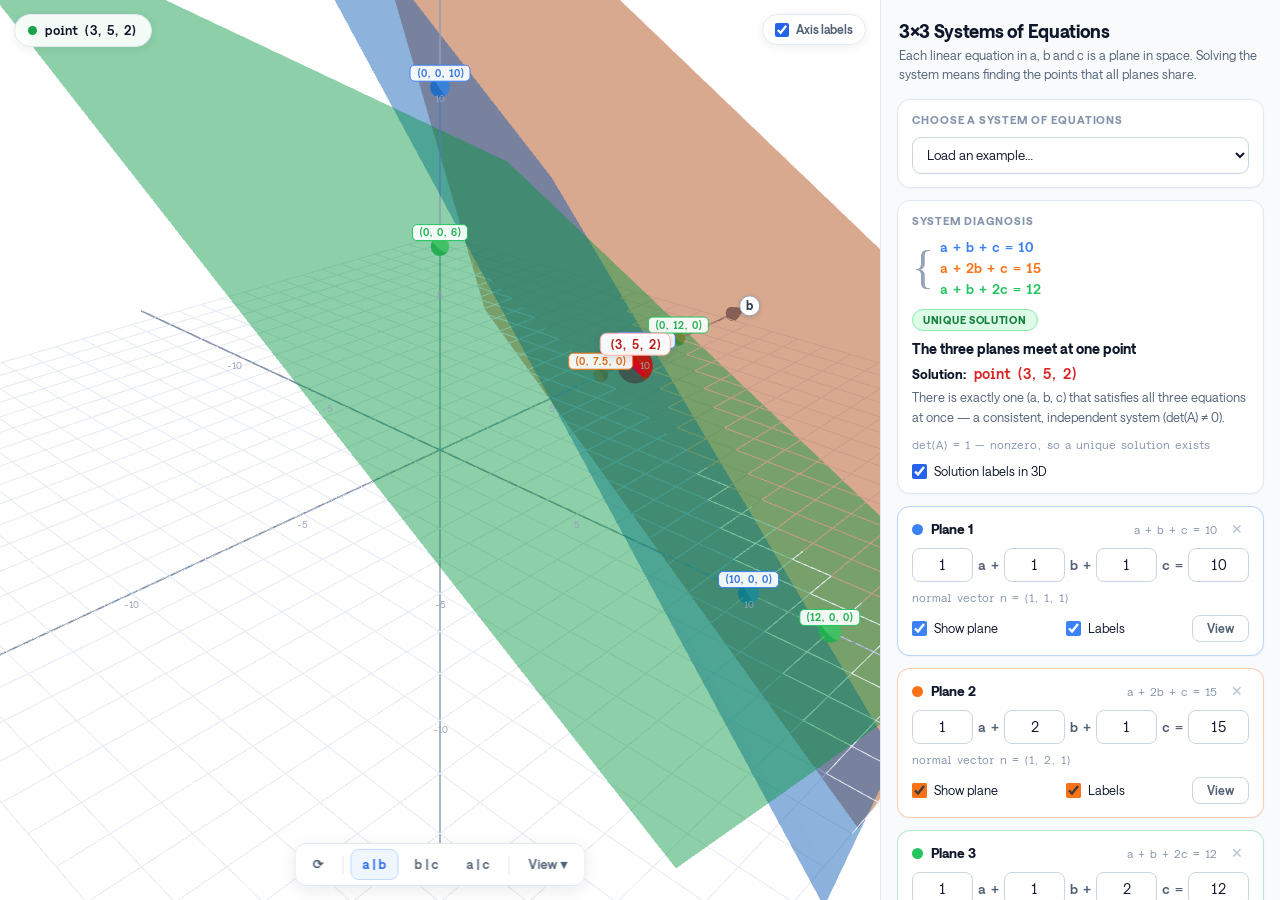
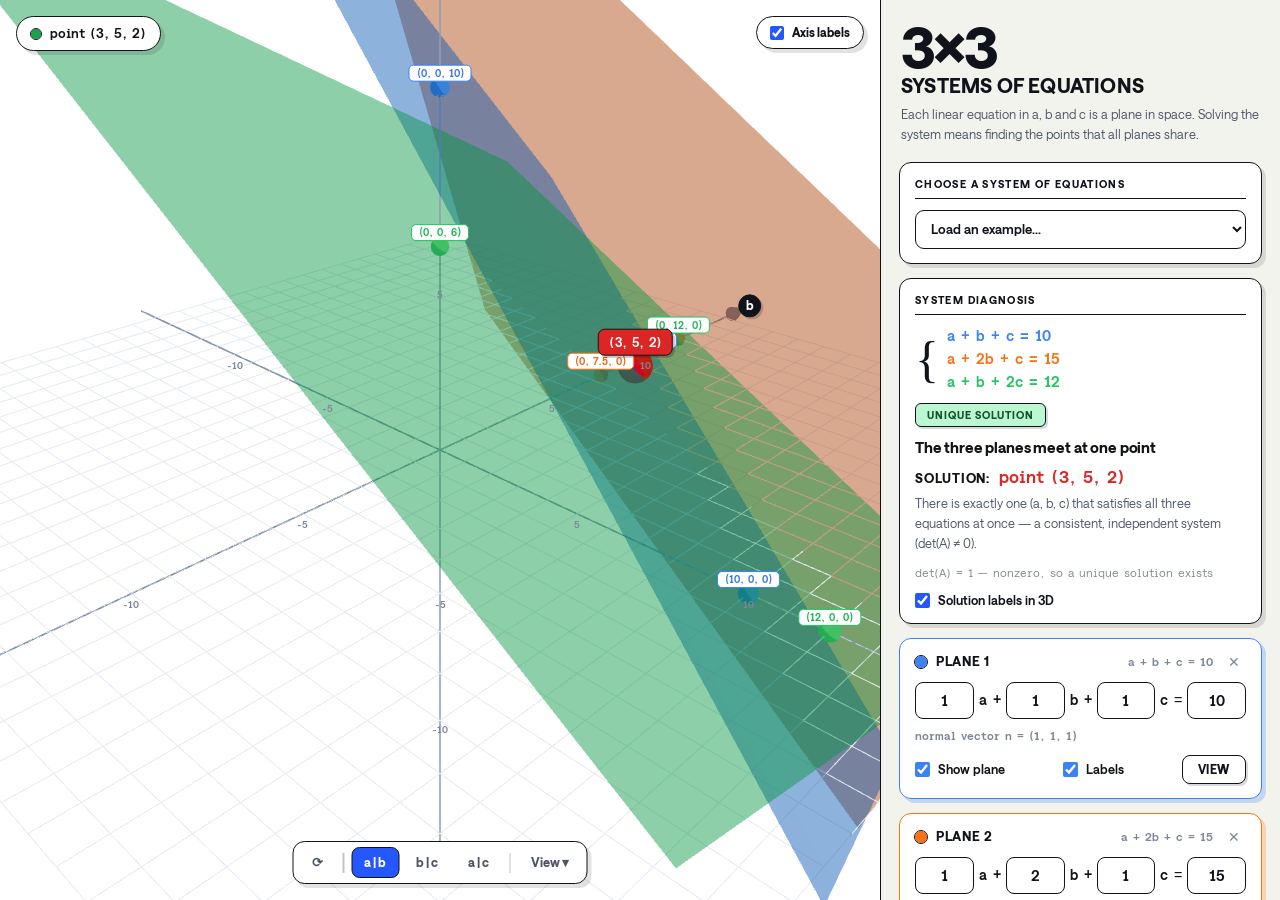
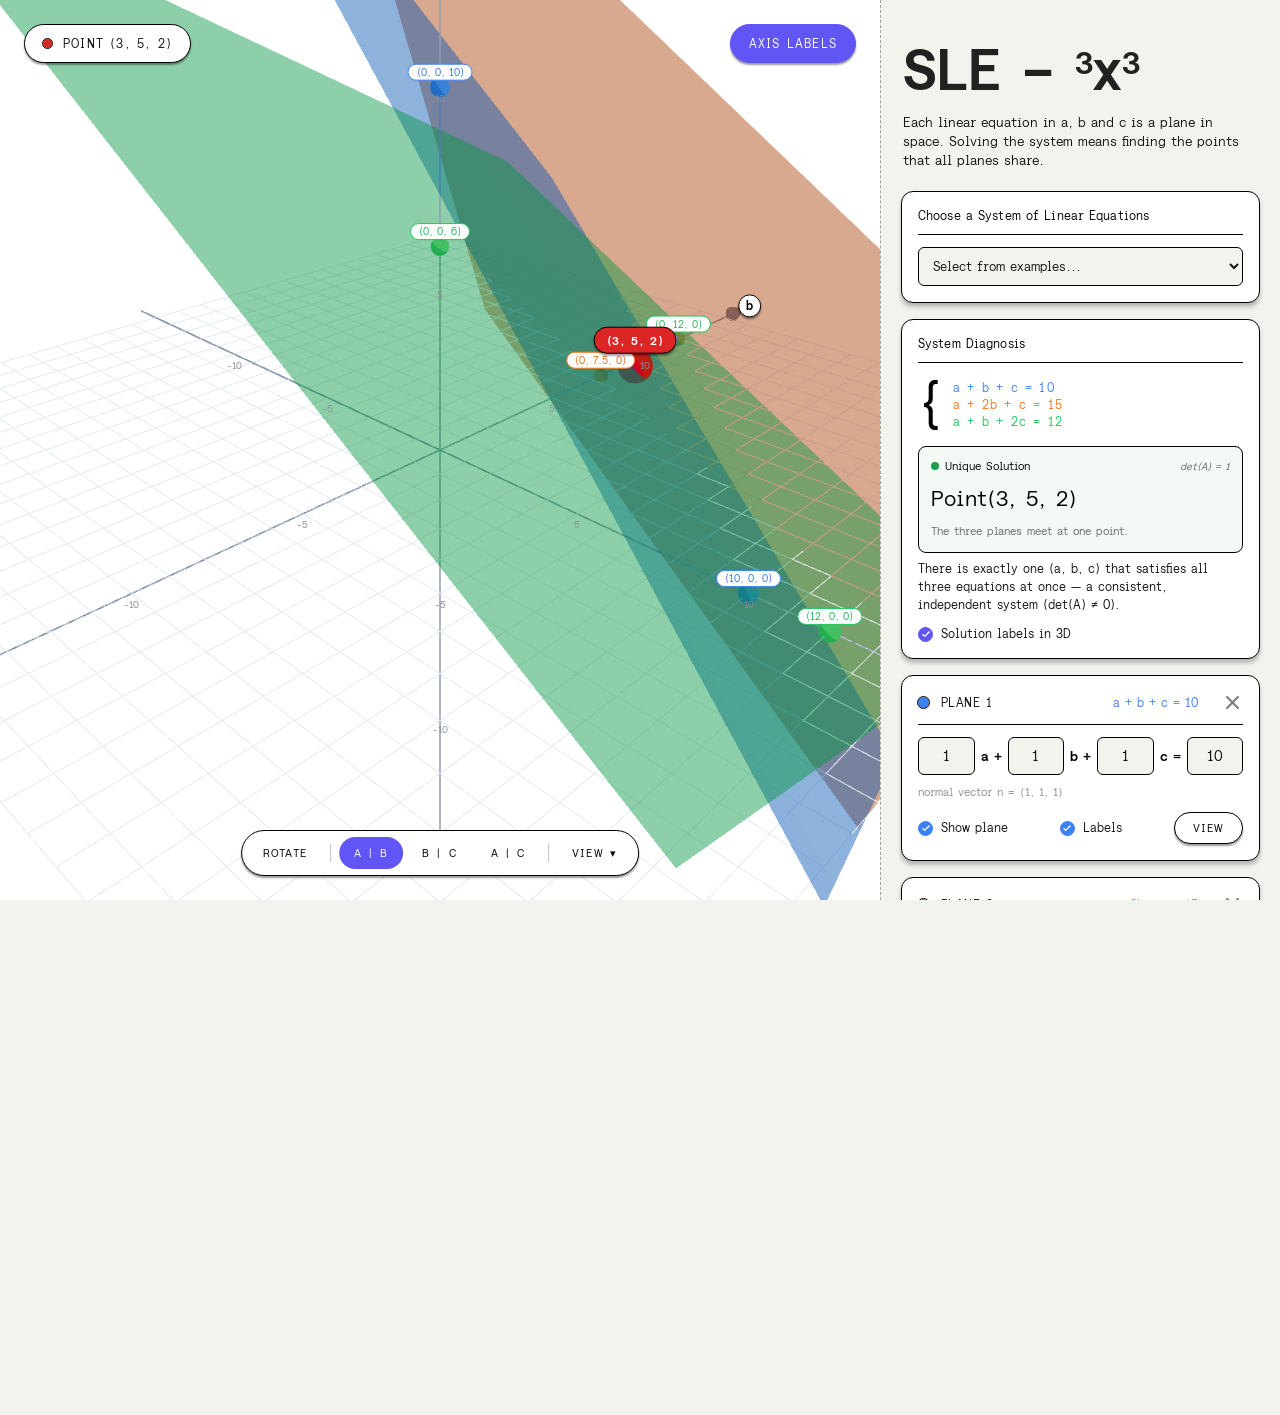
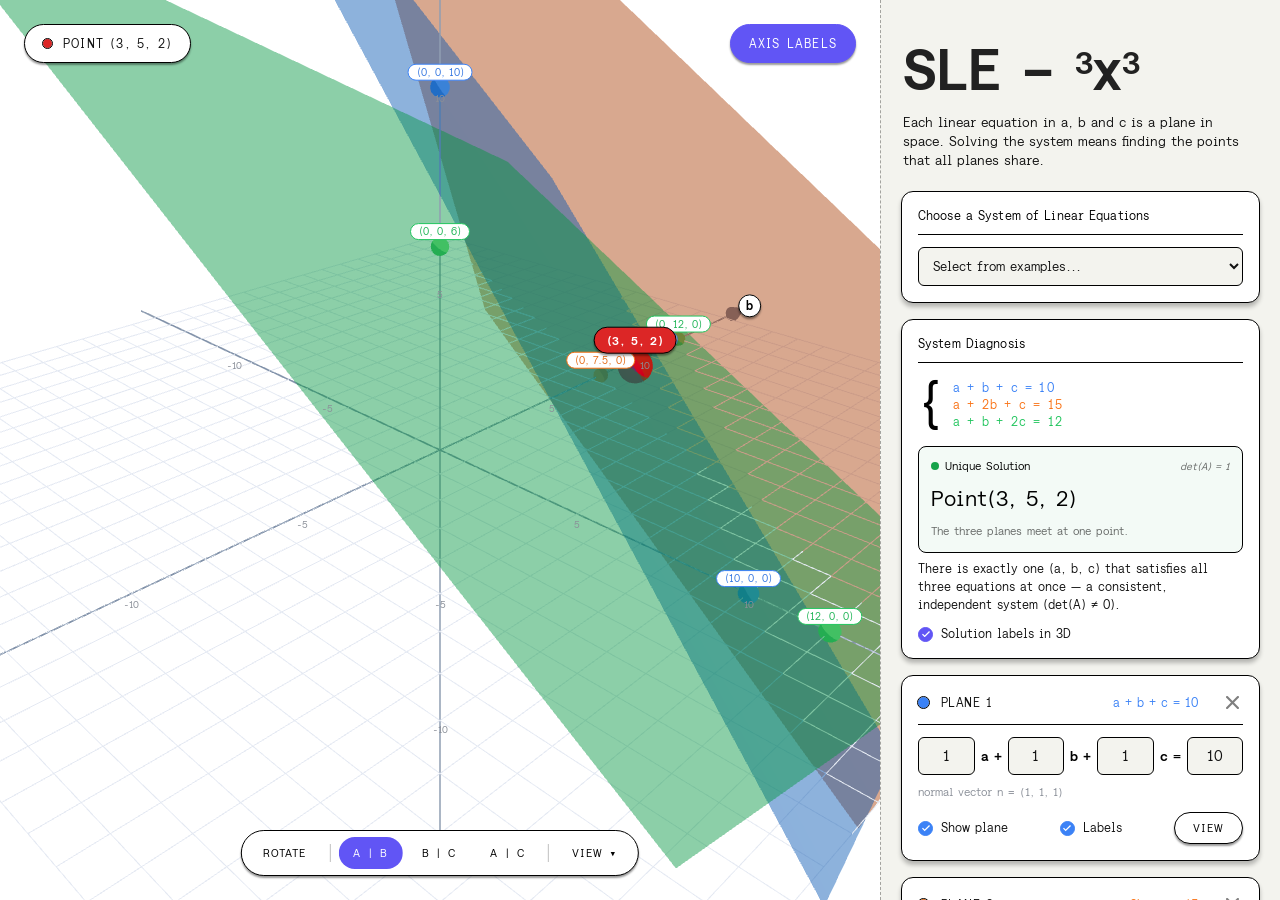
